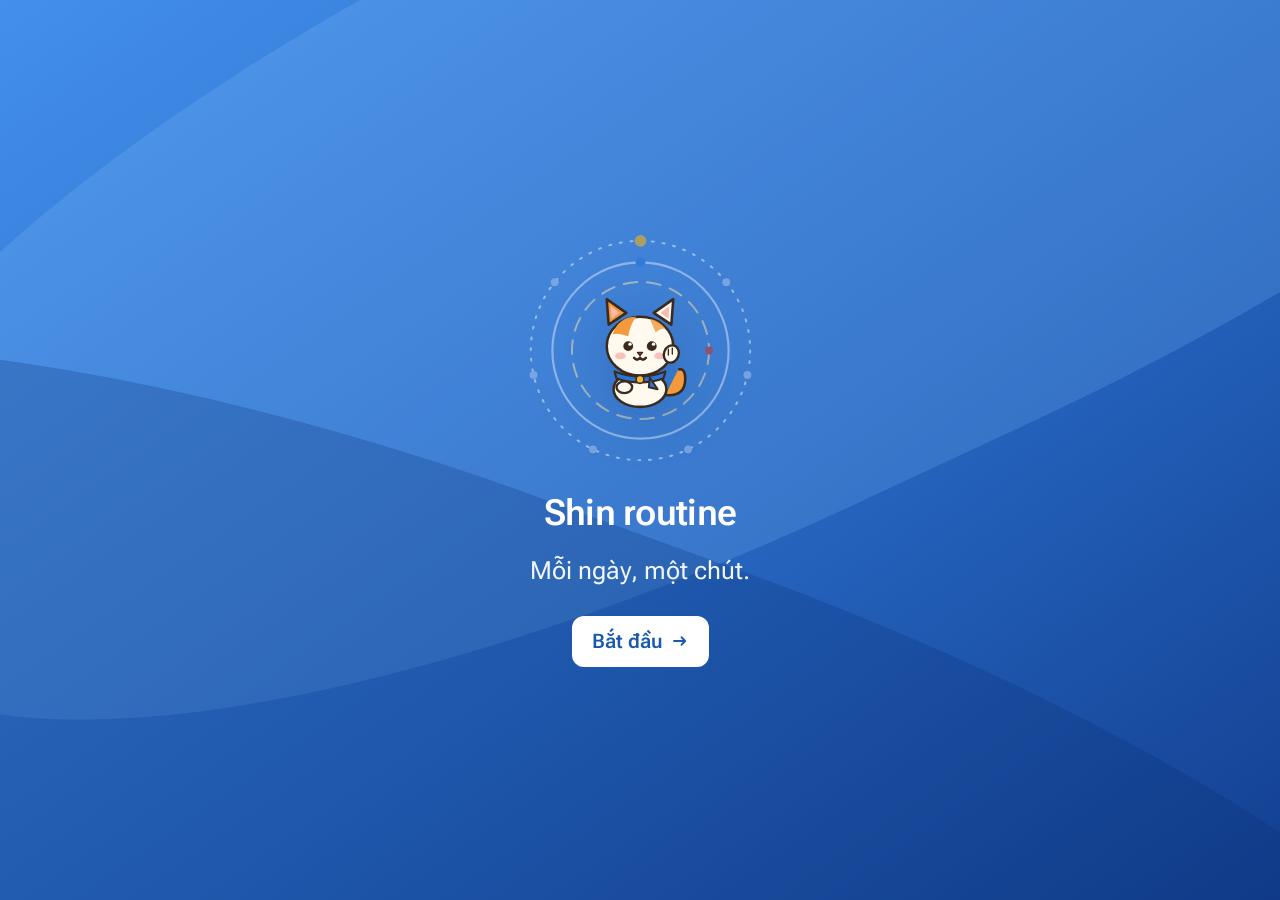
==== index.html @ b43e2373 "M3.3.11" ====
<!doctype html>
<html lang="vi" class="growth-starting">
<head>
<meta charset="utf-8">
<meta name="viewport" content="width=device-width, initial-scale=1, viewport-fit=cover">
<meta name="theme-color" content="#2265C5">
<style>html.growth-starting,html.growth-starting body{background:#2265C5}html.growth-starting #app{visibility:hidden}</style>
<script>setTimeout(function(){document.documentElement.classList.remove("growth-starting");},6000);</script>
<meta name="mobile-web-app-capable" content="yes">
<meta name="apple-mobile-web-app-capable" content="yes">
<meta name="apple-mobile-web-app-title" content="Shin M3">
<title>Shin routine · M3</title>
<meta name="description" content="Rèn luyện thói quen mỗi ngày với Shin. Ghi nhận, nhìn lại và lưu những điều đáng nhớ.">
<link rel="manifest" href="manifest.webmanifest">
<link rel="icon" href="icon-192.png">
<link rel="apple-touch-icon" href="icon-192.png">
<link rel="stylesheet" href="assets.css?v=M3.3.11">
<link rel="stylesheet" href="legacy.css?v=M3.3.11">
<link rel="stylesheet" href="m3.css?v=M3.3.11">
<link rel="stylesheet" href="m3-flows.css?v=M3.3.11">
<link rel="stylesheet" href="m3-cabinet.css?v=M3.3.11">
<link rel="stylesheet" href="m3-final.css?v=M3.3.11">
<link rel="stylesheet" href="release.css?v=M3.3.11">
<link rel="stylesheet" href="mobile-refinement.css?v=M3.3.11">
<link rel="stylesheet" href="routine-flow.css?v=M3.3.11">
<link rel="stylesheet" href="routine-growth.css?v=M3.3.11">
<link rel="stylesheet" href="routine-garden.css?v=M3.3.11">
<link rel="stylesheet" href="routine-card-design.css?v=M3.3.11">
<link rel="stylesheet" href="routine-navigation.css?v=M3.3.11">
<link rel="stylesheet" href="routine-touch.css?v=M3.3.11">
<link rel="stylesheet" href="routine-checkin.css?v=M3.3.11">
<script src="letters.js?v=M3.3.11" defer></script>
<script src="app.js?v=M3.3.11" defer></script>
<script src="m3-ui.js?v=M3.3.11" defer></script>
<script src="m3-flows.js?v=M3.3.11" defer></script>
<script src="m3-cabinet.js?v=M3.3.11" defer></script>
<script src="m3-final.js?v=M3.3.11" defer></script>
<script src="release-compat.js?v=M3.3.11" defer></script>
<script src="routine-flow.js?v=M3.3.11" defer></script>
<script src="routine-growth.js?v=M3.3.11" defer></script>
<script src="routine-templates.js?v=M3.3.11" defer></script>
<script src="routine-garden.js?v=M3.3.11" defer></script>
<script src="routine-card-design.js?v=M3.3.11" defer></script>
<script src="routine-navigation.js?v=M3.3.11" defer></script>
<script src="routine-touch.js?v=M3.3.11" defer></script>
<script src="routine-checkin.js?v=M3.3.11" defer></script>
<script src="boot.js?v=M3.3.11" defer></script>
<script src="typography-approved.js?v=M3.3.11" defer></script>
</head>
<body id="shinTypographyRoot" class="m3-review m3-release">
<div id="app"></div>
<div class="toast" id="toast" role="status" aria-live="polite"></div>
<div id="printArea"></div>
<noscript>Bật JavaScript để mở Shin routine.</noscript>
</body>
</html>
---- assets.css ----
/* Local Roboto Flex · Vietnamese, Latin extended, Latin · fixed optical size 14. */
@font-face {
  font-family: 'Roboto Flex';
  font-style: normal;
  font-weight: 100 1000;
  font-stretch: 100%;
  font-display: swap;
  src: url(assets/fonts/roboto-flex-vietnamese.woff2) format('woff2');
  unicode-range: U+0102-0103, U+0110-0111, U+0128-0129, U+0168-0169, U+01A0-01A1, U+01AF-01B0, U+0300-0301, U+0303-0304, U+0308-0309, U+0323, U+0329, U+1EA0-1EF9, U+20AB;
}
@font-face {
  font-family: 'Roboto Flex';
  font-style: normal;
  font-weight: 100 1000;
  font-stretch: 100%;
  font-display: swap;
  src: url(assets/fonts/roboto-flex-latin-ext.woff2) format('woff2');
  unicode-range: U+0100-02BA, U+02BD-02C5, U+02C7-02CC, U+02CE-02D7, U+02DD-02FF, U+0304, U+0308, U+0329, U+1D00-1DBF, U+1E00-1E9F, U+1EF2-1EFF, U+2020, U+20A0-20AB, U+20AD-20C4, U+2113, U+2C60-2C7F, U+A720-A7FF;
}
@font-face {
  font-family: 'Roboto Flex';
  font-style: normal;
  font-weight: 100 1000;
  font-stretch: 100%;
  font-display: swap;
  src: url(assets/fonts/roboto-flex-latin.woff2) format('woff2');
  unicode-range: U+0000-00FF, U+0131, U+0152-0153, U+02BB-02BC, U+02C6, U+02DA, U+02DC, U+0304, U+0308, U+0329, U+2000-206F, U+20AC, U+2122, U+2191, U+2193, U+2212, U+2215, U+FEFF, U+FFFD;
}
@font-face {
  font-family: 'Material Symbols Rounded';
  font-style: normal;
  font-weight: 400;
  font-display: block;
  src: url(assets/fonts/material-symbols-0.woff2) format('woff2');
}
@font-face {
  font-family: 'Noto Sans JP';
  font-style: normal;
  font-weight: 400 600;
  font-display: swap;
  src: url(assets/fonts/noto-sans-jp-0.woff2) format('woff2');
  unicode-range: U+3001-3002, U+3042, U+3044, U+3046, U+3048, U+304a-304e, U+3051-305c, U+305f-306b, U+306e-3070, U+3072-3073, U+3078-3079, U+307b-307c, U+307e-3082, U+3084, U+3087-308d, U+308f, U+3092-3094, U+3099, U+30e1-30e2, U+4e00, U+4e03, U+4e09-4e0a, U+4e94, U+4eba, U+4f1a, U+4f1d, U+4f53, U+4f55, U+4f7f, U+5143, U+5148, U+516b, U+5206-5207, U+524d, U+529b, U+529f, U+52d5, U+533b, U+5343, U+53cb, U+53e3, U+53e9, U+544a, U+5473, U+554f, U+5584, U+56de, U+5782, U+5831, U+5834, U+5875, U+5931, U+5982, U+5b50, U+5b89, U+5b9f, U+5bdd, U+5c11, U+5c71, U+5e74, U+5ea6, U+5f8c, U+5fb3, U+6025, U+60c5, U+610f, U+6163, U+61b6, U+6210, U+6240, U+624b, U+640d, U+6539, U+6557, U+656c, U+6587, U+65e5, U+65e9, U+6613, U+6628, U+6642, U+6700, U+6709, U+672c, U+6848, U+6a4b, U+6b69, U+6c17, U+6e08, U+6e21, U+6fc1, U+70ba, U+7269, U+751f, U+7523, U+7533, U+767e, U+76ee, U+7740, U+77ed, U+77f3, U+78ba, U+793c, U+7a32, U+7a42, U+7a4d, U+7acb, U+7bc0, U+7d04, U+7d99-7d9a, U+7de0, U+7fd2, U+8005, U+805e, U+80b2, U+8179, U+826f, U+82e6, U+843d, U+85ac, U+884c, U+898b, U+899a, U+8a00, U+8a18, U+8a33, U+8a71, U+8a8d, U+8a9e, U+8cb7, U+8cc7, U+8cea, U+8d77, U+8de1, U+8ee2, U+9053, U+91c8, U+91cc, U+92ad, U+9332, U+9593, U+982d, U+9858, U+9ce5;
}
---- legacy.css ----
/* ===== TOKEN · TQ04: theo phong cách CD49 (giấy ấm, xanh sang, vé tàu) ===== */
:root{
  color-scheme:light;
  --c:#2A74DB; --c-d:#1D5FD1; --c-dd:#163E8C; --c-t:#E5EFFC; --c-t2:#CFE0F8;
  --y:#F2B21B; --y-d:#C98A0B; --y-t:#FFF4D6;
  --seal:#C8372D;
  --ink:#1E2230; --ink-2:#4A4F5E; --muted:#7A7F8C; --rule:#E6E1D6; --card:#fff; --bg:#FBF8F2;
  --tkp:#FFFDF8; --tkb:#D9D2C2; --tkl:#E9E3D4; --stub:#F6F2E8;
  --ok:#22A05E; --ok-t:#E3F5EA; --no:#DE3F35; --no-t:#FCE7E5;
  --fire:#F07F1E; --xp:#D99A0B; --xp-t:#FFF3D1; --ins:#7A55D3; --ins-t:#EFEAFB;
  --l1:#C98B5B; --l2:#9DA9BC; --l3:#E3A916;
  --paper:#FBF4E2; --paper-d:#EADCB8;
  --rainbow:linear-gradient(90deg,#F07F1E,#E0567F,#7A55D3,#22A05E,#2A74DB,#0F9F98);
  --f:"Inter",system-ui,-apple-system,"Segoe UI",Roboto,sans-serif;
  --h:"Be Vietnam Pro",system-ui,sans-serif;
  --jp:"Noto Sans JP","Hiragino Sans","Yu Gothic","Meiryo",sans-serif;
  --ease:cubic-bezier(.32,.72,0,1);
  --sh:0 12px 30px -16px rgba(30,34,48,.35);
}
*,*::before,*::after{box-sizing:border-box}
html{-webkit-text-size-adjust:100%;height:100%;background:var(--bg)}
body{margin:0;min-height:100%;color:var(--ink);font-family:var(--f);font-size:16px;line-height:1.6;font-weight:400;
  background:radial-gradient(900px 520px at -8% -6%, rgba(240,127,30,.12), transparent 60%),radial-gradient(800px 560px at 108% 8%, rgba(122,85,211,.10), transparent 60%),radial-gradient(900px 600px at 50% 112%, rgba(15,159,152,.09), transparent 60%),var(--bg);
  background-attachment:fixed;-webkit-tap-highlight-color:transparent}
b,strong{font-weight:600}
button{font-family:inherit;color:inherit}
:focus-visible{outline:3px solid var(--c);outline-offset:2px;border-radius:10px}
[tabindex="-1"]:focus,[tabindex="-1"]:focus-visible{outline:none}
.jp{font-family:var(--jp);font-weight:500}
.sr{position:absolute;width:1px;height:1px;overflow:hidden;clip:rect(0 0 0 0)}
h1,h2,h3{font-family:var(--h);line-height:1.15;margin:0;letter-spacing:-.02em;font-weight:600}
h1{font-size:28px}h2{font-size:20px}h3{font-size:17px}
p{margin:0 0 10px}
.wrap{max-width:640px;margin:0 auto;padding:0 18px}
main{padding:calc(66px + env(safe-area-inset-top,0px)) 0 calc(104px + env(safe-area-inset-bottom,0px));min-height:100vh}
body.demo main{padding-top:calc(92px + env(safe-area-inset-top,0px))}
.muted{color:var(--muted)}.small{font-size:13.5px}.tiny{font-size:12px}.center{text-align:center}
.enter>*{animation:up .55s var(--ease) both}
.enter>*:nth-child(2){animation-delay:.07s}.enter>*:nth-child(3){animation-delay:.14s}.enter>*:nth-child(4){animation-delay:.21s}.enter>*:nth-child(n+5){animation-delay:.28s}
@keyframes up{from{opacity:0;transform:translateY(12px)}to{opacity:1;transform:none}}

/* ===== Thương hiệu (trái trên) · điểm (phải trên) ===== */
.brand{position:fixed;z-index:50;top:calc(12px + env(safe-area-inset-top,0px));left:12px;display:flex;align-items:center;gap:8px;padding:4px 12px 4px 4px;border-radius:999px;background:rgba(255,255,255,.88);backdrop-filter:blur(12px);-webkit-backdrop-filter:blur(12px);box-shadow:0 8px 22px -14px rgba(30,34,48,.4),0 0 0 1px var(--rule);font-weight:600;font-size:13.5px;border:0;cursor:pointer;color:var(--ink);transition:transform .45s var(--ease),opacity .45s var(--ease)}
.brand i{display:grid;place-items:center;width:30px;height:30px;border-radius:50%;background:var(--rainbow);color:#fff;font-style:normal;font-size:13px;font-family:var(--jp);font-weight:700}
.ptsbar{position:fixed;z-index:50;top:calc(12px + env(safe-area-inset-top,0px));right:12px;display:flex;gap:2px;padding:4px;border-radius:999px;
  background:rgba(255,255,255,.88);backdrop-filter:blur(12px);-webkit-backdrop-filter:blur(12px);
  box-shadow:0 8px 22px -14px rgba(30,34,48,.4),0 0 0 1px var(--rule);transition:transform .45s var(--ease),opacity .45s var(--ease)}
.ptsbar.hide,.brand.hide{transform:translateY(-90px);opacity:0}
.pt{display:inline-flex;align-items:center;gap:3px;border-radius:999px;padding:6px 8px;font-size:13.5px;font-weight:600;border:0;cursor:pointer;white-space:nowrap;background:transparent}
.pt svg{width:16px;height:16px}
.pt.fire{color:#C2560A}.pt.xp{color:#946400}.pt.ins{color:#5A3DB8}
.pt.bump{animation:bump .6s var(--ease)}
@keyframes bump{0%{transform:scale(1)}40%{transform:scale(1.25)}100%{transform:scale(1)}}

/* ===== Thanh điều hướng dưới: 4 nút đều nhau ===== */
.nav{position:fixed;z-index:50;left:50%;bottom:calc(12px + env(safe-area-inset-bottom,0px));transform:translateX(-50%);display:flex;gap:4px;padding:6px;border-radius:24px;
  background:rgba(255,255,255,.92);backdrop-filter:blur(16px) saturate(1.3);-webkit-backdrop-filter:blur(16px) saturate(1.3);
  box-shadow:0 12px 30px -16px rgba(30,34,48,.45),0 0 0 1px var(--rule);transition:transform .45s var(--ease),opacity .45s var(--ease);width:min(380px,calc(100vw - 20px))}
.nav.hide{transform:translate(-50%,110px);opacity:0}
.nav button{position:relative;flex:1;height:54px;border-radius:18px;border:0;background:transparent;display:flex;flex-direction:column;align-items:center;justify-content:center;gap:2px;color:#9297A3;cursor:pointer;padding:0;font-size:11.5px;font-weight:500}
.nav button svg{width:23px;height:23px}
.nav button.on{color:var(--c-d);background:var(--c-t)}
.nav button:active{transform:scale(.95)}
.nav .dot{position:absolute;top:7px;right:calc(50% - 16px);width:8px;height:8px;border-radius:50%;background:var(--fire);box-shadow:0 0 0 2px #fff}
/* ===== Nút ===== */
.btn{position:relative;overflow:hidden;display:inline-flex;align-items:center;justify-content:center;gap:8px;font-weight:600;font-size:16px;line-height:1.25;
  background:var(--c-d);color:#fff;border:0;border-radius:14px;padding:13px 20px;cursor:pointer;text-decoration:none;text-align:center;
  box-shadow:0 4px 0 var(--c-dd),0 8px 18px -12px rgba(29,95,209,.8);transition:transform .18s var(--ease),box-shadow .18s var(--ease)}
.btn:active{transform:translateY(3px);box-shadow:0 1px 0 var(--c-dd)}
.btn:disabled{background:#C5CCDA;box-shadow:0 3px 0 #B0B8C9;cursor:not-allowed;transform:none}
.btn--soft{background:var(--c-t);color:var(--c-d);box-shadow:0 3px 0 var(--c-t2)}
.btn--soft:active{box-shadow:0 1px 0 var(--c-t2)}
.btn--gold{background:var(--y);color:#3B2A00;box-shadow:0 3px 0 var(--y-d),0 8px 18px -12px rgba(201,138,18,.9)}
.btn--gold:active{box-shadow:0 1px 0 var(--y-d)}
.btn--ghost{background:transparent;color:var(--c-d);box-shadow:none;padding:10px 12px}
.btn--wide{width:100%}
.btn--sm{font-size:14px;padding:9px 14px;border-radius:12px}
.btn svg{width:18px;height:18px;flex:none}
.invite::after{content:"";position:absolute;top:0;bottom:0;left:-60%;width:40%;background:linear-gradient(100deg,transparent,rgba(255,255,255,.45),transparent);transform:skewX(-18deg);animation:sheen 5.5s var(--ease) 1.2s infinite}
@keyframes sheen{0%,72%{left:-60%}100%{left:130%}}
.row{display:flex;gap:10px;align-items:center}
.row--wrap{flex-wrap:wrap}
.stack>*+*{margin-top:10px}

/* ===== Thẻ, chip, ô nhập ===== */
.card{background:#fff;border-radius:22px;border:1px solid var(--rule);box-shadow:var(--sh);padding:16px}
.chip{display:inline-flex;align-items:center;gap:5px;border-radius:999px;padding:3px 10px;font-size:12px;font-weight:600;white-space:nowrap}
.chip--ok{background:var(--ok-t);color:#0E7A52}.chip--go{background:var(--c-t);color:var(--c-d)}.chip--y{background:var(--y-t);color:#7A5600}
.chp{display:inline-flex;align-items:center;border:1.5px solid var(--rule);background:#fff;border-radius:14px;padding:8px 12px;font-size:14.5px;cursor:pointer;text-align:left;line-height:1.35;margin:0 6px 8px 0;white-space:normal;box-shadow:0 2px 0 #E6ECF5;transition:background .2s,border-color .2s}
.chp.on{border-color:var(--c);background:var(--c-t);color:var(--c-d);box-shadow:0 2px 0 var(--c-t2)}
.chp:active{transform:translateY(1px)}
.chp--add{border-style:dashed;color:var(--c-d)}
.inp,textarea.inp,select.inp{width:100%;font:inherit;font-size:16px;color:var(--ink);background:#fff;border:1.5px solid var(--rule);border-radius:14px;padding:12px 14px}
textarea.inp{min-height:76px;resize:vertical;line-height:1.45}
.inp:focus{border-color:var(--c);outline:0;box-shadow:0 0 0 3px var(--c-t)}
.lbl{display:block;font-size:13.5px;color:var(--ink-2);margin:0 0 6px;font-weight:600}
.hl{animation:hl 2.4s var(--ease)}
@keyframes hl{0%,60%{box-shadow:0 0 0 3px var(--y)}100%{box-shadow:0 0 0 0 transparent}}
.sec{margin:22px 0 10px;display:flex;align-items:center;gap:8px}
.sec h2{font-size:19px}
.sec .more{margin-left:auto}

/* ===== Biểu tượng tròn ===== */
.hi{--hc:var(--c);--hd:var(--c-d);width:46px;height:46px;flex:none;border-radius:50%;background:var(--hc);display:grid;place-items:center;box-shadow:0 3px 0 var(--hd);position:relative}
.hi svg{width:52%;height:52%}
.hi--lg{width:84px;height:84px;box-shadow:0 4px 0 var(--hd)}
.hi--sm{width:36px;height:36px;box-shadow:0 2px 0 var(--hd)}
.stars{display:inline-flex;gap:1px;vertical-align:middle}

/* ===== Lời nhân vật ===== */
.say{display:flex;gap:10px;align-items:flex-end;margin:10px 0}
.say__av{width:52px;flex:none}
.say__b{background:#fff;border:1px solid var(--rule);border-radius:20px 20px 20px 6px;padding:10px 14px;font-size:15px;line-height:1.45;box-shadow:0 8px 20px -18px rgba(23,32,54,.6)}
.say--senpai .say__b{background:var(--y-t);border-color:#F3DFA9}
.say--virus .say__b{background:#F4F1FB;border-color:#E2DCF3}

/* ===== Màu nhóm (theo màu tuyến CD49) ===== */
.g1{--hc:#2A74DB;--hd:#1D5FD1;--ht:#E5EFFC}.g2{--hc:#22A05E;--hd:#17804A;--ht:#E3F5EA}.g3{--hc:#0F9F98;--hd:#0B7F79;--ht:#DFF4F2}.g4{--hc:#E0567F;--hd:#BE3D65;--ht:#FCE8EF}

/* ===== Hôm nay ===== */
.hello{display:flex;align-items:center;gap:12px;margin:6px 0 2px}
.hello h1{font-size:27px}
.hello .date{color:var(--muted);font-size:13.5px}
.hello .shin{width:58px;margin-left:auto;flex:none}
.week{display:grid;grid-template-columns:repeat(7,1fr);gap:4px;background:#fff;border:1px solid var(--rule);border-radius:20px;padding:10px 8px;margin:10px 0 4px;box-shadow:var(--sh)}
.week div{text-align:center;font-size:11px;color:var(--muted);font-weight:500}
.week b{display:grid;place-items:center;width:34px;height:34px;margin:4px auto 0;border-radius:50%;font-size:14px;font-weight:600;color:var(--ink-2);background:#F4F1EA}
.week .wci b{background:var(--c-t);color:var(--c-d)}
.week .td b{background:var(--ink);color:#fff}
.week .td.wci b{background:var(--c-d)}
.week i{display:block;width:5px;height:5px;border-radius:50%;margin:4px auto 0;background:transparent}
.week .wci i{background:var(--ok)}
.sec{margin:20px 0 8px;display:flex;align-items:center;gap:8px}
.sec h2{font-size:18px}
.sec .more{margin-left:auto}
.carousel{display:flex;gap:12px;overflow-x:auto;-webkit-overflow-scrolling:touch;scroll-snap-type:x mandatory;padding:6px 18px 12px;margin:0 -18px;scrollbar-width:none}
.carousel::-webkit-scrollbar{display:none}
.hc{flex:none;width:min(84%,320px);scroll-snap-align:center;background:var(--tkp);border:1.5px solid var(--tkb);border-radius:20px;box-shadow:var(--sh);overflow:hidden;position:relative;display:flex;flex-direction:column}
.hc::before{content:"";height:6px;background:var(--rainbow);flex:none}
.hc__open{border:0;background:none;padding:14px 16px 8px;text-align:left;font:inherit;color:inherit;cursor:pointer;display:block;width:100%}
.hc__id{display:flex;align-items:center;gap:10px}
.hc__id .hi{width:44px;height:44px}
.hc__id b{display:block;font-size:16.5px;font-weight:600;line-height:1.25}
.hc__khi{display:block;margin-top:10px;font-size:14px;color:var(--ink-2);white-space:nowrap;overflow:hidden;text-overflow:ellipsis}
.hc__khi em{font-style:normal;font-size:11px;letter-spacing:.06em;color:var(--muted);margin-right:6px}
.hc .wdots{margin:10px 0 0}
.evrow{display:flex;gap:6px;overflow-x:auto;-webkit-overflow-scrolling:touch;margin:0;padding:0 16px 10px;scrollbar-width:none}
.evrow::-webkit-scrollbar{display:none}
.evrow .chp{flex:none;margin:0;padding:5px 10px;font-size:12.5px;border-radius:11px;white-space:nowrap}
.cdots{display:flex;justify-content:center;gap:6px;margin:2px 0 0}
.cdots i{width:7px;height:7px;border-radius:50%;background:#DCD6C8;transition:all .3s var(--ease)}
.cdots i.on{width:20px;border-radius:4px;background:var(--c-d)}
.keeprow{display:flex;gap:8px;flex-wrap:wrap}
.keep{display:flex;align-items:center;gap:8px;background:#fff;border:1px solid var(--rule);border-radius:999px;padding:4px 6px 4px 4px;box-shadow:var(--sh)}
.keep .hi{width:30px;height:30px;box-shadow:none}
.keep b{font-size:13.5px;font-weight:500}
.keep .hold,.keep .hold.is svg.hk{width:36px;height:36px;font-size:11px}
.keep .hold svg.hr{display:none}


/* ===== Khối check-in tối ===== */
.ci{display:flex;gap:14px;align-items:center;border-radius:24px;padding:16px;margin:18px 0 6px;background:linear-gradient(135deg,#2A74DB,#1D5FD1 55%,#163E8C);color:#fff;box-shadow:0 4px 0 #12306E,0 16px 30px -18px rgba(29,95,209,.9);border:0;width:100%;text-align:left;cursor:pointer}
.ci .moon{width:46px;height:46px;flex:none;display:grid;place-items:center;background:rgba(255,255,255,.18);border-radius:50%}
.ci .moon svg{width:24px;height:24px}
.ci h3{font-size:18px;color:#fff}.ci p{margin:2px 0 0;font-size:14px;opacity:.9}
.ci .go{margin-left:auto;flex:none;background:var(--y);color:#3B2A00;border-radius:14px;padding:9px 14px;font-weight:600;font-size:14px;box-shadow:0 3px 0 var(--y-d)}
.ci--done{background:var(--ok-t);color:#0E6E4B;box-shadow:none;border:1px solid #A9E2CB}
.ci--done h3{color:#0E6E4B}.ci--done .moon{background:#fff;color:var(--ok)}
.empty{text-align:center;padding:22px 14px}
.banner{background:var(--y-t);border:1px solid #F3DFA9;border-radius:18px;padding:10px 12px;font-size:14px;margin:10px 0;display:flex;gap:10px;align-items:center}

/* ===== Cuống vé (stub) dùng chung ===== */
.stub{position:relative;display:flex;align-items:center;gap:12px;border-top:2px dashed #CFC6B2;background:var(--stub);padding:12px 16px;margin-top:auto}
.stub::before,.stub::after{content:"";position:absolute;top:-12px;width:22px;height:22px;border-radius:50%;background:var(--bg);border:1.5px solid var(--tkb)}
.stub::before{left:-12px}.stub::after{right:-12px}
.stub__n{font-size:24px;font-weight:600;color:var(--c-d);line-height:1}
.stub__n small{font-size:12px;color:var(--muted);font-weight:500}
.stub__k{font-size:11px;color:var(--muted);letter-spacing:.04em;margin-top:2px}
.meter{height:8px;border-radius:999px;background:#EFECE4;overflow:hidden;margin-top:6px}
.meter i{display:block;height:100%;border-radius:999px;background:linear-gradient(90deg,#F07F1E,#E0567F,#7A55D3,#2A74DB)}
.bar{width:64px;height:34px;flex:none;background:repeating-linear-gradient(90deg,#1E2230 0 2px,transparent 2px 4px,#1E2230 4px 5px,transparent 5px 8px,#1E2230 8px 11px,transparent 11px 13px);opacity:.7}
.hold{position:relative;width:60px;height:60px;flex:none;border-radius:50%;border:0;background:var(--y);color:#3B2A00;font-weight:600;font-size:13.5px;cursor:pointer;display:grid;place-items:center;box-shadow:0 4px 0 var(--y-d);touch-action:none;-webkit-user-select:none;user-select:none;-webkit-touch-callout:none;transition:transform .2s var(--ease);margin-left:auto}
.hold svg.hr{position:absolute;inset:-5px;width:70px;height:70px;transform:rotate(-90deg);pointer-events:none}
.hold svg.hr circle{fill:none;stroke:var(--c-d);stroke-width:4;stroke-linecap:round;stroke-dasharray:207;stroke-dashoffset:207;transition:stroke-dashoffset .1s linear}
.hold.holding{transform:scale(.93)}
.hold.holding svg.hr circle{stroke-dashoffset:0;transition:stroke-dashoffset .7s linear}
.hold.is{background:none;box-shadow:none}
.hold.is svg.hk{width:60px;height:60px}

/* ===== Chấm tần suất trong tuần ===== */
.wdots{display:grid;grid-template-columns:repeat(7,1fr);gap:4px}
.wdots span{text-align:center;font-size:10px;color:var(--muted);font-weight:500;line-height:1.2}
.wdots span i{display:block;width:20px;height:20px;margin:0 auto 2px;border-radius:50%;border:1.5px dashed #CFC6B2;background:#fff}
.wdots span i.y{border:0;background:var(--c-d);box-shadow:inset 0 0 0 3px #fff,0 0 0 1.5px var(--c-d)}
.wdots span i.p{border:0;background:linear-gradient(90deg,var(--c-d) 50%,#fff 50%);box-shadow:0 0 0 1.5px var(--c-d)}
.wdots span i.x{border-style:solid;border-color:#E6E1D6}
.wdots span.td{color:var(--ink);font-weight:600}
.wdots span.td i{border-color:var(--c-d);border-style:solid}

/* ===== Bộ thẻ: thẻ nhỏ kiểu vé ===== */
.deck{margin:16px 0 4px}
.deck__h{display:flex;align-items:center;gap:10px;margin:0 0 6px}
.deck__h .hi{width:30px;height:30px;box-shadow:none}
.deck__h h2{font-size:16.5px}
.strip{display:flex;gap:10px;overflow-x:auto;-webkit-overflow-scrolling:touch;scroll-snap-type:x mandatory;padding:6px 18px 12px;margin:0 -18px;scrollbar-width:none}
.strip::-webkit-scrollbar{display:none}
.mc{scroll-snap-align:start;flex:none;width:108px;height:150px;border-radius:14px;border:1.5px solid var(--tkb);cursor:pointer;padding:0;display:flex;flex-direction:column;align-items:center;text-align:center;font:inherit;color:inherit;
  background:var(--tkp);box-shadow:0 8px 18px -14px rgba(30,34,48,.6);position:relative;overflow:hidden;transition:transform .2s var(--ease)}
.mc::before{content:"";display:block;width:100%;height:5px;background:var(--hc);flex:none}
.mc:active{transform:scale(.97)}
.mc .hi{width:50px;height:50px;margin-top:14px}
.mc b{font-size:13px;font-weight:600;line-height:1.25;margin-top:8px;padding:0 6px}
.mc .stars{margin:auto 0 0;padding:6px 0;width:100%;border-top:1.5px dashed #DCD3BF;justify-content:center;background:var(--stub)}
.mc.off{opacity:.78}
.mc.off .hi{filter:saturate(.55)}
.mc .tag{position:absolute;top:10px;right:8px;width:9px;height:9px;border-radius:50%;background:var(--ok);box-shadow:0 0 0 2px #fff}
.mc.lv2{border-color:var(--l2)}.mc.lv3{border-color:var(--l3);box-shadow:0 0 0 2px rgba(227,169,22,.25),0 8px 18px -14px rgba(30,34,48,.6)}

/* ===== Thẻ lớn: mặt trước kiểu vé, mặt sau kiểu bưu thiếp ===== */
.flip{perspective:1600px;width:min(354px,100%);margin:4px auto 0;cursor:pointer}
.flip__in{position:relative;height:476px;transition:transform .7s var(--ease);transform-style:preserve-3d;-webkit-transform-style:preserve-3d}
.flip.flipped .flip__in{transform:rotateY(180deg)}
.tkf,.tkb{position:absolute;inset:0;backface-visibility:hidden;-webkit-backface-visibility:hidden;border-radius:22px;overflow:hidden;display:flex;flex-direction:column}
.tkf{background:var(--tkp);border:1.5px solid var(--tkb);box-shadow:var(--sh)}
.tkf::before{content:"";height:7px;background:var(--rainbow);flex:none}
.tkf.lv2{border-color:var(--l2)}.tkf.lv3{border-color:var(--l3)}
.tk__top{display:flex;align-items:center;gap:8px;padding:10px 14px 8px;border-bottom:1.5px solid var(--tkl)}
.tk__top b{font-size:12px;letter-spacing:.08em;color:var(--c-d);font-weight:600}
.tk__top .jp{font-size:11.5px;color:var(--muted)}
.tk__icons{margin-left:auto;display:flex;gap:6px}
.tk__icons button{width:32px;height:32px;border-radius:50%;border:1.5px solid var(--tkl);background:#fff;display:grid;place-items:center;cursor:pointer;color:var(--ink-2);padding:0}
.tk__icons button svg{width:16px;height:16px}
.tk__icons .run{color:var(--ok);border-color:#BFE3CD;background:var(--ok-t)}
.tk__icons .paused{color:var(--muted);background:#F1EEE7}
.tk__body{padding:12px 16px 10px;display:flex;flex-direction:column;gap:10px;flex:1;min-height:0}
.tk__id{display:flex;align-items:center;gap:12px}
.tk__id .hi{width:52px;height:52px}
.tk__id b{display:block;font-size:18px;font-weight:600;line-height:1.2;letter-spacing:-.01em}
.rank{display:inline-flex;align-items:center;gap:6px;margin-top:3px;font-size:12px;font-weight:500;color:var(--ink-2)}
.rank i{font-style:normal;padding:1px 8px;border-radius:6px;color:#fff;font-size:11px;font-weight:600;background:var(--l1)}
.rank.lv2 i{background:var(--l2)}.rank.lv3 i{background:var(--l3);color:#3B2A00}.rank.lv0 i{background:#B9B3A6}
.route{display:grid;grid-template-columns:minmax(0,1fr) 34px minmax(0,1fr);align-items:center;gap:6px;border:1.5px solid var(--tkl);border-radius:14px;padding:10px 12px;background:#fff}
.route small{display:block;font-size:10.5px;letter-spacing:.08em;color:var(--muted);font-weight:600}
.route b{display:-webkit-box;-webkit-line-clamp:3;-webkit-box-orient:vertical;overflow:hidden;font-size:14px;font-weight:600;line-height:1.35}
.route .to{text-align:right}
.route svg{width:34px;height:14px}
.route--1{grid-template-columns:1fr}
.whoq{font-style:italic;color:var(--c-d);font-size:14.5px;line-height:1.4;border-left:4px solid #E0567F;background:#FDF5F8;border-radius:0 12px 12px 0;padding:6px 10px}
.whoq small{display:block;font-style:normal;font-size:10.5px;letter-spacing:.08em;color:var(--muted);font-weight:600}
.howlink{display:inline-flex;align-items:center;gap:6px;font-weight:600;color:var(--c-d);text-decoration:underline;text-underline-offset:4px;font-size:14.5px;border:0;background:none;padding:2px 0;cursor:pointer;align-self:flex-start}
.howlink svg{width:18px;height:18px}
.tkb{transform:rotateY(180deg);color:#fff;padding:0 0 14px;
  background-color:#1D4FB8;
  background-image:radial-gradient(circle at 50% 100%,transparent 37%,rgba(255,255,255,.07) 38% 41%,transparent 42% 54%,rgba(255,255,255,.07) 55% 58%,transparent 59%),linear-gradient(160deg,#2A74DB,#163E8C);
  background-size:34px 17px,100% 100%;box-shadow:var(--sh)}
.tkb.lv3{box-shadow:0 0 0 2px var(--l3),var(--sh)}
.tkb__top{display:flex;align-items:center;justify-content:space-between;padding:12px 16px 4px;font-size:12px;letter-spacing:.08em;font-weight:600;color:rgba(255,255,255,.8)}
.tkb__art{display:grid;place-items:center;height:132px;margin:2px 0 6px}
.tkb__art svg{height:132px;width:auto;max-width:92%}
.tkb__prov{display:flex;align-items:center;gap:10px;margin:0 14px;background:#FFF6E0;color:var(--ink);border-radius:14px;padding:9px 12px}
.tkb__prov .jp{font-size:17px;line-height:1.3;color:#4A3F25;font-weight:500}
.tkb__prov small{display:block;font-size:11.5px;color:#686E76}
.tkb__prov .vi{font-size:13.5px;color:#52565C}
.tkb__gain{margin:10px 16px 0;font-size:14.5px;line-height:1.45}
.tkb__gain small,.tkb__sp small{display:block;font-size:10.5px;letter-spacing:.08em;color:#FFD772;font-weight:600}
.tkb__sp{display:flex;gap:10px;align-items:flex-start;margin:10px 14px 0;background:rgba(255,255,255,.1);border-radius:14px;padding:8px 10px}
.tkb__sp .av{width:40px;height:40px;flex:none;border-radius:50%;background:#fff;overflow:hidden}
.tkb__sp .av svg{width:46px;height:46px;margin:-1px 0 0 -3px}
.tkb__sp p{margin:0;font-size:13px;line-height:1.45;color:rgba(255,255,255,.92);display:-webkit-box;-webkit-line-clamp:4;-webkit-box-orient:vertical;overflow:hidden}
.tkb .spk{background:#fff;color:var(--c-d);box-shadow:0 2px 0 #E8DDBF}
.master .tkf{box-shadow:0 0 0 3px var(--l3),0 0 0 7px rgba(227,169,22,.22),var(--sh)}
.master .tkf::after{content:"";position:absolute;inset:0;background:linear-gradient(115deg,transparent 30%,rgba(255,255,255,.6) 45%,transparent 60%);transform:translateX(-100%);animation:holo 4s var(--ease) infinite;pointer-events:none}
@keyframes holo{0%,60%{transform:translateX(-100%)}100%{transform:translateX(100%)}}
.fliphint{text-align:center;font-size:12.5px;color:var(--muted);margin:10px 0 0}
.cardact{display:flex;gap:8px;justify-content:center;max-width:354px;margin:12px auto 0}
.cardact .btn{flex:1}

/* ===== Trang Cách làm: nền khác để biết đang ở trang hướng dẫn ===== */
.sheet.howpg{background:#EEF4F1}
.sheet.howpg .sh__h{background:#EEF4F1}
.howhero{display:flex;align-items:center;gap:12px;border-radius:22px;padding:14px;color:#fff;background:linear-gradient(135deg,var(--hc),var(--hd));margin:0 0 12px;position:relative;overflow:hidden}
.howhero::after{content:"";position:absolute;right:-50px;top:-50px;width:160px;height:160px;border-radius:50%;background:rgba(255,255,255,.14)}
.howhero .hi{background:#fff;box-shadow:none}
.howhero small{display:block;font-size:12px;opacity:.9;letter-spacing:.06em}
.howhero b{font-size:19px;font-weight:600}
.hsec{background:#fff;border-radius:20px;padding:12px 14px;margin:0 0 12px;box-shadow:0 8px 20px -18px rgba(30,34,48,.6)}
.hsec__h{display:flex;align-items:center;gap:8px;margin:0 0 8px;font-weight:600;font-size:15px}
.hsec__h i{font-style:normal;display:grid;place-items:center;width:26px;height:26px;border-radius:8px;background:var(--c-t);color:var(--c-d);font-size:13px;font-weight:700}
.hsec .ill{box-shadow:none;border:0;padding:0;margin:0}
.hsec .steps li{background:#FAF8F3;border-color:#EFEAE0}

/* ===== Công thức 3 ô (kiểu điền từng ô) ===== */
.sentence{font-family:var(--h);font-size:22px;line-height:1.45;font-weight:600;margin:6px 0 14px;color:#9AA4B8}
.sentence u{text-decoration:none;color:var(--ink);border-bottom:3px solid #E0E6F0;padding-bottom:1px}
.sentence u.cur{border-bottom-color:var(--y);color:var(--c-d)}
.sentence u.fill{border-bottom-color:var(--c)}
.qlab{font-size:14px;font-weight:600;color:var(--ink-2);margin:0 0 8px}

/* ===== Lớp phủ ===== */
.ov{position:fixed;inset:0;z-index:80;background:rgba(18,26,48,.45);backdrop-filter:blur(2px);-webkit-backdrop-filter:blur(2px);display:flex;align-items:flex-end;justify-content:center;animation:fade .3s var(--ease)}
@keyframes fade{from{opacity:0}to{opacity:1}}
.sheet{background:var(--bg);width:100%;max-width:760px;height:100%;overflow:auto;-webkit-overflow-scrolling:touch;padding:calc(12px + env(safe-area-inset-top,0px)) 18px calc(24px + env(safe-area-inset-bottom,0px));animation:sheetIn .5s var(--ease);position:relative}
@keyframes sheetIn{from{transform:translateY(40px);opacity:.4}to{transform:none;opacity:1}}
@media (min-width:760px){.ov{align-items:center;padding:24px}.sheet{height:auto;max-height:calc(100vh - 48px);border-radius:28px;padding:20px 26px 26px}}
.sheet--mini{height:auto;max-height:88%;border-radius:28px 28px 0 0}
@media (min-width:760px){.sheet--mini{max-width:520px;border-radius:28px}}
.sh__h{display:flex;align-items:center;gap:8px;position:sticky;top:calc(-12px - env(safe-area-inset-top,0px));z-index:3;background:var(--bg);padding:6px 0 10px;margin:0 0 4px}
.x,.back{width:40px;height:40px;border-radius:50%;border:0;background:#E7ECF4;cursor:pointer;display:grid;place-items:center;flex:none;color:var(--ink)}
.x{margin-left:auto}.x svg,.back svg{width:18px;height:18px}
.prog{display:flex;gap:5px;flex:1;max-width:220px}
.prog i{flex:1;height:6px;border-radius:9px;background:#DCE3EE}
.prog i.on{background:var(--y)}.prog i.done{background:var(--c)}
.sbar{position:sticky;bottom:calc(-24px - env(safe-area-inset-bottom,0px));display:flex;justify-content:space-between;align-items:center;gap:12px;margin-top:16px;padding:10px 10px 10px 16px;background:#fff;border:1px solid var(--rule);border-radius:20px;box-shadow:0 -10px 24px -20px rgba(23,32,54,.5);z-index:2}
.sbar .st{font-size:13.5px;color:var(--muted);border:0;background:none;padding:6px 0;cursor:pointer;text-align:left;flex:1;font-weight:600}
.sbar .st.miss{color:#B5402F;text-decoration:underline dotted 2px;text-underline-offset:4px}
.sbar .st.okk{color:#0E7A52}
.sbar .btn{flex:none;min-width:130px}
.lc{animation:slidein .5s var(--ease)}
@keyframes slidein{from{opacity:0;transform:translateX(24px)}to{opacity:1;transform:none}}
.ey{font-size:13px;font-weight:600;color:var(--c-d);margin:4px 0 4px}
.lc h2{font-size:22px;margin-bottom:10px}

/* ===== Cách làm chi tiết ===== */
.jpbox{display:flex;gap:10px;align-items:center;background:#fff;border:1px solid var(--rule);border-radius:18px;padding:10px 12px;margin:10px 0}
.jpbox .jp{font-size:19px;color:var(--c-d);line-height:1.3}
.jpbox small{display:block;color:var(--muted);font-size:12.5px}
.jpbox .vi{font-size:14px;color:var(--ink-2)}
.spk{width:42px;height:42px;border-radius:50%;border:0;background:var(--c-t);color:var(--c-d);display:grid;place-items:center;cursor:pointer;flex:none;margin-left:auto;box-shadow:0 2px 0 var(--c-t2)}
.spk svg{width:20px;height:20px}
.steps{margin:8px 0;padding:0;list-style:none;counter-reset:s}
.steps li{position:relative;padding:9px 12px 9px 46px;background:#fff;border:1px solid var(--rule);border-radius:16px;margin:0 0 7px;font-size:14.5px;line-height:1.4}
.steps li::before{counter-increment:s;content:counter(s);position:absolute;left:11px;top:9px;width:25px;height:25px;border-radius:50%;background:var(--c);color:#fff;font-weight:700;font-size:13.5px;display:grid;place-items:center;box-shadow:0 2px 0 var(--c-d)}
.steps li b{display:block;font-size:15px}
.ill{background:#fff;border:1px solid var(--rule);border-radius:20px;padding:10px;margin:8px 0;box-shadow:var(--sh)}
.ill svg{display:block;width:100%;max-width:460px;margin:0 auto;height:auto}
.ill figcaption{font-size:12.5px;color:var(--muted);text-align:center;margin-top:4px}
.dd{display:grid;grid-template-columns:1fr 1fr;gap:6px;margin:10px 0}
.dd p{margin:0;border-radius:14px;padding:8px 10px;font-size:14px;line-height:1.35}
.dd .yes{background:var(--ok-t);color:#0B5E40}.dd .no{background:var(--no-t);color:#8E2F22}
.dd .hd{font-size:12.5px;font-weight:700;padding:0 4px;background:none}
details.oops{background:var(--y-t);border:1px solid #F3DFA9;border-radius:18px;padding:10px 14px;margin:10px 0}
details.oops summary{font-weight:600;color:#7A5600;cursor:pointer;font-size:14.5px}
details.oops ul{margin:8px 0 2px;padding-left:18px}details.oops li{font-size:14.5px;margin-bottom:4px}
.q{background:#fff;border:1px solid var(--rule);border-radius:22px;padding:14px;margin:10px 0;box-shadow:var(--sh)}
.q p.sc{font-size:15.5px;font-weight:600}
.opt{display:grid;grid-template-columns:30px 1fr;gap:10px;align-items:start;width:100%;text-align:left;background:#fff;border:1.5px solid var(--rule);border-radius:18px;padding:11px 12px;margin:8px 0;font:inherit;font-size:15px;line-height:1.4;cursor:pointer;box-shadow:0 3px 0 #E6ECF5}
.opt i{font-style:normal;width:28px;height:28px;border-radius:50%;background:var(--c-t);color:var(--c-d);font-weight:700;display:grid;place-items:center;font-size:14px}
.opt.good{border-color:#8ED9BC;background:var(--ok-t)}.opt.good i{background:var(--ok);color:#fff}
.opt.bad{border-color:#F3B2A7;background:var(--no-t)}.opt.bad i{background:var(--no);color:#fff}
.opt:disabled{cursor:default;color:inherit}
.out{border-radius:18px;padding:11px 14px;margin:8px 0;font-size:14.5px}
.out--good{background:var(--ok-t);border:1px solid #A9E2CB;color:#0B5E40}.out--bad{background:var(--no-t);border:1px solid #F6C3B9;color:#8E2F22}
.out b{display:block}
.quote{border-left:4px solid var(--y);padding:4px 0 4px 12px;margin:10px 0;font-size:15px;color:var(--ink-2);font-style:italic}
.quote small{display:block;color:var(--muted);font-size:12.5px;font-style:normal;margin-top:2px}
.note{font-size:12.5px;color:var(--muted)}

/* ===== Check-in ===== */
.big3{display:grid;gap:8px;margin:10px 0}
.big3 button{display:flex;align-items:center;gap:12px;border:2px solid var(--rule);background:#fff;border-radius:18px;padding:11px 14px;font:inherit;font-size:16px;font-weight:600;cursor:pointer;text-align:left;box-shadow:0 3px 0 #E6ECF5}
.big3 button svg{width:34px;height:34px;flex:none}
.big3 button.on.y{border-color:var(--ok);background:var(--ok-t)}
.big3 button.on.p{border-color:var(--y);background:var(--y-t)}
.big3 button.on.n{border-color:var(--no);background:var(--no-t)}
.big3 button.on.nx{border-color:var(--c-t2);background:var(--c-t)}
.big3 small{display:block;font-weight:400;font-size:12.5px;color:var(--muted)}
.mini-h{display:flex;gap:10px;align-items:center;background:#fff;border:1px solid var(--rule);border-radius:18px;padding:10px 12px;margin:6px 0}
.mini-h b{display:block;font-size:15.5px;line-height:1.25}
.sum{text-align:center}
.sum .big{font-family:var(--h);font-weight:800;font-size:44px;color:var(--fire);line-height:1}
.prov{background:var(--paper);border:1px solid var(--paper-d);border-radius:20px;padding:12px 14px;margin:12px 0;text-align:left;display:flex;gap:10px;align-items:center}
.prov .jp{font-size:20px;color:#4A3F25;line-height:1.35}
.prov small{display:block;color:#686E76}
.prov .vi{font-size:14.5px;color:#52565C;margin-top:2px}

/* ===== Tiến bộ, Thẻ tuần ===== */
.rc{background:var(--paper);border:1px solid var(--paper-d);border-radius:22px;padding:14px;margin-top:14px}
.rc__h{display:flex;align-items:center;gap:8px;margin-bottom:8px}
.rc__h h3{font-size:16px;color:#1A1A1A}
.rc table{width:100%;border-collapse:separate;border-spacing:3px 4px;table-layout:fixed}
.rc th{font-size:11.5px;color:#686E76;font-weight:600}
.rc th.hn{text-align:left;width:30%}
.rc td{padding:0}
.rc td.hn{font-size:12.5px;font-weight:600;color:#4A3F25;overflow:hidden;text-overflow:ellipsis;white-space:nowrap}
.cell{aspect-ratio:1;border-radius:50%;border:1.5px dashed #D9CBA7;display:grid;place-items:center;background:rgba(255,255,255,.55)}
.cell svg{width:100%;height:100%}
.cell.today{border-color:var(--c);border-style:solid}
.plist{background:#fff;border:1px solid var(--rule);border-radius:22px;box-shadow:var(--sh);overflow:hidden}
.prow{display:flex;gap:12px;align-items:center;padding:12px 14px;border-top:1px solid var(--rule);width:100%;border-left:0;border-right:0;border-bottom:0;background:none;font:inherit;color:inherit;text-align:left;cursor:pointer}
.prow:first-child{border-top:0}
.prow .hi{width:38px;height:38px}
.prow .tt{flex:1;min-width:0}
.prow .tt b{display:block;font-size:15px;font-weight:600}
.prow .b{height:6px;background:#EEF2F8;border-radius:6px;overflow:hidden;margin-top:6px}
.prow .b i{display:block;height:100%;background:var(--c);border-radius:6px}
.prow .ready{background:var(--y);color:#3B2A00;border-radius:999px;padding:3px 10px;font-size:12px;font-weight:600}
.wk{background:var(--paper);border:1px solid var(--paper-d);border-radius:24px;padding:16px}
.wk__h{display:flex;gap:10px;align-items:center;border-bottom:2px dashed var(--paper-d);padding-bottom:10px;margin-bottom:10px}
.wk__h h2{font-size:19px;color:#1A1A1A}
.wk__h small{display:block;color:#686E76;font-size:13px}
.wk__hb{margin:10px 0;padding:10px;background:rgba(255,255,255,.65);border-radius:16px}
.wk__hb h3{font-size:15px;color:#1A1A1A;margin-bottom:6px;display:flex;align-items:center;gap:8px}
.wk .days{display:grid;grid-template-columns:repeat(7,1fr);gap:4px}
.wk .days div{text-align:center;font-size:11px;color:#686E76;font-weight:600}
.scale{display:flex;gap:4px;margin-top:8px}
.scale button{flex:1;border:1.5px solid #E2D6B6;background:#fff;border-radius:10px;padding:6px 2px;font:inherit;font-size:11.5px;font-weight:600;color:#52565C;cursor:pointer;line-height:1.2}
.scale button.on{background:var(--c);border-color:var(--c);color:#fff}
.verif{display:grid;grid-template-columns:1fr 1fr;gap:8px;margin-top:10px}
.verif>div{background:rgba(255,255,255,.65);border-radius:16px;padding:10px;text-align:center;font-size:13px;color:#52565C;min-height:110px;display:flex;flex-direction:column;align-items:center;justify-content:center;gap:4px}
.verif svg{width:58px;height:58px}
.wk7{display:flex;gap:6px;align-items:flex-end;height:84px;margin:8px 0 4px;padding:0 4px}
.wk7 div{flex:1;text-align:center;font-size:11px;color:var(--muted);font-weight:600}
.wk7 i{display:block;margin:0 auto 4px;width:70%;border-radius:8px 8px 4px 4px;background:var(--c-t2)}
.wk7 i.on{background:var(--c)}

/* ===== Sổ tay ===== */
.tabs{display:flex;gap:6px;background:#E8EDF5;border-radius:14px;padding:4px;margin:10px 0 4px}
.tabs button{flex:1;border:0;background:transparent;border-radius:11px;padding:8px 6px;font-weight:600;font-size:14px;color:var(--ink-2);cursor:pointer}
.tabs button.on{background:#fff;color:var(--c-d);box-shadow:0 2px 6px -3px rgba(23,32,54,.35)}
.kpi{display:grid;grid-template-columns:repeat(3,1fr);gap:8px;margin:10px 0}
.kpi div{background:#fff;border:1px solid var(--rule);border-radius:18px;padding:10px 6px;text-align:center;box-shadow:var(--sh)}
.kpi b{display:block;font-family:var(--h);font-size:24px;font-weight:800;line-height:1.1}
.kpi span{font-size:12px;color:var(--muted)}
.kpi .k-f b{color:var(--fire)}.kpi .k-x b{color:var(--xp)}.kpi .k-i b{color:var(--ins)}.kpi .k-s b{color:var(--seal)}.kpi .k-o b{color:var(--ok)}.kpi .k-c b{color:var(--c)}
.setl{background:#fff;border:1px solid var(--rule);border-radius:22px;overflow:hidden;box-shadow:var(--sh);margin:10px 0}
.setr{border-top:1px solid var(--rule)}.setr:first-child{border-top:0}
.setr__h{box-sizing:border-box;display:flex;gap:12px;align-items:center;width:100%;border:0;background:none;padding:12px 14px;font:inherit;color:inherit;cursor:pointer;text-align:left}
.setr__h .hi{width:34px;height:34px;box-shadow:0 2px 0 var(--hd)}
.setr__h .hi svg{width:55%;height:55%}
.setr__h b{flex:1;font-size:15px;font-weight:600}
.setr__h span{font-size:13px;color:var(--muted);max-width:44%;overflow:hidden;text-overflow:ellipsis;white-space:nowrap}
.setr__b{padding:0 14px 14px 60px;font-size:14px;color:var(--ink-2)}
.setr__b p{margin:0 0 8px}
.tog{position:relative;width:52px;height:30px;border-radius:30px;background:#C9D0DE;border:0;cursor:pointer;flex:none;transition:background .2s}
.tog::after{content:"";position:absolute;top:3px;left:3px;width:24px;height:24px;border-radius:50%;background:#fff;transition:left .25s var(--ease);box-shadow:0 1px 3px rgba(0,0,0,.2)}
.tog.on{background:var(--ok)}.tog.on::after{left:25px}
.cast{display:grid;grid-template-columns:repeat(3,1fr);gap:8px}
.cast button{border:1px solid var(--rule);background:#fff;border-radius:16px;padding:8px 4px;cursor:pointer;font:inherit;font-size:12px;line-height:1.3;color:var(--ink-2)}
.cast button svg{width:70px;height:70px;display:block;margin:0 auto 2px}
.cast b{display:block;font-size:13.5px;color:var(--ink);font-weight:600}
.refl{background:#fff;border:1px solid var(--rule);border-radius:16px;padding:10px 12px;margin:6px 0;font-size:14.5px}
.refl small{display:block;color:var(--muted);font-size:12px}
.ver{font-size:12px;color:var(--muted);text-align:center;margin:18px 0 0}
.tcode{font-family:var(--h);font-size:48px;font-weight:800;letter-spacing:.12em;text-align:center;color:var(--c-d);margin:8px 0}

/* ===== Toast, con dấu, demo ===== */
.toast{position:fixed;left:50%;bottom:calc(92px + env(safe-area-inset-bottom,0px));transform:translate(-50%,20px);z-index:95;opacity:0;pointer-events:none;
  width:max-content;max-width:calc(100vw - 28px);background:var(--ink);color:#fff;border-radius:999px;padding:10px 16px;font-size:14.5px;box-shadow:0 14px 30px -14px rgba(0,0,0,.5);transition:opacity .45s var(--ease),transform .45s var(--ease)}
.toast.show{opacity:1;transform:translate(-50%,0);pointer-events:auto}
.toast .pt{cursor:default;padding:2px 8px;margin-left:4px}
.toast .pt.xp{background:var(--xp-t)}.toast .pt.ins{background:var(--ins-t)}
.stampov{position:fixed;inset:0;z-index:92;display:grid;place-items:center;pointer-events:none}
.stampov div{width:170px;animation:stampBig 1.2s var(--ease) forwards}
@keyframes stampBig{0%{transform:scale(2.3) rotate(-14deg);opacity:0}35%{transform:scale(1) rotate(-8deg);opacity:1}75%{transform:scale(1) rotate(-8deg);opacity:1}100%{transform:scale(.9) rotate(-8deg);opacity:0}}
.pop{animation:pop .5s var(--ease)}
@keyframes pop{0%{transform:scale(.4) rotate(-20deg);opacity:0}60%{transform:scale(1.12) rotate(-8deg);opacity:1}100%{transform:scale(1) rotate(-8deg)}}
.deal{animation:deal .8s var(--ease)}
@keyframes deal{0%{transform:translateY(60px) rotate(-8deg) scale(.8);opacity:0}100%{transform:none;opacity:1}}
.demobar{white-space:nowrap;position:fixed;z-index:70;left:50%;transform:translateX(-50%);top:calc(60px + env(safe-area-inset-top,0px));background:var(--y);color:#3B2A00;border-radius:999px;padding:4px 6px 4px 12px;font-size:12.5px;font-weight:600;display:flex;gap:10px;align-items:center;box-shadow:0 3px 0 var(--y-d)}
.demobar button{border:0;background:#fff;border-radius:999px;padding:2px 10px;font-weight:600;font-size:12px;cursor:pointer}
.blink{animation:blink 5s infinite;transform-origin:center;transform-box:fill-box}
@keyframes blink{0%,94%,100%{transform:scaleY(1)}96%{transform:scaleY(.1)}}
.bob{animation:bob 3.6s ease-in-out infinite}
@keyframes bob{0%,100%{transform:translateY(0)}50%{transform:translateY(-3px)}}
.wave{transform-origin:30% 90%;transform-box:fill-box;animation:wave 1.6s ease-in-out infinite}
@keyframes wave{0%,100%{transform:rotate(0)}50%{transform:rotate(-18deg)}}
.tail{transform-origin:10% 90%;transform-box:fill-box;animation:tail 2.4s ease-in-out infinite}
@keyframes tail{0%,100%{transform:rotate(0)}50%{transform:rotate(12deg)}}
@media (prefers-reduced-motion:reduce){*,*::before,*::after{animation-duration:.01ms!important;animation-iteration-count:1!important;transition-duration:.01ms!important}}

#printArea{display:none}
@media print{
  @page{size:A4;margin:14mm 14mm 16mm}
  body{background:#fff}
  body>*:not(#printArea){display:none!important}
  #printArea{display:block;font-size:11pt;color:#111}
  #printArea h1{font-size:18pt;margin:0 0 4pt}
  #printArea h2{font-size:13pt;margin:14pt 0 6pt;border-bottom:1px solid #999;padding-bottom:2pt}
  #printArea table{width:100%;border-collapse:collapse;margin:4pt 0}
  #printArea th,#printArea td{border:1px solid #bbb;padding:3pt 5pt;font-size:9.5pt;vertical-align:top;text-align:left}
  #printArea .pr-h{display:flex;justify-content:space-between;border-bottom:2px solid #2A74DB;padding-bottom:6pt;margin-bottom:8pt}
  #printArea .stats{margin-top:16pt;font-size:8.5pt;color:#777;border-top:1px dashed #bbb;padding-top:6pt}
  #printArea .habit{page-break-inside:avoid}
}

/* =====================================================================
   TQ05 · Trang chủ tối giản: chỉ thẻ là nổi bật
   ===================================================================== */
.ptsbar{background:transparent;box-shadow:none;backdrop-filter:none;-webkit-backdrop-filter:none;padding:0}
.pt{font-size:13px;padding:6px 6px;font-weight:500}
.pt svg{width:15px;height:15px}
.nav{background:transparent;box-shadow:none;backdrop-filter:none;-webkit-backdrop-filter:none;width:min(300px,calc(100vw - 40px));padding:0;gap:0}
.nav button{height:58px;background:transparent!important;color:#A9AEB8;font-size:11px;gap:3px}
.nav button svg{width:27px;height:27px}
.nav button span{display:none}
.nav button.on{color:var(--c-d)}
.nav button.on span{display:block}
body::after{content:"";position:fixed;left:0;right:0;bottom:0;height:calc(84px + env(safe-area-inset-bottom,0px));background:linear-gradient(rgba(251,248,242,0),var(--bg) 70%);pointer-events:none;z-index:40}
html,body{overflow-x:hidden}
main{padding-bottom:calc(96px + env(safe-area-inset-bottom,0px))}
.home{padding-top:0}
.greet{font-size:13.5px;color:var(--muted);margin:2px 0 6px}
.wkr{display:grid;grid-template-columns:repeat(7,1fr);gap:2px;margin:0 -4px 2px}
.wkr>*{border:0;background:none;padding:2px 0;display:flex;flex-direction:column;align-items:center;gap:4px;font:inherit;color:var(--muted);cursor:pointer}
.wkr div{cursor:default}
.wkr span{font-size:12px;font-weight:500}
.wkr .td span{color:var(--c-d);font-weight:700}
.wkr i{display:grid;place-items:center;width:28px;height:28px;border-radius:50%;font-style:normal}
.wkr i svg{width:15px;height:15px}
.wkr i.ok{background:var(--c-t);color:var(--c-d)}
.wkr i.pl{border:1.5px dashed #CFC6B2;color:#A39B88}
.wkr i.fu{border:1.5px solid transparent}
.wkr .sel i{box-shadow:0 0 0 2px var(--c-d)}
.bfnote{text-align:center;font-size:13px;color:var(--ink-2);margin:4px 0 0}
.bfnote button{border:0;background:none;color:var(--c-d);font:inherit;font-weight:600;text-decoration:underline;text-underline-offset:3px;cursor:pointer;padding:0}

/* ---- Sân khấu thẻ: lướt vòng 5 khung ---- */
.stage{position:relative;height:clamp(424px,calc(100vh - 270px),486px);height:clamp(424px,calc(100dvh - 270px),486px);margin:8px 0 0;touch-action:pan-y;outline:none}
.stage:focus-visible{box-shadow:0 0 0 3px var(--c-t2);border-radius:26px}
.track{position:relative;height:100%;transition:transform .32s var(--ease)}
.slide{position:absolute;top:4px;left:7%;width:86%;height:calc(100% - 8px);transition:opacity .3s,transform .32s var(--ease)}
.slide.prev{transform:translateX(-102%) scale(.93);opacity:.5}
.slide.next{transform:translateX(102%) scale(.93);opacity:.5}
.slide .flip{width:100%;margin:0;height:100%}
.slide .flip__in{height:100%}
.sdots{display:flex;justify-content:center;gap:5px;margin:10px 0 0}
.sdots i{width:12px;height:4px;border-radius:3px;background:#E3DDD0;transition:all .3s var(--ease)}
.sdots i.f{background:#C9C1AF}
.sdots i.on{width:24px;background:var(--c-d)}
.ciline{display:flex;align-items:center;justify-content:center;gap:6px;margin:12px auto 0;border:0;background:none;font:inherit;font-size:14.5px;font-weight:500;color:var(--c-d);cursor:pointer;padding:6px 10px}
.ciline svg{width:17px;height:17px}
.ciline.done{color:var(--ok)}

/* ---- Thẻ chứng nhận (mặt trước) ---- */
.flip__in{height:486px}
.sheet .flip__in{height:min(486px,calc(100vh - 120px))}
.ct{--frame:#B8C6DE;position:absolute;inset:0;backface-visibility:hidden;-webkit-backface-visibility:hidden;border-radius:22px;overflow:hidden;display:flex;flex-direction:column;padding:16px 18px 0;
  background-color:#FFFDF7;background-image:radial-gradient(rgba(140,110,60,.055) 1px,transparent 1.3px);background-size:5px 5px;border:1px solid #DCCFB3;
  box-shadow:inset 0 0 0 7px #FFFDF7,inset 0 0 0 8.5px var(--frame),0 18px 36px -22px rgba(30,34,48,.55),0 2px 6px -3px rgba(30,34,48,.18)}
.ct.lv1{--frame:#C98B5B}.ct.lv2{--frame:#9DA9BC}.ct.lv3{--frame:#E3A916}
.ct__top{display:flex;align-items:center;gap:6px;min-height:30px}
.ct__k{font-size:10.5px;letter-spacing:.12em;color:var(--c-d);font-weight:600}
.ct__k .jp{font-size:11px;letter-spacing:.02em}
.ct__ic{margin-left:auto;display:flex;gap:6px}
.ct__ic button{width:30px;height:30px;border-radius:50%;border:1px solid #E3D9C3;background:#fff;display:grid;place-items:center;cursor:pointer;color:var(--ink-2);padding:0}
.ct__ic button svg{width:15px;height:15px}
.ct__ic .run{color:var(--ok);border-color:#BFE3CD;background:var(--ok-t)}
.ct__ic .paused{color:#8A8F9A;background:#F1EEE7}
.ct__mid{display:flex;flex-direction:column;align-items:center;margin-top:8px}
.emb{display:grid;place-items:center;width:82px;height:82px;border-radius:50%;background:var(--hc);flex:none;
  box-shadow:inset 0 3px 0 rgba(255,255,255,.35),inset 0 -5px 0 rgba(0,0,0,.14),0 0 0 5px #FFFDF7,0 0 0 6.5px var(--hc),0 12px 22px -12px rgba(30,34,48,.6)}
.emb svg{width:50%;height:50%}
.ct__t{font-size:19px;font-weight:600;letter-spacing:-.01em;margin:14px 0 6px;text-align:center;line-height:1.25}
.foil{display:inline-flex;align-items:center;gap:6px;padding:3px 12px;border-radius:999px;font-size:11.5px;font-weight:600;letter-spacing:.04em;color:#5A5F6B;background:#EFECE4;box-shadow:inset 0 1px 0 rgba(255,255,255,.7)}
.foil.lv1{color:#4A2E16;background:linear-gradient(120deg,#F3D3B3,#C98B5B 45%,#F6DCC2 70%,#B9773F)}
.foil.lv2{color:#2E3542;background:linear-gradient(120deg,#F7F9FC,#AEB8C8 45%,#EEF2F7 70%,#9AA6B8)}
.foil.lv3{color:#4A3300;background:linear-gradient(120deg,#FFF1BF,#D9A21A 45%,#FFE9A8 70%,#C08A0E)}
.ct__f{margin:14px 0 10px;border-top:1px solid #EAE1CC;border-bottom:1px solid #EAE1CC}
.ct__f div{display:flex;gap:10px;align-items:baseline;padding:7px 0}
.ct__f div+div{border-top:1px dashed #EAE1CC}
.ct__f small{flex:none;width:60px;font-size:10px;letter-spacing:.1em;color:var(--muted);font-weight:600}
.ct__f span{font-size:14px;font-weight:500;line-height:1.38;display:-webkit-box;-webkit-line-clamp:2;-webkit-box-orient:vertical;overflow:hidden}
.d7{display:grid;grid-template-columns:repeat(7,1fr);gap:4px;justify-items:center}
.d7 span{display:grid;place-items:center;width:34px;height:34px;border-radius:50%;font-size:11px;font-weight:600;color:#A39B88;border:1.5px dashed #D9CFB8;background:#fff}
.d7 span.y{border:0;background:var(--c-d);color:#fff;box-shadow:0 2px 0 var(--c-dd)}
.d7 span.p{border:0;color:#fff;background:linear-gradient(90deg,var(--c-d) 50%,#9DBDF0 50%)}
.d7 span.n{border-style:solid;border-color:#F0C5BE;color:#D58A7E;background:#FFF7F5}
.d7 span.x{border-style:solid;border-color:#E6E1D6;color:#B9B3A6}
.d7 span.td{border-style:solid;border-color:var(--c-d);color:var(--c-d)}
.d7 span.td.y{color:#fff}
.d7 span.sel{box-shadow:0 0 0 2px var(--y)}
.d7 span.fu{opacity:.45}
.ct__stub{position:relative;margin:auto -18px 0;padding:14px 18px 16px;border-top:2px dashed #D9CFB8;display:flex;align-items:center;gap:12px;background:rgba(246,242,232,.7)}
.ct__stub::before,.ct__stub::after{content:"";position:absolute;top:-12px;width:22px;height:22px;border-radius:50%;background:var(--bg);border:1px solid #DCCFB3}
.ct__stub::before{left:-12px}.ct__stub::after{right:-12px}
.ct__own{flex:1;min-width:0}
.ct__own small{display:block;font-size:10px;letter-spacing:.1em;color:var(--muted);font-weight:600}
.ct__own small+b{display:block}
.ct__own b{font-size:15px;font-weight:600;line-height:1.3;font-family:var(--f)}
.ct__own b+small{letter-spacing:0;font-weight:500;font-size:11.5px;margin-top:1px}
.meter{height:6px}
.meter i{background:linear-gradient(90deg,#8DB6F2,#1D5FD1)!important}
.ct .hold{width:58px;height:58px;margin-left:0}
.ct .hold.is svg.hk{width:58px;height:58px}
.ct.paused .emb{filter:grayscale(.9);opacity:.7}
.ct.paused .ct__mid::after{content:"TẠM DỪNG";position:absolute;margin-top:30px;transform:rotate(-12deg);border:2px solid #9AA0AC;color:#7A808C;padding:2px 10px;border-radius:6px;font-size:12px;font-weight:700;letter-spacing:.12em;background:rgba(255,253,247,.8)}
.ct.paused .d7{opacity:.5}
.ct--empty{align-items:center;justify-content:center;gap:10px;padding:0;border:2px dashed #D3C8B0;box-shadow:none;background:rgba(255,255,255,.6);font:inherit;color:var(--muted);cursor:pointer;width:100%}
.ct--empty .pl{display:grid;place-items:center;width:72px;height:72px;border-radius:50%;background:#fff;color:var(--c-d);box-shadow:0 8px 20px -12px rgba(30,34,48,.5),0 0 0 1px #E6E1D6}
.ct--empty .pl svg{width:32px;height:32px}
.ct--empty b{font-size:16px;color:var(--ink);font-weight:600}
.ct--empty small{font-size:12.5px}
.flip .tkb{position:absolute;inset:0}
.master .ct{box-shadow:inset 0 0 0 7px #FFFDF7,inset 0 0 0 8.5px var(--l3),0 0 0 4px rgba(227,169,22,.25),0 18px 36px -22px rgba(30,34,48,.55)}
.master .ct::after{content:"";position:absolute;inset:0;background:linear-gradient(115deg,transparent 30%,rgba(255,255,255,.6) 45%,transparent 60%);transform:translateX(-100%);animation:holo 4s var(--ease) infinite;pointer-events:none}
.sheet .flip{width:min(340px,100%)}
/* mặt sau gọn hơn khi nằm trong khung ở trang chủ */
.slide .tkb__art{height:104px;margin:0 0 4px}.slide .tkb__art svg{height:104px}
.slide .tkb__prov .jp{font-size:15.5px}.slide .tkb__gain{font-size:13.5px;margin-top:8px}.slide .tkb__sp{margin-top:8px}.slide .tkb__sp p{-webkit-line-clamp:3}
body.demo .stage{height:clamp(424px,calc(100vh - 296px),486px);height:clamp(424px,calc(100dvh - 296px),486px)}
.wrap.home{max-width:460px}
@media (max-height:760px){ .ct{padding-top:12px} .ct__f div{padding:5px 0} .d7 span{width:30px;height:30px;font-size:10.5px} .ct__stub{padding:10px 18px 12px} .ct__mid{margin-top:2px} .emb{width:70px;height:70px} .ct__t{margin-top:10px} .ct__f{margin:10px 0 8px} }

/* =====================================================================
   TQ06 · dải thẻ mượt, mũi tên, nền "mặt bàn", thanh dưới mờ đục
   ===================================================================== */
html,body{overscroll-behavior-x:none}
body.home{background:radial-gradient(560px 460px at 50% 44%,rgba(255,255,255,.9),transparent 70%),#E9EDF3;background-attachment:fixed}
body.home::after{background:linear-gradient(rgba(233,237,243,0),#E9EDF3 72%)}
.greet{font-size:13.5px;color:var(--muted);margin:2px 0 8px;font-weight:500}
.wkr .td span{color:var(--ink);font-weight:700}
.wkr i.ok{background:#EFE6D8;color:#8A6D47}
.wkr i.pl{border:1.5px dashed #D6C8B0;color:#B3A58C}
.wkr .sel i{box-shadow:0 0 0 2px #B89A6E}
.stage{touch-action:pan-y;overscroll-behavior-x:contain}
.track{position:relative;height:100%}
.cs{position:absolute;top:4px;left:7%;width:86%;height:calc(100% - 8px);will-change:transform,opacity;-webkit-backface-visibility:hidden;backface-visibility:hidden;cursor:pointer}
.cs .flip{width:100%;height:100%;margin:0}
.cs .flip__in{height:100%}
.stage.dragging .ct{background-image:none}
.stage.dragging .cs:not(.cur) .ct{box-shadow:inset 0 0 0 7px #FFFDF7,inset 0 0 0 8.5px var(--frame)}
.arr{position:absolute;top:50%;z-index:6;width:38px;height:38px;margin-top:-19px;border-radius:50%;border:0;background:rgba(255,255,255,.94);color:var(--ink-2);display:grid;place-items:center;cursor:pointer;
  box-shadow:0 6px 16px -8px rgba(30,34,48,.45),0 0 0 1px rgba(220,214,200,.8);transition:transform .2s var(--ease)}
.arr svg{width:18px;height:18px}
.arr.l{left:-8px}.arr.r{right:-8px}.arr.r svg{transform:rotate(180deg)}
.arr:active{transform:scale(.9)}
.ct--solo{left:7%;right:7%;width:auto;top:4px;bottom:4px}
.sdots{align-items:center;gap:6px;margin:12px 0 0}
.addc{width:26px;height:26px;border-radius:50%;border:1.5px dashed #B9AE97;background:rgba(255,255,255,.7);color:var(--c-d);display:grid;place-items:center;cursor:pointer;padding:0;margin-left:4px}
.addc svg{width:14px;height:14px}
.ciline{margin:14px auto 0;border:1.5px solid #CFE0F8;background:#F4F8FE;border-radius:999px;padding:8px 16px;font-size:14px}
.ciline.soon{background:var(--c-d);border-color:var(--c-d);color:#fff;box-shadow:0 8px 18px -10px rgba(29,95,209,.8)}
.ciline.done{background:var(--ok-t);border-color:#BFE3CD;color:#17804A;font-size:13.5px;padding:6px 14px}
/* nút Giữ: tròn tuyệt đối, bóng tỏa đều */
.hold{border-radius:50%;background:radial-gradient(circle at 50% 28%,#FFD873,#F2B21B 62%,#E3A10E);box-shadow:inset 0 2px 0 rgba(255,255,255,.6),inset 0 -3px 6px rgba(150,95,0,.22),0 6px 14px -6px rgba(170,110,0,.55);aspect-ratio:1}
.hold:active{box-shadow:inset 0 2px 0 rgba(255,255,255,.6),inset 0 -2px 4px rgba(150,95,0,.22),0 3px 8px -4px rgba(170,110,0,.55)}
.hold.is{background:none;box-shadow:none}
/* thanh dưới: nền trắng mờ đục, luôn có chữ */
.nav{background:rgba(255,255,255,.78);backdrop-filter:blur(18px) saturate(1.4);-webkit-backdrop-filter:blur(18px) saturate(1.4);
  box-shadow:0 10px 28px -16px rgba(30,34,48,.45),0 0 0 1px rgba(220,214,200,.7);border-radius:22px;padding:6px;gap:4px;width:min(320px,calc(100vw - 32px))}
.nav button{height:56px;border-radius:16px;color:#8F95A1}
.nav button svg{width:25px;height:25px}
.nav button span{display:block;font-size:11px}
.nav button.on{color:var(--c-d);background:var(--c-t)!important}

/* =====================================================================
   TQ07 · phần đầu cố định · 3 trang lướt dọc · thanh dưới + nút check-in
   ===================================================================== */
:root{--hdH:104px;--barH:calc(86px + env(safe-area-inset-bottom,0px))}
body.shell{overflow:hidden;height:100%;background:radial-gradient(560px 460px at 50% 44%,rgba(255,255,255,.9),transparent 70%),#E9EDF3;background-attachment:fixed}
body.shell::after{display:none}
body.shell main{padding:0;min-height:0}
.ahd{position:fixed;top:0;left:0;right:0;z-index:30;padding:calc(10px + env(safe-area-inset-top,0px)) 16px 4px;background:rgba(233,237,243,.9);backdrop-filter:blur(14px);-webkit-backdrop-filter:blur(14px)}
body.demo .ahd{padding-top:calc(40px + env(safe-area-inset-top,0px))}
body.shell .demobar{top:calc(6px + env(safe-area-inset-top,0px))}
.ahd__in{max-width:460px;margin:0 auto}
.r1{display:flex;align-items:center;gap:8px;margin-bottom:6px}
.hdate{font-size:14px;font-weight:600;color:var(--ink-2)}
.hpts{margin-left:auto;display:inline-flex;align-items:center;gap:2px;border:1px solid #D9D2C2;background:rgba(255,255,255,.7);border-radius:999px;padding:1px 6px}
.hpts .pt{padding:3px 4px;font-size:12.5px;cursor:default}
.hpts .pt svg{width:14px;height:14px}
.gear{position:relative;width:34px;height:34px;border-radius:50%;border:1px solid #D9D2C2;background:rgba(255,255,255,.7);display:grid;place-items:center;color:var(--ink-2);cursor:pointer;padding:0;flex:none}
.gear svg{width:18px;height:18px}
.gear .dot{position:absolute;top:2px;right:2px;width:8px;height:8px;border-radius:50%;background:var(--fire);box-shadow:0 0 0 2px #fff}
.ahd .wkr{margin:0 -4px}
.ahd .wkr>*{padding:0}
.ahd .wkr i{width:26px;height:26px}
.pages{position:fixed;left:0;right:0;top:var(--hdH);bottom:0;overflow-y:auto;scroll-snap-type:y mandatory;overscroll-behavior:contain;-webkit-overflow-scrolling:touch;scrollbar-width:none}
.pages::-webkit-scrollbar{display:none}
.page{height:100%;scroll-snap-align:start;scroll-snap-stop:always;position:relative;overflow:hidden}
.page__in{height:100%;max-width:460px;margin:0 auto;padding:10px 18px calc(var(--barH) + 8px);overflow-y:auto;-webkit-overflow-scrolling:touch}
.page__in.p1{display:flex;flex-direction:column;justify-content:center;overflow:hidden;padding-top:4px}
.p1 .stage{flex:1 1 auto;min-height:0;height:auto;max-height:500px}
.p1 .stage .ct--solo{position:absolute}
.p1 .sdots{flex:none;margin:10px 0 2px}
.p1 .bfnote{flex:none;margin:0 0 4px}
/* thanh dưới */
.abar{position:fixed;z-index:35;left:50%;bottom:calc(12px + env(safe-area-inset-bottom,0px));transform:translateX(-50%);width:min(420px,calc(100vw - 24px));display:flex;align-items:center;gap:10px}
.tabs3{flex:1;display:flex;gap:4px;padding:5px;border-radius:999px;background:rgba(255,255,255,.8);backdrop-filter:blur(18px) saturate(1.4);-webkit-backdrop-filter:blur(18px) saturate(1.4);box-shadow:0 10px 28px -16px rgba(30,34,48,.45),0 0 0 1px rgba(220,214,200,.7)}
.tabs3 button{flex:1;height:52px;border-radius:999px;border:0;background:transparent;display:flex;flex-direction:column;align-items:center;justify-content:center;gap:2px;color:#8F95A1;font:inherit;font-size:10.5px;font-weight:500;cursor:pointer;padding:0}
.tabs3 button svg{width:22px;height:22px}
.tabs3 button.on{background:var(--c-t);color:var(--c-d)}
.ckb{position:relative;width:62px;height:62px;flex:none;border-radius:50%;border:1.5px solid #F6CDAE;background:#FFEADC;color:#C2560A;display:flex;flex-direction:column;align-items:center;justify-content:center;gap:0;cursor:pointer;font:inherit;padding:0;
  box-shadow:0 10px 24px -14px rgba(194,86,10,.6)}
.ckb svg{width:22px;height:22px}
.ckb small{font-size:10.5px;font-weight:600;line-height:1.1}
.ckb.soon{background:linear-gradient(160deg,#FFB98A,#F58E52);border-color:#F58E52;color:#fff}
.ckb.soon::after{content:"";position:absolute;top:4px;right:6px;width:9px;height:9px;border-radius:50%;background:#fff;box-shadow:0 0 0 2px #F58E52}
.ckb.done{background:#FFFDF7;border-color:#E7D7BC;color:#9A3A2F;box-shadow:0 10px 24px -16px rgba(30,34,48,.5)}
.ckb.done svg{width:34px;height:34px;margin-bottom:-2px}
.ckb:active{transform:scale(.94)}
/* nút + to hơn */
.addc{width:40px;height:40px;border:1.5px solid var(--c-t2);background:#fff;color:var(--c-d);box-shadow:0 6px 14px -8px rgba(29,95,209,.5);margin-left:8px}
.addc svg{width:20px;height:20px}
/* bỏ ánh sáng lướt qua, dải cấp kim loại phẳng */
.foil.lv1{background:linear-gradient(180deg,#EDCBA9,#C98B5B)}
.foil.lv2{background:linear-gradient(180deg,#F1F4F8,#AEB8C8)}
.foil.lv3{background:linear-gradient(180deg,#FCE6A2,#D9A21A)}
.master .ct::after,.master .tkf::after{display:none!important}
.ct .invite::after{display:none}
.stars{gap:2px}
/* mặt sau chia đôi: trên xanh có hình, dưới giấy kem */
.tkb2{position:absolute;inset:0;transform:rotateY(180deg);backface-visibility:hidden;-webkit-backface-visibility:hidden;border-radius:22px;overflow:hidden;display:flex;flex-direction:column;background:#FFFDF7;border:1px solid #DCCFB3;box-shadow:0 18px 36px -22px rgba(30,34,48,.55)}
.tkb2.lv3{box-shadow:0 0 0 3px var(--l3),0 18px 36px -22px rgba(30,34,48,.55)}
.tb__art{position:relative;flex:0 0 34%;min-height:0;display:flex;flex-direction:column;align-items:center;justify-content:flex-end;padding:8px 12px 4px;color:#fff;
  background-color:#1D4FB8;background-image:radial-gradient(circle at 50% 100%,transparent 37%,rgba(255,255,255,.07) 38% 41%,transparent 42% 54%,rgba(255,255,255,.07) 55% 58%,transparent 59%),linear-gradient(160deg,#2A74DB,#163E8C);background-size:34px 17px,100% 100%}
.tb__top{position:absolute;top:10px;left:14px;right:14px;display:flex;justify-content:space-between;align-items:center;font-size:10.5px;letter-spacing:.1em;font-weight:600;color:rgba(255,255,255,.82)}
.tb__art svg{width:auto;height:100%;max-height:118px;max-width:86%;margin-top:18px}
.tb__body{flex:1;min-height:0;display:flex;flex-direction:column;gap:10px;padding:12px 16px 14px}
.pv{display:flex;align-items:center;gap:10px;border-bottom:1px solid #EAE1CC;padding-bottom:10px}
.pv .jp{font-size:18px;line-height:1.35;color:#1A1A1A;font-weight:500}
.pv .rmj{display:none;font-size:11.5px;color:#686E76}
.pv.r .rmj{display:block}
.pv .vi{font-size:14px;color:var(--ink-2);margin-top:2px}
.pv .spk{background:var(--c-t);color:var(--c-d)}
.gain small,.spk2 small{display:block;font-size:10px;letter-spacing:.1em;color:var(--muted);font-weight:600}
.gain p{margin:2px 0 0;font-size:14.5px;line-height:1.45;color:var(--ink);display:-webkit-box;-webkit-line-clamp:2;-webkit-box-orient:vertical;overflow:hidden}
.spk2{margin-top:auto;display:flex;align-items:center;gap:10px;width:100%;text-align:left;border:1px solid #EAE1CC;background:#F8F4EA;border-radius:16px;padding:8px 10px;font:inherit;color:inherit;cursor:pointer}
.spk2 .av{width:40px;height:40px;flex:none;border-radius:50%;background:#fff;overflow:hidden;box-shadow:0 0 0 1px #EAE1CC}
.spk2 .av svg{width:46px;height:46px;margin:-1px 0 0 -3px}
.sp__t{flex:1;min-width:0}
.sp__t>span{display:-webkit-box;-webkit-line-clamp:2;-webkit-box-orient:vertical;overflow:hidden;font-size:13px;line-height:1.4;color:var(--ink-2)}
.spk2 .more{flex:none;font-size:12px;font-weight:600;color:var(--c-d)}
/* trang 2, 3 */
.ph2{display:flex;align-items:baseline;gap:8px;margin:2px 0 10px}
.ph2 h2{font-size:19px}
.ph2 span{margin-left:auto;font-size:12.5px;color:var(--muted)}
.kp3{display:grid;grid-template-columns:repeat(3,1fr);gap:8px;margin:0 0 10px}
.kp3 div{background:#fff;border-radius:16px;padding:8px 6px;text-align:center;box-shadow:0 6px 16px -14px rgba(30,34,48,.6)}
.kp3 b{display:block;font-size:22px;font-weight:600;color:var(--c-d);line-height:1.15}
.kp3 b small{font-size:13px;color:var(--muted)}
.kp3 span{font-size:11.5px;color:var(--muted)}
.drow{display:flex;align-items:center;gap:12px;width:100%;background:#FFFDF7;border:1px solid #E6DCC6;border-radius:18px;padding:10px 12px;margin:0 0 8px;text-align:left;font:inherit;color:inherit;cursor:pointer}
.drow .emb{box-shadow:inset 0 2px 0 rgba(255,255,255,.35),inset 0 -3px 0 rgba(0,0,0,.14),0 0 0 3px #FFFDF7,0 0 0 4px var(--hc)}
.dr__b{flex:1;min-width:0}
.dr__b b{display:block;font-size:15px;font-weight:600;line-height:1.25}
.d7.sm{margin-top:6px;gap:2px;justify-items:start;grid-template-columns:repeat(7,auto);justify-content:space-between}
.d7.sm span{width:24px;height:24px;font-size:8.5px}
.dr__n{flex:none;font-size:12px;color:var(--muted);text-align:right;width:58px}
.drow .ready{flex:none;background:var(--y);color:#3B2A00;border-radius:999px;padding:3px 10px;font-size:12px;font-weight:600}
.jrow{display:flex;gap:10px;align-items:flex-start;background:#fff;border-radius:16px;padding:10px 12px;margin:0 0 8px;box-shadow:0 6px 16px -14px rgba(30,34,48,.6)}
.jrow .emb{box-shadow:none}
.jr__b{flex:1;min-width:0}
.jr__h{display:flex;align-items:center;gap:6px;flex-wrap:wrap}
.jr__h b{font-size:14.5px;font-weight:600;margin-right:auto}
.jr__b p{margin:3px 0 0;font-size:14px;line-height:1.45;color:var(--ink-2)}
.jc{font-style:normal;font-size:11px;font-weight:600;border-radius:999px;padding:1px 8px;background:#EEF0F4;color:var(--muted)}
.jc.y{background:var(--c-t);color:var(--c-d)}.jc.p{background:#E7EEF9;color:#4A6FA8}.jc.n{background:#FDECE8;color:#B5402F}.jc.x{background:#F1EEE7;color:#8A8F9A}
.jmemo{background:#FFFDF7;border:1px dashed #DCCFB3;border-radius:16px;padding:10px 12px;margin:10px 0 0}
.jmemo small{display:block;font-size:10px;letter-spacing:.1em;color:var(--muted);font-weight:600;margin-bottom:4px}
.jmemo p{margin:0;font-size:14px;line-height:1.5}
@media (max-height:740px){ .ct__mid{margin-top:0} .emb{width:64px;height:64px} .ct__t{margin:8px 0 4px;font-size:17px} .ct__f{margin:8px 0 6px} .ct__f div{padding:4px 0} .d7 span{width:28px;height:28px;font-size:10px} .ct__stub{padding:8px 18px 10px} .ct .hold,.ct .hold.is svg.hk{width:50px;height:50px} .tb__art svg{max-height:92px} .tb__body{gap:6px;padding:10px 14px} }
.foil svg.on path{fill:rgba(40,24,0,.72)}.foil svg.off path{fill:rgba(255,255,255,.55)}
.dr__n{width:70px}
@media (max-height:740px){ .tb__art{flex-basis:27%} .tb__art svg{max-height:80px;margin-top:14px} .pv{padding-bottom:6px} .pv .jp{font-size:16px} .pv .vi{font-size:13px} .gain p{-webkit-line-clamp:1;font-size:13.5px} .spk2{padding:6px 8px} .sp__t>span{-webkit-line-clamp:1} }

/* =====================================================================
   TQ08 · bỏ lướt dọc, cả trang cuộn · thanh trên 1 dòng · thanh dưới kính mờ
   ===================================================================== */
:root{--hd8:calc(56px + env(safe-area-inset-top,0px));--bar8:calc(74px + env(safe-area-inset-bottom,0px))}
body.shell{overflow:visible;height:auto;min-height:100%}
body.shell main{padding:var(--hd8) 0 calc(var(--bar8) + 10px);min-height:100vh;min-height:100dvh}
.ahd{padding:calc(8px + env(safe-area-inset-top,0px)) 16px 8px}
body.demo .ahd{padding-top:calc(38px + env(safe-area-inset-top,0px))}
body.demo.shell main{padding-top:calc(var(--hd8) + 30px)}
.ahd__in{display:flex;align-items:center;gap:10px;max-width:460px;margin:0 auto}
.hdate{font-size:15px;font-weight:600;color:var(--ink)}
.hstreak{margin-left:auto}
.hstreak span{display:inline-flex;align-items:center;gap:4px;border:1.5px solid #D9CFBA;border-radius:999px;padding:3px 11px 3px 8px;font-size:13px;color:var(--ink-2);background:transparent}
.hstreak svg{width:16px;height:16px;color:#E0701A}
.hstreak b{font-size:15px;color:var(--ink);font-weight:700}
.hstreak .bump{animation:bump .6s var(--ease)}
.pview{max-width:460px;margin:0 auto;padding:8px 18px 0;transition:opacity .14s ease,transform .14s ease}
.pview.out{opacity:0;transform:translateY(6px)}
.pview.in{animation:pvIn .26s cubic-bezier(.22,.9,.24,1)}
@keyframes pvIn{from{opacity:0;transform:translateY(8px)}to{opacity:1;transform:none}}
body.pg0 .pview{display:flex;flex-direction:column;justify-content:center;min-height:calc(100vh - var(--hd8) - var(--bar8) - 10px);min-height:calc(100dvh - var(--hd8) - var(--bar8) - 10px)}
body.demo.pg0 .pview{min-height:calc(100dvh - var(--hd8) - var(--bar8) - 40px)}
.pview .stage{flex:none;height:clamp(424px,calc(100vh - 200px),500px);height:clamp(424px,calc(100dvh - 200px),500px);max-height:none}
.pview .stage .ct--solo{position:absolute}
.pview .sdots{margin:12px 0 4px}
/* chạm vòng ngày trên thẻ để ghi bù */
.d7 button{display:grid;place-items:center;width:34px;height:34px;border-radius:50%;font:inherit;font-size:11px;font-weight:600;padding:0;cursor:pointer;color:#A0875F;border:1.5px dashed #C9AE84;background:#FFFBF2}
.d7 button:active{transform:scale(.92)}
@media (max-height:740px){ .d7 button{width:28px;height:28px;font-size:10px} }
/* thanh dưới: kính mờ, thấp hơn */
.abar{bottom:calc(10px + env(safe-area-inset-bottom,0px));gap:8px;width:min(400px,calc(100vw - 24px))}
.tabs3{padding:4px;background:rgba(255,255,255,.5);backdrop-filter:blur(22px) saturate(1.8);-webkit-backdrop-filter:blur(22px) saturate(1.8);
  border:1px solid rgba(255,255,255,.65);box-shadow:inset 0 1px 0 rgba(255,255,255,.85),0 10px 26px -14px rgba(30,34,48,.45)}
.tabs3 button{height:44px;font-size:10px;gap:1px}
.tabs3 button svg{width:20px;height:20px}
.tabs3 button.on{background:rgba(255,255,255,.85);box-shadow:0 2px 8px -4px rgba(30,34,48,.35)}
.ckb{width:52px;height:52px;backdrop-filter:blur(12px);-webkit-backdrop-filter:blur(12px)}
.ckb svg{width:19px;height:19px}.ckb small{font-size:9.5px}
.ckb.done svg{width:28px;height:28px}
/* Tổng quan: mỗi thẻ 2 dòng */
.drow{padding:10px 12px;gap:10px}
.dr__1{display:flex;align-items:center;gap:6px}
.dr__1 b{font-size:15px;font-weight:600}
.dr__1 .dr__n,.dr__1 .ready{margin-left:auto;width:auto}
.dr__2{display:flex;align-items:center;gap:8px;margin-top:6px;font-size:11.5px;color:var(--muted)}
.wbar{flex:1;height:6px;border-radius:6px;background:#EEEAE0;overflow:hidden}
.wbar i{display:block;height:100%;border-radius:6px;background:linear-gradient(90deg,#8DB6F2,#1D5FD1)}
/* Nhật ký: chọn ngày trong trang */
.jdays{display:grid;grid-template-columns:repeat(7,1fr);gap:4px;margin:0 0 12px}
.jd{position:relative;display:flex;flex-direction:column;align-items:center;justify-content:center;gap:2px;border:0;background:none;border-radius:0;padding:4px 0 7px;font:inherit;font-size:15px;line-height:1.15;font-weight:600;color:var(--ink-2);cursor:pointer}
.jd small{font-size:10.5px;font-weight:500;color:var(--muted)}
.jd.on,.jd.on small{color:var(--c-d)}
.jd.on::after{content:"";position:absolute;bottom:1px;left:50%;transform:translateX(-50%);width:17px;height:2px;border-radius:2px;background:var(--c-d)}
.jd.fu{opacity:.4;cursor:default}
.jbf{display:inline-flex;align-items:center;gap:4px;border:1.5px dashed #C9AE84;background:#FFFBF2;color:#8A6D47;border-radius:999px;padding:3px 10px;font:inherit;font-size:12.5px;font-weight:600;cursor:pointer}
.jbf svg{width:13px;height:13px}

/* =====================================================================
   TQ09 · thẻ tự co giãn theo nội dung · không vuốt · tâm trạng · duy trì
   ===================================================================== */
.ov{padding-bottom:var(--kb,0px)}
.sheet--mini{max-height:calc(88% - var(--kb,0px))}
/* thẻ cao theo nội dung: hai mặt xếp chồng trong cùng ô lưới */
.cs{height:auto!important}
.cs .flip,.sheet .flip{height:auto}
.flip__in,.cs .flip__in,.sheet .flip__in{display:grid;height:auto!important}
.flip__in>.ct,.flip__in>.tkb2{grid-area:1/1;position:relative;inset:auto}
.ct{padding-bottom:0}
.ct__f span{display:block;-webkit-line-clamp:unset;overflow:visible}
.stagewrap{overflow:hidden;margin:0 -18px;padding:6px 18px 4px}
.pview .stage{height:auto;min-height:0;max-height:none;transition:height .3s ease}
.stage--solo{height:420px!important}
/* hàng ngày: co theo bề rộng thẻ, không tràn */
.d7{grid-template-columns:repeat(7,minmax(0,1fr));gap:3px}
.d7>span,.d7>button{width:100%;max-width:34px;height:auto;aspect-ratio:1;padding:0;justify-self:center}
.d7>span>span,.d7>button>span{font-size:clamp(8.5px,2.6vw,11px)}
.d7 button{width:100%;height:auto}
/* tiêu đề trang Thẻ + nút thêm */
.ph1{margin:2px 0 4px;align-items:center}
.ph1>span{margin-left:8px!important;font-size:13px}
.addt{margin-left:auto;display:inline-flex;align-items:center;gap:4px;border:1.5px solid var(--c-t2);background:#fff;color:var(--c-d);border-radius:999px;padding:6px 12px 6px 9px;font:inherit;font-size:13.5px;font-weight:600;cursor:pointer;box-shadow:0 4px 12px -8px rgba(29,95,209,.5)}
.addt svg{width:16px;height:16px}
/* mũi tên nằm cùng hàng chấm dưới thẻ */
.arr{display:none}
.sdots{gap:14px;margin:8px 0 0}
.dd2{display:inline-flex;gap:6px;align-items:center}
.dd2 i{width:12px;height:4px;border-radius:3px;background:#C9C1AF;transition:all .3s var(--ease)}
.dd2 i.on{width:24px;background:var(--c-d)}
.arr2{width:38px;height:38px;border-radius:50%;border:1px solid #DCD6C8;background:rgba(255,255,255,.8);color:var(--ink-2);display:grid;place-items:center;cursor:pointer;padding:0}
.arr2 svg{width:18px;height:18px}.arr2.r svg{transform:rotate(180deg)}
.arr2:active{transform:scale(.9)}
/* mặt sau: dải hình cố định, thơ bốn chữ */
.tb__art{flex:none;height:132px}
.tb__body{flex:1}
.poem{display:flex;flex-direction:column;align-items:center;gap:1px;padding:4px 0;font-size:16px;line-height:1.5;color:#1A1A1A;font-style:italic;text-align:center}
.spk2{margin-top:4px}
.kase{margin-top:14px;background:#FFFDF7;border:1px solid #E6DCC6;border-radius:20px;padding:14px}
.kase small{display:block;font-size:10.5px;letter-spacing:.06em;color:#9A7B55;font-weight:600}
.kase h3{margin:4px 0 6px;font-size:16.5px}
.kase p{margin:0 0 10px;font-size:15px;line-height:1.6}
.kase__l{background:var(--c-t);border-radius:14px;padding:8px 12px;font-size:14.5px;color:var(--c-dd)}
.kase__l b{display:block;font-size:11px;letter-spacing:.06em;color:var(--c-d)}
/* nút ⋮ */
.gear svg{width:20px;height:20px}
/* nút check-in dạng viên thuốc có chữ, thanh dưới trong hơn */
.tabs3{background:rgba(255,255,255,.38);backdrop-filter:blur(18px) saturate(1.8);-webkit-backdrop-filter:blur(18px) saturate(1.8)}
.ckb{width:auto;height:52px;border-radius:999px;flex-direction:row;gap:6px;padding:0 14px 0 12px;background:rgba(255,234,220,.72)}
.ckb>span{display:flex;flex-direction:column;align-items:flex-start;line-height:1.1}
.ckb b{font-size:13px;font-weight:700}
.ckb small{font-size:10.5px;font-weight:500;opacity:.85}
.ckb.soon{background:linear-gradient(160deg,rgba(255,185,138,.92),rgba(245,142,82,.92))}
.ckb.done{background:rgba(255,253,247,.75)}
.ckb.done svg{width:28px;height:28px}
/* tâm trạng */
.moods{display:grid;gap:8px;margin:12px 0}
.moods button{display:flex;align-items:center;gap:14px;border:2px solid var(--rule);background:#fff;border-radius:18px;padding:8px 14px;font:inherit;font-size:16px;font-weight:600;cursor:pointer;text-align:left}
.moods button svg{width:42px;height:42px}
.moods button.on{border-color:var(--c);background:var(--c-t)}
.jmood{width:22px;height:22px;vertical-align:-6px;margin-right:4px}
/* duy trì */
.kp3 button{border:0;font:inherit;color:inherit;cursor:pointer;background:#fff;border-radius:16px;padding:8px 6px;text-align:center;box-shadow:0 6px 16px -14px rgba(30,34,48,.6)}
.kp3 button b{display:block;font-size:22px;font-weight:600;color:var(--ok);line-height:1.15}
.kp3 button span{font-size:11.5px;color:var(--c-d);font-weight:600}
.krow{display:flex;align-items:center;gap:12px;background:#fff;border-radius:16px;padding:10px 12px;margin:0 0 8px;box-shadow:0 6px 16px -14px rgba(30,34,48,.6)}
.kr__b{flex:1}
.kr__b b{font-size:15px;font-weight:600}
.kr__b small{font-size:11.5px;color:var(--muted)}
.kdots{display:flex;gap:4px;margin:4px 0 2px}
.kdots i{width:14px;height:14px;border-radius:50%;border:1.5px dashed #CFC6B2}
.kdots i.y{border:0;background:var(--ok)}
.d7>span>span,.d7>button>span{width:auto!important;height:auto!important;border:0!important;background:none!important;box-shadow:none!important;border-radius:0;display:inline;color:inherit;aspect-ratio:auto}
.fx{background:var(--bg);border-radius:14px;padding:8px 12px;margin:6px 0;font-size:14.5px;line-height:1.45}
.fx span{display:block;font-size:11px;letter-spacing:.06em;font-weight:600;color:var(--muted);margin-bottom:2px}
@media (max-height:740px){ body.pg0 .pview{justify-content:flex-start} }

/* =====================================================================
   TQ10 · Cách làm dạng thẻ ngắn + thực tập · xem thẻ rộng hơn · công thức gọn
   ===================================================================== */
.sheet .flip,.cardview .flip{width:min(400px,100%)}
.cardview{padding:4px 0 0}
.howbtn{display:flex;align-items:center;gap:12px;width:min(400px,100%);margin:12px auto 0;border:1.5px solid var(--c-t2);background:#fff;border-radius:18px;padding:12px 14px;font:inherit;color:inherit;text-align:left;cursor:pointer;box-shadow:0 8px 20px -16px rgba(29,95,209,.6)}
.howbtn .hb__i{display:grid;place-items:center;width:40px;height:40px;border-radius:12px;background:var(--c-t);color:var(--c-d);flex:none}
.howbtn .hb__i svg{width:20px;height:20px}
.howbtn>span:nth-child(2){flex:1}
.howbtn b{display:block;font-size:15px;font-weight:600}
.howbtn small{font-size:12.5px;color:var(--muted)}
.howbtn>svg{width:18px;height:18px;color:var(--c-d)}
/* công thức: gạch chấm nhẹ, không rối */
.sentence u{border-bottom:2px dotted #CFC6B2}
.sentence u.fill{border-bottom:2px dotted var(--c)}
.sentence u.cur{border-bottom:2.5px solid var(--y)}
/* Cách làm: thẻ ngắn */
.hwc{background:#fff;border-radius:22px;padding:14px;box-shadow:0 10px 26px -20px rgba(30,34,48,.6);min-height:260px}
.hw__k{font-size:12px;letter-spacing:.08em;font-weight:700;color:var(--c-d);text-transform:uppercase;margin:0 0 10px}
.hw__why{background:var(--bg);border-radius:14px;padding:8px 12px;margin:8px 0;font-size:14.5px;line-height:1.5}
.hw__why small{display:block;font-size:10.5px;letter-spacing:.08em;color:var(--muted);font-weight:600}
.hwsteps{display:flex;flex-direction:column;gap:10px}
.hws{display:flex;gap:12px;align-items:flex-start;background:#FAF8F3;border-radius:16px;padding:12px}
.hws i{font-style:normal;flex:none;display:grid;place-items:center;width:34px;height:34px;border-radius:50%;background:var(--c-d);color:#fff;font-weight:700;font-size:15px}
.hws b{display:block;font-size:16px;font-weight:600}
.hws span{font-size:14px;color:var(--ink-2);line-height:1.45}
.sbar .btn--ghost{min-width:0}
.sbar--one{justify-content:center;padding:10px}
.sbar--one .btn{min-width:0}
/* thực tập */
.pr__q{font-size:15px;line-height:1.5;font-weight:500;margin:0 0 10px}
.pr__seq{display:grid;gap:6px;margin:0 0 10px}
.pr__seq span{display:flex;align-items:center;gap:10px;min-height:42px;border:1.5px dashed #D9CFBA;border-radius:14px;padding:6px 10px;font-weight:600;color:var(--ink)}
.pr__seq span i{font-style:normal;display:grid;place-items:center;width:24px;height:24px;border-radius:50%;background:#EEEAE0;color:var(--muted);font-size:12px;flex:none}
.pr__seq span.on{border-style:solid;border-color:#A9E2CB;background:var(--ok-t)}
.pr__seq span.on i{background:var(--ok);color:#fff}
.pr__pool{min-height:44px}
.pr__time{font-size:40px;font-weight:700;text-align:center;color:var(--c-d);letter-spacing:.02em}
.pr__rng{width:100%;accent-color:var(--c-d);height:30px}
.pr__tl{display:flex;justify-content:space-between;font-size:11px;color:var(--muted);gap:4px}
.pr__sent{line-height:2.2;font-size:16px;margin:0 0 10px}
.tok{border:0;background:#F3EFE6;border-radius:8px;padding:3px 8px;font:inherit;cursor:pointer;margin:0 1px}
.tok.on{background:#FFE7A8;box-shadow:inset 0 -2px 0 var(--y)}
.pr__memo{background:#FFFBEA;border:1px solid #F0E2B3;border-radius:14px;padding:8px 12px;margin:0 0 10px;font-size:14.5px;background-image:repeating-linear-gradient(#FFFBEA 0 26px,#EFE3BE 26px 27px)}
.pr__memo small{display:block;font-size:10.5px;letter-spacing:.08em;color:#9A7B55;font-weight:700}
.pr__desk{position:relative;min-height:150px;border-radius:16px;background:#E9DCC4;padding:14px;display:flex;flex-wrap:wrap;gap:10px;align-items:center;justify-content:center}
.tdi{border:0;background:#fff;border-radius:12px;padding:10px 14px;font:inherit;font-weight:600;font-size:14px;box-shadow:0 4px 0 #CDBB97;cursor:pointer}
.tdi:active{transform:scale(.92)!important}
.pr__shelf{display:flex;flex-wrap:wrap;gap:6px;align-items:center;margin:10px 0 0;padding:8px 10px;border-bottom:4px solid #B99A6A;background:#FAF6EE;border-radius:12px 12px 0 0}
.pr__shelf small{font-size:10.5px;font-weight:700;letter-spacing:.08em;color:#9A7B55;margin-right:4px}
.pr__shelf span{font-size:12.5px;background:var(--ok-t);color:#17804A;border-radius:8px;padding:2px 8px;font-weight:600}
.pr__shelf span.ph{width:44px;height:20px;background:none;border:1.5px dashed #D9CFBA}
.pr__clock{text-align:center;font-weight:700;color:var(--fire);margin-top:8px}
.brc{display:grid;place-items:center;margin:8px 0}
.brc button{position:relative;width:180px;height:180px;border-radius:50%;border:0;background:var(--c-t);cursor:pointer;touch-action:none;-webkit-user-select:none;user-select:none;transition:transform 3.8s ease-in-out}
.brc button.ex{transform:scale(.88)}
.brc button:not(.ex):active{transform:scale(1.08)}
.brc svg{position:absolute;inset:0;width:100%;height:100%;transform:rotate(-90deg)}
.brc .bg{fill:none;stroke:#DCE6F7;stroke-width:8}
.brc .fg{fill:none;stroke:var(--c-d);stroke-width:8;stroke-linecap:round}
.brc span{position:relative;font-weight:700;font-size:17px;color:var(--c-d)}
.howhero .hi{background:rgba(255,255,255,.22)!important;box-shadow:none!important}

/* =====================================================================
   TQ11 · cửa hàng thẻ · tổng quan nhiều tuần · đo tiến bộ thật · thẻ tuần tô màu
   ===================================================================== */
.hstreak{border:0;background:none;padding:0;cursor:pointer;font:inherit}
.dd2 button{width:12px;height:12px;border:0;padding:0;background:none;cursor:pointer;position:relative}
.dd2 button::before{content:"";position:absolute;left:0;right:0;top:4px;height:4px;border-radius:3px;background:#C9C1AF;transition:all .3s var(--ease)}
.dd2 button.on{width:24px}.dd2 button.on::before{background:var(--c-d)}
.wnav{display:flex;align-items:center;gap:10px;margin:2px 0 12px}
.wnav>div{flex:1;text-align:center}
.wnav b{display:block;font-size:18px;font-weight:600}
.wnav small{font-size:12.5px;color:var(--muted)}
.arr2:disabled{opacity:.3;cursor:default}
.shinrv{display:flex;gap:10px;align-items:center;background:#fff;border-radius:18px;padding:10px 12px;margin:0 0 12px;box-shadow:0 8px 20px -18px rgba(30,34,48,.6)}
.shinrv .av{width:52px;flex:none}
.shinrv p{margin:0;font-size:14px;line-height:1.5}
.kp3 button{position:relative}
.kp3 b.ok{color:var(--ok)}
.kp3 em{display:flex;align-items:center;justify-content:center;gap:3px;font-style:normal;font-size:10.5px;color:#6B7280;margin-top:2px}
.vit{display:inline-flex;align-items:center;gap:3px;font-size:11px;font-weight:600;border-radius:999px;padding:1px 8px;vertical-align:2px}
.krow.web{opacity:.85;background:repeating-linear-gradient(135deg,#fff 0 10px,#F6F6F8 10px 11px)}
.kdots i.p{border:0;background:#9DD6B6}
.mcal{display:grid;grid-template-columns:repeat(7,1fr);gap:6px;margin:4px 0 10px}
.mcal span{display:grid;place-items:center;aspect-ratio:1;border-radius:50%;font-size:13px;color:var(--ink-2);background:#fff}
.mcal span:empty{background:none}
.mcal span.h{background:none;font-size:11px;color:var(--muted);font-weight:600;aspect-ratio:auto}
.mcal span.on{background:var(--c-d);color:#fff;font-weight:600}
.mcal span.td{box-shadow:0 0 0 2px var(--y)}
.mcal span.fu{opacity:.4}
/* cửa hàng */
.sgrp{margin:18px 0 6px}
.sg__n{margin-left:auto;font-size:12.5px;font-weight:600;color:var(--muted)}
.sg__bar{height:4px;border-radius:4px;background:#ECE7DC;margin:0 0 8px;overflow:hidden}
.sg__bar i{display:block;height:100%;background:var(--c-d);border-radius:4px}
.slist{background:#fff;border-radius:18px;overflow:hidden;box-shadow:0 8px 20px -18px rgba(30,34,48,.6)}
.srow{display:flex;align-items:center;gap:12px;width:100%;border:0;border-top:1px solid var(--rule);background:none;padding:10px 12px;font:inherit;color:inherit;text-align:left;cursor:pointer}
.srow:first-child{border-top:0}
.srow .emb{box-shadow:none}
.sr__b{flex:1;min-width:0}
.sr__b b{display:block;font-size:15px;font-weight:600;line-height:1.3}
.sr__b small{font-size:12.5px;color:var(--muted)}
.srow>svg{width:16px;height:16px;color:#B9B3A6;flex:none}
.stag{flex:none;font-style:normal;font-size:11px;font-weight:700;border-radius:999px;padding:2px 8px;background:#EEF0F4;color:var(--muted)}
.stag.new{background:#FDE8EF;color:#BE3D65}.stag.on{background:var(--c-t);color:var(--c-d)}.stag.gold{background:#FFF1BF;color:#7A5600}.stag.keep{background:var(--ok-t);color:#17804A}
.mc .stag{position:absolute;top:8px;left:8px;font-size:10px;padding:1px 6px}
.mc--big{width:132px;height:170px}
.strip--big{gap:12px;scroll-snap-type:x mandatory}
.bigc{flex:none;width:280px;scroll-snap-align:center;border:0;background:none;padding:0;text-align:left;font:inherit;color:inherit;cursor:pointer}
.bigc .ct{position:relative;inset:auto;height:auto;min-height:420px}
.bigc .ct__ic{display:none}
/* thẻ tuần tô màu */
.wcell{display:block;aspect-ratio:1;border-radius:50%;border:1.5px dashed #D9CBA7;background:rgba(255,255,255,.55);position:relative;max-width:34px;margin:0 auto 2px}
.wcell.y{border:0;background:#D9473B}
.wcell.p{border:0;background:#F2B21B}
.wcell.today{box-shadow:0 0 0 2px var(--c-d)}
.bfdot{position:absolute;top:-2px;right:-2px;width:8px;height:8px;border-radius:50%;background:#4A4F5E;box-shadow:0 0 0 1.5px #FBF4E2}
.wnotes{margin:8px 0 0;padding:0;list-style:none;font-size:13.5px;color:#4A3F25}
.wnotes li{padding:3px 0;border-top:1px dashed #E5D8B5}
.wnotes li b{display:inline-block;width:28px;color:#686E76}
.wlegend{display:flex;gap:12px;font-size:12px;color:#52565C;margin:0 0 6px}
.wlegend span{display:inline-flex;align-items:center;gap:5px}
.wlegend .wcell{width:14px;height:14px;margin:0;display:inline-block}
.wlegend .bfdot{width:6px;height:6px;top:-1px;right:-1px}

/* ===== TQ12: thẻ tự tạo · Sổ tay theo nhóm · hướng dẫn lần đầu ===== */
.g5{--hc:#7B5BD0;--hd:#5F43AE;--ht:#EEE9FB}
.g6{--hc:#D9731A;--hd:#B25A0E;--ht:#FDEEDD}
.g7{--hc:#D6453D;--hd:#AF332C;--ht:#FCE7E5}
.g8{--hc:#8D6E4B;--hd:#6F5436;--ht:#F1EADF}
.g9{--hc:#5B7083;--hd:#44586A;--ht:#E6ECF1}
.g10{--hc:#B7860B;--hd:#8F6808;--ht:#FBF1D2}
.ct__k--mine{display:inline-flex;align-items:center;background:var(--ht);color:var(--hd);padding:3px 11px;border-radius:999px;letter-spacing:.06em;font-weight:700}
.tkb2--mine .tb__art{background-image:linear-gradient(160deg,var(--hc),var(--hd))}
.mine{flex:1;display:flex;flex-direction:column;justify-content:center;text-align:center;padding:6px 4px}
.mine small{display:block;font-size:10px;letter-spacing:.1em;color:var(--muted);font-weight:600;margin-bottom:10px}
.mine p{font-family:var(--h);font-size:19px;line-height:1.5;color:#1A1A1A;font-weight:500;margin:0}
.cuprev{display:flex;align-items:center;gap:12px;background:#fff;border:1px solid var(--rule);border-radius:20px;padding:12px 14px;margin:6px 0 14px}
.cuprev .emb{width:56px;height:56px;box-shadow:inset 0 2px 0 rgba(255,255,255,.35),inset 0 -3px 0 rgba(0,0,0,.14)}
.cuprev b{flex:1;min-width:0;font-size:17px;line-height:1.3;word-break:break-word}
.igrid{display:grid;grid-template-columns:repeat(6,1fr);gap:8px;margin:0 0 14px}
.igrid button{aspect-ratio:1;min-width:44px;border-radius:50%;border:0;background:var(--hc);box-shadow:0 3px 0 var(--hd);display:grid;place-items:center;padding:0;cursor:pointer;opacity:.5;transition:opacity .15s}
.igrid button svg{width:55%;height:55%}
.igrid button.on{opacity:1;box-shadow:0 0 0 3px var(--bg),0 0 0 5px var(--hc)}
.swrow{display:flex;gap:10px;flex-wrap:wrap;margin:0 0 6px}
.swrow button{width:44px;height:44px;border-radius:50%;border:0;background:var(--hc);box-shadow:0 3px 0 var(--hd);cursor:pointer;padding:0;color:#fff;font-weight:700;font-size:16px}
.swrow button.on{box-shadow:0 0 0 3px var(--bg),0 0 0 5px var(--hc)}
.mkrow{display:flex;align-items:center;gap:12px;width:100%;border:1.5px dashed var(--c-t2);background:#fff;border-radius:18px;padding:12px 14px;margin:12px 0 0;font:inherit;color:inherit;text-align:left;cursor:pointer}
.mkrow .mk__i{width:40px;height:40px;border-radius:50%;background:var(--c-t);color:var(--c-d);display:grid;place-items:center;flex:none}
.mkrow .mk__i svg{width:20px;height:20px}
.mk__b{flex:1;min-width:0}
.mk__b b{display:block;font-size:15px;line-height:1.3}
.mk__b small{display:block;font-size:12.5px;color:var(--muted);line-height:1.4}
.mkrow>svg{width:16px;height:16px;color:#B9B3A6;flex:none}
.mkrow.off{opacity:.6}
.setg{font-size:11.5px;letter-spacing:.1em;text-transform:uppercase;font-weight:700;color:var(--muted);margin:18px 4px 0}
.setg+.setl{margin-top:6px}
.gd{background:#fff;border:1px solid var(--rule);border-radius:20px;margin:6px 0 10px;box-shadow:0 8px 20px -18px rgba(30,34,48,.6);overflow:hidden}
.gd__bar{display:flex;align-items:center;gap:12px;width:100%;min-height:56px;border:0;background:none;padding:10px 14px;font:inherit;color:inherit;text-align:left;cursor:pointer}
.gd__ring{flex:none;width:38px;height:38px;border-radius:50%;background:var(--c-t);color:var(--c-d);display:grid;place-items:center;font-size:12px;font-weight:700}
.gd__t{flex:1;min-width:0}
.gd__t small{display:block;font-size:10.5px;letter-spacing:.1em;color:var(--muted);font-weight:600}
.gd__t b{display:block;font-size:14.5px;line-height:1.3}
.gd__bar>svg{width:16px;height:16px;color:#B9B3A6;flex:none;transition:transform .2s}
.gd.open .gd__bar>svg{transform:rotate(90deg)}
.gd__l{padding:0 14px 6px}
.gd__s{display:flex;gap:10px;align-items:flex-start;padding:9px 0;border-top:1px dashed #E8E2D4}
.gd__s>i{flex:none;width:24px;height:24px;border-radius:50%;border:1.5px dashed #CFC6B2;display:grid;place-items:center;font-style:normal;font-size:12px;font-weight:700;color:#A39B88;margin-top:1px}
.gd__s.done>i{border:0;background:var(--ok);color:#fff}
.gd__s.cur>i{border:2px solid var(--c);color:var(--c-d)}
.gd__s b{display:block;font-size:14.5px;line-height:1.35}
.gd__s span{display:block;font-size:13px;color:var(--muted);line-height:1.4}
.gd__s.done b{color:var(--muted)}
.gd__s .btn{margin-top:6px}
.gd__f{display:flex;justify-content:flex-end;padding:0 10px 8px}
.gd--done .gd__bar{cursor:default}

/* ===== TQ13: nền ngà ấm, thanh dưới to hơn, nút Check-in mới, đóng dấu một chạm, nút lật ===== */
:root{--bg:#FBFAF4;--bgm:#F8F5EE;--bg2:#F4EFE4;--bar8:calc(86px + env(safe-area-inset-bottom,0px))}
html{background:#FBFAF4}
body,body.home,body.shell{background:transparent}
body::before{content:"";position:fixed;inset:0;z-index:-1;pointer-events:none;background:linear-gradient(180deg,#FBFAF4 0%,#F8F5EE 55%,#F4EFE4 100%)}
body::after{background:linear-gradient(rgba(244,239,228,0),#F4EFE4 70%)}
body.home::after{background:linear-gradient(rgba(244,239,228,0),#F4EFE4 72%)}
.ahd{background:rgba(251,250,244,.92)}
.hdate{font-size:13px;font-weight:500;color:var(--muted)}
.ct{box-shadow:inset 0 0 0 7px #FFFDF7,inset 0 0 0 8.5px var(--frame),0 22px 40px -22px rgba(30,34,48,.62),0 3px 9px -3px rgba(30,34,48,.22)}
.ct__stub::before,.ct__stub::after{background:var(--bgm)}
.sheet .ct__stub::before,.sheet .ct__stub::after{background:var(--bg)}
.ct .d7{margin-bottom:14px}
@media (max-height:740px){ .ct .d7{margin-bottom:12px} }
.addt{border-color:#DCCFB3;background:#FFFDF7;color:#7A5A2E;box-shadow:0 3px 8px -6px rgba(90,60,20,.45)}
.kp3 button:active{transform:scale(.97)}
.abar{width:min(440px,calc(100vw - 20px));gap:8px}
.tabs3{padding:5px}
.tabs3 button{height:54px;font-size:11px;gap:2px}
.tabs3 button svg{width:24px;height:24px}
.ckb{height:64px;border:0;border-radius:999px;padding:0 16px 0 13px;color:#fff;background:linear-gradient(160deg,#3A86E8,#1D5FD1);box-shadow:0 10px 24px -12px rgba(29,95,209,.7),inset 0 1px 0 rgba(255,255,255,.35);backdrop-filter:none;-webkit-backdrop-filter:none}
.ckb.soon{background:linear-gradient(160deg,#3A86E8,#1D5FD1)}
.ckb.soon::after{display:none}
.ckb.soon:not(.done)::before{content:"";position:absolute;inset:0;border-radius:inherit;animation:ckPulse 2.6s ease-out infinite;pointer-events:none}
@keyframes ckPulse{0%{box-shadow:0 0 0 0 rgba(42,116,219,.5)}70%{box-shadow:0 0 0 11px rgba(42,116,219,0)}100%{box-shadow:0 0 0 0 rgba(42,116,219,0)}}
.ckb.done{background:rgba(255,253,247,.88);color:#9A3A2F;box-shadow:0 10px 28px -16px rgba(30,34,48,.45),0 0 0 1px rgba(220,214,200,.7)}
.hold.tap{touch-action:manipulation}
.hold.tap span{font-size:12px;line-height:1.1;text-align:center}
.flipb{display:inline-flex;align-items:center;gap:5px;height:38px;padding:0 14px 0 11px;border-radius:999px;border:1px solid #DCD6C8;background:rgba(255,255,255,.8);color:var(--ink-2);font:inherit;font-size:13px;font-weight:600;cursor:pointer}
.flipb svg{width:16px;height:16px}
.flipb:active{transform:scale(.95)}
.fliprow{display:flex;justify-content:center;margin:12px 0 0}
.nep{text-align:center;font-size:12.5px;color:var(--muted);margin:8px 0 0}
.pzrow{display:flex;flex-wrap:wrap;align-items:center;gap:6px 10px;margin-top:18px;padding-top:12px;border-top:1px dashed var(--rule)}
.pzrow .btn svg{width:16px;height:16px}
.mrow{background:#fff;border:1px solid var(--rule);border-radius:16px;padding:8px 6px 6px;margin:0 0 12px}
.mrow small{display:block;font-size:12.5px;font-weight:600;color:var(--ink-2);margin:0 6px 4px}
.mrow small .muted{font-weight:400}
.mrow>div{display:flex;gap:2px}
.mrow button{flex:1;min-width:0;min-height:44px;border:0;background:none;border-radius:12px;padding:4px 0;display:flex;flex-direction:column;align-items:center;font:inherit;font-size:10.5px;color:var(--muted);cursor:pointer}
.mrow button svg{width:32px;height:32px}
.mrow button.on{background:var(--c-t);color:var(--c-d);font-weight:600}
@media (prefers-reduced-motion:reduce){ .ckb::before{animation:none!important} }

/* ===== TQ14: gợi ý công thức, bài học, Shin nhận xét tuần ===== */
.sugt{display:inline-flex;align-items:center;border:1.5px dashed var(--c-t2);background:#fff;color:var(--c-d);border-radius:999px;padding:6px 14px;font:inherit;font-size:13.5px;font-weight:600;cursor:pointer;margin:0 0 10px}
.sugt.on{border-style:solid;background:var(--c-t)}
.sugl{margin:0 0 12px}
.sugc{display:block;width:100%;text-align:left;border:1.5px solid var(--rule);background:#fff;border-radius:14px;padding:10px 12px;margin:0 0 8px;font:inherit;font-size:14.5px;line-height:1.45;color:var(--ink-2);cursor:pointer;box-shadow:0 2px 0 #E6ECF5}
.sugc b{color:var(--ink);font-weight:600}
.sugc:active{transform:translateY(1px)}
.linkb{display:block;margin:10px auto 0;border:0;background:none;color:var(--muted);font:inherit;font-size:13px;text-decoration:underline;text-underline-offset:3px;cursor:pointer;padding:8px}
.ct__ic button{position:relative}
.ct__ic .unseen::after{content:"";position:absolute;top:1px;right:1px;width:8px;height:8px;border-radius:50%;background:var(--c);box-shadow:0 0 0 2px #FFFDF7}
.wkshin{background:rgba(255,255,255,.7);border:1px solid #EADCB8;border-radius:16px;padding:10px 12px;margin:8px 0 10px}
.wkshin small{display:block;font-size:10.5px;letter-spacing:.1em;font-weight:700;color:#136F7E;margin-bottom:2px}
.wkshin p{margin:0;font-size:14.5px;line-height:1.5;color:#1A1A1A}
.lstrip{gap:10px;padding-bottom:6px}
.lsn{flex:none;width:128px;min-height:132px;border:1px solid var(--rule);background:#fff;border-radius:18px;padding:12px 10px;display:flex;flex-direction:column;align-items:flex-start;gap:4px;font:inherit;color:inherit;text-align:left;cursor:pointer;box-shadow:0 8px 20px -18px rgba(30,34,48,.6)}
.lsn .emb{width:40px;height:40px;box-shadow:none;margin-bottom:4px}
.lsn small{font-size:10.5px;letter-spacing:.08em;font-weight:700;color:var(--muted)}
.lsn b{font-size:14px;line-height:1.3}
.lsn.done{background:#FFFDF7}
.lsn.done small{color:var(--ok)}
.lsbig{font-family:var(--h);font-size:19px;line-height:1.4;font-weight:600;color:var(--ink);margin:0 0 10px}
.pair{display:grid;grid-template-columns:1fr 1fr;gap:8px;margin:10px 0}
.pair>div{background:#fff;border:1px solid var(--rule);border-radius:14px;padding:8px 10px;font-size:13.5px;line-height:1.4}
.pair>div.ok{border-color:#BFE3CD;background:var(--ok-t)}
.pair small{display:block;font-size:10px;letter-spacing:.08em;font-weight:700;color:var(--muted);margin-bottom:2px}
.lsq{border-left:3px solid var(--y);background:var(--y-t);border-radius:0 12px 12px 0;padding:8px 12px;font-size:14.5px;font-weight:500;margin-top:10px}
.ladder{display:flex;gap:4px;margin:10px 0 0}
.ladder span{flex:1;text-align:center;font-size:12px;font-weight:600;padding:6px 2px;border-radius:10px;background:#EEF0F4;color:var(--ink-2)}
.ladder span:nth-child(n+3){background:var(--ok-t);color:#17804A}
.say--sp .say__b{background:#FFF8E8}
.lstodo{background:#fff;border:1.5px dashed var(--c-t2);border-radius:14px;padding:10px 12px;margin-top:12px;font-size:14.5px}
.lstodo small{display:block;font-size:10.5px;letter-spacing:.1em;font-weight:700;color:var(--c-d)}
.shr{background:#fff;border:1px solid var(--rule);border-radius:16px;padding:12px 14px;margin:0 0 10px;text-align:center}
.shr small{display:block;font-size:10.5px;letter-spacing:.1em;font-weight:700;color:var(--muted)}
.shr b{display:block;font-size:18px;line-height:1.35;margin:6px 0 10px}
.shr__m{height:8px;border-radius:8px;background:#ECE7DC;overflow:hidden}
.shr__m i{display:block;height:100%;background:linear-gradient(90deg,#F2B21B,#22A05E);border-radius:8px;transition:width .4s var(--ease)}
.shr span{display:block;font-size:13px;color:var(--ink-2);margin-top:6px;font-weight:600}
.cuer{margin:0 0 10px}
.cuer>b{display:block;font-size:14.5px;margin-bottom:6px}
.cuer .chp{padding:6px 10px;font-size:13.5px}
.sortl{background:#fff;border:1px solid var(--rule);border-radius:16px;overflow:hidden;margin:0 0 10px}
.sortr{display:flex;flex-wrap:wrap;align-items:center;gap:6px 10px;padding:9px 12px;border-top:1px solid var(--rule)}
.sortr:first-child{border-top:0}
.sortr>b{flex:1;min-width:120px;font-size:14.5px;font-weight:600}
.sortr span{display:flex;gap:6px}
.sortr span button{border:1.5px solid var(--rule);background:#fff;border-radius:999px;padding:6px 10px;font:inherit;font-size:13px;cursor:pointer;min-height:36px}
.sortr span button.on{border-color:var(--c);background:var(--c-t);color:var(--c-d);font-weight:600}
.sortr small{flex-basis:100%;font-size:12.5px;color:#17804A}
.sortr.good{background:#F3FBF6}.sortr.bad{background:#FFF5F3}
.chain{display:grid;grid-template-columns:repeat(7,1fr);gap:4px;margin:0 0 4px}
.chain span{display:flex;flex-direction:column;align-items:center;gap:3px;font-size:11px;font-weight:600;color:var(--muted)}
.chain span i{width:34px;height:34px;border-radius:50%;border:1.5px dashed #D9CFB8;background:#fff}
.chain span.y i{border:0;background:#D9473B;box-shadow:0 2px 0 #A8322A}
.chain span.n i{border-style:solid;border-color:#F0C5BE;background:#FFF7F5}
.chain span.td i{border-style:solid;border-color:var(--c-d)}
.chain span.pop i{animation:pop .5s var(--ease)}
.votel{display:grid;gap:6px;margin:0 0 8px}
.votel button{display:flex;align-items:center;justify-content:space-between;gap:8px;text-align:left;border:1.5px solid var(--rule);background:#fff;border-radius:14px;padding:9px 12px;font:inherit;font-size:14px;cursor:pointer;min-height:44px}
.votel em{flex:none;font-style:normal;font-size:11.5px;font-weight:700;border-radius:999px;padding:2px 8px}
.votel .pro{border-color:#BFE3CD;background:var(--ok-t)}.votel .pro em{background:#fff;color:#17804A}
.votel .con{border-color:#F0C5BE;background:#FFF5F3}.votel .con em{background:#fff;color:#B5402F}
.vcount{display:flex;gap:10px;justify-content:center;font-size:13px;font-weight:700;margin:4px 0 8px}
.vcount .p{color:#17804A}.vcount .c{color:#B5402F}
@media (prefers-reduced-motion:reduce){ .chain span.pop i,.shr__m i{animation:none;transition:none} }

/* ===== TQ15: màn hình mở đầu ===== */
.splash{position:fixed;inset:0;z-index:300;display:flex;flex-direction:column;align-items:center;justify-content:center;padding:24px 28px calc(24px + env(safe-area-inset-bottom,0px));background:linear-gradient(180deg,#FBFAF4 0%,#F8F5EE 55%,#F4EFE4 100%);transition:opacity .45s ease;text-align:center;cursor:pointer}
.splash.full{cursor:default}
.splash.out{opacity:0;pointer-events:none}
.sp__orb{position:relative;width:min(260px,70vw);aspect-ratio:1;animation:spIn .6s var(--ease) both}
.sp__orb .rings{position:absolute;inset:0;width:100%;height:100%;overflow:visible}
.sp__orb g{transform-origin:120px 120px}
.sp__orb .r1{animation:spin 8s linear infinite}
.sp__orb .r2{animation:spin 13s linear infinite reverse}
.sp__orb .r3{animation:spin 26s linear infinite}
.sp__shin{position:absolute;left:50%;top:50%;width:50%;transform:translate(-50%,-48%)}
.sp__t{font-size:30px;margin:18px 0 2px;animation:up .55s .25s var(--ease) both}
.sp__s{margin:0;color:var(--c-d);font-weight:600;font-size:12.5px;letter-spacing:.08em;animation:up .55s .35s var(--ease) both}
.sp__d{margin:10px 0 0;color:var(--muted);font-size:15px;max-width:300px;animation:up .55s .5s var(--ease) both}
.sp__go{max-width:320px;margin-top:26px;animation:up .55s 1.4s var(--ease) both}
.sp__hi{margin:16px 0 0;font-size:18px;color:var(--ink-2);animation:up .4s .1s var(--ease) both}
@keyframes spin{to{transform:rotate(360deg)}}
@keyframes spIn{from{opacity:0;transform:scale(.86)}to{opacity:1;transform:none}}
.splash.still *{animation:none!important}
@media (prefers-reduced-motion:reduce){ .splash *{animation:none!important} }

/* ===== TQ16: thực tập dạng đếm, ghi chú an toàn ===== */
.pr__cnt{display:flex;align-items:baseline;justify-content:center;gap:6px;margin:4px 0}
.pr__cnt b{font-size:44px;line-height:1;color:var(--c-d)}
.pr__cnt span{font-size:16px;color:var(--muted)}
.pr__dots{display:flex;justify-content:center;gap:5px;margin:4px 0 12px}
.pr__dots i{width:16px;height:16px;border-radius:50%;border:1.5px dashed #D9CFB8;background:#fff}
.pr__dots i.on{border:0;background:var(--ok)}
.safe{margin-top:12px;background:#FFF7F5;border:1px solid #F0C5BE;border-radius:14px;padding:9px 12px;font-size:13.5px;line-height:1.45;color:#5A3A33}
.safe small{display:block;font-size:10.5px;letter-spacing:.1em;font-weight:700;color:#B5402F;margin-bottom:2px}

/* =====================================================================
   TQ19 · bóng thẻ nhẹ · thanh dưới ấm, nhỏ 10% · chữ nâu than · nút gọn
   ===================================================================== */
:root{
  --ink:#2B2622; --ink-2:#5C544B; --muted:#756D61;
  --sh:0 8px 18px -14px rgba(60,44,26,.32);
  --sand:#F0E6D2; --sand-d:#E3D4B4;
}
/* 1 · bóng thẻ: một lớp ngắn, mờ, tông ấm (bỏ vệt dài phía dưới) */
.ct{box-shadow:inset 0 0 0 7px #FFFDF7,inset 0 0 0 8.5px var(--frame),0 8px 16px -11px rgba(60,44,26,.34),0 1px 4px -1px rgba(60,44,26,.16)}
.master .ct{box-shadow:inset 0 0 0 7px #FFFDF7,inset 0 0 0 8.5px var(--l3),0 0 0 4px rgba(227,169,22,.25),0 8px 16px -11px rgba(60,44,26,.34)}
.tkb2{box-shadow:0 8px 16px -11px rgba(60,44,26,.34),0 1px 4px -1px rgba(60,44,26,.16)}
.tkb2.lv3{box-shadow:0 0 0 3px var(--l3),0 8px 16px -11px rgba(60,44,26,.34)}
.ckb.done{box-shadow:0 6px 14px -12px rgba(60,44,26,.4)}
/* 3-5 · thanh điều hướng: nền giấy ấm, không viền, nhỏ lại ~10% */
.abar{width:min(396px,calc(100vw - 20px))}
.tabs3{padding:4px;background:rgba(251,248,242,.84);backdrop-filter:blur(16px) saturate(1.2);-webkit-backdrop-filter:blur(16px) saturate(1.2);border:0;box-shadow:0 6px 16px -14px rgba(60,44,26,.4)}
.tabs3 button{height:49px;font-size:10px;gap:1px;color:#8A8274}
.tabs3 button svg{width:22px;height:22px}
.tabs3 button.on{background:var(--sand);box-shadow:none;color:var(--c-d)}
/* 7 · nút đóng dấu: biểu tượng con dấu, mờ, hài hòa với nút vàng */
.hold.tap svg.sti{width:29px;height:29px;color:rgba(95,62,0,.55);pointer-events:none}
.hold.tap:active svg.sti{color:rgba(95,62,0,.8)}
/* nút lật: chỉ biểu tượng */
.flipb{width:40px;height:40px;padding:0;justify-content:center;gap:0;color:var(--ink-2)}
.flipb svg{width:19px;height:19px}
/* công tắc âm thanh: nút loa tròn, không giống công tắc iOS */
.sndt{font-size:12.5px;color:var(--muted);margin:0 10px 0 auto;white-space:nowrap}
.sndb{position:relative;width:42px;height:42px;flex:none;border-radius:50%;border:0;display:grid;place-items:center;cursor:pointer;padding:0;background:var(--c-t);color:var(--c-d);transition:background .2s,color .2s,transform .15s}
.sndb svg{width:22px;height:22px}
.sndb:active{transform:scale(.94)}
.sndb.off{background:var(--sand);color:#8A8274}
.sndb.off::after{content:"";position:absolute;width:25px;height:2.6px;border-radius:2px;background:currentColor;transform:rotate(-45deg);box-shadow:0 0 0 1.5px var(--sand)}
/* 11 · mở màn hình ghi chú mượt hơn: bỏ làm mờ nền, chỉ chuyển động transform/opacity */
.ov{backdrop-filter:none;-webkit-backdrop-filter:none;animation-duration:.2s}
.sheet{animation-duration:.32s;will-change:transform,opacity;-webkit-backface-visibility:hidden;backface-visibility:hidden}
@media (prefers-reduced-motion:reduce){ .sheet,.ov{animation:none!important} }

/* ===== TQ20 · nhịp thẻ: hằng ngày / khi gặp dịp ===== */
.rhyrow{display:flex;gap:8px;margin:2px 0 6px}
.rhyrow button{flex:1;text-align:left;border:1.5px solid var(--rule);background:#fff;border-radius:14px;padding:10px 12px;font:inherit;color:var(--ink);cursor:pointer;display:flex;flex-direction:column;gap:2px}
.rhyrow button b{font-size:14px}
.rhyrow button small{font-size:12px;color:var(--muted);line-height:1.35}
.rhyrow button.on{background:var(--sand);border-color:var(--sand-d)}
.rhyrow button.on b{color:var(--c-d)}

/* ===== TQ21 · thư viện gọn, nhắc sao lưu ===== */
.fchips{display:flex;gap:6px;overflow-x:auto;margin:14px -2px 6px;padding:2px;-webkit-overflow-scrolling:touch}
.fchips button{flex:none;border:1.5px solid var(--rule);background:#fff;border-radius:999px;padding:6px 13px;font:inherit;font-size:13px;font-weight:600;color:var(--ink-2);cursor:pointer}
.fchips button.on{background:var(--sand);border-color:var(--sand-d);color:var(--c-d)}
.agrp{margin:10px 0 0;background:#fff;border:1px solid var(--rule);border-radius:18px;padding:4px 12px 6px;overflow:hidden}
.agh{display:flex;align-items:center;gap:10px;width:100%;border:0;background:none;padding:8px 0 6px;font:inherit;color:inherit;text-align:left;cursor:pointer}
.agh .deck__h,.agh .hi{flex:none}
.ag__t{flex:1;min-width:0;display:flex;flex-direction:column}
.ag__t b{font-size:15.5px;line-height:1.3}
.ag__t small{font-size:12.5px;color:var(--muted)}
.agh>svg{width:18px;height:18px;color:#A79F8F;flex:none;transition:transform .25s var(--ease)}
.agh.open>svg{transform:rotate(180deg)}
.agrp .sg__bar{margin:0 0 4px}
.agrp .slist{animation:fade .2s var(--ease);background:none;border:0;box-shadow:none;border-radius:0;padding:0;margin:0}
.lchip{flex:none;font-style:normal;font-size:11.5px;font-weight:700;border-radius:999px;padding:3px 9px;background:#EEF0F4;color:var(--muted)}
.lchip.on{background:var(--c-t);color:var(--c-d)}
.lchip.keep{background:var(--ok-t);color:#17804A}
.lchip.todo{background:#F7E6D6;color:#A5521C}
.srow .sr__b{flex:1;min-width:0}
.srow .sr__b b{font-size:15.5px;line-height:1.35;white-space:normal}
.gear .dot.red{background:#DE3F35}
.bkcard{background:#FFF3EC;border:1px solid #F3D3BE;border-radius:18px;padding:12px 14px;margin:6px 0 4px}
.bkcard b{color:#A5391F}
.bkcard p{margin:4px 0 10px;font-size:14px;color:var(--ink-2)}

/* ===== TQ22 · hội thoại hai phía, mặt sau thẻ gọn ===== */
.say--r{flex-direction:row-reverse}
.say--r .say__b{border-radius:20px 20px 6px 20px}
.poem.ben{padding:6px 2px 4px}
.poem.ben span{font-size:15.5px;line-height:1.55;font-style:normal;text-align:center}

/* ===== TQ25 · cùng chất giấy, nền xám dịu ===== */
body::before{background:linear-gradient(180deg,#E3E7ED 0px,#E3E7ED 100px,#EFF0F1 65%,#F2F1EE 100%)}
body::after,body.home::after{background:linear-gradient(rgba(242,241,238,0),rgba(242,241,238,.35) 85%)}
:root{--bgm:#ECEEF0;--bg2:#F2F1EE}
:root{--bg:#E3E7ED;--muted:#68717B;--rule:#D9DDE1;--sh:0 8px 20px -15px rgba(40,55,75,.28)}
html{background:#E3E7ED}
body,.splash{background:linear-gradient(180deg,#E3E7ED 0px,#E3E7ED 100px,#EFF0F1 65%,#F2F1EE 100%);background-attachment:fixed}
body{-webkit-user-select:none;user-select:none;-webkit-touch-callout:none}
input,textarea,[contenteditable="true"]{-webkit-user-select:text;user-select:text;-webkit-touch-callout:default}
.sheet{background:linear-gradient(165deg,#E8EBEF,#F2F1EE)}
.ahd{background:rgba(227,231,237,.9)}
.tabs3{background:rgba(250,251,252,.62);backdrop-filter:blur(22px) saturate(1.25);-webkit-backdrop-filter:blur(22px) saturate(1.25);box-shadow:0 6px 18px -14px rgba(40,55,75,.4),inset 0 1px rgba(255,255,255,.8)}
.ckb{height:57px;background:linear-gradient(160deg,rgba(58,134,232,.76),rgba(29,95,209,.82));backdrop-filter:blur(20px) saturate(1.2);-webkit-backdrop-filter:blur(20px) saturate(1.2)}
.ckb.done{height:57px;background:rgba(255,253,247,.65)}
.hand-title{display:flex;flex-direction:column;gap:3px}.hand-title small{font-size:12px;color:var(--muted);line-height:1.3}.ph1{align-items:center}.ph1 .addt{margin-left:auto}
.flipb{border:0;background:transparent;box-shadow:none;min-width:44px;min-height:44px}
.week-link{font:inherit;font-size:14px;font-weight:700;text-decoration:underline;text-underline-offset:4px;border:0;background:none;color:var(--c-d);cursor:pointer;padding:10px 0;text-align:left;min-height:44px}
.suggest-grid{display:grid;grid-template-columns:repeat(3,minmax(0,1fr));gap:8px;margin:6px 0 10px}
.suggest-grid .mc{width:100%;height:90px;min-width:0;position:relative;border-radius:13px;background:var(--tkp)}
.suggest-grid .mc .hi{width:32px;height:32px;margin-top:8px;box-shadow:none}
.suggest-grid .mc b{font-size:12px;margin-top:6px;padding:0 3px}.suggest-grid .stars{display:none}.suggest-grid .mc::before{height:3px}.suggest-grid .stag{display:none}
.agrp{background:rgba(255,253,248,.88);margin-top:8px;padding:2px 12px 3px}.agh{padding:7px 0 5px}.agh .hi{width:30px;height:30px}.agh .ag__t b{font-size:13px}.agh .ag__t small{font-size:10px}.sg__bar{height:3px}
.mkrow{margin-top:8px;padding:9px 12px;background:var(--tkp)}.fchips{margin:8px 0;gap:5px}.fchips button{padding:6px 9px;font-size:11px}
.jrow{background:rgba(255,253,248,.9);border-color:#DBDAD2;border-left:3px solid var(--hc);box-shadow:var(--sh)}
.kdots i,.wcell{border-color:#B5BDC5}.kdots i.y,.wcell.y{background:#22A05E;border:0}.kdots i.p,.wcell.p{background:#F2B21B;border:0}.kdots i.n,.wcell.n{background:#E7AE84;border:0}.kdots i.x,.wcell.x{background:#B4BDC8;border:0}.kdots i.future,.wcell.future{border:1px solid #D7DCE2;background:transparent;opacity:.5}
.week-dots{display:flex;gap:5px;margin:6px 0 2px}.week-dots i{width:12px;height:12px;flex:none}.dr__2{justify-content:flex-start}
.tree-panel{margin:12px 0 16px;border:1px solid #D9E1D8;border-radius:22px;background:linear-gradient(155deg,#F9FBF5,#EDF2E8);overflow:hidden;padding:16px 16px 10px;box-shadow:var(--sh)}
.tree-head{display:flex;align-items:center;justify-content:space-between;gap:8px}.tree-head small,.tree-award>small{font-size:9px;letter-spacing:.12em;color:#68806B;font-weight:600}.tree-head h3{font-size:18px;margin-top:4px;color:#3C5D49}.tree-head>span{font-size:11px;padding:5px 8px;border-radius:999px;background:#E1EBDD;color:#47624A;white-space:nowrap}
.achievement-tree{display:block;width:100%;max-width:380px;max-height:380px;margin:0 auto}.tree-panel>p{font-size:12px;color:#627265;text-align:center;margin:0 4px 8px}.tree-list{border-top:1px solid #DAE3D5;padding-top:8px;font-size:12px;color:#47624A}.tree-list summary{cursor:pointer;min-height:28px}.tree-list>div{display:flex;align-items:center;gap:8px;padding:6px 0}.tree-list i{width:8px;height:14px;border-radius:2px}.tree-list small{margin-left:auto;color:#687968}
.tree-award h2{font-size:22px;margin:8px 0 0}.tree-award p{font-size:14px}.tree-award .achievement-tree{max-height:300px}.tree-tag.new-tag{animation:hangTag 1.2s var(--ease) both}
@keyframes hangTag{0%{opacity:0;transform:translate(0,60px) rotate(-14deg)}65%{opacity:1;transform:translate(0,-4px) rotate(9deg)}100%{opacity:1;transform:translate(0,0) rotate(0)}}
.kpi>div{position:relative}.kpi-delta{position:absolute;right:8px;top:6px;font-size:12px;color:var(--ok);font-weight:700;font-style:normal;animation:deltaUp 1.2s ease both}@keyframes deltaUp{0%{opacity:0;transform:translateY(8px)}25%,70%{opacity:1}100%{opacity:0;transform:translateY(-12px)}}
.install-box{display:flex;gap:10px;align-items:center;padding:12px;background:#F6F8FA;border:1px solid var(--rule);border-radius:16px;margin:10px 0}.install-box span{flex:1}.install-box b{font-size:13px}.install-box small{display:block;font-size:11px;color:var(--muted)}.install-box .btn{white-space:nowrap}.install-box p{font-size:12px;margin:2px 0}
@media(max-height:760px){.suggest-grid .mc{height:78px}.suggest-grid .mc .hi{width:27px;height:27px;margin-top:6px}.agrp{margin-top:6px}.agh{padding:5px 0}.sheet>.sec{margin-top:10px!important}.mkrow{padding:7px 10px}.sheet .sh__h{margin-bottom:6px}}
@media(prefers-reduced-motion:reduce){.tree-tag,.kpi-delta{animation:none!important}}


/* ===== TQ26 · chữ trung tính, tab xám và chấm tuần cố định ===== */
:root{--ink:#1A1A1A;--ink-2:#52565C;--muted:#686E76;--tab-active:#E1E5E9;--tab-ink:#262A30}
.week-dots>i{display:block;box-sizing:border-box;flex:0 0 12px;width:12px;height:12px;min-width:12px;max-width:12px;min-height:12px;max-height:12px;aspect-ratio:1;padding:0;margin:0;border-radius:50%}
.tabs3 button{color:var(--muted)}
.tabs3 button.on,.tabs button.on,.nav button.on{background:var(--tab-active);color:var(--tab-ink);box-shadow:none}
.tabs3 button svg,.tabs3 button span{color:inherit}
.sheet{background:linear-gradient(180deg,#E3E7ED 0px,#E3E7ED 100px,#EFF0F1 65%,#F2F1EE 100%)}
.sheet .sh__h{background:transparent;backdrop-filter:blur(18px);-webkit-backdrop-filter:blur(18px)}
.sheet .tabs{background:rgba(255,255,255,.24)}
.addt{color:var(--ink-2);border-color:var(--rule)}
.sndb.off{background:var(--tab-active);color:var(--muted)}
.arr2,.back,.x,.flipb,.gear{color:var(--ink-2)}
.hstreak{color:var(--ink-2);border-color:var(--rule)}


/* ===== TQ27 · điểm chọn xanh ghi và khối thói quen đồng bộ ===== */
:root{--tab-active:#DEE7F2;--tab-ink:var(--c-d);--habit-block:rgba(255,253,248,.9)}
.tabs3 button.on,.tabs button.on,.nav button.on{background:var(--tab-active);color:var(--tab-ink)}
.tree-panel,.tree-head small,.tree-head h3,.tree-head>span,.tree-panel>p,.tree-list,.tree-list small,.tree-award>small{color:var(--ink)}
.setr__h[aria-expanded="true"]{background:var(--tab-active)}
.setr__h[aria-expanded="true"] b{color:var(--c-d)}
button.x{background:#D3E2F6;color:var(--c-d);border:1px solid #B4C8E4;box-shadow:0 2px 6px -4px rgba(29,95,209,.3)}
button.x:hover,button.x:focus-visible{background:#C2D7F3}
button.x:active{background:#B8CFEF}
.drow,.jrow{background:var(--habit-block)}
.drow{border-color:transparent;box-shadow:var(--sh)}
.jrow{border:0}


/* ===== TQ28 · Hôm nay: ít lớp hơn, rõ hành động hơn ===== */
:root{--radius-sm:12px;--radius-md:18px;--radius-lg:24px;--surface:rgba(255,255,255,.86);--shadow-soft:0 4px 16px -9px rgba(30,45,65,.16)}
body.pg0 .pview,body.demo.pg0 .pview{display:block;min-height:0;max-width:560px;padding:20px 18px 12px}
body.pg0 .ahd__in{max-width:524px}
.hstreak span{border:1px solid #CDD5DF;background:rgba(255,255,255,.3)}
.btn{box-shadow:0 3px 9px -5px rgba(29,95,209,.4);border-radius:var(--radius-sm);transition:background .15s ease,transform .15s ease}
.btn:active{transform:translateY(1px);box-shadow:none}.btn--soft,.btn--ghost{box-shadow:none}
.drow .emb,.srow .emb,.setr__h .hi{box-shadow:none}
.agrp,.card,.jrow,.drow{box-shadow:var(--shadow-soft)}
.tabs3 button{font-size:11px}.tabs3 button svg{width:22px;height:22px}
.today-heading{display:flex;align-items:center;justify-content:space-between;gap:12px;margin:0 0 20px}
.today-hello{font-size:13px;color:var(--ink-2);margin:0 0 5px;line-height:1.5}.today-heading h1{font-size:30px;letter-spacing:-.035em;line-height:1.15}
.today-library{display:inline-flex;align-items:center;justify-content:center;gap:6px;min-height:44px;border:1px solid rgba(255,255,255,.9);border-radius:14px;background:rgba(255,255,255,.55);padding:0 12px;color:var(--c-d);font:inherit;font-size:13px;font-weight:600;cursor:pointer;flex:none}.today-library svg{width:17px;height:17px}
.today-overview{background:linear-gradient(125deg,rgba(250,253,255,.96),rgba(230,239,252,.86));border-radius:var(--radius-lg);padding:18px 18px 16px;margin-bottom:26px;box-shadow:var(--shadow-soft)}
.today-overview-top{display:flex;gap:8px;align-items:center}.today-overview-top>div:first-child{flex:1}.today-overview h2{font-size:19px;letter-spacing:-.025em;line-height:1.35}.today-overview p{font-size:13px;line-height:1.6;color:var(--ink-2);margin:6px 0 0;max-width:330px}
.today-shin{width:64px;flex:none}.today-shin svg{display:block;width:100%;height:auto}.today-shin .bob,.today-shin .wave{animation:none}
.today-progress-head{display:flex;align-items:baseline;justify-content:space-between;gap:8px;font-size:12px;color:var(--ink-2);margin-top:16px}.today-progress-head b{font-size:16px;color:var(--ink);margin-right:3px;font-weight:700}.today-progress-head small{font-size:12px;color:var(--muted)}
.today-segments{display:flex;gap:5px;margin-top:9px}.today-segments i{height:5px;flex:1;border-radius:999px;background:#D7E1EE}.today-segments i.state-y{background:var(--ok)}.today-segments i.state-p{background:#F2B21B}.today-segments i.state-n{background:#E7AE84}.today-segments i.state-x{background:#B4BDC8}
.today-section-heading{display:flex;align-items:center;justify-content:space-between;gap:8px;margin-bottom:12px;min-height:36px}.today-section-heading h2{font-size:17px;line-height:1.4;letter-spacing:-.02em}.today-section-heading h2>span{font-size:12px;color:var(--muted);font-weight:500;margin-left:6px;white-space:nowrap}
.today-add{display:inline-flex;align-items:center;justify-content:center;gap:4px;background:none;border:0;min-height:44px;padding:0 2px 0 8px;color:var(--c-d);font:inherit;font-size:13px;font-weight:600;cursor:pointer}.today-add svg{width:15px;height:15px}
.today-list{display:grid;gap:10px}.today-habit{background:var(--surface);border-radius:var(--radius-md);box-shadow:var(--shadow-soft);overflow:hidden}
.today-open{display:flex;gap:12px;width:100%;padding:16px 16px 10px;align-items:flex-start;text-align:left;background:none;border:0;color:inherit;font:inherit;cursor:pointer}
.today-habit-icon{display:grid;place-items:center;width:40px;height:40px;flex:0 0 40px;border-radius:14px;background:var(--hc);color:#fff}.today-habit-icon svg{width:24px;height:24px}
.today-habit-content{min-width:0;flex:1;display:block}.today-habit-title{display:flex;align-items:center;gap:8px;flex-wrap:wrap}.today-habit-title>b{display:block;line-height:1.4;font-size:16px;letter-spacing:-.015em;font-weight:600}.today-anchor{display:block;font-size:12px;color:var(--muted);line-height:1.5;margin-top:5px;overflow-wrap:anywhere}.today-action{display:block;font-size:14px;line-height:1.55;color:var(--ink);margin-top:2px;overflow-wrap:anywhere}
.today-chevron{flex:none;color:#8A94A0;padding-top:3px}.today-chevron svg{width:15px;height:15px}
.today-status{display:inline-flex;align-items:center;gap:4px;font-size:10px;line-height:1.4;color:var(--muted);white-space:nowrap}.today-status i{width:5px;height:5px;border-radius:50%;background:#B4BDC8;display:block}.today-status.state-y{color:#17804A}.today-status.state-y i{background:var(--ok)}.today-status.state-p i{background:#F2B21B}.today-status.state-n i{background:#E7AE84}
.today-habit-footer{display:flex;align-items:center;justify-content:space-between;gap:8px;margin:0 16px;padding:10px 0 12px;border-top:1px solid rgba(213,220,228,.45)}
.today-level{display:inline-flex;align-items:center;gap:5px;font:inherit;font-size:11px;line-height:1.5;color:var(--muted);background:none;border:0;padding:0;min-width:0}.today-level .stars{gap:0;flex:none}.ready-level{color:#8A6208;font-weight:600;min-height:36px;cursor:pointer}.ready-level>svg{width:12px;height:12px}
.hold.today-record{display:inline-flex;align-items:center;justify-content:center;gap:5px;width:auto;height:36px;min-width:104px;border-radius:11px;background:#E7EFFB;color:var(--c-d);padding:0 10px;box-shadow:none;margin:0;font:inherit;font-size:12px;font-weight:600;border:0;flex:none;touch-action:manipulation}
.hold.today-record svg.sti{width:17px;height:17px;color:currentColor}.hold.today-record.is{background:#E8F3EC;color:#17804A}.hold.today-record.is svg.hk{width:22px;height:22px;transform:none}.hold.today-record:active{transform:scale(.98)}
.today-tree{display:flex;align-items:center;gap:10px;width:100%;background:linear-gradient(120deg,rgba(249,251,245,.9),rgba(236,243,230,.9));border:0;border-radius:var(--radius-md);padding:12px 16px 12px 8px;margin:22px 0 14px;text-align:left;color:var(--ink);font:inherit;cursor:pointer;box-shadow:var(--shadow-soft)}
.today-tree-art{width:68px;height:74px;flex:none;overflow:hidden}.today-tree-art .achievement-tree{width:100%;height:100%;margin:0}.today-tree-copy{display:flex;flex-direction:column;gap:4px;flex:1}.today-tree-copy>small{font-size:8px;font-weight:600;letter-spacing:.1em;color:var(--muted)}.today-tree-copy>b{font-size:15px;font-weight:600}.today-tree-copy>span{font-size:11px;color:var(--ink-2);line-height:1.5}.today-tree>svg{width:16px;height:16px;color:var(--ink-2);flex:none}
.today-empty{text-align:center;background:var(--surface);border-radius:var(--radius-md);padding:26px 18px;box-shadow:var(--shadow-soft)}.today-empty-icon{width:46px;height:46px;display:grid;place-items:center;margin:0 auto 14px;border-radius:15px;background:var(--c-t);color:var(--c-d)}.today-empty-icon svg{width:22px;height:22px}.today-empty h3{font-size:18px;line-height:1.4}.today-empty p{font-size:13px;line-height:1.6;color:var(--ink-2);max-width:280px;margin:8px auto 18px}.today-empty>small{display:block;margin-top:12px;font-size:11px;color:var(--muted)}
body.pg0 #gdw .gd{margin-top:14px}.today-open:focus-visible,.today-tree:focus-visible{outline-offset:-3px}.today-library:hover,.today-add:hover{background:rgba(255,255,255,.8)}
@media(max-width:359px){body.pg0 .pview{padding-left:14px;padding-right:14px}.today-habit-title{gap:4px}.today-open{padding-left:12px;padding-right:12px;gap:9px}.today-habit-footer{margin:0 12px}.today-level{font-size:10px}.hold.today-record{min-width:94px}.today-heading h1{font-size:28px}}
@media(prefers-reduced-motion:reduce){.today-habit,.today-record{transition:none}}


.hold.today-record{aspect-ratio:auto;white-space:nowrap;min-width:108px;height:40px;min-height:40px}.hold.today-record svg{width:17px;height:17px;flex:none}.hold.today-record span{white-space:nowrap}.today-habit.is-partial .today-record.is{background:#FCF2D8;color:#85630F}

/* ===== TQ29 · hai chế độ xem, ghi nhận nhanh, check-in gọn ===== */
.today-section-heading{gap:8px;margin-bottom:0}.today-section-heading h2{font-size:16px;white-space:nowrap}
.home-view-switch{display:inline-flex;flex:none;gap:2px;padding:3px;border-radius:12px;background:rgba(255,255,255,.48)}
.home-view-switch button{font:inherit;font-size:11px;font-weight:500;color:var(--muted);min-height:34px;border:0;border-radius:9px;padding:0 10px;background:none;cursor:pointer;white-space:nowrap}
.home-view-switch button[aria-pressed="true"]{color:var(--c-d);background:var(--tab-active);font-weight:600}
.today-section-sub{display:flex;align-items:center;justify-content:space-between;min-height:36px;margin:0 0 10px}.today-section-sub>span{font-size:11px;color:var(--muted)}.today-section-sub .today-add{min-height:36px}
.card-overview{padding:14px 16px;margin-bottom:20px}.card-overview .today-shin{width:42px}.card-overview .today-overview-top p{display:none}.card-overview .today-overview-top h2{font-size:17px}.card-overview .today-progress-head{margin-top:10px}
.home-cards{max-width:440px;margin:0 auto}.home-cards .sdots{margin:12px 0 4px}.home-cards .dd2 button{min-height:16px;background-clip:content-box;padding:6px 0;box-sizing:content-box;height:4px}
.hold.tap>svg:not(.sti){width:24px;height:24px}.hold.today-record.tap>svg{width:17px;height:17px}
.record-feedback{display:flex;flex-direction:column;gap:5px;line-height:1.5}.record-feedback>span:first-child{font-size:13px}.record-feedback-actions{display:flex;gap:16px}.record-feedback button{font:inherit;font-weight:600;font-size:12px;color:#BBD7FF;background:none;border:0;padding:4px 0;min-height:30px;cursor:pointer;white-space:nowrap}
.record-editor-title{display:flex;align-items:center;gap:10px;margin:8px 0 12px}.record-editor-title h2{font-size:19px;line-height:1.35}.record-editor-title p{font-size:12px;color:var(--muted);margin:3px 0 0}.record-editor-action{font-size:14px;line-height:1.6;margin-bottom:18px;color:var(--ink-2)}
.record-options{display:grid;grid-template-columns:repeat(3,minmax(0,1fr));gap:7px;margin:10px 0}
.record-option{display:flex;flex-direction:column;align-items:center;justify-content:center;gap:5px;padding:8px 4px;min-height:66px;border:1.5px solid transparent;border-radius:13px;background:rgba(255,255,255,.85);font:inherit;font-size:12px;line-height:1.4;color:var(--ink-2);cursor:pointer;text-align:center}
.record-option svg{width:19px;height:19px;flex:none}.record-option[aria-pressed="true"]{font-weight:600;border-color:#B5C2D2;background:#E8EDF3;color:var(--ink)}
.record-option.state-y[aria-pressed="true"]{background:#E5F3EA;border-color:#7EC69B;color:#137543}.record-option.state-p[aria-pressed="true"]{background:#FFF4DA;border-color:#E6C568;color:#816012}.record-option.state-n[aria-pressed="true"]{background:#F4EADF;border-color:#D9BA98;color:#74583D}.record-option.state-x[aria-pressed="true"]{background:#E7EBF0;border-color:#ADB8C5;color:#4D5B6A}
.record-editor details{border-top:1px solid #D7DEE5;margin-top:16px;padding-top:12px}.record-editor summary{font-size:13px;min-height:34px;cursor:pointer;color:var(--ink-2)}.record-note-extra .lbl{font-size:12px;margin-top:8px}.record-note-extra textarea{margin:4px 0 10px}.record-note-chips .chp,.record-reason-chips .chp{font-size:12px;padding:7px 10px;border-color:#D7DEE5;box-shadow:none}.record-remove{background:none;border:0;font:inherit;font-size:12px;color:var(--muted);min-height:40px;cursor:pointer}.record-remove:disabled{opacity:.4;cursor:default}
.checkin-sheet{max-width:640px}.ci29{max-width:500px;margin:0 auto}.ci29-intro{padding:12px 0 18px}.ci29-intro h2{font-size:23px;line-height:1.35;letter-spacing:-.03em}.ci29-intro p{font-size:13px;line-height:1.6;color:var(--ink-2);margin:7px 0 0}
.ci29-recorded{border-radius:16px;background:rgba(255,255,255,.65);padding:0 12px;margin-bottom:18px}.ci29-recorded>summary{display:flex;align-items:center;gap:6px;min-height:50px;cursor:pointer;font-size:12px;color:var(--ink-2)}.ci29-recorded>summary>svg{width:17px;height:17px;color:var(--ok);flex:none}.ci29-recorded summary>small{font-size:10px;color:var(--c-d);margin-left:auto}.ci29-saved-row{display:flex;align-items:center;gap:8px;min-height:44px;border-top:1px solid #E0E5EB;font-size:12px}.ci29-saved-row>span{flex:1}.ci29-saved-row small{font-size:10px;color:var(--muted)}.ci29-saved-row .saved-state-y{color:#17804A}.ci29-saved-row button{background:none;border:0;color:var(--c-d);font:inherit;font-size:11px;min-height:36px;cursor:pointer}
.ci29-section-label{font-size:10px;font-weight:600;letter-spacing:.08em;color:var(--muted);margin:0 2px 10px}.ci29-list{display:grid;gap:12px}.ci29-row{padding:14px;border-radius:18px;background:rgba(255,255,255,.85);box-shadow:var(--shadow-soft)}
.ci29-row-head{display:flex;gap:9px;align-items:center}.ci29-row-head>.hi{width:32px;height:32px;box-shadow:none}.ci29-row-head>div{flex:1;min-width:0}.ci29-row-head b{font-size:14px;display:block;line-height:1.4}.ci29-row-head small{font-size:11px;line-height:1.5;color:var(--muted);display:block;margin-top:2px;overflow-wrap:anywhere}
.ci29-skip{font:inherit;font-size:10px;border:0;border-radius:8px;background:none;color:var(--muted);min-height:36px;padding:5px;cursor:pointer;flex:none}.ci29-skip.selected{color:var(--c-d);background:var(--c-t)}
.ci29-row .record-option{background:#F1F4F8}.ci29-row .record-option[aria-pressed="true"].state-y{background:#E5F3EA}.ci29-row .record-option[aria-pressed="true"].state-p{background:#FFF4DA}.ci29-row .record-option[aria-pressed="true"].state-n{background:#F4EADF}.ci29-row .record-option[aria-pressed="true"].state-x{background:#E7EBF0}
.ci29-extra{margin-top:6px}.ci29-extra summary{font-size:11px;color:var(--ink-2);cursor:pointer;min-height:28px;padding:4px 0}.ci29-extra summary span{color:var(--muted)}.ci29-extra .inp{font-size:14px;min-height:64px;margin-top:6px}.record-reason-chips{margin-top:8px}
.ci29-keep,.ci29-mood{margin-top:24px}.ci29 h3{font-size:15px;line-height:1.4}.ci29-keep p{font-size:12px;color:var(--muted);margin:4px 0 10px}.ci29-keep .chp{font-size:12px;box-shadow:none;border-color:#D7DEE5}.ci29-caption>small{display:block;font-size:11px;color:var(--muted);margin-top:3px}.ci29-mood-options{display:grid;grid-template-columns:repeat(5,minmax(0,1fr));gap:4px;margin-top:12px}.ci29-mood-options button{display:flex;flex-direction:column;align-items:center;gap:4px;font:inherit;font-size:10px;background:rgba(255,255,255,.55);border:1.5px solid transparent;border-radius:13px;padding:8px 2px;cursor:pointer;color:var(--ink-2)}.ci29-mood-options button svg{width:30px;height:30px}.ci29-mood-options button[aria-pressed="true"]{background:var(--tab-active);border-color:#9CBCE6;color:var(--c-d)}
.ci29-memo{margin-top:22px;border-top:1px solid #D7DEE5;padding-top:14px}.ci29-memo>summary{font-size:13px;line-height:1.6;color:var(--ink-2);cursor:pointer;min-height:36px}.ci29-memo>summary span{font-size:11px;color:var(--muted)}.ci29-memo .lbl{font-size:13px;margin-top:12px}.ci29-memo textarea{font-size:15px}.ci29-draft-note{font-size:10px;color:var(--muted);line-height:1.6;margin:18px 0 0}
.ci29-footer{max-width:500px;margin:20px auto 0;bottom:0;padding:12px;gap:8px;background:rgba(255,255,255,.94);backdrop-filter:blur(14px);-webkit-backdrop-filter:blur(14px);border:0;box-shadow:0 4px 16px -9px rgba(30,45,65,.2)}.ci29-footer>div{flex:1;min-width:0}.ci29-footer b{font-size:11px;line-height:1.5;font-weight:500;display:block;color:var(--ink-2)}.ci29-footer small{font-size:10px;line-height:1.5;display:block;color:var(--muted);margin-top:3px}.ci29-footer>div>button{display:block;background:none;border:0;padding:4px 0;font:inherit;font-size:10px;text-align:left;color:var(--c-d);min-height:28px;cursor:pointer}.ci29-footer>.btn{font-size:13px;padding:12px 13px;white-space:nowrap}
.ci29-summary{text-align:center;max-width:420px;margin:0 auto;padding:20px 4px}.ci29-summary-shin{width:96px;margin:0 auto 12px}.ci29-summary h2{font-size:24px;line-height:1.35}.ci29-summary>p{font-size:13px;line-height:1.6;color:var(--ink-2);margin-top:8px}.ci29-summary-stats{display:grid;grid-template-columns:repeat(3,1fr);gap:8px;margin:24px 0 12px}.ci29-summary-stats>div{background:rgba(255,255,255,.8);padding:14px 4px;border-radius:16px}.ci29-summary-stats b{display:block;font-size:25px;color:var(--ink);line-height:1.3}.ci29-summary-stats span{font-size:11px;color:var(--muted)}.ci29-summary .ci29-summary-other{font-size:12px}.ci29-summary-message{margin:20px 10px!important}
@media(max-width:359px){.today-section-heading h2{font-size:14px}.home-view-switch button{font-size:10px;padding:0 7px}.home-view-switch{gap:0}.ci29-row{padding:11px}.ci29-row-head b{font-size:13px}.record-option{font-size:11px}.ci29-footer{padding:10px}.ci29-footer>.btn{font-size:12px;padding:12px 10px}}


.card-overview .today-overview-top{display:none}.card-overview .today-progress-head{margin-top:0}.card-overview{padding-top:12px;padding-bottom:12px;margin-bottom:16px}

/* ===== TQ30 · cây thành tựu và nội dung dễ đọc ===== */
.pr__sent{display:flex;flex-wrap:wrap;align-items:flex-start;gap:8px;line-height:1.5}.pr__sent .tok{margin:0;padding:8px 11px;min-height:42px;border-radius:10px;background:#EEF1F5;border:1px solid transparent;line-height:1.5;text-align:left;white-space:normal}.pr__sent .tok.on{background:#FFF0C3;border-color:#DFC465;box-shadow:none}.pr__pool{display:flex;flex-wrap:wrap;gap:8px}.pr__pool .chp{margin:0}
.dr__1{align-items:flex-start;gap:10px}.dr__1>b{flex:1;min-width:0;white-space:normal;overflow:visible;text-overflow:clip;overflow-wrap:anywhere}.dr__1>.dr__n,.dr__1>.ready{flex:none;line-height:1.5}.jr__h{align-items:flex-start}.jr__h>b{flex:1 1 130px;min-width:0;white-space:normal;overflow:visible;text-overflow:clip;overflow-wrap:anywhere}.jr__h>.jc{flex:none}
.tree-panel30{padding:18px 16px 12px;background:linear-gradient(150deg,#FAFCF5,#EDF3E7);border:0;box-shadow:var(--shadow-soft)}
.tree-panel30 .tree-head{align-items:center}.tree-panel30 .tree-head h3{font-size:20px;color:var(--ink)}.tree-panel30 .tree-head small{color:var(--ink);font-size:9px}.tree-panel30 .tree-head>span{color:var(--ink);background:#E1EBD9;font-size:11px}
.tree-panel30 .tree-scene30{width:100%;max-width:440px;max-height:none;height:auto;aspect-ratio:420/390;margin:0 auto}.tree-tag[role="button"]{cursor:pointer;outline:none}.tree-tag .tag-hit30{stroke:transparent;stroke-width:1.5}.tree-tag[role="button"]:hover .tag-hit30,.tree-tag[role="button"]:focus-visible .tag-hit30{fill:rgba(255,255,255,.35);stroke:#557B64}
.tree-growth30{text-align:center;margin:-2px 6px 14px;color:var(--ink)}.tree-growth30>b{font-size:16px;font-weight:600}.tree-growth30>p{font-size:12px;line-height:1.6;margin:5px auto 0;max-width:290px;color:var(--ink)}
.tree-stages30{display:grid;grid-template-columns:repeat(5,minmax(0,1fr));gap:0;list-style:none;padding:0;margin:20px 0 12px;color:var(--ink)}.tree-stages30 li{position:relative;text-align:center;font-size:9px;line-height:1.5;padding:0 1px}.tree-stages30 li:before{content:"";height:2px;background:#D5DECF;position:absolute;top:5px;left:0;right:0}.tree-stages30 li:first-child:before{left:50%}.tree-stages30 li:last-child:before{right:50%}.tree-stages30 li>i{display:block;width:11px;height:11px;background:#E6EBE0;border:2px solid #C5D1BC;border-radius:50%;position:relative;margin:0 auto 7px;z-index:1}.tree-stages30 li.passed>i{background:#7B9E75;border-color:#7B9E75}.tree-stages30 li.current>i{background:#5F865D;border-color:#5F865D;box-shadow:0 0 0 4px #DDE7D5}.tree-stages30 li.current{font-weight:600}
.tree-panel30 .tree-hint30,.tree-panel30 .tree-overflow30{font-size:11px;color:var(--ink);line-height:1.6;margin:16px 4px 12px;text-align:center}.tree-panel30 .tree-overflow30{font-size:10px;margin-top:0}
.tree-collection30{margin-top:16px;padding-top:12px;border-top:1px solid #D8E1D1}.tree-collection30>summary{display:flex;align-items:center;gap:8px;min-height:36px;cursor:pointer;font-size:12px;color:var(--ink);list-style:none}.tree-collection30>summary::-webkit-details-marker{display:none}.tree-collection30>summary:before{content:"›";font-size:20px;color:#5F7160;transition:transform .15s}.tree-collection30[open]>summary:before{transform:rotate(90deg)}.tree-collection30 summary>small{margin-left:auto;font-size:10px;background:#E1EBD9;padding:2px 7px;border-radius:999px;color:var(--ink)}
.tree-collection-grid30{display:grid;gap:6px;padding:6px 0 2px}.tree-collection-grid30>button{display:flex;align-items:center;gap:10px;border:0;border-radius:12px;background:rgba(255,255,255,.65);min-height:58px;padding:10px;text-align:left;font:inherit;color:var(--ink);cursor:pointer}.tree-collection-grid30>button>i{display:block;width:14px;height:28px;flex:none;border-radius:3px}.tree-collection-grid30>button>i.gold{outline:2px solid #D9AF43;outline-offset:1px}.tree-collection-grid30>button>span{flex:1;min-width:0}.tree-collection-grid30 b{display:block;font-size:13px;line-height:1.4;font-weight:500;overflow-wrap:anywhere}.tree-collection-grid30 small{font-size:10px;color:var(--ink);display:block;margin-top:3px}.tree-collection-grid30 em{font-size:10px;font-style:normal;flex:none}.tree-collection-grid30>button>svg{width:14px;height:14px;color:var(--ink-2);flex:none}
.tree-save30{display:flex;align-items:center;justify-content:center;gap:6px;width:100%;min-height:44px;margin:12px 0 0;border:0;border-radius:12px;background:rgba(255,255,255,.65);font:inherit;font-size:12px;font-weight:600;color:var(--ink);cursor:pointer}.tree-save30>svg{width:15px;height:15px}
.today-tree-art .tree-scene30{max-height:none;aspect-ratio:420/390}.today-tree{padding-left:10px}.today-tree-art{width:72px;height:76px}.tree-award30 .tree-scene30{max-height:310px;width:100%;height:auto;aspect-ratio:420/390}.tree-award30>small{color:var(--ink)}.tree-award30 h2{font-size:22px;line-height:1.35}.tree-award-stage30{font-size:11px;margin:0 0 18px;color:var(--ink)}.tree-award30>p{font-size:14px;line-height:1.6}
.tree-detail30{max-width:420px;margin:0 auto;text-align:center;padding:10px 4px}.tree-detail-icon30{display:grid;place-items:center;width:60px;height:72px;border-radius:6px;margin:4px auto 18px;box-shadow:0 5px 12px -8px rgba(30,45,65,.35);transform:rotate(-4deg)}.tree-detail-icon30 svg{width:32px;height:32px}.tree-detail-eyebrow30{font-size:9px;letter-spacing:.12em;color:var(--ink);margin:0 0 7px}.tree-detail30 h2{font-size:23px;line-height:1.4;overflow-wrap:anywhere}.tree-detail-level30{display:inline-block;font-size:11px;padding:5px 10px;border-radius:999px;background:#E5EBE0;margin:10px 0 18px;color:var(--ink)}
.tree-detail30 dl{margin:0 0 18px;border-radius:14px;background:rgba(255,255,255,.65);padding:12px 14px}.tree-detail30 dl>div{display:flex;align-items:baseline;justify-content:space-between;gap:12px;font-size:12px;padding:4px 0}.tree-detail30 dt{text-align:left;color:var(--ink-2)}.tree-detail30 dd{margin:0;color:var(--ink);font-weight:500;text-align:right}.tree-memory-action30,.tree-detail30 blockquote{text-align:left;margin:14px 0;padding:14px;border-radius:14px;background:rgba(255,255,255,.65)}.tree-memory-action30>small,.tree-detail30 blockquote small{display:block;font-size:9px;letter-spacing:.07em;color:var(--ink);margin:0 0 6px}.tree-memory-action30 p{font-size:12px;color:var(--ink-2);margin:0 0 4px}.tree-memory-action30 b{font-size:14px;line-height:1.6;font-weight:500;display:block;color:var(--ink)}.tree-detail30 blockquote p{font-size:13px;line-height:1.7;margin:0;color:var(--ink);overflow-wrap:anywhere}.tree-reflection30{text-align:left;padding-top:12px;border-top:1px solid #D7DEE5}.tree-reflection30>summary{font-size:12px;min-height:36px;cursor:pointer;color:var(--ink)}.tree-reflection30 textarea{font-size:14px;line-height:1.6;margin:8px 0 10px}.tree-detail-note30{font-size:11px;line-height:1.6;color:var(--ink-2);margin:16px 6px 4px}
@media(min-width:760px){.tree-panel30 .tree-scene30{max-width:450px}.tree-collection-grid30{grid-template-columns:repeat(2,minmax(0,1fr))}}
@media(prefers-reduced-motion:reduce){.tree-tag.new-tag{animation:none!important}.tree-collection30>summary:before{transition:none}}


/* ===== TQ31 · Hành trình, Nhật ký và điều khiển cân đối ===== */
.today-library,.home-view-switch,.home-view-switch button{border-radius:999px}
.home-cards #sdots{display:flex;align-items:center;justify-content:center;gap:14px;min-height:44px}.home-cards .dd2{display:flex;align-items:center;justify-content:center;height:44px;gap:6px}.home-cards .dd2 button{height:44px;min-height:0;max-height:none;padding:0;box-sizing:border-box;border:0;background:none;flex:none}.home-cards .dd2 button:before{top:50%;height:4px;transform:translateY(-50%)}.home-cards #sdots>.arr2,.home-cards #sdots>.flipb{align-self:center;flex:none;margin:0}.home-cards #sdots .flipb{height:44px}
.today-tree,.tree-panel30{border:1px solid #D1DCCB}.today-tree{box-shadow:var(--shadow-soft)}
.journey-heading31,.journal-heading31{padding:14px 0 16px}.journey-heading31 h1,.journal-heading31 h1{font-size:28px;letter-spacing:-.035em}.journey-heading31 p,.journal-heading31 p{font-size:13px;color:var(--ink-2);line-height:1.6;margin:6px 0 0}
.journey-tabs31{display:flex;gap:3px;padding:4px;border-radius:999px;background:rgba(255,255,255,.5);margin:0 0 20px}.journey-tabs31 button{flex:1;min-width:0;min-height:40px;padding:6px 7px;border:0;border-radius:999px;background:none;color:var(--ink-2);font:inherit;font-size:12px;font-weight:500;line-height:1.4;cursor:pointer}.journey-tabs31 button[aria-selected="true"]{background:var(--tab-active);color:var(--c-d);font-weight:600}
.journey-content31>.wnav{margin:0 0 16px}.journey-content31 .wnav b{font-size:18px}.journey-content31 .wnav small{font-size:12px}
.journey-insight31{display:flex;gap:12px;align-items:center;padding:16px;background:linear-gradient(130deg,rgba(250,253,255,.94),rgba(230,239,252,.86));border-radius:22px;box-shadow:var(--shadow-soft)}.journey-insight31>div{width:52px;flex:none}.journey-insight31>div svg{width:100%;display:block}.journey-insight31>span{flex:1;min-width:0}.journey-insight31 small{font-size:8px;letter-spacing:.08em;color:var(--muted);display:block;margin-bottom:5px}.journey-insight31 b{font-size:15px;font-weight:600;line-height:1.5;display:block}.journey-insight31 p{font-size:11px;line-height:1.6;color:var(--ink-2);margin:5px 0 0}
.journey-numbers31{display:grid;grid-template-columns:repeat(3,minmax(0,1fr));gap:8px;margin:12px 0 24px}.journey-numbers31>div,.journey-numbers31>button{border:0;border-radius:16px;background:rgba(255,255,255,.7);padding:12px 5px;text-align:center;font:inherit;color:var(--ink);min-width:0}.journey-numbers31>button{cursor:pointer}.journey-numbers31 b{font-size:23px;font-weight:600;line-height:1.3;display:block}.journey-numbers31 b>small{font-size:13px;color:var(--muted);font-weight:400}.journey-numbers31 span{font-size:10px;color:var(--ink-2);line-height:1.5;display:block;margin-top:4px}
.journey-section31{display:flex;gap:8px;align-items:center;justify-content:space-between;margin:0 0 12px}.journey-section31 h2{font-size:17px}.journey-section31>span{font-size:11px;color:var(--muted)}
.journey-week-list31 .drow{align-items:flex-start;gap:12px;padding:14px;border-radius:18px}.journey-week-list31 .emb{margin-top:2px;box-shadow:none}.journey-week-list31 .dr__1 b{font-size:15px;line-height:1.5}.journey-week-list31 .ready{font-size:10px;padding:4px 8px;line-height:1.4}.journey-stat31{display:block;font-size:12px;line-height:1.6;margin-top:6px;color:var(--ink)}.journey-stat-secondary31{display:block;font-size:10px;line-height:1.6;margin-top:2px;color:var(--muted)}
.week-dots i.notstarted,.wcell.notstarted{border:1px solid #D7DCE2;background:transparent;opacity:.5}
.journey-legend31,.journey-reflect31{margin:18px 0 0;border-top:1px solid #D5DDE5;padding-top:12px}.journey-legend31 summary,.journey-reflect31 summary{font-size:12px;min-height:34px;color:var(--ink-2);cursor:pointer}.journey-legend31 p{font-size:11px;line-height:1.8;color:var(--ink-2);margin:6px 0}.legend-dot31{display:inline-block;vertical-align:-1px;width:9px;height:9px;border-radius:50%;margin:0 3px 0 6px}.legend-dot31.y{background:#22A05E}.legend-dot31.p{background:#F2B21B}.legend-dot31.n{background:#E7AE84}.legend-dot31.x{background:#B4BDC8}.journey-reflect31 textarea{font-size:14px;line-height:1.6}.journey-reflect31>small{font-size:10px;line-height:1.6;color:var(--muted);display:block;margin-top:7px}
.journey-report31{padding:16px;background:rgba(255,255,255,.65);border-radius:18px;margin-top:22px}.journey-report31 h3{font-size:15px}.journey-report31 p{font-size:12px;line-height:1.6;color:var(--ink-2);margin:6px 0 0}.journey-report31 .week-link{font-size:13px}
.journey-empty31{padding:22px 18px;background:rgba(255,255,255,.65);border-radius:18px;font-size:13px;line-height:1.7;color:var(--ink-2);text-align:center}.journey-milestone-intro31 h2{font-size:20px;line-height:1.4}.journey-milestone-intro31 p{font-size:12px;color:var(--ink-2);line-height:1.7;margin:6px 0 20px}
.journey-timeline31{list-style:none;margin:0;padding:0 0 0 6px}.journey-timeline31 li{position:relative;padding:0 0 14px 25px;border-left:1px solid #C9D7C8}.journey-timeline31 li:last-child{border-left-color:transparent}.journey-timeline31 li>i{position:absolute;left:-5px;top:18px;width:9px;height:9px;border-radius:50%;background:#7B9E75;border:2px solid #E9EFE4}.journey-timeline31 button{display:block;width:100%;text-align:left;padding:14px;background:rgba(255,255,255,.8);border:0;border-radius:16px;font:inherit;color:var(--ink);cursor:pointer}.journey-timeline31 small{display:block;font-size:10px;color:var(--muted);margin-bottom:5px}.journey-timeline31 b{display:block;font-size:14px;font-weight:600;line-height:1.5}.journey-timeline31 span{display:block;font-size:12px;color:var(--ink-2);line-height:1.6;margin-top:4px}.journey-more31{width:100%;min-height:44px;border:0;border-radius:999px;background:rgba(255,255,255,.7);font:inherit;font-size:13px;color:var(--c-d);font-weight:500;cursor:pointer;margin:10px 0}
.journal-heading31{display:flex;align-items:center;justify-content:space-between;gap:12px}.journal-mood31{display:flex;flex-direction:column;align-items:center;flex:none}.journal-mood31 svg{width:35px;height:35px}.journal-mood31 small{font-size:9px;color:var(--muted)}
.journal-filters31{display:flex;gap:8px;align-items:center;margin:0 0 14px;min-width:0}.journal-filters31>label{flex:1;min-width:0}.journal-filters31 select,.journal-filters31 input{width:100%;min-width:0;min-height:42px;border:1px solid #D5DDE5;border-radius:13px;background:rgba(255,255,255,.6);padding:7px 9px;font:inherit;font-size:12px;color:var(--ink-2)}.journal-filters31>.journal-date-picker31{flex:0 0 140px}.journal-date-picker31 input{font-size:11px}
.journal-date-heading31{font-size:12px;font-weight:600;color:var(--ink-2);margin:20px 2px 10px}.journal-results31{font-size:11px;color:var(--muted);margin:0 2px 12px}.journal-row31{padding:0;background:var(--habit-block);border:0;align-items:flex-start;gap:0}.journal-entry31{display:flex;gap:10px;align-items:flex-start;width:100%;flex:1;min-width:0;border:0;background:none;padding:14px 0 14px 14px;text-align:left;font:inherit;color:var(--ink);cursor:pointer}.journal-icon31{display:grid;place-items:center;flex:none;width:34px;height:34px;border-radius:50%;margin-top:1px}.journal-icon31 svg{width:20px;height:20px}.journal-entry31 .jr__b{min-width:0;flex:1}.journal-entry31 .jr__h{gap:5px}.journal-entry31 .jr__h b{flex:1 1 110px;font-size:14px;line-height:1.5}.journal-entry31 .jc{font-size:9px;line-height:1.4;padding:2px 6px}.jc.state-x31{background:#EEF1F4;color:#626D79}.journal-entry-note31{display:block;font-size:12px;color:var(--ink-2);line-height:1.7;margin-top:6px;white-space:pre-wrap;overflow-wrap:anywhere}
.journal-star31{display:grid;place-items:center;border:0;background:none;padding:0;width:40px;height:44px;min-width:40px;flex:none;color:#8C97A3;cursor:pointer}.journal-row31>.journal-star31{margin:8px 4px 0 2px}.journal-star31.selected{color:#B48A23}.journal-star31:disabled{opacity:.25;cursor:default}.journal-memo31{padding:12px 16px 16px;background:rgba(255,253,248,.9);border-radius:18px;margin:0 0 10px}.journal-memo31>div{display:flex;align-items:center;justify-content:space-between;gap:8px}.journal-memo31>div>small{font-size:10px;font-weight:600;letter-spacing:.06em;color:var(--muted)}.journal-memo31>p{font-size:13px;line-height:1.8;white-space:pre-wrap;overflow-wrap:anywhere;margin:6px 0 0;color:var(--ink)}.journal-memo31>.journal-prompt31{font-size:11px;line-height:1.7;color:var(--muted);margin-top:0}
.journal-checkin31,.journal-week-memory31{background:rgba(255,255,255,.55);border-radius:18px;padding:16px;margin:14px 0 0}.journal-checkin31 b{font-size:14px;font-weight:500}.journal-checkin31 p,.journal-week-memory31 p{font-size:12px;color:var(--ink-2);line-height:1.7;margin:5px 0 0}.journal-week-memory31 small{font-size:9px;letter-spacing:.05em;color:var(--muted)}.journal-checkin31 .week-link{font-size:12px}
.week-count-description31{font-size:12px;line-height:1.7;margin:6px 0 10px;color:var(--ink-2)}.wk__hb h3{flex-wrap:wrap;line-height:1.5}.wk__hb h3>.small{font-size:11px}.wlegend{flex-wrap:wrap;row-gap:8px}
@media(max-width:359px){.journey-tabs31 button{font-size:11px;padding-left:5px;padding-right:5px}.journal-filters31>.journal-date-picker31{flex-basis:125px}.journal-filters31 select{font-size:11px;padding-left:7px}.journal-entry31{padding-left:12px;gap:8px}.journal-entry31 .jr__h b{flex-basis:90px}.journal-entry31 .jc{font-size:8px}.journal-row31>.journal-star31{margin-right:0}.journey-insight31{padding:14px;gap:9px}}


@media(max-width:359px){.home-cards .stagewrap{margin-left:-14px;margin-right:-14px;padding-left:14px;padding-right:14px}}

/* ===== TQ32 · bắt đầu nhẹ, lưu rõ ràng, dùng tốt trên nhiều màn hình ===== */
:root{--hd8:calc(64px + env(safe-area-inset-top,0px))}
.ahd__in{gap:8px}.gear{width:40px;height:40px;min-width:40px}.save-status32{display:inline-flex;align-items:center;justify-content:center;gap:4px;min-height:38px;padding:0 4px;border:0;background:none;color:var(--muted);font:inherit;font-size:10px;white-space:nowrap;cursor:pointer}.save-status32>i{display:block;width:5px;height:5px;border-radius:50%;background:#9BA7B4;flex:none}.save-status32[data-state="saved"]>i{background:#5F9471}.save-status32[data-state="saving"]>i{background:#90B2DE}.save-status32[data-state="error"]{color:#8B5B31}.save-status32[data-state="error"]>i{background:#CD8B49}
.runtime32{position:fixed;left:50%;top:calc(var(--hd8) + 2px);transform:translateX(-50%);z-index:31;width:min(1000px,calc(100vw - 32px));border-radius:14px;background:#E5EDF9;box-shadow:var(--shadow-soft);padding:9px 12px;display:flex;align-items:center;gap:8px;color:var(--ink-2);font-size:11px;line-height:1.5}.runtime32[hidden]{display:none}.runtime32>span{flex:1;min-width:0}.runtime32 button{flex:none;border:0;background:#fff;color:var(--c-d);font:inherit;font-size:11px;font-weight:600;border-radius:999px;min-height:32px;padding:5px 10px;cursor:pointer}.runtime32 button.runtime-later32{background:none;color:var(--muted);padding-left:4px;padding-right:0}.runtime32[data-kind="offline"]{background:#E9EDF0}.runtime32[data-kind="error"]{background:#FFF0DC}.runtime-visible32.shell main{padding-top:calc(var(--hd8) + 64px)}body.demo.runtime-visible32.shell main{padding-top:calc(var(--hd8) + 94px)}
.onboard32{width:min(440px,100%);padding:8px 20px 24px;margin:0 auto;color:var(--ink)}.onboard-brand32{display:flex;align-items:center;gap:10px;margin-bottom:20px}.onboard-brand32>span{display:block;width:62px;flex:none}.onboard-brand32 svg{width:100%;display:block}.onboard-brand32>small{font-size:10px;letter-spacing:.08em;color:var(--ink-2);font-weight:600}.onboard-heading32 h1,.recovery32 h1{font-size:30px;line-height:1.25;letter-spacing:-.035em}.onboard-heading32 p,.recovery32>p{font-size:14px;line-height:1.8;color:var(--ink-2);margin:10px 0 22px}.onboard-card32{padding:20px;background:rgba(255,255,255,.85);border-radius:24px;box-shadow:var(--shadow-soft)}.onboard-card32>.lbl{font-size:15px;margin-bottom:10px}.onboard-card32 .inp{background:#FAFCFE}.onboard-card32>.btn{margin-top:20px;font-size:14px;min-height:48px}.onboard-extra32{margin-top:16px}.onboard-extra32>summary{font-size:12px;line-height:1.7;cursor:pointer;color:var(--ink-2);min-height:32px}.onboard-extra32>summary>span{font-size:10px;color:var(--muted)}.onboard-extra32 .lbl{font-size:12px;margin:10px 0 7px}.onboard-local32{font-size:11px;line-height:1.7;color:var(--muted);margin:16px 0 10px;text-align:center}.onboard-restore32{display:block;font-size:12px;line-height:1.7;text-align:center;color:var(--c-d);font-weight:500;cursor:pointer;min-height:40px;padding:8px 0}.onboard-support32{font-size:10px;line-height:1.7;text-align:center;color:var(--muted);margin:8px 10px 0}
.first-choice32,.first-form32{max-width:460px;margin:0 auto;padding:10px 0}.first-choice32>small{font-size:9px;letter-spacing:.1em;color:var(--muted)}.first-choice32 h2{font-size:24px;line-height:1.4;margin:7px 0}.first-choice32>p,.first-form32>p{font-size:13px;line-height:1.8;color:var(--ink-2);margin:8px 0 18px}.first-pick32{display:flex;align-items:center;gap:12px;width:100%;border:0;background:rgba(255,255,255,.85);border-radius:18px;min-height:84px;padding:14px;margin:10px 0;font:inherit;text-align:left;color:var(--ink);cursor:pointer}.first-pick32>.hi{box-shadow:none}.first-pick32>span:not(.hi){flex:1;min-width:0}.first-pick32 b{font-size:15px;display:block;line-height:1.5}.first-pick32 small{font-size:12px;display:block;line-height:1.6;color:var(--muted);margin-top:3px}.first-pick32>svg{width:16px;height:16px;flex:none;color:var(--ink-2)}.first-choice32>.week-link{display:block}.first-custom32{display:block;background:none;border:0;padding:10px 0;min-height:44px;color:var(--ink-2);font:inherit;font-size:12px;text-align:left;cursor:pointer}.first-choice32>.first-note32,.first-note32{font-size:11px!important;line-height:1.7;color:var(--muted)!important;margin:14px 0}.first-form32 .lbl{margin-top:18px}.first-form32 textarea{min-height:90px}
.restore-review32{padding:16px 4px}.restore-review32>small{font-size:9px;letter-spacing:.09em;color:var(--muted)}.restore-review32 h2{font-size:24px;line-height:1.4;margin:10px 0 4px;overflow-wrap:anywhere}.restore-review32>p{font-size:12px;line-height:1.8;color:var(--ink-2);margin:8px 0}.restore-counts32{display:grid;grid-template-columns:repeat(3,minmax(0,1fr));gap:8px;margin:20px 0}.restore-counts32>div{text-align:center;background:rgba(255,255,255,.75);border-radius:14px;padding:14px 4px}.restore-counts32 b{font-size:24px;font-weight:600;display:block}.restore-counts32 span{font-size:10px;line-height:1.5;color:var(--muted)}.recovery-actions32{display:grid;gap:12px;margin-top:24px}.recovery-actions32 .week-link{font-size:12px}
.ov{padding-bottom:calc(var(--kb,0px) + env(safe-area-inset-bottom,0px))}.sheet--mini{max-height:88%}.keyboard-open32 .sheet--mini{max-height:100%}.keyboard-open32 .abar{opacity:0;pointer-events:none}.keyboard-open32 .sheet .sbar{box-shadow:0 -6px 18px -12px rgba(30,45,65,.25)}
.arr2{width:42px;height:42px;min-width:42px}.hold.today-record{height:44px;min-height:44px}.journal-star31{width:44px;min-width:44px}
@media(max-width:900px){input.inp,textarea.inp,select.inp,.ci29-extra .inp,.ci29-memo textarea,.tree-reflection30 textarea,.journal-filters31 select,.journal-filters31 input{font-size:16px}.journal-filters31{flex-wrap:wrap}.journal-filters31>label{flex:1 1 150px}.journal-filters31>.journal-date-picker31{flex:0 1 140px}.ov .sheet textarea{scroll-margin-bottom:100px}.ov .sheet input{scroll-margin-bottom:90px}}
@media(max-width:380px){.save-status32>span{display:none}.save-status32{width:24px;min-width:24px;padding:0}.ahd__in{gap:6px}.hdate{font-size:12px}.journal-filters31>label,.journal-filters31>.journal-date-picker31{flex:1 1 100%}.runtime32{font-size:10px;padding:8px 10px;gap:5px}.runtime32 button{font-size:10px;padding:5px 8px}.onboard32{padding-left:16px;padding-right:16px}.onboard-heading32 h1{font-size:28px}}
@media(min-width:1000px){body.shell .pview{max-width:860px;padding-top:24px;padding-left:28px;padding-right:28px}.ahd__in,body.pg0 .ahd__in{max-width:1000px}.ahd{padding-left:28px;padding-right:28px}.abar{width:480px}.tabs3 button{font-size:12px}.journey-week-list31{display:grid;grid-template-columns:repeat(2,minmax(0,1fr));gap:12px}.journey-week-list31 .drow{margin:0}.journey-content31>.tree-panel30{max-width:650px;margin-left:auto;margin-right:auto}.journey-timeline31{max-width:700px;margin-left:auto;margin-right:auto}.journal-row31,.journal-memo31,.journal-checkin31,.journal-week-memory31{max-width:760px}.journal-filters31{max-width:760px}.journal-heading31,.journal-date-heading31,.journal-results31{max-width:760px}.jdays{max-width:760px}.sheet{padding-left:26px;padding-right:26px}.onboard32{padding-top:20px}}
@media(min-width:1100px){body.pg0 .pview,body.demo.pg0 .pview{display:grid;max-width:1060px;grid-template-columns:minmax(0,1fr) 300px;grid-template-rows:auto auto auto auto 1fr;column-gap:28px;row-gap:16px;align-items:start;padding-top:24px;padding-bottom:24px}.today-heading{grid-column:1/-1;grid-row:1;margin:0 0 8px}.today-practice{grid-column:1;grid-row:2/6}.today-overview{grid-column:2;grid-row:2;margin:0}.today-tree{grid-column:2;grid-row:3;margin:0}.today-tree-copy>span{font-size:11px}.today-tree-art{width:60px}.today-shin{width:48px}#gdw{grid-column:2;grid-row:4}.install-box{grid-column:2;grid-row:5;margin:0}.today-overview h2{font-size:18px}.today-overview p{font-size:12px}.today-progress-head>small{font-size:10px}.today-section-heading{min-height:40px}.today-section-heading h2{font-size:18px}.home-cards{max-width:470px}.today-open{padding:18px 18px 12px}.today-habit-footer{margin-left:18px;margin-right:18px}.today-habit-content .today-action{font-size:15px}.today-habit-title>b{font-size:17px}.today-anchor{font-size:13px}}
@media(prefers-reduced-motion:reduce){*{scroll-behavior:auto!important}.enter>*,.lc,.pview.in,.sheet,.say .bob,.today-shin *{animation:none!important}}


/* ===== TQ33 · readable type, direct content and compact mobile rhythm ===== */
:root{--muted:#606975;--bar8:calc(78px + env(safe-area-inset-bottom,0px))}
.abar{bottom:calc(4px + env(safe-area-inset-bottom,0px));width:min(396px,calc(100vw - 20px))}
.tabs3{border-radius:25px}.tabs3 button{border-radius:20px}
body.shell main{padding-bottom:calc(var(--bar8) + 4px)}
body.pg0 .pview,body.demo.pg0 .pview{padding:6px 18px 0;max-width:460px}
.small{font-size:14.5px}.tiny{font-size:13px}.lbl{font-size:14.5px}.note{font-size:13.5px}
.say__b{font-size:16px}.greet,.hello .date{font-size:14.5px}
.ct__f span{font-size:15px;line-height:1.42;overflow:visible;display:block;overflow-wrap:anywhere}
.ct__f small{font-size:11px;width:48px;letter-spacing:.035em}
.ct__own b+small{font-size:12.5px;line-height:1.4}.ct__own>small:first-child{display:none}
.foil{font-size:12.5px}.pv .vi{font-size:15px}.pv .rmj{font-size:12.5px}
.poem.ben span{font-size:16.5px;line-height:1.5}.sp__t>span{font-size:14px}.gain p{font-size:15.5px}
.hwsteps .hws span,.steps li,.dd p,.oops li,.out{font-size:15.5px;line-height:1.5}
.hws span,.hw__why,.safe{font-size:15.5px;line-height:1.55}.hw__k{font-size:13px}
.jpbox .vi,.qlab,.refl{font-size:15.5px}.jpbox small,.quote small,.refl small{font-size:13.5px}
.setr__b{font-size:15px}.setr__h span{font-size:14px}.kpi span{font-size:13px}
.ci29-intro p,.ci29-row-action,.ci29-summary-message,.record-editor-action{font-size:15px;line-height:1.55}
.ci29-memo summary,.record-editor summary{font-size:14.5px}.ci29-caption small{font-size:13px}
.runtime32{font-size:12.5px}.week-count-description31{font-size:13.5px}
.tree-detail30 dl>div,.tree-memory-action30 p{font-size:13.5px}.tree-detail30 blockquote p{font-size:14.5px}
.tree-memory-action30 b{font-size:15px}.tree-reflection30 textarea,.journey-reflect31 textarea{font-size:16px}
.tree-detail-eyebrow30,.tree-detail-note30{display:none}.tree-detail-level30{font-size:12px}
.today-heading{margin:0 0 6px;min-height:40px}.today-heading h1{font-size:28px}
.today-library{border:0;background:transparent;min-width:44px;padding:0}.today-library svg{width:21px;height:21px}
.today-toolbar33{display:flex;align-items:center;gap:8px;margin-bottom:5px;min-height:44px}
.today-count33{font-size:14px;color:var(--ink-2);margin-right:auto}.today-count33 b{color:var(--ink);font-weight:600}
.home-view-switch{padding:2px;border-radius:13px;gap:0}.home-view-switch button{width:42px;height:40px;min-height:40px;padding:0;display:grid;place-items:center;border-radius:11px}.home-view-switch svg{width:20px;height:20px}
.today-toolbar33 .today-add{min-width:36px;padding:0;min-height:44px}.today-add svg{width:19px;height:19px}
.today-empty-shin33{width:110px;margin:4px auto 18px}.today-empty-shin33 svg{width:100%}.today-empty .btn{margin-top:20px}
.home-cards .stagewrap{padding-top:calc(5px + var(--today-card-drop,5px));padding-bottom:3px}
.home-cards .ct{padding:11px 16px 0}.home-cards .ct__top{min-height:26px}
.home-cards .ct__mid{margin-top:4px}.home-cards .emb{width:64px;height:64px}
.home-cards .ct__t{font-size:19px;margin:10px 0 5px}.home-cards .foil{padding:2px 9px}
.home-cards .ct__f{margin:10px 0 8px}.home-cards .ct__f div{padding:5px 0;gap:8px}
.home-cards .d7>span,.home-cards .d7>button{max-width:30px;min-height:28px}.home-cards .d7>button>span,.home-cards .d7>span>span{font-size:11.5px}
.home-cards .ct__stub{margin:10px -16px 0;padding:10px 16px 12px;min-height:76px}
.home-cards .ct .hold,.home-cards .ct .hold.is svg.hk{width:52px;height:52px}
.home-cards .ct__own b{font-size:15px}.home-cards .ct__own b+small{font-size:12.5px}
.home-cards .tb__art{flex:0 0 auto;height:118px;padding-top:20px}.home-cards .tb__art svg{height:90px;max-height:90px;margin:0}
.home-cards .tb__body{padding:12px 15px 14px;gap:8px}.home-cards .pv{padding-bottom:8px}.home-cards .pv .jp{font-size:18px}
.home-cards .spk2{margin-top:auto}.home-cards .spk2 .sp__t>small{display:block;margin:0 0 2px}
.home-cards #sdots{margin:3px 0 0;gap:12px;min-height:44px}.home-cards #sdots .flipb{color:var(--c-d)}
.compact-habit33{display:flex;align-items:center;padding:8px 10px;gap:8px;overflow:visible}
.compact-habit33 .today-open{flex:1;min-width:0;align-items:center;gap:10px;padding:4px 0;min-height:50px}
.compact-habit33 .today-habit-icon{width:34px;height:34px;flex-basis:34px;border-radius:12px}
.compact-habit33 .today-habit-content b{display:block;font-size:15.5px;font-weight:600;line-height:1.4;overflow-wrap:anywhere}
.compact-habit33 .today-record{min-width:44px;width:44px;height:44px;padding:0;border-radius:13px;flex:none}
.compact-habit33 .today-record>span{display:none}.compact-habit33 .today-record svg{width:24px;height:24px}
.habit-hint33{position:fixed;z-index:500;max-width:min(330px,calc(100vw - 24px));padding:11px 14px;border-radius:14px;background:#26394D;color:#fff;box-shadow:0 8px 25px -10px rgba(0,0,0,.4);font-size:14.5px;line-height:1.5;pointer-events:none;overflow-wrap:anywhere}
.journey-heading31,.journal-heading31{margin:4px 0 14px;min-height:38px}.journey-heading31 h1,.journal-heading31 h1{margin:0}
.journey-tabs31{margin-bottom:16px}.journey-tabs31 button{min-height:44px}
.journey-content31>.wnav,.journal-week-nav33{margin:0 0 12px}.journey-content31 .wnav small,.journal-week-nav33 small{font-size:13px}
.journey-section31{margin-bottom:5px}.journey-week-list31 .drow{padding:10px 12px;gap:10px;align-items:center;margin-bottom:7px}
.journey-week-list31 .dr__1 b{font-size:15px}.journey-week-list31 .emb{margin:0}
.journey-week-list31 .week-dots{gap:10px;margin:3px 0 0}.journey-week-list31 .dr__2{margin-top:4px}
.week-days-label33{display:flex;gap:10px;padding-left:58px;margin:0 0 5px}.week-days-label33 span{font-size:11px;width:12px;text-align:center;color:var(--ink-2);flex:none}
.journey-reflect31{margin-top:16px;padding-top:12px}.journey-reflect31>label{display:block;font-size:15px;font-weight:600;margin-bottom:8px}
.journey-reflect31 textarea{min-height:76px}.journey-legend31{margin-top:8px;padding-top:5px}.journey-legend31 summary{font-size:13.5px;min-height:44px}.journey-legend31 p{font-size:13.5px;line-height:1.7}
.journey-empty31{font-size:14.5px}.journey-past33{margin-top:10px;border-top:1px solid #D1DBCF;padding-top:5px}
.journey-past33>summary{font-size:15px;font-weight:600;min-height:48px;padding:12px 2px;cursor:pointer}
.journey-timeline31 small{font-size:12px}.journey-timeline31 span{font-size:13px}.journey-timeline31 button{padding:11px 12px}
.tree-panel30{border:0;padding:10px 12px 8px;margin:0;background:linear-gradient(155deg,#F7FAF3,#EAF1E3);box-shadow:none}
.tree-count33{text-align:right;font-size:13px;color:#506A53;padding:0 3px}
.tree-panel30 .tree-scene30{max-width:360px;margin:-8px auto 0}.tree-growth30{margin:-2px 0 5px}.tree-panel>p{font-size:14px}
.tree-save30{margin-top:6px;background:none;min-height:36px}.tree-collection30{margin-top:8px}.tree-collection30>summary{font-size:14px}.tree-collection-grid30 b{font-size:14px}.tree-collection-grid30 small{font-size:12px}
.tree-panel30 .tree-wind33{transform-origin:210px 352px;animation:treeBreeze33 7s ease-in-out infinite}
.tree-panel30 .tree-leaf33{animation:leafBreeze33 4.7s ease-in-out infinite}
.tree-panel30 .tree-tag{animation:tagBreeze33 5s ease-in-out infinite}
@keyframes treeBreeze33{0%,100%{transform:rotate(-.35deg)}50%{transform:rotate(.6deg)}}
@keyframes leafBreeze33{0%,100%{transform:rotate(-2deg)}50%{transform:rotate(3deg)}}
@keyframes tagBreeze33{0%,100%{transform:rotate(-2deg)}50%{transform:rotate(2.5deg)}}
.journal-toggle33{width:44px;min-width:44px;height:44px;margin-right:auto;margin-left:8px}
.journal-heading31{justify-content:flex-start;gap:0;margin-bottom:10px}.journal-week-nav33 .arr2{min-width:44px;min-height:44px}
.jdays{gap:3px;margin-bottom:10px}.jd{min-height:44px;font-size:16px}.jd small{font-size:12px;line-height:1.15}
.journal-date-heading31{font-size:14px;margin:12px 2px 9px}.journal-entry31 .jr__h b{font-size:15px}.journal-entry31 .jc{font-size:10px}.journal-entry-note31{font-size:14px;line-height:1.55;margin-top:5px}
.journal-entry31{padding-top:11px;padding-bottom:11px}.journal-memo31{padding:11px 14px}.journal-memo31>div>b{font-size:15px;font-weight:600}.journal-memo31>p{font-size:15px;line-height:1.6}.journal-results31{font-size:13px;margin-bottom:8px}
.habit-sheet33{padding-top:12px}.habit-heading33{margin-bottom:10px!important;min-height:38px}.habit-heading33>b{font-size:18px;font-weight:600}
.habit-tabs33{display:flex;padding:4px;gap:3px;background:rgba(255,255,255,.55);border-radius:15px;margin:0 0 14px}
.habit-tabs33>button{flex:1;min-width:0;min-height:44px;padding:7px 4px;border:0;border-radius:11px;background:none;font:inherit;font-size:13px;font-weight:600;color:var(--ink-2);cursor:pointer;white-space:nowrap}
.habit-tabs33>button[aria-selected=true]{background:var(--tab-active);color:var(--c-d)}
.habit-sheet33 .cardview{margin-top:0}.habit-sheet33 .fliprow{margin:4px 0 0}.habit-sheet33 .howbtn{display:none}
.habit-how-nav33{display:flex;align-items:center;justify-content:space-between;gap:8px;margin:0 0 10px}.habit-how-nav33 b{font-size:15px}.nav-space33{width:44px}.habit-how-nav33 .arr2{min-width:44px;min-height:44px}
.habit-sheet33 .hwc{margin-top:0}.habit-sheet33 .hwc>.hw__k:first-child{display:none}.habit-sheet33 .sbar{margin-top:12px}
.habit-timeline33{padding-top:2px}.habit-week33{margin-bottom:12px;background:rgba(255,253,248,.9);border-radius:17px;padding:0 12px}
.habit-week33>summary{display:flex;align-items:center;justify-content:space-between;gap:8px;min-height:54px;font-size:15px;font-weight:600;cursor:pointer;list-style:none}
.habit-week33>summary::-webkit-details-marker{display:none}.habit-week33>summary:after{content:'›';font-size:21px;color:var(--muted)}.habit-week33[open]>summary:after{transform:rotate(90deg)}
.habit-week33>summary small{font-size:12.5px;color:var(--ink-2);font-weight:400;margin-left:auto;white-space:nowrap}
.habit-week-days33{border-top:1px solid var(--rule);padding:0 0 6px 9px}.habit-day33{position:relative;border-left:2px solid #D4DBE1;padding:10px 0 12px 14px}
.habit-day33:before{content:'';position:absolute;left:-5px;top:27px;width:8px;height:8px;border-radius:50%;background:#BCC6D0}.habit-day33.state-y:before{background:var(--ok)}.habit-day33.state-p:before{background:var(--y)}
.habit-day-head33{display:flex;align-items:center;gap:4px}.habit-day-head33>button:first-child{flex:1;text-align:left;border:0;background:none;font:inherit;color:var(--ink);padding:0;min-height:44px;cursor:pointer}
.habit-day-head33 time{font-size:12.5px;display:block;color:var(--ink-2)}.habit-day-head33 b{display:block;font-size:14.5px;font-weight:600;margin-top:2px}
.habit-day33>p{font-size:14.5px;line-height:1.6;margin:5px 0 0;white-space:pre-wrap;overflow-wrap:anywhere}.habit-day33>p.habit-no-memo33,.habit-day33>p.habit-reason33{font-size:13px;color:var(--ink-2)}.habit-backfill33{font-size:12px;color:var(--c-d)}
.splash.splash33{isolation:isolate;overflow:hidden;background:linear-gradient(145deg,#438FEA,#2564BE 60%,#123F90);color:#fff}
.splash33:before,.splash33:after{content:'';position:absolute;z-index:-1;pointer-events:none;inset:-20% -45% 45% -20%;border-radius:45%;background:rgba(139,196,255,.19);transform:rotate(-25deg)}
.splash33:after{inset:57% -30% -45% -50%;background:rgba(9,45,111,.24);transform:rotate(20deg)}
.splash33 .sp__orb{flex:none}.splash33 .sp__t{flex:none}.splash33 .sp__d{color:#F1F7FF;font-size:17px;margin-top:10px}.splash33 .sp__t{color:#fff}.splash33 .sp__go{background:#fff;color:#1959AE;animation-delay:.2s}.splash33 .sp__orb{width:min(235px,65vw)}
.splash33 .rings{opacity:.6}.splash33 .sp__shin{filter:drop-shadow(0 12px 25px rgba(12,48,110,.2))}
@media(max-height:740px){
  .home-cards .ct{padding-top:8px}.home-cards .emb{width:54px;height:54px}.home-cards .ct__t{font-size:19px;margin-top:8px}.home-cards .ct__mid{margin-top:0}
  .home-cards .ct__f{margin-top:8px;margin-bottom:6px}.home-cards .ct__f div{padding:4px 0}.home-cards .ct__stub{margin-top:8px;padding-top:8px;padding-bottom:10px;min-height:70px}
  .home-cards .tb__art{height:96px}.home-cards .tb__art svg{height:70px}.home-cards .tb__body{gap:6px;padding-top:10px}.home-cards .pv .jp{font-size:17px}.home-cards .pv .vi{font-size:15px}
  .home-cards .spk2{padding:6px 8px}.home-cards .spk2 .av{width:32px;height:32px}.home-cards .poem.ben span{font-size:16.5px}
}
@media(max-width:359px){
  body.pg0 .pview,body.demo.pg0 .pview{padding-left:14px;padding-right:14px}
  .compact-habit33 .today-habit-content b{font-size:15px}.compact-habit33 .today-habit-icon{width:30px;height:30px;flex-basis:30px}
  .journey-tabs31 button{font-size:13px}.journal-entry31 .jc{font-size:10px}.habit-tabs33>button{font-size:12px;padding-left:2px;padding-right:2px}.habit-week33>summary{font-size:14px}
  .habit-week33>summary small{font-size:12px}.home-cards .ct__f small{width:42px}.home-cards .ct__f span{font-size:15px}
}
@media(prefers-reduced-motion:reduce){.tree-panel30 .tree-wind33,.tree-panel30 .tree-leaf33,.tree-panel30 .tree-tag{animation:none!important}}


@media(max-height:760px){body.demo.pg0 .today-heading{min-height:34px;margin-bottom:2px}body.demo.pg0 .today-toolbar33{margin-bottom:0;min-height:40px}body.demo.pg0 .home-cards .ct__mid .emb{width:48px;height:48px}body.demo.pg0 .home-cards .ct__t{margin-top:6px}body.demo.pg0 .home-cards .tb__art{height:84px}body.demo.pg0 .home-cards .tb__art svg{height:62px}}


/* ===== TQ34 · approved refinements ===== */
@media(max-width:999px){
  :root{--hd8:calc(54px + env(safe-area-inset-top,0px))}
  .journey-heading31,.journal-heading31{margin-top:2px}
}
.tabs3 button>span{font-size:10.5px}.ckb span>b{font-size:11.5px}.ckb span>small{font-size:9.5px}
.journey-tabs31 button{font-size:14px}.tree-growth30>b{font-size:18px}
.today-toolbar33{margin-bottom:14px}.cards-view34 .today-toolbar33{margin-bottom:4px}
.today-action34{display:block;font-size:14.5px;line-height:1.45;font-weight:400;color:var(--ink-2);margin-top:4px;overflow-wrap:anywhere}
.compact-habit33 .today-open{align-items:center}.compact-habit33 .today-habit-content b{font-size:15.5px}
.compact-habit33 .today-record{width:auto;min-width:65px;padding:0 8px;height:38px;min-height:38px;border-radius:11px;font-size:11.5px}
.compact-habit33 .today-record>span{display:block;white-space:normal;max-width:55px;line-height:1.2}
.shin-line34{display:flex;align-items:center;gap:9px;margin:6px 0 10px}
.shin-avatar34{display:block;flex:0 0 38px;width:38px;line-height:0}.shin-avatar34>svg{width:100%;height:auto;display:block}
.shin-line34>p{margin:0;flex:1;min-width:0;font-size:14px;line-height:1.4;color:var(--ink);background:rgba(255,255,255,.64);border-radius:15px 15px 15px 4px;padding:8px 11px;overflow-wrap:anywhere}
.shin-tree34{margin:8px auto 4px;max-width:360px}.shin-tree34>p{background:rgba(255,255,255,.64)}
.shin-weekly34{margin:0 0 13px}.shin-today34{margin:3px 0 7px}
/* Scope artwork sizing to the illustration; small level marks keep their size. */
.home-cards .tb__art>svg{height:90px;max-height:90px;width:auto;max-width:86%;margin:0}
.tkb2 .tb__top{align-items:center;top:11px;left:15px;right:15px}
.tkb2 .tb__top .stars{display:inline-flex;align-items:center;gap:2px;flex:none}
.tkb2 .tb__top .stars>svg{width:11px!important;height:11px!important;min-width:11px;max-width:11px;max-height:11px!important;margin:0!important;flex:none}
.tkb2 .spk2 .av{width:42px;height:42px;flex:0 0 42px;overflow:hidden;display:grid;place-items:center}
.tkb2 .spk2 .av>svg{width:100%;height:100%;max-width:100%;max-height:100%;margin:0;display:block;object-fit:contain}
.tkb2 .sp__t{font-size:inherit;margin:0;animation:none;line-height:1.4}.tkb2 .spk2{align-items:center}
.home-cards .ct__top,.habit-sheet33 .ct__top{padding:2px 4px 0 1px;min-height:32px}
.ct__ic{padding-right:2px;gap:7px}.ct__ic button{flex:none}
/* Card body copy is 95% of TQ33; card titles keep their original sizes. */
.ct__f span,.home-cards .ct__f span{font-size:14.25px}.ct__f small{font-size:10.45px}
.ct__own b,.home-cards .ct__own b{font-size:14.25px}.ct__own b+small,.home-cards .ct__own b+small{font-size:11.875px}
.foil{font-size:11.875px}.ct__k{font-size:9.975px}.ct__k .jp{font-size:10.45px}
.pv .jp,.home-cards .pv .jp{font-size:17.1px}.pv .vi,.home-cards .pv .vi{font-size:14.25px}.pv .rmj{font-size:11.875px}
.poem.ben span,.home-cards .poem.ben span{font-size:15.675px}.tb__top{font-size:9.975px}
.sp__t>span{font-size:13.3px}.spk2 small{font-size:9.5px}.spk2 .more{font-size:11.4px}.gain p{font-size:14.725px}
.mine small{font-size:9.5px}.mine p{font-size:18.05px}
.home-cards .d7>button>span,.home-cards .d7>span>span{font-size:10.925px}
/* Plain action button, with the required note collected before recording. */
.ct .hold.stamp-simple34{width:auto;height:auto;min-width:80px;min-height:42px;padding:9px 12px;border-radius:12px;box-shadow:0 2px 0 var(--y-d);font-size:13px;line-height:1.2;touch-action:manipulation}
.ct .hold.stamp-simple34>span{display:block;max-width:66px;font-size:13px;font-weight:600;white-space:normal;text-align:center}
.ct .hold.stamp-simple34.is{background:#E7F2E9;color:#1C7246;box-shadow:none}
.record-note-required34,.ci34-note{margin-top:14px}.record-note-required34 .lbl>span,.ci34-note .lbl>span{font-size:.95em;font-weight:400;color:var(--ink-2)}
.record-note-required34 textarea{margin-bottom:9px}.ci34-note .inp{min-height:66px}
.ci34-note-chips{display:flex;flex-wrap:wrap;gap:6px;margin-top:8px}.ci34-note-chips .chp{margin:0;padding:7px 10px;font-size:12.5px;box-shadow:none;border-color:#D7DEE5}
.note-error34{color:#A32D27;font-size:13px;margin:5px 0 8px}.note-error34[hidden]{display:none}
.ci29-row-head small{font-size:12px}.ci29-skip{font-size:11px}.ci29-section-label{font-size:11px}
.ci29-mood-options button{font-size:11px}.ci29-caption>small{font-size:13.5px}.ci29-keep p{font-size:13px}.ci29-keep .chp{font-size:13px}
.ci29-memo>summary>span{font-size:12px}.ci29-memo .lbl{font-size:14px}.ci29-footer b{font-size:12px}.ci29-footer small{font-size:11px}.ci29-footer>div>button{font-size:11px}
.ci29-saved-row small{font-size:12px}.ci34-note .lbl{font-size:14.5px}.ci29-keep-note34{padding:12px;background:rgba(255,255,255,.64);border-radius:15px;margin-top:10px}.ci29-keep-note34>b{font-size:14px}
/* One stable control dock, with space reserved so content can scroll clear of it. */
.cards-view34 #sdots.card-dock34{position:fixed;left:50%;bottom:calc(70px + env(safe-area-inset-bottom,0px));transform:translateX(-50%);z-index:34;width:min(396px,calc(100vw - 24px));margin:0;padding:0 10px;min-height:44px;border-radius:18px;background:rgba(241,242,241,.94);backdrop-filter:blur(12px);-webkit-backdrop-filter:blur(12px);gap:14px}
.cards-view34 .today-practice{padding-bottom:54px}.keyboard-open32 #sdots.card-dock34{visibility:hidden}
body.pg0 .home-cards.deck-tight34 .ct__mid .emb{width:42px;height:42px}.deck-tight34 .ct__mid{margin-top:0}.deck-tight34 .ct__t{margin-top:6px}
body.pg0 .home-cards.deck-tight34 .tb__art{height:80px}body.pg0 .home-cards.deck-tight34 .tb__art>svg{height:55px;max-height:55px}
body.pg0 .home-cards.deck-tighter34 .ct__f{margin-top:6px;margin-bottom:5px}body.pg0 .home-cards.deck-tighter34 .ct__f div{padding:3px 0}
body.pg0 .home-cards.deck-tighter34 .ct__stub{margin-top:6px;padding-top:6px;padding-bottom:7px;min-height:62px}
body.pg0 .home-cards.deck-tighter34 .tb__art{height:64px}body.pg0 .home-cards.deck-tighter34 .tb__art>svg{height:40px;max-height:40px}
/* Notebook uses a single horizontal inset rather than two nested insets. */
@media(max-width:759px){.sheet.notebook34{padding-left:12px;padding-right:12px}.notebook34>.wrap{padding-left:0;padding-right:0}.notebook34 .setr__b{padding-left:48px;padding-right:10px}}
.notebook34{font-size:15.2px}.notebook34 .setr__b{font-size:14.25px}.notebook34 .setr__h span{font-size:13.3px}.notebook34 .kpi span{font-size:12.35px}.notebook34 .refl{font-size:14.725px}.notebook34 .refl small{font-size:12.825px}.notebook34 .small{font-size:13.775px}
.habit-sheet33 .hwsteps .hws span{font-size:15.035px}.habit-sheet33 .hwsteps .hws b{font-size:15.52px}.habit-sheet33 .hwsteps .hws i{font-size:14.55px}
/* Growth and tag appearance are separate from touch wind and the existing award. */
.tree-panel34 .tree-growth-art34{transform-origin:210px 352px}
.tree-panel34.revealing34 .tree-growth-art34{animation:treeGrow34 1500ms cubic-bezier(.2,.65,.25,1) both}
.tree-panel34.revealing34 .tree-tag{animation:tagBreeze33 5s ease-in-out infinite,treeTagAppear34 850ms ease-out both;animation-delay:0s,calc(1550ms + var(--tag-order34,0)*70ms)}
@keyframes treeGrow34{0%{transform:scale(.18,.06);opacity:.25}45%{transform:scale(.64,.6);opacity:1}80%{transform:scale(.94,.96)}100%{transform:scale(1)}}
@keyframes treeTagAppear34{from{opacity:0;filter:blur(2px);pointer-events:none}99%{pointer-events:none}to{opacity:1;filter:blur(0);pointer-events:auto}}
@media(max-height:740px){.home-cards .tb__art>svg{height:70px;max-height:70px}.home-cards .pv .jp{font-size:16.15px}.shin-today34>p{padding-top:6px;padding-bottom:6px}.shin-today34 .shin-avatar34{width:34px;flex-basis:34px}}
@media(max-width:359px){.journey-tabs31 button{font-size:14px}.compact-habit33 .today-habit-content b{font-size:15px}.today-action34{font-size:14px}.home-cards .ct__f span{font-size:14.25px}}
@media(prefers-reduced-motion:reduce){.tree-panel34.revealing34 .tree-growth-art34,.tree-panel34.revealing34 .tree-tag{animation:none!important;opacity:1;filter:none}}


body.pg0 .home-cards.deck-tighter34 .ct{padding-top:6px}
body.pg0 .home-cards.deck-tighter34 .ct__t{margin-top:5px;margin-bottom:3px}
body.pg0 .home-cards.deck-tighter34 .ct__f{margin-top:5px;margin-bottom:4px}
body.pg0 .home-cards.deck-tighter34 .ct__f div{padding-top:2px;padding-bottom:2px}
body.pg0 .home-cards.deck-tighter34 .ct__stub{padding:4px 12px 5px;min-height:56px;gap:6px}

body.pg0:not(.cards-view34) .today-toolbar33{margin-bottom:14px}
body.pg0.cards-view34 .today-toolbar33{margin-bottom:4px}

#sdots.card-dock34{display:flex;align-items:center;justify-content:center}
.card-dock34 .dd2{display:flex;align-items:center;justify-content:center;height:44px;gap:6px}
.card-dock34 .dd2 button{height:44px;min-height:0;max-height:none;padding:0;box-sizing:border-box;border:0;background:none;flex:none}
.card-dock34 .dd2 button:before{top:50%;height:4px;transform:translateY(-50%)}
.card-dock34>.arr2,.card-dock34>.flipb{align-self:center;flex:none;margin:0}
.card-dock34 .flipb{height:44px;color:var(--c-d)}


/* ===== TQ35 · the six requested layout refinements ===== */
:root{--hd8:calc(64px + env(safe-area-inset-top,0px))}
.ahd__in{align-items:center}
.header-heading35{flex:1;min-width:0}
.header-title-line35{display:flex;align-items:center;gap:2px;min-width:0}
#pageTitle35{font-size:25px;font-weight:600;line-height:1.15;letter-spacing:-.025em;margin:0;white-space:nowrap}
.header-heading35 .hdate{display:block;margin-top:1px;font-size:12px;font-weight:400;line-height:1.3;color:var(--muted)}
#headerAction35{display:flex;align-items:center;flex:none}
#headerAction35 .journal-toggle33{width:32px;min-width:32px;height:32px;margin:0;padding:5px}
#headerAction35 .journal-toggle33 svg{width:19px;height:19px}
.header-heading35~.hstreak{margin-left:0}
.today-toolbar33 .today-library{width:36px;min-width:36px;min-height:44px;padding:0;flex:none}
.today-toolbar33 .today-library svg{width:20px;height:20px}
.pview>.journey-tabs31{margin-top:4px}
@media(max-width:759px){.sheet.notebook34{padding-left:18px;padding-right:18px}.notebook34>.wrap{padding-left:0;padding-right:0}}
@media(max-width:359px){.sheet.notebook34{padding-left:14px;padding-right:14px}}
.habit-sheet33 .howbtn{display:flex}
.howpg .hwsteps .hws span{font-size:15.035px}.howpg .hwsteps .hws b{font-size:15.52px}.howpg .hwsteps .hws i{font-size:14.55px}
.ct .hold.stamp-simple34,.home-cards .ct .hold.stamp-simple34{width:60px;height:60px;min-width:60px;min-height:60px;max-width:60px;padding:4px;border-radius:50%;border:1px solid rgba(255,255,255,.8);background:linear-gradient(160deg,rgba(58,134,232,.86),rgba(29,95,209,.94));color:#fff;box-shadow:0 6px 14px -9px rgba(29,95,209,.5);backdrop-filter:blur(12px);-webkit-backdrop-filter:blur(12px);flex:none}
.ct .hold.stamp-simple34>span{max-width:48px;font-size:12.5px;line-height:1.2;font-weight:600}
.ct .hold.stamp-simple34.is{background:#E7F2E9;border-color:#C8E0D0;color:#1C7246;box-shadow:none}
.cards-view34 #sdots.card-dock34{bottom:calc(84px + env(safe-area-inset-bottom,0px));width:min(304px,calc(100vw - 40px));padding:0 8px;gap:12px}

/* TQ36 · approved fonts: main tabs and reading text only */
#pageTitle35,.abar .tabs3 button,.abar .ckb{font-family:"Nunito Sans",system-ui,sans-serif}
/* TQ36.1 · approved finishing adjustments */
.howpg .how-step-link{display:inline-flex;align-items:center;justify-content:center;gap:6px;min-width:44px;min-height:44px;padding:0 5px;border:0;background:none;box-shadow:none;font:inherit;font-size:14px;font-weight:600;color:var(--c-d);cursor:pointer}
.howpg .how-step-link svg{width:17px;height:17px}
.howpg .how-step-nav{padding:0;background:none;border:0;border-radius:0;box-shadow:none}
.ckb.due{background:var(--y);color:#3B2A00;box-shadow:0 6px 16px -12px rgba(201,138,11,.55)}
/* TQ36.2 · Today's single-column content replaces the retired desktop sidebar. */
@media(min-width:1100px){body.pg0 .pview,body.demo.pg0 .pview{display:block}}
/* TQ37 · personal stamps and letters */
.postage37{--stamp-paper:#EEF0DC;--stamp-ink:#496D54;display:flex;flex-direction:column;align-items:center;justify-content:center;gap:3px;width:132px;min-height:158px;padding:10px 8px;background:var(--stamp-paper);border:4px dotted #B8A46B;box-shadow:inset 0 0 0 3px #FFFDF7;color:var(--stamp-ink);text-align:center;flex:none}
.postage37 small{font-size:9px;letter-spacing:.07em}.postage37 b{font-size:13px;font-weight:600;line-height:1.3}.postage37 em{font-size:10.5px;font-style:normal;line-height:1.3}.postage37>svg{display:block;width:90px;height:76px;flex:none}
.postage37.stamp-3{--stamp-paper:#F1E8D5}.postage37.stamp-6{--stamp-paper:#F8EFCD}.postage37.stamp-11{--stamp-paper:#E3EDDE}
.postage37.postage-small37{width:56px;min-height:68px;padding:4px;border-width:2px;gap:0}.postage-small37>svg{width:43px;height:36px}
.postage37.postage-small37 small,.postage37.postage-small37 em,.postage37.postage-small37 b{display:none}
.letter-sheet37{max-width:560px!important;background:#EEF3EC}.letter-sheet37 .sh__h{background:transparent}.letter-content37{max-width:410px;margin:0 auto}.letter-content37 h2{font-size:23px;line-height:1.4}.letter-gift37{text-align:center;padding:10px 0 2px}.letter-gift37>.postage37{margin:2px auto 22px;transform:rotate(-4deg)}.letter-gift37>p{font-size:14px;color:var(--ink-2);line-height:1.7;margin:10px 0}.letter-gift37>.letter-invite37{color:var(--ink);margin:20px auto 8px;max-width:320px}
.stamp-award37{display:flex;align-items:center;gap:12px;margin:16px 0;padding:12px 14px;text-align:left;background:#F8F5E9;border-radius:16px}.stamp-award37>span{flex:1;min-width:0}.stamp-award37 b{display:block;font-size:13px;font-weight:600}.stamp-award37 small{display:block;color:var(--ink-2);font-size:12px;line-height:1.5;margin-top:4px}.stamp-award37+.btn{margin-top:0}
.letter-stamp-heading37{display:flex;align-items:center;gap:13px;margin:8px 0 22px}.letter-stamp-heading37>div:last-child{min-width:0}.letter-stamp-heading37 b{font-size:16px;font-weight:600}.letter-stamp-heading37 small{font-size:12px;color:var(--ink-2);display:block;margin-top:3px}.letter-hint37{font-size:13px;color:var(--ink-2);margin:4px 0 12px;line-height:1.6}.letter-compose37 textarea{min-height:184px;resize:vertical;line-height:1.7;background:#FFFDF7}.letter-error37{color:#A32D27;font-size:13px;line-height:1.5;margin:8px 0}.letter-error37[hidden]{display:none}
.letter-footer37{margin-top:18px;text-align:center}.letter-footer37>.btn{width:100%;min-height:46px}.letter-footer37>.week-link{margin:6px auto 0;min-height:44px;padding:9px 6px;display:block}
.stamp-pending37{display:flex;align-items:center;gap:12px;width:100%;min-height:68px;border:0;border-radius:15px;background:rgba(255,253,247,.85);padding:10px 12px;color:var(--ink);font:inherit;text-align:left;margin:16px 0 2px;cursor:pointer}.stamp-pending37>span{flex:1;min-width:0}.stamp-pending37 b{display:block;font-size:13px;font-weight:600}.stamp-pending37 small{display:block;font-size:12px;line-height:1.5;color:var(--ink-2);margin-top:3px}.stamp-pending37>svg{width:17px;height:17px;flex:none;color:var(--c-d)}
.stamp-choices37{display:grid;gap:10px}.stamp-choices37 .stamp-pending37{margin:0;background:#FFFDF7}.letter-list37{margin-top:14px;border-top:1px solid #D7DFD0;padding-top:8px;text-align:left}.letter-list37 summary{font-size:12px;color:var(--ink-2);min-height:44px;padding:12px 0;cursor:pointer}.letter-list37 button{display:flex;align-items:center;gap:9px;min-height:48px;padding:8px 0;width:100%;border:0;background:none;color:var(--ink);font:inherit;text-align:left;cursor:pointer}.letter-list37 button>svg{width:25px;height:19px;flex:none}.letter-list37 button>span{flex:1;font-size:13px}.letter-list37 time{display:block;font-size:11px;color:var(--ink-2);margin-top:2px}
.letter-paper37{padding:20px 18px;background:#FFFDF7;border:1px solid #DFD9C6;border-radius:16px;margin-top:8px}.letter-read-head37{display:flex;align-items:center;gap:16px}.letter-read-head37 .postage37{width:112px;min-height:140px}.letter-read-head37 .postage37>svg{width:76px;height:63px}.letter-read-head37>div:last-child{min-width:0;font-size:13px;line-height:1.6;color:var(--ink-2)}.letter-read-head37 small{display:block;font-size:11px;letter-spacing:.06em;color:var(--muted)}.letter-meaning37{font-size:13px;line-height:1.7;color:var(--ink-2);margin:18px 0;padding-bottom:16px;border-bottom:1px solid #E7E1D2}.letter-body37{font-size:15px;line-height:1.9;white-space:pre-wrap;overflow-wrap:anywhere;margin:0}.letter-date37{display:block;color:var(--muted);font-size:12px;margin-top:24px}
.tree-letter37{animation:tagBreeze33 5s ease-in-out infinite;cursor:pointer}.tree-letter37:focus{outline:none}.tree-letter37:hover .letter-hit37,.tree-letter37:focus-visible .letter-hit37{fill:rgba(255,255,255,.35);stroke:#557B64;stroke-width:1.5}.tree-letter37 .letter-hit37{fill:transparent;stroke:transparent}.tree-panel34.revealing34 .tree-letter37{animation:tagBreeze33 5s ease-in-out infinite,treeTagAppear34 850ms ease-out both;animation-delay:0s,calc(1550ms + var(--tag-order34,0)*70ms)}.tree-letter37.letter-fresh37{animation:letterHang37 900ms var(--ease) both}
.letter-fold37{position:relative;min-height:310px;display:flex;flex-direction:column;align-items:center;justify-content:center;text-align:center}.letter-fold37>p{font-size:14px;color:var(--ink-2);margin-top:30px}.letter-fold-paper37{width:210px;max-width:100%;height:160px;background:#FFFDF7;border:1px solid #DDD8C8;border-radius:5px;display:flex;flex-direction:column;align-items:center;gap:12px;padding:20px;transform-origin:center bottom;animation:letterFold37 650ms ease-in forwards}.letter-fold-paper37>svg{width:48px;height:42px}.letter-fold-paper37>i{display:block;width:130px;height:2px;background:#E2DDCF}.letter-fold-envelope37{position:absolute;width:152px;height:102px;left:50%;top:122px;opacity:0;animation:letterSeal37 500ms 450ms ease-out forwards}.letter-fold-envelope37>svg{width:100%;height:100%}
@keyframes letterFold37{0%{transform:scaleY(1);opacity:1}75%{transform:scaleY(.25);opacity:.8}100%{transform:scaleY(.04);opacity:0}}
@keyframes letterSeal37{0%{opacity:0;transform:translate(-50%,14px) scale(.85)}100%{opacity:1;transform:translate(-50%,0) scale(1)}}
@keyframes letterHang37{0%{opacity:0;transform:translateY(-16px) rotate(-8deg)}65%{opacity:1;transform:translateY(0) rotate(5deg)}100%{opacity:1;transform:translateY(0) rotate(0)}}
@media(max-width:359px){.letter-paper37{padding:16px 14px}.letter-read-head37{gap:10px}.letter-read-head37 .postage37{width:98px;min-height:126px}.letter-read-head37 .postage37>svg{width:65px;height:54px}.letter-read-head37>div:last-child{font-size:12px}}
@media(prefers-reduced-motion:reduce){.tree-letter37,.tree-panel34.revealing34 .tree-letter37,.letter-fold-paper37,.letter-fold-envelope37{animation:none!important;opacity:1}}
---- m3.css ----
/* Shin blue · Material 3 Expressive, restrained web adaptation. */
:root{--primary:#2265C5;--on-primary:#FFF;--primary-container:#D6E3FF;--on-primary-container:#10366D;--surface:#F9F9FF;--surface-low:#F1F3FA;--surface-container:#ECEEF5;--surface-high:#E5E8F1;--on-surface:#1A1C22;--on-surface-variant:#444A57;--outline:#747B89;--outline-variant:#C5CAD5;--secondary-container:#DEE5F3;--tertiary-container:#DBEFDC;--on-tertiary-container:#214C32;--error:#BA1A1A;--amber:#F2B21B;--c:var(--primary);--c-d:#1654AD;--c-dd:var(--on-primary-container);--c-t:var(--primary-container);--bg:var(--surface);--ink:var(--on-surface);--ink-2:var(--on-surface-variant);--muted:#626977;--rule:var(--outline-variant);--f:'Roboto Flex',system-ui,sans-serif;--h:var(--f);--ease:cubic-bezier(.2,0,0,1);--hd8:115px;--kb:0px}
html{background:var(--surface);scroll-padding-top:24px}body.m3-review,body.m3-review.shell{background:var(--surface);font-family:var(--f);font-size:16px;line-height:1.5;color:var(--on-surface);padding:0;margin:0;min-height:100dvh}body.m3-review #app{padding:0;max-width:none;min-height:100dvh}button,input,textarea,select{font:inherit}button{cursor:pointer}button:disabled{cursor:default;opacity:.38}button:focus-visible,[role=button]:focus-visible,summary:focus-visible{outline:3px solid var(--primary);outline-offset:3px}button{touch-action:manipulation}h1,h2,h3,p{overflow-wrap:break-word}.material-symbols-rounded{display:inline-block;width:24px;height:24px;flex:0 0 24px;font-family:'Material Symbols Rounded';font-weight:400;font-style:normal;font-size:24px;line-height:1;letter-spacing:normal;text-transform:none;white-space:nowrap;word-wrap:normal;direction:ltr;font-feature-settings:'liga';-webkit-font-smoothing:antialiased;font-variation-settings:'FILL' 0,'wght' 400,'GRAD' 0,'opsz' 24}.m3-icon-button{position:relative;display:inline-flex;align-items:center;justify-content:center;width:48px;height:48px;min-width:48px;border:0;border-radius:50%;background:transparent;color:var(--on-surface-variant);padding:12px}.m3-icon-button:hover{background:color-mix(in srgb,var(--on-surface) 8%,transparent)}.m3-button{display:inline-flex;gap:8px;align-items:center;justify-content:center;min-height:48px;padding:12px 24px;border:0;border-radius:28px;background:var(--primary);color:var(--on-primary);font-size:15px;font-weight:600;text-decoration:none;line-height:24px;transition:filter .18s,border-radius .18s;cursor:pointer}.m3-button:hover{filter:brightness(.95)}.m3-button:active{border-radius:16px}.m3-button.text{background:transparent;color:var(--primary);padding:12px 16px}.m3-button.tonal{background:var(--secondary-container);color:var(--on-primary-container)}.m3-button.recorded{background:var(--tertiary-container);color:var(--on-tertiary-container)}
.m3-review-strip{height:36px;padding:0 20px;display:flex;align-items:center;justify-content:space-between;gap:8px;background:var(--primary-container);color:var(--on-primary-container);font-size:12px;letter-spacing:.15px}.m3-review-strip b{font-weight:750;margin-right:7px}.m3-review-strip button{display:flex;align-items:center;gap:6px;align-self:stretch;background:none;border:0;color:inherit;font-size:12px;padding:0 6px}.m3-review-strip .material-symbols-rounded{font-size:16px;width:16px;height:16px;flex-basis:16px}.m3-appbar{display:flex;align-items:center;justify-content:space-between;gap:16px;max-width:1264px;margin:auto;padding:22px 24px 14px;background:var(--surface)}.m3-heading>span{font-size:13px;color:var(--muted);display:block;margin-bottom:2px}.m3-heading>div{display:flex;align-items:center;gap:6px}.m3-heading h1,#pageTitle35{margin:0;font-family:var(--f);font-weight:650;line-height:1.2;font-size:32px;letter-spacing:-.7px;outline:none}.m3-top-actions{display:flex;align-items:center;gap:4px}.m3-streak{display:flex;align-items:center;gap:3px;min-height:48px;border:0;background:transparent;color:var(--on-surface-variant);font-size:13px;padding:0 10px}.m3-streak>.material-symbols-rounded{color:#AF5A27}.m3-streak b{font-size:16px}.m3-review .save-status32{min-height:48px;font-size:12px;padding:0 8px}.m3-review #gdot{top:9px;right:9px;background:var(--primary)}.m3-main{max-width:1264px;margin:0 auto;padding:8px 24px 200px;min-height:calc(100dvh - 148px)}.m3-page{animation:none}.m3-page-intro{display:flex;justify-content:space-between;align-items:center;gap:16px;margin:2px 0 26px}.m3-page-intro p{margin:4px 0;color:var(--on-surface-variant);font-size:16px}.m3-kicker,.m3-page-intro .m3-kicker{font-size:11px;font-weight:700;letter-spacing:1.4px;color:var(--primary);margin:0 0 5px}.m3-count{display:flex;align-items:center;gap:7px;white-space:nowrap;font-size:13px;color:var(--on-surface-variant)}.m3-count b{font-size:16px;color:var(--primary)}.m3-today-toolbar{display:flex;justify-content:space-between;align-items:center;gap:12px;margin-bottom:18px}.m3-today-toolbar h2{font-size:18px;font-weight:600;margin:0}.m3-view-switch{display:flex;border:1px solid var(--outline);border-radius:28px;overflow:hidden}.m3-view-switch button{display:grid;place-items:center;width:56px;height:46px;border:0;background:transparent;color:var(--on-surface-variant)}.m3-view-switch button+button{border-left:1px solid var(--outline)}.m3-view-switch button[aria-pressed=true]{background:var(--secondary-container);color:var(--on-primary-container)}
.m3-workspace{display:grid;gap:24px;align-items:start}.m3-card-area{min-width:0}.m3-habit-card{background:var(--primary-container);color:var(--on-primary-container);padding:28px;border-radius:32px;min-width:0;box-shadow:none;position:relative;margin-top:5px}.m3-card-top{display:flex;align-items:center;gap:12px}.m3-emblem{display:grid;place-items:center;width:52px;height:52px;background:var(--primary);color:white;border-radius:19px;flex:none}.m3-emblem .material-symbols-rounded{font-variation-settings:'FILL' 1}.m3-eyebrow{font-size:11px;font-weight:650;letter-spacing:.9px;flex:1}.m3-card-top .m3-icon-button{color:var(--on-primary-container)}.m3-card-title{display:flex;align-items:center;gap:14px;justify-content:space-between;width:100%;padding:0;min-height:64px;text-align:left;border:0;background:none;color:inherit;margin:20px 0 24px}.m3-card-title h2{font-size:32px;line-height:1.2;font-weight:650;letter-spacing:-.6px;margin:0}.m3-card-title>.material-symbols-rounded{opacity:.65;font-size:20px}.m3-practice>span{font-size:11px;font-weight:700;letter-spacing:1.3px;opacity:.75}.m3-practice>p{font-size:18px;line-height:1.5;margin:4px 0 18px}.m3-practice>p.m3-action-text{font-size:23px;line-height:1.35;font-weight:550;margin-bottom:22px;letter-spacing:-.2px}.m3-intention{display:flex;align-items:flex-start;gap:8px;font-size:14px;line-height:1.5;color:#355176;margin:8px 0 24px}.m3-intention .material-symbols-rounded{font-size:19px;width:19px;height:19px;flex-basis:19px;margin-top:1px}.m3-progress{margin-top:24px}.m3-progress>div:first-child{display:flex;align-items:center;justify-content:space-between;margin-bottom:10px;font-size:13px}.m3-progress b{font-weight:700;font-size:18px}.m3-progress b>span{font-size:13px;font-weight:400}.m3-progress-track{height:6px;border-radius:4px;background:#B2C7EE;overflow:hidden}.m3-progress-track>i{display:block;height:100%;border-radius:4px;background:var(--primary)}.m3-card-actions{display:flex;justify-content:space-between;align-items:center;gap:8px;margin-top:28px}.m3-card-actions>.text{padding-left:0}.m3-card-actions>.text .material-symbols-rounded{order:2}.m3-card-pagination{display:flex;align-items:center;justify-content:center;gap:22px;padding:10px 0}.m3-card-pagination>span{font-weight:650;font-size:15px}.m3-card-pagination small{font-weight:400;color:var(--muted);font-size:13px}.m3-card-back blockquote{margin:0;padding:12px 0 22px;border-bottom:1px solid #B3C7EA}.m3-card-back blockquote>[lang=ja]{display:block;font-family:var(--jp);font-size:26px;line-height:1.6}.m3-card-back blockquote>small{display:block;font-size:12px;margin:8px 0;opacity:.7}.m3-card-back blockquote>p{font-size:19px;margin:0}.m3-card-back>p{font-size:16px;line-height:1.6;margin:22px 0}.m3-senpai{display:flex;align-items:center;gap:12px;width:100%;border:0;background:#C2D5FA;color:inherit;text-align:left;border-radius:24px;padding:16px;margin-top:24px}.m3-senpai>span:first-child{width:52px;height:56px;flex:none}.m3-senpai svg{width:100%;height:100%}.m3-senpai>span:nth-child(2){flex:1}.m3-senpai small{display:block;font-size:10px;letter-spacing:1px;font-weight:700;margin-bottom:4px}.m3-senpai b{font-size:15px;font-weight:600}.m3-routine-list{min-width:0}.m3-routine-row{display:flex;align-items:center;gap:0;border-radius:24px;margin-bottom:8px;background:var(--surface-low);padding:4px 8px 4px 4px}.m3-routine-row.selected{background:var(--secondary-container)}.m3-select-habit{display:flex;gap:12px;align-items:center;flex:1;min-width:0;padding:14px 12px;background:none;border:0;text-align:left;border-radius:20px;min-height:80px}.m3-select-habit>span:nth-child(2){min-width:0;flex:1}.m3-select-habit b{display:block;font-size:16px;font-weight:600;line-height:1.4}.m3-select-habit small{display:block;font-size:13px;line-height:1.4;color:var(--muted);margin-top:4px;overflow:hidden;text-overflow:ellipsis;white-space:nowrap}.m3-row-icon{display:grid;place-items:center;flex:0 0 42px;width:42px;height:42px;background:var(--primary-container);color:var(--primary);border-radius:15px}.m3-row-record{display:grid;place-items:center;width:48px;height:48px;flex:0 0 48px;border:0;border-radius:50%;background:transparent;color:var(--primary)}.m3-row-record.recorded{color:#2D6B46}.m3-row-record.recorded .material-symbols-rounded{font-variation-settings:'FILL' 1}.cards-mode .m3-routine-list{display:none}.list-mode .m3-card-area{display:none}.m3-empty{text-align:center;padding:40px 12px;background:var(--surface-low);border-radius:32px}.m3-empty>svg{width:100px;height:120px}.m3-empty h2{font-size:22px;margin:16px 0 24px}
.m3-navigation{position:fixed;z-index:30;inset:auto 0 0;display:flex;justify-content:center;gap:0;min-height:80px;padding:8px 12px calc(8px + env(safe-area-inset-bottom));background:#ECEEF5;box-shadow:none;border:0}.m3-navigation>button{display:flex;align-items:center;justify-content:flex-start;flex-direction:column;gap:4px;flex:1;max-width:200px;border:0;background:transparent;border-radius:20px;color:var(--on-surface-variant);font-size:12px;line-height:16px;font-weight:550;padding:0 4px;min-height:64px}.m3-nav-indicator{display:grid;place-items:center;width:64px;height:32px;border-radius:20px;transition:background .2s,width .2s}.m3-navigation [aria-current=page]{color:var(--on-primary-container);font-weight:700}.m3-navigation [aria-current=page] .m3-nav-indicator{background:var(--primary-container)}.m3-navigation [aria-current=page] .material-symbols-rounded{font-variation-settings:'FILL' 1}.m3-rail-brand{display:none}.m3-floating-action{position:fixed;right:24px;bottom:calc(98px + env(safe-area-inset-bottom));z-index:28}.m3-review .m3-floating-action .ckb{position:relative;display:flex;align-items:center;justify-content:center;gap:12px;width:auto;min-width:148px;height:64px;min-height:64px;padding:12px 22px;border:0;border-radius:22px;background:var(--secondary-container);color:var(--on-primary-container);box-shadow:0 3px 8px #172A4C22;font-family:var(--f);animation:none;backdrop-filter:none;transform:none}.m3-review .ckb>span:not(.material-symbols-rounded){display:flex;flex-direction:column;gap:1px;align-items:flex-start}.m3-review .ckb span>b{font-size:15px;font-weight:650;line-height:20px}.m3-review .ckb span>small{font-size:11px;line-height:15px;opacity:.8}.m3-review .ckb::before,.m3-review .ckb::after{display:none}.m3-review .ckb[data-ci-state=soon]{background:var(--primary-container);animation:m3Checkin 2.8s ease-in-out infinite}.m3-review .ckb[data-ci-state=due]{background:var(--amber);color:#392A00;animation:none}.m3-review .ckb[data-ci-state=done]{background:var(--tertiary-container);color:var(--on-tertiary-container)}@keyframes m3Checkin{50%{box-shadow:0 0 0 7px #2265c51c,0 3px 8px #172a4c22}}
.m3-subtitle{margin:4px 0 24px;color:var(--on-surface-variant);font-size:16px}.m3-tabs{display:flex;border-bottom:1px solid var(--outline-variant);margin-bottom:24px;gap:12px}.m3-tabs>button{position:relative;display:flex;align-items:center;justify-content:center;gap:8px;min-height:56px;border:0;padding:12px 24px;background:none;color:var(--on-surface-variant);font-size:14px;font-weight:550}.m3-tabs>button[aria-selected=true]{color:var(--primary);font-weight:650}.m3-tabs>button[aria-selected=true]::after{content:'';position:absolute;bottom:0;height:3px;background:var(--primary);border-radius:4px 4px 0 0;left:24px;right:24px}.m3-tabs [aria-selected=true] .material-symbols-rounded{font-variation-settings:'FILL' 1}.m3-tree-layout{display:grid;gap:24px;align-items:start}.m3-tree-panel{padding:24px 24px 16px;border-radius:32px;background:#E6F0E5;overflow:hidden;text-align:center;min-width:0}.m3-tree-heading{display:flex;justify-content:space-between;gap:12px;align-items:center;text-align:left}.m3-tree-heading .m3-kicker{color:#4F6D50}.m3-tree-heading h2{font-size:22px;line-height:1.3;margin:0;font-weight:600;letter-spacing:-.4px}.m3-tree-heading>span{font-size:12px;color:#4F6D50;white-space:nowrap}.m3-tree-panel>svg{display:block;width:100%;height:auto;max-height:475px;margin:4px auto 0}.m3-review .shin-tree34{margin:0 auto 12px;max-width:350px}.m3-review .shin-tree34>p{background:#F3F8EE;font-size:14px;color:#38573B;box-shadow:none;border:0}.m3-tree-panel>.text{font-size:13px;color:#395E40}.m3-tree-notes{min-width:0;border-radius:28px;padding:24px;background:var(--surface-low)}.m3-reflection-heading{display:flex;gap:10px;align-items:center;color:var(--primary)}.m3-reflection-heading h2{font-size:20px;line-height:1.3;font-weight:600;margin:0;letter-spacing:-.3px}.m3-tree-notes>p{font-size:14px;color:var(--on-surface-variant);margin:12px 0 24px}.m3-review .stamp-pending37{background:var(--primary-container);border:0;border-radius:24px;padding:16px;min-height:112px;gap:12px;margin:0 0 16px;text-align:left}.m3-review .stamp-pending37 b{font-size:15px;line-height:1.4;color:var(--on-primary-container)}.m3-review .stamp-pending37 small{font-size:12px;line-height:1.5;color:#3E567C}.m3-review .letter-list37{margin:16px 0;border:0}.m3-review .letter-list37 summary,.m3-milestones>summary{font-size:14px;font-weight:600;min-height:48px;padding:12px 0;cursor:pointer}.m3-review .letter-list37>button{border:0;background:var(--surface-high);border-radius:16px;padding:12px;min-height:80px;margin-bottom:8px}.m3-review .letter-list37>button>span{font-size:14px;text-align:left}.m3-milestones{margin-top:12px;border-top:1px solid var(--outline-variant)}.m3-review .journey-timeline31{padding:4px 0 0 14px;margin:0}.m3-review .journey-timeline31 button{background:transparent;min-height:72px;padding:8px 12px;text-align:left;font-size:14px}.m3-review .journey-timeline31 b{font-size:14px}.m3-review .journey-timeline31 small,.m3-review .journey-timeline31 span{font-size:12px}.m3-review .tree-panel34.revealing34 .tree-growth-art34{animation-duration:650ms}.m3-review .tree-panel34.revealing34 .tree-tag,.m3-review .tree-panel34.revealing34 .tree-letter37{animation-duration:5s,500ms;animation-delay:0s,calc(250ms + var(--tag-order34,0)*45ms)}
.m3-week-surface,.m3-journal-surface{border-radius:28px;background:var(--surface-low);padding:20px 24px}.m3-week-nav{display:flex;align-items:center;justify-content:space-between;gap:16px;max-width:700px;margin:0 auto 16px}.m3-week-nav>div{text-align:center}.m3-week-nav b{font-size:17px;font-weight:600;display:block}.m3-week-nav small{display:block;color:var(--muted);font-size:12px;margin-top:1px}.m3-week-list{display:grid;gap:16px}.m3-week-row{background:var(--surface);border-radius:24px;padding:16px}.m3-week-row>button{border:0;background:none;padding:0;display:flex;align-items:center;gap:12px;width:100%;min-height:48px;text-align:left}.m3-week-row>button>span:nth-child(2){flex:1}.m3-week-row b{display:block;font-size:16px;font-weight:600}.m3-week-row small{display:block;font-size:12px;color:var(--muted);margin-top:2px}.m3-week-row>button>.material-symbols-rounded{color:var(--muted)}.m3-week-dots{display:grid;grid-template-columns:repeat(7,minmax(0,1fr));gap:4px;margin:16px 0 0}.m3-week-dots>span{display:flex;align-items:center;flex-direction:column;gap:6px}.m3-week-dots small{font-size:11px;margin:0}.m3-week-dots i{font-style:normal;display:grid;place-items:center;width:26px;height:26px;border-radius:50%;border:1px solid var(--outline-variant);font-size:20px;line-height:1}.m3-week-dots i.y{background:var(--primary);border-color:var(--primary);color:white}.m3-week-dots i.y .material-symbols-rounded{width:18px;height:18px;font-size:18px;flex-basis:18px}.m3-week-dots i.p{background:var(--primary-container);border-color:var(--primary-container);color:var(--primary)}.m3-week-dots i.n{background:#FFE1DC;border-color:#FFE1DC;color:#8F3A30}.m3-week-dots i.x{background:var(--outline-variant);border-color:var(--outline-variant)}.m3-week-dots i.future{opacity:.28}.m3-week-secondary{font-size:12px;color:var(--muted);margin:12px 0 0}.m3-week-reflect{margin:28px 0 12px}.m3-week-reflect label{display:block;font-size:16px;font-weight:550;margin-bottom:12px}.m3-week-legend{margin-top:20px;border-top:1px solid var(--outline-variant);font-size:13px;color:var(--on-surface-variant)}.m3-week-legend summary{min-height:48px;padding-top:16px;cursor:pointer}.m3-week-legend p{line-height:1.8}.m3-journal-days{display:grid;grid-template-columns:repeat(7,minmax(0,1fr));gap:0;padding:0 0 14px;border-bottom:1px solid var(--outline-variant);margin:0 0 24px}.m3-journal-days button{display:flex;align-items:center;flex-direction:column;gap:2px;border:0;border-radius:16px;background:transparent;color:var(--on-surface-variant);min-height:70px;padding:8px 0 6px;position:relative}.m3-journal-days small{font-size:11px;line-height:16px}.m3-journal-days b{font-size:20px;font-weight:550;line-height:26px}.m3-journal-days i{display:block;width:4px;height:4px;border-radius:50%;margin-top:2px;background:transparent}.m3-journal-days i.logged{background:var(--muted)}.m3-journal-days [aria-pressed=true]{color:var(--primary);background:var(--primary-container)}.m3-journal-days [aria-pressed=true]::after{content:'';position:absolute;bottom:-15px;height:3px;width:24px;border-radius:4px;background:var(--primary)}.m3-journal-entries{min-width:0}.m3-review .journal-date-heading31{font-size:13px;color:var(--muted);font-weight:550;margin:24px 0 12px;max-width:none}.m3-journal-row{display:flex;align-items:flex-start;gap:4px;background:var(--surface);padding:8px 8px 8px 0;border-radius:24px;margin-bottom:12px;min-width:0}.m3-journal-entry{display:flex;align-items:flex-start;gap:14px;text-align:left;flex:1;min-width:0;border:0;background:transparent;border-radius:20px;padding:16px}.m3-journal-content{flex:1;min-width:0}.m3-journal-meta{display:flex;flex-wrap:wrap;gap:6px 10px;align-items:center;min-height:26px}.m3-journal-meta>b{font-size:16px;line-height:1.4;font-weight:600}.m3-status{display:inline-block;font-size:11px;border-radius:8px;padding:3px 8px;white-space:nowrap;background:var(--surface-container);color:var(--muted)}.m3-status.y{background:var(--tertiary-container);color:var(--on-tertiary-container)}.m3-status.p{background:var(--primary-container);color:var(--on-primary-container)}.m3-status.n{background:#FFE1DC;color:#8F3A30}.m3-journal-note{display:block;margin-top:9px;font-size:16px;line-height:1.6;white-space:pre-wrap;overflow-wrap:anywhere;color:var(--on-surface-variant)}.m3-journal-placeholder{display:block;color:var(--muted);font-size:13px;line-height:1.5;margin-top:6px}.m3-review .journal-star31{position:static;flex:0 0 48px;border:0;background:none;padding:12px;color:var(--muted);width:48px;height:48px;margin:3px 0 0}.m3-review .journal-star31.selected,.m3-saved-toggle.selected{color:#8B6500;background:#F8E7B5}.m3-review .journal-star31.selected .material-symbols-rounded,.m3-saved-toggle.selected .material-symbols-rounded{font-variation-settings:'FILL' 1}.m3-memo{padding:16px 20px;border-radius:24px;background:var(--secondary-container);margin:20px 0}.m3-memo>div{display:flex;align-items:center;justify-content:space-between}.m3-memo>div>span{display:flex;gap:10px;align-items:center;font-size:15px}.m3-memo p{font-size:16px;line-height:1.6;white-space:pre-wrap;overflow-wrap:anywhere;margin:12px 0;color:var(--on-surface-variant)}.m3-saved-heading{display:flex;align-items:center;gap:12px;color:#8B6500}.m3-saved-heading h2{font-size:24px;font-weight:600;letter-spacing:-.3px;margin:8px 0}.m3-review .journal-results31{font-size:13px;color:var(--muted);margin:16px 0}.m3-review .week-link,.m3-review .journey-more31{min-height:48px;display:inline-flex;align-items:center;background:none;border:0;color:var(--primary);font-size:14px;font-weight:600;padding:12px 8px;border-radius:24px}.m3-review .journey-empty31{font-size:15px;color:var(--muted);line-height:1.6;padding:24px 8px}
.m3-review .ov{background:#161E3066;backdrop-filter:none;padding:24px;align-items:center;z-index:100}.m3-review .sheet,.m3-review .sheet.sheet--mini{width:min(100%,560px);max-height:calc(100dvh - 48px - var(--kb));border-radius:28px;background:var(--surface-low);padding:24px;border:0;box-shadow:0 16px 48px #16223B30;font-family:var(--f);font-size:16px;line-height:1.5}.m3-review .sheet *{font-family:inherit}.m3-review .sheet [lang=ja],.m3-review .sheet .jp{font-family:var(--jp)}.m3-review .sheet .material-symbols-rounded{font-family:'Material Symbols Rounded'}.m3-review .sh__h{padding:0;margin:0 0 12px;min-height:48px;align-items:center}.m3-review .sh__h>b{font-size:20px;font-weight:600}.m3-review .x{display:grid;place-items:center;border:0;background:transparent;min-width:48px;width:48px;min-height:48px;height:48px;border-radius:50%}.m3-review .sheet h2{font-size:24px;font-weight:600;line-height:1.35}.m3-review .sheet .btn{min-height:48px;line-height:24px;border-radius:28px;background:var(--primary);color:white;border:0;font-size:15px;font-weight:600;padding:12px 20px;box-shadow:none}.m3-review .sheet .btn--soft{background:var(--secondary-container);color:var(--on-primary-container)}.m3-review .sheet .btn--ghost{background:none;color:var(--primary)}.m3-review .sheet .btn--sm{min-height:44px;font-size:13px;padding:10px 16px}.m3-review .sheet .inp,.m3-review .m3-week-reflect .inp{width:100%;font-size:16px;line-height:1.6;background:transparent;border:1px solid var(--outline);border-radius:12px;padding:14px 16px;color:var(--on-surface);box-shadow:none;resize:vertical;min-height:56px}.m3-review .sheet .inp:focus,.m3-review .m3-week-reflect .inp:focus{outline:2px solid var(--primary);outline-offset:-2px;border-color:var(--primary)}.m3-review .sheet .lbl{font-size:14px;margin-bottom:8px}.m3-review .sbar{position:sticky;bottom:-24px;background:var(--surface-low);border:0;padding:16px 0 0;margin:20px 0 0;box-shadow:none}.m3-review .sheet .chip,.m3-review .sheet .ans,.m3-review .sheet .nt-chip29{min-height:44px;border-radius:16px;font-size:13px}.m3-review .sheet .nt-status29 button{min-height:48px}.m3-review .sheet .nt-suggestions29 button{min-height:44px}.m3-review .sheet .letter-body37{font-size:17px;line-height:1.8}.m3-data-info>.material-symbols-rounded{display:block;color:var(--primary);width:40px;height:40px;font-size:40px;margin:0 auto}.m3-data-info>h2{text-align:center}.m3-data-info>p{font-size:15px;color:var(--on-surface-variant);line-height:1.65}.m3-data-info>.m3-button{display:flex;width:100%;margin-top:12px}.m3-review .toast{z-index:120;left:16px;right:16px;bottom:calc(176px + env(safe-area-inset-bottom));width:auto;max-width:560px;margin:0 auto;transform:translateY(12px);border-radius:12px;background:#2D3039;color:#F1F0F7;padding:14px 18px;font-size:14px;line-height:1.5;box-shadow:0 3px 12px #17203825}.m3-review .toast.show{transform:translateY(0)}.m3-review .toast button{color:#B8D0FF;min-height:44px;font-size:14px}.m3-review.m3-dialog-open .toast{top:16px;bottom:auto}.m3-review .runtime32{top:38px;font-size:13px;background:var(--primary-container);z-index:80;padding:12px 16px}.m3-review.runtime-visible32.shell .m3-main{padding-top:48px}.m3-review .runtime32 button{min-height:40px;font-size:12px;background:var(--surface)}
@media(min-width:700px){.m3-review-strip{margin-left:96px;padding:0 32px}.m3-appbar{margin-left:96px;padding:28px 32px 20px;max-width:none}.m3-main{margin-left:96px;padding:12px 32px 160px;max-width:none}.m3-page{max-width:1160px;margin:auto}.m3-navigation{inset:0 auto 0 0;width:96px;flex-direction:column;justify-content:flex-start;gap:10px;padding:28px 8px;background:var(--surface-low)}.m3-navigation>button{flex:0 0 auto;width:80px;max-width:none;min-height:76px;padding:8px 0}.m3-rail-brand{display:flex;align-items:center;flex-direction:column;gap:8px;color:var(--primary);font-size:17px;font-weight:650;margin-bottom:28px}.m3-rail-brand .material-symbols-rounded{font-variation-settings:'FILL' 1;width:32px;height:32px;font-size:32px}.m3-floating-action{bottom:28px;right:32px}.m3-review .toast{left:128px;right:32px;bottom:112px}.m3-page-today{max-width:1040px}.m3-card-area{max-width:600px;width:100%;margin:auto}.m3-page-journal{max-width:900px}.m3-week-list{grid-template-columns:repeat(2,minmax(0,1fr))}.m3-journal-surface{padding:24px 32px}.m3-tree-panel>svg{max-height:540px}.m3-review .runtime32{width:min(900px,calc(100vw - 160px));left:calc(50% + 48px)}}
@media(min-width:1024px){.m3-appbar{padding:32px 40px 20px}.m3-main{padding:12px 40px 140px}.m3-workspace{grid-template-columns:300px minmax(0,1fr);gap:28px}.m3-workspace .m3-routine-list,.m3-workspace .m3-card-area{display:block}.m3-today-toolbar .m3-view-switch{display:none}.m3-habit-card{padding:32px}.m3-card-title h2{font-size:36px}.m3-card-title{margin:24px 0 28px}.m3-practice>p{font-size:19px}.m3-practice>p.m3-action-text{font-size:26px}.m3-tree-layout{grid-template-columns:minmax(0,1.55fr) minmax(300px,1fr);gap:24px}.m3-tree-panel{padding:28px}.m3-tree-notes{padding:24px}.m3-page-intro{margin-bottom:32px}.m3-heading h1,#pageTitle35{font-size:36px}.m3-journal-entry{padding:20px}.m3-journal-row{margin-bottom:16px}.m3-journal-entries{max-width:800px;margin:auto}}
@media(min-width:1500px){.m3-appbar{max-width:1320px;margin-left:auto;margin-right:auto;padding-left:96px}.m3-main{max-width:1320px;margin-left:auto;margin-right:auto;padding-left:96px}.m3-tree-panel>svg{max-height:570px}}
@media(max-width:699px){.m3-appbar{padding:18px 20px 14px;gap:8px}.m3-top-actions{gap:0}.m3-review .save-status32{width:28px;padding:0;min-width:28px}.m3-review .save-status32>span{display:none}.m3-streak{padding:0 5px}.m3-streak>span:last-child{display:none}.m3-top-actions>.m3-icon-button[data-act=collection]{display:none}.m3-main{padding:8px 20px 196px}.m3-page-intro{align-items:flex-start;margin-bottom:20px;gap:8px}.m3-page-intro>div>p:last-child{max-width:220px;font-size:14px;line-height:1.5}.m3-count{flex-direction:column;align-items:flex-end;gap:0;font-size:11px;padding-top:3px}.m3-today-toolbar{margin-bottom:12px}.m3-habit-card{padding:24px;border-radius:28px}.m3-card-title{margin:18px 0 22px;min-height:48px}.m3-card-title h2{font-size:29px}.m3-emblem{width:46px;height:46px;border-radius:16px}.m3-card-top{gap:10px}.m3-card-top .m3-icon-button{margin-right:-8px;width:44px;min-width:44px}.m3-practice>p{font-size:17px;margin-bottom:16px}.m3-practice>p.m3-action-text{font-size:22px;margin-bottom:18px}.m3-card-actions{margin-top:24px;gap:4px}.m3-card-actions .m3-button{font-size:14px;padding:12px 18px;white-space:nowrap}.m3-card-actions .m3-button.text{padding:12px 8px 12px 0}.m3-intention{margin-bottom:20px}.m3-tabs{gap:0}.m3-tabs>button{flex:1;padding:12px 8px;font-size:13px}.m3-subtitle{font-size:14px;margin-bottom:16px}.m3-tree-panel{padding:20px 16px 12px}.m3-tree-heading{gap:6px}.m3-tree-heading h2{font-size:20px}.m3-tree-heading>span{font-size:11px}.m3-tree-notes{padding:24px 20px}.m3-week-surface,.m3-journal-surface{padding:16px 12px;border-radius:24px}.m3-journal-days{margin-bottom:20px}.m3-journal-entry{gap:10px;padding:14px 8px 14px 12px}.m3-journal-entry>.m3-row-icon{width:34px;height:34px;flex-basis:34px;border-radius:12px}.m3-journal-entry>.m3-row-icon .material-symbols-rounded{font-size:20px;width:20px;height:20px}.m3-journal-row{gap:0;padding-right:2px}.m3-review .m3-journal-row>.journal-star31{flex-basis:40px;min-width:40px;width:40px;padding:8px}.m3-journal-meta{gap:5px 8px}.m3-journal-note{font-size:15px;line-height:1.65}.m3-memo{padding:12px 16px}.m3-week-row{padding:16px 12px}.m3-week-reflect{padding:0 4px}.m3-review .ov{padding:16px;align-items:center}.m3-review .sheet,.m3-review .sheet.sheet--mini{padding:20px;max-height:calc(100dvh - 32px - var(--kb));border-radius:28px}.m3-review .sbar{bottom:-20px}.m3-review .sheet .sh__h>b{font-size:18px}.m3-floating-action{right:20px}.m3-review .m3-floating-action .ckb{min-width:140px;padding:12px 20px}.m3-saved-heading h2{font-size:21px}}
@media(max-width:359px){.m3-review-strip{padding:0 14px;font-size:11px}.m3-appbar{padding:16px 16px 12px}.m3-heading h1,#pageTitle35{font-size:28px}.m3-heading>span{font-size:12px}.m3-top-actions .save-status32{display:none}.m3-main{padding:8px 14px 196px}.m3-habit-card{padding:22px 20px}.m3-card-title h2{font-size:27px}.m3-practice>p.m3-action-text{font-size:21px}.m3-card-actions .m3-button{padding:12px 14px;font-size:13px}.m3-card-actions .m3-button.text{padding:12px 0}.m3-card-actions .material-symbols-rounded{font-size:20px;width:20px;height:20px;flex-basis:20px}.m3-journal-entry>.m3-row-icon{display:none}.m3-count{font-size:10px}.m3-count b{font-size:15px}.m3-page-intro>div>p:last-child{max-width:180px}.m3-today-toolbar h2{font-size:17px}.m3-review .ov{padding:8px}.m3-review .sheet,.m3-review .sheet.sheet--mini{padding:20px 16px;max-height:calc(100dvh - 16px - var(--kb))}.m3-review .sbar{bottom:-20px}.m3-tabs>button{font-size:12px;gap:6px}.m3-tabs .material-symbols-rounded{width:20px;height:20px;font-size:20px;flex-basis:20px}.m3-tree-heading{flex-wrap:wrap}.m3-tree-heading>span{width:100%}.m3-week-dots{gap:0}}
.m3-week-dots i.empty{padding:0;min-height:0}.m3-status.empty{padding:3px 8px;text-align:left}
.m3-card-title h2{min-width:0;overflow-wrap:anywhere}.m3-journal-meta>b{max-width:100%;overflow-wrap:anywhere}.m3-week-row>button>span:nth-child(2){min-width:0;overflow-wrap:anywhere}
.m3-level-ready{display:flex;align-items:center;justify-content:center;gap:6px;min-height:44px;border:0;border-radius:14px;background:#C1D4F6;color:var(--on-primary-container);padding:8px 10px;text-align:left}.m3-level-ready .material-symbols-rounded{font-size:16px;width:16px;height:16px;flex-basis:16px}
.m3-review .sheet .chp{min-height:44px;font-size:13px;border-radius:12px;border-width:1px;box-shadow:none;background:var(--surface);color:var(--on-surface-variant);padding:10px 12px}.m3-review .sheet .chp.on{background:var(--secondary-container);color:var(--on-primary-container);border-color:var(--primary)}.m3-review .sheet .record-option{border-radius:16px;min-height:66px;font-size:13px;background:var(--surface)}.m3-review .sheet .record-remove{min-height:48px;font-size:13px;padding:12px 8px}.m3-review .sheet .record-editor summary{min-height:48px;padding-top:12px}
.m3-review .ov{animation-duration:180ms}.m3-review .sheet{animation-duration:260ms}
@media(max-width:699px){.m3-top-actions .m3-streak,.m3-top-actions #saveStatus32{display:none}.m3-floating-action{position:static;right:auto;bottom:auto}.m3-review .m3-floating-action .ckb{min-width:100px;min-height:52px;height:52px;padding:8px 12px;border-radius:18px;gap:7px;box-shadow:none}.m3-review .ckb span>b{font-size:12px;line-height:18px}.m3-review .ckb span>small{font-size:10px;line-height:14px}.m3-floating-action .material-symbols-rounded{font-size:21px;width:21px;height:21px;flex-basis:21px}.m3-top-actions>#gear{width:40px;min-width:40px;padding:8px}.m3-review .toast{bottom:calc(96px + env(safe-area-inset-bottom));padding:12px 16px}.m3-review .record-feedback{gap:4px}.m3-review .record-feedback-actions{gap:12px}}
@media(max-width:359px){.m3-review .m3-floating-action .ckb{min-width:90px;padding:8px;gap:5px}.m3-top-actions>#gear{width:36px;min-width:36px;padding:6px}}
@media(max-width:699px){.m3-page-intro .m3-kicker{display:none}.m3-page-intro>div>p:last-child{font-size:14px;max-width:240px;margin:0}.m3-page-intro{min-height:34px;align-items:center;margin-bottom:12px}.m3-count{padding-top:0}.m3-card-title{margin:14px 0 18px}.m3-card-title h2{font-size:28px}.m3-habit-card{padding-top:22px;padding-bottom:22px}.m3-progress{margin-top:20px}.m3-card-actions{margin-top:20px}}
@media(prefers-reduced-motion:reduce){*,*::before,*::after{animation:none!important;transition:none!important;scroll-behavior:auto!important}}
---- m3-flows.css ----
/* Shared M3 flow scaffold. The sheet is the sole scroll area, including on mobile. */
.m3-review .sheet.f2-sheet{display:flex;flex-direction:column;max-width:100%}.m3-review .f2-sheet>.f2-head,.m3-review .f2-sheet>.f2-footer,.m3-review .f2-sheet>.f2-detail-tabs,.m3-review .f2-sheet>.f2-step-progress{flex:none}.m3-review .f2-sheet>.f2-body{flex:1 0 auto}.m3-review .f2-sheet>.f2-footer{border-radius:0;max-width:none;width:100%;align-self:stretch}.m3-review .f2-how-content .say--r .say__b{background:var(--secondary-container);border-radius:22px 22px 6px 22px}
.m3-review .ov.f2-overlay{padding:24px;align-items:center;background:#18233D66}.m3-review .sheet.f2-sheet{padding:0;width:min(100%,600px);height:auto;max-height:calc(100dvh - 48px - var(--kb));border-radius:28px;overflow:auto;overscroll-behavior:contain;scroll-padding:92px 0 130px;background:var(--surface-low);box-shadow:0 14px 48px #18233D33;isolation:isolate}.m3-review .sheet.f2-checkin{width:min(100%,760px);height:calc(100dvh - 64px - var(--kb))}.m3-review .sheet.f2-how,.m3-review .sheet.f2-detail{width:min(100%,640px);height:calc(100dvh - 64px - var(--kb))}.m3-review .f2-sheet .f2-head{position:sticky;z-index:8;top:0;display:flex;align-items:center;gap:8px;padding:12px 16px 12px 24px;min-height:76px;margin:0;background:var(--surface-low);border:0;backdrop-filter:none;-webkit-backdrop-filter:none;box-shadow:none}.f2-head>div{flex:1;min-width:0}.m3-review .f2-head b{font-size:20px;line-height:1.3;font-weight:600;display:block;overflow-wrap:anywhere}.f2-head small{display:block;font-size:12px;color:var(--muted);line-height:1.5;margin-top:3px}.f2-head>.m3-icon-button{flex:none;color:var(--on-surface-variant)}.f2-head>.m3-icon-button:first-child{margin-left:-12px}.m3-review .f2-sheet .f2-body{padding:16px 24px 24px;min-width:0}.m3-review .f2-sheet .f2-footer{position:sticky;z-index:7;bottom:0;display:flex;align-items:center;justify-content:space-between;gap:16px;background:var(--surface-low);padding:16px 24px;margin:0;min-height:80px;border-top:1px solid var(--outline-variant);box-shadow:0 -6px 16px #1B254508;backdrop-filter:none}.m3-review .f2-footer>.btn,.m3-review .f2-footer>.m3-button{display:inline-flex;align-items:center;justify-content:center;gap:8px;min-height:48px;flex:none;margin:0}.m3-review .f2-footer>.btn--wide{width:100%}.m3-review .f2-sheet .btn:disabled{background:var(--surface-high);color:#777E8B;opacity:1}.f2-text-button{display:inline-flex;align-items:center;justify-content:center;gap:8px;min-height:48px;padding:10px 12px;border:0;border-radius:24px;background:none;color:var(--primary);font-size:14px;font-weight:600;line-height:1.4;cursor:pointer}.f2-text-button:hover{background:#2265c50b}.f2-text-button.selected{background:var(--secondary-container);color:var(--on-primary-container)}.f2-text-button:disabled{opacity:.4}.f2-identity{display:flex;align-items:flex-start;gap:14px;margin:0 0 24px}.f2-identity>.m3-row-icon{width:48px;height:48px;flex-basis:48px;border-radius:16px;margin-top:2px}.f2-identity>div{min-width:0;flex:1}.m3-review .f2-identity h2{font-size:24px;font-weight:600;line-height:1.3;letter-spacing:-.3px;margin:0 0 8px;overflow-wrap:anywhere}.f2-identity p{font-size:15px;line-height:1.6;color:var(--on-surface-variant);margin:0}.m3-review .f2-options{display:grid;grid-template-columns:repeat(3,minmax(0,1fr));gap:8px;margin:16px 0 24px}.m3-review .f2-options .record-option{min-height:72px;border:1px solid var(--outline-variant);background:var(--surface);border-radius:18px;gap:6px;color:var(--on-surface-variant);padding:12px 6px;font-size:13px;font-weight:500}.m3-review .f2-options .record-option[aria-pressed=true]{background:var(--primary-container);border-color:var(--primary);color:var(--on-primary-container);font-weight:650}.m3-review .f2-options .state-n[aria-pressed=true]{background:#FFE2DD;border-color:#A65A50;color:#7E3028}.m3-review .f2-options .state-x[aria-pressed=true]{background:var(--secondary-container);border-color:var(--outline);color:var(--on-surface)}.f2-options .f2-partial{font-size:28px;line-height:24px;font-weight:450;height:24px}.m3-review .f2-sheet .f2-note-field{margin:22px 0 0;padding:0}.m3-review .f2-note-field .lbl{display:block;font-size:15px;font-weight:550;line-height:1.5;margin:0 0 10px;color:var(--on-surface)}.f2-note-field .lbl small{font-size:12px;font-weight:400;color:var(--muted);white-space:nowrap}.m3-review .f2-sheet textarea.inp{display:block;font-size:16px;line-height:1.6;border-radius:12px;background:var(--surface);padding:14px 16px;min-height:106px;margin:0;resize:vertical}.m3-review .f2-error{font-size:13px;line-height:1.5;margin:10px 0 0;color:var(--error)}.m3-review .f2-error[hidden]{display:none}.f2-suggestions,.f2-reasons{margin:12px 0 0;border:0;padding:0}.f2-suggestions>summary,.f2-reasons>summary{display:flex;align-items:center;justify-content:space-between;gap:12px;list-style:none;min-height:48px;padding:10px 0;color:var(--on-surface-variant);font-size:13px;font-weight:550;cursor:pointer}.f2-suggestions>summary::-webkit-details-marker,.f2-reasons>summary::-webkit-details-marker{display:none}.f2-suggestions>summary>.material-symbols-rounded,.f2-reasons>summary>.material-symbols-rounded{color:var(--muted);transition:transform .18s}.f2-suggestions[open]>summary>.material-symbols-rounded,.f2-reasons[open]>summary>.material-symbols-rounded{transform:rotate(180deg)}.f2-suggestions>div,.f2-reasons>div{display:flex;flex-wrap:wrap;gap:8px;padding:0 0 8px}.m3-review .f2-sheet .chp{display:inline-flex;gap:6px;align-items:center;margin:0;min-height:44px;border-radius:12px;border:1px solid var(--outline-variant);background:var(--surface);font-size:13px;line-height:1.5;font-weight:450;padding:10px 12px;color:var(--on-surface-variant);box-shadow:none}.m3-review .f2-sheet .chp.on{background:var(--secondary-container);border-color:var(--primary);color:var(--on-primary-container)}.f2-record-footer .f2-remove{color:var(--muted);font-weight:450;padding-left:0}.f2-record-footer>.btn{margin-left:auto}
/* Check-in: keep the existing recorded/pending, notes, mood and memo flow. */
.f2-ci-intro{margin:0 0 28px;padding-top:2px}.f2-moon{display:grid;place-items:center;width:48px;height:48px;background:var(--primary-container);border-radius:17px;color:var(--primary);margin-bottom:16px}.m3-review .f2-ci-intro h2{font-size:28px;line-height:1.25;letter-spacing:-.5px;margin:0 0 12px;font-weight:600}.f2-ci-intro p{font-size:15px;line-height:1.65;color:var(--on-surface-variant);max-width:560px;margin:0}.m3-review .f2-sheet .f2-recorded{margin:0 0 24px;border:0;border-radius:20px;background:var(--tertiary-container);padding:0;color:var(--on-tertiary-container)}.m3-review .f2-recorded>summary{display:flex;align-items:center;gap:10px;min-height:64px;list-style:none;padding:14px 18px;font-size:14px;font-weight:550;cursor:pointer;color:inherit}.f2-recorded>summary::-webkit-details-marker{display:none}.f2-recorded>summary>span:not(.material-symbols-rounded){flex:1}.m3-review .f2-recorded>summary small{font-size:11px;color:inherit;opacity:.8}.f2-recorded>summary>.material-symbols-rounded:first-child{font-variation-settings:'FILL' 1}.f2-recorded>div{padding:0 16px 8px}.f2-recorded-row{display:flex;align-items:center;gap:12px;border-top:1px solid #214c3220;padding:8px 0}.f2-recorded-row>b{font-size:14px;font-weight:550;flex:1;min-width:0;overflow-wrap:anywhere}.f2-recorded-row>.f2-text-button{font-size:13px;min-height:44px;padding:10px 8px;color:var(--on-tertiary-container)}.f2-recorded-row .m3-status{background:#F2F8ED;color:var(--on-tertiary-container)}.m3-review .f2-section-label{font-size:14px;font-weight:600;line-height:1.5;margin:0 0 12px;letter-spacing:0;color:var(--on-surface-variant)}.f2-ci-list{display:grid;gap:16px}.m3-review .f2-ci-row{background:var(--surface);border:1px solid var(--outline-variant);border-radius:24px;padding:20px;margin:0;box-shadow:none}.f2-ci-row-head{display:flex;gap:12px;align-items:flex-start}.f2-ci-row-head>.m3-row-icon{width:40px;height:40px;flex-basis:40px;border-radius:14px}.f2-ci-row-head>div{flex:1;min-width:0}.m3-review .f2-ci-row-head h3{font-size:17px;font-weight:600;line-height:1.4;margin:0 0 4px;overflow-wrap:anywhere}.f2-ci-row-head p{font-size:13px;line-height:1.55;color:var(--on-surface-variant);margin:0}.f2-ci-row-head>.f2-text-button{font-size:12px;min-height:44px;padding:8px;margin-top:-4px;max-width:92px;flex:none}.m3-review .f2-ci-row .f2-options{margin:18px 0 0}.m3-review .f2-ci-row .record-option{min-height:66px;border-radius:16px;background:var(--surface-low)}.m3-review .f2-ci-row .record-option[aria-pressed=true]{background:var(--primary-container)}.m3-review .f2-ci-row .record-option.state-n[aria-pressed=true]{background:#FFE2DD}.m3-review .f2-ci-row .f2-note-field{margin-top:20px}.m3-review .f2-ci-row .f2-note-field .lbl{font-size:14px}.m3-review .f2-ci-row textarea.inp{background:var(--surface-low);min-height:98px}.f2-ci-keeps,.f2-ci-mood{margin-top:32px;padding-top:24px;border-top:1px solid var(--outline-variant)}.m3-review .f2-section-heading h3{font-size:18px;line-height:1.4;font-weight:550;margin:0 0 6px}.f2-section-heading p{font-size:13px;color:var(--muted);line-height:1.6;margin:0 0 16px}.f2-keep-chips{display:flex;flex-wrap:wrap;gap:8px}.f2-ci-keep-note{padding:16px;background:var(--surface);border-radius:20px;margin-top:16px}.f2-ci-keep-note>b{font-size:15px;font-weight:600}.m3-review .f2-ci-mood .ci29-mood-options{display:grid;grid-template-columns:repeat(5,minmax(0,1fr));gap:8px;margin:0}.m3-review .f2-ci-mood .ci29-mood-options>button{background:var(--surface);border:1px solid transparent;border-radius:18px;padding:12px 4px;min-height:84px;color:var(--on-surface-variant);font-size:12px;line-height:1.4;gap:8px}.m3-review .f2-ci-mood .ci29-mood-options>button[aria-pressed=true]{background:var(--primary-container);border-color:var(--primary);color:var(--on-primary-container)}.m3-review .f2-ci-mood .ci29-mood-options svg{width:34px;height:34px}.m3-review .f2-sheet .f2-ci-memo{margin:28px 0 0;padding:0;border:0;border-top:1px solid var(--outline-variant)}.f2-ci-memo>summary{display:flex;align-items:center;justify-content:space-between;gap:16px;min-height:76px;padding:16px 0;list-style:none;cursor:pointer;color:var(--on-surface)}.f2-ci-memo>summary::-webkit-details-marker{display:none}.f2-ci-memo>summary>span:not(.material-symbols-rounded){font-size:16px;font-weight:550}.f2-ci-memo>summary small{display:block;font-size:12px;color:var(--muted);font-weight:400;margin-top:4px}.f2-ci-memo[open]>summary>.material-symbols-rounded{transform:rotate(180deg)}.m3-review .f2-ci-memo .lbl{font-size:14px;line-height:1.5;margin-bottom:10px}.m3-review .f2-sheet .f2-ci-footer{align-items:center}.f2-ci-footer>div{display:flex;flex:1;min-width:0;flex-direction:column;align-items:flex-start;gap:2px}.m3-review .f2-ci-footer>div>b{font-size:14px;font-weight:600;line-height:1.5}.m3-review .f2-ci-footer>div>small{font-size:11px;color:var(--muted);line-height:1.6}.m3-review .f2-ci-footer>div>.f2-text-button{font-size:12px;min-height:36px;line-height:1.4;padding:6px 0;color:var(--primary);background:none}.f2-ci-success{text-align:center;padding:12px 0}.f2-success-shin{width:112px;height:132px;margin:0 auto 12px}.f2-success-shin svg{width:100%;height:100%}.f2-success-label{display:inline-flex;gap:7px;align-items:center;color:var(--on-tertiary-container);font-size:13px;background:var(--tertiary-container);padding:8px 14px;border-radius:20px}.f2-success-label .material-symbols-rounded{font-size:18px;width:18px;height:18px;flex-basis:18px;font-variation-settings:'FILL' 1}.m3-review .f2-ci-success h2{font-size:30px;line-height:1.3;font-weight:600;margin:20px 0 12px;letter-spacing:-.5px}.f2-ci-success>p{font-size:15px;line-height:1.7;color:var(--on-surface-variant);margin:0 0 24px}.f2-success-counts{display:grid;grid-template-columns:repeat(3,minmax(0,1fr));gap:8px;margin:28px 0 16px}.f2-success-counts>div{display:flex;flex-direction:column;gap:6px;align-items:center;padding:20px 8px;background:var(--primary-container);border-radius:24px;color:var(--on-primary-container)}.f2-success-counts b{font-size:32px;font-weight:600;line-height:1.2}.f2-success-counts span{font-size:13px}.f2-ci-success>p.f2-success-other{font-size:13px;margin:16px 0}.f2-ci-success>p.f2-success-message{margin:20px auto 0;max-width:430px;padding:16px 20px;border-radius:20px;background:var(--surface-high);font-size:14px}
/* Habit detail replaces the fixed ticket and preserves the two existing tabs. */
.f2-save-error{padding:32px 12px;text-align:center;margin:auto;max-width:440px}.f2-save-error>span{display:grid;place-items:center;width:64px;height:64px;border-radius:24px;background:#F8E9D5;color:#7B5426;margin:0 auto 24px}.f2-save-error>span .material-symbols-rounded{font-size:32px;width:32px;height:32px}.m3-review .f2-save-error h2{font-size:28px;line-height:1.3;margin:0 0 16px}.f2-save-error p{font-size:15px;line-height:1.7;color:var(--on-surface-variant);margin:0}
.m3-review .f2-detail .f2-head{min-height:68px}.m3-review .f2-detail-tabs{position:sticky;top:68px;z-index:8;display:flex;gap:0;border:0;border-bottom:1px solid var(--outline-variant);border-radius:0;padding:0 20px;margin:0;background:var(--surface-low);box-shadow:none}.m3-review .f2-detail-tabs>button{position:relative;display:flex;align-items:center;justify-content:center;gap:8px;flex:1;min-height:56px;border:0;border-radius:0;background:none;color:var(--on-surface-variant);font-size:14px;font-weight:500;padding:12px 8px}.m3-review .f2-detail-tabs>button[aria-selected=true]{color:var(--primary);background:none;font-weight:650}.f2-detail-tabs>button[aria-selected=true]::after{content:'';position:absolute;left:24px;right:24px;bottom:0;height:3px;border-radius:4px 4px 0 0;background:var(--primary)}.f2-detail-tabs>button[aria-selected=true] .material-symbols-rounded{font-variation-settings:'FILL' 1}.m3-review .f2-detail #habit-body33{padding-top:24px}.f2-detail-paper{background:var(--primary-container);border-radius:28px;padding:24px;color:var(--on-primary-container)}.f2-paper-top{display:flex;align-items:center;gap:12px}.f2-paper-top>.m3-icon-button{color:var(--on-primary-container);margin-right:-8px}.m3-review .f2-detail-paper h2{font-size:30px;line-height:1.25;letter-spacing:-.5px;font-weight:600;margin:24px 0 28px;overflow-wrap:anywhere}.f2-formula>small{font-size:11px;font-weight:650;letter-spacing:1.2px;color:#4D6790}.f2-formula>p{font-size:18px;line-height:1.5;margin:4px 0 20px;overflow-wrap:anywhere}.f2-formula>p.f2-formula-action{font-size:23px;line-height:1.4;font-weight:550;margin-bottom:24px}.f2-card-week{border-top:1px solid #10366d26;padding-top:20px;margin-top:28px}.f2-card-week>span{font-size:12px;font-weight:550;display:block;margin-bottom:12px}.f2-card-week>div{display:grid;grid-template-columns:repeat(7,minmax(0,1fr));gap:0}.f2-day{display:flex;align-items:center;flex-direction:column;gap:8px;border:0;border-radius:12px;background:transparent;min-height:58px;padding:4px 0;min-width:0;color:inherit}.f2-day small{font-size:11px;font-weight:400;line-height:16px}.f2-day i{display:grid;place-items:center;font-style:normal;width:24px;height:24px;border-radius:50%;border:1px solid #A2B9DC;font-size:18px;line-height:1}.f2-day.y i{background:var(--primary);color:white;border-color:var(--primary)}.f2-day.y .material-symbols-rounded{font-size:18px;width:18px;height:18px;flex-basis:18px}.f2-day.p i{background:#B8CFF5}.f2-day.n i{background:#F6D7D2;border-color:#F6D7D2;color:#8C3E33}.f2-day.x i{background:#B6C3D9;border-color:#B6C3D9}.f2-day.future{opacity:.35}.f2-day.today small{font-weight:700;text-decoration:underline;text-underline-offset:3px}.f2-owner{display:flex;align-items:center;justify-content:space-between;gap:16px;margin:24px 0 12px}.f2-owner>div{display:flex;flex-direction:column;gap:3px;min-width:0}.f2-owner b{font-size:14px;font-weight:600;overflow-wrap:anywhere}.f2-owner small,.f2-owner>span{font-size:12px;line-height:1.5}.f2-owner small{color:#4D6790}.f2-owner>span{flex:none}.f2-unowned{font-size:14px;border-top:1px solid #10366d26;padding-top:20px;margin:24px 0 0}.f2-how-link{display:flex;align-items:center;gap:12px;width:100%;min-height:88px;padding:20px;border:0;border-radius:24px;background:var(--surface-high);color:var(--primary);text-align:left;margin:20px 0 0}.f2-how-link>span:not(.material-symbols-rounded){flex:1;min-width:0}.f2-how-link b{display:block;font-size:15px;font-weight:600;line-height:1.4}.f2-how-link small{display:block;font-size:12px;line-height:1.5;margin-top:5px;color:var(--muted)}.f2-detail-footer>.f2-text-button{padding-left:0}.f2-detail-footer>.m3-button{margin-left:auto}.f2-detail-meaning{background:var(--surface);border-radius:28px;padding:24px}.f2-meaning-art{display:flex;justify-content:center;height:130px;padding-bottom:12px;margin-bottom:16px}.f2-meaning-art svg{max-width:220px;width:auto;height:100%}.f2-detail-meaning>.m3-kicker{margin:0 0 20px}.f2-japanese{display:flex;align-items:flex-start;gap:8px}.f2-japanese>div{flex:1;min-width:0}.f2-japanese p[lang=ja]{font-family:var(--jp);font-size:26px;line-height:1.6;margin:0 0 8px;word-break:normal;overflow-wrap:anywhere}.f2-japanese small{font-size:12px;color:var(--muted);line-height:1.6;display:block}.f2-japanese p:not([lang]){font-size:18px;line-height:1.55;margin:12px 0 0}.f2-japanese>.m3-icon-button{background:var(--secondary-container);color:var(--primary)}.f2-meaning-benefit{font-size:16px;line-height:1.7;border-top:1px solid var(--outline-variant);padding-top:20px;margin:24px 0;color:var(--on-surface-variant)}.f2-senpai{display:flex;gap:12px;align-items:center;width:100%;padding:16px;border:0;border-radius:20px;background:var(--primary-container);color:var(--on-primary-container);text-align:left}.f2-senpai>span:first-child{width:48px;flex:0 0 48px;display:flex;justify-content:center;align-items:center}.f2-senpai svg{max-width:48px;height:64px}.f2-senpai>span:nth-child(2){flex:1;min-width:0}.f2-senpai small{display:block;font-size:10px;font-weight:650;letter-spacing:1px;line-height:1.5;margin-bottom:6px}.f2-senpai b{display:block;font-size:14px;font-weight:500;line-height:1.6}.f2-detail-meaning blockquote{padding:0;margin:0}.f2-detail-meaning blockquote>small{font-size:11px;color:var(--muted);letter-spacing:.5px}.f2-detail-meaning blockquote>p{font-size:20px;line-height:1.7;white-space:pre-wrap;overflow-wrap:anywhere;margin:12px 0 0}.m3-review .f2-detail .habit-timeline33{margin:0}.m3-review .f2-detail .habit-week33{border:0;background:var(--surface);border-radius:20px;margin:0 0 16px;padding:0;overflow:hidden}.m3-review .f2-detail .habit-week33>summary{min-height:64px;display:flex;align-items:center;justify-content:space-between;gap:12px;padding:16px 18px;background:var(--secondary-container);color:var(--on-surface);font-size:15px;line-height:1.4}.m3-review .f2-detail .habit-week33>summary small{font-size:11px;color:var(--on-surface-variant);white-space:nowrap}.m3-review .f2-detail .habit-week-days33{padding:8px 16px}.m3-review .f2-detail .habit-day33{padding:12px 0;border:0;border-bottom:1px solid var(--outline-variant);background:transparent;border-radius:0;margin:0}.m3-review .f2-detail .habit-day33:last-child{border-bottom:0}.m3-review .f2-detail .habit-day-head33{display:flex;align-items:center;gap:8px}.m3-review .f2-detail .habit-day-head33>button:first-child{background:none;min-height:48px;padding:4px 0;flex:1;min-width:0}.m3-review .f2-detail .habit-day-head33 time{font-size:12px;color:var(--muted)}.m3-review .f2-detail .habit-day-head33 b{font-size:14px;font-weight:550;color:var(--on-surface)}.m3-review .f2-detail .habit-day33>p{font-size:15px;line-height:1.65;margin:8px 0 6px;white-space:pre-wrap;overflow-wrap:anywhere}.m3-review .f2-detail .habit-day33>.habit-no-memo33,.m3-review .f2-detail .habit-day33>.habit-reason33{font-size:13px;color:var(--muted)}
/* How-to content and exercises keep all original words and interactions. */
.m3-review .f2-how .f2-head{min-height:76px}.f2-step-progress{position:sticky;top:76px;z-index:8;display:flex;gap:6px;padding:0 24px 12px;background:var(--surface-low)}.f2-step-progress>i{display:block;height:4px;flex:1;border-radius:4px;background:var(--surface-high)}.f2-step-progress>i.complete{background:#93B5E8}.f2-step-progress>i.current{background:var(--primary)}.f2-how-title{display:flex;gap:14px;align-items:center;margin:0 0 24px}.m3-review .f2-how-title h2{font-size:24px;font-weight:600;line-height:1.35;letter-spacing:-.3px;margin:0;flex:1;min-width:0}.f2-how-title>.m3-row-icon{width:48px;height:48px;flex-basis:48px;border-radius:16px}.f2-how-content{font-size:16px;line-height:1.65;color:var(--on-surface-variant)}.m3-review .f2-how-content .hw__k{font-size:12px;line-height:1.5;letter-spacing:.5px;color:var(--primary);margin:0 0 16px;font-weight:650}.m3-review .f2-how-content .talk{padding:0;margin:0;background:none;border:0;box-shadow:none}.m3-review .f2-how-content .say{display:flex;align-items:flex-end;gap:12px;margin:0 0 16px}.m3-review .f2-how-content .say__b{background:var(--surface);border:0;box-shadow:none;font-size:16px;line-height:1.65;padding:16px;border-radius:22px 22px 22px 6px;color:var(--on-surface)}.m3-review .f2-how-content .say.r .say__b{background:var(--secondary-container);border-radius:22px 22px 6px 22px}.m3-review .f2-how-content .say__b b{font-weight:600}.m3-review .f2-how-content .say__av{width:40px;flex-basis:40px}.m3-review .f2-how-content .ill{margin:8px 0 24px;padding:16px;background:var(--surface);border:0;border-radius:24px;box-shadow:none}.m3-review .f2-how-content .ill svg{max-height:180px;width:100%}.m3-review .f2-how-content figcaption{font-size:12px;line-height:1.65;margin-top:12px;color:var(--muted)}.m3-review .f2-how-content .hw__why{border:0;border-radius:20px;background:var(--surface);font-size:16px;line-height:1.65;padding:18px;margin:12px 0}.m3-review .f2-how-content .hw__why small{font-size:11px;letter-spacing:.8px;display:block;color:var(--primary);margin-bottom:8px}.m3-review .f2-how-content .quote{font-size:18px;line-height:1.65;border:0;border-radius:20px;padding:20px;background:var(--primary-container);color:var(--on-primary-container);margin:24px 0}.m3-review .f2-how-content .quote small{font-size:12px;display:block;margin-top:12px;opacity:.75}.m3-review .f2-how-content .hwsteps{display:grid;gap:12px}.m3-review .f2-how-content .hws{display:flex;gap:14px;padding:18px;border:0;border-radius:20px;background:var(--surface);margin:0;box-shadow:none}.m3-review .f2-how-content .hws>i{display:grid;place-items:center;font-size:15px;font-weight:600;font-style:normal;width:32px;height:32px;flex:0 0 32px;border-radius:12px;background:var(--primary-container);color:var(--primary);box-shadow:none}.m3-review .f2-how-content .hws>div{flex:1;min-width:0}.m3-review .f2-how-content .hws b{font-size:17px;line-height:1.45;display:block;margin-bottom:5px}.m3-review .f2-how-content .hws span{font-size:15px;line-height:1.65}.m3-review .f2-how-content .dd{border-radius:20px;overflow:hidden;background:var(--surface);gap:0;border:0}.m3-review .f2-how-content .dd p{font-size:15px;line-height:1.65;background:none;border:0;border-top:1px solid var(--surface-high);padding:14px;min-width:0;overflow-wrap:anywhere;margin:0}.m3-review .f2-how-content .dd p.hd{font-size:13px;background:var(--secondary-container);font-weight:600}.m3-review .f2-how-content .dd .yes{color:#285B3B}.m3-review .f2-how-content .dd .no{color:#8A4139}.m3-review .f2-how-content .jpbox{background:var(--surface);border:0;border-radius:20px;padding:20px;margin:16px 0;box-shadow:none}.m3-review .f2-how-content .jpbox .jp{font-family:var(--jp);font-size:23px;line-height:1.65}.m3-review .f2-how-content .jpbox .rmj{font-size:12px;line-height:1.65}.m3-review .f2-how-content .jpbox .vi{font-size:16px;line-height:1.65}.m3-review .f2-how-content .oops{background:var(--surface);border:0;border-radius:20px;padding:0 18px;margin-top:20px}.m3-review .f2-how-content .oops summary{min-height:56px;font-size:15px;padding:16px 0}.m3-review .f2-how-content .oops ul{padding:0 0 18px 20px;margin:0;font-size:15px;line-height:1.8}.m3-review .f2-how-content .safe{background:#F8E9CF;border:0;border-radius:20px;padding:18px;font-size:15px;line-height:1.65}.m3-review .f2-how-content .safe small{display:block;font-size:11px;font-weight:600;margin-bottom:8px}.m3-review .f2-how-content .pr__q{font-size:17px;line-height:1.65;margin:0 0 24px;color:var(--on-surface);font-weight:500}.m3-review .f2-how-content .pr__seq{gap:8px;margin-bottom:20px}.m3-review .f2-how-content .pr__seq>span{font-size:15px;line-height:1.5;min-height:52px;background:var(--surface);border:1px solid var(--outline-variant);border-radius:16px;padding:12px;box-shadow:none}.m3-review .f2-how-content .pr__seq>span.on{background:var(--primary-container);border-color:var(--primary-container);color:var(--on-primary-container)}.m3-review .f2-how-content .pr__pool{gap:8px}.m3-review .f2-how-content .pr__pool .chp{min-height:48px;font-size:15px;padding:12px 16px}.m3-review .f2-how-content .out{border:0;border-radius:20px;padding:20px;font-size:15px;line-height:1.7;background:var(--tertiary-container);color:var(--on-tertiary-container);margin-top:24px;box-shadow:none}.m3-review .f2-how-content .out--bad{background:#FFE3DD;color:#843B31}.m3-review .f2-how-content .opt{display:flex;gap:12px;align-items:flex-start;min-height:56px;padding:18px;background:var(--surface);border:1px solid var(--outline-variant);border-radius:20px;margin:0 0 12px;box-shadow:none;font-size:16px;line-height:1.6}.m3-review .f2-how-content .opt>i{background:var(--secondary-container);color:var(--on-surface-variant);width:28px;height:28px;flex:0 0 28px;line-height:28px;border-radius:10px;font-size:13px}.m3-review .f2-how-content .opt>span{flex:1;min-width:0}.m3-review .f2-how-content .opt.good{background:var(--tertiary-container);border-color:#5E8C68;color:var(--on-tertiary-container);opacity:1}.m3-review .f2-how-content .opt.bad{background:#FFE3DD;border-color:#A66055}.m3-review .f2-how-content .pr__sent .tok{min-height:48px;padding:12px 14px;border-radius:12px;border:1px solid var(--outline-variant);background:var(--surface);font-size:15px;line-height:1.5}.m3-review .f2-how-content .pr__sent .tok.on{background:var(--primary-container);border-color:var(--primary);color:var(--on-primary-container)}.m3-review .f2-how-content .pr__memo{background:var(--surface);border:0;border-radius:20px;font-size:16px;padding:20px;margin:24px 0;box-shadow:none}.m3-review .f2-how-content .pr__memo small{font-size:11px;color:var(--primary);margin-bottom:12px}.m3-review .f2-how-content .pr__time{font-size:48px;font-weight:550;letter-spacing:-1px;color:var(--primary);margin:16px 0}.m3-review .f2-how-content .pr__rng{width:100%;accent-color:var(--primary);min-height:48px}.m3-review .f2-how-content .pr__tl{font-size:11px;line-height:1.6}.m3-review .f2-how-content .pr__desk{background:var(--surface-high);border:0;border-radius:24px;padding:20px;min-height:160px;box-shadow:none}.m3-review .f2-how-content .tdi{transform:none!important;background:var(--surface);border:1px solid var(--outline-variant);border-radius:14px;min-height:48px;padding:12px 16px;font-size:15px;box-shadow:none}.m3-review .f2-how-content .pr__shelf{background:var(--tertiary-container);border:0;border-radius:24px;margin-top:20px;padding:20px;box-shadow:none}.m3-review .f2-how-content .pr__shelf>span{font-size:14px;border-radius:12px;background:#F1F8EB;border:0;min-height:40px;padding:8px 12px}.m3-review .f2-how-content .pr__shelf>.ph{background:#C5DBC6}.m3-review .f2-how-content .pr__cnt>b{font-size:56px;color:var(--primary)}.m3-review .f2-how-content .brc button{box-shadow:none;background:var(--primary-container)}.m3-review .f2-how-footer{min-height:80px}.f2-how-footer .f2-step-link{border:0;border-radius:0;background:transparent;padding:12px 4px;font-size:15px;color:var(--primary);box-shadow:none}
@media(min-width:1000px){.m3-review .f2-checkin>.f2-body{padding:20px 32px 32px}.m3-review .f2-checkin>.f2-head,.m3-review .f2-checkin>.f2-footer{padding-left:32px;padding-right:32px}.f2-ci-row-head p{font-size:14px}.m3-review .f2-ci-row{padding:24px}.m3-review .f2-ci-intro h2{font-size:32px}}
@media(max-width:699px){.m3-review .ov.f2-overlay{padding:0;align-items:flex-end}.m3-review .sheet.f2-sheet{max-height:calc(100dvh - 16px - var(--kb));border-radius:28px 28px 0 0;width:100%;padding:0}.m3-review .sheet.f2-checkin,.m3-review .sheet.f2-detail,.m3-review .sheet.f2-how{height:calc(100dvh - var(--kb));max-height:calc(100dvh - var(--kb));border-radius:0}.m3-review .f2-sheet .f2-head{min-height:72px;padding:12px 12px 12px 20px}.m3-review .f2-head b{font-size:19px}.m3-review .f2-sheet .f2-body{padding:12px 20px 24px}.m3-review .f2-sheet .f2-footer{padding:12px 20px calc(12px + env(safe-area-inset-bottom));min-height:76px;gap:12px;bottom:0}.m3-review .f2-identity h2{font-size:22px}.f2-identity{gap:12px;margin-bottom:20px}.f2-identity>.m3-row-icon{width:42px;height:42px;flex-basis:42px;border-radius:15px}.f2-identity p{font-size:14px}.m3-review .f2-options{gap:8px;margin:16px 0 22px}.m3-review .f2-options .record-option{min-height:70px;font-size:12px;padding:12px 4px}.m3-review .f2-note-field .lbl{font-size:14px}.m3-review .f2-sheet .f2-record-footer>.btn{padding:12px 20px;font-size:14px}.f2-record-footer .f2-remove{font-size:12px}.f2-ci-intro{margin-bottom:24px}.m3-review .f2-ci-intro h2{font-size:27px}.f2-ci-intro p{font-size:14px}.m3-review .f2-ci-row{padding:16px;border-radius:24px}.f2-ci-row-head{gap:10px;flex-wrap:wrap}.f2-ci-row-head>.m3-row-icon{width:36px;height:36px;flex-basis:36px;border-radius:12px}.m3-review .f2-ci-row-head h3{font-size:16px}.f2-ci-row-head p{font-size:13px}.f2-ci-row-head>.f2-text-button{max-width:76px;font-size:11px;padding:8px 4px;min-height:44px}.m3-review .f2-ci-row .record-option{min-height:64px;font-size:12px;border-radius:14px}.m3-review .f2-ci-row .f2-options{gap:6px}.m3-review .f2-ci-row textarea.inp{padding:12px;font-size:16px}.m3-review .f2-ci-row .f2-note-field .lbl{font-size:14px}.f2-note-field .lbl small{font-size:11px}.m3-review .f2-recorded>summary{padding:12px 14px;gap:8px;font-size:13px;min-height:60px}.m3-review .f2-recorded>summary small{font-size:10px}.m3-review .f2-recorded>summary .material-symbols-rounded{width:20px;height:20px;font-size:20px;flex-basis:20px}.f2-recorded-row{gap:8px}.f2-recorded-row>b{font-size:13px}.f2-recorded-row .m3-status{font-size:10px;padding:4px 6px}.f2-section-heading p{font-size:12px}.m3-review .f2-section-heading h3{font-size:17px}.m3-review .f2-ci-mood .ci29-mood-options{gap:5px}.m3-review .f2-ci-mood .ci29-mood-options>button{font-size:10px;min-height:80px;padding:10px 2px;border-radius:16px}.m3-review .f2-ci-mood .ci29-mood-options svg{width:32px;height:32px}.m3-review .f2-sheet .f2-ci-footer{display:grid;grid-template-columns:1fr;gap:10px;padding-top:12px}.m3-review .f2-ci-footer>div{width:100%;gap:0;flex-direction:row;justify-content:space-between;align-items:center;flex-wrap:wrap}.m3-review .f2-ci-footer>div>b{font-size:12px;line-height:1.5}.m3-review .f2-ci-footer>div>.f2-text-button{font-size:11px;min-height:36px;max-width:185px;padding:6px 0;text-align:right}.m3-review .f2-ci-footer>div>small{font-size:10px;line-height:1.5}.m3-review .f2-ci-footer>.btn{width:100%;font-size:14px}.m3-review .f2-ci-success h2{font-size:28px}.f2-success-counts>div{border-radius:20px;padding:18px 6px}.f2-success-counts span{font-size:12px}.f2-success-counts b{font-size:29px}.f2-ci-success>p{font-size:14px}.m3-review .f2-detail .f2-head{min-height:68px}.m3-review .f2-detail-tabs{top:68px;padding:0 16px}.m3-review .f2-detail-tabs>button{font-size:13px;min-height:54px;gap:7px}.m3-review .f2-detail #habit-body33{padding-top:20px}.f2-detail-paper{padding:22px 20px;border-radius:26px}.f2-paper-top{gap:8px}.f2-paper-top>.m3-emblem{width:44px;height:44px;border-radius:16px}.f2-paper-top>.m3-eyebrow{font-size:10px;letter-spacing:.6px}.m3-review .f2-detail-paper h2{font-size:28px;line-height:1.3;margin:22px 0 26px}.f2-formula>p{font-size:17px}.f2-formula>p.f2-formula-action{font-size:22px;line-height:1.4}.f2-owner{gap:8px;margin-top:20px}.f2-owner b{font-size:13px}.f2-owner small,.f2-owner>span{font-size:10px}.f2-how-link{padding:18px 16px;gap:10px;border-radius:22px}.f2-how-link b{font-size:14px}.f2-how-link small{font-size:12px}.f2-detail-meaning{padding:22px 20px;border-radius:26px}.f2-meaning-art{height:120px}.f2-japanese p[lang=ja]{font-size:23px}.f2-japanese p:not([lang]){font-size:17px}.f2-japanese .m3-icon-button{width:44px;height:44px;min-width:44px}.f2-senpai{padding:14px;gap:10px}.f2-senpai b{font-size:13px}.f2-senpai small{font-size:9px}.f2-senpai>span:first-child{width:40px;flex-basis:40px}.f2-senpai svg{max-width:40px;height:58px}.m3-review .f2-detail-footer>.m3-button{font-size:14px;padding:12px 20px}.f2-detail-footer>.f2-text-button{font-size:13px}.m3-review .f2-detail .habit-week33>summary{font-size:14px;padding:14px 16px}.m3-review .f2-detail .habit-week-days33{padding:8px 14px}.m3-review .f2-how .f2-head{min-height:76px}.m3-review .f2-how .f2-head b{font-size:18px}.f2-how .f2-head small{font-size:11px}.f2-step-progress{top:76px;padding:0 20px 12px}.m3-review .f2-how-title h2{font-size:23px}.f2-how-title{gap:12px;margin-bottom:22px}.f2-how-title>.m3-row-icon{width:44px;height:44px;flex-basis:44px;border-radius:15px}.m3-review .f2-how-content .say{gap:10px}.m3-review .f2-how-content .say__b{font-size:15px;line-height:1.65;padding:14px}.m3-review .f2-how-content .say__av{width:36px;flex-basis:36px}.m3-review .f2-how-content .hws{padding:16px;gap:12px}.m3-review .f2-how-content .hws b{font-size:16px}.m3-review .f2-how-content .hws span{font-size:15px}.m3-review .f2-how-content .dd p{font-size:14px;padding:12px}.m3-review .f2-how-content .hw__why{font-size:15px}.m3-review .f2-how-content .quote{font-size:17px;padding:18px}.m3-review .f2-how-content .opt{font-size:15px;padding:16px;gap:10px}.m3-review .f2-how-content .pr__q{font-size:16px}.m3-review .f2-how-content .pr__seq>span{font-size:14px;padding:12px}.m3-review .f2-how-content .pr__pool .chp{font-size:14px}.m3-review .f2-how-content .pr__sent .tok{font-size:14px}.m3-review .f2-how-content .out{font-size:14px}.m3-review .f2-how-footer .f2-step-link{font-size:15px}}
@media(max-width:359px){.m3-review .f2-sheet .f2-head{padding-left:16px;padding-right:8px}.m3-review .f2-sheet .f2-body{padding:12px 16px 20px}.m3-review .f2-sheet .f2-footer{padding-left:16px;padding-right:16px;gap:8px}.m3-review .f2-identity h2{font-size:21px}.f2-identity>.m3-row-icon{width:38px;height:38px;flex-basis:38px}.f2-identity{gap:10px}.m3-review .f2-ci-row{padding:14px}.f2-ci-row-head>.m3-row-icon{display:none}.f2-ci-row-head p{font-size:12px}.m3-review .f2-ci-row-head h3{font-size:16px}.m3-review .f2-ci-row .record-option{font-size:11px;padding:10px 2px}.m3-review .f2-ci-row .f2-note-field .lbl{font-size:13px}.f2-ci-row-head>.f2-text-button{max-width:72px}.m3-review .f2-ci-mood .ci29-mood-options>button{font-size:9px}.m3-review .f2-ci-mood .ci29-mood-options svg{width:28px;height:28px}.m3-review .f2-ci-footer>div>.f2-text-button{max-width:155px;font-size:10px}.m3-review .f2-ci-footer>div>b{font-size:11px}.m3-review .f2-sheet .f2-record-footer>.btn{font-size:13px;padding:12px 16px}.f2-detail-paper,.f2-detail-meaning{padding:20px 16px}.m3-review .f2-detail-paper h2{font-size:26px}.f2-formula>p.f2-formula-action{font-size:21px}.f2-day small{font-size:10px}.f2-day i{width:22px;height:22px}.f2-day{min-height:56px}.m3-review .f2-detail-footer>.m3-button{padding:12px 18px;font-size:13px}.f2-detail-footer>.f2-text-button{font-size:12px;gap:6px}.m3-review .f2-detail-tabs>button{font-size:12px;gap:6px}.f2-detail-tabs .material-symbols-rounded{width:20px;height:20px;font-size:20px;flex-basis:20px}.f2-how-title>.m3-row-icon{width:40px;height:40px;flex-basis:40px}.m3-review .f2-how-title h2{font-size:22px}.m3-review .f2-how-content .say__b{padding:12px;font-size:15px}.m3-review .f2-how-content .say{gap:8px}.m3-review .f2-how-content .say__av{width:30px;flex-basis:30px}.f2-head small{font-size:11px}.f2-step-progress{padding-left:16px;padding-right:16px}.f2-senpai>.material-symbols-rounded{display:none}}
@media(max-width:699px){.m3-review .f2-sheet .f2-failure-footer{flex-direction:column}.m3-review .f2-failure-footer>.m3-button{width:100%}}
@media(max-width:699px){.m3-review .f2-ci-footer>div>b{font-size:12px}.m3-review .f2-ci-footer>div>.f2-text-button{font-size:12px;min-height:44px;max-width:190px}.m3-review .f2-ci-footer>div>small{font-size:11px}}
@media(prefers-reduced-motion:reduce){.f2-sheet,.f2-overlay,.f2-suggestions>summary>.material-symbols-rounded{animation:none!important;transition:none!important}}
---- m3-cabinet.css ----
/* Review 03 shares the flow scaffold, type scale and Shin color roles. */
.m3-review .sheet.f2-library,.m3-review .sheet.f2-notebook{width:min(100%,800px);max-width:100%;height:calc(100dvh - 64px - var(--kb))}.m3-review .sheet.f2-stamps{width:min(100%,580px)}.m3-review .sheet.f2-letter{width:min(100%,640px)}.m3-review .f2-sheet>.f3-tabs{flex:none}.f3-tabs{position:sticky;top:76px;z-index:8;display:flex;gap:0;padding:0 24px;background:var(--surface-low);border-bottom:1px solid var(--outline-variant)}.f3-tabs>button{position:relative;display:flex;align-items:center;justify-content:center;gap:8px;min-height:56px;flex:1;min-width:0;border:0;border-radius:0;background:none;padding:12px 8px;color:var(--on-surface-variant);font-size:14px;line-height:1.4;font-weight:500}.f3-tabs>button[aria-selected=true]{color:var(--primary);font-weight:650}.f3-tabs>button[aria-selected=true]::after{content:'';position:absolute;left:24px;right:24px;bottom:0;height:3px;border-radius:4px 4px 0 0;background:var(--primary)}.f3-tabs>button[aria-selected=true] .material-symbols-rounded{font-variation-settings:'FILL' 1}.f3-intro,.f3-empty{font-size:15px;line-height:1.7;color:var(--on-surface-variant);margin:0 0 24px}.f3-empty{padding:20px 0;text-align:center;color:var(--muted)}.f3-section-heading{display:flex;align-items:center;justify-content:space-between;gap:16px;margin:24px 0 12px}.m3-review .f3-section-heading h2{font-size:18px;line-height:1.4;font-weight:600;letter-spacing:0;margin:0}.f3-section-heading>small{font-size:13px;color:var(--muted)}
/* The stamp artwork, four meanings and horizontal envelope remain unchanged. */
.m3-review .stamp-pending37{display:flex;align-items:center;gap:16px;width:100%;border:0;border-radius:24px;padding:18px;background:var(--primary-container);color:var(--on-primary-container);box-shadow:none;margin:0 0 16px;text-align:left;min-height:112px}.m3-review .stamp-pending37>span:not(.material-symbols-rounded){flex:1;min-width:0}.m3-review .stamp-pending37 b{font-size:15px;line-height:1.5;font-weight:600;display:block}.m3-review .stamp-pending37 small{font-size:12px;line-height:1.6;color:#40587A;display:block;margin-top:4px}.m3-review .stamp-pending37>.material-symbols-rounded{color:var(--primary)}.m3-review .letter-list37>button{display:flex;align-items:center;gap:14px;padding:16px;background:var(--surface-high);border:0;border-radius:18px;width:100%;min-height:80px;margin-bottom:8px;text-align:left;color:var(--on-surface-variant)}.m3-review .letter-list37>button>svg{width:54px;height:36px;flex:none}.m3-review .letter-list37>button>span:not(.material-symbols-rounded){flex:1;min-width:0}.m3-review .letter-list37 b{display:block;font-size:14px;font-weight:550;line-height:1.5}.m3-review .letter-list37 time{display:block;font-size:11px;color:var(--muted);margin-top:4px}.m3-review .letter-list37>.material-symbols-rounded{color:var(--primary)}.f3-letter-gift{text-align:center;padding:4px 12px 8px}.f3-stamp-stage{display:flex;align-items:center;justify-content:center;background:var(--primary-container);border-radius:32px;padding:28px;margin:0 auto 24px;max-width:360px;min-height:240px}.m3-review .f3-stamp-stage .postage37{transform:rotate(-4deg);width:154px;max-width:100%;margin:0;box-shadow:0 5px 12px #10366d16}.m3-review .postage37 b{font-size:14px;line-height:1.3;font-weight:600}.m3-review .postage37 em{font-size:10px;line-height:1.5;font-style:normal}.m3-review .postage37 small{font-size:8px;letter-spacing:1.3px}.m3-review .postage-small37{width:58px;flex:0 0 58px;margin:0}.m3-review .postage-small37 b,.m3-review .postage-small37 em,.m3-review .postage-small37 small{display:none}.m3-review .f3-letter-gift h2{font-size:28px;line-height:1.3;letter-spacing:-.4px;font-weight:600;margin:10px 0 16px}.f3-letter-gift>p:not(.m3-kicker){font-size:16px;line-height:1.75;color:var(--on-surface-variant);max-width:450px;margin:0 auto 20px}.f3-letter-gift>.m3-kicker{font-size:11px;letter-spacing:1px;line-height:1.6;margin:0}.f3-letter-gift>p.f3-letter-invite{font-size:14px;color:var(--muted);margin:20px auto 0}.m3-review .f2-letter .f3-letter-footer{gap:12px;flex-wrap:wrap}.m3-review .f3-letter-footer>.btn,.m3-review .f3-letter-footer>.m3-button{font-size:14px;padding:12px 20px;gap:8px;min-width:0}.f3-letter-footer>.f2-text-button{font-size:13px;padding:12px 0}.m3-review .f3-letter-read .f3-letter-footer{justify-content:center}.f3-compose-stamp{display:flex;align-items:center;gap:18px;padding:18px;border-radius:24px;background:var(--primary-container);margin:0 0 28px;color:var(--on-primary-container)}.f3-compose-stamp>div:last-child{min-width:0;flex:1}.f3-compose-stamp b{font-size:19px;line-height:1.4;font-weight:600}.f3-compose-stamp p{font-size:13px;line-height:1.6;margin:6px 0 0;color:#40587A}.m3-review .f2-letter .f3-letter-field{margin:0}.f3-letter-hint{font-size:14px;color:var(--on-surface-variant);line-height:1.65;margin:0 0 14px}.m3-review .f3-letter-field textarea.inp{font-size:17px;line-height:1.75;min-height:260px;background:var(--surface);padding:18px;resize:vertical}.m3-review .f3-letter-field>.letter-error37{font-size:13px;line-height:1.6;margin:12px 0 0;color:var(--error)}.f3-letter-paper{border:0;border-radius:28px;padding:28px;background:var(--surface);box-shadow:none}.f3-letter-read-top{display:flex;align-items:center;gap:24px;margin-bottom:24px}.f3-letter-read-top>.postage37{width:120px;flex:0 0 120px;margin:0;box-shadow:none;transform:rotate(-3deg)}.f3-letter-read-top>div:last-child{flex:1;min-width:0}.f3-letter-read-top .m3-kicker{font-size:10px;letter-spacing:1px;line-height:1.6;margin:0 0 8px}.m3-review .f3-letter-read-top h2{font-size:25px;line-height:1.3;letter-spacing:-.4px;margin:0 0 8px;font-weight:600}.f3-letter-read-top>div:last-child>small{font-size:12px;line-height:1.6;color:var(--muted)}.f3-letter-meaning{font-size:14px;line-height:1.75;color:var(--muted);border-top:1px solid var(--outline-variant);border-bottom:1px solid var(--outline-variant);padding:20px 0;margin:0 0 28px}.m3-review .f3-letter-paper>.f3-letter-body{font-size:18px;line-height:1.85;white-space:pre-wrap;overflow-wrap:anywhere;margin:0 0 32px;color:var(--on-surface)}.f3-letter-date{display:block;font-size:12px;line-height:1.5;color:var(--muted);text-align:right}.f3-letter-fold{min-height:320px;margin:0 auto;padding:32px 0 0}.f3-letter-fold>p{font-size:16px;line-height:1.65;color:var(--on-surface-variant)}
/* Library: the existing groups, suggestions, filters, custom cards and lessons. */
.f3-create{display:flex;gap:14px;align-items:center;width:100%;padding:20px;border:0;border-radius:24px;background:var(--primary-container);color:var(--on-primary-container);text-align:left}.f3-create-icon{display:grid;place-items:center;flex:0 0 44px;width:44px;height:44px;border-radius:16px;background:#BED3F8;color:var(--primary)}.f3-create>span:nth-child(2){flex:1;min-width:0}.f3-create b{font-size:17px;font-weight:550;line-height:1.5;display:block}.f3-create small{font-size:12px;line-height:1.6;color:#40587A;display:block;margin-top:4px}.f3-create>.material-symbols-rounded{color:var(--primary)}.f3-library-list{overflow:hidden;border-radius:20px;background:var(--surface)}.f3-library-row{display:flex;align-items:center;gap:12px;width:100%;min-height:80px;text-align:left;background:transparent;border:0;border-bottom:1px solid var(--surface-high);padding:16px;color:var(--on-surface)}.f3-library-row:last-child{border-bottom:0}.f3-library-row>.m3-row-icon{width:40px;height:40px;flex-basis:40px;border-radius:14px}.f3-library-row-title{min-width:0;flex:1}.f3-library-row-title b{display:block;font-size:15px;line-height:1.55;font-weight:550;overflow-wrap:anywhere}.f3-library-row>.material-symbols-rounded{color:var(--muted);width:20px;height:20px;font-size:20px;flex-basis:20px}.f3-status{display:inline-block;flex:none;padding:5px 8px;border-radius:8px;line-height:1.5;font-size:10px;font-weight:500;background:var(--surface-container);color:var(--muted);white-space:nowrap}.f3-status.on{background:var(--primary-container);color:var(--on-primary-container)}.f3-status.keep{background:var(--tertiary-container);color:var(--on-tertiary-container)}.f3-suggestions{margin:28px 0}.f3-suggestions>div:last-child{display:grid;grid-template-columns:repeat(3,minmax(0,1fr));gap:12px}.f3-suggestions button{display:flex;flex-direction:column;align-items:flex-start;gap:16px;min-width:0;min-height:140px;border:0;border-radius:24px;padding:18px;background:var(--secondary-container);color:var(--on-primary-container);text-align:left}.f3-suggestions button>.m3-row-icon{background:var(--primary-container)}.f3-suggestions button>b{font-size:15px;font-weight:550;line-height:1.5;flex:1;overflow-wrap:anywhere}.f3-suggestions button>.material-symbols-rounded{width:20px;height:20px;font-size:20px;flex-basis:20px;align-self:flex-end}.f3-filters{display:flex;flex-wrap:wrap;gap:8px;margin:28px 0 20px}.f3-filters>button{display:inline-flex;align-items:center;justify-content:center;gap:6px;min-height:44px;border:1px solid var(--outline-variant);background:transparent;color:var(--on-surface-variant);border-radius:12px;padding:10px 14px;line-height:1.4;font-size:13px;font-weight:500}.f3-filters>button[aria-selected=true]{background:var(--secondary-container);border-color:var(--secondary-container);color:var(--on-primary-container);font-weight:600}.f3-filters .material-symbols-rounded{width:18px;height:18px;font-size:18px;flex-basis:18px}.f3-library-group{border-radius:24px;background:var(--surface);overflow:hidden;border:1px solid var(--outline-variant);margin-bottom:16px}.f3-group-heading{display:flex;align-items:center;gap:14px;width:100%;border:0;padding:20px;background:transparent;text-align:left;min-height:88px;color:var(--on-surface)}.f3-group-heading>span:nth-child(2){flex:1;min-width:0}.f3-group-heading .m3-row-icon{color:var(--primary)}.f3-group-heading .m3-row-icon>svg{width:26px;height:26px}.f3-group-heading b{display:block;font-size:17px;line-height:1.5;font-weight:600;overflow-wrap:anywhere}.f3-group-heading small{display:block;font-size:12px;color:var(--muted);line-height:1.5;margin-top:4px}.f3-group-heading>.material-symbols-rounded{color:var(--muted)}.f3-group-progress{height:3px;background:var(--surface-high);margin:0 20px 16px;border-radius:4px;overflow:hidden}.f3-group-progress>i{display:block;height:100%;background:var(--primary);border-radius:4px}.f3-library-group>.f3-library-list{border-radius:0;padding:0 4px}.f3-library-group .f3-library-row{padding:16px;min-height:76px}.f3-library-group .f3-library-list[hidden]{display:none}.f3-pick-note{display:flex;align-items:center;gap:16px;margin:0 0 24px;background:var(--surface-high);border-radius:24px;padding:16px}.f3-pick-note>svg{width:52px;height:64px;flex:none}.f3-pick-note>p{font-size:14px;line-height:1.7;color:var(--on-surface-variant);margin:0}.f3-lesson-list{display:grid;gap:12px}.f3-lesson-row{display:flex;align-items:center;gap:16px;width:100%;min-height:104px;background:var(--surface);border:1px solid var(--outline-variant);border-radius:24px;padding:20px;text-align:left;color:var(--on-surface)}.f3-lesson-row>span:nth-child(2){flex:1;min-width:0}.f3-lesson-row b{font-size:17px;line-height:1.5;font-weight:550;display:block;overflow-wrap:anywhere}.f3-lesson-row small{display:block;font-size:12px;line-height:1.5;color:var(--muted);margin-bottom:6px}.f3-lesson-row>.material-symbols-rounded{color:var(--primary)}.f3-lesson-content .lc{background:none}.m3-review .f3-lesson-content .cuer,.m3-review .f3-lesson-content .sortr{border:0;border-radius:20px;background:var(--surface);padding:16px;margin:0 0 12px;box-shadow:none;min-width:0}.m3-review .f3-lesson-content .cuer b,.m3-review .f3-lesson-content .sortr b{font-size:16px;line-height:1.5;display:block;margin-bottom:12px}.f3-lesson-content .cuer>div{display:flex;flex-wrap:wrap;gap:8px}.m3-review .f3-lesson-content .sortr{display:block}.f3-lesson-content .sortr>span{display:flex;gap:8px}.m3-review .f3-lesson-content .sortr button{min-height:48px;font-size:14px;background:var(--surface-container);border:1px solid var(--outline-variant);border-radius:12px;padding:12px 16px}.m3-review .f3-lesson-content .sortr button.on{background:var(--primary-container);border-color:var(--primary);color:var(--on-primary-container)}.m3-review .f3-lesson-content .shr{border:0;border-radius:24px;box-shadow:none;background:var(--primary-container);padding:24px}.m3-review .f3-lesson-content .shr b{font-size:23px;line-height:1.5;overflow-wrap:anywhere}.m3-review .f3-lesson-content .votes{border:0;background:var(--surface);border-radius:20px;padding:16px}.m3-review .f3-lesson-content .votes button{min-height:48px;border-radius:12px;font-size:14px;line-height:1.6}.m3-review .f3-lesson-content .lc__p{font-size:16px;line-height:1.75}
/* Notebook: preserve the existing three tabs, all settings and report actions. */
.m3-review .f3-setting-header span{max-width:none;overflow:visible;text-overflow:clip;white-space:normal}.m3-review .f3-setting-label>b{color:var(--on-surface)}.m3-review .f3-setting-header>.material-symbols-rounded{font-size:24px;width:24px;height:24px;flex:0 0 24px}.m3-review .f3-setting-header>.m3-row-icon{color:var(--primary)}.m3-review .f3-setting-header .sndb::after{width:auto;height:auto;background:transparent;transform:none;box-shadow:none}.m3-review .f2-notebook .steps{counter-reset:s}.m3-review .f2-notebook .steps>li{background:transparent;border:0;border-radius:0}
.m3-review .sheet.f2-notebook .f3-notebook-body{padding-top:24px}.f3-stats{display:grid;grid-template-columns:repeat(3,minmax(0,1fr));gap:12px;margin:0 0 32px}.f3-stats>div{display:flex;flex-direction:column;gap:10px;padding:24px 18px;min-height:126px;border-radius:24px;background:var(--primary-container);color:var(--on-primary-container)}.f3-stats>div:nth-child(n+4){background:var(--secondary-container)}.f3-stats b{font-size:34px;line-height:1.2;font-weight:600;letter-spacing:-.6px}.f3-stats span{font-size:12px;line-height:1.6;overflow-wrap:anywhere}.f3-memo{background:var(--surface);border:0;border-radius:24px;padding:20px 24px;margin-bottom:12px}.f3-memo>small{display:block;font-size:12px;line-height:1.6;color:var(--muted);margin-bottom:12px}.f3-memo>p{font-size:16px;line-height:1.75;white-space:pre-wrap;overflow-wrap:anywhere;color:var(--on-surface);margin:0}.m3-review .f2-notebook .ver{font-size:11px;line-height:1.7;color:var(--muted);margin:28px 0 4px;text-align:center}.f3-setting-group{margin:0 0 28px}.m3-review .f3-setting-group>h2{font-size:14px;line-height:1.5;font-weight:600;color:var(--primary);margin:0 0 12px;letter-spacing:0}.m3-review .f3-setting-group>.setl{border:0;border-radius:24px;background:var(--surface);padding:0;overflow:hidden;box-shadow:none}.m3-review .f3-setting-row{border:0;border-bottom:1px solid var(--surface-high);border-radius:0;background:transparent;margin:0;padding:0;box-shadow:none}.m3-review .f3-setting-row:last-child{border-bottom:0}.m3-review .f3-setting-header{display:flex;gap:14px;align-items:center;text-align:left;width:100%;padding:18px;min-height:80px;background:transparent;border:0;border-radius:0;box-shadow:none;color:var(--on-surface)}.f3-setting-header>.m3-row-icon{width:40px;height:40px;flex-basis:40px;border-radius:14px;background:var(--surface-container);color:var(--primary)}.f3-setting-label{display:block;flex:1;min-width:0}.m3-review .f3-setting-label>b{display:block;font-size:16px;line-height:1.5;font-weight:550;overflow-wrap:anywhere}.f3-setting-label>small{display:block;color:var(--muted);font-size:12px;line-height:1.6;margin-top:4px;overflow-wrap:anywhere}.f3-setting-header>.material-symbols-rounded{color:var(--muted)}.m3-review .f3-setting-row.expanded{background:var(--surface-low)}.m3-review .f3-setting-row .f3-setting-body{padding:4px 20px 24px 72px;border:0;margin:0;font-size:15px;line-height:1.7;color:var(--on-surface-variant);background:transparent}.m3-review .f3-setting-body[hidden]{display:none}.m3-review .f3-setting-body>p{font-size:14px;line-height:1.7;margin:0 0 16px}.m3-review .f3-setting-body .lbl{font-size:14px;line-height:1.5;margin-bottom:8px}.m3-review .f3-setting-body .inp{max-width:100%;min-height:52px;font-size:16px;background:var(--surface);border-radius:12px}.m3-review .f3-setting-body .stack{display:grid;grid-template-columns:repeat(2,minmax(0,1fr));gap:16px}.m3-review .f3-setting-body .row--wrap{display:flex;flex-wrap:wrap;gap:10px}.m3-review .f3-setting-body .btn,.m3-review .f3-setting-header .btn{display:inline-flex;gap:8px;align-items:center;justify-content:center;min-height:44px;font-size:13px;padding:10px 16px;border-radius:24px;line-height:24px}.m3-review .f3-setting-header .sndt{font-size:11px;color:var(--muted);white-space:nowrap}.m3-review .f3-setting-header .sndb{position:relative;display:block;flex:0 0 52px;width:52px;height:32px;min-height:32px;border:2px solid var(--outline);border-radius:18px;background:var(--surface-high);padding:0;box-shadow:none;overflow:visible}.m3-review .f3-setting-header .sndb::before{content:'';display:block;position:absolute;top:4px;left:4px;width:20px;height:20px;border-radius:50%;background:var(--outline);transition:transform .2s,background .2s}.m3-review .f3-setting-header .sndb::after{content:'';position:absolute;inset:-8px -2px}.m3-review .f3-setting-header .sndb[aria-checked=true]{background:var(--primary);border-color:var(--primary)}.m3-review .f3-setting-header .sndb[aria-checked=true]::before{background:white;transform:translateX(20px)}.m3-review .f3-setting-header .sndb>svg{display:none}.m3-review .f2-notebook .bkcard,.m3-review .f2-notebook .install-box{background:var(--primary-container);border:0;border-radius:24px;padding:20px;margin:0 0 24px;box-shadow:none;color:var(--on-primary-container)}.m3-review .f2-notebook .bkcard b{font-size:18px;line-height:1.5}.m3-review .f2-notebook .bkcard p{font-size:14px;line-height:1.7}.m3-review .f2-notebook .card{background:var(--surface);border:0;border-radius:24px;padding:24px;margin:0 0 20px!important;box-shadow:none}.m3-review .f2-notebook .card h3{font-size:21px;line-height:1.4;font-weight:600;margin:0 0 12px;letter-spacing:-.2px}.m3-review .f2-notebook .card p{font-size:15px;line-height:1.7}.m3-review .f2-notebook .steps{counter-reset:s;padding:0;margin:24px 0 0!important;list-style:none}.m3-review .f2-notebook .steps>li{font-size:15px;line-height:1.75;margin:0 0 24px;padding:0 0 0 46px;position:relative;min-width:0;overflow-wrap:anywhere}.m3-review .f2-notebook .steps>li::before{width:30px;height:30px;line-height:30px;position:absolute;left:0;top:0;border:0;border-radius:11px;background:var(--primary-container);color:var(--primary);font-size:13px;box-shadow:none}.m3-review .f2-notebook .steps>li>b{display:block;font-size:16px;line-height:1.5;font-weight:550;margin-bottom:8px}.m3-review .f2-notebook .steps .row{display:flex;flex-wrap:wrap;gap:8px}.m3-review .f2-notebook .cast{display:grid;grid-template-columns:repeat(3,minmax(0,1fr));gap:8px}.m3-review .f2-notebook .cast>button{min-width:0;border:0;border-radius:16px;background:var(--surface);padding:16px 8px;font-size:11px;line-height:1.6;box-shadow:none}.m3-review .f2-notebook .cast svg{max-width:64px;height:82px}.m3-review .f2-notebook .cast b{font-size:14px;line-height:1.5;margin-top:8px}.m3-review .f2-notebook .tcode{border:0;border-radius:20px;background:var(--primary-container);color:var(--on-primary-container);font-size:32px;letter-spacing:6px;padding:16px;margin-top:16px}
@media(min-width:1100px){.m3-review .f2-library>.f2-body,.m3-review .f2-notebook>.f2-body{padding-left:32px;padding-right:32px}.f3-suggestions>div:last-child{gap:16px}.f3-stats{gap:16px}.f3-lesson-list{gap:16px}.m3-review .f3-setting-header{padding:20px 24px}.m3-review .f3-setting-row .f3-setting-body{padding-left:78px;padding-right:24px}}
@media(max-width:699px){.m3-review .sheet.f2-library,.m3-review .sheet.f2-notebook{width:100%;height:calc(100dvh - var(--kb));max-height:calc(100dvh - var(--kb));border-radius:0}.m3-review .sheet.f2-letter{width:100%;max-height:calc(100dvh - 16px - var(--kb));border-radius:28px 28px 0 0}.m3-review .sheet.f3-letter-compose,.m3-review .sheet.f3-letter-read{height:calc(100dvh - var(--kb));max-height:calc(100dvh - var(--kb));border-radius:0}.f3-tabs{top:72px;padding:0 16px}.f3-tabs>button{font-size:13px;gap:6px;min-height:56px}.f3-tabs .material-symbols-rounded{font-size:21px;width:21px;height:21px;flex-basis:21px}.f3-tabs>button[aria-selected=true]::after{left:16px;right:16px}.f3-intro,.f3-empty{font-size:14px}.f3-section-heading{margin-top:24px}.m3-review .f3-section-heading h2{font-size:17px}.f3-create{padding:18px 16px;gap:12px;border-radius:24px}.f3-create-icon{width:40px;height:40px;flex-basis:40px;border-radius:14px}.f3-create b{font-size:16px}.f3-create small{font-size:11px;line-height:1.6}.f3-library-row{padding:14px;gap:10px;min-height:80px}.f3-library-row>.m3-row-icon{width:34px;height:34px;flex-basis:34px;border-radius:12px}.f3-library-row>.m3-row-icon .material-symbols-rounded{font-size:21px;width:21px;height:21px}.f3-library-row-title b{font-size:14px;line-height:1.55}.f3-status{font-size:9px;padding:4px 6px;border-radius:7px}.f3-library-row>.material-symbols-rounded{width:18px;height:18px;font-size:18px;flex-basis:18px}.f3-suggestions>div:last-child{gap:8px}.f3-suggestions button{padding:14px 12px;border-radius:20px;gap:12px;min-height:148px}.f3-suggestions button>b{font-size:13px;line-height:1.5}.f3-suggestions button>.m3-row-icon{width:36px;height:36px;flex-basis:36px;border-radius:13px}.f3-filters{gap:8px;margin-top:24px}.f3-filters>button{padding:10px 12px;font-size:12px;min-height:44px}.f3-group-heading{min-height:84px;padding:18px 16px;gap:12px}.f3-group-heading b{font-size:16px;line-height:1.5}.f3-group-heading small{font-size:11px}.f3-group-heading>.m3-row-icon{width:40px;height:40px;flex-basis:40px}.f3-library-group .f3-library-row{padding:14px 12px;gap:8px}.f3-group-progress{margin:0 16px 14px}.f3-lesson-row{padding:18px 16px;gap:12px;min-height:104px}.f3-lesson-row>.m3-row-icon{width:38px;height:38px;flex-basis:38px}.f3-lesson-row b{font-size:16px;line-height:1.5}.f3-lesson-row small{font-size:11px}.f3-lesson-row>.material-symbols-rounded{width:20px;height:20px;font-size:20px;flex-basis:20px}.f3-stats{grid-template-columns:repeat(2,minmax(0,1fr));gap:10px;margin-bottom:28px}.f3-stats>div{padding:20px 16px;min-height:118px;border-radius:24px;gap:10px}.f3-stats b{font-size:31px}.f3-stats span{font-size:11px;line-height:1.6}.f3-memo{padding:20px 18px;border-radius:24px}.f3-memo>small{font-size:11px;line-height:1.7}.f3-memo>p{font-size:15px;line-height:1.75}.m3-review .sheet.f2-notebook .f3-notebook-body{padding-top:20px}.m3-review .f3-setting-group>h2{font-size:13px}.m3-review .f3-setting-header{padding:16px;gap:12px;min-height:78px}.m3-review .f3-setting-label>b{font-size:15px;line-height:1.5}.f3-setting-label>small{font-size:11px}.f3-setting-header>.m3-row-icon{width:36px;height:36px;flex-basis:36px;border-radius:12px}.f3-setting-header>.m3-row-icon .material-symbols-rounded{font-size:21px;width:21px;height:21px;flex-basis:21px}.m3-review .f3-setting-row .f3-setting-body{padding:0 16px 20px;font-size:14px}.m3-review .f3-setting-body .stack{grid-template-columns:1fr;gap:16px}.m3-review .f3-setting-body>p{font-size:14px;line-height:1.7}.m3-review .f3-setting-header .btn{font-size:11px;padding:10px 12px;min-height:44px}.m3-review .f3-setting-header .sndt{font-size:10px}.m3-review .f2-notebook .card{padding:20px}.m3-review .f2-notebook .card h3{font-size:20px}.m3-review .f2-notebook .steps>li{padding-left:40px;font-size:14px;line-height:1.8}.m3-review .f2-notebook .steps>li>b{font-size:15px}.m3-review .f2-notebook .steps .btn{font-size:13px;padding:12px 16px}.m3-review .f2-notebook .cast>button{padding:14px 6px;font-size:10px}.m3-review .f2-notebook .cast svg{max-width:52px;height:72px}.m3-review .f2-notebook .cast b{font-size:12px}.m3-review .stamp-pending37{gap:12px;padding:16px;border-radius:22px}.m3-review .stamp-pending37 b{font-size:14px}.m3-review .stamp-pending37 small{font-size:11px;line-height:1.6}.f3-letter-gift{padding:0 0 4px}.f3-stamp-stage{border-radius:28px;padding:24px;min-height:220px}.m3-review .f3-letter-gift h2{font-size:27px}.f3-letter-gift>p:not(.m3-kicker){font-size:15px;line-height:1.75}.f3-letter-gift>p.f3-letter-invite{font-size:13px;margin-top:16px}.m3-review .f2-letter .f3-letter-footer{flex-direction:column;gap:4px}.m3-review .f3-letter-footer>.btn,.m3-review .f3-letter-footer>.m3-button{width:100%;font-size:14px;flex:0 0 auto}.f3-letter-footer>.f2-text-button{font-size:12px;min-height:44px}.f3-letter-gift .f3-letter-footer>.f2-text-button,.f3-letter-compose .f3-letter-footer>.f2-text-button{order:2}.f3-compose-stamp{padding:18px;gap:16px;margin-bottom:24px}.f3-compose-stamp b{font-size:19px}.f3-compose-stamp p{font-size:12px;line-height:1.6}.f3-letter-hint{font-size:14px}.m3-review .f3-letter-field textarea.inp{font-size:16px;line-height:1.8;min-height:260px;padding:16px}.f3-letter-paper{padding:22px 20px;border-radius:24px}.f3-letter-read-top{gap:16px;margin-bottom:24px}.f3-letter-read-top>.postage37{width:100px;flex-basis:100px}.f3-letter-read-top .m3-kicker{font-size:9px;letter-spacing:.6px}.m3-review .f3-letter-read-top h2{font-size:23px}.f3-letter-read-top>div:last-child>small{font-size:11px}.f3-letter-meaning{font-size:13px;line-height:1.8;padding:18px 0;margin-bottom:24px}.m3-review .f3-letter-paper>.f3-letter-body{font-size:17px;line-height:1.85;margin-bottom:28px}.f3-letter-date{font-size:11px}.f3-letter-fold{min-height:300px}.f3-letter-fold>p{font-size:15px}}
@media(max-width:359px){.f3-tabs{padding:0 10px}.f3-tabs>button{font-size:12px;gap:5px;padding:12px 4px}.f3-tabs .material-symbols-rounded{font-size:19px;width:19px;height:19px;flex-basis:19px}.f3-library-row>.m3-row-icon{display:none}.f3-create{padding:16px 14px;gap:10px}.f3-create-icon{width:36px;height:36px;flex-basis:36px}.f3-create b{font-size:15px}.f3-suggestions button{padding:14px 10px}.f3-suggestions button>b{font-size:12px}.f3-filters>button{font-size:11px;padding:10px}.f3-group-heading{padding:16px 14px}.f3-group-heading b{font-size:15px}.f3-group-heading>.m3-row-icon{width:36px;height:36px;flex-basis:36px}.f3-lesson-row{padding:16px 14px;gap:10px}.f3-lesson-row b{font-size:15px}.f3-lesson-row .f3-status{display:inline-block;font-size:9px;padding:4px}.f3-stats>div{padding:18px 14px}.f3-stats b{font-size:29px}.f3-stats span{font-size:11px}.m3-review .f3-setting-header{padding:16px 14px;gap:10px}.f3-setting-header>.m3-row-icon{width:32px;height:32px;flex-basis:32px}.m3-review .f3-setting-label>b{font-size:14px}.m3-review .f3-setting-header .sndt{display:none}.m3-review .f3-setting-header .btn{font-size:10px;padding:10px 11px}.m3-review .stamp-pending37{padding:14px;gap:10px}.m3-review .stamp-pending37>.material-symbols-rounded{width:20px;height:20px;font-size:20px;flex-basis:20px}.f3-letter-read-top{gap:12px}.f3-letter-read-top>.postage37{width:82px;flex-basis:82px}.m3-review .f3-letter-read-top h2{font-size:21px}.f3-letter-read-top>div:last-child>small{font-size:10px}.m3-review .f3-letter-read-top .postage37 b{font-size:11px}.m3-review .f3-letter-read-top .postage37 em{font-size:8px}.m3-review .f3-letter-read-top .postage37 small{font-size:6px}.f3-letter-paper{padding:20px 16px}.m3-review .f3-letter-footer>.btn{font-size:13px}.f3-stamp-stage{min-height:200px;padding:20px}.f3-compose-stamp{padding:16px;gap:14px}.f3-compose-stamp b{font-size:18px}.m3-review .f3-letter-field textarea.inp{min-height:240px}.f3-letter-hint{font-size:13px}}
@media(max-width:699px){.m3-review .f2-library>.f2-head,.m3-review .f2-notebook>.f2-head,.m3-review .f2-letter>.f2-head,.m3-review .f2-stamps>.f2-head{padding-top:calc(12px + env(safe-area-inset-top));min-height:calc(72px + env(safe-area-inset-top))}.f3-tabs{top:calc(72px + env(safe-area-inset-top))}.m3-review .f2-library>.f2-body,.m3-review .f2-notebook>.f2-body{padding-bottom:calc(24px + env(safe-area-inset-bottom))}}
@media(prefers-reduced-motion:reduce){.m3-review .f3-setting-header .sndb::before{transition:none}}
---- m3-final.css ----
/* Final audit: bounded fixes to overflow, readable text and leftover week surfaces. */
.m3-review .sheet .igrid{grid-template-columns:repeat(6,minmax(0,1fr))}.m3-review .sheet .igrid button{min-width:0;min-height:44px;opacity:1}.m3-review .sheet #wkBud,.m3-review .sheet #wkCode{font-size:16px!important}
.m3-review input::placeholder,.m3-review textarea::placeholder{color:var(--muted);opacity:1}.m3-habit-card .m3-button.text,.m3-journal-days button[aria-pressed=true]{color:var(--on-primary-container)}
.m3-review .sheet .wk{background:var(--surface-low);border:0;box-shadow:none}.m3-review .sheet .wkshin{background:var(--surface);border:1px solid var(--outline-variant)}.m3-review .sheet .wkshin small{color:var(--primary)}.m3-review .sheet .wk__hb{background:var(--surface);box-shadow:none}.m3-review .sheet .wnotes{border-color:var(--outline-variant)}
@media(max-width:359px){.m3-review .sheet .igrid{grid-template-columns:repeat(5,minmax(0,1fr))}}
---- release.css ----
/* Deployment-only presentation; normal use has no review banner. */
.m3-release-demo{display:flex;align-items:center;justify-content:space-between;gap:12px;min-height:36px;padding:0 20px;background:var(--primary-container);color:var(--on-primary-container);font-size:12px}.m3-release-demo button{background:none;border:0;min-height:36px;color:inherit;font:inherit;font-weight:600;padding:0 8px}
.m3-release .runtime32{position:relative;left:auto;right:auto;top:auto;transform:none;width:auto;max-width:none;margin:8px 20px 12px}.m3-release.runtime-visible32.shell .m3-main{padding-top:8px}
@media(min-width:700px){.m3-release-demo{margin-left:96px;padding-left:32px;padding-right:32px}.m3-release .runtime32{margin-left:128px;margin-right:32px}.m3-release.runtime-visible32.shell .m3-main{padding-top:12px}}
---- mobile-refinement.css ----
/* M3.1.7: three approved mobile-only refinements. No desktop rules. */
@media (max-width:767px) {
  /* Weekly card only; exported canvas uses its existing independent typography. */
  .m3-review .sheet.shin-week-sheet>.sh__h>b {font-size:20px!important;line-height:1.3!important;min-width:0;}
  .m3-review .shin-week-sheet .wk__h h2 {font-size:28px!important;line-height:1.3!important;}
  .m3-review .shin-week-sheet .wk__h small,
  .m3-review .shin-week-sheet .wkshin>small {font-size:16px!important;line-height:1.4!important;}
  .m3-review .shin-week-sheet .wkshin>p {font-size:20px!important;line-height:1.45!important;}
  .m3-review .shin-week-sheet .wlegend {display:grid;grid-template-columns:repeat(2,minmax(0,1fr));gap:8px 10px;}
  .m3-review .shin-week-sheet .wlegend>span {font-size:16px!important;line-height:1.4!important;justify-content:flex-start;min-width:0;}
  .m3-review .shin-week-sheet .wlegend .wcell {flex:none;width:14px;height:14px;min-width:14px;min-height:14px;}
  .m3-review .shin-week-sheet .days .wcell {min-width:0;min-height:0;}
  .m3-review .shin-week-sheet .wk__hb h3 {font-size:22px!important;line-height:1.3!important;}
  .m3-review .shin-week-sheet .wk__hb h3>.small {font-size:16px!important;line-height:1.4!important;margin-left:0!important;flex-basis:100%;}
  .m3-review .shin-week-sheet .week-count-description31,
  .m3-review .shin-week-sheet .wnotes,
  .m3-review .shin-week-sheet .wnotes li,
  .m3-review .shin-week-sheet .wnotes li>b {font-size:18px!important;line-height:1.45!important;}
  .m3-review .shin-week-sheet .days>div {font-size:16px!important;line-height:1.4!important;}
  .m3-review .shin-week-sheet .wk>.lbl,
  .m3-review .shin-week-sheet .verif>div,
  .m3-review .shin-week-sheet .verif>div>b,
  .m3-review .shin-week-sheet #wkWin,
  .m3-review .shin-week-sheet #wkBud,
  .m3-review .shin-week-sheet #wkCode {font-size:20px!important;line-height:1.4!important;}
  .m3-review .shin-week-sheet .verif {grid-template-columns:minmax(0,1fr);}
  .m3-review .shin-week-sheet .verif .inp {width:100%;min-width:0;}
  .m3-review .shin-week-sheet>.note {font-size:16px!important;line-height:1.4!important;}

  /* Settings only: same role, same size, same weight. */
  .m3-review [data-notebook-tab=set] .f3-setting-label>b {font-size:21px!important;line-height:1.4!important;font-weight:550!important;}
  .m3-review [data-notebook-tab=set] .f3-setting-label>small,
  .m3-review [data-notebook-tab=set] .f3-setting-header>.sndt {font-size:15px!important;line-height:1.4!important;}
  .m3-review [data-notebook-tab=set] .f3-setting-group>h2 {font-size:20px!important;line-height:1.3!important;}
  .m3-review [data-notebook-tab=set] .f3-setting-header:not(button) {display:grid;grid-template-columns:32px minmax(0,1fr) auto;column-gap:10px;row-gap:4px;}
  .m3-review [data-notebook-tab=set] .f3-setting-header:not(button)>.m3-row-icon {grid-column:1;grid-row:1 / span 2;}
  .m3-review [data-notebook-tab=set] .f3-setting-header:not(button)>.f3-setting-label {grid-column:2;grid-row:1;}
  .m3-review [data-notebook-tab=set] .f3-setting-header>.sndt {display:block!important;grid-column:2;grid-row:2;white-space:normal;text-align:left;justify-self:start;margin:0;}
  .m3-review [data-notebook-tab=set] .f3-setting-header>.sndb {grid-column:3;grid-row:1 / span 2;}

  /* Line spacing only: keep approved font sizes and all block spacing. */
  .m3-review .f2-how-content .say__b,
  .m3-review .f2-how-content .say__b b {line-height:1.5!important;}
  .m3-review .m3-practice>p,
  .m3-review .m3-intention>span:not(.material-symbols-rounded),
  .m3-review .f2-formula>p {line-height:1.45!important;}
  .m3-review .m3-journal-placeholder,
  .m3-review .m3-journal-note,
  .m3-review .m3-week-row>button>span>small,
  .m3-review .m3-week-secondary {line-height:1.45!important;}
  .m3-review .m3-week-reflect>textarea {line-height:1.45!important;}
}

/* M3.1.9: approved mobile how-to memory layout. */
@media(max-width:767px){
 .m3-review .f2-how-content .dd.mobile-do-dont{display:grid;grid-template-columns:minmax(0,1fr);gap:12px;background:transparent;border-radius:0;overflow:visible;}
 .m3-review .mobile-do-dont>section{min-width:0;overflow:hidden;border-radius:16px;background:var(--surface);}
 .m3-review .f2-how-content .dd.mobile-do-dont .yes,.m3-review .f2-how-content .dd.mobile-do-dont .no{color:var(--on-surface);}
 .m3-review .f2-how-content .mobile-oops{padding:16px;margin-top:20px;background:var(--surface);border-radius:16px;}
 .m3-review .f2-how-content .mobile-oops .hw__k{margin:0 0 10px;}
 .m3-review .f2-how-content .mobile-oops ul{padding:0 0 0 20px;margin:0;}
}
---- routine-flow.css ----
/* Approved M3.3.0 flow; new compact surfaces have a local typography scale. */
.flow-group-1{--flow-fill:#D6E3FF;--flow-ink:#224B85;--flow-paper:#ECF2FF}
.flow-group-2{--flow-fill:#DDEDDC;--flow-ink:#365F3C;--flow-paper:#EFF6EC}
.flow-group-3{--flow-fill:#F4E8C5;--flow-ink:#705825;--flow-paper:#FBF5E6}
.flow-group-4{--flow-fill:#E9DEF6;--flow-ink:#65477B;--flow-paper:#F5EFFB}
.flow-group-custom{--flow-fill:var(--primary-container);--flow-ink:var(--on-primary-container);--flow-paper:var(--surface-low)}
.flow-link{display:inline-flex;align-items:center;justify-content:center;gap:6px;min-height:44px;border:0;border-radius:16px;background:none;color:var(--primary);font:500 14px/1.4 var(--f);padding:8px}
.flow-today-toolbar{display:flex;align-items:center;justify-content:space-between;gap:8px;margin-bottom:8px;color:var(--muted);font:400 13px/1.4 var(--f)}
.flow-today-list{display:grid;gap:9px;overflow-x:clip;padding:2px 0}
.flow-today-row{display:flex;align-items:center;gap:6px;min-height:86px;padding:8px;background:var(--surface-low);border-radius:22px;touch-action:pan-y;transition:transform .15s,background .15s;min-width:0}
.flow-today-row.is-pending{background:var(--secondary-container)}
.flow-today-row.swipe-yes{background:var(--tertiary-container)}.flow-today-row.swipe-no{background:#FFE1DC}
.flow-card-entry{display:flex;align-items:center;justify-content:center;flex-direction:column;gap:3px;flex:0 0 48px;min-height:64px;padding:0;border:0;border-radius:13px;background:none;color:var(--flow-ink)}
.flow-card-entry small{font:500 10px/1.2 var(--f);color:var(--muted)}
.flow-emblem{display:grid;place-items:center;width:38px;height:38px;flex:0 0 38px;border-radius:13px;background:var(--flow-fill,var(--primary-container));color:var(--flow-ink,var(--primary));overflow:hidden}
.flow-emblem svg{width:29px;height:29px}.flow-emblem .material-symbols-rounded{font-size:23px;width:23px;height:23px;flex-basis:23px}
.flow-row-main{display:block;flex:1;min-width:0;min-height:62px;border:0;background:none;padding:8px 2px;text-align:left}
.flow-row-main b{display:block;font:650 18px/1.35 var(--f);overflow-wrap:anywhere}.flow-row-main small{display:block;margin-top:4px;font:400 13px/1.45 var(--f);color:var(--muted);overflow-wrap:anywhere}
.flow-row-plus{display:grid;place-items:center;flex:0 0 44px;width:44px;min-height:44px;padding:8px;border:0;border-radius:50%;background:none;color:var(--primary)}
.flow-add{margin-top:8px}.flow-empty{text-align:center;padding:35px 14px 22px}.flow-empty>svg{width:88px;height:100px}.flow-empty h2{font:600 22px/1.4 var(--f);margin:16px 0 12px}.flow-empty p{font:400 15px/1.6 var(--f);margin:0 0 12px;color:var(--muted)}
.flow-view-card{margin:-12px 0 8px;display:inline-flex;align-items:center;gap:6px}.flow-view-card .material-symbols-rounded{font-size:20px}
.flow-week-list{display:grid;gap:12px}.flow-week-row{min-width:0;padding:14px 12px;border-radius:23px;background:var(--surface-low)}
.flow-week-title{display:flex;align-items:center;gap:10px;width:100%;min-height:48px;padding:0;border:0;background:none;text-align:left}.flow-week-title>span:nth-child(2){flex:1;min-width:0}.flow-week-title b{display:block;font:600 17px/1.35 var(--f);overflow-wrap:anywhere}.flow-week-title small{display:block;font:400 12px/1.4 var(--f);color:var(--muted);margin-top:3px;overflow-wrap:anywhere}.flow-week-title>.material-symbols-rounded{color:var(--muted)}
.flow-week-dots{display:grid;grid-template-columns:repeat(7,minmax(0,1fr));gap:0;margin-top:10px}
.flow-week-day{display:flex;align-items:center;justify-content:center;flex-direction:column;gap:6px;min-width:0;min-height:56px;padding:3px 0;border:0;border-radius:12px;background:none;color:var(--muted)}
.flow-week-day small{font:400 11px/1.2 var(--f)}.flow-week-day i{display:grid;place-items:center;width:27px;height:27px;border:1px solid var(--outline-variant);border-radius:50%;font:400 20px/1 var(--f)}
.flow-week-day .material-symbols-rounded{font-size:18px;width:18px;height:18px;flex-basis:18px}.flow-week-day.y i{background:var(--primary);color:var(--on-primary);border-color:transparent}.flow-week-day.p i{background:var(--primary-container);color:var(--on-primary-container);border-color:transparent}.flow-week-day.n i{background:#FFE1DC;color:#8F3A30;border-color:transparent}.flow-week-day.x i{background:var(--outline-variant)}.flow-week-day.future{opacity:.3}.flow-week-day[aria-pressed=true]{background:var(--primary-container);color:var(--on-primary-container)}
.flow-day-entry{border-top:1px solid var(--outline-variant);margin-top:12px;padding-top:8px}.flow-entry-meta{display:flex;align-items:center;gap:8px;flex-wrap:wrap}.flow-entry-meta>time{flex:1;font-size:13px;color:var(--muted)}.flow-entry-meta .journal-star31{margin:0;width:44px;min-width:44px;flex-basis:44px}.flow-day-entry>p{white-space:pre-wrap;overflow-wrap:anywhere;margin:8px 0;font-size:16px;line-height:1.55}.flow-day-journal{margin-top:20px}.flow-day-journal h2{font-size:18px;line-height:1.4;margin:0 0 12px}.flow-day-journal:has(>h2:first-child:last-child){display:none}.flow-week-link{font-weight:650!important;text-decoration:underline!important;padding-left:0!important}.flow-day-mood{color:var(--muted);font-size:14px}
.m3-page-week{max-width:850px;margin:auto}.m3-page-today{max-width:700px;margin:auto}.flow-saved>h2{font-size:22px;margin:0 0 18px}
/* Group color carries through the library without recoloring status indicators. */
.f3-library-group.flow-group-1{--flow-fill:#D6E3FF;--flow-ink:#224B85}.f3-library-group.flow-group-2{--flow-fill:#DDEDDC;--flow-ink:#365F3C}.f3-library-group.flow-group-3{--flow-fill:#F4E8C5;--flow-ink:#705825}.f3-library-group.flow-group-4{--flow-fill:#E9DEF6;--flow-ink:#65477B}
.f3-library-group .m3-row-icon{background:var(--flow-fill);color:var(--flow-ink)}
/* The whole card and its flip action share the available screen. */
.m3-review .sheet.flow-card-mode{display:flex;flex-direction:column;overflow:hidden}
.m3-review .flow-card-mode #habit-body33{display:flex;flex:1 1 0;min-height:0;padding:12px 20px;overflow:auto}
.flow-card-stage{--card-scale:1;display:flex;flex:1;min-width:0;min-height:0}
.flow-paper{position:relative;isolation:isolate;display:flex;flex-direction:column;flex:1;min-width:0;border-radius:25px;background:var(--flow-paper,var(--surface));padding:calc(16px * var(--card-scale));color:var(--on-surface)}
.flow-paper-top{display:flex;align-items:center;justify-content:space-between;gap:8px;min-height:40px;flex-shrink:0}.flow-card-level{font:650 calc(11px * var(--card-scale))/1.3 var(--f);letter-spacing:.4px;color:var(--flow-ink,var(--primary))}
.flow-card-how{display:inline-flex;align-items:center;justify-content:center;gap:5px;min-height:44px;border:0;background:none;padding:5px 0 5px 7px;color:var(--primary);font:500 12px/1.3 var(--f);white-space:nowrap;border-radius:12px}.flow-card-how .material-symbols-rounded{font-size:19px;width:19px;height:19px;flex-basis:19px}
.flow-card-heading{display:flex;align-items:center;justify-content:space-between;gap:8px;margin-top:calc(5px * var(--card-scale))}.flow-card-edit,.flow-card-speak{display:grid;place-items:center;width:44px;min-height:44px;border:0;background:none;padding:8px;border-radius:50%;color:var(--primary)}
.flow-paper h2{font:650 calc(26px * var(--card-scale))/1.25 var(--f);margin:calc(12px * var(--card-scale)) 0 calc(18px * var(--card-scale));letter-spacing:-.4px;overflow-wrap:anywhere}
.flow-formula>small{display:block;font:600 calc(11px * var(--card-scale))/1.3 var(--f);letter-spacing:.7px;color:var(--muted);margin:calc(10px * var(--card-scale)) 0 4px}
.flow-formula>p{font:400 calc(17px * var(--card-scale))/1.4 var(--f);margin:0;overflow-wrap:anywhere}.flow-formula>.flow-action{font-size:calc(19px * var(--card-scale));font-weight:500}.flow-formula>.flow-who{font-size:calc(13px * var(--card-scale));color:var(--muted);margin-top:calc(12px * var(--card-scale))}
.flow-card-days{margin-top:auto;padding-top:calc(14px * var(--card-scale))}.flow-card-days .f2-card-week{margin:0;padding:0;border:0}.flow-card-days .f2-card-week>span{display:none}.flow-card-days .f2-card-week>div{gap:0}.flow-card-days .f2-day{min-height:44px;padding:0;gap:4px}.flow-card-days .f2-day small{font:400 10px/1.2 var(--f)}.flow-card-days .f2-day i{width:22px;height:22px;font-size:17px}.flow-card-days .f2-day .material-symbols-rounded{font-size:16px;width:16px;height:16px;flex-basis:16px}
.flow-card-owner{display:flex;justify-content:space-between;align-items:center;gap:8px;padding-top:calc(12px * var(--card-scale));font:400 11px/1.4 var(--f);color:var(--muted)}.flow-card-owner b{display:block;color:var(--on-surface);font-weight:600;max-width:175px;overflow-wrap:anywhere}.flow-card-owner small{display:block;font-size:10px;margin-top:2px}.flow-card-owner>span:last-child{white-space:nowrap}.flow-paper>.m3-progress-track{height:5px;margin-top:8px;flex-shrink:0}
.flow-paper.flow-back{background:var(--primary-container);color:var(--on-primary-container);overflow:hidden}.flow-back::before,.flow-back::after{content:'';position:absolute;pointer-events:none;z-index:-1;width:150%;height:100%;border-radius:45%;border:20px solid #2265C512;left:-45%;top:50%;transform:rotate(-18deg)}.flow-back::after{top:65%;left:-20%}
.flow-back-label{display:block;margin-top:calc(15px * var(--card-scale));font:600 calc(11px * var(--card-scale))/1.3 var(--f);letter-spacing:.7px}.flow-japanese{position:relative;margin-top:calc(18px * var(--card-scale));padding-right:0}.flow-japanese p[lang=ja]{font:400 calc(21px * var(--card-scale))/1.5 var(--jp);margin:0 0 6px;overflow-wrap:anywhere}.flow-japanese>small{font:400 calc(11px * var(--card-scale))/1.5 var(--f);display:block;color:#3D567C;padding-right:30px}.flow-japanese .flow-translation{font:500 calc(16px * var(--card-scale))/1.45 var(--f);margin:calc(13px * var(--card-scale)) 0 0}.flow-card-speak{position:absolute;right:-8px;top:0;background:#FFFFFF55}
.flow-benefit{font:400 calc(14px * var(--card-scale))/1.55 var(--f);margin:calc(18px * var(--card-scale)) 0;overflow-wrap:anywhere}.flow-back>blockquote{margin:24px 0;font:400 calc(20px * var(--card-scale))/1.55 var(--f);overflow-wrap:anywhere;white-space:pre-wrap}
.flow-card-level,.flow-formula>small,.flow-back-label,.flow-japanese>small{font-size:max(11px,calc(11px * var(--card-scale)))}
.flow-senpai{display:flex;align-items:center;gap:9px;min-height:64px;width:100%;border:0;border-radius:18px;background:#C2D5FA;color:var(--on-primary-container);padding:10px;text-align:left;margin-top:auto}.flow-senpai>span:first-child{width:36px;flex:0 0 36px}.flow-senpai svg{width:36px;height:46px}.flow-senpai>span:nth-child(2){flex:1;min-width:0}.flow-senpai small{display:block;font:600 9px/1.3 var(--f);letter-spacing:.7px;margin-bottom:4px}.flow-senpai b{display:block;font:500 calc(13px * var(--card-scale))/1.4 var(--f);overflow-wrap:anywhere}.flow-senpai>.material-symbols-rounded{font-size:20px;width:20px;flex-basis:20px}
.m3-review .flow-card-footer{min-height:70px;padding-top:10px;padding-bottom:calc(10px + env(safe-area-inset-bottom))}.flow-flip{display:inline-flex;align-items:center;justify-content:center;gap:6px;min-height:44px;border:0;background:none;color:var(--primary);font:500 14px/1.3 var(--f);padding:8px 0}.m3-review .flow-card-footer>.m3-button{font:600 14px/1.4 var(--f);min-height:46px;padding:11px 18px}
@media(max-width:767px){
 .m3-review .m3-main{margin-left:0;padding:0 16px calc(116px + env(safe-area-inset-bottom));min-height:calc(100dvh - 100px)}
 .m3-review .m3-appbar{margin-left:0;padding:calc(16px + env(safe-area-inset-top)) 16px 10px}
 .m3-review .m3-navigation{inset:auto 14px calc(12px + env(safe-area-inset-bottom));width:auto;min-height:68px;padding:6px 8px;gap:2px;border-radius:30px;background:rgba(236,238,245,.95);backdrop-filter:blur(12px);-webkit-backdrop-filter:blur(12px);box-shadow:0 4px 18px #17203820}
 .m3-review .m3-navigation>button{min-height:56px;gap:3px;padding:2px 4px;font-size:12px;line-height:16px}
 .m3-review .m3-nav-indicator{width:56px;height:30px}
 .m3-review .m3-rail-brand{display:none}
 .m3-review .m3-floating-action .ckb b{font-size:12px;line-height:17px;white-space:nowrap}.m3-review .m3-floating-action .ckb small{font-size:10px;line-height:14px}
 .m3-review .flow-week-surface>.m3-week-nav{margin-bottom:12px}
 .m3-review .sheet.flow-card-mode{height:calc(100dvh - var(--kb));max-height:calc(100dvh - var(--kb));border-radius:0}
 .m3-review .flow-card-mode #habit-body33{padding:10px 16px}
 .m3-review .flow-card-mode .f2-head{min-height:60px;padding-top:calc(6px + env(safe-area-inset-top));padding-bottom:6px}
 .m3-review .flow-card-mode .f2-detail-tabs{top:60px}.m3-review .flow-card-mode .f2-detail-tabs>button{min-height:46px}
 .m3-review .flow-card-footer{padding-left:16px;padding-right:16px}
 .m3-review .flow-day-entry .journal-star31{width:44px;min-width:44px;flex-basis:44px}
 .m3-review.keyboard-open32 .m3-navigation{display:none}
}
@media(min-width:768px){.flow-week-list{grid-template-columns:repeat(2,minmax(0,1fr))}.flow-card-stage{min-height:0}.m3-review .flow-card-mode #habit-body33{padding:12px 24px}.m3-review .sheet.flow-card-mode{height:min(860px,calc(100dvh - 48px - var(--kb)))}}
@media(max-width:359px){.flow-row-main b{font-size:17px}.flow-row-main small{font-size:12px}.flow-today-row{gap:3px}.flow-week-row{padding:12px 9px}.flow-week-title b{font-size:16px}.flow-paper{padding:calc(14px * var(--card-scale))}.flow-card-how{font-size:11px}.flow-flip{font-size:13px}.m3-review .ckb[data-ci-state=done] small{display:none}}
@media(prefers-reduced-motion:reduce){.flow-today-row,.flow-paper{transition:none!important;animation:none!important}}

/* Full Today titles wrap without changing their font or surrounding layout. */
.flow-row-main b{white-space:normal;overflow:visible;text-overflow:clip;max-height:none;-webkit-line-clamp:unset;line-clamp:unset}
---- routine-growth.css ----
/* M3.3.1 · tonal cards and compact evidence surfaces. */
.flow-group-1{--flow-paper:#D9E5F7;--flow-ink:#203E65;--flow-secondary:#4C6481}
.flow-group-2{--flow-paper:#E2E9E8;--flow-ink:#304C50;--flow-secondary:#53686C}
.flow-group-3{--flow-paper:#F3E7C8;--flow-ink:#59451D;--flow-secondary:#76623C}
.flow-group-4{--flow-paper:#EADFF2;--flow-ink:#543565;--flow-secondary:#715A7E}
.flow-custom-5,.swrow .g5,.igrid .g5,.cuprev .g5{--flow-paper:#E7DDF3;--flow-ink:#51376D;--flow-fill:#D9C8EC;--flow-secondary:#6C587E}
.flow-custom-6,.swrow .g6,.igrid .g6,.cuprev .g6{--flow-paper:#F5DFCF;--flow-ink:#6C4327;--flow-fill:#EFC9AE;--flow-secondary:#795E49}
.flow-custom-7,.swrow .g7,.igrid .g7,.cuprev .g7{--flow-paper:#F3DDE0;--flow-ink:#713D46;--flow-fill:#EDC6CC;--flow-secondary:#805A61}
.flow-custom-8,.swrow .g8,.igrid .g8,.cuprev .g8{--flow-paper:#E8E0D4;--flow-ink:#5C4732;--flow-fill:#D9CCBB;--flow-secondary:#746453}
.flow-custom-9,.swrow .g9,.igrid .g9,.cuprev .g9{--flow-paper:#DFE6EB;--flow-ink:#354F61;--flow-fill:#C9D8E2;--flow-secondary:#5A6E7C}
.flow-custom-10,.swrow .g10,.igrid .g10,.cuprev .g10{--flow-paper:#EFE5C8;--flow-ink:#5E4B1F;--flow-fill:#E4D49F;--flow-secondary:#756439}
.m3-review .swrow button,.m3-review .igrid button,.m3-review .cuprev .emb{background:var(--flow-paper);color:var(--flow-ink);border:1px solid color-mix(in srgb,var(--flow-ink) 20%,transparent)}
.m3-review .swrow button.on{outline:2px solid var(--flow-ink);outline-offset:3px}
.flow-front{color:var(--flow-ink);border:1px solid color-mix(in srgb,var(--flow-ink) 18%,transparent);box-shadow:0 3px 7px #24354A12;overflow:hidden}
.flow-front:before,.flow-front:after{content:'';position:absolute;z-index:-1;pointer-events:none;box-sizing:content-box;width:155%;height:90%;border-radius:46%;border:16px solid currentColor;left:-43%;top:65%;transform:rotate(-21deg);opacity:.045}
.flow-front:after{width:145%;height:100%;left:-12%;top:77%;transform:rotate(-17deg);border-width:19px;opacity:.035}
.flow-front h2,.flow-front .flow-action,.flow-front .flow-card-owner b{color:var(--flow-ink)}
.flow-front .flow-formula>p,.flow-front .flow-card-owner,.flow-front .flow-formula>small{color:var(--flow-secondary)}
.flow-front .flow-formula>.flow-action{color:var(--flow-ink)}
.flow-front .flow-card-how,.flow-front .flow-card-edit{color:var(--flow-ink)}
.growth-personal{display:flex;align-items:center;gap:5px;font:500 calc(11px * var(--card-scale))/1.3 var(--f);margin-top:7px;color:var(--flow-ink)}.growth-personal .material-symbols-rounded{font-size:15px;width:15px;height:15px;flex-basis:15px}.flow-paper:has(.growth-personal) h2{margin-top:8px}
.flow-card-entry small{color:#7A818D}.m3-review .m3-week-legend,.m3-review .m3-week-legend summary,.m3-review .m3-week-legend p{color:#777D88}
/* Both stars keep a square hit area regardless of their flex row. */
.m3-review .journal-star31,.m3-review .m3-saved-toggle{box-sizing:border-box!important;display:grid!important;place-items:center!important;width:44px!important;min-width:44px!important;max-width:44px!important;height:44px!important;min-height:44px!important;max-height:44px!important;flex:0 0 44px!important;aspect-ratio:1!important;border-radius:50%!important;padding:0!important;align-self:center!important;margin:0!important}
.m3-review .journal-star31 .material-symbols-rounded,.m3-review .m3-saved-toggle .material-symbols-rounded{font-size:24px!important;width:24px!important;height:24px!important;line-height:24px!important;flex:0 0 24px!important}
.growth-swipe-shell{position:relative;isolation:isolate;border-radius:22px;overflow:hidden;touch-action:pan-y;background:#DCE7F8}
.growth-swipe-under{position:absolute;inset:0;display:flex;align-items:center;justify-content:space-between;padding:0 12px;color:#294E82;font:600 12px/1.3 var(--f);z-index:-1;background:linear-gradient(90deg,#DCE7F8 50%,#F2DCD9 50%)}.growth-swipe-under>span{width:61px;white-space:normal}.growth-swipe-under>span:last-child{text-align:right;color:#803D35}
.flow-today-row,.flow-today-row.swipe-yes,.flow-today-row.swipe-no{background:var(--surface-low);transition:transform .15s}.flow-today-row.is-pending,.flow-today-row.is-pending.swipe-yes,.flow-today-row.is-pending.swipe-no{background:var(--secondary-container)}
.growth-optional{margin-top:14px}.growth-optional>summary{font:600 14px/1.5 var(--f);min-height:48px;padding:14px 4px;color:var(--on-surface-variant);cursor:pointer}.growth-optional>summary small{float:right;font-size:12px;font-weight:400}
.growth-goal{margin:18px 0}.growth-goal label{display:block;font:600 15px/1.4 var(--f);margin-bottom:8px}.growth-goal select{width:100%;font:400 16px/1.4 var(--f)}.growth-goal small{display:block;font:400 12px/1.5 var(--f);color:var(--muted);margin-top:7px}
.growth-shin-tip{display:flex;align-items:flex-start;gap:10px;padding:14px 12px;background:#EAF0F8;border-radius:20px;margin:16px 0;color:#344C6C}.growth-shin-tip>svg{width:42px;height:54px;flex:0 0 42px}.growth-shin-tip p{margin:0;font:400 13px/1.5 var(--f);min-width:0;overflow-wrap:anywhere}.growth-shin-tip b{display:block;font-weight:600;font-size:12px;margin-bottom:4px}.growth-shin-tip small{display:block;font-size:11px;color:#61718A;margin-top:7px}
.growth-diary{font:400 15px/1.5 var(--f);color:var(--on-surface);max-width:670px;margin:auto}.growth-dashboard{padding:14px 12px;border-radius:23px;background:var(--surface-low)}
.growth-range{display:flex;gap:4px;background:var(--surface-high);border-radius:16px;padding:3px}.growth-range button{flex:1;min-height:42px;background:none;border:0;border-radius:13px;font:500 12px/1.3 var(--f);color:var(--muted)}.growth-range button[aria-pressed=true]{background:var(--primary-container);color:var(--on-primary-container)}
.growth-month-head{display:flex;align-items:center;justify-content:space-between;margin:12px 0 4px}.growth-month-head b{font:600 15px/1.4 var(--f)}.growth-month-head button{display:grid;place-items:center;width:44px;height:44px;border:0;border-radius:50%;background:none;color:var(--primary)}.growth-month-head button:disabled{opacity:.25}
.growth-calendar{display:grid;grid-template-columns:repeat(7,minmax(0,1fr));gap:5px 3px;align-items:center}.growth-calendar>small{text-align:center;color:var(--muted);font:400 11px/1.4 var(--f);padding:6px 0}.growth-calendar>[hidden]{display:none}.growth-cell{position:relative;display:grid;place-items:center;min-width:0;width:100%;aspect-ratio:1;border:1px solid #CFD5DF;border-radius:50%;background:transparent;font:500 12px/1 var(--f);color:#596273;padding:0}.growth-cell.y{background:#DCE7F8;color:#294E82;border-color:transparent}.growth-cell.p{background:#F5E6BF;color:#725421;border-color:transparent}.growth-cell.n{background:#F2DCD9;color:#803D35;border-color:transparent}.growth-cell.x{background:#DFE2E7;color:#555D69;border-color:transparent}.growth-cell.future{opacity:.3}.growth-cell[aria-pressed=true]{outline:2px solid var(--primary);outline-offset:1px}.growth-cell>i{position:absolute;width:4px;height:4px;border-radius:50%;background:var(--primary);bottom:3px}
.growth-key{display:flex;gap:5px 9px;flex-wrap:wrap;font:400 10px/1.5 var(--f);color:#69717E;margin:13px 0}.growth-key .y,.growth-status.y{color:#345D93}.growth-key .p,.growth-status.p{color:#84651E}.growth-key .n,.growth-status.n{color:#934E44}.growth-key .x,.growth-status.x{color:#606977}
.growth-totals{display:grid;grid-template-columns:repeat(3,1fr);gap:6px;text-align:center;padding:10px 0;border-top:1px solid #D8DDE5}.growth-totals span{font:400 11px/1.5 var(--f);color:var(--muted)}.growth-totals b{display:block;font:600 23px/1.4 var(--f);color:var(--on-surface)}.growth-week-goal{font:400 12px/1.5 var(--f);margin:8px 0 0;color:var(--muted)}
.growth-week>summary{display:flex;justify-content:space-between;align-items:center;gap:10px;min-height:48px;cursor:pointer;font:600 14px/1.4 var(--f)}.growth-week>summary small{font:400 10px/1.5 var(--f);color:var(--muted)}.growth-week{border-top:1px solid var(--outline-variant);padding:8px 0}.growth-week ol{list-style:none;margin:0 0 0 6px;padding:0 0 0 22px;border-left:2px solid #D8DEE8}.growth-week li{position:relative;padding:0 0 15px}.growth-week li:before{content:'';position:absolute;width:10px;height:10px;left:-30px;top:15px;border:2px solid var(--surface);border-radius:50%;background:#AAB2BE;box-sizing:content-box}.growth-week li.state-y:before{background:#6389BB}.growth-week li.state-p:before{background:#BA963D}.growth-week li.state-n:before{background:#B57065}.growth-entry header{display:flex;align-items:center;justify-content:space-between;gap:6px;min-height:44px}.growth-entry time{font:500 12px/1.4 var(--f);color:var(--muted)}.growth-status{font:600 13px/1.4 var(--f)}.growth-entry p{font:400 14px/1.6 var(--f);white-space:pre-wrap;overflow-wrap:anywhere;margin:8px 0}.growth-entry .flow-link{padding-left:0;font-size:12px}.growth-selected{border-radius:18px;background:var(--surface-low);padding:8px 12px;margin-bottom:16px}.growth-muted{font:400 12px/1.5 var(--f);color:var(--muted)}
.growth-experience{border-left:3px solid #AEBFDC;background:#EAF0F8;border-radius:0 12px 12px 0;padding:10px 12px;margin-top:12px}.growth-experience small{font:500 10px/1.5 var(--f);color:#576A87}.growth-experience p{font:400 14px/1.55 var(--f);margin:5px 0;white-space:pre-wrap;overflow-wrap:anywhere}
.growth-praise{display:flex;align-items:center;gap:10px;background:#E5EDF9;border-radius:18px;padding:12px;margin-top:14px;color:#36567F}.growth-praise p{font:400 13px/1.5 var(--f);margin:0}
.growth-challenge-panel{background:var(--surface-low);border-radius:22px;padding:10px 14px;margin-top:20px}.growth-challenge-heading{display:flex;align-items:center;justify-content:space-between;gap:8px}.growth-challenge-heading>span{display:flex;align-items:center;gap:6px;font:500 12px/1.4 var(--f);color:var(--primary)}.growth-challenge-heading .material-symbols-rounded{font-size:18px;width:18px}.growth-challenge-heading .flow-link{font-size:12px}.growth-challenge-panel h3{font:600 16px/1.4 var(--f);margin:4px 0 8px}.growth-challenge-panel p{font:400 13px/1.5 var(--f);margin:0 0 8px;color:var(--muted)}.growth-challenge-panel>small{display:block;font:400 11px/1.5 var(--f);color:var(--muted);margin-bottom:7px}.growth-challenge-panel>div:last-child{display:flex;gap:12px}.growth-challenge-editor h2{font:600 22px/1.35 var(--f);margin:0 0 12px}.growth-challenge-editor p{font:400 14px/1.55 var(--f)}.growth-challenge-editor .lbl{font:500 14px/1.5 var(--f)}.growth-challenge-editor .inp{font:400 16px/1.5 var(--f)}.growth-challenge-editor .growth-mapping{font-size:12px;color:var(--primary)}.growth-formula-check{padding:10px;background:var(--surface-low);border-radius:12px}.growth-check{display:flex;gap:10px;align-items:flex-start;font:400 13px/1.5 var(--f);margin:12px 0}.growth-check input{width:20px;height:20px;flex:0 0 20px;accent-color:var(--primary)}.growth-editor-actions{display:flex;justify-content:space-between;gap:12px;margin-top:20px}.growth-editor-actions .btn{font:600 14px/1.5 var(--f)}
.flow-week-day.y i{background:#DCE7F8;color:#294E82}.flow-week-day.p i{background:#F5E6BF;color:#725421}
/* The earlier phases keep their geometry; the largest cluster fans from common roots. */
.m3-review .m3-tree-panel{background:radial-gradient(ellipse at 50% 48%,#DCE6F680,transparent 66%),#EDF0F6}
.m3-review .shin-tree34>p{background:#E3EAF3;color:#3F5774}.m3-review .m3-tree-heading .m3-kicker,.m3-review .m3-tree-heading>span{color:#607087}
.m3-review .tree-panel34 .tree-growth-art34{animation:none!important;transform:none!important}
.tree-panel34 .tree-wind33{transform-origin:210px 352px;animation:growthBreeze 6.8s ease-in-out infinite}
.tree-panel34 .tree-leaf33{animation:growthLeafWind 4.2s ease-in-out infinite}
.tree-panel34 .tree-tag:not(.new-tag),.tree-panel34 .tree-letter37:not(.letter-fresh37){animation:growthTagWind 5.3s ease-in-out infinite;animation-delay:calc(var(--tag-order34,0)*-170ms)}
.m3-review .tree-panel34.revealing34 .tree-trunks-growth{transform-origin:210px 352px;animation:growthTrunks 650ms cubic-bezier(.2,.65,.25,1) both}
.m3-review .tree-panel34.revealing34 .tree-branches-growth{animation:growthFade 480ms 420ms both}
.m3-review .tree-panel34.revealing34 .tree-leaves-growth{animation:growthFade 650ms 720ms both}
.m3-review .tree-panel34.revealing34 .tree-tag:not(.new-tag),.m3-review .tree-panel34.revealing34 .tree-letter37:not(.letter-fresh37){animation:growthTagWind 5.3s ease-in-out infinite,growthFade 400ms both;animation-delay:calc(var(--tag-order34,0)*-170ms),calc(1150ms + var(--tag-order34,0)*35ms)}
@keyframes growthTrunks{from{clip-path:inset(100% 0 0)}to{clip-path:inset(0)}}@keyframes growthFade{from{opacity:0}to{opacity:1}}@keyframes growthBreeze{0%,100%{transform:rotate(-.8deg)}50%{transform:rotate(1.4deg)}}@keyframes growthLeafWind{0%,100%{transform:rotate(-3deg)}50%{transform:rotate(5deg)}}@keyframes growthTagWind{0%,100%{transform:rotate(-2deg)}50%{transform:rotate(3.4deg)}}
@media(max-width:767px){.m3-review .m3-navigation{background:rgba(220,230,244,.85);box-shadow:none;backdrop-filter:blur(24px) saturate(1.2);-webkit-backdrop-filter:blur(24px) saturate(1.2);transition:transform 460ms cubic-bezier(.22,.61,.36,1),opacity 380ms ease}.m3-review .m3-navigation button[aria-current=page] .m3-nav-indicator,.m3-review .m3-navigation button.active .m3-nav-indicator{background:#BBD2F6}.m3-review.growth-nav-away .m3-navigation{transform:translateY(calc(100% + 30px));opacity:0;pointer-events:none}.growth-diary .growth-shin-tip{padding:12px 10px}.growth-diary .growth-shin-tip p{font-size:12px}.growth-calendar{gap:6px 4px}}
@media(prefers-reduced-motion:reduce){.tree-panel34 *, .m3-review .tree-panel34.revealing34 *, .m3-review .m3-navigation{animation:none!important;transition:none!important;opacity:1!important;clip-path:none!important;transform:none!important}}

.growth-rhythm{background:#E8EEF6;border-radius:18px;padding:12px;margin:14px 0;color:#3F5774}.growth-rhythm b{font:600 12px/1.4 var(--f)}.growth-rhythm p{font:400 12px/1.5 var(--f);margin:5px 0 0}.m3-review .shin-tree34[data-flow-type]>p{font:400 14px/1.55 var(--f)}.growth-reflection-question{display:block;font:400 12px/1.5 var(--f);color:var(--muted);margin:12px 0 0}

.growth-challenge-panel{padding:0;background:none;margin-top:14px}.growth-challenge-panel>summary{display:flex;align-items:center;justify-content:space-between;min-height:48px;padding:10px 4px;cursor:pointer;list-style:none;color:var(--primary);font:600 14px/1.4 var(--f)}.growth-challenge-panel>summary::-webkit-details-marker{display:none}.growth-challenge-panel>summary:after{content:'⌄';font-size:18px;transition:transform 220ms ease}.growth-challenge-panel[open]>summary:after{transform:rotate(180deg)}.growth-challenge-content{display:block!important;padding:10px 14px;border-radius:22px;background:var(--surface-low)}.growth-challenge-content>small{display:block;font:400 11px/1.5 var(--f);color:var(--muted);margin-bottom:7px}.growth-challenge-actions{display:flex;gap:12px}
---- routine-garden.css ----
/* All scenery and palette changes stay within the journey tree panel. */
.m3-review .m3-tree-panel.garden-panel{--garden-sky-top:#E1EDF6;--garden-sky-bottom:#F0F2F5;--garden-ground:#CEDCCB;--garden-grass:#98B09C;--garden-flower:#EDE0BB;--garden-sun:#F3DB9D;--garden-cloud:#FFF;--garden-rain:#91A9BE;background:var(--garden-sky-top);transition:background-color 12s ease,color 12s ease}
.m3-review .garden-panel[data-garden-time=dawn]{--garden-sky-top:#E7E9F3;--garden-sky-bottom:#F5EDE3;--garden-sun:#F0D0A0}
.m3-review .garden-panel[data-garden-time=dusk]{--garden-sky-top:#E4E6F0;--garden-sky-bottom:#F1E2D7;--garden-sun:#E9C29C}
.m3-review .garden-panel[data-garden-weather=cloudy]{--garden-sky-top:#DFE5ED;--garden-sky-bottom:#EAEDF1}
.m3-review .garden-panel[data-garden-weather=rain]{--garden-sky-top:#CAD3DF;--garden-sky-bottom:#E3E7EB;--garden-ground:#BFCEC9;--garden-cloud:#EFF2F6}
.m3-review .garden-panel[data-garden-time=night]{--garden-sky-top:#283C56;--garden-sky-bottom:#52657B;--garden-ground:#859F9B;--garden-grass:#9EB8AB;--garden-flower:#C2C2AB;--garden-cloud:#9CABBF;--garden-rain:#BCCDDD;color:#E9EFF8}
.m3-review .garden-panel[data-garden-time=night][data-garden-weather=cloudy]{--garden-sky-top:#2D3E53;--garden-sky-bottom:#4B5C70}
.m3-review .garden-panel[data-garden-time=night][data-garden-weather=rain]{--garden-sky-top:#253447;--garden-sky-bottom:#435366;--garden-cloud:#8E9CAC}
.garden-panel .garden-sky-top{stop-color:var(--garden-sky-top)}.garden-panel .garden-sky-bottom{stop-color:var(--garden-sky-bottom)}.garden-panel .garden-sky-top,.garden-panel .garden-sky-bottom{transition:stop-color 12s ease}
.garden-panel .garden-back,.garden-panel .garden-front{pointer-events:none}.garden-panel .garden-cloud{fill:var(--garden-cloud);animation:gardenCloud 28s ease-in-out infinite alternate}.garden-panel .garden-clouds{opacity:.8}.garden-panel .garden-birds{color:#93A4AF;opacity:.55}.garden-panel .garden-grass{color:var(--garden-grass);opacity:.6;transform-origin:210px 360px;animation:gardenGrass 8s ease-in-out infinite}.garden-panel .garden-flower{opacity:.65}
.garden-panel .garden-rain{color:var(--garden-rain);opacity:.55}.garden-panel .garden-rain-streak{animation:gardenRain 2s linear infinite;animation-delay:var(--garden-delay)}.garden-panel .garden-splash{transform-box:fill-box;transform-origin:center bottom;animation:gardenSplash 2.8s ease-out infinite;animation-delay:var(--garden-delay)}.garden-panel .garden-ripple{transform-box:fill-box;transform-origin:center;animation:gardenRipple 3.4s ease-out infinite;animation-delay:var(--garden-delay)}
.garden-panel .garden-star{color:#F4F4E7;fill:currentColor;animation:gardenStar 6s ease-in-out infinite;animation-delay:var(--garden-delay)}.garden-panel .garden-celestial-glow,.garden-panel .garden-moon-halo{transform-box:fill-box;transform-origin:center;animation:gardenGlow 8s ease-in-out infinite}.garden-panel .garden-moon-halo{animation-delay:-4s}.garden-panel .garden-cricket{fill:currentColor;color:#A6B7A1;opacity:.7}
.m3-review .garden-panel[data-garden-time=night]>.achievement-tree>ellipse:first-of-type{opacity:.12}
.m3-review .garden-panel[data-garden-time=night] .m3-tree-heading h2{color:#E9EFF8}.m3-review .garden-panel[data-garden-time=night] .m3-tree-heading .m3-kicker,.m3-review .garden-panel[data-garden-time=night] .m3-tree-heading>span,.m3-review .garden-panel[data-garden-time=night]>.m3-button,.m3-review .garden-panel[data-garden-time=night]>p{color:#CFDCEB}.m3-review .garden-panel[data-garden-time=night] .shin-tree34>p{background:#3A506A;color:#E2EBF6}
.garden-panel.garden-paused *{animation-play-state:paused!important}
@keyframes gardenCloud{from{transform:translateX(-5px)}to{transform:translateX(12px)}}
@keyframes gardenGrass{0%,100%{transform:skewX(-1deg)}50%{transform:skewX(1.5deg)}}
@keyframes gardenRain{0%{transform:translate(5px,-38px);opacity:0}12%,80%{opacity:.65}100%{transform:translate(-5px,53px);opacity:0}}
@keyframes gardenSplash{0%,65%,100%{transform:translateY(0) scale(.3);opacity:0}70%{opacity:.5}85%{transform:translateY(-4px) scale(1);opacity:.4}96%{transform:translateY(1px) scale(1.1);opacity:0}}
@keyframes gardenRipple{0%,40%{transform:scale(.3);opacity:0}50%{opacity:.4}100%{transform:scale(1.3);opacity:0}}
@keyframes gardenStar{0%,100%{filter:opacity(.4)}50%{filter:opacity(.9)}}
@keyframes gardenGlow{0%,100%{transform:scale(.96);filter:opacity(.7)}50%{transform:scale(1.07);filter:opacity(1)}}
@media(prefers-reduced-motion:reduce){.m3-review .garden-panel *{animation:none!important;transition:none!important}.m3-review .garden-panel{transition:none!important}.garden-panel .garden-splash{opacity:0}.garden-panel .garden-rain-streak{opacity:.35}.garden-panel .garden-ripple{opacity:.15}}

/* One continuous sky across the whole panel; no rectangular picture background. */
.m3-review .m3-tree-panel.garden-panel{background:linear-gradient(180deg,var(--garden-sky-top),var(--garden-sky-bottom) 78%,color-mix(in srgb,var(--garden-sky-bottom) 88%,var(--garden-ground)));display:flex;flex-direction:column;align-items:stretch}
.m3-review .garden-panel>.achievement-tree{max-height:none;max-width:560px;width:100%;height:auto;margin:12px auto 22px;flex:0 0 auto}
.m3-review .garden-panel>.shin-tree34{width:100%;max-width:380px;margin:0 auto 16px;flex-shrink:0;align-items:center}
.m3-review .garden-panel>.m3-tree-heading,.m3-review .garden-panel>.m3-button,.m3-review .garden-panel>p{flex-shrink:0}
.m3-review .garden-panel[data-garden-weather=storm]{--garden-sky-top:#A9B7C8;--garden-sky-bottom:#CBD4DE;--garden-cloud:#D8E0E8;--garden-ground:#A4B9B0;--garden-rain:#7C96AF}
.m3-review .garden-panel[data-garden-time=night][data-garden-weather=storm]{--garden-sky-top:#243141;--garden-sky-bottom:#3F5165;--garden-cloud:#8D9BAA;--garden-rain:#BDCDDD}
.garden-panel[data-garden-weather=storm] .tree-wind33{animation-name:gardenStormWind;animation-duration:5s}
.garden-panel[data-garden-weather=storm] .garden-cloud{animation-duration:14s}
.garden-panel[data-garden-weather=storm] .garden-rain-streak{animation-duration:1.4s}
.garden-panel .garden-lightning{opacity:0;pointer-events:none}
.garden-panel.garden-flashing .garden-lightning{animation:gardenLightning 1.8s ease-out both}
@keyframes gardenStormWind{0%,100%{transform:rotate(-1.4deg)}50%{transform:rotate(2.4deg)}}
@keyframes gardenLightning{0%,100%{opacity:0}18%{opacity:.65}55%{opacity:.15}}
@media(max-width:767px){
 .m3-review .m3-tree-layout:has(>.garden-panel){gap:0}
 .m3-review .m3-tree-panel.garden-panel{box-sizing:border-box;height:var(--garden-phone-height,calc(100svh - 184px));min-height:440px;padding:20px 16px 14px}
 .m3-review .garden-panel>.achievement-tree{flex:1 1 0;min-height:140px;max-height:none;max-width:none;width:calc(100% + 24px);margin:12px -12px 22px}
 .m3-review .garden-panel>.shin-tree34{margin-bottom:10px}
 .m3-review .garden-panel>.m3-button{align-self:center;min-height:40px;padding-top:8px;padding-bottom:8px}
 .m3-review .m3-tree-layout:has(>.garden-panel)>.m3-tree-notes{margin-top:var(--garden-nav-space,104px)}
}
@media(prefers-reduced-motion:reduce){.garden-panel .garden-lightning{display:none}.garden-panel[data-garden-weather=storm] .tree-wind33{animation:none!important}}
---- routine-card-design.css ----
/* Same group palettes, quieter outlines, approved left-rail patterns. */
.flow-front.band-front{padding-left:calc(44px * var(--card-scale));border-color:color-mix(in srgb,var(--flow-ink) 8%,transparent)}
.band-front:before,.band-front:after{content:none}
.band-front .band-rail{position:absolute;inset:0 auto 0 0;width:calc(27px * var(--card-scale));background:color-mix(in srgb,var(--flow-ink) 4.5%,transparent);pointer-events:none;color:var(--flow-ink)}
.band-front .band-icon{position:absolute;top:calc(22px * var(--card-scale));left:0;width:100%;display:flex;justify-content:center;opacity:.72}
.band-front .band-icon .material-symbols-rounded{font-size:calc(21px * var(--card-scale));width:calc(21px * var(--card-scale));height:calc(21px * var(--card-scale));flex-basis:calc(21px * var(--card-scale))}
.band-front .band-label{position:absolute;bottom:calc(22px * var(--card-scale));left:calc(7px * var(--card-scale));writing-mode:vertical-rl;transform:rotate(180deg);font:600 max(9px,calc(10px * var(--card-scale)))/1.3 var(--f);letter-spacing:1.8px;opacity:.36;white-space:nowrap}
.band-front .band-pattern{position:absolute;inset:0;overflow:hidden;color:var(--flow-ink);opacity:.055;pointer-events:none;z-index:-1}
.band-front .flow-paper-top{gap:4px}.band-front .flow-card-level{letter-spacing:0}
.band-front .band-title{display:flex;align-items:flex-start;gap:4px;margin:calc(15px * var(--card-scale)) 0 calc(20px * var(--card-scale));flex-shrink:0}
.band-front .band-title h2{flex:1;min-width:0;margin:0;font-size:calc(25px * var(--card-scale));line-height:1.25}
.band-front .band-title .flow-card-edit{flex:0 0 36px;width:36px;min-height:40px;padding:7px}
.band-front .band-block>small{display:block;font:600 max(11px,calc(11px * var(--card-scale)))/1.3 var(--f);letter-spacing:.7px;color:var(--flow-secondary);margin:0 0 5px}
.band-front .band-block>p{margin:0;font:400 calc(17px * var(--card-scale))/1.4 var(--f);color:var(--flow-secondary);overflow-wrap:anywhere}
.band-front .band-block>.flow-action{font-size:calc(19px * var(--card-scale));font-weight:500;color:var(--flow-ink)}
.band-front .band-anchor{margin-top:calc(19px * var(--card-scale))}
.band-front .band-formula>.flow-who{margin-top:calc(12px * var(--card-scale));font-size:calc(13px * var(--card-scale))}
.band-front .flow-card-owner{flex-shrink:0}.band-front .flow-card-days{flex-shrink:0}
.band-waves .band-pattern:before,.band-waves .band-pattern:after{content:'';position:absolute;width:165%;height:80%;left:-38%;top:70%;border:17px solid currentColor;border-radius:45%;transform:rotate(-18deg)}
.band-waves .band-pattern:after{top:85%;left:-12%}
.band-ruled .band-title,.band-ruled .band-block{padding-bottom:calc(12px * var(--card-scale));border-bottom:1px solid color-mix(in srgb,var(--flow-ink) 9%,transparent)}
.band-ruled .band-title{margin-bottom:calc(13px * var(--card-scale))}.band-ruled .band-anchor{margin-top:calc(13px * var(--card-scale))}
.band-grid .band-pattern{top:61%;left:46%;background:linear-gradient(currentColor 1px,transparent 1px) 0 0/20px 20px,linear-gradient(90deg,currentColor 1px,transparent 1px) 0 0/20px 20px;mask-image:linear-gradient(140deg,transparent 5%,#000 100%)}
.band-light .band-pattern{background:radial-gradient(ellipse at 92% 8%,#FFF 0%,#FFF 20%,transparent 65%);opacity:.28}
.band-front .band-title-copy{flex:1;min-width:0}
.band-front .band-personal{margin:0 0 calc(7px * var(--card-scale));font-size:max(11px,calc(11px * var(--card-scale)));letter-spacing:0}
.band-front .band-personal .material-symbols-rounded{font-size:14px;width:14px;height:14px;flex-basis:14px}
.band-front .band-icon svg{width:calc(21px * var(--card-scale));height:calc(21px * var(--card-scale))}
.band-petals .band-pattern{opacity:.09}
.band-petals .band-pattern>span{position:absolute;bottom:calc(92px * var(--card-scale));right:-4px;width:53px;height:102px;background:currentColor;border-radius:80% 80% 0 80%;transform-origin:bottom right;transform:rotate(-28deg)}
.band-petals .band-pattern>span:nth-child(2){transform:rotate(-78deg)}
.band-petals .band-pattern>span:nth-child(3){transform:rotate(-128deg)}
.band-petals .band-pattern>span:nth-child(4){transform:rotate(-178deg)}

/* Approved: progress follows each group; the reverse is only slightly deeper. */
.flow-paper>.m3-progress-track{background:color-mix(in srgb,var(--flow-ink) 16%,var(--flow-paper))}
.flow-paper>.m3-progress-track>i{background:var(--flow-ink)}
.flow-paper.flow-back{background:color-mix(in srgb,var(--flow-paper) 96%,var(--flow-ink) 4%);color:var(--flow-ink)}
.flow-back::before,.flow-back::after{border-color:color-mix(in srgb,var(--flow-ink) 8%,transparent)}
.flow-back .flow-japanese>small,.flow-back .flow-back-label,.flow-back .flow-benefit{color:var(--flow-secondary)}
.flow-back .flow-card-how,.flow-back .flow-card-speak{color:var(--flow-ink)}
.flow-back .flow-senpai{background:color-mix(in srgb,var(--flow-ink) 8%,var(--flow-paper));color:var(--flow-ink)}

/* Three reading sizes on both faces. The card follows its content and the
   existing body scrolls on a small phone; the footer stays reachable. */
html:has(.flow-card-mode){overflow:hidden}
.m3-review .flow-card-mode #habit-body33{display:block;flex:1 1 auto;min-height:0;overflow:auto}
.flow-card-stage{display:block;flex:none;width:100%;--balance-title:26px;--balance-body:20px;--balance-meta:13px}
.flow-card-stage .flow-paper{display:flex;flex-direction:column;flex:none;width:100%;height:auto;min-height:0;padding:22px;color:var(--flow-ink);align-self:flex-start}
.flow-card-stage .band-front{padding-left:48px}
.flow-card-stage .band-front .band-rail{width:30px}
.flow-card-stage .band-front .band-icon{top:24px}
.flow-card-stage .band-front .band-label{font:500 var(--balance-meta)/1.4 var(--f);letter-spacing:1.4px;left:6px;bottom:24px}
.flow-card-stage .flow-paper-top{gap:8px;min-height:44px;flex-wrap:wrap;margin:0 0 18px}
.flow-card-stage .flow-card-level{font:600 var(--balance-meta)/1.5 var(--f);letter-spacing:0}
.flow-card-stage .flow-card-how{font:500 var(--balance-meta)/1.5 var(--f);min-height:44px;color:var(--flow-ink)}
.flow-card-stage .band-front .band-title{gap:6px;margin:0 0 24px;padding:0;border:0}
.flow-card-stage .flow-paper h2,.flow-card-stage .band-front .band-title h2{font:650 var(--balance-title)/1.25 var(--f);letter-spacing:-.4px;color:var(--flow-ink);margin:0;overflow-wrap:anywhere}
.flow-card-stage .band-front .band-title .flow-card-edit{width:44px;flex-basis:44px;min-height:44px;margin-top:-6px;margin-right:-8px;color:var(--flow-ink)}
.flow-card-stage .band-front .band-block{padding:0;border:0;margin:0}
.flow-card-stage .band-front .band-block>small{font:600 var(--balance-meta)/1.5 var(--f);letter-spacing:.5px;margin:0 0 6px}
.flow-card-stage .band-front .band-block>p{font:400 var(--balance-body)/1.5 var(--f);margin:0;color:var(--flow-secondary)}
.flow-card-stage .band-front .band-block>.flow-action{font-weight:500;color:var(--flow-ink)}
.flow-card-stage .band-front .band-anchor{margin-top:22px}
.flow-card-stage .band-front .band-formula>.flow-who{font:400 var(--balance-body)/1.5 var(--f);margin:20px 0 0;color:var(--flow-secondary)}
.flow-card-stage .band-ruled .band-block{padding-bottom:16px;border-bottom:1px solid color-mix(in srgb,var(--flow-ink) 9%,transparent)}
.flow-card-stage .band-front .band-personal{font:500 var(--balance-meta)/1.5 var(--f);margin:0 0 8px}
.flow-card-stage .flow-paper .flow-card-days{margin-top:26px;padding-top:0}
.flow-card-stage .flow-card-days .f2-day{min-height:48px;gap:7px}
.flow-card-stage .flow-card-days .f2-day small{font:400 var(--balance-meta)/1.4 var(--f)}
.flow-card-stage .flow-card-owner{font:400 var(--balance-meta)/1.5 var(--f);padding-top:18px;flex-wrap:wrap;gap:8px 12px}
.flow-card-stage .flow-card-owner small{font:400 var(--balance-meta)/1.5 var(--f);margin-top:3px}
.flow-card-stage .flow-card-owner b{max-width:none;overflow-wrap:anywhere}
.flow-card-stage .flow-card-owner>span:first-child{flex:1 1 120px;min-width:0}
.flow-card-stage .flow-paper>.m3-progress-track{height:6px;margin-top:12px}
.flow-card-stage .flow-back .balance-back-title{margin:0 0 24px}
.flow-card-stage .flow-back-label{font:600 var(--balance-meta)/1.5 var(--f);letter-spacing:.5px;margin:0 0 12px}
/* The pronunciation button has a real grid column. No absolute positioning
   crosses Japanese, romaji, translation, or enlarged text. */
.flow-card-stage .flow-japanese{position:static;display:grid;grid-template-columns:minmax(0,1fr) 44px;gap:8px 12px;align-items:start;padding:0;margin:0;min-width:0}
.flow-card-stage .flow-japanese>p[lang=ja]{grid-column:1;grid-row:1;font:400 var(--balance-body)/1.65 var(--jp);margin:0;min-width:0;overflow-wrap:anywhere}
.flow-card-stage .flow-japanese>small{grid-column:1;grid-row:2;font:400 var(--balance-meta)/1.5 var(--f);margin:0;padding:0;min-width:0;overflow-wrap:anywhere}
.flow-card-stage .flow-japanese>.flow-translation{grid-column:1/-1;grid-row:3;font:500 var(--balance-body)/1.5 var(--f);margin:12px 0 0;min-width:0;overflow-wrap:anywhere}
.flow-card-stage .flow-japanese>.flow-card-speak{position:static;grid-column:2;grid-row:1/span 2;align-self:start;justify-self:end;width:44px;min-width:44px;height:44px;min-height:44px;margin:0;padding:10px;background:color-mix(in srgb,var(--flow-ink) 7%,var(--flow-paper));color:var(--flow-ink)}
.flow-card-stage .flow-benefit{font:400 var(--balance-body)/1.5 var(--f);margin:22px 0 0;color:var(--flow-secondary)}
.flow-card-stage .flow-back>blockquote,.flow-card-stage .flow-back>blockquote p{font:400 var(--balance-body)/1.5 var(--f);margin:20px 0 0;overflow-wrap:anywhere}
.flow-card-stage .flow-senpai{margin-top:26px;padding:15px 14px;gap:12px}
.flow-card-stage .flow-senpai small,.flow-card-stage .flow-senpai b{font:500 var(--balance-meta)/1.5 var(--f)}
/* Today: the icon is the separate card entry; the text still opens check-in. */
.flow-card-entry{flex-basis:48px;min-height:64px;gap:0}
.flow-card-entry .flow-emblem{width:44px;height:44px;flex-basis:44px;border-radius:15px}
.flow-card-entry .flow-emblem .material-symbols-rounded{font-size:28px;width:28px;height:28px;flex-basis:28px}
.flow-card-entry .flow-emblem svg{width:32px;height:32px}
@media(max-width:359px){.flow-card-stage{--balance-title:24px;--balance-body:19px}.flow-card-stage .flow-paper{padding:20px}.flow-card-stage .band-front{padding-left:44px}.flow-card-stage .band-front .band-title{gap:2px}.flow-card-stage .flow-paper-top{gap:4px}.flow-card-stage .flow-card-how{gap:4px;padding-left:4px}}
---- routine-navigation.css ----
/* Approved neutral navigation. Geometry, visibility and keyboard behavior remain unchanged. */
.m3-review .m3-navigation{background:rgba(237,238,240,.85);box-shadow:none}
.m3-review .m3-navigation>button{color:#62666D}
.m3-review .m3-navigation>button[aria-current=page]{color:#353B45;font-weight:600}
.m3-review .m3-navigation .m3-nav-indicator{position:relative;isolation:isolate;background:transparent}
.m3-review .m3-navigation>button[aria-current=page] .m3-nav-indicator,.m3-review .m3-navigation>button.active .m3-nav-indicator{background:transparent}
.m3-review .m3-navigation .m3-nav-indicator:before{content:'';position:absolute;inset:0;border-radius:20px;background:#D9DCE1;z-index:-1;opacity:0;transform:scaleX(.72);transition:opacity .2s ease,transform .26s ease;pointer-events:none}
.m3-review .m3-navigation>button[aria-current=page] .m3-nav-indicator:before{opacity:1;transform:scaleX(1)}
.m3-review .m3-navigation .shin-nav-icon{display:block;width:24px;height:24px;flex:0 0 24px;stroke-width:1.7;transition:stroke-width .2s ease}
.m3-review .m3-navigation>button[aria-current=page] .shin-nav-icon{stroke-width:2}
@media(display-mode:standalone){html{color-scheme:light}}
@media(prefers-reduced-motion:reduce){.m3-review .m3-navigation .m3-nav-indicator:before,.m3-review .m3-navigation .shin-nav-icon{transition:none!important}}
---- routine-touch.css ----
/* Only the approved menu, swipe feedback, card gesture, letter body and invitation. */
@font-face{font-family:'Dancing Script';font-style:normal;font-weight:400;font-display:swap;src:url('assets/fonts/dancing-script-regular.ttf') format('truetype')}
.m3-review #gear{width:48px;height:48px;min-width:48px;min-height:48px;flex-shrink:0;border-radius:50%;background:#ECEEF3;color:#414752;transition:background 160ms ease,transform 160ms ease}
.m3-review #gear>.material-symbols-rounded{width:24px;height:24px;flex-basis:24px;font-size:24px}
.m3-review #gear>.touch-menu-icon{display:block;width:24px;height:24px;flex:0 0 24px}
.m3-review #gear:active{background:#DCE1E8;transform:scale(.96)}
.growth-swipe-shell{background:#DCE8FC}
.growth-swipe-under{z-index:0;padding:0;background:linear-gradient(90deg,#DCE8FC 50%,#F6EDC9 50%);font:500 12px/1.3 var(--f);pointer-events:none}
.growth-swipe-under>span{align-self:stretch;display:flex;flex-direction:column;align-items:center;justify-content:center;gap:6px;width:82px;flex:0 0 82px;text-align:center;color:#244D84}
.growth-swipe-under>span:last-child{text-align:center;color:#6A551C}
.growth-swipe-under img{display:block;width:32px;height:32px;flex:0 0 32px;transition:transform 160ms cubic-bezier(.2,.8,.2,1)}
.growth-swipe-under>span:first-child img{filter:invert(25%) sepia(24%) saturate(1637%) hue-rotate(175deg) brightness(95%) contrast(91%)}
.growth-swipe-under>span:last-child img{filter:invert(30%) sepia(28%) saturate(889%) hue-rotate(7deg) brightness(94%) contrast(88%)}
.growth-swipe-under small{font:500 12px/1.3 var(--f);color:inherit;white-space:nowrap}
.growth-swipe-shell>.flow-today-row{position:relative;z-index:1;transition:transform 230ms cubic-bezier(.2,.8,.2,1)}
.growth-swipe-shell.touch-swiping>.flow-today-row{transition:none;user-select:none}
.growth-swipe-shell.touch-ready:not(.touch-left) .growth-swipe-under>span:first-child img,.growth-swipe-shell.touch-ready.touch-left .growth-swipe-under>span:last-child img{transform:scale(1.12)}
.flow-card-stage .flow-paper{touch-action:pan-y}
.m3-review .letter-body37.f3-letter-body{font-family:'Dancing Script',cursive!important;font-weight:400!important;line-height:1.65!important}
.touch-challenge{position:relative;padding-top:50px;margin:26px 0 8px;min-width:0}
.touch-challenge>svg{position:absolute;top:0;left:14px;width:66px;height:78px;z-index:1;pointer-events:none}
.touch-challenge-bubble{background:#EBEFF8;border-radius:26px;padding:30px 24px 24px;min-width:0;color:#304E76}
.touch-challenge h3{font:600 21px/1.35 var(--f);margin:0 0 18px;overflow-wrap:anywhere;color:#304E76}
.touch-challenge p{font:400 16px/1.6 var(--f);margin:0;color:#56657A;overflow-wrap:anywhere}
.touch-challenge .touch-challenge-question{margin-top:18px;font-size:14px;color:#304E76}
.touch-challenge-bubble>small{display:block;font:500 11px/1.5 var(--f);letter-spacing:.6px;margin-bottom:12px;color:#5C7396}
.touch-challenge-actions{display:flex;align-items:center;justify-content:space-between;flex-wrap:wrap;gap:8px;margin-top:14px}
.touch-challenge-actions .btn{display:inline-flex;align-items:center;justify-content:center;gap:8px;min-height:48px;border-radius:28px;padding:12px 20px;font:600 15px/1.4 var(--f)}
.touch-challenge-actions .flow-link{font-size:14px;padding:10px}
@media(max-width:359px){.m3-review .m3-heading{min-width:0}.m3-review #pageTitle35{white-space:normal;overflow-wrap:anywhere}.touch-challenge-bubble{padding:29px 20px 22px}.touch-challenge h3{font-size:20px}.touch-challenge-actions .btn{font-size:14px;padding:12px 16px}}
@media(prefers-reduced-motion:reduce){.m3-review #gear,.growth-swipe-shell>.flow-today-row,.growth-swipe-under img{transition:none!important}}

/* Hide the action layer at rest: the two antialiased rounded edges must never
   paint a colored seam around an otherwise stationary row. */
.growth-swipe-shell{background:transparent}
.growth-swipe-under{visibility:hidden;opacity:0}
.growth-swipe-shell.touch-swiping .growth-swipe-under{visibility:visible;opacity:1}
.growth-swipe-shell>.flow-today-row{width:100%;margin:0;box-sizing:border-box}
.growth-swipe-shell .flow-row-main{touch-action:pan-y;user-select:none;-webkit-user-select:none}
---- routine-checkin.css ----
/* M3.3.10 · only the approved check-in surfaces, swipe colors and menu target. */
html:has(.ci40-sheet){overflow:hidden}
.m3-review .sheet.ci40-sheet{width:min(100%,560px);height:calc(100dvh - 64px - var(--kb));max-height:calc(100dvh - 48px - var(--kb));padding:0;display:flex;flex-direction:column;overflow:hidden;background:var(--surface);scroll-padding:0;--ci40-hero:#173F79;--ci40-on-hero:#F5F8FF;--ci40-subtitle:#C7DBFA}
.ci40-sheet .ci40-top{flex:none;background:var(--ci40-hero);color:var(--ci40-on-hero);padding:8px 16px 18px}
.ci40-bar{display:flex;align-items:center;gap:8px;min-height:48px}.ci40-bar>b{flex:1;min-width:0;font:600 15px/1.4 var(--f)}
.ci40-bar .m3-icon-button{width:44px;height:44px;min-width:44px;color:inherit;padding:10px}.ci40-bar .m3-icon-button:hover{background:#FFFFFF18}.ci40-top-symbol{display:grid;place-items:center;width:36px;flex:none}
.ci40-progress-meta{display:flex;justify-content:space-between;gap:12px;margin:10px 8px;color:var(--ci40-subtitle);font:400 12px/1.5 var(--f)}
.ci40-progress{height:6px;border-radius:10px;background:#FFFFFF26;overflow:hidden;margin:0 8px}.ci40-progress>i{display:block;height:100%;border-radius:10px;background:#BED8FF;transition:width .2s ease}
.ci40-scroll{flex:1 1 auto;min-height:0;overflow-y:auto;overflow-x:hidden;overscroll-behavior:contain;scroll-padding:16px}
.ci40-hero{padding:8px 24px 26px;background:var(--ci40-hero);color:var(--ci40-on-hero)}
.ci40-emblem{display:grid;place-items:center;width:48px;height:48px;border-radius:17px;background:#FFFFFF1C;margin-bottom:16px}.ci40-emblem .material-symbols-rounded{font-size:26px;width:26px;height:26px;flex-basis:26px}
.ci40-emblem>svg{width:38px;height:38px}
.ci40-sheet .ci40-kicker{font:600 11px/1.5 var(--f);letter-spacing:1.1px;color:var(--ci40-subtitle);margin:0 0 6px}
.ci40-sheet .ci40-hero h2{font:650 29px/1.25 var(--f);letter-spacing:-.4px;overflow-wrap:anywhere;margin:0 0 10px;color:inherit}
.ci40-sheet .ci40-hero>p:not(.ci40-kicker){font:400 14px/1.6 var(--f);color:var(--ci40-subtitle);margin:0}
.ci40-sheet .ci40-hero-link{display:inline-flex;align-items:center;gap:7px;min-height:44px;padding:8px 0;margin:6px 0 -12px;border:0;background:transparent;color:var(--ci40-on-hero);font:500 13px/1.5 var(--f)}
.ci40-hero-link .material-symbols-rounded{font-size:18px;width:18px;height:18px;flex-basis:18px}
.ci40-body{padding:24px;min-width:0}
.ci40-sheet .ci40-question{margin:0 0 14px;font:550 16px/1.5 var(--f);color:var(--on-surface)}
.m3-review .ci40-sheet .f2-options{display:grid;grid-template-columns:repeat(3,minmax(0,1fr));gap:8px;margin:0 0 24px}
.m3-review .ci40-sheet .f2-options .record-option{display:flex;flex-direction:column;align-items:center;justify-content:center;gap:8px;min-width:0;min-height:82px;padding:12px 4px;border:1px solid var(--outline-variant);border-radius:20px;background:var(--surface);color:var(--on-surface-variant);font:500 13px/1.4 var(--f)}
.m3-review .ci40-sheet .f2-options .record-option>span:not(.material-symbols-rounded):not(.f2-partial){font:inherit;white-space:normal;overflow-wrap:anywhere}
.m3-review .ci40-sheet .f2-options .record-option[aria-pressed=true]{border-width:2px;padding:11px 3px;font-weight:600}
.m3-review .ci40-sheet .f2-options .state-y[aria-pressed=true]{background:var(--tertiary-container);color:var(--on-tertiary-container);border-color:#5E8C68}
.m3-review .ci40-sheet .f2-options .state-p[aria-pressed=true]{background:var(--primary-container);color:var(--on-primary-container);border-color:var(--primary)}
.m3-review .ci40-sheet .f2-options .state-n[aria-pressed=true]{background:#FFE2DD;color:#7E3028;border-color:#A65A50}
.m3-review .ci40-sheet .f2-options .state-x[aria-pressed=true]{background:var(--secondary-container);color:var(--on-surface);border-color:var(--outline)}
.m3-review .ci40-sheet .ci40-keep-option{grid-template-columns:1fr}
.m3-review .ci40-sheet .f2-note-field{margin:0}
.m3-review .ci40-sheet .lbl{display:block;margin:0 0 10px;font:550 14px/1.55 var(--f);color:var(--on-surface)}
.m3-review .ci40-sheet .lbl small{font:400 11px/1.5 var(--f);color:var(--muted);white-space:normal}
.m3-review .ci40-sheet textarea.inp{display:block;width:100%;margin:0;min-height:106px;padding:14px;font:400 16px/1.6 var(--f);border:1px solid var(--outline-variant);border-radius:16px;background:var(--surface);color:var(--on-surface);resize:vertical}
.ci40-sheet textarea::placeholder{color:var(--muted);opacity:1}
.m3-review .ci40-sheet .f2-suggestions{margin:8px 0 0}
.ci40-sheet .f2-suggestions>summary{font:500 13px/1.5 var(--f)}
.m3-review .ci40-sheet .chp{font:450 13px/1.5 var(--f);min-height:44px;padding:10px 12px;border-radius:14px;max-width:100%;white-space:normal;text-align:left}
.ci40-sheet .ci40-footer{flex:none;display:flex;flex-direction:column;align-items:stretch;padding:12px 24px calc(12px + env(safe-area-inset-bottom));background:var(--surface);border:0}
.m3-review .ci40-sheet .ci40-primary{display:flex;align-items:center;justify-content:center;gap:8px;width:100%;min-height:52px;padding:12px 16px;margin:0;border-radius:28px;border:0;background:var(--primary);color:var(--on-primary);font:600 15px/1.5 var(--f);box-shadow:none;white-space:normal}
.ci40-sheet .ci40-skip{align-self:center;min-height:44px;font:500 14px/1.5 var(--f);margin:2px 0 0;padding:8px 12px}
.ci40-sheet .ci40-save-hint{font:400 11px/1.5 var(--f);text-align:center;color:var(--muted);margin:0}
.ci40-sheet .ci40-remove{font:400 13px/1.5 var(--f);color:var(--muted);padding-left:0}
.ci40-sheet .ci40-optional-text{font:400 12px/1.6 var(--f);color:var(--muted);margin:14px 0 0}
.ci40-sheet .ci40-moods{display:grid;gap:8px}
.ci40-sheet:has(.ci40-moods) .ci40-emblem{display:none}
.ci40-sheet .ci40-moods>button{display:flex;align-items:center;gap:14px;min-height:58px;border:1px solid var(--outline-variant);border-radius:18px;background:var(--surface);color:var(--on-surface);padding:8px 16px;text-align:left;font:500 16px/1.5 var(--f)}
.ci40-moods>button>svg{width:38px;height:38px;flex:0 0 38px}.ci40-moods>button>span:not(.ci40-mood-check){flex:1;min-width:0}.ci40-mood-check{width:24px;flex:0 0 24px}
.ci40-sheet .ci40-moods>button[aria-pressed=true]{background:var(--primary-container);border-color:var(--primary);color:var(--on-primary-container)}
.ci40-sheet .ci40-extra{margin-top:18px;border-top:1px solid var(--outline-variant);padding-top:4px}
.ci40-extra>summary{display:flex;align-items:center;gap:8px;min-height:48px;padding:8px 0;list-style:none;cursor:pointer;font:500 13px/1.5 var(--f);color:var(--on-surface-variant)}
.ci40-extra>summary::-webkit-details-marker{display:none}.ci40-extra>summary>.material-symbols-rounded:first-child{font-size:20px;width:20px;height:20px;flex-basis:20px}.ci40-extra>summary>.material-symbols-rounded:last-child{margin-left:auto}.ci40-extra[open]>summary>.material-symbols-rounded:last-child{transform:rotate(180deg)}
.ci40-extra-row{display:flex;align-items:center;gap:8px;padding:6px 0}.ci40-extra-row>span{flex:1;min-width:0;overflow-wrap:anywhere;font:500 14px/1.5 var(--f)}.ci40-extra-row small{display:block;font:400 12px/1.5 var(--f);color:var(--muted)}.ci40-extra-row .f2-text-button{font:500 13px/1.5 var(--f);flex:none}
.ci40-sheet .ci40-error{font:400 13px/1.5 var(--f);color:var(--error);margin:12px 0}.ci40-error[hidden]{display:none}
/* Stronger swipe colors retain the current interaction and 32px icons. */
.growth-swipe-shell{background:transparent}.growth-swipe-under{background:linear-gradient(90deg,#3F6B50 50%,#A95C4D 50%)}
.growth-swipe-under>span{color:#F5F8FF}.growth-swipe-under>span:last-child{color:#FFFFFF}.growth-swipe-under>span:first-child img{filter:brightness(0) invert(1)}.growth-swipe-under>span:last-child img{filter:brightness(0) invert(1);opacity:1}
/* A quiet 20px overflow icon inside an accessible 44px target. */
.m3-review #gear{width:44px;min-width:44px;height:44px;min-height:44px;padding:10px;background:transparent;color:var(--on-surface-variant)}.m3-review #gear>.touch-menu-icon{width:20px;height:20px;flex-basis:20px;stroke-width:3.2}.m3-review #gear:active{background:var(--surface-high)}
@media(max-width:767px){.m3-review .ov:has(.ci40-sheet){padding:0;align-items:flex-end}.m3-review .sheet.ci40-sheet{width:100%;height:calc(100dvh - var(--kb));max-height:calc(100dvh - var(--kb));border-radius:0}.m3-review .sheet.ci40-sheet.f2-record{height:auto;max-height:calc(100dvh - 12px - var(--kb));border-radius:28px 28px 0 0}.ci40-sheet.f2-record .ci40-scroll{flex:1 1 auto}.ci40-sheet .ci40-top{padding-top:6px}.ci40-sheet .ci40-body{padding:22px 24px}.ci40-sheet .ci40-footer{padding-top:10px}}
@media(max-width:359px){.ci40-sheet .ci40-top{padding-left:12px;padding-right:12px}.ci40-sheet .ci40-hero{padding-left:20px;padding-right:20px}.ci40-sheet .ci40-hero h2{font-size:26px}.ci40-sheet .ci40-body{padding:20px}.ci40-sheet .ci40-footer{padding-left:20px;padding-right:20px}.m3-review .ci40-sheet .f2-options .record-option{font-size:12px;min-height:80px}.ci40-sheet .ci40-bar>b{font-size:14px}}
@media(max-height:700px){.ci40-sheet .ci40-top{padding-bottom:12px}.ci40-progress-meta{margin:4px 8px 6px}.ci40-sheet .ci40-emblem{display:none}.ci40-sheet .ci40-hero{padding-top:4px;padding-bottom:18px}.ci40-sheet .ci40-hero h2{font-size:24px}.ci40-sheet .ci40-save-hint{display:none}.ci40-sheet .ci40-footer{padding-top:8px}}
@media(prefers-reduced-motion:reduce){.ci40-progress>i{transition:none}}
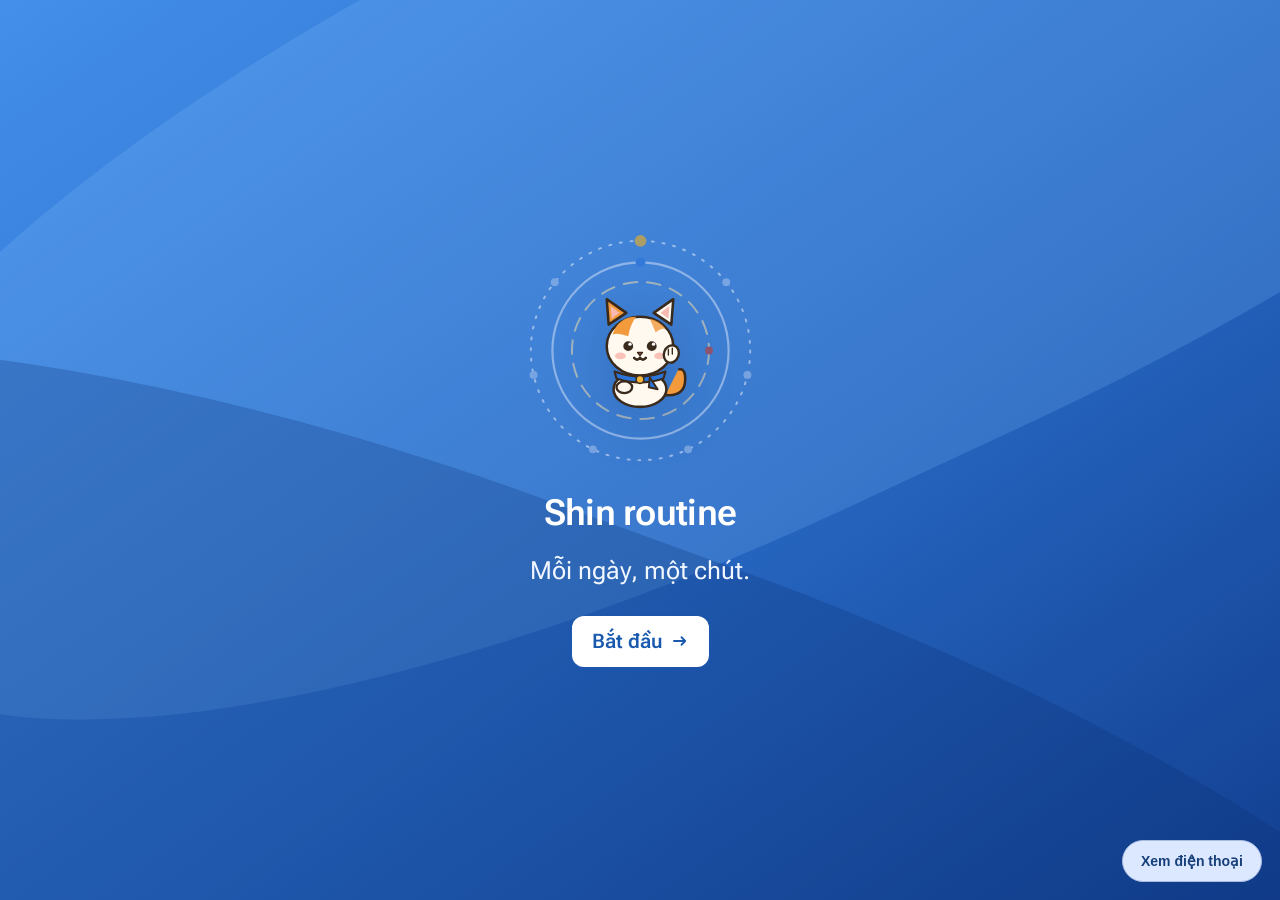
==== commit f5a03cdf: "M3.3.16" ====
--- a/index.html
+++ b/index.html
@@ -1,56 +1,68 @@
-<!doctype html>
-<html lang="vi" class="growth-starting">
-<head>
-<meta charset="utf-8">
-<meta name="viewport" content="width=device-width, initial-scale=1, viewport-fit=cover">
-<meta name="theme-color" content="#2265C5">
-<style>html.growth-starting,html.growth-starting body{background:#2265C5}html.growth-starting #app{visibility:hidden}</style>
-<script>setTimeout(function(){document.documentElement.classList.remove("growth-starting");},6000);</script>
-<meta name="mobile-web-app-capable" content="yes">
-<meta name="apple-mobile-web-app-capable" content="yes">
-<meta name="apple-mobile-web-app-title" content="Shin M3">
-<title>Shin routine · M3</title>
-<meta name="description" content="Rèn luyện thói quen mỗi ngày với Shin. Ghi nhận, nhìn lại và lưu những điều đáng nhớ.">
-<link rel="manifest" href="manifest.webmanifest">
-<link rel="icon" href="icon-192.png">
-<link rel="apple-touch-icon" href="icon-192.png">
-<link rel="stylesheet" href="assets.css?v=M3.3.11">
-<link rel="stylesheet" href="legacy.css?v=M3.3.11">
-<link rel="stylesheet" href="m3.css?v=M3.3.11">
-<link rel="stylesheet" href="m3-flows.css?v=M3.3.11">
-<link rel="stylesheet" href="m3-cabinet.css?v=M3.3.11">
-<link rel="stylesheet" href="m3-final.css?v=M3.3.11">
-<link rel="stylesheet" href="release.css?v=M3.3.11">
-<link rel="stylesheet" href="mobile-refinement.css?v=M3.3.11">
-<link rel="stylesheet" href="routine-flow.css?v=M3.3.11">
-<link rel="stylesheet" href="routine-growth.css?v=M3.3.11">
-<link rel="stylesheet" href="routine-garden.css?v=M3.3.11">
-<link rel="stylesheet" href="routine-card-design.css?v=M3.3.11">
-<link rel="stylesheet" href="routine-navigation.css?v=M3.3.11">
-<link rel="stylesheet" href="routine-touch.css?v=M3.3.11">
-<link rel="stylesheet" href="routine-checkin.css?v=M3.3.11">
-<script src="letters.js?v=M3.3.11" defer></script>
-<script src="app.js?v=M3.3.11" defer></script>
-<script src="m3-ui.js?v=M3.3.11" defer></script>
-<script src="m3-flows.js?v=M3.3.11" defer></script>
-<script src="m3-cabinet.js?v=M3.3.11" defer></script>
-<script src="m3-final.js?v=M3.3.11" defer></script>
-<script src="release-compat.js?v=M3.3.11" defer></script>
-<script src="routine-flow.js?v=M3.3.11" defer></script>
-<script src="routine-growth.js?v=M3.3.11" defer></script>
-<script src="routine-templates.js?v=M3.3.11" defer></script>
-<script src="routine-garden.js?v=M3.3.11" defer></script>
-<script src="routine-card-design.js?v=M3.3.11" defer></script>
-<script src="routine-navigation.js?v=M3.3.11" defer></script>
-<script src="routine-touch.js?v=M3.3.11" defer></script>
-<script src="routine-checkin.js?v=M3.3.11" defer></script>
-<script src="boot.js?v=M3.3.11" defer></script>
-<script src="typography-approved.js?v=M3.3.11" defer></script>
-</head>
-<body id="shinTypographyRoot" class="m3-review m3-release">
-<div id="app"></div>
-<div class="toast" id="toast" role="status" aria-live="polite"></div>
-<div id="printArea"></div>
-<noscript>Bật JavaScript để mở Shin routine.</noscript>
-</body>
-</html>
+<!doctype html>
+<html lang="vi" class="growth-starting">
+<head>
+<meta charset="utf-8">
+<meta name="viewport" content="width=device-width, initial-scale=1, viewport-fit=cover">
+<meta name="theme-color" content="#2265C5">
+<style>html.growth-starting,html.growth-starting body{background:#2265C5}html.growth-starting #app{visibility:hidden}</style>
+<script>setTimeout(function(){document.documentElement.classList.remove("growth-starting");},6000);</script>
+<meta name="mobile-web-app-capable" content="yes">
+<meta name="apple-mobile-web-app-capable" content="yes">
+<meta name="apple-mobile-web-app-title" content="Shin M3">
+<title>Shin routine · M3</title>
+<meta name="description" content="Rèn luyện thói quen mỗi ngày với Shin. Ghi nhận, nhìn lại và lưu những điều đáng nhớ.">
+<link rel="manifest" href="manifest.webmanifest">
+<link rel="icon" href="icon-192.png">
+<link rel="apple-touch-icon" href="icon-192.png">
+<link rel="stylesheet" href="assets.css?v=M3.3.16">
+<link rel="stylesheet" href="legacy.css?v=M3.3.16">
+<link rel="stylesheet" href="m3.css?v=M3.3.16">
+<link rel="stylesheet" href="m3-flows.css?v=M3.3.16">
+<link rel="stylesheet" href="m3-cabinet.css?v=M3.3.16">
+<link rel="stylesheet" href="m3-final.css?v=M3.3.16">
+<link rel="stylesheet" href="release.css?v=M3.3.16">
+<link rel="stylesheet" href="mobile-refinement.css?v=M3.3.16">
+<link rel="stylesheet" href="routine-flow.css?v=M3.3.16">
+<link rel="stylesheet" href="routine-growth.css?v=M3.3.16">
+<link rel="stylesheet" href="routine-garden.css?v=M3.3.16">
+<link rel="stylesheet" href="routine-card-design.css?v=M3.3.16">
+<link rel="stylesheet" href="routine-navigation.css?v=M3.3.16">
+<link rel="stylesheet" href="routine-touch.css?v=M3.3.16">
+<link rel="stylesheet" href="routine-checkin.css?v=M3.3.16">
+<link rel="stylesheet" href="routine-refinements.css?v=M3.3.16">
+<link rel="stylesheet" href="routine-evening.css?v=M3.3.16">
+<link rel="stylesheet" href="routine-play.css?v=M3.3.16">
+<link rel="stylesheet" href="routine-sheets.css?v=M3.3.16">
+<script src="letters.js?v=M3.3.16" defer></script>
+<script src="app.js?v=M3.3.16" defer></script>
+<script src="m3-ui.js?v=M3.3.16" defer></script>
+<script src="m3-flows.js?v=M3.3.16" defer></script>
+<script src="m3-cabinet.js?v=M3.3.16" defer></script>
+<script src="m3-final.js?v=M3.3.16" defer></script>
+<script src="release-compat.js?v=M3.3.16" defer></script>
+<script src="routine-flow.js?v=M3.3.16" defer></script>
+<script src="routine-growth.js?v=M3.3.16" defer></script>
+<script src="routine-templates.js?v=M3.3.16" defer></script>
+<script src="routine-garden.js?v=M3.3.16" defer></script>
+<script src="routine-card-design.js?v=M3.3.16" defer></script>
+<script src="routine-navigation.js?v=M3.3.16" defer></script>
+<script src="routine-touch.js?v=M3.3.16" defer></script>
+<script src="routine-checkin.js?v=M3.3.16" defer></script>
+<script src="routine-refinements.js?v=M3.3.16" defer></script>
+<script src="routine-evening.js?v=M3.3.16" defer></script>
+<script src="routine-pomodoro.js?v=M3.3.16" defer></script>
+<script src="routine-play.js?v=M3.3.16" defer></script>
+<script src="routine-sheets.js?v=M3.3.16" defer></script>
+<script src="curriculum14.js?v=M3.3.16" defer></script>
+<link rel="stylesheet" href="refinement16.css?v=M3.3.16">
+<script src="refinement16.js?v=M3.3.16" defer></script>
+<script src="boot.js?v=M3.3.16" defer></script>
+<script src="typography-approved.js?v=M3.3.16" defer></script>
+</head>
+<body id="shinTypographyRoot" class="m3-review m3-release">
+<div id="app"></div>
+<div class="toast" id="toast" role="status" aria-live="polite"></div>
+<div id="printArea"></div>
+<noscript>Bật JavaScript để mở Shin routine.</noscript>
+</body>
+</html>
--- a/routine-refinements.css
+++ b/routine-refinements.css
@@ -0,0 +1,107 @@
+/* The greeting's inherited nowrap was wider than the viewport once the
+   completed check-in button grew. Fix that layout before containing overflow. */
+@media(max-width:767px){
+ html,body.m3-review{overflow-x:clip}
+ .m3-review .m3-appbar{display:grid;grid-template-columns:minmax(0,1fr) auto;align-items:center;gap:8px;width:100%;max-width:100%;box-sizing:border-box}
+ .m3-review .m3-heading,.m3-review .m3-heading>div{min-width:0}
+ .m3-review .m3-heading>div{display:grid;grid-template-columns:minmax(0,1fr) auto;gap:4px}
+ .m3-review #pageTitle35{white-space:normal;overflow-wrap:anywhere;min-width:0;max-width:100%}
+ .m3-review .m3-top-actions{min-width:0;max-width:186px;gap:0}
+ .m3-review .m3-floating-action .ckb{max-width:142px;min-width:90px}
+ .m3-review .ckb>span:not(.material-symbols-rounded){min-width:0}
+ .m3-review .ckb span>small{white-space:normal;overflow-wrap:anywhere}
+ .m3-review #app,.m3-review #pv,.flow-today-list,.flow-empty{min-width:0;max-width:100%;box-sizing:border-box}
+ .m3-review .m3-navigation{left:14px;right:14px;width:auto;max-width:calc(100% - 28px);box-sizing:border-box}
+ .flow-empty h2,.flow-empty p{overflow-wrap:anywhere}
+}
+.ci40-sheet .ci40-hero-link{border:1px solid #F5F8FF99;border-radius:24px;padding:8px 14px;margin:12px 0 0;gap:8px;min-height:44px}
+.ci40-sheet .ci40-hero-link:hover{background:#FFFFFF12}
+.m3-review .ref12-week-open{display:flex;align-items:center;justify-content:center;gap:10px;width:100%;min-height:52px;background:var(--primary-container);color:var(--on-primary-container);border-radius:24px;padding:12px 18px!important;text-decoration:none!important;margin-top:20px;font:600 16px/1.4 var(--f)!important}
+.ref12-week-open>.material-symbols-rounded:last-child{margin-left:auto}
+.m3-review .ref12-letters{display:grid;gap:8px;margin:0 0 16px;padding:0}
+.m3-review .ref12-letters>button{display:flex;align-items:center;gap:12px;width:100%;min-height:80px;margin:0;padding:14px;border-radius:22px;background:var(--surface-high);text-align:left}
+.ref12-letters>button>span{flex:1;min-width:0;overflow-wrap:anywhere}.ref12-letters time{display:block}
+.m3-review .ref12-letter-read .f3-letter-paper{background:#FFF4D6;border:1px solid #E8D9AF;border-radius:22px;box-shadow:0 3px 10px #78613B0C}
+.ref12-letter-read .f3-letter-meaning,.ref12-letter-read .f3-letter-date{color:#746044}
+.ref12-reveal{opacity:0;transform:translateY(14px);transition:opacity 320ms ease var(--ref12-delay,0ms),transform 380ms ease var(--ref12-delay,0ms)}
+.ref12-reveal.ref12-shown{opacity:1;transform:none}
+/* A smaller, focused achievement keeps the original memory and edit action. */
+.m3-review .sheet.ref12-achievement{padding:0;overflow:auto;background:var(--surface);border-radius:28px}
+.ref12-achievement>.sh__h{position:sticky;top:0;z-index:2;background:var(--surface);padding:12px 18px;margin:0;min-height:64px}
+.m3-review .ref12-achievement>.sh__h>b{font:600 18px/1.4 var(--f)}
+.ref12-achievement .tree-detail30{padding:20px 24px;text-align:left}
+.ref12-achievement .tree-detail-icon30{width:72px;height:72px;border-radius:24px;display:grid;place-items:center;margin:0 auto 18px;box-shadow:0 8px 22px #24354A12;animation:ref12-award-in 360ms ease both}
+.ref12-achievement .tree-detail-icon30 svg{width:52px;height:52px}
+.ref12-achievement .tree-detail-eyebrow30{font:600 12px/1.5 var(--f);letter-spacing:1px;color:var(--primary);text-align:center;margin:0 0 8px}
+.m3-review .ref12-achievement h2{font:650 24px/1.25 var(--f);text-align:center;margin:0 0 12px;overflow-wrap:anywhere}
+.ref12-achievement .tree-detail-level30{display:block;width:fit-content;margin:0 auto 22px;padding:8px 14px;border-radius:20px;background:var(--primary-container);color:var(--on-primary-container);font:500 13px/1.4 var(--f)}
+.ref12-achievement dl{margin:0 0 20px;display:grid;gap:10px}.ref12-achievement dl>div{display:flex;justify-content:space-between;gap:12px;padding:10px 0;border-bottom:1px solid var(--outline-variant)}
+.ref12-achievement dt{font:400 13px/1.5 var(--f);color:var(--muted)}.ref12-achievement dd{font:500 15px/1.5 var(--f);margin:0;text-align:right}
+.ref12-achievement .tree-memory-action30,.ref12-achievement blockquote{padding:18px;border:0;border-radius:20px;background:var(--surface-low);margin:0 0 16px}
+.ref12-achievement .tree-memory-action30 small,.ref12-achievement blockquote small{font:600 12px/1.5 var(--f);color:var(--muted);letter-spacing:.4px}
+.ref12-achievement .tree-memory-action30 p,.ref12-achievement .tree-memory-action30 b,.ref12-achievement blockquote p{font:400 17px/1.5 var(--f);margin:8px 0 0;display:block;overflow-wrap:anywhere}.ref12-achievement .tree-memory-action30 b{font-weight:500}
+.ref12-achievement .tree-reflection30 summary{font:500 15px/1.5 var(--f);min-height:48px;padding:12px 0;cursor:pointer}.ref12-achievement textarea.inp{font:400 16px/1.5 var(--f);margin:10px 0}
+.ref12-achievement .tree-detail-note30{font:400 13px/1.5 var(--f);color:var(--muted);margin:18px 0 0}
+.ref12-achievement .sbar{position:sticky;bottom:0;margin:0;padding:12px 20px;background:var(--surface)}
+@keyframes ref12-award-in{from{opacity:.4;transform:translateY(8px) scale(.92)}to{opacity:1;transform:none}}
+@media(max-width:767px){
+ /* Keep every card field visible; its type and spacing adapt to usable height. */
+ .m3-review .flow-card-mode #habit-body33{overflow:hidden;padding:6px 12px}
+ .flow-card-stage{--ref12-s:1;--balance-title:max(18px,calc(24px * var(--ref12-s)));--balance-body:max(13.5px,calc(18px * var(--ref12-s)));--balance-meta:max(10px,calc(12px * var(--ref12-s)))}
+ .flow-card-stage .flow-paper{padding:calc(14px * var(--ref12-s));min-height:0}
+ .flow-card-stage .growth-personal{min-width:0;max-width:100%;white-space:normal;overflow-wrap:anywhere}
+ .flow-card-stage .band-front{padding-left:calc(30px + 10px * var(--ref12-s))}
+ .flow-card-stage .band-front .band-rail{width:24px}.flow-card-stage .band-front .band-icon{top:16px}.flow-card-stage .band-front .band-icon .material-symbols-rounded{font-size:19px;width:19px;height:19px;flex-basis:19px}
+ .flow-card-stage .band-front .band-label{font-size:var(--balance-meta);left:4px;bottom:16px;letter-spacing:1px}
+ .flow-card-stage .flow-paper-top{min-height:34px;margin-bottom:calc(8px * var(--ref12-s));gap:4px}
+ .flow-card-stage .flow-card-how{min-height:34px;padding:4px 0 4px 4px}
+ .flow-card-stage .band-front .band-title{margin-bottom:calc(14px * var(--ref12-s))}
+ .flow-card-stage .band-front .band-title .flow-card-edit{min-height:36px;width:36px;flex-basis:36px;margin-top:-4px;padding:6px}
+ .flow-card-stage .band-front .band-block>small{margin-bottom:3px;line-height:1.25}
+ .flow-card-stage .band-front .band-block>p,.flow-card-stage .band-front .band-formula>.flow-who{line-height:1.3}
+ .flow-card-stage .band-front .band-anchor{margin-top:calc(12px * var(--ref12-s))}
+ .flow-card-stage .band-front .band-formula>.flow-who{margin-top:calc(12px * var(--ref12-s))}
+ .flow-card-stage .band-ruled .band-block{padding-bottom:calc(8px * var(--ref12-s))}
+ .flow-card-stage .flow-paper .flow-card-days{margin-top:calc(14px * var(--ref12-s))}
+ .flow-card-stage .flow-card-days .f2-day{min-height:34px;gap:3px}.flow-card-stage .flow-card-days .f2-day i{width:20px;height:20px}
+ .flow-card-stage .flow-card-owner{padding-top:calc(8px * var(--ref12-s));gap:4px 8px;line-height:1.3}.flow-card-stage .flow-card-owner small{line-height:1.3;margin-top:1px}
+ .flow-card-stage .flow-paper>.m3-progress-track{height:5px;margin-top:6px}
+ .flow-card-stage .flow-back .balance-back-title{margin-bottom:calc(14px * var(--ref12-s))}
+ .flow-card-stage .flow-back-label{margin-bottom:6px}.flow-card-stage .flow-japanese{gap:4px 10px}
+ .flow-card-stage .flow-japanese>p[lang=ja]{line-height:1.4}.flow-card-stage .flow-japanese>small{line-height:1.3}
+ .flow-card-stage .flow-japanese>.flow-translation{line-height:1.3;margin-top:6px}
+ .flow-card-stage .flow-benefit{line-height:1.35;margin-top:calc(12px * var(--ref12-s))}
+ .flow-card-stage .flow-senpai{margin-top:calc(14px * var(--ref12-s));padding:8px 10px;gap:8px;min-height:54px}.flow-card-stage .flow-senpai>span:first-child{width:28px;flex-basis:28px}.flow-card-stage .flow-senpai svg{width:28px;height:36px}
+ .flow-card-stage .flow-back>blockquote,.flow-card-stage .flow-back>blockquote p{line-height:1.35;margin-top:calc(12px * var(--ref12-s))}
+ /* Diary only: increase reading text without changing card/lesson typography. */
+ .growth-diary .growth-entry p{font-size:17px;line-height:1.5}.growth-diary .growth-entry time,.growth-diary .growth-muted{font-size:14px}.growth-diary .growth-status{font-size:15px}
+ .growth-diary .growth-week>summary,.growth-diary .growth-month-head b{font-size:16px}.growth-diary .growth-week>summary small{font-size:12px}
+ .growth-diary .growth-cell{font-size:15px}.growth-diary .growth-calendar>small{font-size:12px}.growth-diary .growth-shin-tip p{font-size:15px}.growth-diary .growth-shin-tip b{font-size:14px}
+ /* Lesson-specific: keep the rest of the app's approved typography untouched. */
+ .m3-review .ref12-lesson .f3-lesson-content p,.m3-review .ref12-lesson .f3-lesson-content li,.m3-review .ref12-lesson .f3-lesson-content blockquote,.m3-review .ref12-lesson .f3-lesson-content .lsbig,.m3-review .ref12-lesson .f3-lesson-content .say__b{font-size:17px!important;line-height:1.5!important}
+ .m3-review .ref12-lesson .f3-lesson-content .hw__k,.m3-review .ref12-lesson .f3-lesson-content .hd{font-size:13px!important;line-height:1.4!important}
+ .m3-review .ref12-lesson .f3-lesson-content h3{font-size:19px!important;line-height:1.35!important}
+ .m3-review .ref12-lesson .f2-how-title h2{font-size:23px!important;line-height:1.3!important}
+ /* Weekly report: full viewport and useful width, with quiet M3 surfaces. */
+ html:has(.ref12-week){overflow:hidden}.m3-review .ov:has(.ref12-week){padding:0;align-items:stretch}
+ .m3-review .sheet.ref12-week{width:100%;max-width:100%;height:calc(100dvh - var(--kb));max-height:calc(100dvh - var(--kb));border-radius:0;padding:0;background:var(--surface);overflow:auto}
+ .m3-review .sheet.ref12-week>.sh__h{position:sticky;top:0;z-index:8;min-height:64px;margin:0;padding:8px 12px;background:var(--surface);gap:8px}
+ .m3-review .sheet.ref12-week>.sh__h>b{font-size:18px!important;line-height:1.35!important;overflow-wrap:anywhere}
+ .m3-review .ref12-week .wk{padding:12px;margin:0}.ref12-week .wk__h{border:0;padding:4px 4px 16px;margin:0;gap:12px}
+ .m3-review .ref12-week .wk__h h2{font-size:24px!important;line-height:1.3!important}.m3-review .ref12-week .wk__h small{font-size:14px!important;line-height:1.4!important;overflow-wrap:anywhere}
+ .m3-review .sheet.ref12-week .wkshin{border:0;border-radius:22px;background:var(--primary-container);padding:18px;margin:0 0 16px}
+ .m3-review .ref12-week .wkshin>small{font-size:12px!important;color:var(--on-primary-container)}.m3-review .ref12-week .wkshin>p{font-size:17px!important;line-height:1.5!important;color:var(--on-primary-container)}
+ .m3-review .ref12-week .wlegend{gap:8px 12px;margin-bottom:18px}.m3-review .ref12-week .wlegend>span{font-size:13px!important;line-height:1.4!important}
+ .ref12-week .wk__hb{border:0;border-radius:22px;background:var(--surface-low);padding:16px;margin:0 0 12px;min-width:0}
+ .m3-review .ref12-week .wk__hb h3{font-size:19px!important;line-height:1.35!important;overflow-wrap:anywhere}.m3-review .ref12-week .wk__hb h3>.small{font-size:13px!important}
+ .m3-review .ref12-week .week-count-description31,.m3-review .ref12-week .wnotes,.m3-review .ref12-week .wnotes li,.m3-review .ref12-week .wnotes li>b{font-size:16px!important;line-height:1.5!important;overflow-wrap:anywhere}
+ .m3-review .ref12-week .days>div{font-size:13px!important}.ref12-week .wnotes li{border-bottom:1px solid var(--outline-variant)}
+ .m3-review .ref12-week .wk>.lbl,.m3-review .ref12-week .verif>div,.m3-review .ref12-week .verif>div>b{font-size:15px!important;line-height:1.5!important}
+ .m3-review .ref12-week #wkWin,.m3-review .ref12-week #wkBud,.m3-review .ref12-week #wkCode{font-size:16px!important;line-height:1.5!important}
+ .ref12-week>.btn{width:calc(100% - 24px);margin:0 12px 12px!important}.m3-review .ref12-week>.note{font-size:13px!important;margin:0 12px 20px!important}
+}
+@media(max-width:767px){
+ .m3-review .ref12-lesson .f3-lesson-content .pair>div,.m3-review .ref12-lesson .f3-lesson-content .lsq{font-size:16px!important;line-height:1.45!important}
+ .m3-review .ref12-lesson .f3-lesson-content .pair small{font-size:12px!important;line-height:1.4!important}
+}
+@media(prefers-reduced-motion:reduce){.ref12-reveal{opacity:1;transform:none;transition:none}.ref12-achievement .tree-detail-icon30{animation:none}}
--- a/routine-evening.css
+++ b/routine-evening.css
@@ -0,0 +1,68 @@
+/* Local component styles only. Approved reading sizes elsewhere remain unchanged. */
+.evening-disclosure{margin:14px 0;border-radius:24px;background:var(--surface-low);overflow:clip}
+.evening-disclosure>summary{display:flex;align-items:center;gap:12px;min-height:56px;padding:14px 16px;list-style:none;cursor:pointer;color:var(--on-primary-container);font:600 15px/1.4 var(--f)}
+.evening-disclosure>summary::-webkit-details-marker{display:none}.evening-disclosure>summary>span:not(.material-symbols-rounded){flex:1;min-width:0}.evening-disclosure>summary>.material-symbols-rounded:last-child{transition:transform 300ms cubic-bezier(.2,.8,.2,1)}
+.evening-disclosure[open]>summary>.material-symbols-rounded:last-child{transform:rotate(90deg)}
+.evening-disclosure-body{padding:0 12px 12px}.evening-disclosure[open]>.evening-disclosure-body{animation:evening-reveal 320ms ease both}
+.evening-done{background:var(--secondary-container)}.evening-done .flow-today-row{min-height:74px;background:color-mix(in srgb,var(--surface) 75%,transparent)}.evening-done .flow-row-main b{font-size:16px}.evening-done .flow-row-main small{font-size:12px}
+.evening-result.state-y{color:#356440}.evening-result.state-p{color:#836424}.evening-result.state-n{color:#964D40}.evening-result.state-x{color:#606977}
+.evening-today-empty{padding:20px 14px 14px}.evening-today-empty h2{font-size:20px}.evening-today-empty>svg{width:104px;height:112px}
+.evening-week-tools{display:flex;justify-content:flex-end;margin-bottom:6px}.evening-week-tools .flow-link{border:1px solid var(--outline-variant);padding:7px 13px;font-size:13px;min-height:44px}.evening-week-tools [aria-pressed=true]{background:var(--secondary-container)}
+.evening-day-review{background:var(--primary-container);margin-top:18px}.evening-day-review .evening-disclosure-body{background:var(--surface-low);padding:12px;border-radius:0 0 24px 24px}.evening-day-review .m3-journal-row{margin-bottom:8px}
+.evening-week-challenge{display:flex;align-items:flex-start;gap:12px;padding:18px 16px;border-radius:24px;background:#F1EAD9;color:#594B30;margin:18px 0}
+.evening-week-challenge>svg{width:54px;height:64px;flex:none}.evening-week-challenge>div{flex:1;min-width:0}.evening-week-challenge small{font:600 10px/1.4 var(--f);letter-spacing:.6px}.evening-week-challenge h3{font:600 17px/1.35 var(--f);margin:7px 0}.evening-week-challenge p{font:400 14px/1.5 var(--f);margin:0 0 8px}.evening-week-challenge .evening-challenge-note{font-size:12px;opacity:.85}.evening-week-challenge>div>div{display:flex;flex-wrap:wrap;justify-content:space-between;gap:4px}.evening-week-challenge .flow-link{font-size:13px;color:#695422;padding:6px 0}
+.m3-review .m3-milestones>summary{display:flex;align-items:center;gap:12px;min-height:56px;list-style:none;cursor:pointer;padding:14px 16px;border:0;border-radius:24px;background:var(--primary-container);color:var(--on-primary-container);font:600 15px/1.4 var(--f)}
+.m3-milestones>summary::-webkit-details-marker{display:none}.m3-review .m3-milestones>summary:before{content:none}.m3-review .m3-milestones>summary:after{content:none}.m3-review .m3-milestones>summary>span:not(.material-symbols-rounded){flex:1}.m3-review .m3-milestones>summary>.material-symbols-rounded:last-child{transition:rotate 300ms}.m3-review .m3-milestones[open]>summary>.material-symbols-rounded:last-child{rotate:90deg}
+/* A real legend dot has a stable visual size and never splits its label. */
+.growth-diary .growth-key{display:flex;flex-wrap:wrap;gap:9px 14px;margin:16px 0;font:400 12px/1.4 var(--f)}.growth-key>span{display:inline-flex;align-items:center;gap:6px;white-space:nowrap}.growth-key i{display:block;width:12px;height:12px;flex:none;border-radius:50%;background:currentColor}.growth-key .empty i{background:none;border:1.5px solid currentColor}.growth-diary .growth-selected{margin:14px 0 0;padding:10px 12px;background:var(--surface);border:1px solid var(--outline-variant);animation:evening-reveal 280ms ease}.growth-selected .growth-entry p{margin-bottom:4px}
+.growth-rhythm p{font-size:14px}.growth-rhythm b{font-size:14px}
+.m3-review .garden-panel{--evening-talk:#E0E8EB;--evening-talk-ink:#3B535E}.m3-review .garden-panel[data-garden-time=dawn]{--evening-talk:#E9E4E5;--evening-talk-ink:#5C505C}.m3-review .garden-panel[data-garden-time=dusk]{--evening-talk:#EADDD7;--evening-talk-ink:#654D49}.m3-review .garden-panel[data-garden-weather=rain],.m3-review .garden-panel[data-garden-weather=storm]{--evening-talk:#C7D4DD;--evening-talk-ink:#344D5C}.m3-review .garden-panel[data-garden-time=night]{--evening-talk:#3A506A;--evening-talk-ink:#E2EBF6}
+.m3-review .garden-panel .shin-tree34>p{background:var(--evening-talk);color:var(--evening-talk-ink);transition:background-color 12s ease,color 12s ease}
+.evening-nudge{display:flex;align-items:center;gap:12px;border-radius:24px;padding:16px 12px;margin:0 0 18px;background:#FFF0C9;color:#675423;animation:evening-reveal 380ms ease}.evening-nudge>svg{width:68px;height:78px;flex:none}.evening-nudge>div{min-width:0;flex:1}.evening-nudge b{font:600 15px/1.4 var(--f)}.evening-nudge p{font:400 14px/1.5 var(--f);margin:5px 0 0}.evening-nudge.orange{background:#F8DEC5;color:#774C2F}.evening-nudge.red{background:#F0D7D3;color:#7C403A}.evening-nudge.welcome{background:#E0EDDF;color:#365D40}.evening-nudge>.m3-icon-button{align-self:flex-start;width:32px;min-width:32px;height:32px;min-height:32px;padding:4px;color:inherit}
+/* Maintain the current text sizes; distribute free space in the physical card. */
+.m3-review .flow-card-mode #habit-body33{overflow:hidden;padding:8px 12px;display:flex;min-height:0}.flow-card-stage{position:relative;display:block;flex:1 1 0;min-height:0;width:100%;perspective:1100px}
+.flow-card-stage>.flow-paper,.evening-flip-layer>.flow-paper{height:100%;min-height:100%;max-height:100%;overflow-x:hidden;overflow-y:auto;overscroll-behavior:contain;scrollbar-width:thin;flex-shrink:0;backface-visibility:hidden;-webkit-backface-visibility:hidden;transition:transform 340ms cubic-bezier(.2,.8,.2,1),box-shadow 240ms ease}
+.flow-card-stage .flow-paper>*{flex-shrink:0}.flow-card-stage .band-front .band-title{margin-bottom:24px}.flow-card-stage .band-front .band-anchor{margin-top:24px}.flow-card-stage .band-front .band-formula>.flow-who{margin-top:22px}.flow-card-stage .band-front .band-block>p,.flow-card-stage .band-front .band-formula>.flow-who{line-height:1.5}
+.flow-card-stage .flow-paper .flow-card-days{margin-top:auto;padding-top:24px}.flow-card-stage .flow-card-owner{padding-top:14px;padding-bottom:4px}.flow-card-stage .flow-paper>.m3-progress-track{margin-top:8px}
+.flow-card-stage .flow-paper.flow-back{background:color-mix(in srgb,var(--flow-paper) 79%,var(--flow-ink) 21%)}.flow-card-stage .flow-back .balance-back-title{margin-bottom:24px}.flow-card-stage .flow-japanese>.flow-translation{margin-top:16px;line-height:1.5}.flow-card-stage .flow-benefit{margin-top:24px;line-height:1.5}.flow-card-stage .flow-senpai{margin-top:auto;padding-top:12px;padding-bottom:12px;flex-shrink:0}.flow-card-stage .flow-benefit+.flow-senpai{margin-top:auto;transform:translateY(0);margin-bottom:0}.flow-card-stage .flow-back>.flow-benefit{margin-bottom:24px}
+.flow-card-stage .flow-paper.evening-pressed{transition:transform 140ms ease,box-shadow 140ms ease;box-shadow:0 1px 3px #24354A24;will-change:transform}.evening-flip-layer{position:absolute;inset:0;pointer-events:none;perspective:1100px}.evening-flip-layer>.flow-paper{width:100%;height:100%;pointer-events:none}
+/* Reference: two compact cards per row; group headings are secondary. */
+.m3-page-library{max-width:850px;margin:auto}.evening-library>.f3-tabs{position:relative;top:auto;margin:0 0 20px;background:var(--surface);padding:0}.evening-library>.f3-tabs button{padding:10px 8px;gap:6px;min-width:0;flex:1;font:600 14px/1.4 var(--f)}.evening-library>.f3-tabs .material-symbols-rounded{font-size:20px;width:20px;height:20px;flex-basis:20px}.evening-library>.f3-tabs button>span:not(.material-symbols-rounded){font:inherit}
+.evening-group-label{font:600 14px/1.4 var(--f);color:#747B85;margin:24px 3px 12px}.evening-mini-grid,.evening-library .f3-library-list{display:grid;grid-template-columns:repeat(2,minmax(0,1fr));gap:12px;border:0;background:none;overflow:visible;padding:0}
+.evening-mini{position:relative;display:flex;flex-direction:column;align-items:flex-start;gap:0;min-height:174px;width:100%;min-width:0;border:1px solid color-mix(in srgb,var(--flow-ink) 7%,transparent);border-radius:28px;background:var(--flow-paper,var(--surface-low));color:var(--flow-ink,var(--on-surface));padding:16px;text-align:left;transition:transform 180ms,box-shadow 180ms;box-shadow:0 2px 5px #24354A05}
+.evening-mini:hover{box-shadow:0 4px 14px #24354A12}.evening-mini:active{transform:scale(.97)}.evening-mini>.flow-emblem{width:42px;height:42px;flex-basis:42px;border-radius:50%;margin-bottom:24px;background:color-mix(in srgb,var(--flow-ink) 12%,var(--flow-paper))}.evening-mini b{font:600 16px/1.35 var(--f);margin-top:auto;overflow-wrap:anywhere}.evening-mini small{font:400 11px/1.4 var(--f);margin-top:7px;color:var(--flow-secondary,var(--muted))}.evening-mini-open{position:absolute;right:13px;top:14px;opacity:.7}.evening-mini-open .material-symbols-rounded{font-size:18px;width:18px;height:18px}
+.evening-library .f3-filters{gap:6px;margin:20px 0 10px}.evening-library .f3-filters>button{padding:7px 10px;min-height:40px;font:500 12px/1.4 var(--f);border-radius:14px}.evening-library .f3-filters>[aria-pressed=true]{background:var(--secondary-container);border-color:transparent}
+.evening-library-intro{font:400 14px/1.5 var(--f);color:var(--muted);margin:8px 0 18px}.evening-library-heading{font:600 19px/1.4 var(--f);margin:26px 0 14px}.evening-library-heading small{display:block;font:400 12px/1.5 var(--f);color:var(--muted);margin-top:4px}.evening-library .f3-lesson-row{min-height:84px;padding:16px}.evening-library .f3-lesson-row b{font:600 16px/1.4 var(--f)}.evening-library .f3-lesson-row small{font:400 12px/1.4 var(--f)}.evening-library .f3-status{font:500 11px/1.4 var(--f)}
+.evening-library .f3-create b{font:600 16px/1.4 var(--f)}.evening-library .f3-create small{font:400 12px/1.4 var(--f)}.evening-library .f3-create{padding:16px;min-height:82px}.evening-library .f3-section-heading h2{font:600 18px/1.4 var(--f)}
+.evening-tool{display:flex;align-items:center;gap:12px;width:100%;min-height:118px;padding:16px;background:#F8E5DF;border:0;border-radius:28px;text-align:left;color:#6D3430}.evening-tomato-mini{width:76px;flex:none}.evening-tomato-mini svg{display:block;width:100%}.evening-tool>span:nth-child(2){flex:1;min-width:0}.evening-tool b{display:block;font:650 20px/1.4 var(--f)}.evening-tool small{display:block;font:400 13px/1.5 var(--f);margin-top:5px}
+.m3-review .evening-skip-choice{display:flex;width:fit-content;min-height:44px;margin-top:16px;padding:8px 0;border:0;background:none;border-radius:12px;color:var(--muted);text-decoration:underline;text-underline-offset:4px}
+/* Pomodoro is entirely scoped to its own sheet. */
+.m3-review .sheet.f2-pomodoro{display:flex;flex-direction:column;overflow:hidden}.m3-review .sheet.f2-pomodoro>.f2-body{overflow:auto;min-height:0;flex:1 1 0;padding:20px 24px 30px!important}.m3-review .f2-pomodoro .evening-pomodoro{padding:20px 24px 30px!important}.m3-review .f2-pomodoro .evening-pomo-eyebrow{text-align:center;color:#8D6357;font:600 10px/1.4 var(--f);letter-spacing:.8px;margin:4px 0 0}.m3-review .f2-pomodoro .evening-tomato-stage{position:relative;width:min(100%,300px);margin:0 auto}.m3-review .f2-pomodoro .evening-tomato-stage>svg{width:100%;display:block}.m3-review .f2-pomodoro .evening-clock{position:absolute;inset:45% 0 auto;display:flex;align-items:center;flex-direction:column;color:#FFF9EF;text-shadow:0 2px 3px #8F272830;pointer-events:none}.m3-review .f2-pomodoro .evening-clock>span{font:650 clamp(38px,12vw,54px)/1.05 var(--f);font-variant-numeric:tabular-nums;letter-spacing:-2px}.m3-review .f2-pomodoro .evening-clock small{font:500 11px/1.3 var(--f);margin-top:8px;max-width:180px;text-align:center}
+.m3-review .f2-pomodoro .evening-pomo-progress{height:5px;max-width:230px;margin:0 auto 24px;background:#F1DDD5;border-radius:6px;overflow:hidden}.m3-review .f2-pomodoro .evening-pomo-progress>i{display:block;height:100%;background:#C84A40;border-radius:6px;transition:width 500ms linear}.m3-review .f2-pomodoro .evening-duration{display:flex;align-items:center;justify-content:space-between;gap:12px;font:500 14px/1.4 var(--f)}.m3-review .f2-pomodoro .evening-duration>span{display:flex;align-items:center;gap:8px;color:var(--muted);font:400 13px/1.4 var(--f)}.m3-review .f2-pomodoro .evening-duration input{width:72px;min-height:46px;padding:8px;border:1px solid var(--outline-variant);border-radius:14px;background:var(--surface-low);font:600 18px/1.4 var(--f);text-align:center;color:var(--on-surface)}
+.m3-review .f2-pomodoro .evening-pomo-actions{display:flex;align-items:center;gap:12px;margin-top:20px}.m3-review .f2-pomodoro .evening-pomo-actions>.btn{display:flex;align-items:center;justify-content:center;gap:8px;flex:1;font:600 15px/1.4 var(--f);min-height:50px;border-radius:25px;background:#AF3B33;color:#FFF7F1}.m3-review .f2-pomodoro .evening-pomo-actions>.flow-link{font-size:13px;padding:8px 0}.m3-review .f2-pomodoro .evening-pomo-error{font:400 13px/1.4 var(--f);color:#9D3A32}.m3-review .f2-pomodoro .evening-pomo-status{font:500 13px/1.5 var(--f);color:#6F5445;margin-top:12px}.m3-review .f2-pomodoro .evening-pomo-status:empty{display:none}.m3-review .f2-pomodoro .evening-pomo-shin{display:flex;align-items:center;gap:12px;background:#EEE9DF;color:#635845;padding:14px;border-radius:24px;margin:24px 0}.m3-review .f2-pomodoro .evening-pomo-shin svg{width:62px;height:72px;flex:none}.m3-review .f2-pomodoro .evening-pomo-shin p{font:400 13px/1.5 var(--f);margin:0}.m3-review .f2-pomodoro .evening-pomo-shin b{display:block;margin-bottom:4px;font-weight:600}.m3-review .f2-pomodoro .evening-pomo-habits h2{font:600 17px/1.4 var(--f);margin:0 0 8px}.m3-review .f2-pomodoro .evening-pomo-habits p{font:400 14px/1.5 var(--f);margin:0 0 8px;color:var(--muted)}.m3-review .f2-pomodoro .evening-pomo-habits>div{display:grid;gap:2px}.m3-review .f2-pomodoro .evening-pomo-habits .flow-link{justify-content:flex-start;font-size:13px;text-align:left}.m3-review .f2-pomodoro .evening-pomo-habits .flow-link>.material-symbols-rounded:last-child{margin-left:auto}.m3-review .f2-pomodoro .evening-pomo-habits .evening-pomo-note{font-size:12px;margin-top:12px}
+@keyframes evening-reveal{from{opacity:0;transform:translateY(10px)}to{opacity:1;transform:none}}
+@keyframes evening-focus{0%,100%{transform:translateY(0) rotate(-1deg)}50%{transform:translateY(2px) rotate(1deg)}}
+@keyframes evening-wait{0%,75%,100%{transform:rotate(0)}82%{transform:rotate(-6deg)}90%{transform:rotate(5deg)}}
+@keyframes evening-pout{0%,70%,100%{transform:translateX(0)}76%{transform:translateX(-2px) rotate(-3deg)}82%{transform:translateX(2px) rotate(3deg)}88%{transform:translateX(0)}}
+@keyframes evening-welcome{0%,100%{transform:translateY(0) rotate(0)}25%{transform:translateY(-6px) rotate(-4deg)}65%{transform:translateY(-3px) rotate(4deg)}}
+.evening-shin.expression-focused>.bob{transform-origin:60px 112px;animation:evening-focus 3.8s ease-in-out infinite}.evening-shin.expression-waiting>.bob{transform-origin:60px 110px;animation:evening-wait 5s ease-in-out infinite}.evening-shin.expression-pout>.bob{transform-origin:60px 110px;animation:evening-pout 4.5s ease-in-out infinite}.evening-shin.expression-determined>.bob{transform-origin:60px 112px;animation:evening-focus 2.2s ease-in-out infinite}.evening-shin.expression-welcome>.bob,.evening-today-empty>.evening-shin>.bob{transform-origin:60px 112px;animation:evening-welcome 1.2s ease-in-out 2}.ci29-summary-shin .evening-shin{animation:evening-welcome 1.2s ease-in-out 2}.evening-shin .blink{transform-box:fill-box;transform-origin:center}
+.flow-today-list>.growth-swipe-shell,.evening-mini-grid>.evening-mini{animation:evening-reveal 340ms cubic-bezier(.2,.8,.2,1) both}.flow-today-list>:nth-child(2),.evening-mini-grid>:nth-child(2){animation-delay:40ms}.flow-today-list>:nth-child(3),.evening-mini-grid>:nth-child(3){animation-delay:80ms}.flow-today-list>:nth-child(n+4),.evening-mini-grid>:nth-child(n+4){animation-delay:120ms}
+@media(max-width:767px){
+ .m3-review .m3-navigation{bottom:calc(3px + env(safe-area-inset-bottom));display:grid;grid-template-columns:repeat(4,minmax(0,1fr));padding:5px 6px;gap:0;min-height:66px}.m3-review .m3-navigation>button{min-width:0;font-size:12px}.m3-review .m3-nav-indicator{width:50px}.m3-review .m3-main{padding-bottom:calc(96px + env(safe-area-inset-bottom))}
+ .m3-review .f2-notebook .f3-notebook-body{padding-top:16px}.m3-review .f2-notebook .f3-stats{grid-template-columns:repeat(3,minmax(0,1fr));gap:8px;margin-bottom:22px}.m3-review .f2-notebook .f3-stats>div{min-height:90px;padding:10px 8px;gap:4px;border-radius:20px;justify-content:center}.m3-review .f2-notebook .f3-section-heading{margin-top:18px;margin-bottom:12px}.m3-review .f2-notebook .f3-memo{padding:14px;margin-bottom:10px}.m3-review .f2-notebook .f3-memo>p{margin-top:7px}.m3-review .f2-notebook .f3-setting-header{padding:14px 12px;min-height:74px}.m3-review .f2-notebook .f3-setting-body{padding:0 14px 16px}.m3-review .f2-notebook .f3-setting-body p{margin-top:8px;margin-bottom:10px}.m3-review .f2-notebook .f3-setting-group{margin-bottom:20px}
+ .ci40-sheet .ci40-memo-question{font-size:16px}.ci40-sheet #ciMemo29{font-size:18px;line-height:1.5}
+ .m3-review .ci40-extra>summary{display:flex;align-items:center;gap:10px;min-width:0}.ci40-extra>summary>.material-symbols-rounded{width:24px;height:24px;flex:0 0 24px;font-size:24px;line-height:24px;overflow:hidden}.ci40-extra>summary>.material-symbols-rounded:last-child{margin-left:auto}
+ .flow-card-stage{--balance-title:24px;--balance-body:18px;--balance-meta:12px;--ref12-s:1}.flow-card-stage .flow-paper{padding:18px}.flow-card-stage .band-front{padding-left:40px}.flow-card-stage .flow-card-how{min-height:40px}.flow-card-stage .flow-paper-top{margin-bottom:12px;min-height:40px}
+ .m3-review .sheet.f2-pomodoro{height:calc(100dvh - var(--kb));max-height:calc(100dvh - var(--kb));border-radius:0}
+}
+@media(min-width:768px){.evening-mini-grid,.evening-library .f3-library-list{grid-template-columns:repeat(3,minmax(0,1fr))}}
+@media(max-height:700px){.flow-card-stage .flow-paper{padding-top:14px;padding-bottom:14px}.flow-card-stage .band-front .band-title{margin-bottom:18px}.flow-card-stage .band-front .band-anchor{margin-top:18px}.flow-card-stage .band-front .band-formula>.flow-who{margin-top:16px}.flow-card-stage .flow-paper .flow-card-days{padding-top:18px}.flow-card-stage .flow-benefit{margin-top:18px}}
+@media(prefers-reduced-motion:reduce){.evening-disclosure-body,.evening-nudge,.evening-shin,.evening-shin *,.flow-today-list>*,.evening-mini-grid>*,.growth-selected{animation:none!important;transition:none!important}.flow-card-stage .flow-paper,.evening-mini,.evening-disclosure>summary>.material-symbols-rounded:last-child{transition:none!important}.evening-pomo-progress>i{transition:none}}
+
+.evening-symbol{display:inline-block;flex-shrink:0;vertical-align:middle}.evening-symbol path,.evening-symbol rect,.evening-symbol circle{vector-effect:non-scaling-stroke}
+.growth-diary .growth-key>span{display:inline-flex;position:static;align-items:center;justify-content:flex-start;gap:6px;width:auto;height:auto;min-width:0;min-height:0;max-width:none;padding:0;margin:0;border:0;background:none;border-radius:0;flex:none;font:400 12px/1.4 var(--f);white-space:nowrap}
+@keyframes evening-tail{0%,65%,100%{transform:rotate(0)}75%{transform:rotate(-9deg)}88%{transform:rotate(7deg)}}
+.evening-shin .tail{transform-origin:88px 105px;animation:evening-tail 3.2s ease-in-out infinite}.evening-shin.expression-think>.bob,.evening-shin.expression-curious>.bob{transform-origin:60px 110px;animation:evening-wait 4.5s ease-in-out infinite}.evening-shin.expression-cheer>.bob{transform-origin:60px 112px;animation:evening-welcome 2.6s ease-in-out infinite}.evening-shin.expression-hi .wave{animation-duration:1.8s}.evening-shin.expression-worry>.bob{transform-origin:60px 110px;animation:evening-focus 3.2s ease-in-out infinite}
+@media(prefers-reduced-motion:reduce){.evening-shin *{animation:none!important}}
+@media(max-width:767px){.m3-review .ci40-sheet .ci40-body>.ci40-memo-question{font-size:16px;line-height:1.5}.m3-review .ci40-sheet #ciMemo29{font-size:18px;line-height:1.5}}
+@media(min-width:768px){.m3-review .f2-notebook .f3-notebook-body :is(p,li,label,small,.f3-setting-label b){line-height:1.45!important}}
--- a/routine-play.css
+++ b/routine-play.css
@@ -0,0 +1,20 @@
+/* Compact library cards retain two columns, full names and the original group colors. */
+.evening-mini-grid,.evening-library .f3-library-list{gap:8px}
+.evening-mini{display:grid;grid-template-columns:30px minmax(0,1fr);grid-template-rows:auto auto;column-gap:9px;row-gap:4px;align-content:center;align-items:center;min-height:94px;border-radius:20px;padding:12px 10px}
+.evening-mini>.flow-emblem{grid-column:1;grid-row:1 / 3;width:30px;height:30px;flex-basis:30px;margin:0;align-self:center}
+.evening-mini>.flow-emblem>.material-symbols-rounded{font-size:19px;width:19px;height:19px;flex-basis:19px}
+.evening-mini b{grid-column:2;grid-row:1;font-size:15px;line-height:1.3;margin:0;font-weight:600;overflow-wrap:normal;word-break:normal}
+.evening-mini small{grid-column:2;grid-row:2;font-size:11px;line-height:1.3;margin:0}
+.evening-mini-open{display:none}.evening-group-label{margin:17px 3px 9px}
+.play14-week-toolbar{display:flex;align-items:center;gap:5px;max-width:700px;margin:0 auto 14px}
+.m3-review .play14-week-toolbar>.m3-week-nav{flex:1;min-width:0;gap:3px;margin:0}
+.play14-week-toolbar .m3-week-nav>div{flex:1;min-width:0}
+.play14-saved{display:flex;flex-direction:column;align-items:center;justify-content:center;gap:3px;align-self:stretch;min-width:62px;min-height:52px;padding:6px;border:0;border-radius:18px;background:var(--secondary-container);color:var(--primary);font:600 11px/1.3 var(--f)}
+.play14-saved .material-symbols-rounded{font-size:22px;width:22px;height:22px;flex-basis:22px}
+.play14-saved-head{margin-bottom:8px}.play14-saved-head .flow-link{font-size:14px;padding-left:0}
+.play14-tool{margin-top:12px}.play14-tool-art{flex:0 0 64px;width:64px;height:64px;display:grid;place-items:center}.play14-tool-art svg{width:60px;height:60px}
+.m3-review .sheet.f2-game14{width:min(100%,560px);height:calc(100dvh - 56px);overflow:hidden;display:flex;flex-direction:column}
+.play14-intro{flex:none;margin:0;padding:0 20px 10px;font:400 14px/1.5 var(--f);color:var(--on-surface-variant)}
+.play14-frame{display:block;width:100%;flex:1;min-height:0;border:0;background:#F9F9FF}
+@media(max-width:767px){.m3-review .sheet.f2-game14{height:calc(100dvh - 14px - env(safe-area-inset-top));max-height:calc(100dvh - 14px - env(safe-area-inset-top));border-radius:28px 28px 0 0}.m3-review .ov:has(.f2-game14){align-items:flex-end;padding:14px 0 0}.play14-intro{font-size:13px;padding:0 16px 8px}.play14-week-toolbar .m3-week-nav>div>b{font-size:17px}.play14-week-toolbar .m3-week-nav>div>small{font-size:14px}.play14-week-toolbar .m3-week-nav>.m3-icon-button{width:40px;min-width:40px}.play14-saved{min-width:58px}}
+@media(max-width:359px){.evening-mini{padding:10px 8px;grid-template-columns:25px minmax(0,1fr);column-gap:7px}.evening-mini b{font-size:14px}.evening-mini>.flow-emblem{width:25px;height:25px}.play14-saved{min-width:50px;font-size:10px}}
--- a/routine-sheets.css
+++ b/routine-sheets.css
@@ -0,0 +1,12 @@
+.sheet14-grip{position:sticky;top:0;z-index:12;display:flex;align-items:center;justify-content:center;flex:0 0 24px;width:100%;height:24px;min-height:24px;border:0;background:var(--surface-low,#F9F9FF);padding:0;margin:0;border-radius:26px 26px 0 0;cursor:grab;touch-action:none;user-select:none}
+.sheet14-grip>span{display:block;width:36px;height:5px;border-radius:4px;background:#C7CBD1}
+.sheet14-grip:active{cursor:grabbing}.sheet14-grip:focus-visible{outline:2px solid var(--primary);outline-offset:-4px}
+.sheet14-ready>.sh__h,.sheet14-ready>.ci40-top>.ci40-bar{touch-action:pan-x}
+.m3-review .sheet14-ready.f2-sheet>.f2-head{top:24px}
+.m3-review .sheet14-ready>.f2-detail-tabs{top:92px}
+.m3-review .sheet14-ready>.f2-step-progress{top:100px}
+.sheet14-dragging{will-change:transform;user-select:none;animation:none!important}
+.m3-review .sheet14-ready:not(.f2-sheet){padding-top:0}
+.sheet14-ready:not(.f2-sheet)>.sheet14-grip{width:100%;margin-left:0}
+@media(max-width:767px){.m3-review .ov:has(.sheet14-ready):not(:has(.habit-sheet33,.ref12-week,.f2-game14)){align-items:flex-end;padding-bottom:0}.m3-review .sheet14-ready{border-radius:28px 28px 0 0}.m3-review .sheet14-ready>.sh__h:not(.f2-head){top:24px}.m3-review .sheet14-ready>.f2-detail-tabs{top:92px}}
+@media(prefers-reduced-motion:reduce){.sheet14-ready{scroll-behavior:auto!important}}
--- a/refinement16.css
+++ b/refinement16.css
@@ -0,0 +1,23 @@
+/* Every font rule below belongs to an explicitly requested surface. */
+.runtime32[data-kind=offline]{box-shadow:none!important;padding:8px 12px!important;white-space:nowrap;overflow:hidden}.runtime32[data-kind=offline]>span{white-space:nowrap}
+.evening-library .f3-custom-section{margin-bottom:24px}.evening-library .f3-section-heading{margin:20px 0 12px}.evening-library .f3-filters{margin-top:24px}
+.evening-mini.training16{background:color-mix(in srgb,var(--flow-paper) 78%,var(--flow-ink) 22%);border:2px solid color-mix(in srgb,var(--flow-ink) 50%,transparent);box-shadow:none}.training16 small{font-weight:700}.training16:after{content:'✓';position:absolute;top:6px;right:8px;font-size:12px;color:var(--flow-ink)}
+.m3-review .record16 .ci40-top,.m3-review .ci40-sheet .ci40-top{position:relative!important;top:auto;min-height:0;padding:5px 16px 8px}.m3-review .ci40-sheet .ci40-hero{padding:8px 20px 16px}.m3-review .ci40-sheet .ci40-hero h2{font-size:23px!important;line-height:1.3}.m3-review .ci40-sheet .ci40-emblem{width:36px;height:36px;margin-bottom:8px}.m3-review .ci40-sheet .ci40-body{padding:16px 20px}.m3-review .ci40-sheet .ci40-kicker{font-size:10px!important}.m3-review .ci40-sheet .ci40-hero>p:not(.ci40-kicker){font-size:13px!important}.m3-review .ci40-sheet .ci40-question{font-size:15px!important}.m3-review .ci40-sheet textarea.inp{font-size:16px!important;min-height:92px}.m3-review .ci40-sheet .f2-options .record-option{min-height:64px;gap:5px;padding:8px 4px}.m3-review .ci40-sheet .ci40-footer{padding:8px 20px calc(8px + env(safe-area-inset-bottom))}.m3-review .ci40-sheet .ci40-primary{min-height:48px;font-size:15px!important}
+.hints16 .hint16-extra{display:none!important}.hints16.expanded16 .hint16-extra{display:inline-flex!important}.hints16>div{display:flex;gap:6px;flex-wrap:wrap}.hint16-more{font-size:13px!important;min-height:40px}.hint16-more[hidden]{display:none}
+.m3-review .sheet.quick16{height:auto;max-height:calc(100dvh - 16px - var(--kb));width:min(100%,480px)}.quick16 .ci40-top{background:var(--surface);color:var(--on-surface)}.quick16-status{padding:8px 20px;display:flex;align-items:center;justify-content:space-between;gap:8px}.quick16-status b{font-size:14px}.quick16 .ci40-body{padding-top:4px}.quick16 .ci40-scroll{min-height:100px}
+.wizard16 .sh__h{position:relative!important;top:auto;flex:none}.wizard16 .lc{min-height:0;overflow-y:auto;overscroll-behavior:contain}.wizard16 .sbar{position:relative;flex:none;min-height:64px;gap:12px;padding:12px 20px calc(12px + env(safe-area-inset-bottom));align-items:center}.wizard16 .sbar .st{min-width:0;flex:1;line-height:1.35}.wizard16 .sbar>.btn{flex:none}.wizard16.quiz16 [data-act=stSkipQ]{display:inline-flex;align-items:center;gap:8px;color:var(--primary)!important;text-decoration:none!important;font-size:15px!important;min-height:44px}.wizard16.quiz16 [data-act=stSkipQ] .material-symbols-rounded{font-size:20px}
+.m3-review .sheet.custom16 .lc{font-size:16px;line-height:1.5}.m3-review .custom16 h2{font-size:22px!important}.m3-review .custom16 .qlab,.m3-review .custom16 .lbl{font-size:15px!important}.m3-review .custom16 .inp{font-size:16px!important}.m3-review .custom16 .chp{font-size:15px!important;min-height:44px}.m3-review .custom16 .cuprev b{font-size:19px!important}.m3-review .custom16 .note,.m3-review .custom16 .tiny{font-size:13px!important}.custom16 .igrid button,.custom16 .swrow button,.custom16 .cuprev,.custom16 .cuprev .emb,.custom16 .rhyrow button{box-shadow:none!important;filter:none!important}.custom16 .swrow button.on,.custom16 .igrid button.on{outline:2px solid var(--primary);outline-offset:3px}
+.goal16{padding:12px 0;font:400 16px/1.5 var(--f)}.goal16-buttons{display:flex;flex-wrap:wrap;gap:6px;margin:24px 0}.goal16-buttons button{width:44px;height:44px;min-height:44px;min-width:44px;border:1px solid var(--outline-variant);border-radius:50%;background:var(--surface);color:var(--on-surface);font:600 16px var(--f);padding:0;box-shadow:none}.goal16-buttons button[aria-checked=true]{background:var(--primary);color:var(--on-primary);border-color:var(--primary)}.goal16 .note{font-size:13px}.goal16-label{margin-top:12px}
+.m3-review .detail16{display:flex;flex-direction:column;overflow:hidden}.m3-review .detail16 #habit-body33{min-height:0;flex:1 1 0;position:relative;top:auto}.m3-review .detail16.flow-card-mode #habit-body33{padding:14px 16px!important}.m3-review .detail16 .f2-detail-tabs{position:relative!important;top:auto!important;flex:none}.m3-review .detail16 .f2-head{position:relative!important;top:auto;flex:none}.detail16 .flow-card-stage{min-height:0;overflow:hidden}.detail16 .flow-paper{box-sizing:border-box!important;margin:0!important;max-height:100%;min-height:0!important}.detail16 .f2-detail-footer{flex:none;position:relative!important;bottom:auto}.detail16 #habit-body33:has(.growth-diary){overflow-y:auto!important;display:block!important}.detail16 #habit-body33{animation:none!important;transition:none!important}
+.detail16 .flow-card-stage{height:auto!important;flex:1 1 0!important;align-self:stretch}.detail16 .flow-paper{height:100%!important}
+.growth-rhythm{margin:16px 0!important}.garden-panel .m3-milestones,.tree-panel .m3-milestones,.journey-past33{margin-top:20px!important}.review16{margin-top:24px;border-top:1px solid var(--outline-variant);padding:16px 0;font-size:14px;line-height:1.5}.review16 summary{display:flex;align-items:center;gap:8px;cursor:pointer;font-weight:600}.review16 ul{list-style:none;padding:0}.review16 li{display:flex;gap:14px;padding:10px 0;border-bottom:1px solid var(--outline-variant)}.review16 li>b{flex:none}.review16 li>span{min-width:0}.review16 input{width:20px;height:20px;vertical-align:middle;margin-right:8px}
+#saved16{margin-left:8px;flex:none;color:var(--primary);background:none}.header-title-line35{align-items:center}
+.header-title-line35:has(#saved16) #pageTitle35{flex:0 1 auto;width:auto;max-width:fit-content}.header-title-line35:has(#saved16){justify-content:flex-start;gap:0}
+.m3-review .m3-heading>.week-title16{justify-content:flex-start!important;gap:0!important}.m3-review .week-title16 #pageTitle35{flex:0 1 auto!important;width:auto!important}.week-title16 #headerAction35{margin-left:0}.week-title16 #saved16{margin-left:4px}
+.m3-review .m3-heading>.week-title16{display:flex!important;width:fit-content}.m3-review .week-title16 #pageTitle35{flex:none!important;width:max-content!important;max-width:max-content!important}
+.m3-review .ov:has(.f2-game14),.m3-review .ov:has(.f2-pomodoro){padding:0!important;align-items:stretch}.m3-review .sheet.f2-game14,.m3-review .sheet.f2-pomodoro{height:calc(100dvh - var(--kb))!important;max-height:calc(100dvh - var(--kb))!important;width:100%!important;max-width:none!important;border-radius:0!important;margin:0!important}.f2-game14{display:flex;flex-direction:column}.f2-game14 .play14-frame{flex:1 1 auto;min-height:0;width:100%;height:auto!important}.f2-game14 .play14-intro{order:5;margin:8px 20px;font-size:13px}.f2-game14 .f2-head{flex:none}
+.evening-tool{position:relative;overflow:hidden;background:#DCE8FF!important;border:1px solid #C6D7F4!important;color:#234D83}.evening-tool:before{content:'';position:absolute;inset:0;pointer-events:none;background:radial-gradient(circle at 88% 50%,transparent 30px,#547FC31A 31px,#547FC31A 33px,transparent 34px),radial-gradient(circle at 80% 12%,#547FC315 2px,transparent 3px);background-size:auto,18px 18px}.evening-tool.play14-tool:before{background:repeating-linear-gradient(135deg,transparent 0 24px,#547FC30D 25px 27px,transparent 28px 44px)}.evening-tool>*{position:relative}
+#preview16{position:fixed;right:18px;bottom:18px;z-index:99999;border:1px solid #A9BDE1;border-radius:24px;background:#DCE8FF;color:#173F79;padding:12px 18px;font:600 14px Arial;box-shadow:none}#phone16{position:fixed;inset:0;z-index:99990;background:#E4E8EF;display:flex;justify-content:center;align-items:center;padding:16px}#phone16 iframe{width:390px;height:min(844px,calc(100dvh - 32px));border:1px solid #A4ADBB;border-radius:24px;background:#F9F9FF}
+@media(prefers-reduced-motion:reduce){.detail16 *{animation:none!important;transition:none!important}}
+.back16 .sheet,.back16 .ov,.back16 .m3-page{animation:none!important;transition:none!important}
+.goal16-buttons{gap:5px}
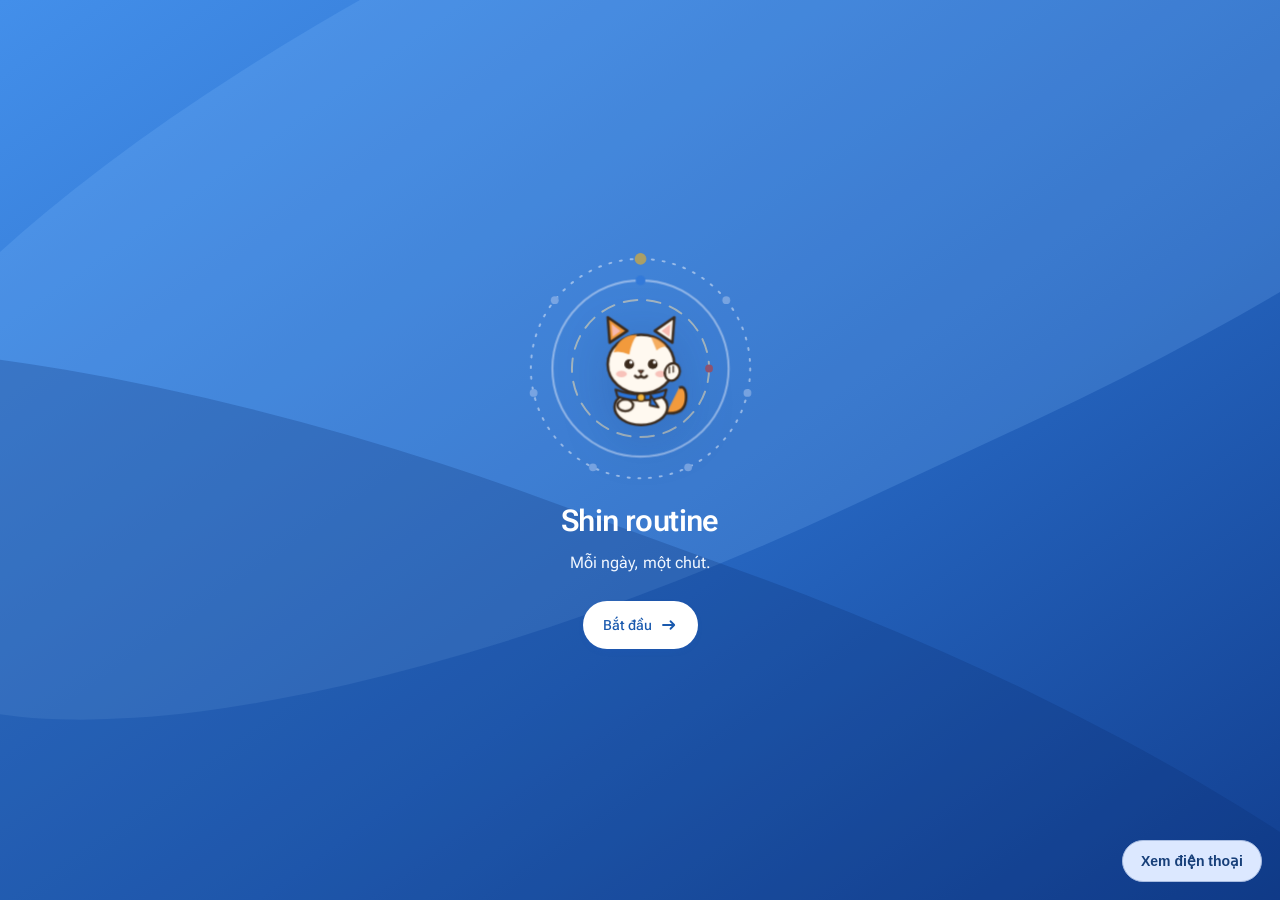
==== commit 67889736: "M3.3.19" ====
--- a/index.html
+++ b/index.html
@@ -1,68 +1,71 @@
-<!doctype html>
-<html lang="vi" class="growth-starting">
-<head>
-<meta charset="utf-8">
-<meta name="viewport" content="width=device-width, initial-scale=1, viewport-fit=cover">
-<meta name="theme-color" content="#2265C5">
-<style>html.growth-starting,html.growth-starting body{background:#2265C5}html.growth-starting #app{visibility:hidden}</style>
-<script>setTimeout(function(){document.documentElement.classList.remove("growth-starting");},6000);</script>
-<meta name="mobile-web-app-capable" content="yes">
-<meta name="apple-mobile-web-app-capable" content="yes">
-<meta name="apple-mobile-web-app-title" content="Shin M3">
-<title>Shin routine · M3</title>
-<meta name="description" content="Rèn luyện thói quen mỗi ngày với Shin. Ghi nhận, nhìn lại và lưu những điều đáng nhớ.">
-<link rel="manifest" href="manifest.webmanifest">
-<link rel="icon" href="icon-192.png">
-<link rel="apple-touch-icon" href="icon-192.png">
-<link rel="stylesheet" href="assets.css?v=M3.3.16">
-<link rel="stylesheet" href="legacy.css?v=M3.3.16">
-<link rel="stylesheet" href="m3.css?v=M3.3.16">
-<link rel="stylesheet" href="m3-flows.css?v=M3.3.16">
-<link rel="stylesheet" href="m3-cabinet.css?v=M3.3.16">
-<link rel="stylesheet" href="m3-final.css?v=M3.3.16">
-<link rel="stylesheet" href="release.css?v=M3.3.16">
-<link rel="stylesheet" href="mobile-refinement.css?v=M3.3.16">
-<link rel="stylesheet" href="routine-flow.css?v=M3.3.16">
-<link rel="stylesheet" href="routine-growth.css?v=M3.3.16">
-<link rel="stylesheet" href="routine-garden.css?v=M3.3.16">
-<link rel="stylesheet" href="routine-card-design.css?v=M3.3.16">
-<link rel="stylesheet" href="routine-navigation.css?v=M3.3.16">
-<link rel="stylesheet" href="routine-touch.css?v=M3.3.16">
-<link rel="stylesheet" href="routine-checkin.css?v=M3.3.16">
-<link rel="stylesheet" href="routine-refinements.css?v=M3.3.16">
-<link rel="stylesheet" href="routine-evening.css?v=M3.3.16">
-<link rel="stylesheet" href="routine-play.css?v=M3.3.16">
-<link rel="stylesheet" href="routine-sheets.css?v=M3.3.16">
-<script src="letters.js?v=M3.3.16" defer></script>
-<script src="app.js?v=M3.3.16" defer></script>
-<script src="m3-ui.js?v=M3.3.16" defer></script>
-<script src="m3-flows.js?v=M3.3.16" defer></script>
-<script src="m3-cabinet.js?v=M3.3.16" defer></script>
-<script src="m3-final.js?v=M3.3.16" defer></script>
-<script src="release-compat.js?v=M3.3.16" defer></script>
-<script src="routine-flow.js?v=M3.3.16" defer></script>
-<script src="routine-growth.js?v=M3.3.16" defer></script>
-<script src="routine-templates.js?v=M3.3.16" defer></script>
-<script src="routine-garden.js?v=M3.3.16" defer></script>
-<script src="routine-card-design.js?v=M3.3.16" defer></script>
-<script src="routine-navigation.js?v=M3.3.16" defer></script>
-<script src="routine-touch.js?v=M3.3.16" defer></script>
-<script src="routine-checkin.js?v=M3.3.16" defer></script>
-<script src="routine-refinements.js?v=M3.3.16" defer></script>
-<script src="routine-evening.js?v=M3.3.16" defer></script>
-<script src="routine-pomodoro.js?v=M3.3.16" defer></script>
-<script src="routine-play.js?v=M3.3.16" defer></script>
-<script src="routine-sheets.js?v=M3.3.16" defer></script>
-<script src="curriculum14.js?v=M3.3.16" defer></script>
-<link rel="stylesheet" href="refinement16.css?v=M3.3.16">
-<script src="refinement16.js?v=M3.3.16" defer></script>
-<script src="boot.js?v=M3.3.16" defer></script>
-<script src="typography-approved.js?v=M3.3.16" defer></script>
-</head>
-<body id="shinTypographyRoot" class="m3-review m3-release">
-<div id="app"></div>
-<div class="toast" id="toast" role="status" aria-live="polite"></div>
-<div id="printArea"></div>
-<noscript>Bật JavaScript để mở Shin routine.</noscript>
-</body>
-</html>
+<!doctype html>
+<html lang="vi" class="growth-starting">
+<head>
+<meta charset="utf-8">
+<meta name="viewport" content="width=device-width, initial-scale=1, viewport-fit=cover">
+<meta name="theme-color" content="#2265C5">
+<style>html.growth-starting,html.growth-starting body{background:#2265C5}html.growth-starting #app{visibility:hidden}</style>
+<script>setTimeout(function(){document.documentElement.classList.remove("growth-starting");},6000);</script>
+<meta name="mobile-web-app-capable" content="yes">
+<meta name="apple-mobile-web-app-capable" content="yes">
+<meta name="apple-mobile-web-app-title" content="Shin M3">
+<title>Shin routine · M3</title>
+<meta name="description" content="Rèn luyện thói quen mỗi ngày với Shin. Ghi nhận, nhìn lại và lưu những điều đáng nhớ.">
+<link rel="manifest" href="manifest.webmanifest">
+<link rel="icon" href="icon-192.png">
+<link rel="apple-touch-icon" href="icon-192.png">
+<link rel="stylesheet" href="assets.css?v=M3.3.19">
+<link rel="stylesheet" href="legacy.css?v=M3.3.19">
+<link rel="stylesheet" href="m3.css?v=M3.3.19">
+<link rel="stylesheet" href="m3-flows.css?v=M3.3.19">
+<link rel="stylesheet" href="m3-cabinet.css?v=M3.3.19">
+<link rel="stylesheet" href="m3-final.css?v=M3.3.19">
+<link rel="stylesheet" href="release.css?v=M3.3.19">
+<link rel="stylesheet" href="mobile-refinement.css?v=M3.3.19">
+<link rel="stylesheet" href="routine-flow.css?v=M3.3.19">
+<link rel="stylesheet" href="routine-growth.css?v=M3.3.19">
+<link rel="stylesheet" href="routine-garden.css?v=M3.3.19">
+<link rel="stylesheet" href="routine-card-design.css?v=M3.3.19">
+<link rel="stylesheet" href="routine-navigation.css?v=M3.3.19">
+<link rel="stylesheet" href="routine-touch.css?v=M3.3.19">
+<link rel="stylesheet" href="routine-checkin.css?v=M3.3.19">
+<link rel="stylesheet" href="routine-refinements.css?v=M3.3.19">
+<link rel="stylesheet" href="routine-evening.css?v=M3.3.19">
+<link rel="stylesheet" href="routine-play.css?v=M3.3.19">
+<link rel="stylesheet" href="routine-sheets.css?v=M3.3.19">
+<script src="letters.js?v=M3.3.19" defer></script>
+<script src="app.js?v=M3.3.19" defer></script>
+<script src="m3-ui.js?v=M3.3.19" defer></script>
+<script src="m3-flows.js?v=M3.3.19" defer></script>
+<script src="m3-cabinet.js?v=M3.3.19" defer></script>
+<script src="m3-final.js?v=M3.3.19" defer></script>
+<script src="release-compat.js?v=M3.3.19" defer></script>
+<script src="routine-flow.js?v=M3.3.19" defer></script>
+<script src="routine-growth.js?v=M3.3.19" defer></script>
+<script src="routine-templates.js?v=M3.3.19" defer></script>
+<script src="routine-garden.js?v=M3.3.19" defer></script>
+<script src="routine-card-design.js?v=M3.3.19" defer></script>
+<script src="routine-navigation.js?v=M3.3.19" defer></script>
+<script src="routine-touch.js?v=M3.3.19" defer></script>
+<script src="routine-checkin.js?v=M3.3.19" defer></script>
+<script src="routine-refinements.js?v=M3.3.19" defer></script>
+<script src="routine-evening.js?v=M3.3.19" defer></script>
+<script src="routine-pomodoro.js?v=M3.3.19" defer></script>
+<script src="routine-play.js?v=M3.3.19" defer></script>
+<script src="routine-sheets.js?v=M3.3.19" defer></script>
+<script src="curriculum14.js?v=M3.3.19" defer></script>
+<link rel="stylesheet" href="refinement16.css?v=M3.3.19">
+<script src="refinement16.js?v=M3.3.19" defer></script>
+<link rel="stylesheet" href="breath18.css?v=M3.3.19">
+<script src="breath18.js?v=M3.3.19" defer></script>
+<link rel="stylesheet" href="design-system.css?v=M3.3.19">
+<script src="design-system.js?v=M3.3.19" defer></script>
+<script src="boot.js?v=M3.3.19" defer></script>
+</head>
+<body id="shinTypographyRoot" class="m3-review m3-release">
+<div id="app"></div>
+<div class="toast" id="toast" role="status" aria-live="polite"></div>
+<div id="printArea"></div>
+<noscript>Bật JavaScript để mở Shin routine.</noscript>
+</body>
+</html>
--- a/breath18.css
+++ b/breath18.css
@@ -0,0 +1,80 @@
+/* All typography and colour rules are scoped to the breathing tool. */
+.m3-review .ov:has(.f2-breathe18){padding:0!important;align-items:stretch}
+.m3-review .sheet.f2-breathe18{width:100%!important;max-width:none!important;height:calc(100dvh - var(--kb))!important;max-height:calc(100dvh - var(--kb))!important;border-radius:0!important;margin:0!important;padding:0!important;display:flex;flex-direction:column;overflow:hidden;background:#F3F7FF;color:#25436E}
+.m3-review .sheet.f2-breathe18>.sheet14-grip{display:none!important}
+.m3-review:has(.f2-breathe18) #preview16{display:none}
+.breath18-sr{position:absolute!important;width:1px!important;height:1px!important;padding:0!important;margin:-1px!important;overflow:hidden!important;clip:rect(0,0,0,0)!important;white-space:nowrap!important;border:0!important}
+.breath18-body{position:relative;overflow:auto;min-height:0;flex:1;overscroll-behavior:contain;font:400 14px/1.5 var(--f);scrollbar-width:thin;scrollbar-color:#8EACD5 #EDF4FF}
+.breath18-stage{--ink:#234A7F;--button:#F2F7FFDB;--button-border:#FFFFFF80;position:relative;isolation:isolate;height:calc(100dvh - var(--kb));min-height:420px;width:100%;overflow:hidden;background:#D6E9FF;color:var(--ink)}
+.breath18-stage[data-scene=night]{--ink:#E4F0FF;--button:#264879B8;--button-border:#9BC1F44D;background:#152D59}
+.breath18-scene{position:absolute;inset:0;width:100%;height:100%;object-fit:cover;object-position:50% 35%;z-index:-2;user-select:none;pointer-events:none}
+.breath18-top{position:absolute;z-index:3;top:max(16px,env(safe-area-inset-top));left:20px;right:20px;display:flex;justify-content:space-between;align-items:center}
+.breath18-top-actions{display:flex;gap:10px}
+.breath18-stage .breath18-icon{display:grid;place-items:center;border:1px solid var(--button-border);background:var(--button);color:var(--ink);border-radius:50%;width:42px;height:42px;min-height:42px;padding:9px;box-shadow:none;backdrop-filter:blur(8px);cursor:pointer}
+.breath18-icon>svg{width:22px;height:22px;flex:none}
+.breath18-stage .breath18-icon .mi{font-size:22px!important}
+.breath18-stage .breath18-icon[aria-pressed=true]{background:#315F9F;color:#F1F7FF;border-color:#82ADE6}
+.breath18-remaining{position:absolute;z-index:1;top:clamp(94px,14dvh,154px);left:24px;right:24px;color:var(--ink);font:600 clamp(38px,9vw,64px)/1.15 var(--f);font-variant-numeric:tabular-nums;text-align:center;letter-spacing:-1.5px}
+.breath18-shin{position:absolute;left:50%;bottom:11%;width:min(77vw,410px,48dvh);height:auto;aspect-ratio:120/124;transform:translateX(-50%) scale(.96);transform-origin:50% 96%;will-change:transform;pointer-events:none}
+.breath18-shin>svg{width:100%;height:100%;overflow:visible}
+.breath18-shin:before{content:'';position:absolute;z-index:-1;bottom:1%;left:26%;width:48%;height:3%;background:#234F8938;border-radius:50%}
+.breath18-shin .tail,.breath18-shin .blink,.breath18-shin .bob,.breath18-shin .wave{animation:none!important}
+.breath18-hat,.breath18-glasses,.breath18-mouth-in,.breath18-mouth-out,.breath18-mouth-hold,.breath18-air{display:none}
+.breath18-shin[data-hat=true] .breath18-hat,.breath18-shin[data-glasses=true] .breath18-glasses{display:block}
+.breath18-shin[data-phase=in] .breath18-mouth-rest,.breath18-shin[data-phase=out] .breath18-mouth-rest,.breath18-shin[data-phase=holdIn] .breath18-mouth-rest,.breath18-shin[data-phase=holdOut] .breath18-mouth-rest{display:none}
+.breath18-shin[data-phase=in] .breath18-mouth-in,.breath18-shin[data-phase=out] .breath18-mouth-out,.breath18-shin[data-phase=out] .breath18-air,.breath18-shin[data-phase=holdIn] .breath18-mouth-hold,.breath18-shin[data-phase=holdOut] .breath18-mouth-hold{display:block}
+.breath18-shin[data-phase=out] .breath18-air{opacity:.85}
+.breath18-stage-controls{position:absolute;z-index:3;bottom:max(24px,env(safe-area-inset-bottom));left:50%;transform:translateX(-50%);display:flex;align-items:center;gap:22px}
+.breath18-stage .breath18-play{width:64px;height:64px;min-height:64px;display:grid;place-items:center;border-radius:50%;border:1px solid #B5D0F8;background:#2D64B6;color:#F8FBFF;padding:12px;box-shadow:0 4px 18px #1D477D20;cursor:pointer}
+.breath18-play .breath18-glyph{width:30px;height:30px}
+.breath18-stage[data-scene=night] .breath18-play{background:#BBD9FF;color:#173966}
+.breath18-stage :is(button):focus-visible,.breath18-panel :is(button,summary):focus-visible{outline:3px solid #3D76BD;outline-offset:4px}
+.breath18-stage[data-scene=night] :is(button):focus-visible{outline-color:#D0E7FF}
+.breath18-stage:fullscreen,.breath18-stage.breath18-immersive{width:100vw!important;height:100dvh!important;max-width:none!important;max-height:none!important;background:#CDE2FF}
+.breath18-stage.breath18-immersive{position:fixed!important;inset:0!important;z-index:2147483645}
+.breath18-stage:fullscreen .breath18-settings,.breath18-stage.breath18-immersive .breath18-settings{visibility:hidden}
+.breath18-panel{box-sizing:border-box;min-height:calc(100dvh - var(--kb));max-width:660px;margin:0 auto;padding:28px 24px max(38px,env(safe-area-inset-bottom));color:#284B79;font:400 14px/1.5 var(--f)}
+.breath18-panel-head{display:flex;justify-content:space-between;align-items:center;gap:12px;margin-bottom:12px}
+.breath18-panel-head small{font:600 10px/1.4 var(--f);letter-spacing:1.8px;color:#6281AB}
+.breath18-panel .breath18-panel-head h2{font:650 23px/1.3 var(--f);letter-spacing:-.4px;margin:4px 0;color:#284B79}
+.breath18-to-scene{width:40px;height:40px;display:grid;place-items:center;border:1px solid #BCD0EA;background:transparent;color:#3B659C;border-radius:50%;padding:7px}
+.breath18-panel .breath18-safety{font:400 12px/1.6 var(--f);color:#597297;margin:0 0 24px}
+.breath18-options{padding:0;border:0;margin:0;min-width:0}
+.breath18-options legend,.breath18-panel h3{font:600 15px/1.4 var(--f);margin:0 0 12px;color:#2C4F7D}
+.breath18-modes{display:grid;grid-template-columns:1fr 1fr;gap:10px}
+.breath18-modes>button{display:flex;flex-direction:column;gap:3px;border:1px solid #B8CCEA;border-radius:18px;background:#F8FAFF;color:#345783;text-align:left;padding:12px 14px;min-height:68px;box-shadow:none}
+.breath18-modes b{font:600 14px/1.4 var(--f)}.breath18-modes small{font:400 12px/1.4 var(--f)}
+.breath18-modes [aria-pressed=true]{background:#DCE9FF;border:2px solid #4A79B9;padding:11px 13px}
+.breath18-panel .breath18-pattern{font:400 12px/1.5 var(--f);color:#5F7B9F;margin:9px 0 18px}
+.breath18-unit{display:flex;background:#DFEAF9;border-radius:26px;padding:4px;gap:4px}
+.breath18-unit button{flex:1;min-height:42px;border:0;border-radius:24px;background:transparent;color:#456791;font:500 13px/1.4 var(--f);padding:8px}
+.breath18-unit [aria-pressed=true]{background:#FAFCFF;color:#285898}
+.breath18-values{display:flex;gap:8px;margin-top:12px}
+.breath18-values button{flex:1;min-height:44px;border:1px solid #BCD0EA;border-radius:24px;background:transparent;font:500 13px/1.4 var(--f);color:#456791}
+.breath18-values [aria-pressed=true]{background:#376CB6;border-color:#376CB6;color:#fff}
+.breath18-panel .breath18-definition{font:400 11px/1.55 var(--f);color:#617DA1;margin:9px 0 0}
+.breath18-options:disabled{opacity:.55}
+.breath18-appearance{border-top:1px solid #CFDFF2;margin-top:24px;padding-top:22px}
+.breath18-scenes{display:grid;grid-template-columns:repeat(3,minmax(0,1fr));gap:10px}
+.breath18-scenes button{position:relative;overflow:hidden;padding:0 0 8px;border:2px solid transparent;border-radius:16px;background:#E2ECFB;color:#456791;box-shadow:none;font:500 12px/1.4 var(--f)}
+.breath18-scenes img{display:block;width:100%;height:88px;object-fit:cover;object-position:50% 57%;margin-bottom:7px}
+.breath18-scenes button>.breath18-glyph{position:absolute;right:5px;top:5px;border-radius:50%;background:#376CB6;color:#fff;padding:2px;width:18px;height:18px;opacity:0}
+.breath18-scenes [aria-pressed=true]{border-color:#376CB6;background:#D6E6FF;color:#204B85}
+.breath18-scenes [aria-pressed=true]>.breath18-glyph{opacity:1}
+.breath18-accessories{display:flex;gap:8px;flex-wrap:wrap;margin-top:14px}
+.breath18-accessories button{display:flex;gap:6px;align-items:center;justify-content:center;min-height:40px;padding:8px 12px;border-radius:22px;border:1px solid #B7CCE8;background:transparent;color:#456791;font:500 12px/1.4 var(--f);box-shadow:none}
+.breath18-accessories button>.breath18-glyph{width:16px;height:16px;opacity:.15}
+.breath18-accessories button>svg{width:17px;height:17px}
+.breath18-accessories [aria-pressed=true]{background:#DAE8FD;border-color:#7499CB;color:#285898}
+.breath18-accessories [aria-pressed=true]>.breath18-glyph{opacity:1}
+.breath18-related{margin-top:24px;border-top:1px solid #CFDFF2;padding-top:16px;font-size:12px}
+.breath18-related summary{display:flex;justify-content:space-between;gap:8px;align-items:center;font-weight:600;cursor:pointer;list-style:none}
+.breath18-related p{margin:12px 0;line-height:1.65}
+.breath18-panel .flow-link{font:500 13px/1.5 var(--f);color:#3269B4}
+.breath18-reflect{margin-top:22px;padding:18px;border-radius:20px;background:#DFEBFE}
+.breath18-reflect p{font-size:13px;margin:0 0 10px}.breath18-reflect small{display:block;font-size:11px;margin-top:8px}.breath18-reflect[hidden]{display:none}
+.breath18-tool:before{background:radial-gradient(ellipse at 85% 50%,transparent 25px,#547FC31A 26px,#547FC31A 28px,transparent 29px,transparent 38px,#547FC312 39px,#547FC312 41px,transparent 42px)!important}
+.breath18-tool .play14-tool-art>svg{width:60px;height:60px}
+@media(min-aspect-ratio:6/5){.breath18-shin{width:min(42vw,45dvh,470px);bottom:11%}.breath18-remaining{top:12%}.breath18-scene{object-position:50% 30%}.breath18-top{left:28px;right:28px;top:24px}}
+@media(max-height:560px){.breath18-stage{min-height:300px}.breath18-remaining{top:64px;font-size:34px}.breath18-shin{width:min(40vw,48dvh);bottom:16%}.breath18-stage-controls{bottom:12px;gap:18px}.breath18-stage .breath18-play{width:48px;height:48px;min-height:48px;padding:8px}.breath18-play .mi{font-size:28px!important}}
+@media(prefers-reduced-motion:reduce){.breath18-shin{will-change:auto}.breath18-air{display:none!important}}
--- a/design-system.css
+++ b/design-system.css
@@ -0,0 +1,223 @@
+/* Shin M3.3.19: one semantic type scale and one flow scaffold.
+   Explicit roles replace typography-approved.js and its per-element !important
+   styles. Important type declarations below bridge older component styles. */
+:root{
+ --shin-title:1.375rem;--shin-dialog:1.25rem;--shin-section:1.125rem;
+ --shin-body:1rem;--shin-label:.875rem;--shin-meta:.75rem;
+ --shin-space:16px;--shin-sheet-radius:28px;--shin-target:48px;
+}
+html{-webkit-text-size-adjust:100%;text-size-adjust:100%}
+#shinTypographyRoot{font-size:var(--shin-body);line-height:1.5}
+#shinTypographyRoot :is(#app,.ov){font-size:var(--shin-body);line-height:1.5}
+#shinTypographyRoot :is(p,li,blockquote,label,.lbl,.qlab,.sentence,.sentence u,.say__b,.hw__why,.safe,.out,.quote,.steps,.f3-memo>p,.m3-journal-note,.flow-day-entry>p,.letter-body37):not(:where(.flow-paper *,.postage37 *)){
+ font-size:var(--shin-body)!important;line-height:1.5!important;
+}
+#shinTypographyRoot :is(h2,h3,.f3-section-heading h2,.f3-setting-group h2,.f2-how-title h2,.f2-ci-row-head h3,.flow-empty h2):not(:where(.flow-paper *,.postage37 *)){
+ font-size:var(--shin-section)!important;line-height:1.3334!important;font-weight:600;
+}
+#shinTypographyRoot :is(small,time,.note,.tiny,.ver,.m3-status,.f3-status,.m3-kicker,.ey,.hw__k,.ci40-kicker,.ci40-save-hint,.evening-pomo-eyebrow,.breath18-panel-head small,.review16 li):not(:where(.flow-paper *,.postage37 *)){
+ font-size:var(--shin-meta)!important;line-height:1.3334!important;
+}
+#shinTypographyRoot :is(.m3-subtitle,.flow-row-main small,.flow-week-title small,.evening-mini small,.f3-setting-label small,.f3-setting-header>.sndt,.f2-head small,.ci40-hero>p:not(.ci40-kicker),.f3-empty,.letter-hint37,.letter-meaning37,.week-count-description31,.wnotes,.wnotes li,.wnotes li>b,.review16 p,.review16 summary,.runtime32 span,.runtime32 button,.m3-week-legend p):not(:where(.flow-paper *)){
+ font-size:var(--shin-label)!important;line-height:1.4286!important;
+}
+#shinTypographyRoot :is(input:not([type=checkbox]):not([type=radio]):not([type=range]),textarea,select){font-size:var(--shin-body)!important;line-height:1.5!important;max-width:100%;min-width:0}
+#shinTypographyRoot :is(.btn,.m3-button,.chp,.flow-link,.f2-text-button,.linkb,.week-link,.f3-tabs button,.f3-filters button,.m3-tabs button,.evening-skip-choice,.ci40-primary,.flow-flip){
+ font-size:var(--shin-label)!important;line-height:1.4286!important;font-weight:500;
+}
+#shinTypographyRoot :is(.f3-tabs button span,.m3-tabs button span,.chp span):not(.material-symbols-rounded){font-size:inherit!important;line-height:inherit!important}
+#shinTypographyRoot :is(.flow-row-main b,.flow-week-title b,.evening-mini b,.f3-lesson-row b,.f3-library-row-title b,.f3-setting-label>b,.f2-recorded-row>b,.f2-identity p,.ci40-extra-row>span,.ci40-moods>button){font-size:var(--shin-body)!important;line-height:1.5!important}
+#shinTypographyRoot :is(.evening-group-label,.m3-heading>#hdate,.flow-today-toolbar,.flow-entry-meta time,.growth-key,.growth-key span){font-size:var(--shin-meta)!important;line-height:1.3334!important;color:var(--on-surface-variant)}
+#shinTypographyRoot :is(.evening-tool b,.f3-create b,.m3-week-nav b){font-size:var(--shin-section)!important;line-height:1.3334!important}
+#shinTypographyRoot :is(.sh__h>b,.sh__h>h2,.f2-head b,.shin-wizard-head b,.ci40-bar>b){
+ font-size:var(--shin-dialog)!important;line-height:1.4!important;font-weight:600;min-width:0;
+}
+#shinTypographyRoot :is(.ci40-hero h2,.onboard-heading32 h1,.onboard32 h1,.first-choice32 h2,.wk__h h2,.tree-award h2){font-size:var(--shin-title)!important;line-height:1.2728!important}
+#shinTypographyRoot #pageTitle35{font-size:var(--shin-title)!important;line-height:1.2728!important;letter-spacing:0;font-weight:600;margin:0;min-width:0;max-width:100%;white-space:nowrap;overflow:hidden;text-overflow:ellipsis}
+#shinTypographyRoot .flow-card-stage{--balance-title:22px;--balance-body:18px;--balance-meta:12px}
+#shinTypographyRoot .flow-card-stage :is(.flow-paper h2,.band-title h2){font-size:var(--balance-title)!important;line-height:1.2728!important}
+#shinTypographyRoot .flow-card-stage :is(.band-block>p,.band-formula>.flow-who,.flow-japanese>p,.flow-benefit,.flow-back>blockquote,.flow-back>blockquote p){font-size:var(--balance-body)!important;line-height:1.5!important}
+#shinTypographyRoot .flow-card-stage :is(.flow-card-level,.flow-card-how,.band-block>small,.flow-back-label,.flow-japanese>small,.flow-card-owner,.flow-card-owner b,.flow-card-owner small,.f2-day small,.flow-senpai small,.flow-senpai b,.band-personal){font-size:var(--balance-meta)!important;line-height:1.5!important}
+#shinTypographyRoot :is(.sh__h,.ci40-bar)>:is(b,h2),#shinTypographyRoot .f2-head>div,#shinTypographyRoot .shin-wizard-head>div{flex:1;min-width:0}
+#shinTypographyRoot :is(.sh__h,.ci40-bar)>:is(b,h2),#shinTypographyRoot .f2-head b,#shinTypographyRoot .shin-wizard-head b{display:block;white-space:nowrap;overflow:hidden;text-overflow:ellipsis}
+#shinTypographyRoot :is(.btn,.m3-button,.flow-link,.f2-text-button,.chp,.linkb,.week-link,.evening-skip-choice){min-height:48px;border-radius:24px;max-width:100%;white-space:normal;overflow-wrap:anywhere}
+#shinTypographyRoot :is(.m3-icon-button,button.x,button.back,.flow-row-plus,.flow-card-edit,.flow-card-speak,.breath18-icon,.breath18-to-scene,#gear){width:48px;min-width:48px;height:48px;min-height:48px;flex-shrink:0;padding:12px;box-sizing:border-box}
+#shinTypographyRoot .sheet .igrid button{min-height:48px;min-width:0}
+#shinTypographyRoot .sheet .swrow button{min-width:0;min-height:48px}
+#shinTypographyRoot .sheet14-grip{height:24px;min-height:24px;flex:0 0 24px;cursor:grab}
+#shinTypographyRoot :is(.sh__h,.f2-sheet .f2-head,.ci40-top){backdrop-filter:none;-webkit-backdrop-filter:none}
+.shin-flow-progress{flex:none;position:relative;padding:0 16px 16px;background:var(--surface-low);--shin-track:var(--surface-high);--shin-active:var(--primary);color:var(--on-surface-variant)}
+.shin-flow-progress__meta{display:flex;align-items:baseline;justify-content:space-between;gap:12px;margin-bottom:8px;font:400 var(--shin-meta)/1.3334 var(--f)}
+.shin-flow-progress__meta>span:first-child{min-width:0;overflow:hidden;text-overflow:ellipsis;white-space:nowrap}
+.shin-flow-progress__meta>span:last-child{flex:none;white-space:nowrap;font-variant-numeric:tabular-nums}
+.shin-flow-progress__track{height:4px;border-radius:4px;background:var(--shin-track);overflow:hidden}
+.shin-flow-progress__track>i{display:block;height:100%;border-radius:inherit;background:var(--shin-active);transition:width .2s var(--ease)}
+.shin-flow-progress--inverse{--shin-track:#FFFFFF33;--shin-active:#BED8FF;background:var(--ci40-hero);color:var(--ci40-subtitle)}
+#shinTypographyRoot .shin-wizard-head{top:auto!important;margin:0;padding:8px 8px 8px 16px;min-height:64px;gap:4px;background:var(--surface-low)}
+#shinTypographyRoot .shin-wizard-head>.m3-icon-button:first-child{margin-left:-8px}
+#shinTypographyRoot .wizard16{display:flex;flex-direction:column;height:auto;min-height:0;overflow:hidden;padding:0;scroll-padding:0}
+#shinTypographyRoot .wizard16>.lc{flex:0 1 auto;min-height:0;overflow:auto;padding:8px 16px 24px;overscroll-behavior:contain;scroll-padding:16px}
+#shinTypographyRoot .wizard16>.sbar{position:static;margin:0;border:0;border-top:1px solid var(--outline-variant);border-radius:0;box-shadow:none;flex:none;gap:12px;padding:12px 16px calc(12px + env(safe-area-inset-bottom));background:var(--surface-low)}
+#shinTypographyRoot .wizard16 .sbar .st{font-size:var(--shin-meta)!important;line-height:1.3334!important;font-weight:400;flex:1;min-width:0;color:var(--on-surface-variant)}
+#shinTypographyRoot .wizard16 .sbar>.btn{flex:0 1 auto;min-width:96px}
+#shinTypographyRoot .goal16{padding:8px 0;font-size:var(--shin-body);line-height:1.5}
+#shinTypographyRoot .goal16-buttons{display:grid;grid-template-columns:repeat(7,minmax(0,1fr));gap:4px;max-width:420px;margin:24px 0 16px}
+#shinTypographyRoot .goal16-buttons button{width:100%;min-width:0;min-height:48px;height:48px;border-radius:24px;font-size:var(--shin-body);padding:0}
+#shinTypographyRoot .goal16-label{margin:12px 0}
+#shinTypographyRoot .sheet.f2-sheet:not(.f2-detail):not(.f2-breathe18):not(.f2-game14){display:flex;flex-direction:column;overflow:hidden;scroll-padding:0}
+#shinTypographyRoot .f2-sheet>.f2-head{position:relative;top:auto;flex:none;min-height:64px;margin:0;padding:8px 8px 8px 16px;gap:4px;z-index:2}
+#shinTypographyRoot .f2-sheet>.f2-body{flex:1 1 auto;min-height:0;overflow-y:auto;overflow-x:hidden;overscroll-behavior:contain;scroll-padding:16px;padding:16px}
+#shinTypographyRoot .f2-sheet>.f3-tabs,#shinTypographyRoot .f2-sheet>.f2-detail-tabs{position:relative;top:auto;flex:none;min-width:0}
+#shinTypographyRoot .f2-sheet>.f2-footer{position:relative;bottom:auto;flex:none;margin:0;min-height:72px;gap:8px;padding:12px 16px calc(12px + env(safe-area-inset-bottom));box-shadow:none}
+#shinTypographyRoot .f2-sheet>.f2-footer .f2-step-link{white-space:nowrap}
+#shinTypographyRoot .f2-how-title{margin-bottom:16px;align-items:flex-start;gap:12px}
+#shinTypographyRoot .f2-how-title h2{margin:0}
+#shinTypographyRoot .f2-how-content :is(p,li,.say__b,.hw__why,.quote,.safe,.out){font-size:var(--shin-body)!important;line-height:1.5!important}
+#shinTypographyRoot .f2-how-content .say__b b{font-size:inherit;line-height:inherit}
+#shinTypographyRoot .f2-how-content .hw__k{font-size:var(--shin-label)!important;line-height:1.4286!important}
+#shinTypographyRoot .ci40-sheet .ci40-top{padding:0;background:var(--ci40-hero)}
+#shinTypographyRoot .ci40-bar{padding:4px 8px 4px 16px;gap:4px;min-height:56px}
+#shinTypographyRoot .ci40-top .shin-flow-progress{padding-bottom:12px}
+#shinTypographyRoot .ci40-hero{padding:12px 16px 20px}
+#shinTypographyRoot .ci40-hero .ci40-emblem{display:none}
+#shinTypographyRoot .ci40-hero h2{margin:4px 0 8px;overflow-wrap:anywhere}
+#shinTypographyRoot .ci40-body{padding:16px}
+#shinTypographyRoot .ci40-question,#shinTypographyRoot .ci40-sheet .lbl{font-size:var(--shin-body)!important;line-height:1.5!important}
+#shinTypographyRoot .ci40-footer{padding:8px 16px calc(8px + env(safe-area-inset-bottom));gap:0;background:var(--surface);border-top:1px solid var(--outline-variant);flex:none}
+#shinTypographyRoot .ci40-footer :is(.ci40-primary,.ci40-skip){min-height:48px;margin:0}
+#shinTypographyRoot .ci40-sheet .ci40-primary{font-size:var(--shin-label)!important;line-height:1.4286!important}
+#shinTypographyRoot .ci40-save-hint{margin:0 0 4px}
+#shinTypographyRoot .ci40-scroll{min-height:0;scroll-padding:16px}
+#shinTypographyRoot .ci40-sheet textarea.inp{font-size:var(--shin-body)!important;line-height:1.5!important;min-height:96px;resize:vertical}
+#shinTypographyRoot .ci40-sheet .f2-options .record-option{min-height:72px;font-size:var(--shin-label)!important;line-height:1.4286!important}
+#shinTypographyRoot .ci40-extra-row{flex-wrap:wrap;min-width:0}
+#shinTypographyRoot .ci40-extra-row>span{flex:1 1 140px}
+#shinTypographyRoot .quick16 .ci40-top{background:var(--surface);color:var(--on-surface)}
+#shinTypographyRoot .quick16-status{padding:12px 16px;flex-wrap:wrap}
+#shinTypographyRoot .quick16 .ci40-scroll{min-height:0}
+#shinTypographyRoot .f3-setting-header .f3-setting-label{min-width:0;flex:1}
+#shinTypographyRoot .f3-setting-header .f3-setting-label>b{overflow-wrap:anywhere}
+#shinTypographyRoot .f3-setting-header .f3-setting-label>small{white-space:normal}
+#shinTypographyRoot .f3-setting-header>.m3-row-icon{flex-shrink:0}
+#shinTypographyRoot .f3-setting-header>.m3-button,#shinTypographyRoot .f3-setting-header>.btn{flex-shrink:0}
+#shinTypographyRoot .f3-stats b{font-size:var(--shin-title)!important;line-height:1.2728!important}
+#shinTypographyRoot .f3-stats span{font-size:var(--shin-meta)!important;line-height:1.3334!important}
+#shinTypographyRoot .f3-tabs{gap:0;padding:0 8px}
+#shinTypographyRoot .f3-tabs>button{min-width:0;padding:12px 8px;flex:1}
+#shinTypographyRoot .evening-library>.f3-tabs{display:grid;grid-template-columns:repeat(3,minmax(0,1fr));padding:0;gap:0}
+#shinTypographyRoot .evening-library>.f3-tabs>button{padding:12px 4px;gap:4px}
+#shinTypographyRoot .evening-library>.f3-tabs>button>span:not(.material-symbols-rounded){white-space:nowrap}
+#shinTypographyRoot .f3-filters{flex-wrap:wrap;gap:8px}
+#shinTypographyRoot .f3-filters button{min-height:48px}
+#shinTypographyRoot .letter-sheet37{display:flex;flex-direction:column;padding:0;overflow:hidden}
+#shinTypographyRoot .letter-sheet37>.sh__h{position:relative;top:auto;flex:none;min-height:64px;padding:8px 8px 8px 16px;margin:0;background:var(--surface-low)}
+#shinTypographyRoot .letter-content37{flex:1 1 auto;min-height:0;overflow:auto;overscroll-behavior:contain;width:100%;max-width:none;padding:16px;box-sizing:border-box}
+#shinTypographyRoot .letter-footer37{position:relative;bottom:auto;display:flex;flex-direction:column;gap:4px;margin-top:16px;padding:12px 0 calc(8px + env(safe-area-inset-bottom));background:var(--surface-low)}
+#shinTypographyRoot .letter-footer37 .btn{width:100%}
+#shinTypographyRoot .letter-compose37 .letter-hint37{margin:8px 0 16px}
+#shinTypographyRoot .sheet .wk__hb h3{font-size:var(--shin-section)!important;line-height:1.3334!important}
+#shinTypographyRoot .sheet .wk__hb h3>.small{font-size:var(--shin-meta)!important;line-height:1.3334!important}
+#shinTypographyRoot .sheet .days>div{font-size:var(--shin-meta)!important;line-height:1.3334!important;min-width:0}
+#shinTypographyRoot .sheet .wlegend>span{font-size:var(--shin-meta)!important;line-height:1.3334!important}
+#shinTypographyRoot .runtime32[data-kind=offline]{white-space:normal;overflow:visible}
+#shinTypographyRoot .runtime32[data-kind=offline]>span{white-space:normal}
+#shinTypographyRoot .flow-week-dots,#shinTypographyRoot .f2-card-week>div{display:grid;grid-template-columns:repeat(7,minmax(0,1fr));gap:0}
+#shinTypographyRoot .flow-week-day{min-width:0;min-height:56px}
+#shinTypographyRoot .flow-week-day small{white-space:nowrap;font-size:var(--shin-meta)!important;line-height:1.3334!important}
+#shinTypographyRoot :is(.flow-paper,.flow-week-row,.evening-mini,.m3-week-surface,.m3-page,.f3-setting-group,.wk){min-width:0;max-width:100%;box-sizing:border-box}
+#shinTypographyRoot :is(.flow-day-entry p,.m3-journal-note,.growth-entry p,.letter-body37,.review16 li span){overflow-wrap:anywhere;word-break:normal}
+#shinTypographyRoot .breath18-panel{font-size:var(--shin-label);line-height:1.4286}
+#shinTypographyRoot .breath18-panel-head h2{font-size:var(--shin-dialog)!important;line-height:1.4!important}
+#shinTypographyRoot .breath18-panel :is(button,summary){font-size:var(--shin-label)!important;line-height:1.4286!important;min-height:48px}
+#shinTypographyRoot .breath18-stage .breath18-icon{width:48px;height:48px;min-height:48px}
+#shinTypographyRoot :is(button,a,input,textarea,select,summary):focus-visible{outline:2px solid var(--primary);outline-offset:3px}
+#shinTypographyRoot .sheet14-grip:focus-visible{outline-offset:-4px}
+@media(max-width:767px){
+ #shinTypographyRoot .m3-appbar{container:shin-header / inline-size;display:grid;grid-template-columns:minmax(0,1fr) auto;grid-template-rows:auto auto;gap:0 8px;padding:max(8px,env(safe-area-inset-top)) 16px 12px;margin:0;align-items:center;max-width:100%;box-sizing:border-box}
+ #shinTypographyRoot .m3-heading{display:contents}
+ #shinTypographyRoot .m3-heading>#hdate{grid-column:1;grid-row:1;min-width:0;margin:0;overflow-wrap:anywhere}
+ #shinTypographyRoot .m3-heading>div{grid-column:1/-1;grid-row:2;display:flex;align-items:center;gap:4px;min-width:0;width:100%!important;max-width:100%}
+ #shinTypographyRoot .m3-top-actions{grid-column:2;grid-row:1;display:flex;align-items:center;justify-content:flex-end;gap:0;min-width:0;flex-wrap:wrap}
+ #shinTypographyRoot .m3-top-actions :is(#saveStatus32,#hpts,[data-act=collection]){display:none}
+ #shinTypographyRoot .m3-floating-action{position:static}
+ #shinTypographyRoot .ckb{width:auto;min-width:0;min-height:48px;height:auto;padding:6px 12px;gap:6px;border-radius:24px}
+ #shinTypographyRoot .ckb span>b{font-size:var(--shin-label)!important;line-height:1.4286!important}
+ #shinTypographyRoot .ckb span>small{font-size:var(--shin-meta)!important;line-height:1.3334!important}
+ #shinTypographyRoot .m3-main{padding:8px 16px calc(112px + env(safe-area-inset-bottom));margin:0;min-width:0}
+ #shinTypographyRoot .m3-release-demo{margin:0;padding:4px 16px;min-height:40px;font-size:var(--shin-meta);line-height:1.3334;gap:12px;box-sizing:border-box}
+ #shinTypographyRoot .m3-release-demo button{min-height:40px;flex-shrink:0}
+ #shinTypographyRoot .m3-navigation{container:shin-nav / inline-size;inset:auto 8px 8px;width:auto;max-width:none;min-height:76px;padding:4px 4px calc(4px + env(safe-area-inset-bottom));display:flex;flex-direction:row;gap:0;border-radius:28px;box-sizing:border-box}
+ #shinTypographyRoot .m3-navigation>button{flex:1;min-width:0;max-width:none;min-height:64px;gap:4px;padding:4px 0;border-radius:24px}
+ #shinTypographyRoot .m3-navigation>button>span:not(.m3-nav-indicator){font-size:var(--shin-meta)!important;line-height:1.3334!important;white-space:nowrap}
+ #shinTypographyRoot .m3-navigation .m3-nav-indicator{width:56px;max-width:100%;height:32px;min-height:32px}
+ #shinTypographyRoot .m3-navigation .m3-rail-brand{display:none}
+ #shinTypographyRoot .ov,#shinTypographyRoot .ov.f2-overlay{padding:0!important;align-items:flex-end}
+ #shinTypographyRoot .sheet,#shinTypographyRoot .sheet.sheet--mini{width:100%;max-width:none;max-height:calc(100dvh - max(12px,env(safe-area-inset-top)) - var(--kb));height:auto;min-height:0;border-radius:28px 28px 0 0;padding:16px;box-sizing:border-box;overscroll-behavior:contain}
+ #shinTypographyRoot .sheet14-ready:not(.f2-sheet):not(.wizard16):not(.letter-sheet37):not(.ref12-achievement):not(.ref12-week)>.sheet14-grip{width:calc(100% + 32px);margin-left:-16px;margin-top:-16px}
+ #shinTypographyRoot .sheet.wizard16,#shinTypographyRoot .sheet.letter-sheet37{padding:0}
+ #shinTypographyRoot .sheet.f2-sheet{padding:0}
+ #shinTypographyRoot .sheet:is(.f2-how,.f2-lesson,.f2-notebook,.f2-detail,.f2-pomodoro,.f2-game14,.f2-breathe18,.f2-checkin,.ref12-week){height:calc(100dvh - var(--kb));max-height:calc(100dvh - var(--kb));border-radius:0}
+ #shinTypographyRoot .sheet.f2-record,#shinTypographyRoot .sheet.quick16{height:auto;max-height:calc(100dvh - 12px - var(--kb));width:100%;border-radius:28px 28px 0 0}
+ #shinTypographyRoot .sheet.letter-sheet37{height:auto;max-height:calc(100dvh - 12px - var(--kb))}
+ #shinTypographyRoot .sheet.f3-letter-compose{height:calc(100dvh - var(--kb));max-height:calc(100dvh - var(--kb));border-radius:0}
+ #shinTypographyRoot .sheet:is(.f2-how,.f2-lesson,.f2-notebook,.f2-detail,.f2-pomodoro,.f2-game14,.f2-checkin,.f3-letter-compose)>.sheet14-grip{height:calc(24px + env(safe-area-inset-top));min-height:calc(24px + env(safe-area-inset-top));flex-basis:calc(24px + env(safe-area-inset-top));padding-top:env(safe-area-inset-top);box-sizing:border-box}
+ #shinTypographyRoot .f2-pomodoro .evening-pomodoro{padding:16px!important}
+ #shinTypographyRoot .sheet.ref12-week{padding:0 16px 16px}
+ #shinTypographyRoot .sheet.ref12-week>.sheet14-grip{width:calc(100% + 32px);margin-left:-16px}
+ #shinTypographyRoot .sheet.ref12-week>.sh__h{padding-left:0;padding-right:0;top:24px}
+ #shinTypographyRoot .sheet.ref12-achievement{padding:0}
+ #shinTypographyRoot .detail16 .f2-detail-footer{padding:8px 16px calc(8px + env(safe-area-inset-bottom));gap:8px}
+ #shinTypographyRoot .detail16.flow-card-mode #habit-body33{padding:12px 16px!important}
+ #shinTypographyRoot .m3-heading>.week-title16 #pageTitle35{flex:0 1 auto!important;width:auto!important;max-width:calc(100% - 56px)!important}
+ #shinTypographyRoot #saved16{margin:0;flex:none}
+}
+/* Container queries also respond to browser zoom and large text, where the
+   layout's actual available width is smaller than the viewport media query. */
+#shinTypographyRoot :is(.m3-page-week,.m3-page-library){container:shin-content / inline-size}
+@container shin-header (max-width:240px){
+ #shinTypographyRoot .m3-heading>#hdate{grid-column:1/-1;grid-row:1;overflow-wrap:normal;margin:4px 0}
+ #shinTypographyRoot .m3-heading>div{grid-column:1/-1;grid-row:2}
+ #shinTypographyRoot .m3-top-actions{grid-column:1/-1;grid-row:3;justify-content:flex-start;margin-top:8px}
+}
+@container shin-nav (max-width:260px){
+ #shinTypographyRoot .m3-navigation>button>span:not(.m3-nav-indicator){white-space:normal;overflow-wrap:normal;text-align:center;width:100%}
+}
+@container shin-content (max-width:240px){
+ #shinTypographyRoot .m3-week-nav{display:grid;grid-template-columns:48px minmax(0,1fr) 48px;gap:4px}
+ #shinTypographyRoot .m3-week-nav>div{grid-row:1;grid-column:1/-1}
+ #shinTypographyRoot .m3-week-nav>button{grid-row:2}
+ #shinTypographyRoot .m3-week-nav>button:last-child{grid-column:3}
+ #shinTypographyRoot .flow-week-title>.flow-emblem{display:none}
+ #shinTypographyRoot .flow-week-title>.material-symbols-rounded{display:none}
+ #shinTypographyRoot .evening-mini-grid{grid-template-columns:minmax(0,1fr)}
+ #shinTypographyRoot .evening-week-challenge{display:block}
+ #shinTypographyRoot .evening-week-challenge>svg{display:none}
+}
+@media(max-width:359px){
+ #shinTypographyRoot .f3-tabs>button{padding:12px 4px;gap:4px}
+ #shinTypographyRoot .f3-tabs .material-symbols-rounded{width:20px;height:20px;font-size:20px;flex-basis:20px}
+ #shinTypographyRoot .ci40-sheet .f2-options{gap:6px}
+ #shinTypographyRoot .ci40-sheet .f2-options .record-option{font-size:var(--shin-meta)!important;padding:8px 4px}
+ #shinTypographyRoot .flow-card-stage .band-front{padding-left:40px}
+ #shinTypographyRoot .flow-card-stage .flow-paper{padding-right:16px}
+}
+@media(max-height:700px){
+ #shinTypographyRoot .ci40-hero{padding:8px 16px 12px}
+ #shinTypographyRoot .ci40-hero .ci40-kicker{display:none}
+ #shinTypographyRoot .ci40-top .shin-flow-progress{padding-bottom:8px}
+ #shinTypographyRoot .ci40-footer{padding-top:8px}
+}
+@media(max-height:500px){
+ #shinTypographyRoot .ci40-hero>p,#shinTypographyRoot .ci40-hero-link{display:none}
+ #shinTypographyRoot .ci40-hero h2{font-size:var(--shin-section)!important;line-height:1.3334!important;margin:0}
+ #shinTypographyRoot .ci40-body{padding:12px 16px 16px}
+ #shinTypographyRoot .ci40-bar{min-height:48px;padding-top:0;padding-bottom:0}
+ #shinTypographyRoot .ci40-footer{padding:4px 16px calc(4px + env(safe-area-inset-bottom))}
+ #shinTypographyRoot .ci40-save-hint{display:none}
+}
+#shinTypographyRoot.keyboard-open32 .ci40-hero>p,#shinTypographyRoot.keyboard-open32 .ci40-hero-link,#shinTypographyRoot.keyboard-open32 .ci40-kicker{display:none}
+#shinTypographyRoot.keyboard-open32 .ci40-hero{padding:8px 16px}
+#shinTypographyRoot.keyboard-open32 .m3-navigation{display:none}
+@media(prefers-reduced-motion:reduce){.shin-flow-progress__track>i{transition:none}}
+
+#shinTypographyRoot .f2-how-title h2{text-wrap:balance}
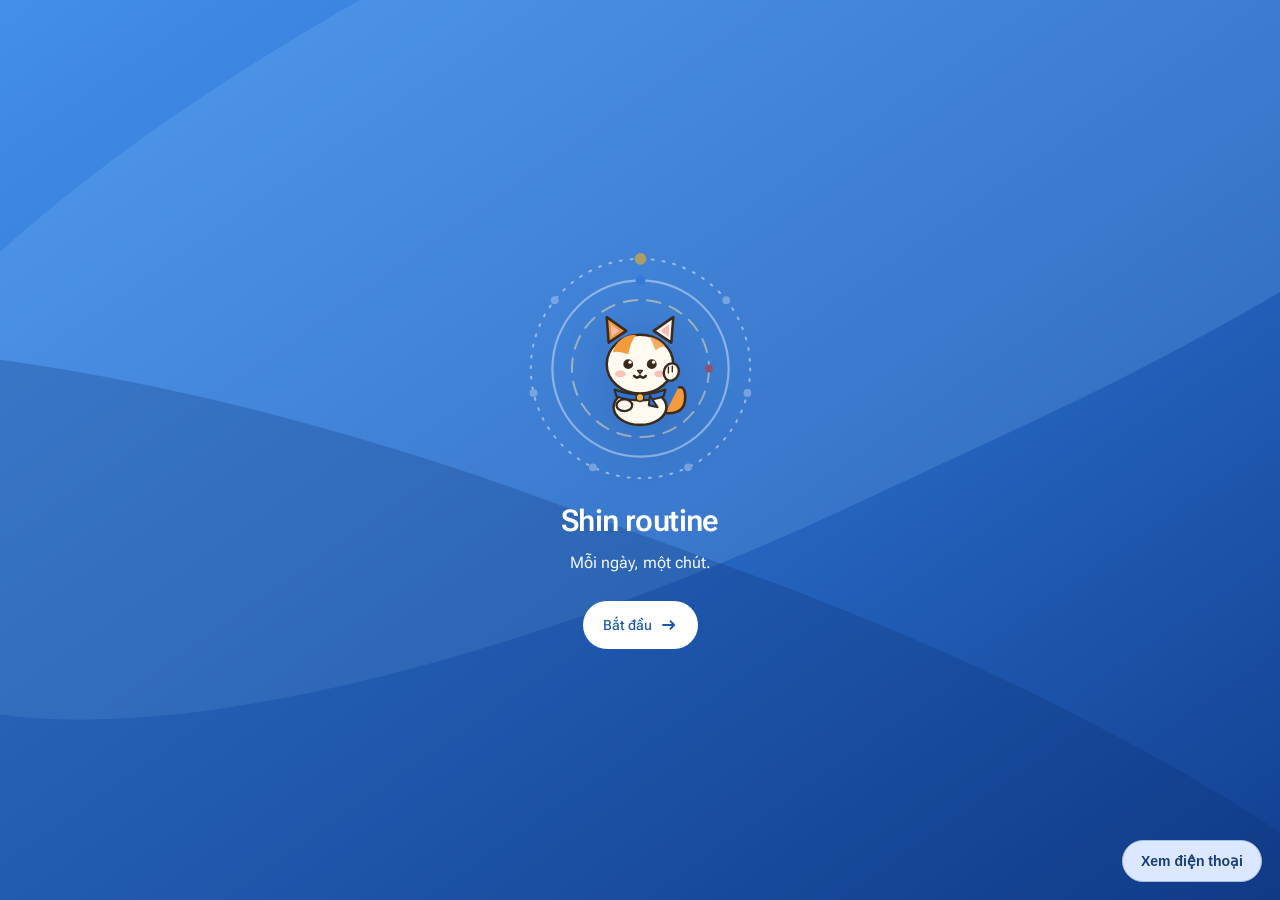
==== commit 5922651b: "M3.3.19-5S" ====
--- a/index.html
+++ b/index.html
@@ -14,53 +14,27 @@
 <link rel="manifest" href="manifest.webmanifest">
 <link rel="icon" href="icon-192.png">
 <link rel="apple-touch-icon" href="icon-192.png">
-<link rel="stylesheet" href="assets.css?v=M3.3.19">
-<link rel="stylesheet" href="legacy.css?v=M3.3.19">
-<link rel="stylesheet" href="m3.css?v=M3.3.19">
-<link rel="stylesheet" href="m3-flows.css?v=M3.3.19">
-<link rel="stylesheet" href="m3-cabinet.css?v=M3.3.19">
-<link rel="stylesheet" href="m3-final.css?v=M3.3.19">
-<link rel="stylesheet" href="release.css?v=M3.3.19">
-<link rel="stylesheet" href="mobile-refinement.css?v=M3.3.19">
-<link rel="stylesheet" href="routine-flow.css?v=M3.3.19">
-<link rel="stylesheet" href="routine-growth.css?v=M3.3.19">
-<link rel="stylesheet" href="routine-garden.css?v=M3.3.19">
-<link rel="stylesheet" href="routine-card-design.css?v=M3.3.19">
-<link rel="stylesheet" href="routine-navigation.css?v=M3.3.19">
-<link rel="stylesheet" href="routine-touch.css?v=M3.3.19">
-<link rel="stylesheet" href="routine-checkin.css?v=M3.3.19">
-<link rel="stylesheet" href="routine-refinements.css?v=M3.3.19">
-<link rel="stylesheet" href="routine-evening.css?v=M3.3.19">
-<link rel="stylesheet" href="routine-play.css?v=M3.3.19">
-<link rel="stylesheet" href="routine-sheets.css?v=M3.3.19">
-<script src="letters.js?v=M3.3.19" defer></script>
-<script src="app.js?v=M3.3.19" defer></script>
-<script src="m3-ui.js?v=M3.3.19" defer></script>
-<script src="m3-flows.js?v=M3.3.19" defer></script>
-<script src="m3-cabinet.js?v=M3.3.19" defer></script>
-<script src="m3-final.js?v=M3.3.19" defer></script>
-<script src="release-compat.js?v=M3.3.19" defer></script>
-<script src="routine-flow.js?v=M3.3.19" defer></script>
-<script src="routine-growth.js?v=M3.3.19" defer></script>
-<script src="routine-templates.js?v=M3.3.19" defer></script>
-<script src="routine-garden.js?v=M3.3.19" defer></script>
-<script src="routine-card-design.js?v=M3.3.19" defer></script>
-<script src="routine-navigation.js?v=M3.3.19" defer></script>
-<script src="routine-touch.js?v=M3.3.19" defer></script>
-<script src="routine-checkin.js?v=M3.3.19" defer></script>
-<script src="routine-refinements.js?v=M3.3.19" defer></script>
-<script src="routine-evening.js?v=M3.3.19" defer></script>
-<script src="routine-pomodoro.js?v=M3.3.19" defer></script>
-<script src="routine-play.js?v=M3.3.19" defer></script>
-<script src="routine-sheets.js?v=M3.3.19" defer></script>
-<script src="curriculum14.js?v=M3.3.19" defer></script>
-<link rel="stylesheet" href="refinement16.css?v=M3.3.19">
-<script src="refinement16.js?v=M3.3.19" defer></script>
-<link rel="stylesheet" href="breath18.css?v=M3.3.19">
-<script src="breath18.js?v=M3.3.19" defer></script>
-<link rel="stylesheet" href="design-system.css?v=M3.3.19">
-<script src="design-system.js?v=M3.3.19" defer></script>
-<script src="boot.js?v=M3.3.19" defer></script>
+<link rel="stylesheet" href="styles/base.css?v=M3.3.19-5S.1">
+
+<link rel="stylesheet" href="styles/components.css?v=M3.3.19-5S.1">
+
+<link rel="stylesheet" href="styles/habits.css?v=M3.3.19-5S.1">
+
+<script src="scripts/core.js?v=M3.3.19-5S.1" defer></script>
+
+<script src="scripts/interface.js?v=M3.3.19-5S.1" defer></script>
+
+<script src="scripts/habits.js?v=M3.3.19-5S.1" defer></script>
+
+<script src="scripts/interaction.js?v=M3.3.19-5S.1" defer></script>
+
+<script src="scripts/extensions.js?v=M3.3.19-5S.1" defer></script>
+
+<link rel="stylesheet" href="styles/extensions.css?v=M3.3.19-5S.1">
+
+<link rel="stylesheet" href="design-system.css?v=M3.3.19-5S.1">
+<script src="design-system.js?v=M3.3.19-5S.1" defer></script>
+<script src="boot.js?v=M3.3.19-5S.1" defer></script>
 </head>
 <body id="shinTypographyRoot" class="m3-review m3-release">
 <div id="app"></div>
--- a/styles/base.css
+++ b/styles/base.css
@@ -0,0 +1,1792 @@
+/* Canonical editable source. Section names record provenance, not imports. */
+
+/* ===== SECTION: assets.css ===== */
+/* Local Roboto Flex · Vietnamese, Latin extended, Latin · fixed optical size 14. */
+@font-face {
+  font-family: 'Roboto Flex';
+  font-style: normal;
+  font-weight: 100 1000;
+  font-stretch: 100%;
+  font-display: swap;
+  src: url(../assets/fonts/roboto-flex-vietnamese.woff2) format('woff2');
+  unicode-range: U+0102-0103, U+0110-0111, U+0128-0129, U+0168-0169, U+01A0-01A1, U+01AF-01B0, U+0300-0301, U+0303-0304, U+0308-0309, U+0323, U+0329, U+1EA0-1EF9, U+20AB;
+}
+@font-face {
+  font-family: 'Roboto Flex';
+  font-style: normal;
+  font-weight: 100 1000;
+  font-stretch: 100%;
+  font-display: swap;
+  src: url(../assets/fonts/roboto-flex-latin-ext.woff2) format('woff2');
+  unicode-range: U+0100-02BA, U+02BD-02C5, U+02C7-02CC, U+02CE-02D7, U+02DD-02FF, U+0304, U+0308, U+0329, U+1D00-1DBF, U+1E00-1E9F, U+1EF2-1EFF, U+2020, U+20A0-20AB, U+20AD-20C4, U+2113, U+2C60-2C7F, U+A720-A7FF;
+}
+@font-face {
+  font-family: 'Roboto Flex';
+  font-style: normal;
+  font-weight: 100 1000;
+  font-stretch: 100%;
+  font-display: swap;
+  src: url(../assets/fonts/roboto-flex-latin.woff2) format('woff2');
+  unicode-range: U+0000-00FF, U+0131, U+0152-0153, U+02BB-02BC, U+02C6, U+02DA, U+02DC, U+0304, U+0308, U+0329, U+2000-206F, U+20AC, U+2122, U+2191, U+2193, U+2212, U+2215, U+FEFF, U+FFFD;
+}
+@font-face {
+  font-family: 'Material Symbols Rounded';
+  font-style: normal;
+  font-weight: 400;
+  font-display: block;
+  src: url(../assets/fonts/material-symbols-0.woff2) format('woff2');
+}
+@font-face {
+  font-family: 'Noto Sans JP';
+  font-style: normal;
+  font-weight: 400 600;
+  font-display: swap;
+  src: url(../assets/fonts/noto-sans-jp-0.woff2) format('woff2');
+  unicode-range: U+3001-3002, U+3042, U+3044, U+3046, U+3048, U+304a-304e, U+3051-305c, U+305f-306b, U+306e-3070, U+3072-3073, U+3078-3079, U+307b-307c, U+307e-3082, U+3084, U+3087-308d, U+308f, U+3092-3094, U+3099, U+30e1-30e2, U+4e00, U+4e03, U+4e09-4e0a, U+4e94, U+4eba, U+4f1a, U+4f1d, U+4f53, U+4f55, U+4f7f, U+5143, U+5148, U+516b, U+5206-5207, U+524d, U+529b, U+529f, U+52d5, U+533b, U+5343, U+53cb, U+53e3, U+53e9, U+544a, U+5473, U+554f, U+5584, U+56de, U+5782, U+5831, U+5834, U+5875, U+5931, U+5982, U+5b50, U+5b89, U+5b9f, U+5bdd, U+5c11, U+5c71, U+5e74, U+5ea6, U+5f8c, U+5fb3, U+6025, U+60c5, U+610f, U+6163, U+61b6, U+6210, U+6240, U+624b, U+640d, U+6539, U+6557, U+656c, U+6587, U+65e5, U+65e9, U+6613, U+6628, U+6642, U+6700, U+6709, U+672c, U+6848, U+6a4b, U+6b69, U+6c17, U+6e08, U+6e21, U+6fc1, U+70ba, U+7269, U+751f, U+7523, U+7533, U+767e, U+76ee, U+7740, U+77ed, U+77f3, U+78ba, U+793c, U+7a32, U+7a42, U+7a4d, U+7acb, U+7bc0, U+7d04, U+7d99-7d9a, U+7de0, U+7fd2, U+8005, U+805e, U+80b2, U+8179, U+826f, U+82e6, U+843d, U+85ac, U+884c, U+898b, U+899a, U+8a00, U+8a18, U+8a33, U+8a71, U+8a8d, U+8a9e, U+8cb7, U+8cc7, U+8cea, U+8d77, U+8de1, U+8ee2, U+9053, U+91c8, U+91cc, U+92ad, U+9332, U+9593, U+982d, U+9858, U+9ce5;
+}
+
+
+/* ===== SECTION: legacy.css ===== */
+
+/* ===== TOKEN · TQ04: theo phong cách CD49 (giấy ấm, xanh sang, vé tàu) ===== */
+:root{
+  color-scheme:light;
+  --c:#2A74DB; --c-d:#1D5FD1; --c-dd:#163E8C; --c-t:#E5EFFC; --c-t2:#CFE0F8;
+  --y:#F2B21B; --y-d:#C98A0B; --y-t:#FFF4D6;
+  --seal:#C8372D;
+  --ink:#1E2230; --ink-2:#4A4F5E; --muted:#7A7F8C; --rule:#E6E1D6; --card:#fff; --bg:#FBF8F2;
+  --tkp:#FFFDF8; --tkb:#D9D2C2; --tkl:#E9E3D4; --stub:#F6F2E8;
+  --ok:#22A05E; --ok-t:#E3F5EA; --no:#DE3F35; --no-t:#FCE7E5;
+  --fire:#F07F1E; --xp:#D99A0B; --xp-t:#FFF3D1; --ins:#7A55D3; --ins-t:#EFEAFB;
+  --l1:#C98B5B; --l2:#9DA9BC; --l3:#E3A916;
+  --paper:#FBF4E2; --paper-d:#EADCB8;
+  --rainbow:linear-gradient(90deg,#F07F1E,#E0567F,#7A55D3,#22A05E,#2A74DB,#0F9F98);
+  --f:"Inter",system-ui,-apple-system,"Segoe UI",Roboto,sans-serif;
+  --h:"Be Vietnam Pro",system-ui,sans-serif;
+  --jp:"Noto Sans JP","Hiragino Sans","Yu Gothic","Meiryo",sans-serif;
+  --ease:cubic-bezier(.32,.72,0,1);
+  --sh:0 12px 30px -16px rgba(30,34,48,.35);
+}
+*,*::before,*::after{box-sizing:border-box}
+html{-webkit-text-size-adjust:100%;height:100%;background:var(--bg)}
+body{margin:0;min-height:100%;color:var(--ink);font-family:var(--f);font-size:16px;line-height:1.6;font-weight:400;
+  background:radial-gradient(900px 520px at -8% -6%, rgba(240,127,30,.12), transparent 60%),radial-gradient(800px 560px at 108% 8%, rgba(122,85,211,.10), transparent 60%),radial-gradient(900px 600px at 50% 112%, rgba(15,159,152,.09), transparent 60%),var(--bg);
+  background-attachment:fixed;-webkit-tap-highlight-color:transparent}
+b,strong{font-weight:600}
+button{font-family:inherit;color:inherit}
+:focus-visible{outline:3px solid var(--c);outline-offset:2px;border-radius:10px}
+[tabindex="-1"]:focus,[tabindex="-1"]:focus-visible{outline:none}
+.jp{font-family:var(--jp);font-weight:500}
+.sr{position:absolute;width:1px;height:1px;overflow:hidden;clip:rect(0 0 0 0)}
+h1,h2,h3{font-family:var(--h);line-height:1.15;margin:0;letter-spacing:-.02em;font-weight:600}
+h1{font-size:28px}h2{font-size:20px}h3{font-size:17px}
+p{margin:0 0 10px}
+.wrap{max-width:640px;margin:0 auto;padding:0 18px}
+main{padding:calc(66px + env(safe-area-inset-top,0px)) 0 calc(104px + env(safe-area-inset-bottom,0px));min-height:100vh}
+body.demo main{padding-top:calc(92px + env(safe-area-inset-top,0px))}
+.muted{color:var(--muted)}.small{font-size:13.5px}.tiny{font-size:12px}.center{text-align:center}
+.enter>*{animation:up .55s var(--ease) both}
+.enter>*:nth-child(2){animation-delay:.07s}.enter>*:nth-child(3){animation-delay:.14s}.enter>*:nth-child(4){animation-delay:.21s}.enter>*:nth-child(n+5){animation-delay:.28s}
+@keyframes up{from{opacity:0;transform:translateY(12px)}to{opacity:1;transform:none}}
+
+/* ===== Thương hiệu (trái trên) · điểm (phải trên) ===== */
+.brand{position:fixed;z-index:50;top:calc(12px + env(safe-area-inset-top,0px));left:12px;display:flex;align-items:center;gap:8px;padding:4px 12px 4px 4px;border-radius:999px;background:rgba(255,255,255,.88);backdrop-filter:blur(12px);-webkit-backdrop-filter:blur(12px);box-shadow:0 8px 22px -14px rgba(30,34,48,.4),0 0 0 1px var(--rule);font-weight:600;font-size:13.5px;border:0;cursor:pointer;color:var(--ink);transition:transform .45s var(--ease),opacity .45s var(--ease)}
+.brand i{display:grid;place-items:center;width:30px;height:30px;border-radius:50%;background:var(--rainbow);color:#fff;font-style:normal;font-size:13px;font-family:var(--jp);font-weight:700}
+.ptsbar{position:fixed;z-index:50;top:calc(12px + env(safe-area-inset-top,0px));right:12px;display:flex;gap:2px;padding:4px;border-radius:999px;
+  background:rgba(255,255,255,.88);backdrop-filter:blur(12px);-webkit-backdrop-filter:blur(12px);
+  box-shadow:0 8px 22px -14px rgba(30,34,48,.4),0 0 0 1px var(--rule);transition:transform .45s var(--ease),opacity .45s var(--ease)}
+.ptsbar.hide,.brand.hide{transform:translateY(-90px);opacity:0}
+.pt{display:inline-flex;align-items:center;gap:3px;border-radius:999px;padding:6px 8px;font-size:13.5px;font-weight:600;border:0;cursor:pointer;white-space:nowrap;background:transparent}
+.pt svg{width:16px;height:16px}
+.pt.fire{color:#C2560A}.pt.xp{color:#946400}.pt.ins{color:#5A3DB8}
+.pt.bump{animation:bump .6s var(--ease)}
+@keyframes bump{0%{transform:scale(1)}40%{transform:scale(1.25)}100%{transform:scale(1)}}
+
+/* ===== Thanh điều hướng dưới: 4 nút đều nhau ===== */
+.nav{position:fixed;z-index:50;left:50%;bottom:calc(12px + env(safe-area-inset-bottom,0px));transform:translateX(-50%);display:flex;gap:4px;padding:6px;border-radius:24px;
+  background:rgba(255,255,255,.92);backdrop-filter:blur(16px) saturate(1.3);-webkit-backdrop-filter:blur(16px) saturate(1.3);
+  box-shadow:0 12px 30px -16px rgba(30,34,48,.45),0 0 0 1px var(--rule);transition:transform .45s var(--ease),opacity .45s var(--ease);width:min(380px,calc(100vw - 20px))}
+.nav.hide{transform:translate(-50%,110px);opacity:0}
+.nav button{position:relative;flex:1;height:54px;border-radius:18px;border:0;background:transparent;display:flex;flex-direction:column;align-items:center;justify-content:center;gap:2px;color:#9297A3;cursor:pointer;padding:0;font-size:11.5px;font-weight:500}
+.nav button svg{width:23px;height:23px}
+.nav button.on{color:var(--c-d);background:var(--c-t)}
+.nav button:active{transform:scale(.95)}
+.nav .dot{position:absolute;top:7px;right:calc(50% - 16px);width:8px;height:8px;border-radius:50%;background:var(--fire);box-shadow:0 0 0 2px #fff}
+/* ===== Nút ===== */
+.btn{position:relative;overflow:hidden;display:inline-flex;align-items:center;justify-content:center;gap:8px;font-weight:600;font-size:16px;line-height:1.25;
+  background:var(--c-d);color:#fff;border:0;border-radius:14px;padding:13px 20px;cursor:pointer;text-decoration:none;text-align:center;
+  box-shadow:0 4px 0 var(--c-dd),0 8px 18px -12px rgba(29,95,209,.8);transition:transform .18s var(--ease),box-shadow .18s var(--ease)}
+.btn:active{transform:translateY(3px);box-shadow:0 1px 0 var(--c-dd)}
+.btn:disabled{background:#C5CCDA;box-shadow:0 3px 0 #B0B8C9;cursor:not-allowed;transform:none}
+.btn--soft{background:var(--c-t);color:var(--c-d);box-shadow:0 3px 0 var(--c-t2)}
+.btn--soft:active{box-shadow:0 1px 0 var(--c-t2)}
+.btn--gold{background:var(--y);color:#3B2A00;box-shadow:0 3px 0 var(--y-d),0 8px 18px -12px rgba(201,138,18,.9)}
+.btn--gold:active{box-shadow:0 1px 0 var(--y-d)}
+.btn--ghost{background:transparent;color:var(--c-d);box-shadow:none;padding:10px 12px}
+.btn--wide{width:100%}
+.btn--sm{font-size:14px;padding:9px 14px;border-radius:12px}
+.btn svg{width:18px;height:18px;flex:none}
+.invite::after{content:"";position:absolute;top:0;bottom:0;left:-60%;width:40%;background:linear-gradient(100deg,transparent,rgba(255,255,255,.45),transparent);transform:skewX(-18deg);animation:sheen 5.5s var(--ease) 1.2s infinite}
+@keyframes sheen{0%,72%{left:-60%}100%{left:130%}}
+.row{display:flex;gap:10px;align-items:center}
+.row--wrap{flex-wrap:wrap}
+.stack>*+*{margin-top:10px}
+
+/* ===== Thẻ, chip, ô nhập ===== */
+.card{background:#fff;border-radius:22px;border:1px solid var(--rule);box-shadow:var(--sh);padding:16px}
+.chip{display:inline-flex;align-items:center;gap:5px;border-radius:999px;padding:3px 10px;font-size:12px;font-weight:600;white-space:nowrap}
+.chip--ok{background:var(--ok-t);color:#0E7A52}.chip--go{background:var(--c-t);color:var(--c-d)}.chip--y{background:var(--y-t);color:#7A5600}
+.chp{display:inline-flex;align-items:center;border:1.5px solid var(--rule);background:#fff;border-radius:14px;padding:8px 12px;font-size:14.5px;cursor:pointer;text-align:left;line-height:1.35;margin:0 6px 8px 0;white-space:normal;box-shadow:0 2px 0 #E6ECF5;transition:background .2s,border-color .2s}
+.chp.on{border-color:var(--c);background:var(--c-t);color:var(--c-d);box-shadow:0 2px 0 var(--c-t2)}
+.chp:active{transform:translateY(1px)}
+.chp--add{border-style:dashed;color:var(--c-d)}
+.inp,textarea.inp,select.inp{width:100%;font:inherit;font-size:16px;color:var(--ink);background:#fff;border:1.5px solid var(--rule);border-radius:14px;padding:12px 14px}
+textarea.inp{min-height:76px;resize:vertical;line-height:1.45}
+.inp:focus{border-color:var(--c);outline:0;box-shadow:0 0 0 3px var(--c-t)}
+.lbl{display:block;font-size:13.5px;color:var(--ink-2);margin:0 0 6px;font-weight:600}
+.hl{animation:hl 2.4s var(--ease)}
+@keyframes hl{0%,60%{box-shadow:0 0 0 3px var(--y)}100%{box-shadow:0 0 0 0 transparent}}
+.sec{margin:22px 0 10px;display:flex;align-items:center;gap:8px}
+.sec h2{font-size:19px}
+.sec .more{margin-left:auto}
+
+/* ===== Biểu tượng tròn ===== */
+.hi{--hc:var(--c);--hd:var(--c-d);width:46px;height:46px;flex:none;border-radius:50%;background:var(--hc);display:grid;place-items:center;box-shadow:0 3px 0 var(--hd);position:relative}
+.hi svg{width:52%;height:52%}
+.hi--lg{width:84px;height:84px;box-shadow:0 4px 0 var(--hd)}
+.hi--sm{width:36px;height:36px;box-shadow:0 2px 0 var(--hd)}
+.stars{display:inline-flex;gap:1px;vertical-align:middle}
+
+/* ===== Lời nhân vật ===== */
+.say{display:flex;gap:10px;align-items:flex-end;margin:10px 0}
+.say__av{width:52px;flex:none}
+.say__b{background:#fff;border:1px solid var(--rule);border-radius:20px 20px 20px 6px;padding:10px 14px;font-size:15px;line-height:1.45;box-shadow:0 8px 20px -18px rgba(23,32,54,.6)}
+.say--senpai .say__b{background:var(--y-t);border-color:#F3DFA9}
+.say--virus .say__b{background:#F4F1FB;border-color:#E2DCF3}
+
+/* ===== Màu nhóm (theo màu tuyến CD49) ===== */
+.g1{--hc:#2A74DB;--hd:#1D5FD1;--ht:#E5EFFC}.g2{--hc:#22A05E;--hd:#17804A;--ht:#E3F5EA}.g3{--hc:#0F9F98;--hd:#0B7F79;--ht:#DFF4F2}.g4{--hc:#E0567F;--hd:#BE3D65;--ht:#FCE8EF}
+
+/* ===== Hôm nay ===== */
+.hello{display:flex;align-items:center;gap:12px;margin:6px 0 2px}
+.hello h1{font-size:27px}
+.hello .date{color:var(--muted);font-size:13.5px}
+.hello .shin{width:58px;margin-left:auto;flex:none}
+.week{display:grid;grid-template-columns:repeat(7,1fr);gap:4px;background:#fff;border:1px solid var(--rule);border-radius:20px;padding:10px 8px;margin:10px 0 4px;box-shadow:var(--sh)}
+.week div{text-align:center;font-size:11px;color:var(--muted);font-weight:500}
+.week b{display:grid;place-items:center;width:34px;height:34px;margin:4px auto 0;border-radius:50%;font-size:14px;font-weight:600;color:var(--ink-2);background:#F4F1EA}
+.week .wci b{background:var(--c-t);color:var(--c-d)}
+.week .td b{background:var(--ink);color:#fff}
+.week .td.wci b{background:var(--c-d)}
+.week i{display:block;width:5px;height:5px;border-radius:50%;margin:4px auto 0;background:transparent}
+.week .wci i{background:var(--ok)}
+.sec{margin:20px 0 8px;display:flex;align-items:center;gap:8px}
+.sec h2{font-size:18px}
+.sec .more{margin-left:auto}
+.carousel{display:flex;gap:12px;overflow-x:auto;-webkit-overflow-scrolling:touch;scroll-snap-type:x mandatory;padding:6px 18px 12px;margin:0 -18px;scrollbar-width:none}
+.carousel::-webkit-scrollbar{display:none}
+.hc{flex:none;width:min(84%,320px);scroll-snap-align:center;background:var(--tkp);border:1.5px solid var(--tkb);border-radius:20px;box-shadow:var(--sh);overflow:hidden;position:relative;display:flex;flex-direction:column}
+.hc::before{content:"";height:6px;background:var(--rainbow);flex:none}
+.hc__open{border:0;background:none;padding:14px 16px 8px;text-align:left;font:inherit;color:inherit;cursor:pointer;display:block;width:100%}
+.hc__id{display:flex;align-items:center;gap:10px}
+.hc__id .hi{width:44px;height:44px}
+.hc__id b{display:block;font-size:16.5px;font-weight:600;line-height:1.25}
+.hc__khi{display:block;margin-top:10px;font-size:14px;color:var(--ink-2);white-space:nowrap;overflow:hidden;text-overflow:ellipsis}
+.hc__khi em{font-style:normal;font-size:11px;letter-spacing:.06em;color:var(--muted);margin-right:6px}
+.hc .wdots{margin:10px 0 0}
+.evrow{display:flex;gap:6px;overflow-x:auto;-webkit-overflow-scrolling:touch;margin:0;padding:0 16px 10px;scrollbar-width:none}
+.evrow::-webkit-scrollbar{display:none}
+.evrow .chp{flex:none;margin:0;padding:5px 10px;font-size:12.5px;border-radius:11px;white-space:nowrap}
+.cdots{display:flex;justify-content:center;gap:6px;margin:2px 0 0}
+.cdots i{width:7px;height:7px;border-radius:50%;background:#DCD6C8;transition:all .3s var(--ease)}
+.cdots i.on{width:20px;border-radius:4px;background:var(--c-d)}
+.keeprow{display:flex;gap:8px;flex-wrap:wrap}
+.keep{display:flex;align-items:center;gap:8px;background:#fff;border:1px solid var(--rule);border-radius:999px;padding:4px 6px 4px 4px;box-shadow:var(--sh)}
+.keep .hi{width:30px;height:30px;box-shadow:none}
+.keep b{font-size:13.5px;font-weight:500}
+.keep .hold,.keep .hold.is svg.hk{width:36px;height:36px;font-size:11px}
+.keep .hold svg.hr{display:none}
+
+
+/* ===== Khối check-in tối ===== */
+.ci{display:flex;gap:14px;align-items:center;border-radius:24px;padding:16px;margin:18px 0 6px;background:linear-gradient(135deg,#2A74DB,#1D5FD1 55%,#163E8C);color:#fff;box-shadow:0 4px 0 #12306E,0 16px 30px -18px rgba(29,95,209,.9);border:0;width:100%;text-align:left;cursor:pointer}
+.ci .moon{width:46px;height:46px;flex:none;display:grid;place-items:center;background:rgba(255,255,255,.18);border-radius:50%}
+.ci .moon svg{width:24px;height:24px}
+.ci h3{font-size:18px;color:#fff}.ci p{margin:2px 0 0;font-size:14px;opacity:.9}
+.ci .go{margin-left:auto;flex:none;background:var(--y);color:#3B2A00;border-radius:14px;padding:9px 14px;font-weight:600;font-size:14px;box-shadow:0 3px 0 var(--y-d)}
+.ci--done{background:var(--ok-t);color:#0E6E4B;box-shadow:none;border:1px solid #A9E2CB}
+.ci--done h3{color:#0E6E4B}.ci--done .moon{background:#fff;color:var(--ok)}
+.empty{text-align:center;padding:22px 14px}
+.banner{background:var(--y-t);border:1px solid #F3DFA9;border-radius:18px;padding:10px 12px;font-size:14px;margin:10px 0;display:flex;gap:10px;align-items:center}
+
+/* ===== Cuống vé (stub) dùng chung ===== */
+.stub{position:relative;display:flex;align-items:center;gap:12px;border-top:2px dashed #CFC6B2;background:var(--stub);padding:12px 16px;margin-top:auto}
+.stub::before,.stub::after{content:"";position:absolute;top:-12px;width:22px;height:22px;border-radius:50%;background:var(--bg);border:1.5px solid var(--tkb)}
+.stub::before{left:-12px}.stub::after{right:-12px}
+.stub__n{font-size:24px;font-weight:600;color:var(--c-d);line-height:1}
+.stub__n small{font-size:12px;color:var(--muted);font-weight:500}
+.stub__k{font-size:11px;color:var(--muted);letter-spacing:.04em;margin-top:2px}
+.meter{height:8px;border-radius:999px;background:#EFECE4;overflow:hidden;margin-top:6px}
+.meter i{display:block;height:100%;border-radius:999px;background:linear-gradient(90deg,#F07F1E,#E0567F,#7A55D3,#2A74DB)}
+.bar{width:64px;height:34px;flex:none;background:repeating-linear-gradient(90deg,#1E2230 0 2px,transparent 2px 4px,#1E2230 4px 5px,transparent 5px 8px,#1E2230 8px 11px,transparent 11px 13px);opacity:.7}
+.hold{position:relative;width:60px;height:60px;flex:none;border-radius:50%;border:0;background:var(--y);color:#3B2A00;font-weight:600;font-size:13.5px;cursor:pointer;display:grid;place-items:center;box-shadow:0 4px 0 var(--y-d);touch-action:none;-webkit-user-select:none;user-select:none;-webkit-touch-callout:none;transition:transform .2s var(--ease);margin-left:auto}
+.hold svg.hr{position:absolute;inset:-5px;width:70px;height:70px;transform:rotate(-90deg);pointer-events:none}
+.hold svg.hr circle{fill:none;stroke:var(--c-d);stroke-width:4;stroke-linecap:round;stroke-dasharray:207;stroke-dashoffset:207;transition:stroke-dashoffset .1s linear}
+.hold.holding{transform:scale(.93)}
+.hold.holding svg.hr circle{stroke-dashoffset:0;transition:stroke-dashoffset .7s linear}
+.hold.is{background:none;box-shadow:none}
+.hold.is svg.hk{width:60px;height:60px}
+
+/* ===== Chấm tần suất trong tuần ===== */
+.wdots{display:grid;grid-template-columns:repeat(7,1fr);gap:4px}
+.wdots span{text-align:center;font-size:10px;color:var(--muted);font-weight:500;line-height:1.2}
+.wdots span i{display:block;width:20px;height:20px;margin:0 auto 2px;border-radius:50%;border:1.5px dashed #CFC6B2;background:#fff}
+.wdots span i.y{border:0;background:var(--c-d);box-shadow:inset 0 0 0 3px #fff,0 0 0 1.5px var(--c-d)}
+.wdots span i.p{border:0;background:linear-gradient(90deg,var(--c-d) 50%,#fff 50%);box-shadow:0 0 0 1.5px var(--c-d)}
+.wdots span i.x{border-style:solid;border-color:#E6E1D6}
+.wdots span.td{color:var(--ink);font-weight:600}
+.wdots span.td i{border-color:var(--c-d);border-style:solid}
+
+/* ===== Bộ thẻ: thẻ nhỏ kiểu vé ===== */
+.deck{margin:16px 0 4px}
+.deck__h{display:flex;align-items:center;gap:10px;margin:0 0 6px}
+.deck__h .hi{width:30px;height:30px;box-shadow:none}
+.deck__h h2{font-size:16.5px}
+.strip{display:flex;gap:10px;overflow-x:auto;-webkit-overflow-scrolling:touch;scroll-snap-type:x mandatory;padding:6px 18px 12px;margin:0 -18px;scrollbar-width:none}
+.strip::-webkit-scrollbar{display:none}
+.mc{scroll-snap-align:start;flex:none;width:108px;height:150px;border-radius:14px;border:1.5px solid var(--tkb);cursor:pointer;padding:0;display:flex;flex-direction:column;align-items:center;text-align:center;font:inherit;color:inherit;
+  background:var(--tkp);box-shadow:0 8px 18px -14px rgba(30,34,48,.6);position:relative;overflow:hidden;transition:transform .2s var(--ease)}
+.mc::before{content:"";display:block;width:100%;height:5px;background:var(--hc);flex:none}
+.mc:active{transform:scale(.97)}
+.mc .hi{width:50px;height:50px;margin-top:14px}
+.mc b{font-size:13px;font-weight:600;line-height:1.25;margin-top:8px;padding:0 6px}
+.mc .stars{margin:auto 0 0;padding:6px 0;width:100%;border-top:1.5px dashed #DCD3BF;justify-content:center;background:var(--stub)}
+.mc.off{opacity:.78}
+.mc.off .hi{filter:saturate(.55)}
+.mc .tag{position:absolute;top:10px;right:8px;width:9px;height:9px;border-radius:50%;background:var(--ok);box-shadow:0 0 0 2px #fff}
+.mc.lv2{border-color:var(--l2)}.mc.lv3{border-color:var(--l3);box-shadow:0 0 0 2px rgba(227,169,22,.25),0 8px 18px -14px rgba(30,34,48,.6)}
+
+/* ===== Thẻ lớn: mặt trước kiểu vé, mặt sau kiểu bưu thiếp ===== */
+.flip{perspective:1600px;width:min(354px,100%);margin:4px auto 0;cursor:pointer}
+.flip__in{position:relative;height:476px;transition:transform .7s var(--ease);transform-style:preserve-3d;-webkit-transform-style:preserve-3d}
+.flip.flipped .flip__in{transform:rotateY(180deg)}
+.tkf,.tkb{position:absolute;inset:0;backface-visibility:hidden;-webkit-backface-visibility:hidden;border-radius:22px;overflow:hidden;display:flex;flex-direction:column}
+.tkf{background:var(--tkp);border:1.5px solid var(--tkb);box-shadow:var(--sh)}
+.tkf::before{content:"";height:7px;background:var(--rainbow);flex:none}
+.tkf.lv2{border-color:var(--l2)}.tkf.lv3{border-color:var(--l3)}
+.tk__top{display:flex;align-items:center;gap:8px;padding:10px 14px 8px;border-bottom:1.5px solid var(--tkl)}
+.tk__top b{font-size:12px;letter-spacing:.08em;color:var(--c-d);font-weight:600}
+.tk__top .jp{font-size:11.5px;color:var(--muted)}
+.tk__icons{margin-left:auto;display:flex;gap:6px}
+.tk__icons button{width:32px;height:32px;border-radius:50%;border:1.5px solid var(--tkl);background:#fff;display:grid;place-items:center;cursor:pointer;color:var(--ink-2);padding:0}
+.tk__icons button svg{width:16px;height:16px}
+.tk__icons .run{color:var(--ok);border-color:#BFE3CD;background:var(--ok-t)}
+.tk__icons .paused{color:var(--muted);background:#F1EEE7}
+.tk__body{padding:12px 16px 10px;display:flex;flex-direction:column;gap:10px;flex:1;min-height:0}
+.tk__id{display:flex;align-items:center;gap:12px}
+.tk__id .hi{width:52px;height:52px}
+.tk__id b{display:block;font-size:18px;font-weight:600;line-height:1.2;letter-spacing:-.01em}
+.rank{display:inline-flex;align-items:center;gap:6px;margin-top:3px;font-size:12px;font-weight:500;color:var(--ink-2)}
+.rank i{font-style:normal;padding:1px 8px;border-radius:6px;color:#fff;font-size:11px;font-weight:600;background:var(--l1)}
+.rank.lv2 i{background:var(--l2)}.rank.lv3 i{background:var(--l3);color:#3B2A00}.rank.lv0 i{background:#B9B3A6}
+.route{display:grid;grid-template-columns:minmax(0,1fr) 34px minmax(0,1fr);align-items:center;gap:6px;border:1.5px solid var(--tkl);border-radius:14px;padding:10px 12px;background:#fff}
+.route small{display:block;font-size:10.5px;letter-spacing:.08em;color:var(--muted);font-weight:600}
+.route b{display:-webkit-box;-webkit-line-clamp:3;-webkit-box-orient:vertical;overflow:hidden;font-size:14px;font-weight:600;line-height:1.35}
+.route .to{text-align:right}
+.route svg{width:34px;height:14px}
+.route--1{grid-template-columns:1fr}
+.whoq{font-style:italic;color:var(--c-d);font-size:14.5px;line-height:1.4;border-left:4px solid #E0567F;background:#FDF5F8;border-radius:0 12px 12px 0;padding:6px 10px}
+.whoq small{display:block;font-style:normal;font-size:10.5px;letter-spacing:.08em;color:var(--muted);font-weight:600}
+.howlink{display:inline-flex;align-items:center;gap:6px;font-weight:600;color:var(--c-d);text-decoration:underline;text-underline-offset:4px;font-size:14.5px;border:0;background:none;padding:2px 0;cursor:pointer;align-self:flex-start}
+.howlink svg{width:18px;height:18px}
+.tkb{transform:rotateY(180deg);color:#fff;padding:0 0 14px;
+  background-color:#1D4FB8;
+  background-image:radial-gradient(circle at 50% 100%,transparent 37%,rgba(255,255,255,.07) 38% 41%,transparent 42% 54%,rgba(255,255,255,.07) 55% 58%,transparent 59%),linear-gradient(160deg,#2A74DB,#163E8C);
+  background-size:34px 17px,100% 100%;box-shadow:var(--sh)}
+.tkb.lv3{box-shadow:0 0 0 2px var(--l3),var(--sh)}
+.tkb__top{display:flex;align-items:center;justify-content:space-between;padding:12px 16px 4px;font-size:12px;letter-spacing:.08em;font-weight:600;color:rgba(255,255,255,.8)}
+.tkb__art{display:grid;place-items:center;height:132px;margin:2px 0 6px}
+.tkb__art svg{height:132px;width:auto;max-width:92%}
+.tkb__prov{display:flex;align-items:center;gap:10px;margin:0 14px;background:#FFF6E0;color:var(--ink);border-radius:14px;padding:9px 12px}
+.tkb__prov .jp{font-size:17px;line-height:1.3;color:#4A3F25;font-weight:500}
+.tkb__prov small{display:block;font-size:11.5px;color:#686E76}
+.tkb__prov .vi{font-size:13.5px;color:#52565C}
+.tkb__gain{margin:10px 16px 0;font-size:14.5px;line-height:1.45}
+.tkb__gain small,.tkb__sp small{display:block;font-size:10.5px;letter-spacing:.08em;color:#FFD772;font-weight:600}
+.tkb__sp{display:flex;gap:10px;align-items:flex-start;margin:10px 14px 0;background:rgba(255,255,255,.1);border-radius:14px;padding:8px 10px}
+.tkb__sp .av{width:40px;height:40px;flex:none;border-radius:50%;background:#fff;overflow:hidden}
+.tkb__sp .av svg{width:46px;height:46px;margin:-1px 0 0 -3px}
+.tkb__sp p{margin:0;font-size:13px;line-height:1.45;color:rgba(255,255,255,.92);display:-webkit-box;-webkit-line-clamp:4;-webkit-box-orient:vertical;overflow:hidden}
+.tkb .spk{background:#fff;color:var(--c-d);box-shadow:0 2px 0 #E8DDBF}
+.master .tkf{box-shadow:0 0 0 3px var(--l3),0 0 0 7px rgba(227,169,22,.22),var(--sh)}
+.master .tkf::after{content:"";position:absolute;inset:0;background:linear-gradient(115deg,transparent 30%,rgba(255,255,255,.6) 45%,transparent 60%);transform:translateX(-100%);animation:holo 4s var(--ease) infinite;pointer-events:none}
+@keyframes holo{0%,60%{transform:translateX(-100%)}100%{transform:translateX(100%)}}
+.fliphint{text-align:center;font-size:12.5px;color:var(--muted);margin:10px 0 0}
+.cardact{display:flex;gap:8px;justify-content:center;max-width:354px;margin:12px auto 0}
+.cardact .btn{flex:1}
+
+/* ===== Trang Cách làm: nền khác để biết đang ở trang hướng dẫn ===== */
+.sheet.howpg{background:#EEF4F1}
+.sheet.howpg .sh__h{background:#EEF4F1}
+.howhero{display:flex;align-items:center;gap:12px;border-radius:22px;padding:14px;color:#fff;background:linear-gradient(135deg,var(--hc),var(--hd));margin:0 0 12px;position:relative;overflow:hidden}
+.howhero::after{content:"";position:absolute;right:-50px;top:-50px;width:160px;height:160px;border-radius:50%;background:rgba(255,255,255,.14)}
+.howhero .hi{background:#fff;box-shadow:none}
+.howhero small{display:block;font-size:12px;opacity:.9;letter-spacing:.06em}
+.howhero b{font-size:19px;font-weight:600}
+.hsec{background:#fff;border-radius:20px;padding:12px 14px;margin:0 0 12px;box-shadow:0 8px 20px -18px rgba(30,34,48,.6)}
+.hsec__h{display:flex;align-items:center;gap:8px;margin:0 0 8px;font-weight:600;font-size:15px}
+.hsec__h i{font-style:normal;display:grid;place-items:center;width:26px;height:26px;border-radius:8px;background:var(--c-t);color:var(--c-d);font-size:13px;font-weight:700}
+.hsec .ill{box-shadow:none;border:0;padding:0;margin:0}
+.hsec .steps li{background:#FAF8F3;border-color:#EFEAE0}
+
+/* ===== Công thức 3 ô (kiểu điền từng ô) ===== */
+.sentence{font-family:var(--h);font-size:22px;line-height:1.45;font-weight:600;margin:6px 0 14px;color:#9AA4B8}
+.sentence u{text-decoration:none;color:var(--ink);border-bottom:3px solid #E0E6F0;padding-bottom:1px}
+.sentence u.cur{border-bottom-color:var(--y);color:var(--c-d)}
+.sentence u.fill{border-bottom-color:var(--c)}
+.qlab{font-size:14px;font-weight:600;color:var(--ink-2);margin:0 0 8px}
+
+/* ===== Lớp phủ ===== */
+.ov{position:fixed;inset:0;z-index:80;background:rgba(18,26,48,.45);backdrop-filter:blur(2px);-webkit-backdrop-filter:blur(2px);display:flex;align-items:flex-end;justify-content:center;animation:fade .3s var(--ease)}
+@keyframes fade{from{opacity:0}to{opacity:1}}
+.sheet{background:var(--bg);width:100%;max-width:760px;height:100%;overflow:auto;-webkit-overflow-scrolling:touch;padding:calc(12px + env(safe-area-inset-top,0px)) 18px calc(24px + env(safe-area-inset-bottom,0px));animation:sheetIn .5s var(--ease);position:relative}
+@keyframes sheetIn{from{transform:translateY(40px);opacity:.4}to{transform:none;opacity:1}}
+@media (min-width:760px){.ov{align-items:center;padding:24px}.sheet{height:auto;max-height:calc(100vh - 48px);border-radius:28px;padding:20px 26px 26px}}
+.sheet--mini{height:auto;max-height:88%;border-radius:28px 28px 0 0}
+@media (min-width:760px){.sheet--mini{max-width:520px;border-radius:28px}}
+.sh__h{display:flex;align-items:center;gap:8px;position:sticky;top:calc(-12px - env(safe-area-inset-top,0px));z-index:3;background:var(--bg);padding:6px 0 10px;margin:0 0 4px}
+.x,.back{width:40px;height:40px;border-radius:50%;border:0;background:#E7ECF4;cursor:pointer;display:grid;place-items:center;flex:none;color:var(--ink)}
+.x{margin-left:auto}.x svg,.back svg{width:18px;height:18px}
+.sbar{position:sticky;bottom:calc(-24px - env(safe-area-inset-bottom,0px));display:flex;justify-content:space-between;align-items:center;gap:12px;margin-top:16px;padding:10px 10px 10px 16px;background:#fff;border:1px solid var(--rule);border-radius:20px;box-shadow:0 -10px 24px -20px rgba(23,32,54,.5);z-index:2}
+.sbar .st{font-size:13.5px;color:var(--muted);border:0;background:none;padding:6px 0;cursor:pointer;text-align:left;flex:1;font-weight:600}
+.sbar .st.miss{color:#B5402F;text-decoration:underline dotted 2px;text-underline-offset:4px}
+.sbar .st.okk{color:#0E7A52}
+.sbar .btn{flex:none;min-width:130px}
+.lc{animation:slidein .5s var(--ease)}
+@keyframes slidein{from{opacity:0;transform:translateX(24px)}to{opacity:1;transform:none}}
+.ey{font-size:13px;font-weight:600;color:var(--c-d);margin:4px 0 4px}
+.lc h2{font-size:22px;margin-bottom:10px}
+
+/* ===== Cách làm chi tiết ===== */
+.jpbox{display:flex;gap:10px;align-items:center;background:#fff;border:1px solid var(--rule);border-radius:18px;padding:10px 12px;margin:10px 0}
+.jpbox .jp{font-size:19px;color:var(--c-d);line-height:1.3}
+.jpbox small{display:block;color:var(--muted);font-size:12.5px}
+.jpbox .vi{font-size:14px;color:var(--ink-2)}
+.spk{width:42px;height:42px;border-radius:50%;border:0;background:var(--c-t);color:var(--c-d);display:grid;place-items:center;cursor:pointer;flex:none;margin-left:auto;box-shadow:0 2px 0 var(--c-t2)}
+.spk svg{width:20px;height:20px}
+.steps{margin:8px 0;padding:0;list-style:none;counter-reset:s}
+.steps li{position:relative;padding:9px 12px 9px 46px;background:#fff;border:1px solid var(--rule);border-radius:16px;margin:0 0 7px;font-size:14.5px;line-height:1.4}
+.steps li::before{counter-increment:s;content:counter(s);position:absolute;left:11px;top:9px;width:25px;height:25px;border-radius:50%;background:var(--c);color:#fff;font-weight:700;font-size:13.5px;display:grid;place-items:center;box-shadow:0 2px 0 var(--c-d)}
+.steps li b{display:block;font-size:15px}
+.ill{background:#fff;border:1px solid var(--rule);border-radius:20px;padding:10px;margin:8px 0;box-shadow:var(--sh)}
+.ill svg{display:block;width:100%;max-width:460px;margin:0 auto;height:auto}
+.ill figcaption{font-size:12.5px;color:var(--muted);text-align:center;margin-top:4px}
+.dd{display:grid;grid-template-columns:1fr 1fr;gap:6px;margin:10px 0}
+.dd p{margin:0;border-radius:14px;padding:8px 10px;font-size:14px;line-height:1.35}
+.dd .yes{background:var(--ok-t);color:#0B5E40}.dd .no{background:var(--no-t);color:#8E2F22}
+.dd .hd{font-size:12.5px;font-weight:700;padding:0 4px;background:none}
+details.oops{background:var(--y-t);border:1px solid #F3DFA9;border-radius:18px;padding:10px 14px;margin:10px 0}
+details.oops summary{font-weight:600;color:#7A5600;cursor:pointer;font-size:14.5px}
+details.oops ul{margin:8px 0 2px;padding-left:18px}details.oops li{font-size:14.5px;margin-bottom:4px}
+.q{background:#fff;border:1px solid var(--rule);border-radius:22px;padding:14px;margin:10px 0;box-shadow:var(--sh)}
+.q p.sc{font-size:15.5px;font-weight:600}
+.opt{display:grid;grid-template-columns:30px 1fr;gap:10px;align-items:start;width:100%;text-align:left;background:#fff;border:1.5px solid var(--rule);border-radius:18px;padding:11px 12px;margin:8px 0;font:inherit;font-size:15px;line-height:1.4;cursor:pointer;box-shadow:0 3px 0 #E6ECF5}
+.opt i{font-style:normal;width:28px;height:28px;border-radius:50%;background:var(--c-t);color:var(--c-d);font-weight:700;display:grid;place-items:center;font-size:14px}
+.opt.good{border-color:#8ED9BC;background:var(--ok-t)}.opt.good i{background:var(--ok);color:#fff}
+.opt.bad{border-color:#F3B2A7;background:var(--no-t)}.opt.bad i{background:var(--no);color:#fff}
+.opt:disabled{cursor:default;color:inherit}
+.out{border-radius:18px;padding:11px 14px;margin:8px 0;font-size:14.5px}
+.out--good{background:var(--ok-t);border:1px solid #A9E2CB;color:#0B5E40}.out--bad{background:var(--no-t);border:1px solid #F6C3B9;color:#8E2F22}
+.out b{display:block}
+.quote{border-left:4px solid var(--y);padding:4px 0 4px 12px;margin:10px 0;font-size:15px;color:var(--ink-2);font-style:italic}
+.quote small{display:block;color:var(--muted);font-size:12.5px;font-style:normal;margin-top:2px}
+.note{font-size:12.5px;color:var(--muted)}
+
+/* ===== Check-in ===== */
+.big3{display:grid;gap:8px;margin:10px 0}
+.big3 button{display:flex;align-items:center;gap:12px;border:2px solid var(--rule);background:#fff;border-radius:18px;padding:11px 14px;font:inherit;font-size:16px;font-weight:600;cursor:pointer;text-align:left;box-shadow:0 3px 0 #E6ECF5}
+.big3 button svg{width:34px;height:34px;flex:none}
+.big3 button.on.y{border-color:var(--ok);background:var(--ok-t)}
+.big3 button.on.p{border-color:var(--y);background:var(--y-t)}
+.big3 button.on.n{border-color:var(--no);background:var(--no-t)}
+.big3 button.on.nx{border-color:var(--c-t2);background:var(--c-t)}
+.big3 small{display:block;font-weight:400;font-size:12.5px;color:var(--muted)}
+.mini-h{display:flex;gap:10px;align-items:center;background:#fff;border:1px solid var(--rule);border-radius:18px;padding:10px 12px;margin:6px 0}
+.mini-h b{display:block;font-size:15.5px;line-height:1.25}
+.sum{text-align:center}
+.sum .big{font-family:var(--h);font-weight:800;font-size:44px;color:var(--fire);line-height:1}
+.prov{background:var(--paper);border:1px solid var(--paper-d);border-radius:20px;padding:12px 14px;margin:12px 0;text-align:left;display:flex;gap:10px;align-items:center}
+.prov .jp{font-size:20px;color:#4A3F25;line-height:1.35}
+.prov small{display:block;color:#686E76}
+.prov .vi{font-size:14.5px;color:#52565C;margin-top:2px}
+
+/* ===== Tiến bộ, Thẻ tuần ===== */
+.rc{background:var(--paper);border:1px solid var(--paper-d);border-radius:22px;padding:14px;margin-top:14px}
+.rc__h{display:flex;align-items:center;gap:8px;margin-bottom:8px}
+.rc__h h3{font-size:16px;color:#1A1A1A}
+.rc table{width:100%;border-collapse:separate;border-spacing:3px 4px;table-layout:fixed}
+.rc th{font-size:11.5px;color:#686E76;font-weight:600}
+.rc th.hn{text-align:left;width:30%}
+.rc td{padding:0}
+.rc td.hn{font-size:12.5px;font-weight:600;color:#4A3F25;overflow:hidden;text-overflow:ellipsis;white-space:nowrap}
+.cell{aspect-ratio:1;border-radius:50%;border:1.5px dashed #D9CBA7;display:grid;place-items:center;background:rgba(255,255,255,.55)}
+.cell svg{width:100%;height:100%}
+.cell.today{border-color:var(--c);border-style:solid}
+.plist{background:#fff;border:1px solid var(--rule);border-radius:22px;box-shadow:var(--sh);overflow:hidden}
+.prow{display:flex;gap:12px;align-items:center;padding:12px 14px;border-top:1px solid var(--rule);width:100%;border-left:0;border-right:0;border-bottom:0;background:none;font:inherit;color:inherit;text-align:left;cursor:pointer}
+.prow:first-child{border-top:0}
+.prow .hi{width:38px;height:38px}
+.prow .tt{flex:1;min-width:0}
+.prow .tt b{display:block;font-size:15px;font-weight:600}
+.prow .b{height:6px;background:#EEF2F8;border-radius:6px;overflow:hidden;margin-top:6px}
+.prow .b i{display:block;height:100%;background:var(--c);border-radius:6px}
+.prow .ready{background:var(--y);color:#3B2A00;border-radius:999px;padding:3px 10px;font-size:12px;font-weight:600}
+.wk{background:var(--paper);border:1px solid var(--paper-d);border-radius:24px;padding:16px}
+.wk__h{display:flex;gap:10px;align-items:center;border-bottom:2px dashed var(--paper-d);padding-bottom:10px;margin-bottom:10px}
+.wk__h h2{font-size:19px;color:#1A1A1A}
+.wk__h small{display:block;color:#686E76;font-size:13px}
+.wk__hb{margin:10px 0;padding:10px;background:rgba(255,255,255,.65);border-radius:16px}
+.wk__hb h3{font-size:15px;color:#1A1A1A;margin-bottom:6px;display:flex;align-items:center;gap:8px}
+.wk .days{display:grid;grid-template-columns:repeat(7,1fr);gap:4px}
+.wk .days div{text-align:center;font-size:11px;color:#686E76;font-weight:600}
+.scale{display:flex;gap:4px;margin-top:8px}
+.scale button{flex:1;border:1.5px solid #E2D6B6;background:#fff;border-radius:10px;padding:6px 2px;font:inherit;font-size:11.5px;font-weight:600;color:#52565C;cursor:pointer;line-height:1.2}
+.scale button.on{background:var(--c);border-color:var(--c);color:#fff}
+.verif{display:grid;grid-template-columns:1fr 1fr;gap:8px;margin-top:10px}
+.verif>div{background:rgba(255,255,255,.65);border-radius:16px;padding:10px;text-align:center;font-size:13px;color:#52565C;min-height:110px;display:flex;flex-direction:column;align-items:center;justify-content:center;gap:4px}
+.verif svg{width:58px;height:58px}
+.wk7{display:flex;gap:6px;align-items:flex-end;height:84px;margin:8px 0 4px;padding:0 4px}
+.wk7 div{flex:1;text-align:center;font-size:11px;color:var(--muted);font-weight:600}
+.wk7 i{display:block;margin:0 auto 4px;width:70%;border-radius:8px 8px 4px 4px;background:var(--c-t2)}
+.wk7 i.on{background:var(--c)}
+
+/* ===== Sổ tay ===== */
+.tabs{display:flex;gap:6px;background:#E8EDF5;border-radius:14px;padding:4px;margin:10px 0 4px}
+.tabs button{flex:1;border:0;background:transparent;border-radius:11px;padding:8px 6px;font-weight:600;font-size:14px;color:var(--ink-2);cursor:pointer}
+.tabs button.on{background:#fff;color:var(--c-d);box-shadow:0 2px 6px -3px rgba(23,32,54,.35)}
+.kpi{display:grid;grid-template-columns:repeat(3,1fr);gap:8px;margin:10px 0}
+.kpi div{background:#fff;border:1px solid var(--rule);border-radius:18px;padding:10px 6px;text-align:center;box-shadow:var(--sh)}
+.kpi b{display:block;font-family:var(--h);font-size:24px;font-weight:800;line-height:1.1}
+.kpi span{font-size:12px;color:var(--muted)}
+.kpi .k-f b{color:var(--fire)}.kpi .k-x b{color:var(--xp)}.kpi .k-i b{color:var(--ins)}.kpi .k-s b{color:var(--seal)}.kpi .k-o b{color:var(--ok)}.kpi .k-c b{color:var(--c)}
+.setl{background:#fff;border:1px solid var(--rule);border-radius:22px;overflow:hidden;box-shadow:var(--sh);margin:10px 0}
+.setr{border-top:1px solid var(--rule)}.setr:first-child{border-top:0}
+.setr__h{box-sizing:border-box;display:flex;gap:12px;align-items:center;width:100%;border:0;background:none;padding:12px 14px;font:inherit;color:inherit;cursor:pointer;text-align:left}
+.setr__h .hi{width:34px;height:34px;box-shadow:0 2px 0 var(--hd)}
+.setr__h .hi svg{width:55%;height:55%}
+.setr__h b{flex:1;font-size:15px;font-weight:600}
+.setr__h span{font-size:13px;color:var(--muted);max-width:44%;overflow:hidden;text-overflow:ellipsis;white-space:nowrap}
+.setr__b{padding:0 14px 14px 60px;font-size:14px;color:var(--ink-2)}
+.setr__b p{margin:0 0 8px}
+.tog{position:relative;width:52px;height:30px;border-radius:30px;background:#C9D0DE;border:0;cursor:pointer;flex:none;transition:background .2s}
+.tog::after{content:"";position:absolute;top:3px;left:3px;width:24px;height:24px;border-radius:50%;background:#fff;transition:left .25s var(--ease);box-shadow:0 1px 3px rgba(0,0,0,.2)}
+.tog.on{background:var(--ok)}.tog.on::after{left:25px}
+.cast{display:grid;grid-template-columns:repeat(3,1fr);gap:8px}
+.cast button{border:1px solid var(--rule);background:#fff;border-radius:16px;padding:8px 4px;cursor:pointer;font:inherit;font-size:12px;line-height:1.3;color:var(--ink-2)}
+.cast button svg{width:70px;height:70px;display:block;margin:0 auto 2px}
+.cast b{display:block;font-size:13.5px;color:var(--ink);font-weight:600}
+.refl{background:#fff;border:1px solid var(--rule);border-radius:16px;padding:10px 12px;margin:6px 0;font-size:14.5px}
+.refl small{display:block;color:var(--muted);font-size:12px}
+.ver{font-size:12px;color:var(--muted);text-align:center;margin:18px 0 0}
+.tcode{font-family:var(--h);font-size:48px;font-weight:800;letter-spacing:.12em;text-align:center;color:var(--c-d);margin:8px 0}
+
+/* ===== Toast, con dấu, demo ===== */
+.toast{position:fixed;left:50%;bottom:calc(92px + env(safe-area-inset-bottom,0px));transform:translate(-50%,20px);z-index:95;opacity:0;pointer-events:none;
+  width:max-content;max-width:calc(100vw - 28px);background:var(--ink);color:#fff;border-radius:999px;padding:10px 16px;font-size:14.5px;box-shadow:0 14px 30px -14px rgba(0,0,0,.5);transition:opacity .45s var(--ease),transform .45s var(--ease)}
+.toast.show{opacity:1;transform:translate(-50%,0);pointer-events:auto}
+.toast .pt{cursor:default;padding:2px 8px;margin-left:4px}
+.toast .pt.xp{background:var(--xp-t)}.toast .pt.ins{background:var(--ins-t)}
+.stampov{position:fixed;inset:0;z-index:92;display:grid;place-items:center;pointer-events:none}
+.stampov div{width:170px;animation:stampBig 1.2s var(--ease) forwards}
+@keyframes stampBig{0%{transform:scale(2.3) rotate(-14deg);opacity:0}35%{transform:scale(1) rotate(-8deg);opacity:1}75%{transform:scale(1) rotate(-8deg);opacity:1}100%{transform:scale(.9) rotate(-8deg);opacity:0}}
+.pop{animation:pop .5s var(--ease)}
+@keyframes pop{0%{transform:scale(.4) rotate(-20deg);opacity:0}60%{transform:scale(1.12) rotate(-8deg);opacity:1}100%{transform:scale(1) rotate(-8deg)}}
+.deal{animation:deal .8s var(--ease)}
+@keyframes deal{0%{transform:translateY(60px) rotate(-8deg) scale(.8);opacity:0}100%{transform:none;opacity:1}}
+.demobar{white-space:nowrap;position:fixed;z-index:70;left:50%;transform:translateX(-50%);top:calc(60px + env(safe-area-inset-top,0px));background:var(--y);color:#3B2A00;border-radius:999px;padding:4px 6px 4px 12px;font-size:12.5px;font-weight:600;display:flex;gap:10px;align-items:center;box-shadow:0 3px 0 var(--y-d)}
+.demobar button{border:0;background:#fff;border-radius:999px;padding:2px 10px;font-weight:600;font-size:12px;cursor:pointer}
+.blink{animation:blink 5s infinite;transform-origin:center;transform-box:fill-box}
+@keyframes blink{0%,94%,100%{transform:scaleY(1)}96%{transform:scaleY(.1)}}
+.bob{animation:bob 3.6s ease-in-out infinite}
+@keyframes bob{0%,100%{transform:translateY(0)}50%{transform:translateY(-3px)}}
+.wave{transform-origin:30% 90%;transform-box:fill-box;animation:wave 1.6s ease-in-out infinite}
+@keyframes wave{0%,100%{transform:rotate(0)}50%{transform:rotate(-18deg)}}
+.tail{transform-origin:10% 90%;transform-box:fill-box;animation:tail 2.4s ease-in-out infinite}
+@keyframes tail{0%,100%{transform:rotate(0)}50%{transform:rotate(12deg)}}
+@media (prefers-reduced-motion:reduce){*,*::before,*::after{animation-duration:.01ms!important;animation-iteration-count:1!important;transition-duration:.01ms!important}}
+
+#printArea{display:none}
+@media print{
+  @page{size:A4;margin:14mm 14mm 16mm}
+  body{background:#fff}
+  body>*:not(#printArea){display:none!important}
+  #printArea{display:block;font-size:11pt;color:#111}
+  #printArea h1{font-size:18pt;margin:0 0 4pt}
+  #printArea h2{font-size:13pt;margin:14pt 0 6pt;border-bottom:1px solid #999;padding-bottom:2pt}
+  #printArea table{width:100%;border-collapse:collapse;margin:4pt 0}
+  #printArea th,#printArea td{border:1px solid #bbb;padding:3pt 5pt;font-size:9.5pt;vertical-align:top;text-align:left}
+  #printArea .pr-h{display:flex;justify-content:space-between;border-bottom:2px solid #2A74DB;padding-bottom:6pt;margin-bottom:8pt}
+  #printArea .stats{margin-top:16pt;font-size:8.5pt;color:#777;border-top:1px dashed #bbb;padding-top:6pt}
+  #printArea .habit{page-break-inside:avoid}
+}
+
+/* =====================================================================
+   TQ05 · Trang chủ tối giản: chỉ thẻ là nổi bật
+   ===================================================================== */
+.ptsbar{background:transparent;box-shadow:none;backdrop-filter:none;-webkit-backdrop-filter:none;padding:0}
+.pt{font-size:13px;padding:6px 6px;font-weight:500}
+.pt svg{width:15px;height:15px}
+.nav{background:transparent;box-shadow:none;backdrop-filter:none;-webkit-backdrop-filter:none;width:min(300px,calc(100vw - 40px));padding:0;gap:0}
+.nav button{height:58px;background:transparent!important;color:#A9AEB8;font-size:11px;gap:3px}
+.nav button svg{width:27px;height:27px}
+.nav button span{display:none}
+.nav button.on{color:var(--c-d)}
+.nav button.on span{display:block}
+body::after{content:"";position:fixed;left:0;right:0;bottom:0;height:calc(84px + env(safe-area-inset-bottom,0px));background:linear-gradient(rgba(251,248,242,0),var(--bg) 70%);pointer-events:none;z-index:40}
+html,body{overflow-x:hidden}
+main{padding-bottom:calc(96px + env(safe-area-inset-bottom,0px))}
+.home{padding-top:0}
+.greet{font-size:13.5px;color:var(--muted);margin:2px 0 6px}
+.wkr{display:grid;grid-template-columns:repeat(7,1fr);gap:2px;margin:0 -4px 2px}
+.wkr>*{border:0;background:none;padding:2px 0;display:flex;flex-direction:column;align-items:center;gap:4px;font:inherit;color:var(--muted);cursor:pointer}
+.wkr div{cursor:default}
+.wkr span{font-size:12px;font-weight:500}
+.wkr .td span{color:var(--c-d);font-weight:700}
+.wkr i{display:grid;place-items:center;width:28px;height:28px;border-radius:50%;font-style:normal}
+.wkr i svg{width:15px;height:15px}
+.wkr i.ok{background:var(--c-t);color:var(--c-d)}
+.wkr i.pl{border:1.5px dashed #CFC6B2;color:#A39B88}
+.wkr i.fu{border:1.5px solid transparent}
+.wkr .sel i{box-shadow:0 0 0 2px var(--c-d)}
+.bfnote{text-align:center;font-size:13px;color:var(--ink-2);margin:4px 0 0}
+.bfnote button{border:0;background:none;color:var(--c-d);font:inherit;font-weight:600;text-decoration:underline;text-underline-offset:3px;cursor:pointer;padding:0}
+
+/* ---- Sân khấu thẻ: lướt vòng 5 khung ---- */
+.stage{position:relative;height:clamp(424px,calc(100vh - 270px),486px);height:clamp(424px,calc(100dvh - 270px),486px);margin:8px 0 0;touch-action:pan-y;outline:none}
+.stage:focus-visible{box-shadow:0 0 0 3px var(--c-t2);border-radius:26px}
+.track{position:relative;height:100%;transition:transform .32s var(--ease)}
+.slide{position:absolute;top:4px;left:7%;width:86%;height:calc(100% - 8px);transition:opacity .3s,transform .32s var(--ease)}
+.slide.prev{transform:translateX(-102%) scale(.93);opacity:.5}
+.slide.next{transform:translateX(102%) scale(.93);opacity:.5}
+.slide .flip{width:100%;margin:0;height:100%}
+.slide .flip__in{height:100%}
+.sdots{display:flex;justify-content:center;gap:5px;margin:10px 0 0}
+.sdots i{width:12px;height:4px;border-radius:3px;background:#E3DDD0;transition:all .3s var(--ease)}
+.sdots i.f{background:#C9C1AF}
+.sdots i.on{width:24px;background:var(--c-d)}
+.ciline{display:flex;align-items:center;justify-content:center;gap:6px;margin:12px auto 0;border:0;background:none;font:inherit;font-size:14.5px;font-weight:500;color:var(--c-d);cursor:pointer;padding:6px 10px}
+.ciline svg{width:17px;height:17px}
+.ciline.done{color:var(--ok)}
+
+/* ---- Thẻ chứng nhận (mặt trước) ---- */
+.flip__in{height:486px}
+.sheet .flip__in{height:min(486px,calc(100vh - 120px))}
+.ct{--frame:#B8C6DE;position:absolute;inset:0;backface-visibility:hidden;-webkit-backface-visibility:hidden;border-radius:22px;overflow:hidden;display:flex;flex-direction:column;padding:16px 18px 0;
+  background-color:#FFFDF7;background-image:radial-gradient(rgba(140,110,60,.055) 1px,transparent 1.3px);background-size:5px 5px;border:1px solid #DCCFB3;
+  box-shadow:inset 0 0 0 7px #FFFDF7,inset 0 0 0 8.5px var(--frame),0 18px 36px -22px rgba(30,34,48,.55),0 2px 6px -3px rgba(30,34,48,.18)}
+.ct.lv1{--frame:#C98B5B}.ct.lv2{--frame:#9DA9BC}.ct.lv3{--frame:#E3A916}
+.ct__top{display:flex;align-items:center;gap:6px;min-height:30px}
+.ct__k{font-size:10.5px;letter-spacing:.12em;color:var(--c-d);font-weight:600}
+.ct__k .jp{font-size:11px;letter-spacing:.02em}
+.ct__ic{margin-left:auto;display:flex;gap:6px}
+.ct__ic button{width:30px;height:30px;border-radius:50%;border:1px solid #E3D9C3;background:#fff;display:grid;place-items:center;cursor:pointer;color:var(--ink-2);padding:0}
+.ct__ic button svg{width:15px;height:15px}
+.ct__ic .run{color:var(--ok);border-color:#BFE3CD;background:var(--ok-t)}
+.ct__ic .paused{color:#8A8F9A;background:#F1EEE7}
+.ct__mid{display:flex;flex-direction:column;align-items:center;margin-top:8px}
+.emb{display:grid;place-items:center;width:82px;height:82px;border-radius:50%;background:var(--hc);flex:none;
+  box-shadow:inset 0 3px 0 rgba(255,255,255,.35),inset 0 -5px 0 rgba(0,0,0,.14),0 0 0 5px #FFFDF7,0 0 0 6.5px var(--hc),0 12px 22px -12px rgba(30,34,48,.6)}
+.emb svg{width:50%;height:50%}
+.ct__t{font-size:19px;font-weight:600;letter-spacing:-.01em;margin:14px 0 6px;text-align:center;line-height:1.25}
+.foil{display:inline-flex;align-items:center;gap:6px;padding:3px 12px;border-radius:999px;font-size:11.5px;font-weight:600;letter-spacing:.04em;color:#5A5F6B;background:#EFECE4;box-shadow:inset 0 1px 0 rgba(255,255,255,.7)}
+.foil.lv1{color:#4A2E16;background:linear-gradient(120deg,#F3D3B3,#C98B5B 45%,#F6DCC2 70%,#B9773F)}
+.foil.lv2{color:#2E3542;background:linear-gradient(120deg,#F7F9FC,#AEB8C8 45%,#EEF2F7 70%,#9AA6B8)}
+.foil.lv3{color:#4A3300;background:linear-gradient(120deg,#FFF1BF,#D9A21A 45%,#FFE9A8 70%,#C08A0E)}
+.ct__f{margin:14px 0 10px;border-top:1px solid #EAE1CC;border-bottom:1px solid #EAE1CC}
+.ct__f div{display:flex;gap:10px;align-items:baseline;padding:7px 0}
+.ct__f div+div{border-top:1px dashed #EAE1CC}
+.ct__f small{flex:none;width:60px;font-size:10px;letter-spacing:.1em;color:var(--muted);font-weight:600}
+.ct__f span{font-size:14px;font-weight:500;line-height:1.38;display:-webkit-box;-webkit-line-clamp:2;-webkit-box-orient:vertical;overflow:hidden}
+.d7{display:grid;grid-template-columns:repeat(7,1fr);gap:4px;justify-items:center}
+.d7 span{display:grid;place-items:center;width:34px;height:34px;border-radius:50%;font-size:11px;font-weight:600;color:#A39B88;border:1.5px dashed #D9CFB8;background:#fff}
+.d7 span.y{border:0;background:var(--c-d);color:#fff;box-shadow:0 2px 0 var(--c-dd)}
+.d7 span.p{border:0;color:#fff;background:linear-gradient(90deg,var(--c-d) 50%,#9DBDF0 50%)}
+.d7 span.n{border-style:solid;border-color:#F0C5BE;color:#D58A7E;background:#FFF7F5}
+.d7 span.x{border-style:solid;border-color:#E6E1D6;color:#B9B3A6}
+.d7 span.td{border-style:solid;border-color:var(--c-d);color:var(--c-d)}
+.d7 span.td.y{color:#fff}
+.d7 span.sel{box-shadow:0 0 0 2px var(--y)}
+.d7 span.fu{opacity:.45}
+.ct__stub{position:relative;margin:auto -18px 0;padding:14px 18px 16px;border-top:2px dashed #D9CFB8;display:flex;align-items:center;gap:12px;background:rgba(246,242,232,.7)}
+.ct__stub::before,.ct__stub::after{content:"";position:absolute;top:-12px;width:22px;height:22px;border-radius:50%;background:var(--bg);border:1px solid #DCCFB3}
+.ct__stub::before{left:-12px}.ct__stub::after{right:-12px}
+.ct__own{flex:1;min-width:0}
+.ct__own small{display:block;font-size:10px;letter-spacing:.1em;color:var(--muted);font-weight:600}
+.ct__own small+b{display:block}
+.ct__own b{font-size:15px;font-weight:600;line-height:1.3;font-family:var(--f)}
+.ct__own b+small{letter-spacing:0;font-weight:500;font-size:11.5px;margin-top:1px}
+.meter{height:6px}
+.meter i{background:linear-gradient(90deg,#8DB6F2,#1D5FD1)!important}
+.ct .hold{width:58px;height:58px;margin-left:0}
+.ct .hold.is svg.hk{width:58px;height:58px}
+.ct.paused .emb{filter:grayscale(.9);opacity:.7}
+.ct.paused .ct__mid::after{content:"TẠM DỪNG";position:absolute;margin-top:30px;transform:rotate(-12deg);border:2px solid #9AA0AC;color:#7A808C;padding:2px 10px;border-radius:6px;font-size:12px;font-weight:700;letter-spacing:.12em;background:rgba(255,253,247,.8)}
+.ct.paused .d7{opacity:.5}
+.ct--empty{align-items:center;justify-content:center;gap:10px;padding:0;border:2px dashed #D3C8B0;box-shadow:none;background:rgba(255,255,255,.6);font:inherit;color:var(--muted);cursor:pointer;width:100%}
+.ct--empty .pl{display:grid;place-items:center;width:72px;height:72px;border-radius:50%;background:#fff;color:var(--c-d);box-shadow:0 8px 20px -12px rgba(30,34,48,.5),0 0 0 1px #E6E1D6}
+.ct--empty .pl svg{width:32px;height:32px}
+.ct--empty b{font-size:16px;color:var(--ink);font-weight:600}
+.ct--empty small{font-size:12.5px}
+.flip .tkb{position:absolute;inset:0}
+.master .ct{box-shadow:inset 0 0 0 7px #FFFDF7,inset 0 0 0 8.5px var(--l3),0 0 0 4px rgba(227,169,22,.25),0 18px 36px -22px rgba(30,34,48,.55)}
+.master .ct::after{content:"";position:absolute;inset:0;background:linear-gradient(115deg,transparent 30%,rgba(255,255,255,.6) 45%,transparent 60%);transform:translateX(-100%);animation:holo 4s var(--ease) infinite;pointer-events:none}
+.sheet .flip{width:min(340px,100%)}
+/* mặt sau gọn hơn khi nằm trong khung ở trang chủ */
+.slide .tkb__art{height:104px;margin:0 0 4px}.slide .tkb__art svg{height:104px}
+.slide .tkb__prov .jp{font-size:15.5px}.slide .tkb__gain{font-size:13.5px;margin-top:8px}.slide .tkb__sp{margin-top:8px}.slide .tkb__sp p{-webkit-line-clamp:3}
+body.demo .stage{height:clamp(424px,calc(100vh - 296px),486px);height:clamp(424px,calc(100dvh - 296px),486px)}
+.wrap.home{max-width:460px}
+@media (max-height:760px){ .ct{padding-top:12px} .ct__f div{padding:5px 0} .d7 span{width:30px;height:30px;font-size:10.5px} .ct__stub{padding:10px 18px 12px} .ct__mid{margin-top:2px} .emb{width:70px;height:70px} .ct__t{margin-top:10px} .ct__f{margin:10px 0 8px} }
+
+/* =====================================================================
+   TQ06 · dải thẻ mượt, mũi tên, nền "mặt bàn", thanh dưới mờ đục
+   ===================================================================== */
+html,body{overscroll-behavior-x:none}
+body.home{background:radial-gradient(560px 460px at 50% 44%,rgba(255,255,255,.9),transparent 70%),#E9EDF3;background-attachment:fixed}
+body.home::after{background:linear-gradient(rgba(233,237,243,0),#E9EDF3 72%)}
+.greet{font-size:13.5px;color:var(--muted);margin:2px 0 8px;font-weight:500}
+.wkr .td span{color:var(--ink);font-weight:700}
+.wkr i.ok{background:#EFE6D8;color:#8A6D47}
+.wkr i.pl{border:1.5px dashed #D6C8B0;color:#B3A58C}
+.wkr .sel i{box-shadow:0 0 0 2px #B89A6E}
+.stage{touch-action:pan-y;overscroll-behavior-x:contain}
+.track{position:relative;height:100%}
+.cs{position:absolute;top:4px;left:7%;width:86%;height:calc(100% - 8px);will-change:transform,opacity;-webkit-backface-visibility:hidden;backface-visibility:hidden;cursor:pointer}
+.cs .flip{width:100%;height:100%;margin:0}
+.cs .flip__in{height:100%}
+.stage.dragging .ct{background-image:none}
+.stage.dragging .cs:not(.cur) .ct{box-shadow:inset 0 0 0 7px #FFFDF7,inset 0 0 0 8.5px var(--frame)}
+.arr{position:absolute;top:50%;z-index:6;width:38px;height:38px;margin-top:-19px;border-radius:50%;border:0;background:rgba(255,255,255,.94);color:var(--ink-2);display:grid;place-items:center;cursor:pointer;
+  box-shadow:0 6px 16px -8px rgba(30,34,48,.45),0 0 0 1px rgba(220,214,200,.8);transition:transform .2s var(--ease)}
+.arr svg{width:18px;height:18px}
+.arr.l{left:-8px}.arr.r{right:-8px}.arr.r svg{transform:rotate(180deg)}
+.arr:active{transform:scale(.9)}
+.ct--solo{left:7%;right:7%;width:auto;top:4px;bottom:4px}
+.sdots{align-items:center;gap:6px;margin:12px 0 0}
+.addc{width:26px;height:26px;border-radius:50%;border:1.5px dashed #B9AE97;background:rgba(255,255,255,.7);color:var(--c-d);display:grid;place-items:center;cursor:pointer;padding:0;margin-left:4px}
+.addc svg{width:14px;height:14px}
+.ciline{margin:14px auto 0;border:1.5px solid #CFE0F8;background:#F4F8FE;border-radius:999px;padding:8px 16px;font-size:14px}
+.ciline.soon{background:var(--c-d);border-color:var(--c-d);color:#fff;box-shadow:0 8px 18px -10px rgba(29,95,209,.8)}
+.ciline.done{background:var(--ok-t);border-color:#BFE3CD;color:#17804A;font-size:13.5px;padding:6px 14px}
+/* nút Giữ: tròn tuyệt đối, bóng tỏa đều */
+.hold{border-radius:50%;background:radial-gradient(circle at 50% 28%,#FFD873,#F2B21B 62%,#E3A10E);box-shadow:inset 0 2px 0 rgba(255,255,255,.6),inset 0 -3px 6px rgba(150,95,0,.22),0 6px 14px -6px rgba(170,110,0,.55);aspect-ratio:1}
+.hold:active{box-shadow:inset 0 2px 0 rgba(255,255,255,.6),inset 0 -2px 4px rgba(150,95,0,.22),0 3px 8px -4px rgba(170,110,0,.55)}
+.hold.is{background:none;box-shadow:none}
+/* thanh dưới: nền trắng mờ đục, luôn có chữ */
+.nav{background:rgba(255,255,255,.78);backdrop-filter:blur(18px) saturate(1.4);-webkit-backdrop-filter:blur(18px) saturate(1.4);
+  box-shadow:0 10px 28px -16px rgba(30,34,48,.45),0 0 0 1px rgba(220,214,200,.7);border-radius:22px;padding:6px;gap:4px;width:min(320px,calc(100vw - 32px))}
+.nav button{height:56px;border-radius:16px;color:#8F95A1}
+.nav button svg{width:25px;height:25px}
+.nav button span{display:block;font-size:11px}
+.nav button.on{color:var(--c-d);background:var(--c-t)!important}
+
+/* =====================================================================
+   TQ07 · phần đầu cố định · 3 trang lướt dọc · thanh dưới + nút check-in
+   ===================================================================== */
+:root{--hdH:104px;--barH:calc(86px + env(safe-area-inset-bottom,0px))}
+body.shell{overflow:hidden;height:100%;background:radial-gradient(560px 460px at 50% 44%,rgba(255,255,255,.9),transparent 70%),#E9EDF3;background-attachment:fixed}
+body.shell::after{display:none}
+body.shell main{padding:0;min-height:0}
+.ahd{position:fixed;top:0;left:0;right:0;z-index:30;padding:calc(10px + env(safe-area-inset-top,0px)) 16px 4px;background:rgba(233,237,243,.9);backdrop-filter:blur(14px);-webkit-backdrop-filter:blur(14px)}
+body.demo .ahd{padding-top:calc(40px + env(safe-area-inset-top,0px))}
+body.shell .demobar{top:calc(6px + env(safe-area-inset-top,0px))}
+.ahd__in{max-width:460px;margin:0 auto}
+.r1{display:flex;align-items:center;gap:8px;margin-bottom:6px}
+.hdate{font-size:14px;font-weight:600;color:var(--ink-2)}
+.hpts{margin-left:auto;display:inline-flex;align-items:center;gap:2px;border:1px solid #D9D2C2;background:rgba(255,255,255,.7);border-radius:999px;padding:1px 6px}
+.hpts .pt{padding:3px 4px;font-size:12.5px;cursor:default}
+.hpts .pt svg{width:14px;height:14px}
+.gear{position:relative;width:34px;height:34px;border-radius:50%;border:1px solid #D9D2C2;background:rgba(255,255,255,.7);display:grid;place-items:center;color:var(--ink-2);cursor:pointer;padding:0;flex:none}
+.gear svg{width:18px;height:18px}
+.gear .dot{position:absolute;top:2px;right:2px;width:8px;height:8px;border-radius:50%;background:var(--fire);box-shadow:0 0 0 2px #fff}
+.ahd .wkr{margin:0 -4px}
+.ahd .wkr>*{padding:0}
+.ahd .wkr i{width:26px;height:26px}
+.pages{position:fixed;left:0;right:0;top:var(--hdH);bottom:0;overflow-y:auto;scroll-snap-type:y mandatory;overscroll-behavior:contain;-webkit-overflow-scrolling:touch;scrollbar-width:none}
+.pages::-webkit-scrollbar{display:none}
+.page{height:100%;scroll-snap-align:start;scroll-snap-stop:always;position:relative;overflow:hidden}
+.page__in{height:100%;max-width:460px;margin:0 auto;padding:10px 18px calc(var(--barH) + 8px);overflow-y:auto;-webkit-overflow-scrolling:touch}
+.page__in.p1{display:flex;flex-direction:column;justify-content:center;overflow:hidden;padding-top:4px}
+.p1 .stage{flex:1 1 auto;min-height:0;height:auto;max-height:500px}
+.p1 .stage .ct--solo{position:absolute}
+.p1 .sdots{flex:none;margin:10px 0 2px}
+.p1 .bfnote{flex:none;margin:0 0 4px}
+/* thanh dưới */
+.abar{position:fixed;z-index:35;left:50%;bottom:calc(12px + env(safe-area-inset-bottom,0px));transform:translateX(-50%);width:min(420px,calc(100vw - 24px));display:flex;align-items:center;gap:10px}
+.tabs3{flex:1;display:flex;gap:4px;padding:5px;border-radius:999px;background:rgba(255,255,255,.8);backdrop-filter:blur(18px) saturate(1.4);-webkit-backdrop-filter:blur(18px) saturate(1.4);box-shadow:0 10px 28px -16px rgba(30,34,48,.45),0 0 0 1px rgba(220,214,200,.7)}
+.tabs3 button{flex:1;height:52px;border-radius:999px;border:0;background:transparent;display:flex;flex-direction:column;align-items:center;justify-content:center;gap:2px;color:#8F95A1;font:inherit;font-size:10.5px;font-weight:500;cursor:pointer;padding:0}
+.tabs3 button svg{width:22px;height:22px}
+.tabs3 button.on{background:var(--c-t);color:var(--c-d)}
+.ckb{position:relative;width:62px;height:62px;flex:none;border-radius:50%;border:1.5px solid #F6CDAE;background:#FFEADC;color:#C2560A;display:flex;flex-direction:column;align-items:center;justify-content:center;gap:0;cursor:pointer;font:inherit;padding:0;
+  box-shadow:0 10px 24px -14px rgba(194,86,10,.6)}
+.ckb svg{width:22px;height:22px}
+.ckb small{font-size:10.5px;font-weight:600;line-height:1.1}
+.ckb.soon{background:linear-gradient(160deg,#FFB98A,#F58E52);border-color:#F58E52;color:#fff}
+.ckb.soon::after{content:"";position:absolute;top:4px;right:6px;width:9px;height:9px;border-radius:50%;background:#fff;box-shadow:0 0 0 2px #F58E52}
+.ckb.done{background:#FFFDF7;border-color:#E7D7BC;color:#9A3A2F;box-shadow:0 10px 24px -16px rgba(30,34,48,.5)}
+.ckb.done svg{width:34px;height:34px;margin-bottom:-2px}
+.ckb:active{transform:scale(.94)}
+/* nút + to hơn */
+.addc{width:40px;height:40px;border:1.5px solid var(--c-t2);background:#fff;color:var(--c-d);box-shadow:0 6px 14px -8px rgba(29,95,209,.5);margin-left:8px}
+.addc svg{width:20px;height:20px}
+/* bỏ ánh sáng lướt qua, dải cấp kim loại phẳng */
+.foil.lv1{background:linear-gradient(180deg,#EDCBA9,#C98B5B)}
+.foil.lv2{background:linear-gradient(180deg,#F1F4F8,#AEB8C8)}
+.foil.lv3{background:linear-gradient(180deg,#FCE6A2,#D9A21A)}
+.master .ct::after,.master .tkf::after{display:none!important}
+.ct .invite::after{display:none}
+.stars{gap:2px}
+/* mặt sau chia đôi: trên xanh có hình, dưới giấy kem */
+.tkb2{position:absolute;inset:0;transform:rotateY(180deg);backface-visibility:hidden;-webkit-backface-visibility:hidden;border-radius:22px;overflow:hidden;display:flex;flex-direction:column;background:#FFFDF7;border:1px solid #DCCFB3;box-shadow:0 18px 36px -22px rgba(30,34,48,.55)}
+.tkb2.lv3{box-shadow:0 0 0 3px var(--l3),0 18px 36px -22px rgba(30,34,48,.55)}
+.tb__art{position:relative;flex:0 0 34%;min-height:0;display:flex;flex-direction:column;align-items:center;justify-content:flex-end;padding:8px 12px 4px;color:#fff;
+  background-color:#1D4FB8;background-image:radial-gradient(circle at 50% 100%,transparent 37%,rgba(255,255,255,.07) 38% 41%,transparent 42% 54%,rgba(255,255,255,.07) 55% 58%,transparent 59%),linear-gradient(160deg,#2A74DB,#163E8C);background-size:34px 17px,100% 100%}
+.tb__top{position:absolute;top:10px;left:14px;right:14px;display:flex;justify-content:space-between;align-items:center;font-size:10.5px;letter-spacing:.1em;font-weight:600;color:rgba(255,255,255,.82)}
+.tb__art svg{width:auto;height:100%;max-height:118px;max-width:86%;margin-top:18px}
+.tb__body{flex:1;min-height:0;display:flex;flex-direction:column;gap:10px;padding:12px 16px 14px}
+.pv{display:flex;align-items:center;gap:10px;border-bottom:1px solid #EAE1CC;padding-bottom:10px}
+.pv .jp{font-size:18px;line-height:1.35;color:#1A1A1A;font-weight:500}
+.pv .rmj{display:none;font-size:11.5px;color:#686E76}
+.pv.r .rmj{display:block}
+.pv .vi{font-size:14px;color:var(--ink-2);margin-top:2px}
+.pv .spk{background:var(--c-t);color:var(--c-d)}
+.gain small,.spk2 small{display:block;font-size:10px;letter-spacing:.1em;color:var(--muted);font-weight:600}
+.gain p{margin:2px 0 0;font-size:14.5px;line-height:1.45;color:var(--ink);display:-webkit-box;-webkit-line-clamp:2;-webkit-box-orient:vertical;overflow:hidden}
+.spk2{margin-top:auto;display:flex;align-items:center;gap:10px;width:100%;text-align:left;border:1px solid #EAE1CC;background:#F8F4EA;border-radius:16px;padding:8px 10px;font:inherit;color:inherit;cursor:pointer}
+.spk2 .av{width:40px;height:40px;flex:none;border-radius:50%;background:#fff;overflow:hidden;box-shadow:0 0 0 1px #EAE1CC}
+.spk2 .av svg{width:46px;height:46px;margin:-1px 0 0 -3px}
+.sp__t{flex:1;min-width:0}
+.sp__t>span{display:-webkit-box;-webkit-line-clamp:2;-webkit-box-orient:vertical;overflow:hidden;font-size:13px;line-height:1.4;color:var(--ink-2)}
+.spk2 .more{flex:none;font-size:12px;font-weight:600;color:var(--c-d)}
+/* trang 2, 3 */
+.ph2{display:flex;align-items:baseline;gap:8px;margin:2px 0 10px}
+.ph2 h2{font-size:19px}
+.ph2 span{margin-left:auto;font-size:12.5px;color:var(--muted)}
+.kp3{display:grid;grid-template-columns:repeat(3,1fr);gap:8px;margin:0 0 10px}
+.kp3 div{background:#fff;border-radius:16px;padding:8px 6px;text-align:center;box-shadow:0 6px 16px -14px rgba(30,34,48,.6)}
+.kp3 b{display:block;font-size:22px;font-weight:600;color:var(--c-d);line-height:1.15}
+.kp3 b small{font-size:13px;color:var(--muted)}
+.kp3 span{font-size:11.5px;color:var(--muted)}
+.drow{display:flex;align-items:center;gap:12px;width:100%;background:#FFFDF7;border:1px solid #E6DCC6;border-radius:18px;padding:10px 12px;margin:0 0 8px;text-align:left;font:inherit;color:inherit;cursor:pointer}
+.drow .emb{box-shadow:inset 0 2px 0 rgba(255,255,255,.35),inset 0 -3px 0 rgba(0,0,0,.14),0 0 0 3px #FFFDF7,0 0 0 4px var(--hc)}
+.dr__b{flex:1;min-width:0}
+.dr__b b{display:block;font-size:15px;font-weight:600;line-height:1.25}
+.d7.sm{margin-top:6px;gap:2px;justify-items:start;grid-template-columns:repeat(7,auto);justify-content:space-between}
+.d7.sm span{width:24px;height:24px;font-size:8.5px}
+.dr__n{flex:none;font-size:12px;color:var(--muted);text-align:right;width:58px}
+.drow .ready{flex:none;background:var(--y);color:#3B2A00;border-radius:999px;padding:3px 10px;font-size:12px;font-weight:600}
+.jrow{display:flex;gap:10px;align-items:flex-start;background:#fff;border-radius:16px;padding:10px 12px;margin:0 0 8px;box-shadow:0 6px 16px -14px rgba(30,34,48,.6)}
+.jrow .emb{box-shadow:none}
+.jr__b{flex:1;min-width:0}
+.jr__h{display:flex;align-items:center;gap:6px;flex-wrap:wrap}
+.jr__h b{font-size:14.5px;font-weight:600;margin-right:auto}
+.jr__b p{margin:3px 0 0;font-size:14px;line-height:1.45;color:var(--ink-2)}
+.jc{font-style:normal;font-size:11px;font-weight:600;border-radius:999px;padding:1px 8px;background:#EEF0F4;color:var(--muted)}
+.jc.y{background:var(--c-t);color:var(--c-d)}.jc.p{background:#E7EEF9;color:#4A6FA8}.jc.n{background:#FDECE8;color:#B5402F}.jc.x{background:#F1EEE7;color:#8A8F9A}
+.jmemo{background:#FFFDF7;border:1px dashed #DCCFB3;border-radius:16px;padding:10px 12px;margin:10px 0 0}
+.jmemo small{display:block;font-size:10px;letter-spacing:.1em;color:var(--muted);font-weight:600;margin-bottom:4px}
+.jmemo p{margin:0;font-size:14px;line-height:1.5}
+@media (max-height:740px){ .ct__mid{margin-top:0} .emb{width:64px;height:64px} .ct__t{margin:8px 0 4px;font-size:17px} .ct__f{margin:8px 0 6px} .ct__f div{padding:4px 0} .d7 span{width:28px;height:28px;font-size:10px} .ct__stub{padding:8px 18px 10px} .ct .hold,.ct .hold.is svg.hk{width:50px;height:50px} .tb__art svg{max-height:92px} .tb__body{gap:6px;padding:10px 14px} }
+.foil svg.on path{fill:rgba(40,24,0,.72)}.foil svg.off path{fill:rgba(255,255,255,.55)}
+.dr__n{width:70px}
+@media (max-height:740px){ .tb__art{flex-basis:27%} .tb__art svg{max-height:80px;margin-top:14px} .pv{padding-bottom:6px} .pv .jp{font-size:16px} .pv .vi{font-size:13px} .gain p{-webkit-line-clamp:1;font-size:13.5px} .spk2{padding:6px 8px} .sp__t>span{-webkit-line-clamp:1} }
+
+/* =====================================================================
+   TQ08 · bỏ lướt dọc, cả trang cuộn · thanh trên 1 dòng · thanh dưới kính mờ
+   ===================================================================== */
+:root{--hd8:calc(56px + env(safe-area-inset-top,0px));--bar8:calc(74px + env(safe-area-inset-bottom,0px))}
+body.shell{overflow:visible;height:auto;min-height:100%}
+body.shell main{padding:var(--hd8) 0 calc(var(--bar8) + 10px);min-height:100vh;min-height:100dvh}
+.ahd{padding:calc(8px + env(safe-area-inset-top,0px)) 16px 8px}
+body.demo .ahd{padding-top:calc(38px + env(safe-area-inset-top,0px))}
+body.demo.shell main{padding-top:calc(var(--hd8) + 30px)}
+.ahd__in{display:flex;align-items:center;gap:10px;max-width:460px;margin:0 auto}
+.hdate{font-size:15px;font-weight:600;color:var(--ink)}
+.hstreak{margin-left:auto}
+.hstreak span{display:inline-flex;align-items:center;gap:4px;border:1.5px solid #D9CFBA;border-radius:999px;padding:3px 11px 3px 8px;font-size:13px;color:var(--ink-2);background:transparent}
+.hstreak svg{width:16px;height:16px;color:#E0701A}
+.hstreak b{font-size:15px;color:var(--ink);font-weight:700}
+.hstreak .bump{animation:bump .6s var(--ease)}
+.pview{max-width:460px;margin:0 auto;padding:8px 18px 0;transition:opacity .14s ease,transform .14s ease}
+.pview.out{opacity:0;transform:translateY(6px)}
+.pview.in{animation:pvIn .26s cubic-bezier(.22,.9,.24,1)}
+@keyframes pvIn{from{opacity:0;transform:translateY(8px)}to{opacity:1;transform:none}}
+body.pg0 .pview{display:flex;flex-direction:column;justify-content:center;min-height:calc(100vh - var(--hd8) - var(--bar8) - 10px);min-height:calc(100dvh - var(--hd8) - var(--bar8) - 10px)}
+body.demo.pg0 .pview{min-height:calc(100dvh - var(--hd8) - var(--bar8) - 40px)}
+.pview .stage{flex:none;height:clamp(424px,calc(100vh - 200px),500px);height:clamp(424px,calc(100dvh - 200px),500px);max-height:none}
+.pview .stage .ct--solo{position:absolute}
+.pview .sdots{margin:12px 0 4px}
+/* chạm vòng ngày trên thẻ để ghi bù */
+.d7 button{display:grid;place-items:center;width:34px;height:34px;border-radius:50%;font:inherit;font-size:11px;font-weight:600;padding:0;cursor:pointer;color:#A0875F;border:1.5px dashed #C9AE84;background:#FFFBF2}
+.d7 button:active{transform:scale(.92)}
+@media (max-height:740px){ .d7 button{width:28px;height:28px;font-size:10px} }
+/* thanh dưới: kính mờ, thấp hơn */
+.abar{bottom:calc(10px + env(safe-area-inset-bottom,0px));gap:8px;width:min(400px,calc(100vw - 24px))}
+.tabs3{padding:4px;background:rgba(255,255,255,.5);backdrop-filter:blur(22px) saturate(1.8);-webkit-backdrop-filter:blur(22px) saturate(1.8);
+  border:1px solid rgba(255,255,255,.65);box-shadow:inset 0 1px 0 rgba(255,255,255,.85),0 10px 26px -14px rgba(30,34,48,.45)}
+.tabs3 button{height:44px;font-size:10px;gap:1px}
+.tabs3 button svg{width:20px;height:20px}
+.tabs3 button.on{background:rgba(255,255,255,.85);box-shadow:0 2px 8px -4px rgba(30,34,48,.35)}
+.ckb{width:52px;height:52px;backdrop-filter:blur(12px);-webkit-backdrop-filter:blur(12px)}
+.ckb svg{width:19px;height:19px}.ckb small{font-size:9.5px}
+.ckb.done svg{width:28px;height:28px}
+/* Tổng quan: mỗi thẻ 2 dòng */
+.drow{padding:10px 12px;gap:10px}
+.dr__1{display:flex;align-items:center;gap:6px}
+.dr__1 b{font-size:15px;font-weight:600}
+.dr__1 .dr__n,.dr__1 .ready{margin-left:auto;width:auto}
+.dr__2{display:flex;align-items:center;gap:8px;margin-top:6px;font-size:11.5px;color:var(--muted)}
+.wbar{flex:1;height:6px;border-radius:6px;background:#EEEAE0;overflow:hidden}
+.wbar i{display:block;height:100%;border-radius:6px;background:linear-gradient(90deg,#8DB6F2,#1D5FD1)}
+/* Nhật ký: chọn ngày trong trang */
+.jdays{display:grid;grid-template-columns:repeat(7,1fr);gap:4px;margin:0 0 12px}
+.jd{position:relative;display:flex;flex-direction:column;align-items:center;justify-content:center;gap:2px;border:0;background:none;border-radius:0;padding:4px 0 7px;font:inherit;font-size:15px;line-height:1.15;font-weight:600;color:var(--ink-2);cursor:pointer}
+.jd small{font-size:10.5px;font-weight:500;color:var(--muted)}
+.jd.on,.jd.on small{color:var(--c-d)}
+.jd.on::after{content:"";position:absolute;bottom:1px;left:50%;transform:translateX(-50%);width:17px;height:2px;border-radius:2px;background:var(--c-d)}
+.jd.fu{opacity:.4;cursor:default}
+.jbf{display:inline-flex;align-items:center;gap:4px;border:1.5px dashed #C9AE84;background:#FFFBF2;color:#8A6D47;border-radius:999px;padding:3px 10px;font:inherit;font-size:12.5px;font-weight:600;cursor:pointer}
+.jbf svg{width:13px;height:13px}
+
+/* =====================================================================
+   TQ09 · thẻ tự co giãn theo nội dung · không vuốt · tâm trạng · duy trì
+   ===================================================================== */
+.ov{padding-bottom:var(--kb,0px)}
+.sheet--mini{max-height:calc(88% - var(--kb,0px))}
+/* thẻ cao theo nội dung: hai mặt xếp chồng trong cùng ô lưới */
+.cs{height:auto!important}
+.cs .flip,.sheet .flip{height:auto}
+.flip__in,.cs .flip__in,.sheet .flip__in{display:grid;height:auto!important}
+.flip__in>.ct,.flip__in>.tkb2{grid-area:1/1;position:relative;inset:auto}
+.ct{padding-bottom:0}
+.ct__f span{display:block;-webkit-line-clamp:unset;overflow:visible}
+.stagewrap{overflow:hidden;margin:0 -18px;padding:6px 18px 4px}
+.pview .stage{height:auto;min-height:0;max-height:none;transition:height .3s ease}
+.stage--solo{height:420px!important}
+/* hàng ngày: co theo bề rộng thẻ, không tràn */
+.d7{grid-template-columns:repeat(7,minmax(0,1fr));gap:3px}
+.d7>span,.d7>button{width:100%;max-width:34px;height:auto;aspect-ratio:1;padding:0;justify-self:center}
+.d7>span>span,.d7>button>span{font-size:clamp(8.5px,2.6vw,11px)}
+.d7 button{width:100%;height:auto}
+/* tiêu đề trang Thẻ + nút thêm */
+.ph1{margin:2px 0 4px;align-items:center}
+.ph1>span{margin-left:8px!important;font-size:13px}
+.addt{margin-left:auto;display:inline-flex;align-items:center;gap:4px;border:1.5px solid var(--c-t2);background:#fff;color:var(--c-d);border-radius:999px;padding:6px 12px 6px 9px;font:inherit;font-size:13.5px;font-weight:600;cursor:pointer;box-shadow:0 4px 12px -8px rgba(29,95,209,.5)}
+.addt svg{width:16px;height:16px}
+/* mũi tên nằm cùng hàng chấm dưới thẻ */
+.arr{display:none}
+.sdots{gap:14px;margin:8px 0 0}
+.dd2{display:inline-flex;gap:6px;align-items:center}
+.dd2 i{width:12px;height:4px;border-radius:3px;background:#C9C1AF;transition:all .3s var(--ease)}
+.dd2 i.on{width:24px;background:var(--c-d)}
+.arr2{width:38px;height:38px;border-radius:50%;border:1px solid #DCD6C8;background:rgba(255,255,255,.8);color:var(--ink-2);display:grid;place-items:center;cursor:pointer;padding:0}
+.arr2 svg{width:18px;height:18px}.arr2.r svg{transform:rotate(180deg)}
+.arr2:active{transform:scale(.9)}
+/* mặt sau: dải hình cố định, thơ bốn chữ */
+.tb__art{flex:none;height:132px}
+.tb__body{flex:1}
+.poem{display:flex;flex-direction:column;align-items:center;gap:1px;padding:4px 0;font-size:16px;line-height:1.5;color:#1A1A1A;font-style:italic;text-align:center}
+.spk2{margin-top:4px}
+.kase{margin-top:14px;background:#FFFDF7;border:1px solid #E6DCC6;border-radius:20px;padding:14px}
+.kase small{display:block;font-size:10.5px;letter-spacing:.06em;color:#9A7B55;font-weight:600}
+.kase h3{margin:4px 0 6px;font-size:16.5px}
+.kase p{margin:0 0 10px;font-size:15px;line-height:1.6}
+.kase__l{background:var(--c-t);border-radius:14px;padding:8px 12px;font-size:14.5px;color:var(--c-dd)}
+.kase__l b{display:block;font-size:11px;letter-spacing:.06em;color:var(--c-d)}
+/* nút ⋮ */
+.gear svg{width:20px;height:20px}
+/* nút check-in dạng viên thuốc có chữ, thanh dưới trong hơn */
+.tabs3{background:rgba(255,255,255,.38);backdrop-filter:blur(18px) saturate(1.8);-webkit-backdrop-filter:blur(18px) saturate(1.8)}
+.ckb{width:auto;height:52px;border-radius:999px;flex-direction:row;gap:6px;padding:0 14px 0 12px;background:rgba(255,234,220,.72)}
+.ckb>span{display:flex;flex-direction:column;align-items:flex-start;line-height:1.1}
+.ckb b{font-size:13px;font-weight:700}
+.ckb small{font-size:10.5px;font-weight:500;opacity:.85}
+.ckb.soon{background:linear-gradient(160deg,rgba(255,185,138,.92),rgba(245,142,82,.92))}
+.ckb.done{background:rgba(255,253,247,.75)}
+.ckb.done svg{width:28px;height:28px}
+/* tâm trạng */
+.moods{display:grid;gap:8px;margin:12px 0}
+.moods button{display:flex;align-items:center;gap:14px;border:2px solid var(--rule);background:#fff;border-radius:18px;padding:8px 14px;font:inherit;font-size:16px;font-weight:600;cursor:pointer;text-align:left}
+.moods button svg{width:42px;height:42px}
+.moods button.on{border-color:var(--c);background:var(--c-t)}
+.jmood{width:22px;height:22px;vertical-align:-6px;margin-right:4px}
+/* duy trì */
+.kp3 button{border:0;font:inherit;color:inherit;cursor:pointer;background:#fff;border-radius:16px;padding:8px 6px;text-align:center;box-shadow:0 6px 16px -14px rgba(30,34,48,.6)}
+.kp3 button b{display:block;font-size:22px;font-weight:600;color:var(--ok);line-height:1.15}
+.kp3 button span{font-size:11.5px;color:var(--c-d);font-weight:600}
+.krow{display:flex;align-items:center;gap:12px;background:#fff;border-radius:16px;padding:10px 12px;margin:0 0 8px;box-shadow:0 6px 16px -14px rgba(30,34,48,.6)}
+.kr__b{flex:1}
+.kr__b b{font-size:15px;font-weight:600}
+.kr__b small{font-size:11.5px;color:var(--muted)}
+.kdots{display:flex;gap:4px;margin:4px 0 2px}
+.kdots i{width:14px;height:14px;border-radius:50%;border:1.5px dashed #CFC6B2}
+.kdots i.y{border:0;background:var(--ok)}
+.d7>span>span,.d7>button>span{width:auto!important;height:auto!important;border:0!important;background:none!important;box-shadow:none!important;border-radius:0;display:inline;color:inherit;aspect-ratio:auto}
+.fx{background:var(--bg);border-radius:14px;padding:8px 12px;margin:6px 0;font-size:14.5px;line-height:1.45}
+.fx span{display:block;font-size:11px;letter-spacing:.06em;font-weight:600;color:var(--muted);margin-bottom:2px}
+@media (max-height:740px){ body.pg0 .pview{justify-content:flex-start} }
+
+/* =====================================================================
+   TQ10 · Cách làm dạng thẻ ngắn + thực tập · xem thẻ rộng hơn · công thức gọn
+   ===================================================================== */
+.sheet .flip,.cardview .flip{width:min(400px,100%)}
+.cardview{padding:4px 0 0}
+.howbtn{display:flex;align-items:center;gap:12px;width:min(400px,100%);margin:12px auto 0;border:1.5px solid var(--c-t2);background:#fff;border-radius:18px;padding:12px 14px;font:inherit;color:inherit;text-align:left;cursor:pointer;box-shadow:0 8px 20px -16px rgba(29,95,209,.6)}
+.howbtn .hb__i{display:grid;place-items:center;width:40px;height:40px;border-radius:12px;background:var(--c-t);color:var(--c-d);flex:none}
+.howbtn .hb__i svg{width:20px;height:20px}
+.howbtn>span:nth-child(2){flex:1}
+.howbtn b{display:block;font-size:15px;font-weight:600}
+.howbtn small{font-size:12.5px;color:var(--muted)}
+.howbtn>svg{width:18px;height:18px;color:var(--c-d)}
+/* công thức: gạch chấm nhẹ, không rối */
+.sentence u{border-bottom:2px dotted #CFC6B2}
+.sentence u.fill{border-bottom:2px dotted var(--c)}
+.sentence u.cur{border-bottom:2.5px solid var(--y)}
+/* Cách làm: thẻ ngắn */
+.hwc{background:#fff;border-radius:22px;padding:14px;box-shadow:0 10px 26px -20px rgba(30,34,48,.6);min-height:260px}
+.hw__k{font-size:12px;letter-spacing:.08em;font-weight:700;color:var(--c-d);text-transform:uppercase;margin:0 0 10px}
+.hw__why{background:var(--bg);border-radius:14px;padding:8px 12px;margin:8px 0;font-size:14.5px;line-height:1.5}
+.hw__why small{display:block;font-size:10.5px;letter-spacing:.08em;color:var(--muted);font-weight:600}
+.hwsteps{display:flex;flex-direction:column;gap:10px}
+.hws{display:flex;gap:12px;align-items:flex-start;background:#FAF8F3;border-radius:16px;padding:12px}
+.hws i{font-style:normal;flex:none;display:grid;place-items:center;width:34px;height:34px;border-radius:50%;background:var(--c-d);color:#fff;font-weight:700;font-size:15px}
+.hws b{display:block;font-size:16px;font-weight:600}
+.hws span{font-size:14px;color:var(--ink-2);line-height:1.45}
+.sbar .btn--ghost{min-width:0}
+.sbar--one{justify-content:center;padding:10px}
+.sbar--one .btn{min-width:0}
+/* thực tập */
+.pr__q{font-size:15px;line-height:1.5;font-weight:500;margin:0 0 10px}
+.pr__seq{display:grid;gap:6px;margin:0 0 10px}
+.pr__seq span{display:flex;align-items:center;gap:10px;min-height:42px;border:1.5px dashed #D9CFBA;border-radius:14px;padding:6px 10px;font-weight:600;color:var(--ink)}
+.pr__seq span i{font-style:normal;display:grid;place-items:center;width:24px;height:24px;border-radius:50%;background:#EEEAE0;color:var(--muted);font-size:12px;flex:none}
+.pr__seq span.on{border-style:solid;border-color:#A9E2CB;background:var(--ok-t)}
+.pr__seq span.on i{background:var(--ok);color:#fff}
+.pr__pool{min-height:44px}
+.pr__time{font-size:40px;font-weight:700;text-align:center;color:var(--c-d);letter-spacing:.02em}
+.pr__rng{width:100%;accent-color:var(--c-d);height:30px}
+.pr__tl{display:flex;justify-content:space-between;font-size:11px;color:var(--muted);gap:4px}
+.pr__sent{line-height:2.2;font-size:16px;margin:0 0 10px}
+.tok{border:0;background:#F3EFE6;border-radius:8px;padding:3px 8px;font:inherit;cursor:pointer;margin:0 1px}
+.tok.on{background:#FFE7A8;box-shadow:inset 0 -2px 0 var(--y)}
+.pr__memo{background:#FFFBEA;border:1px solid #F0E2B3;border-radius:14px;padding:8px 12px;margin:0 0 10px;font-size:14.5px;background-image:repeating-linear-gradient(#FFFBEA 0 26px,#EFE3BE 26px 27px)}
+.pr__memo small{display:block;font-size:10.5px;letter-spacing:.08em;color:#9A7B55;font-weight:700}
+.pr__desk{position:relative;min-height:150px;border-radius:16px;background:#E9DCC4;padding:14px;display:flex;flex-wrap:wrap;gap:10px;align-items:center;justify-content:center}
+.tdi{border:0;background:#fff;border-radius:12px;padding:10px 14px;font:inherit;font-weight:600;font-size:14px;box-shadow:0 4px 0 #CDBB97;cursor:pointer}
+.tdi:active{transform:scale(.92)!important}
+.pr__shelf{display:flex;flex-wrap:wrap;gap:6px;align-items:center;margin:10px 0 0;padding:8px 10px;border-bottom:4px solid #B99A6A;background:#FAF6EE;border-radius:12px 12px 0 0}
+.pr__shelf small{font-size:10.5px;font-weight:700;letter-spacing:.08em;color:#9A7B55;margin-right:4px}
+.pr__shelf span{font-size:12.5px;background:var(--ok-t);color:#17804A;border-radius:8px;padding:2px 8px;font-weight:600}
+.pr__shelf span.ph{width:44px;height:20px;background:none;border:1.5px dashed #D9CFBA}
+.pr__clock{text-align:center;font-weight:700;color:var(--fire);margin-top:8px}
+.brc{display:grid;place-items:center;margin:8px 0}
+.brc button{position:relative;width:180px;height:180px;border-radius:50%;border:0;background:var(--c-t);cursor:pointer;touch-action:none;-webkit-user-select:none;user-select:none;transition:transform 3.8s ease-in-out}
+.brc button.ex{transform:scale(.88)}
+.brc button:not(.ex):active{transform:scale(1.08)}
+.brc svg{position:absolute;inset:0;width:100%;height:100%;transform:rotate(-90deg)}
+.brc .bg{fill:none;stroke:#DCE6F7;stroke-width:8}
+.brc .fg{fill:none;stroke:var(--c-d);stroke-width:8;stroke-linecap:round}
+.brc span{position:relative;font-weight:700;font-size:17px;color:var(--c-d)}
+.howhero .hi{background:rgba(255,255,255,.22)!important;box-shadow:none!important}
+
+/* =====================================================================
+   TQ11 · cửa hàng thẻ · tổng quan nhiều tuần · đo tiến bộ thật · thẻ tuần tô màu
+   ===================================================================== */
+.hstreak{border:0;background:none;padding:0;cursor:pointer;font:inherit}
+.dd2 button{width:12px;height:12px;border:0;padding:0;background:none;cursor:pointer;position:relative}
+.dd2 button::before{content:"";position:absolute;left:0;right:0;top:4px;height:4px;border-radius:3px;background:#C9C1AF;transition:all .3s var(--ease)}
+.dd2 button.on{width:24px}.dd2 button.on::before{background:var(--c-d)}
+.wnav{display:flex;align-items:center;gap:10px;margin:2px 0 12px}
+.wnav>div{flex:1;text-align:center}
+.wnav b{display:block;font-size:18px;font-weight:600}
+.wnav small{font-size:12.5px;color:var(--muted)}
+.arr2:disabled{opacity:.3;cursor:default}
+.shinrv{display:flex;gap:10px;align-items:center;background:#fff;border-radius:18px;padding:10px 12px;margin:0 0 12px;box-shadow:0 8px 20px -18px rgba(30,34,48,.6)}
+.shinrv .av{width:52px;flex:none}
+.shinrv p{margin:0;font-size:14px;line-height:1.5}
+.kp3 button{position:relative}
+.kp3 b.ok{color:var(--ok)}
+.kp3 em{display:flex;align-items:center;justify-content:center;gap:3px;font-style:normal;font-size:10.5px;color:#6B7280;margin-top:2px}
+.vit{display:inline-flex;align-items:center;gap:3px;font-size:11px;font-weight:600;border-radius:999px;padding:1px 8px;vertical-align:2px}
+.krow.web{opacity:.85;background:repeating-linear-gradient(135deg,#fff 0 10px,#F6F6F8 10px 11px)}
+.kdots i.p{border:0;background:#9DD6B6}
+.mcal{display:grid;grid-template-columns:repeat(7,1fr);gap:6px;margin:4px 0 10px}
+.mcal span{display:grid;place-items:center;aspect-ratio:1;border-radius:50%;font-size:13px;color:var(--ink-2);background:#fff}
+.mcal span:empty{background:none}
+.mcal span.h{background:none;font-size:11px;color:var(--muted);font-weight:600;aspect-ratio:auto}
+.mcal span.on{background:var(--c-d);color:#fff;font-weight:600}
+.mcal span.td{box-shadow:0 0 0 2px var(--y)}
+.mcal span.fu{opacity:.4}
+/* cửa hàng */
+.sgrp{margin:18px 0 6px}
+.sg__n{margin-left:auto;font-size:12.5px;font-weight:600;color:var(--muted)}
+.sg__bar{height:4px;border-radius:4px;background:#ECE7DC;margin:0 0 8px;overflow:hidden}
+.sg__bar i{display:block;height:100%;background:var(--c-d);border-radius:4px}
+.slist{background:#fff;border-radius:18px;overflow:hidden;box-shadow:0 8px 20px -18px rgba(30,34,48,.6)}
+.srow{display:flex;align-items:center;gap:12px;width:100%;border:0;border-top:1px solid var(--rule);background:none;padding:10px 12px;font:inherit;color:inherit;text-align:left;cursor:pointer}
+.srow:first-child{border-top:0}
+.srow .emb{box-shadow:none}
+.sr__b{flex:1;min-width:0}
+.sr__b b{display:block;font-size:15px;font-weight:600;line-height:1.3}
+.sr__b small{font-size:12.5px;color:var(--muted)}
+.srow>svg{width:16px;height:16px;color:#B9B3A6;flex:none}
+.stag{flex:none;font-style:normal;font-size:11px;font-weight:700;border-radius:999px;padding:2px 8px;background:#EEF0F4;color:var(--muted)}
+.stag.new{background:#FDE8EF;color:#BE3D65}.stag.on{background:var(--c-t);color:var(--c-d)}.stag.gold{background:#FFF1BF;color:#7A5600}.stag.keep{background:var(--ok-t);color:#17804A}
+.mc .stag{position:absolute;top:8px;left:8px;font-size:10px;padding:1px 6px}
+.mc--big{width:132px;height:170px}
+.strip--big{gap:12px;scroll-snap-type:x mandatory}
+.bigc{flex:none;width:280px;scroll-snap-align:center;border:0;background:none;padding:0;text-align:left;font:inherit;color:inherit;cursor:pointer}
+.bigc .ct{position:relative;inset:auto;height:auto;min-height:420px}
+.bigc .ct__ic{display:none}
+/* thẻ tuần tô màu */
+.wcell{display:block;aspect-ratio:1;border-radius:50%;border:1.5px dashed #D9CBA7;background:rgba(255,255,255,.55);position:relative;max-width:34px;margin:0 auto 2px}
+.wcell.y{border:0;background:#D9473B}
+.wcell.p{border:0;background:#F2B21B}
+.wcell.today{box-shadow:0 0 0 2px var(--c-d)}
+.bfdot{position:absolute;top:-2px;right:-2px;width:8px;height:8px;border-radius:50%;background:#4A4F5E;box-shadow:0 0 0 1.5px #FBF4E2}
+.wnotes{margin:8px 0 0;padding:0;list-style:none;font-size:13.5px;color:#4A3F25}
+.wnotes li{padding:3px 0;border-top:1px dashed #E5D8B5}
+.wnotes li b{display:inline-block;width:28px;color:#686E76}
+.wlegend{display:flex;gap:12px;font-size:12px;color:#52565C;margin:0 0 6px}
+.wlegend span{display:inline-flex;align-items:center;gap:5px}
+.wlegend .wcell{width:14px;height:14px;margin:0;display:inline-block}
+.wlegend .bfdot{width:6px;height:6px;top:-1px;right:-1px}
+
+/* ===== TQ12: thẻ tự tạo · Sổ tay theo nhóm · hướng dẫn lần đầu ===== */
+.g5{--hc:#7B5BD0;--hd:#5F43AE;--ht:#EEE9FB}
+.g6{--hc:#D9731A;--hd:#B25A0E;--ht:#FDEEDD}
+.g7{--hc:#D6453D;--hd:#AF332C;--ht:#FCE7E5}
+.g8{--hc:#8D6E4B;--hd:#6F5436;--ht:#F1EADF}
+.g9{--hc:#5B7083;--hd:#44586A;--ht:#E6ECF1}
+.g10{--hc:#B7860B;--hd:#8F6808;--ht:#FBF1D2}
+.ct__k--mine{display:inline-flex;align-items:center;background:var(--ht);color:var(--hd);padding:3px 11px;border-radius:999px;letter-spacing:.06em;font-weight:700}
+.tkb2--mine .tb__art{background-image:linear-gradient(160deg,var(--hc),var(--hd))}
+.mine{flex:1;display:flex;flex-direction:column;justify-content:center;text-align:center;padding:6px 4px}
+.mine small{display:block;font-size:10px;letter-spacing:.1em;color:var(--muted);font-weight:600;margin-bottom:10px}
+.mine p{font-family:var(--h);font-size:19px;line-height:1.5;color:#1A1A1A;font-weight:500;margin:0}
+.cuprev{display:flex;align-items:center;gap:12px;background:#fff;border:1px solid var(--rule);border-radius:20px;padding:12px 14px;margin:6px 0 14px}
+.cuprev .emb{width:56px;height:56px;box-shadow:inset 0 2px 0 rgba(255,255,255,.35),inset 0 -3px 0 rgba(0,0,0,.14)}
+.cuprev b{flex:1;min-width:0;font-size:17px;line-height:1.3;word-break:break-word}
+.igrid{display:grid;grid-template-columns:repeat(6,1fr);gap:8px;margin:0 0 14px}
+.igrid button{aspect-ratio:1;min-width:44px;border-radius:50%;border:0;background:var(--hc);box-shadow:0 3px 0 var(--hd);display:grid;place-items:center;padding:0;cursor:pointer;opacity:.5;transition:opacity .15s}
+.igrid button svg{width:55%;height:55%}
+.igrid button.on{opacity:1;box-shadow:0 0 0 3px var(--bg),0 0 0 5px var(--hc)}
+.swrow{display:flex;gap:10px;flex-wrap:wrap;margin:0 0 6px}
+.swrow button{width:44px;height:44px;border-radius:50%;border:0;background:var(--hc);box-shadow:0 3px 0 var(--hd);cursor:pointer;padding:0;color:#fff;font-weight:700;font-size:16px}
+.swrow button.on{box-shadow:0 0 0 3px var(--bg),0 0 0 5px var(--hc)}
+.mkrow{display:flex;align-items:center;gap:12px;width:100%;border:1.5px dashed var(--c-t2);background:#fff;border-radius:18px;padding:12px 14px;margin:12px 0 0;font:inherit;color:inherit;text-align:left;cursor:pointer}
+.mkrow .mk__i{width:40px;height:40px;border-radius:50%;background:var(--c-t);color:var(--c-d);display:grid;place-items:center;flex:none}
+.mkrow .mk__i svg{width:20px;height:20px}
+.mk__b{flex:1;min-width:0}
+.mk__b b{display:block;font-size:15px;line-height:1.3}
+.mk__b small{display:block;font-size:12.5px;color:var(--muted);line-height:1.4}
+.mkrow>svg{width:16px;height:16px;color:#B9B3A6;flex:none}
+.mkrow.off{opacity:.6}
+.setg{font-size:11.5px;letter-spacing:.1em;text-transform:uppercase;font-weight:700;color:var(--muted);margin:18px 4px 0}
+.setg+.setl{margin-top:6px}
+.gd{background:#fff;border:1px solid var(--rule);border-radius:20px;margin:6px 0 10px;box-shadow:0 8px 20px -18px rgba(30,34,48,.6);overflow:hidden}
+.gd__bar{display:flex;align-items:center;gap:12px;width:100%;min-height:56px;border:0;background:none;padding:10px 14px;font:inherit;color:inherit;text-align:left;cursor:pointer}
+.gd__ring{flex:none;width:38px;height:38px;border-radius:50%;background:var(--c-t);color:var(--c-d);display:grid;place-items:center;font-size:12px;font-weight:700}
+.gd__t{flex:1;min-width:0}
+.gd__t small{display:block;font-size:10.5px;letter-spacing:.1em;color:var(--muted);font-weight:600}
+.gd__t b{display:block;font-size:14.5px;line-height:1.3}
+.gd__bar>svg{width:16px;height:16px;color:#B9B3A6;flex:none;transition:transform .2s}
+.gd.open .gd__bar>svg{transform:rotate(90deg)}
+.gd__l{padding:0 14px 6px}
+.gd__s{display:flex;gap:10px;align-items:flex-start;padding:9px 0;border-top:1px dashed #E8E2D4}
+.gd__s>i{flex:none;width:24px;height:24px;border-radius:50%;border:1.5px dashed #CFC6B2;display:grid;place-items:center;font-style:normal;font-size:12px;font-weight:700;color:#A39B88;margin-top:1px}
+.gd__s.done>i{border:0;background:var(--ok);color:#fff}
+.gd__s.cur>i{border:2px solid var(--c);color:var(--c-d)}
+.gd__s b{display:block;font-size:14.5px;line-height:1.35}
+.gd__s span{display:block;font-size:13px;color:var(--muted);line-height:1.4}
+.gd__s.done b{color:var(--muted)}
+.gd__s .btn{margin-top:6px}
+.gd__f{display:flex;justify-content:flex-end;padding:0 10px 8px}
+.gd--done .gd__bar{cursor:default}
+
+/* ===== TQ13: nền ngà ấm, thanh dưới to hơn, nút Check-in mới, đóng dấu một chạm, nút lật ===== */
+:root{--bg:#FBFAF4;--bgm:#F8F5EE;--bg2:#F4EFE4;--bar8:calc(86px + env(safe-area-inset-bottom,0px))}
+html{background:#FBFAF4}
+body,body.home,body.shell{background:transparent}
+body::before{content:"";position:fixed;inset:0;z-index:-1;pointer-events:none;background:linear-gradient(180deg,#FBFAF4 0%,#F8F5EE 55%,#F4EFE4 100%)}
+body::after{background:linear-gradient(rgba(244,239,228,0),#F4EFE4 70%)}
+body.home::after{background:linear-gradient(rgba(244,239,228,0),#F4EFE4 72%)}
+.ahd{background:rgba(251,250,244,.92)}
+.hdate{font-size:13px;font-weight:500;color:var(--muted)}
+.ct{box-shadow:inset 0 0 0 7px #FFFDF7,inset 0 0 0 8.5px var(--frame),0 22px 40px -22px rgba(30,34,48,.62),0 3px 9px -3px rgba(30,34,48,.22)}
+.ct__stub::before,.ct__stub::after{background:var(--bgm)}
+.sheet .ct__stub::before,.sheet .ct__stub::after{background:var(--bg)}
+.ct .d7{margin-bottom:14px}
+@media (max-height:740px){ .ct .d7{margin-bottom:12px} }
+.addt{border-color:#DCCFB3;background:#FFFDF7;color:#7A5A2E;box-shadow:0 3px 8px -6px rgba(90,60,20,.45)}
+.kp3 button:active{transform:scale(.97)}
+.abar{width:min(440px,calc(100vw - 20px));gap:8px}
+.tabs3{padding:5px}
+.tabs3 button{height:54px;font-size:11px;gap:2px}
+.tabs3 button svg{width:24px;height:24px}
+.ckb{height:64px;border:0;border-radius:999px;padding:0 16px 0 13px;color:#fff;background:linear-gradient(160deg,#3A86E8,#1D5FD1);box-shadow:0 10px 24px -12px rgba(29,95,209,.7),inset 0 1px 0 rgba(255,255,255,.35);backdrop-filter:none;-webkit-backdrop-filter:none}
+.ckb.soon{background:linear-gradient(160deg,#3A86E8,#1D5FD1)}
+.ckb.soon::after{display:none}
+.ckb.soon:not(.done)::before{content:"";position:absolute;inset:0;border-radius:inherit;animation:ckPulse 2.6s ease-out infinite;pointer-events:none}
+@keyframes ckPulse{0%{box-shadow:0 0 0 0 rgba(42,116,219,.5)}70%{box-shadow:0 0 0 11px rgba(42,116,219,0)}100%{box-shadow:0 0 0 0 rgba(42,116,219,0)}}
+.ckb.done{background:rgba(255,253,247,.88);color:#9A3A2F;box-shadow:0 10px 28px -16px rgba(30,34,48,.45),0 0 0 1px rgba(220,214,200,.7)}
+.hold.tap{touch-action:manipulation}
+.hold.tap span{font-size:12px;line-height:1.1;text-align:center}
+.flipb{display:inline-flex;align-items:center;gap:5px;height:38px;padding:0 14px 0 11px;border-radius:999px;border:1px solid #DCD6C8;background:rgba(255,255,255,.8);color:var(--ink-2);font:inherit;font-size:13px;font-weight:600;cursor:pointer}
+.flipb svg{width:16px;height:16px}
+.flipb:active{transform:scale(.95)}
+.fliprow{display:flex;justify-content:center;margin:12px 0 0}
+.nep{text-align:center;font-size:12.5px;color:var(--muted);margin:8px 0 0}
+.pzrow{display:flex;flex-wrap:wrap;align-items:center;gap:6px 10px;margin-top:18px;padding-top:12px;border-top:1px dashed var(--rule)}
+.pzrow .btn svg{width:16px;height:16px}
+.mrow{background:#fff;border:1px solid var(--rule);border-radius:16px;padding:8px 6px 6px;margin:0 0 12px}
+.mrow small{display:block;font-size:12.5px;font-weight:600;color:var(--ink-2);margin:0 6px 4px}
+.mrow small .muted{font-weight:400}
+.mrow>div{display:flex;gap:2px}
+.mrow button{flex:1;min-width:0;min-height:44px;border:0;background:none;border-radius:12px;padding:4px 0;display:flex;flex-direction:column;align-items:center;font:inherit;font-size:10.5px;color:var(--muted);cursor:pointer}
+.mrow button svg{width:32px;height:32px}
+.mrow button.on{background:var(--c-t);color:var(--c-d);font-weight:600}
+@media (prefers-reduced-motion:reduce){ .ckb::before{animation:none!important} }
+
+/* ===== TQ14: gợi ý công thức, bài học, Shin nhận xét tuần ===== */
+.sugt{display:inline-flex;align-items:center;border:1.5px dashed var(--c-t2);background:#fff;color:var(--c-d);border-radius:999px;padding:6px 14px;font:inherit;font-size:13.5px;font-weight:600;cursor:pointer;margin:0 0 10px}
+.sugt.on{border-style:solid;background:var(--c-t)}
+.sugl{margin:0 0 12px}
+.sugc{display:block;width:100%;text-align:left;border:1.5px solid var(--rule);background:#fff;border-radius:14px;padding:10px 12px;margin:0 0 8px;font:inherit;font-size:14.5px;line-height:1.45;color:var(--ink-2);cursor:pointer;box-shadow:0 2px 0 #E6ECF5}
+.sugc b{color:var(--ink);font-weight:600}
+.sugc:active{transform:translateY(1px)}
+.linkb{display:block;margin:10px auto 0;border:0;background:none;color:var(--muted);font:inherit;font-size:13px;text-decoration:underline;text-underline-offset:3px;cursor:pointer;padding:8px}
+.ct__ic button{position:relative}
+.ct__ic .unseen::after{content:"";position:absolute;top:1px;right:1px;width:8px;height:8px;border-radius:50%;background:var(--c);box-shadow:0 0 0 2px #FFFDF7}
+.wkshin{background:rgba(255,255,255,.7);border:1px solid #EADCB8;border-radius:16px;padding:10px 12px;margin:8px 0 10px}
+.wkshin small{display:block;font-size:10.5px;letter-spacing:.1em;font-weight:700;color:#136F7E;margin-bottom:2px}
+.wkshin p{margin:0;font-size:14.5px;line-height:1.5;color:#1A1A1A}
+.lstrip{gap:10px;padding-bottom:6px}
+.lsn{flex:none;width:128px;min-height:132px;border:1px solid var(--rule);background:#fff;border-radius:18px;padding:12px 10px;display:flex;flex-direction:column;align-items:flex-start;gap:4px;font:inherit;color:inherit;text-align:left;cursor:pointer;box-shadow:0 8px 20px -18px rgba(30,34,48,.6)}
+.lsn .emb{width:40px;height:40px;box-shadow:none;margin-bottom:4px}
+.lsn small{font-size:10.5px;letter-spacing:.08em;font-weight:700;color:var(--muted)}
+.lsn b{font-size:14px;line-height:1.3}
+.lsn.done{background:#FFFDF7}
+.lsn.done small{color:var(--ok)}
+.lsbig{font-family:var(--h);font-size:19px;line-height:1.4;font-weight:600;color:var(--ink);margin:0 0 10px}
+.pair{display:grid;grid-template-columns:1fr 1fr;gap:8px;margin:10px 0}
+.pair>div{background:#fff;border:1px solid var(--rule);border-radius:14px;padding:8px 10px;font-size:13.5px;line-height:1.4}
+.pair>div.ok{border-color:#BFE3CD;background:var(--ok-t)}
+.pair small{display:block;font-size:10px;letter-spacing:.08em;font-weight:700;color:var(--muted);margin-bottom:2px}
+.lsq{border-left:3px solid var(--y);background:var(--y-t);border-radius:0 12px 12px 0;padding:8px 12px;font-size:14.5px;font-weight:500;margin-top:10px}
+.ladder{display:flex;gap:4px;margin:10px 0 0}
+.ladder span{flex:1;text-align:center;font-size:12px;font-weight:600;padding:6px 2px;border-radius:10px;background:#EEF0F4;color:var(--ink-2)}
+.ladder span:nth-child(n+3){background:var(--ok-t);color:#17804A}
+.say--sp .say__b{background:#FFF8E8}
+.lstodo{background:#fff;border:1.5px dashed var(--c-t2);border-radius:14px;padding:10px 12px;margin-top:12px;font-size:14.5px}
+.lstodo small{display:block;font-size:10.5px;letter-spacing:.1em;font-weight:700;color:var(--c-d)}
+.shr{background:#fff;border:1px solid var(--rule);border-radius:16px;padding:12px 14px;margin:0 0 10px;text-align:center}
+.shr small{display:block;font-size:10.5px;letter-spacing:.1em;font-weight:700;color:var(--muted)}
+.shr b{display:block;font-size:18px;line-height:1.35;margin:6px 0 10px}
+.shr__m{height:8px;border-radius:8px;background:#ECE7DC;overflow:hidden}
+.shr__m i{display:block;height:100%;background:linear-gradient(90deg,#F2B21B,#22A05E);border-radius:8px;transition:width .4s var(--ease)}
+.shr span{display:block;font-size:13px;color:var(--ink-2);margin-top:6px;font-weight:600}
+.cuer{margin:0 0 10px}
+.cuer>b{display:block;font-size:14.5px;margin-bottom:6px}
+.cuer .chp{padding:6px 10px;font-size:13.5px}
+.sortl{background:#fff;border:1px solid var(--rule);border-radius:16px;overflow:hidden;margin:0 0 10px}
+.sortr{display:flex;flex-wrap:wrap;align-items:center;gap:6px 10px;padding:9px 12px;border-top:1px solid var(--rule)}
+.sortr:first-child{border-top:0}
+.sortr>b{flex:1;min-width:120px;font-size:14.5px;font-weight:600}
+.sortr span{display:flex;gap:6px}
+.sortr span button{border:1.5px solid var(--rule);background:#fff;border-radius:999px;padding:6px 10px;font:inherit;font-size:13px;cursor:pointer;min-height:36px}
+.sortr span button.on{border-color:var(--c);background:var(--c-t);color:var(--c-d);font-weight:600}
+.sortr small{flex-basis:100%;font-size:12.5px;color:#17804A}
+.sortr.good{background:#F3FBF6}.sortr.bad{background:#FFF5F3}
+.chain{display:grid;grid-template-columns:repeat(7,1fr);gap:4px;margin:0 0 4px}
+.chain span{display:flex;flex-direction:column;align-items:center;gap:3px;font-size:11px;font-weight:600;color:var(--muted)}
+.chain span i{width:34px;height:34px;border-radius:50%;border:1.5px dashed #D9CFB8;background:#fff}
+.chain span.y i{border:0;background:#D9473B;box-shadow:0 2px 0 #A8322A}
+.chain span.n i{border-style:solid;border-color:#F0C5BE;background:#FFF7F5}
+.chain span.td i{border-style:solid;border-color:var(--c-d)}
+.chain span.pop i{animation:pop .5s var(--ease)}
+.votel{display:grid;gap:6px;margin:0 0 8px}
+.votel button{display:flex;align-items:center;justify-content:space-between;gap:8px;text-align:left;border:1.5px solid var(--rule);background:#fff;border-radius:14px;padding:9px 12px;font:inherit;font-size:14px;cursor:pointer;min-height:44px}
+.votel em{flex:none;font-style:normal;font-size:11.5px;font-weight:700;border-radius:999px;padding:2px 8px}
+.votel .pro{border-color:#BFE3CD;background:var(--ok-t)}.votel .pro em{background:#fff;color:#17804A}
+.votel .con{border-color:#F0C5BE;background:#FFF5F3}.votel .con em{background:#fff;color:#B5402F}
+.vcount{display:flex;gap:10px;justify-content:center;font-size:13px;font-weight:700;margin:4px 0 8px}
+.vcount .p{color:#17804A}.vcount .c{color:#B5402F}
+@media (prefers-reduced-motion:reduce){ .chain span.pop i,.shr__m i{animation:none;transition:none} }
+
+/* ===== TQ15: màn hình mở đầu ===== */
+.splash{position:fixed;inset:0;z-index:300;display:flex;flex-direction:column;align-items:center;justify-content:center;padding:24px 28px calc(24px + env(safe-area-inset-bottom,0px));background:linear-gradient(180deg,#FBFAF4 0%,#F8F5EE 55%,#F4EFE4 100%);transition:opacity .45s ease;text-align:center;cursor:pointer}
+.splash.full{cursor:default}
+.splash.out{opacity:0;pointer-events:none}
+.sp__orb{position:relative;width:min(260px,70vw);aspect-ratio:1;animation:spIn .6s var(--ease) both}
+.sp__orb .rings{position:absolute;inset:0;width:100%;height:100%;overflow:visible}
+.sp__orb g{transform-origin:120px 120px}
+.sp__orb .r1{animation:spin 8s linear infinite}
+.sp__orb .r2{animation:spin 13s linear infinite reverse}
+.sp__orb .r3{animation:spin 26s linear infinite}
+.sp__shin{position:absolute;left:50%;top:50%;width:50%;transform:translate(-50%,-48%)}
+.sp__t{font-size:30px;margin:18px 0 2px;animation:up .55s .25s var(--ease) both}
+.sp__s{margin:0;color:var(--c-d);font-weight:600;font-size:12.5px;letter-spacing:.08em;animation:up .55s .35s var(--ease) both}
+.sp__d{margin:10px 0 0;color:var(--muted);font-size:15px;max-width:300px;animation:up .55s .5s var(--ease) both}
+.sp__go{max-width:320px;margin-top:26px;animation:up .55s 1.4s var(--ease) both}
+.sp__hi{margin:16px 0 0;font-size:18px;color:var(--ink-2);animation:up .4s .1s var(--ease) both}
+@keyframes spin{to{transform:rotate(360deg)}}
+@keyframes spIn{from{opacity:0;transform:scale(.86)}to{opacity:1;transform:none}}
+.splash.still *{animation:none!important}
+@media (prefers-reduced-motion:reduce){ .splash *{animation:none!important} }
+
+/* ===== TQ16: thực tập dạng đếm, ghi chú an toàn ===== */
+.pr__cnt{display:flex;align-items:baseline;justify-content:center;gap:6px;margin:4px 0}
+.pr__cnt b{font-size:44px;line-height:1;color:var(--c-d)}
+.pr__cnt span{font-size:16px;color:var(--muted)}
+.pr__dots{display:flex;justify-content:center;gap:5px;margin:4px 0 12px}
+.pr__dots i{width:16px;height:16px;border-radius:50%;border:1.5px dashed #D9CFB8;background:#fff}
+.pr__dots i.on{border:0;background:var(--ok)}
+.safe{margin-top:12px;background:#FFF7F5;border:1px solid #F0C5BE;border-radius:14px;padding:9px 12px;font-size:13.5px;line-height:1.45;color:#5A3A33}
+.safe small{display:block;font-size:10.5px;letter-spacing:.1em;font-weight:700;color:#B5402F;margin-bottom:2px}
+
+/* =====================================================================
+   TQ19 · bóng thẻ nhẹ · thanh dưới ấm, nhỏ 10% · chữ nâu than · nút gọn
+   ===================================================================== */
+:root{
+  --ink:#2B2622; --ink-2:#5C544B; --muted:#756D61;
+  --sh:0 8px 18px -14px rgba(60,44,26,.32);
+  --sand:#F0E6D2; --sand-d:#E3D4B4;
+}
+/* 1 · bóng thẻ: một lớp ngắn, mờ, tông ấm (bỏ vệt dài phía dưới) */
+.ct{box-shadow:inset 0 0 0 7px #FFFDF7,inset 0 0 0 8.5px var(--frame),0 8px 16px -11px rgba(60,44,26,.34),0 1px 4px -1px rgba(60,44,26,.16)}
+.master .ct{box-shadow:inset 0 0 0 7px #FFFDF7,inset 0 0 0 8.5px var(--l3),0 0 0 4px rgba(227,169,22,.25),0 8px 16px -11px rgba(60,44,26,.34)}
+.tkb2{box-shadow:0 8px 16px -11px rgba(60,44,26,.34),0 1px 4px -1px rgba(60,44,26,.16)}
+.tkb2.lv3{box-shadow:0 0 0 3px var(--l3),0 8px 16px -11px rgba(60,44,26,.34)}
+.ckb.done{box-shadow:0 6px 14px -12px rgba(60,44,26,.4)}
+/* 3-5 · thanh điều hướng: nền giấy ấm, không viền, nhỏ lại ~10% */
+.abar{width:min(396px,calc(100vw - 20px))}
+.tabs3{padding:4px;background:rgba(251,248,242,.84);backdrop-filter:blur(16px) saturate(1.2);-webkit-backdrop-filter:blur(16px) saturate(1.2);border:0;box-shadow:0 6px 16px -14px rgba(60,44,26,.4)}
+.tabs3 button{height:49px;font-size:10px;gap:1px;color:#8A8274}
+.tabs3 button svg{width:22px;height:22px}
+.tabs3 button.on{background:var(--sand);box-shadow:none;color:var(--c-d)}
+/* 7 · nút đóng dấu: biểu tượng con dấu, mờ, hài hòa với nút vàng */
+.hold.tap svg.sti{width:29px;height:29px;color:rgba(95,62,0,.55);pointer-events:none}
+.hold.tap:active svg.sti{color:rgba(95,62,0,.8)}
+/* nút lật: chỉ biểu tượng */
+.flipb{width:40px;height:40px;padding:0;justify-content:center;gap:0;color:var(--ink-2)}
+.flipb svg{width:19px;height:19px}
+/* công tắc âm thanh: nút loa tròn, không giống công tắc iOS */
+.sndt{font-size:12.5px;color:var(--muted);margin:0 10px 0 auto;white-space:nowrap}
+.sndb{position:relative;width:42px;height:42px;flex:none;border-radius:50%;border:0;display:grid;place-items:center;cursor:pointer;padding:0;background:var(--c-t);color:var(--c-d);transition:background .2s,color .2s,transform .15s}
+.sndb svg{width:22px;height:22px}
+.sndb:active{transform:scale(.94)}
+.sndb.off{background:var(--sand);color:#8A8274}
+.sndb.off::after{content:"";position:absolute;width:25px;height:2.6px;border-radius:2px;background:currentColor;transform:rotate(-45deg);box-shadow:0 0 0 1.5px var(--sand)}
+/* 11 · mở màn hình ghi chú mượt hơn: bỏ làm mờ nền, chỉ chuyển động transform/opacity */
+.ov{backdrop-filter:none;-webkit-backdrop-filter:none;animation-duration:.2s}
+.sheet{animation-duration:.32s;will-change:transform,opacity;-webkit-backface-visibility:hidden;backface-visibility:hidden}
+@media (prefers-reduced-motion:reduce){ .sheet,.ov{animation:none!important} }
+
+/* ===== TQ20 · nhịp thẻ: hằng ngày / khi gặp dịp ===== */
+.rhyrow{display:flex;gap:8px;margin:2px 0 6px}
+.rhyrow button{flex:1;text-align:left;border:1.5px solid var(--rule);background:#fff;border-radius:14px;padding:10px 12px;font:inherit;color:var(--ink);cursor:pointer;display:flex;flex-direction:column;gap:2px}
+.rhyrow button b{font-size:14px}
+.rhyrow button small{font-size:12px;color:var(--muted);line-height:1.35}
+.rhyrow button.on{background:var(--sand);border-color:var(--sand-d)}
+.rhyrow button.on b{color:var(--c-d)}
+
+/* ===== TQ21 · thư viện gọn, nhắc sao lưu ===== */
+.fchips{display:flex;gap:6px;overflow-x:auto;margin:14px -2px 6px;padding:2px;-webkit-overflow-scrolling:touch}
+.fchips button{flex:none;border:1.5px solid var(--rule);background:#fff;border-radius:999px;padding:6px 13px;font:inherit;font-size:13px;font-weight:600;color:var(--ink-2);cursor:pointer}
+.fchips button.on{background:var(--sand);border-color:var(--sand-d);color:var(--c-d)}
+.agrp{margin:10px 0 0;background:#fff;border:1px solid var(--rule);border-radius:18px;padding:4px 12px 6px;overflow:hidden}
+.agh{display:flex;align-items:center;gap:10px;width:100%;border:0;background:none;padding:8px 0 6px;font:inherit;color:inherit;text-align:left;cursor:pointer}
+.agh .deck__h,.agh .hi{flex:none}
+.ag__t{flex:1;min-width:0;display:flex;flex-direction:column}
+.ag__t b{font-size:15.5px;line-height:1.3}
+.ag__t small{font-size:12.5px;color:var(--muted)}
+.agh>svg{width:18px;height:18px;color:#A79F8F;flex:none;transition:transform .25s var(--ease)}
+.agh.open>svg{transform:rotate(180deg)}
+.agrp .sg__bar{margin:0 0 4px}
+.agrp .slist{animation:fade .2s var(--ease);background:none;border:0;box-shadow:none;border-radius:0;padding:0;margin:0}
+.lchip{flex:none;font-style:normal;font-size:11.5px;font-weight:700;border-radius:999px;padding:3px 9px;background:#EEF0F4;color:var(--muted)}
+.lchip.on{background:var(--c-t);color:var(--c-d)}
+.lchip.keep{background:var(--ok-t);color:#17804A}
+.lchip.todo{background:#F7E6D6;color:#A5521C}
+.srow .sr__b{flex:1;min-width:0}
+.srow .sr__b b{font-size:15.5px;line-height:1.35;white-space:normal}
+.gear .dot.red{background:#DE3F35}
+.bkcard{background:#FFF3EC;border:1px solid #F3D3BE;border-radius:18px;padding:12px 14px;margin:6px 0 4px}
+.bkcard b{color:#A5391F}
+.bkcard p{margin:4px 0 10px;font-size:14px;color:var(--ink-2)}
+
+/* ===== TQ22 · hội thoại hai phía, mặt sau thẻ gọn ===== */
+.say--r{flex-direction:row-reverse}
+.say--r .say__b{border-radius:20px 20px 6px 20px}
+.poem.ben{padding:6px 2px 4px}
+.poem.ben span{font-size:15.5px;line-height:1.55;font-style:normal;text-align:center}
+
+/* ===== TQ25 · cùng chất giấy, nền xám dịu ===== */
+body::before{background:linear-gradient(180deg,#E3E7ED 0px,#E3E7ED 100px,#EFF0F1 65%,#F2F1EE 100%)}
+body::after,body.home::after{background:linear-gradient(rgba(242,241,238,0),rgba(242,241,238,.35) 85%)}
+:root{--bgm:#ECEEF0;--bg2:#F2F1EE}
+:root{--bg:#E3E7ED;--muted:#68717B;--rule:#D9DDE1;--sh:0 8px 20px -15px rgba(40,55,75,.28)}
+html{background:#E3E7ED}
+body,.splash{background:linear-gradient(180deg,#E3E7ED 0px,#E3E7ED 100px,#EFF0F1 65%,#F2F1EE 100%);background-attachment:fixed}
+body{-webkit-user-select:none;user-select:none;-webkit-touch-callout:none}
+input,textarea,[contenteditable="true"]{-webkit-user-select:text;user-select:text;-webkit-touch-callout:default}
+.sheet{background:linear-gradient(165deg,#E8EBEF,#F2F1EE)}
+.ahd{background:rgba(227,231,237,.9)}
+.tabs3{background:rgba(250,251,252,.62);backdrop-filter:blur(22px) saturate(1.25);-webkit-backdrop-filter:blur(22px) saturate(1.25);box-shadow:0 6px 18px -14px rgba(40,55,75,.4),inset 0 1px rgba(255,255,255,.8)}
+.ckb{height:57px;background:linear-gradient(160deg,rgba(58,134,232,.76),rgba(29,95,209,.82));backdrop-filter:blur(20px) saturate(1.2);-webkit-backdrop-filter:blur(20px) saturate(1.2)}
+.ckb.done{height:57px;background:rgba(255,253,247,.65)}
+.hand-title{display:flex;flex-direction:column;gap:3px}.hand-title small{font-size:12px;color:var(--muted);line-height:1.3}.ph1{align-items:center}.ph1 .addt{margin-left:auto}
+.flipb{border:0;background:transparent;box-shadow:none;min-width:44px;min-height:44px}
+.week-link{font:inherit;font-size:14px;font-weight:700;text-decoration:underline;text-underline-offset:4px;border:0;background:none;color:var(--c-d);cursor:pointer;padding:10px 0;text-align:left;min-height:44px}
+.suggest-grid{display:grid;grid-template-columns:repeat(3,minmax(0,1fr));gap:8px;margin:6px 0 10px}
+.suggest-grid .mc{width:100%;height:90px;min-width:0;position:relative;border-radius:13px;background:var(--tkp)}
+.suggest-grid .mc .hi{width:32px;height:32px;margin-top:8px;box-shadow:none}
+.suggest-grid .mc b{font-size:12px;margin-top:6px;padding:0 3px}.suggest-grid .stars{display:none}.suggest-grid .mc::before{height:3px}.suggest-grid .stag{display:none}
+.agrp{background:rgba(255,253,248,.88);margin-top:8px;padding:2px 12px 3px}.agh{padding:7px 0 5px}.agh .hi{width:30px;height:30px}.agh .ag__t b{font-size:13px}.agh .ag__t small{font-size:10px}.sg__bar{height:3px}
+.mkrow{margin-top:8px;padding:9px 12px;background:var(--tkp)}.fchips{margin:8px 0;gap:5px}.fchips button{padding:6px 9px;font-size:11px}
+.jrow{background:rgba(255,253,248,.9);border-color:#DBDAD2;border-left:3px solid var(--hc);box-shadow:var(--sh)}
+.kdots i,.wcell{border-color:#B5BDC5}.kdots i.y,.wcell.y{background:#22A05E;border:0}.kdots i.p,.wcell.p{background:#F2B21B;border:0}.kdots i.n,.wcell.n{background:#E7AE84;border:0}.kdots i.x,.wcell.x{background:#B4BDC8;border:0}.kdots i.future,.wcell.future{border:1px solid #D7DCE2;background:transparent;opacity:.5}
+.week-dots{display:flex;gap:5px;margin:6px 0 2px}.week-dots i{width:12px;height:12px;flex:none}.dr__2{justify-content:flex-start}
+.tree-panel{margin:12px 0 16px;border:1px solid #D9E1D8;border-radius:22px;background:linear-gradient(155deg,#F9FBF5,#EDF2E8);overflow:hidden;padding:16px 16px 10px;box-shadow:var(--sh)}
+.tree-head{display:flex;align-items:center;justify-content:space-between;gap:8px}.tree-head small,.tree-award>small{font-size:9px;letter-spacing:.12em;color:#68806B;font-weight:600}.tree-head h3{font-size:18px;margin-top:4px;color:#3C5D49}.tree-head>span{font-size:11px;padding:5px 8px;border-radius:999px;background:#E1EBDD;color:#47624A;white-space:nowrap}
+.achievement-tree{display:block;width:100%;max-width:380px;max-height:380px;margin:0 auto}.tree-panel>p{font-size:12px;color:#627265;text-align:center;margin:0 4px 8px}.tree-list{border-top:1px solid #DAE3D5;padding-top:8px;font-size:12px;color:#47624A}.tree-list summary{cursor:pointer;min-height:28px}.tree-list>div{display:flex;align-items:center;gap:8px;padding:6px 0}.tree-list i{width:8px;height:14px;border-radius:2px}.tree-list small{margin-left:auto;color:#687968}
+.tree-award h2{font-size:22px;margin:8px 0 0}.tree-award p{font-size:14px}.tree-award .achievement-tree{max-height:300px}.tree-tag.new-tag{animation:hangTag 1.2s var(--ease) both}
+@keyframes hangTag{0%{opacity:0;transform:translate(0,60px) rotate(-14deg)}65%{opacity:1;transform:translate(0,-4px) rotate(9deg)}100%{opacity:1;transform:translate(0,0) rotate(0)}}
+.kpi>div{position:relative}.kpi-delta{position:absolute;right:8px;top:6px;font-size:12px;color:var(--ok);font-weight:700;font-style:normal;animation:deltaUp 1.2s ease both}@keyframes deltaUp{0%{opacity:0;transform:translateY(8px)}25%,70%{opacity:1}100%{opacity:0;transform:translateY(-12px)}}
+.install-box{display:flex;gap:10px;align-items:center;padding:12px;background:#F6F8FA;border:1px solid var(--rule);border-radius:16px;margin:10px 0}.install-box span{flex:1}.install-box b{font-size:13px}.install-box small{display:block;font-size:11px;color:var(--muted)}.install-box .btn{white-space:nowrap}.install-box p{font-size:12px;margin:2px 0}
+@media(max-height:760px){.suggest-grid .mc{height:78px}.suggest-grid .mc .hi{width:27px;height:27px;margin-top:6px}.agrp{margin-top:6px}.agh{padding:5px 0}.sheet>.sec{margin-top:10px!important}.mkrow{padding:7px 10px}.sheet .sh__h{margin-bottom:6px}}
+@media(prefers-reduced-motion:reduce){.tree-tag,.kpi-delta{animation:none!important}}
+
+
+/* ===== TQ26 · chữ trung tính, tab xám và chấm tuần cố định ===== */
+:root{--ink:#1A1A1A;--ink-2:#52565C;--muted:#686E76;--tab-active:#E1E5E9;--tab-ink:#262A30}
+.week-dots>i{display:block;box-sizing:border-box;flex:0 0 12px;width:12px;height:12px;min-width:12px;max-width:12px;min-height:12px;max-height:12px;aspect-ratio:1;padding:0;margin:0;border-radius:50%}
+.tabs3 button{color:var(--muted)}
+.tabs3 button.on,.tabs button.on,.nav button.on{background:var(--tab-active);color:var(--tab-ink);box-shadow:none}
+.tabs3 button svg,.tabs3 button span{color:inherit}
+.sheet{background:linear-gradient(180deg,#E3E7ED 0px,#E3E7ED 100px,#EFF0F1 65%,#F2F1EE 100%)}
+.sheet .sh__h{background:transparent;backdrop-filter:blur(18px);-webkit-backdrop-filter:blur(18px)}
+.sheet .tabs{background:rgba(255,255,255,.24)}
+.addt{color:var(--ink-2);border-color:var(--rule)}
+.sndb.off{background:var(--tab-active);color:var(--muted)}
+.arr2,.back,.x,.flipb,.gear{color:var(--ink-2)}
+.hstreak{color:var(--ink-2);border-color:var(--rule)}
+
+
+/* ===== TQ27 · điểm chọn xanh ghi và khối thói quen đồng bộ ===== */
+:root{--tab-active:#DEE7F2;--tab-ink:var(--c-d);--habit-block:rgba(255,253,248,.9)}
+.tabs3 button.on,.tabs button.on,.nav button.on{background:var(--tab-active);color:var(--tab-ink)}
+.tree-panel,.tree-head small,.tree-head h3,.tree-head>span,.tree-panel>p,.tree-list,.tree-list small,.tree-award>small{color:var(--ink)}
+.setr__h[aria-expanded="true"]{background:var(--tab-active)}
+.setr__h[aria-expanded="true"] b{color:var(--c-d)}
+button.x{background:#D3E2F6;color:var(--c-d);border:1px solid #B4C8E4;box-shadow:0 2px 6px -4px rgba(29,95,209,.3)}
+button.x:hover,button.x:focus-visible{background:#C2D7F3}
+button.x:active{background:#B8CFEF}
+.drow,.jrow{background:var(--habit-block)}
+.drow{border-color:transparent;box-shadow:var(--sh)}
+.jrow{border:0}
+
+
+/* ===== TQ28 · Hôm nay: ít lớp hơn, rõ hành động hơn ===== */
+:root{--radius-sm:12px;--radius-md:18px;--radius-lg:24px;--surface:rgba(255,255,255,.86);--shadow-soft:0 4px 16px -9px rgba(30,45,65,.16)}
+body.pg0 .pview,body.demo.pg0 .pview{display:block;min-height:0;max-width:560px;padding:20px 18px 12px}
+body.pg0 .ahd__in{max-width:524px}
+.hstreak span{border:1px solid #CDD5DF;background:rgba(255,255,255,.3)}
+.btn{box-shadow:0 3px 9px -5px rgba(29,95,209,.4);border-radius:var(--radius-sm);transition:background .15s ease,transform .15s ease}
+.btn:active{transform:translateY(1px);box-shadow:none}.btn--soft,.btn--ghost{box-shadow:none}
+.drow .emb,.srow .emb,.setr__h .hi{box-shadow:none}
+.agrp,.card,.jrow,.drow{box-shadow:var(--shadow-soft)}
+.tabs3 button{font-size:11px}.tabs3 button svg{width:22px;height:22px}
+.today-heading{display:flex;align-items:center;justify-content:space-between;gap:12px;margin:0 0 20px}
+.today-hello{font-size:13px;color:var(--ink-2);margin:0 0 5px;line-height:1.5}.today-heading h1{font-size:30px;letter-spacing:-.035em;line-height:1.15}
+.today-library{display:inline-flex;align-items:center;justify-content:center;gap:6px;min-height:44px;border:1px solid rgba(255,255,255,.9);border-radius:14px;background:rgba(255,255,255,.55);padding:0 12px;color:var(--c-d);font:inherit;font-size:13px;font-weight:600;cursor:pointer;flex:none}.today-library svg{width:17px;height:17px}
+.today-overview{background:linear-gradient(125deg,rgba(250,253,255,.96),rgba(230,239,252,.86));border-radius:var(--radius-lg);padding:18px 18px 16px;margin-bottom:26px;box-shadow:var(--shadow-soft)}
+.today-overview-top{display:flex;gap:8px;align-items:center}.today-overview-top>div:first-child{flex:1}.today-overview h2{font-size:19px;letter-spacing:-.025em;line-height:1.35}.today-overview p{font-size:13px;line-height:1.6;color:var(--ink-2);margin:6px 0 0;max-width:330px}
+.today-shin{width:64px;flex:none}.today-shin svg{display:block;width:100%;height:auto}.today-shin .bob,.today-shin .wave{animation:none}
+.today-progress-head{display:flex;align-items:baseline;justify-content:space-between;gap:8px;font-size:12px;color:var(--ink-2);margin-top:16px}.today-progress-head b{font-size:16px;color:var(--ink);margin-right:3px;font-weight:700}.today-progress-head small{font-size:12px;color:var(--muted)}
+.today-segments{display:flex;gap:5px;margin-top:9px}.today-segments i{height:5px;flex:1;border-radius:999px;background:#D7E1EE}.today-segments i.state-y{background:var(--ok)}.today-segments i.state-p{background:#F2B21B}.today-segments i.state-n{background:#E7AE84}.today-segments i.state-x{background:#B4BDC8}
+.today-section-heading{display:flex;align-items:center;justify-content:space-between;gap:8px;margin-bottom:12px;min-height:36px}.today-section-heading h2{font-size:17px;line-height:1.4;letter-spacing:-.02em}.today-section-heading h2>span{font-size:12px;color:var(--muted);font-weight:500;margin-left:6px;white-space:nowrap}
+.today-add{display:inline-flex;align-items:center;justify-content:center;gap:4px;background:none;border:0;min-height:44px;padding:0 2px 0 8px;color:var(--c-d);font:inherit;font-size:13px;font-weight:600;cursor:pointer}.today-add svg{width:15px;height:15px}
+.today-list{display:grid;gap:10px}.today-habit{background:var(--surface);border-radius:var(--radius-md);box-shadow:var(--shadow-soft);overflow:hidden}
+.today-open{display:flex;gap:12px;width:100%;padding:16px 16px 10px;align-items:flex-start;text-align:left;background:none;border:0;color:inherit;font:inherit;cursor:pointer}
+.today-habit-icon{display:grid;place-items:center;width:40px;height:40px;flex:0 0 40px;border-radius:14px;background:var(--hc);color:#fff}.today-habit-icon svg{width:24px;height:24px}
+.today-habit-content{min-width:0;flex:1;display:block}.today-habit-title{display:flex;align-items:center;gap:8px;flex-wrap:wrap}.today-habit-title>b{display:block;line-height:1.4;font-size:16px;letter-spacing:-.015em;font-weight:600}.today-anchor{display:block;font-size:12px;color:var(--muted);line-height:1.5;margin-top:5px;overflow-wrap:anywhere}.today-action{display:block;font-size:14px;line-height:1.55;color:var(--ink);margin-top:2px;overflow-wrap:anywhere}
+.today-chevron{flex:none;color:#8A94A0;padding-top:3px}.today-chevron svg{width:15px;height:15px}
+.today-status{display:inline-flex;align-items:center;gap:4px;font-size:10px;line-height:1.4;color:var(--muted);white-space:nowrap}.today-status i{width:5px;height:5px;border-radius:50%;background:#B4BDC8;display:block}.today-status.state-y{color:#17804A}.today-status.state-y i{background:var(--ok)}.today-status.state-p i{background:#F2B21B}.today-status.state-n i{background:#E7AE84}
+.today-habit-footer{display:flex;align-items:center;justify-content:space-between;gap:8px;margin:0 16px;padding:10px 0 12px;border-top:1px solid rgba(213,220,228,.45)}
+.today-level{display:inline-flex;align-items:center;gap:5px;font:inherit;font-size:11px;line-height:1.5;color:var(--muted);background:none;border:0;padding:0;min-width:0}.today-level .stars{gap:0;flex:none}.ready-level{color:#8A6208;font-weight:600;min-height:36px;cursor:pointer}.ready-level>svg{width:12px;height:12px}
+.hold.today-record{display:inline-flex;align-items:center;justify-content:center;gap:5px;width:auto;height:36px;min-width:104px;border-radius:11px;background:#E7EFFB;color:var(--c-d);padding:0 10px;box-shadow:none;margin:0;font:inherit;font-size:12px;font-weight:600;border:0;flex:none;touch-action:manipulation}
+.hold.today-record svg.sti{width:17px;height:17px;color:currentColor}.hold.today-record.is{background:#E8F3EC;color:#17804A}.hold.today-record.is svg.hk{width:22px;height:22px;transform:none}.hold.today-record:active{transform:scale(.98)}
+.today-tree{display:flex;align-items:center;gap:10px;width:100%;background:linear-gradient(120deg,rgba(249,251,245,.9),rgba(236,243,230,.9));border:0;border-radius:var(--radius-md);padding:12px 16px 12px 8px;margin:22px 0 14px;text-align:left;color:var(--ink);font:inherit;cursor:pointer;box-shadow:var(--shadow-soft)}
+.today-tree-art{width:68px;height:74px;flex:none;overflow:hidden}.today-tree-art .achievement-tree{width:100%;height:100%;margin:0}.today-tree-copy{display:flex;flex-direction:column;gap:4px;flex:1}.today-tree-copy>small{font-size:8px;font-weight:600;letter-spacing:.1em;color:var(--muted)}.today-tree-copy>b{font-size:15px;font-weight:600}.today-tree-copy>span{font-size:11px;color:var(--ink-2);line-height:1.5}.today-tree>svg{width:16px;height:16px;color:var(--ink-2);flex:none}
+.today-empty{text-align:center;background:var(--surface);border-radius:var(--radius-md);padding:26px 18px;box-shadow:var(--shadow-soft)}.today-empty-icon{width:46px;height:46px;display:grid;place-items:center;margin:0 auto 14px;border-radius:15px;background:var(--c-t);color:var(--c-d)}.today-empty-icon svg{width:22px;height:22px}.today-empty h3{font-size:18px;line-height:1.4}.today-empty p{font-size:13px;line-height:1.6;color:var(--ink-2);max-width:280px;margin:8px auto 18px}.today-empty>small{display:block;margin-top:12px;font-size:11px;color:var(--muted)}
+body.pg0 #gdw .gd{margin-top:14px}.today-open:focus-visible,.today-tree:focus-visible{outline-offset:-3px}.today-library:hover,.today-add:hover{background:rgba(255,255,255,.8)}
+@media(max-width:359px){body.pg0 .pview{padding-left:14px;padding-right:14px}.today-habit-title{gap:4px}.today-open{padding-left:12px;padding-right:12px;gap:9px}.today-habit-footer{margin:0 12px}.today-level{font-size:10px}.hold.today-record{min-width:94px}.today-heading h1{font-size:28px}}
+@media(prefers-reduced-motion:reduce){.today-habit,.today-record{transition:none}}
+
+
+.hold.today-record{aspect-ratio:auto;white-space:nowrap;min-width:108px;height:40px;min-height:40px}.hold.today-record svg{width:17px;height:17px;flex:none}.hold.today-record span{white-space:nowrap}.today-habit.is-partial .today-record.is{background:#FCF2D8;color:#85630F}
+
+/* ===== TQ29 · hai chế độ xem, ghi nhận nhanh, check-in gọn ===== */
+.today-section-heading{gap:8px;margin-bottom:0}.today-section-heading h2{font-size:16px;white-space:nowrap}
+.home-view-switch{display:inline-flex;flex:none;gap:2px;padding:3px;border-radius:12px;background:rgba(255,255,255,.48)}
+.home-view-switch button{font:inherit;font-size:11px;font-weight:500;color:var(--muted);min-height:34px;border:0;border-radius:9px;padding:0 10px;background:none;cursor:pointer;white-space:nowrap}
+.home-view-switch button[aria-pressed="true"]{color:var(--c-d);background:var(--tab-active);font-weight:600}
+.today-section-sub{display:flex;align-items:center;justify-content:space-between;min-height:36px;margin:0 0 10px}.today-section-sub>span{font-size:11px;color:var(--muted)}.today-section-sub .today-add{min-height:36px}
+.card-overview{padding:14px 16px;margin-bottom:20px}.card-overview .today-shin{width:42px}.card-overview .today-overview-top p{display:none}.card-overview .today-overview-top h2{font-size:17px}.card-overview .today-progress-head{margin-top:10px}
+.home-cards{max-width:440px;margin:0 auto}.home-cards .sdots{margin:12px 0 4px}.home-cards .dd2 button{min-height:16px;background-clip:content-box;padding:6px 0;box-sizing:content-box;height:4px}
+.hold.tap>svg:not(.sti){width:24px;height:24px}.hold.today-record.tap>svg{width:17px;height:17px}
+.record-feedback{display:flex;flex-direction:column;gap:5px;line-height:1.5}.record-feedback>span:first-child{font-size:13px}.record-feedback-actions{display:flex;gap:16px}.record-feedback button{font:inherit;font-weight:600;font-size:12px;color:#BBD7FF;background:none;border:0;padding:4px 0;min-height:30px;cursor:pointer;white-space:nowrap}
+.record-editor-title{display:flex;align-items:center;gap:10px;margin:8px 0 12px}.record-editor-title h2{font-size:19px;line-height:1.35}.record-editor-title p{font-size:12px;color:var(--muted);margin:3px 0 0}.record-editor-action{font-size:14px;line-height:1.6;margin-bottom:18px;color:var(--ink-2)}
+.record-options{display:grid;grid-template-columns:repeat(3,minmax(0,1fr));gap:7px;margin:10px 0}
+.record-option{display:flex;flex-direction:column;align-items:center;justify-content:center;gap:5px;padding:8px 4px;min-height:66px;border:1.5px solid transparent;border-radius:13px;background:rgba(255,255,255,.85);font:inherit;font-size:12px;line-height:1.4;color:var(--ink-2);cursor:pointer;text-align:center}
+.record-option svg{width:19px;height:19px;flex:none}.record-option[aria-pressed="true"]{font-weight:600;border-color:#B5C2D2;background:#E8EDF3;color:var(--ink)}
+.record-option.state-y[aria-pressed="true"]{background:#E5F3EA;border-color:#7EC69B;color:#137543}.record-option.state-p[aria-pressed="true"]{background:#FFF4DA;border-color:#E6C568;color:#816012}.record-option.state-n[aria-pressed="true"]{background:#F4EADF;border-color:#D9BA98;color:#74583D}.record-option.state-x[aria-pressed="true"]{background:#E7EBF0;border-color:#ADB8C5;color:#4D5B6A}
+.record-editor details{border-top:1px solid #D7DEE5;margin-top:16px;padding-top:12px}.record-editor summary{font-size:13px;min-height:34px;cursor:pointer;color:var(--ink-2)}.record-note-extra .lbl{font-size:12px;margin-top:8px}.record-note-extra textarea{margin:4px 0 10px}.record-note-chips .chp,.record-reason-chips .chp{font-size:12px;padding:7px 10px;border-color:#D7DEE5;box-shadow:none}.record-remove{background:none;border:0;font:inherit;font-size:12px;color:var(--muted);min-height:40px;cursor:pointer}.record-remove:disabled{opacity:.4;cursor:default}
+.checkin-sheet{max-width:640px}.ci29{max-width:500px;margin:0 auto}.ci29-intro{padding:12px 0 18px}.ci29-intro h2{font-size:23px;line-height:1.35;letter-spacing:-.03em}.ci29-intro p{font-size:13px;line-height:1.6;color:var(--ink-2);margin:7px 0 0}
+.ci29-recorded{border-radius:16px;background:rgba(255,255,255,.65);padding:0 12px;margin-bottom:18px}.ci29-recorded>summary{display:flex;align-items:center;gap:6px;min-height:50px;cursor:pointer;font-size:12px;color:var(--ink-2)}.ci29-recorded>summary>svg{width:17px;height:17px;color:var(--ok);flex:none}.ci29-recorded summary>small{font-size:10px;color:var(--c-d);margin-left:auto}.ci29-saved-row{display:flex;align-items:center;gap:8px;min-height:44px;border-top:1px solid #E0E5EB;font-size:12px}.ci29-saved-row>span{flex:1}.ci29-saved-row small{font-size:10px;color:var(--muted)}.ci29-saved-row .saved-state-y{color:#17804A}.ci29-saved-row button{background:none;border:0;color:var(--c-d);font:inherit;font-size:11px;min-height:36px;cursor:pointer}
+.ci29-section-label{font-size:10px;font-weight:600;letter-spacing:.08em;color:var(--muted);margin:0 2px 10px}.ci29-list{display:grid;gap:12px}.ci29-row{padding:14px;border-radius:18px;background:rgba(255,255,255,.85);box-shadow:var(--shadow-soft)}
+.ci29-row-head{display:flex;gap:9px;align-items:center}.ci29-row-head>.hi{width:32px;height:32px;box-shadow:none}.ci29-row-head>div{flex:1;min-width:0}.ci29-row-head b{font-size:14px;display:block;line-height:1.4}.ci29-row-head small{font-size:11px;line-height:1.5;color:var(--muted);display:block;margin-top:2px;overflow-wrap:anywhere}
+.ci29-skip{font:inherit;font-size:10px;border:0;border-radius:8px;background:none;color:var(--muted);min-height:36px;padding:5px;cursor:pointer;flex:none}.ci29-skip.selected{color:var(--c-d);background:var(--c-t)}
+.ci29-row .record-option{background:#F1F4F8}.ci29-row .record-option[aria-pressed="true"].state-y{background:#E5F3EA}.ci29-row .record-option[aria-pressed="true"].state-p{background:#FFF4DA}.ci29-row .record-option[aria-pressed="true"].state-n{background:#F4EADF}.ci29-row .record-option[aria-pressed="true"].state-x{background:#E7EBF0}
+.ci29-extra{margin-top:6px}.ci29-extra summary{font-size:11px;color:var(--ink-2);cursor:pointer;min-height:28px;padding:4px 0}.ci29-extra summary span{color:var(--muted)}.ci29-extra .inp{font-size:14px;min-height:64px;margin-top:6px}.record-reason-chips{margin-top:8px}
+.ci29-keep,.ci29-mood{margin-top:24px}.ci29 h3{font-size:15px;line-height:1.4}.ci29-keep p{font-size:12px;color:var(--muted);margin:4px 0 10px}.ci29-keep .chp{font-size:12px;box-shadow:none;border-color:#D7DEE5}.ci29-caption>small{display:block;font-size:11px;color:var(--muted);margin-top:3px}.ci29-mood-options{display:grid;grid-template-columns:repeat(5,minmax(0,1fr));gap:4px;margin-top:12px}.ci29-mood-options button{display:flex;flex-direction:column;align-items:center;gap:4px;font:inherit;font-size:10px;background:rgba(255,255,255,.55);border:1.5px solid transparent;border-radius:13px;padding:8px 2px;cursor:pointer;color:var(--ink-2)}.ci29-mood-options button svg{width:30px;height:30px}.ci29-mood-options button[aria-pressed="true"]{background:var(--tab-active);border-color:#9CBCE6;color:var(--c-d)}
+.ci29-memo{margin-top:22px;border-top:1px solid #D7DEE5;padding-top:14px}.ci29-memo>summary{font-size:13px;line-height:1.6;color:var(--ink-2);cursor:pointer;min-height:36px}.ci29-memo>summary span{font-size:11px;color:var(--muted)}.ci29-memo .lbl{font-size:13px;margin-top:12px}.ci29-memo textarea{font-size:15px}.ci29-draft-note{font-size:10px;color:var(--muted);line-height:1.6;margin:18px 0 0}
+.ci29-footer{max-width:500px;margin:20px auto 0;bottom:0;padding:12px;gap:8px;background:rgba(255,255,255,.94);backdrop-filter:blur(14px);-webkit-backdrop-filter:blur(14px);border:0;box-shadow:0 4px 16px -9px rgba(30,45,65,.2)}.ci29-footer>div{flex:1;min-width:0}.ci29-footer b{font-size:11px;line-height:1.5;font-weight:500;display:block;color:var(--ink-2)}.ci29-footer small{font-size:10px;line-height:1.5;display:block;color:var(--muted);margin-top:3px}.ci29-footer>div>button{display:block;background:none;border:0;padding:4px 0;font:inherit;font-size:10px;text-align:left;color:var(--c-d);min-height:28px;cursor:pointer}.ci29-footer>.btn{font-size:13px;padding:12px 13px;white-space:nowrap}
+.ci29-summary{text-align:center;max-width:420px;margin:0 auto;padding:20px 4px}.ci29-summary-shin{width:96px;margin:0 auto 12px}.ci29-summary h2{font-size:24px;line-height:1.35}.ci29-summary>p{font-size:13px;line-height:1.6;color:var(--ink-2);margin-top:8px}.ci29-summary-stats{display:grid;grid-template-columns:repeat(3,1fr);gap:8px;margin:24px 0 12px}.ci29-summary-stats>div{background:rgba(255,255,255,.8);padding:14px 4px;border-radius:16px}.ci29-summary-stats b{display:block;font-size:25px;color:var(--ink);line-height:1.3}.ci29-summary-stats span{font-size:11px;color:var(--muted)}.ci29-summary .ci29-summary-other{font-size:12px}.ci29-summary-message{margin:20px 10px!important}
+@media(max-width:359px){.today-section-heading h2{font-size:14px}.home-view-switch button{font-size:10px;padding:0 7px}.home-view-switch{gap:0}.ci29-row{padding:11px}.ci29-row-head b{font-size:13px}.record-option{font-size:11px}.ci29-footer{padding:10px}.ci29-footer>.btn{font-size:12px;padding:12px 10px}}
+
+
+.card-overview .today-overview-top{display:none}.card-overview .today-progress-head{margin-top:0}.card-overview{padding-top:12px;padding-bottom:12px;margin-bottom:16px}
+
+/* ===== TQ30 · cây thành tựu và nội dung dễ đọc ===== */
+.pr__sent{display:flex;flex-wrap:wrap;align-items:flex-start;gap:8px;line-height:1.5}.pr__sent .tok{margin:0;padding:8px 11px;min-height:42px;border-radius:10px;background:#EEF1F5;border:1px solid transparent;line-height:1.5;text-align:left;white-space:normal}.pr__sent .tok.on{background:#FFF0C3;border-color:#DFC465;box-shadow:none}.pr__pool{display:flex;flex-wrap:wrap;gap:8px}.pr__pool .chp{margin:0}
+.dr__1{align-items:flex-start;gap:10px}.dr__1>b{flex:1;min-width:0;white-space:normal;overflow:visible;text-overflow:clip;overflow-wrap:anywhere}.dr__1>.dr__n,.dr__1>.ready{flex:none;line-height:1.5}.jr__h{align-items:flex-start}.jr__h>b{flex:1 1 130px;min-width:0;white-space:normal;overflow:visible;text-overflow:clip;overflow-wrap:anywhere}.jr__h>.jc{flex:none}
+.tree-panel30{padding:18px 16px 12px;background:linear-gradient(150deg,#FAFCF5,#EDF3E7);border:0;box-shadow:var(--shadow-soft)}
+.tree-panel30 .tree-head{align-items:center}.tree-panel30 .tree-head h3{font-size:20px;color:var(--ink)}.tree-panel30 .tree-head small{color:var(--ink);font-size:9px}.tree-panel30 .tree-head>span{color:var(--ink);background:#E1EBD9;font-size:11px}
+.tree-panel30 .tree-scene30{width:100%;max-width:440px;max-height:none;height:auto;aspect-ratio:420/390;margin:0 auto}.tree-tag[role="button"]{cursor:pointer;outline:none}.tree-tag .tag-hit30{stroke:transparent;stroke-width:1.5}.tree-tag[role="button"]:hover .tag-hit30,.tree-tag[role="button"]:focus-visible .tag-hit30{fill:rgba(255,255,255,.35);stroke:#557B64}
+.tree-growth30{text-align:center;margin:-2px 6px 14px;color:var(--ink)}.tree-growth30>b{font-size:16px;font-weight:600}.tree-growth30>p{font-size:12px;line-height:1.6;margin:5px auto 0;max-width:290px;color:var(--ink)}
+.tree-stages30{display:grid;grid-template-columns:repeat(5,minmax(0,1fr));gap:0;list-style:none;padding:0;margin:20px 0 12px;color:var(--ink)}.tree-stages30 li{position:relative;text-align:center;font-size:9px;line-height:1.5;padding:0 1px}.tree-stages30 li:before{content:"";height:2px;background:#D5DECF;position:absolute;top:5px;left:0;right:0}.tree-stages30 li:first-child:before{left:50%}.tree-stages30 li:last-child:before{right:50%}.tree-stages30 li>i{display:block;width:11px;height:11px;background:#E6EBE0;border:2px solid #C5D1BC;border-radius:50%;position:relative;margin:0 auto 7px;z-index:1}.tree-stages30 li.passed>i{background:#7B9E75;border-color:#7B9E75}.tree-stages30 li.current>i{background:#5F865D;border-color:#5F865D;box-shadow:0 0 0 4px #DDE7D5}.tree-stages30 li.current{font-weight:600}
+.tree-panel30 .tree-hint30,.tree-panel30 .tree-overflow30{font-size:11px;color:var(--ink);line-height:1.6;margin:16px 4px 12px;text-align:center}.tree-panel30 .tree-overflow30{font-size:10px;margin-top:0}
+.tree-collection30{margin-top:16px;padding-top:12px;border-top:1px solid #D8E1D1}.tree-collection30>summary{display:flex;align-items:center;gap:8px;min-height:36px;cursor:pointer;font-size:12px;color:var(--ink);list-style:none}.tree-collection30>summary::-webkit-details-marker{display:none}.tree-collection30>summary:before{content:"›";font-size:20px;color:#5F7160;transition:transform .15s}.tree-collection30[open]>summary:before{transform:rotate(90deg)}.tree-collection30 summary>small{margin-left:auto;font-size:10px;background:#E1EBD9;padding:2px 7px;border-radius:999px;color:var(--ink)}
+.tree-collection-grid30{display:grid;gap:6px;padding:6px 0 2px}.tree-collection-grid30>button{display:flex;align-items:center;gap:10px;border:0;border-radius:12px;background:rgba(255,255,255,.65);min-height:58px;padding:10px;text-align:left;font:inherit;color:var(--ink);cursor:pointer}.tree-collection-grid30>button>i{display:block;width:14px;height:28px;flex:none;border-radius:3px}.tree-collection-grid30>button>i.gold{outline:2px solid #D9AF43;outline-offset:1px}.tree-collection-grid30>button>span{flex:1;min-width:0}.tree-collection-grid30 b{display:block;font-size:13px;line-height:1.4;font-weight:500;overflow-wrap:anywhere}.tree-collection-grid30 small{font-size:10px;color:var(--ink);display:block;margin-top:3px}.tree-collection-grid30 em{font-size:10px;font-style:normal;flex:none}.tree-collection-grid30>button>svg{width:14px;height:14px;color:var(--ink-2);flex:none}
+.tree-save30{display:flex;align-items:center;justify-content:center;gap:6px;width:100%;min-height:44px;margin:12px 0 0;border:0;border-radius:12px;background:rgba(255,255,255,.65);font:inherit;font-size:12px;font-weight:600;color:var(--ink);cursor:pointer}.tree-save30>svg{width:15px;height:15px}
+.today-tree-art .tree-scene30{max-height:none;aspect-ratio:420/390}.today-tree{padding-left:10px}.today-tree-art{width:72px;height:76px}.tree-award30 .tree-scene30{max-height:310px;width:100%;height:auto;aspect-ratio:420/390}.tree-award30>small{color:var(--ink)}.tree-award30 h2{font-size:22px;line-height:1.35}.tree-award-stage30{font-size:11px;margin:0 0 18px;color:var(--ink)}.tree-award30>p{font-size:14px;line-height:1.6}
+.tree-detail30{max-width:420px;margin:0 auto;text-align:center;padding:10px 4px}.tree-detail-icon30{display:grid;place-items:center;width:60px;height:72px;border-radius:6px;margin:4px auto 18px;box-shadow:0 5px 12px -8px rgba(30,45,65,.35);transform:rotate(-4deg)}.tree-detail-icon30 svg{width:32px;height:32px}.tree-detail-eyebrow30{font-size:9px;letter-spacing:.12em;color:var(--ink);margin:0 0 7px}.tree-detail30 h2{font-size:23px;line-height:1.4;overflow-wrap:anywhere}.tree-detail-level30{display:inline-block;font-size:11px;padding:5px 10px;border-radius:999px;background:#E5EBE0;margin:10px 0 18px;color:var(--ink)}
+.tree-detail30 dl{margin:0 0 18px;border-radius:14px;background:rgba(255,255,255,.65);padding:12px 14px}.tree-detail30 dl>div{display:flex;align-items:baseline;justify-content:space-between;gap:12px;font-size:12px;padding:4px 0}.tree-detail30 dt{text-align:left;color:var(--ink-2)}.tree-detail30 dd{margin:0;color:var(--ink);font-weight:500;text-align:right}.tree-memory-action30,.tree-detail30 blockquote{text-align:left;margin:14px 0;padding:14px;border-radius:14px;background:rgba(255,255,255,.65)}.tree-memory-action30>small,.tree-detail30 blockquote small{display:block;font-size:9px;letter-spacing:.07em;color:var(--ink);margin:0 0 6px}.tree-memory-action30 p{font-size:12px;color:var(--ink-2);margin:0 0 4px}.tree-memory-action30 b{font-size:14px;line-height:1.6;font-weight:500;display:block;color:var(--ink)}.tree-detail30 blockquote p{font-size:13px;line-height:1.7;margin:0;color:var(--ink);overflow-wrap:anywhere}.tree-reflection30{text-align:left;padding-top:12px;border-top:1px solid #D7DEE5}.tree-reflection30>summary{font-size:12px;min-height:36px;cursor:pointer;color:var(--ink)}.tree-reflection30 textarea{font-size:14px;line-height:1.6;margin:8px 0 10px}.tree-detail-note30{font-size:11px;line-height:1.6;color:var(--ink-2);margin:16px 6px 4px}
+@media(min-width:760px){.tree-panel30 .tree-scene30{max-width:450px}.tree-collection-grid30{grid-template-columns:repeat(2,minmax(0,1fr))}}
+@media(prefers-reduced-motion:reduce){.tree-tag.new-tag{animation:none!important}.tree-collection30>summary:before{transition:none}}
+
+
+/* ===== TQ31 · Hành trình, Nhật ký và điều khiển cân đối ===== */
+.today-library,.home-view-switch,.home-view-switch button{border-radius:999px}
+.home-cards #sdots{display:flex;align-items:center;justify-content:center;gap:14px;min-height:44px}.home-cards .dd2{display:flex;align-items:center;justify-content:center;height:44px;gap:6px}.home-cards .dd2 button{height:44px;min-height:0;max-height:none;padding:0;box-sizing:border-box;border:0;background:none;flex:none}.home-cards .dd2 button:before{top:50%;height:4px;transform:translateY(-50%)}.home-cards #sdots>.arr2,.home-cards #sdots>.flipb{align-self:center;flex:none;margin:0}.home-cards #sdots .flipb{height:44px}
+.today-tree,.tree-panel30{border:1px solid #D1DCCB}.today-tree{box-shadow:var(--shadow-soft)}
+.journey-heading31,.journal-heading31{padding:14px 0 16px}.journey-heading31 h1,.journal-heading31 h1{font-size:28px;letter-spacing:-.035em}.journey-heading31 p,.journal-heading31 p{font-size:13px;color:var(--ink-2);line-height:1.6;margin:6px 0 0}
+.journey-tabs31{display:flex;gap:3px;padding:4px;border-radius:999px;background:rgba(255,255,255,.5);margin:0 0 20px}.journey-tabs31 button{flex:1;min-width:0;min-height:40px;padding:6px 7px;border:0;border-radius:999px;background:none;color:var(--ink-2);font:inherit;font-size:12px;font-weight:500;line-height:1.4;cursor:pointer}.journey-tabs31 button[aria-selected="true"]{background:var(--tab-active);color:var(--c-d);font-weight:600}
+.journey-content31>.wnav{margin:0 0 16px}.journey-content31 .wnav b{font-size:18px}.journey-content31 .wnav small{font-size:12px}
+.journey-insight31{display:flex;gap:12px;align-items:center;padding:16px;background:linear-gradient(130deg,rgba(250,253,255,.94),rgba(230,239,252,.86));border-radius:22px;box-shadow:var(--shadow-soft)}.journey-insight31>div{width:52px;flex:none}.journey-insight31>div svg{width:100%;display:block}.journey-insight31>span{flex:1;min-width:0}.journey-insight31 small{font-size:8px;letter-spacing:.08em;color:var(--muted);display:block;margin-bottom:5px}.journey-insight31 b{font-size:15px;font-weight:600;line-height:1.5;display:block}.journey-insight31 p{font-size:11px;line-height:1.6;color:var(--ink-2);margin:5px 0 0}
+.journey-numbers31{display:grid;grid-template-columns:repeat(3,minmax(0,1fr));gap:8px;margin:12px 0 24px}.journey-numbers31>div,.journey-numbers31>button{border:0;border-radius:16px;background:rgba(255,255,255,.7);padding:12px 5px;text-align:center;font:inherit;color:var(--ink);min-width:0}.journey-numbers31>button{cursor:pointer}.journey-numbers31 b{font-size:23px;font-weight:600;line-height:1.3;display:block}.journey-numbers31 b>small{font-size:13px;color:var(--muted);font-weight:400}.journey-numbers31 span{font-size:10px;color:var(--ink-2);line-height:1.5;display:block;margin-top:4px}
+.journey-section31{display:flex;gap:8px;align-items:center;justify-content:space-between;margin:0 0 12px}.journey-section31 h2{font-size:17px}.journey-section31>span{font-size:11px;color:var(--muted)}
+.journey-week-list31 .drow{align-items:flex-start;gap:12px;padding:14px;border-radius:18px}.journey-week-list31 .emb{margin-top:2px;box-shadow:none}.journey-week-list31 .dr__1 b{font-size:15px;line-height:1.5}.journey-week-list31 .ready{font-size:10px;padding:4px 8px;line-height:1.4}.journey-stat31{display:block;font-size:12px;line-height:1.6;margin-top:6px;color:var(--ink)}.journey-stat-secondary31{display:block;font-size:10px;line-height:1.6;margin-top:2px;color:var(--muted)}
+.week-dots i.notstarted,.wcell.notstarted{border:1px solid #D7DCE2;background:transparent;opacity:.5}
+.journey-legend31,.journey-reflect31{margin:18px 0 0;border-top:1px solid #D5DDE5;padding-top:12px}.journey-legend31 summary,.journey-reflect31 summary{font-size:12px;min-height:34px;color:var(--ink-2);cursor:pointer}.journey-legend31 p{font-size:11px;line-height:1.8;color:var(--ink-2);margin:6px 0}.legend-dot31{display:inline-block;vertical-align:-1px;width:9px;height:9px;border-radius:50%;margin:0 3px 0 6px}.legend-dot31.y{background:#22A05E}.legend-dot31.p{background:#F2B21B}.legend-dot31.n{background:#E7AE84}.legend-dot31.x{background:#B4BDC8}.journey-reflect31 textarea{font-size:14px;line-height:1.6}.journey-reflect31>small{font-size:10px;line-height:1.6;color:var(--muted);display:block;margin-top:7px}
+.journey-report31{padding:16px;background:rgba(255,255,255,.65);border-radius:18px;margin-top:22px}.journey-report31 h3{font-size:15px}.journey-report31 p{font-size:12px;line-height:1.6;color:var(--ink-2);margin:6px 0 0}.journey-report31 .week-link{font-size:13px}
+.journey-empty31{padding:22px 18px;background:rgba(255,255,255,.65);border-radius:18px;font-size:13px;line-height:1.7;color:var(--ink-2);text-align:center}.journey-milestone-intro31 h2{font-size:20px;line-height:1.4}.journey-milestone-intro31 p{font-size:12px;color:var(--ink-2);line-height:1.7;margin:6px 0 20px}
+.journey-timeline31{list-style:none;margin:0;padding:0 0 0 6px}.journey-timeline31 li{position:relative;padding:0 0 14px 25px;border-left:1px solid #C9D7C8}.journey-timeline31 li:last-child{border-left-color:transparent}.journey-timeline31 li>i{position:absolute;left:-5px;top:18px;width:9px;height:9px;border-radius:50%;background:#7B9E75;border:2px solid #E9EFE4}.journey-timeline31 button{display:block;width:100%;text-align:left;padding:14px;background:rgba(255,255,255,.8);border:0;border-radius:16px;font:inherit;color:var(--ink);cursor:pointer}.journey-timeline31 small{display:block;font-size:10px;color:var(--muted);margin-bottom:5px}.journey-timeline31 b{display:block;font-size:14px;font-weight:600;line-height:1.5}.journey-timeline31 span{display:block;font-size:12px;color:var(--ink-2);line-height:1.6;margin-top:4px}.journey-more31{width:100%;min-height:44px;border:0;border-radius:999px;background:rgba(255,255,255,.7);font:inherit;font-size:13px;color:var(--c-d);font-weight:500;cursor:pointer;margin:10px 0}
+.journal-heading31{display:flex;align-items:center;justify-content:space-between;gap:12px}.journal-mood31{display:flex;flex-direction:column;align-items:center;flex:none}.journal-mood31 svg{width:35px;height:35px}.journal-mood31 small{font-size:9px;color:var(--muted)}
+.journal-filters31{display:flex;gap:8px;align-items:center;margin:0 0 14px;min-width:0}.journal-filters31>label{flex:1;min-width:0}.journal-filters31 select,.journal-filters31 input{width:100%;min-width:0;min-height:42px;border:1px solid #D5DDE5;border-radius:13px;background:rgba(255,255,255,.6);padding:7px 9px;font:inherit;font-size:12px;color:var(--ink-2)}.journal-filters31>.journal-date-picker31{flex:0 0 140px}.journal-date-picker31 input{font-size:11px}
+.journal-date-heading31{font-size:12px;font-weight:600;color:var(--ink-2);margin:20px 2px 10px}.journal-results31{font-size:11px;color:var(--muted);margin:0 2px 12px}.journal-row31{padding:0;background:var(--habit-block);border:0;align-items:flex-start;gap:0}.journal-entry31{display:flex;gap:10px;align-items:flex-start;width:100%;flex:1;min-width:0;border:0;background:none;padding:14px 0 14px 14px;text-align:left;font:inherit;color:var(--ink);cursor:pointer}.journal-icon31{display:grid;place-items:center;flex:none;width:34px;height:34px;border-radius:50%;margin-top:1px}.journal-icon31 svg{width:20px;height:20px}.journal-entry31 .jr__b{min-width:0;flex:1}.journal-entry31 .jr__h{gap:5px}.journal-entry31 .jr__h b{flex:1 1 110px;font-size:14px;line-height:1.5}.journal-entry31 .jc{font-size:9px;line-height:1.4;padding:2px 6px}.jc.state-x31{background:#EEF1F4;color:#626D79}.journal-entry-note31{display:block;font-size:12px;color:var(--ink-2);line-height:1.7;margin-top:6px;white-space:pre-wrap;overflow-wrap:anywhere}
+.journal-star31{display:grid;place-items:center;border:0;background:none;padding:0;width:40px;height:44px;min-width:40px;flex:none;color:#8C97A3;cursor:pointer}.journal-row31>.journal-star31{margin:8px 4px 0 2px}.journal-star31.selected{color:#B48A23}.journal-star31:disabled{opacity:.25;cursor:default}.journal-memo31{padding:12px 16px 16px;background:rgba(255,253,248,.9);border-radius:18px;margin:0 0 10px}.journal-memo31>div{display:flex;align-items:center;justify-content:space-between;gap:8px}.journal-memo31>div>small{font-size:10px;font-weight:600;letter-spacing:.06em;color:var(--muted)}.journal-memo31>p{font-size:13px;line-height:1.8;white-space:pre-wrap;overflow-wrap:anywhere;margin:6px 0 0;color:var(--ink)}.journal-memo31>.journal-prompt31{font-size:11px;line-height:1.7;color:var(--muted);margin-top:0}
+.journal-checkin31,.journal-week-memory31{background:rgba(255,255,255,.55);border-radius:18px;padding:16px;margin:14px 0 0}.journal-checkin31 b{font-size:14px;font-weight:500}.journal-checkin31 p,.journal-week-memory31 p{font-size:12px;color:var(--ink-2);line-height:1.7;margin:5px 0 0}.journal-week-memory31 small{font-size:9px;letter-spacing:.05em;color:var(--muted)}.journal-checkin31 .week-link{font-size:12px}
+.week-count-description31{font-size:12px;line-height:1.7;margin:6px 0 10px;color:var(--ink-2)}.wk__hb h3{flex-wrap:wrap;line-height:1.5}.wk__hb h3>.small{font-size:11px}.wlegend{flex-wrap:wrap;row-gap:8px}
+@media(max-width:359px){.journey-tabs31 button{font-size:11px;padding-left:5px;padding-right:5px}.journal-filters31>.journal-date-picker31{flex-basis:125px}.journal-filters31 select{font-size:11px;padding-left:7px}.journal-entry31{padding-left:12px;gap:8px}.journal-entry31 .jr__h b{flex-basis:90px}.journal-entry31 .jc{font-size:8px}.journal-row31>.journal-star31{margin-right:0}.journey-insight31{padding:14px;gap:9px}}
+
+
+@media(max-width:359px){.home-cards .stagewrap{margin-left:-14px;margin-right:-14px;padding-left:14px;padding-right:14px}}
+
+/* ===== TQ32 · bắt đầu nhẹ, lưu rõ ràng, dùng tốt trên nhiều màn hình ===== */
+:root{--hd8:calc(64px + env(safe-area-inset-top,0px))}
+.ahd__in{gap:8px}.gear{width:40px;height:40px;min-width:40px}.save-status32{display:inline-flex;align-items:center;justify-content:center;gap:4px;min-height:38px;padding:0 4px;border:0;background:none;color:var(--muted);font:inherit;font-size:10px;white-space:nowrap;cursor:pointer}.save-status32>i{display:block;width:5px;height:5px;border-radius:50%;background:#9BA7B4;flex:none}.save-status32[data-state="saved"]>i{background:#5F9471}.save-status32[data-state="saving"]>i{background:#90B2DE}.save-status32[data-state="error"]{color:#8B5B31}.save-status32[data-state="error"]>i{background:#CD8B49}
+.runtime32{position:fixed;left:50%;top:calc(var(--hd8) + 2px);transform:translateX(-50%);z-index:31;width:min(1000px,calc(100vw - 32px));border-radius:14px;background:#E5EDF9;box-shadow:var(--shadow-soft);padding:9px 12px;display:flex;align-items:center;gap:8px;color:var(--ink-2);font-size:11px;line-height:1.5}.runtime32[hidden]{display:none}.runtime32>span{flex:1;min-width:0}.runtime32 button{flex:none;border:0;background:#fff;color:var(--c-d);font:inherit;font-size:11px;font-weight:600;border-radius:999px;min-height:32px;padding:5px 10px;cursor:pointer}.runtime32 button.runtime-later32{background:none;color:var(--muted);padding-left:4px;padding-right:0}.runtime32[data-kind="offline"]{background:#E9EDF0}.runtime32[data-kind="error"]{background:#FFF0DC}.runtime-visible32.shell main{padding-top:calc(var(--hd8) + 64px)}body.demo.runtime-visible32.shell main{padding-top:calc(var(--hd8) + 94px)}
+.onboard32{width:min(440px,100%);padding:8px 20px 24px;margin:0 auto;color:var(--ink)}.onboard-brand32{display:flex;align-items:center;gap:10px;margin-bottom:20px}.onboard-brand32>span{display:block;width:62px;flex:none}.onboard-brand32 svg{width:100%;display:block}.onboard-brand32>small{font-size:10px;letter-spacing:.08em;color:var(--ink-2);font-weight:600}.onboard-heading32 h1,.recovery32 h1{font-size:30px;line-height:1.25;letter-spacing:-.035em}.onboard-heading32 p,.recovery32>p{font-size:14px;line-height:1.8;color:var(--ink-2);margin:10px 0 22px}.onboard-card32{padding:20px;background:rgba(255,255,255,.85);border-radius:24px;box-shadow:var(--shadow-soft)}.onboard-card32>.lbl{font-size:15px;margin-bottom:10px}.onboard-card32 .inp{background:#FAFCFE}.onboard-card32>.btn{margin-top:20px;font-size:14px;min-height:48px}.onboard-extra32{margin-top:16px}.onboard-extra32>summary{font-size:12px;line-height:1.7;cursor:pointer;color:var(--ink-2);min-height:32px}.onboard-extra32>summary>span{font-size:10px;color:var(--muted)}.onboard-extra32 .lbl{font-size:12px;margin:10px 0 7px}.onboard-local32{font-size:11px;line-height:1.7;color:var(--muted);margin:16px 0 10px;text-align:center}.onboard-restore32{display:block;font-size:12px;line-height:1.7;text-align:center;color:var(--c-d);font-weight:500;cursor:pointer;min-height:40px;padding:8px 0}.onboard-support32{font-size:10px;line-height:1.7;text-align:center;color:var(--muted);margin:8px 10px 0}
+.first-choice32,.first-form32{max-width:460px;margin:0 auto;padding:10px 0}.first-choice32>small{font-size:9px;letter-spacing:.1em;color:var(--muted)}.first-choice32 h2{font-size:24px;line-height:1.4;margin:7px 0}.first-choice32>p,.first-form32>p{font-size:13px;line-height:1.8;color:var(--ink-2);margin:8px 0 18px}.first-pick32{display:flex;align-items:center;gap:12px;width:100%;border:0;background:rgba(255,255,255,.85);border-radius:18px;min-height:84px;padding:14px;margin:10px 0;font:inherit;text-align:left;color:var(--ink);cursor:pointer}.first-pick32>.hi{box-shadow:none}.first-pick32>span:not(.hi){flex:1;min-width:0}.first-pick32 b{font-size:15px;display:block;line-height:1.5}.first-pick32 small{font-size:12px;display:block;line-height:1.6;color:var(--muted);margin-top:3px}.first-pick32>svg{width:16px;height:16px;flex:none;color:var(--ink-2)}.first-choice32>.week-link{display:block}.first-custom32{display:block;background:none;border:0;padding:10px 0;min-height:44px;color:var(--ink-2);font:inherit;font-size:12px;text-align:left;cursor:pointer}.first-choice32>.first-note32,.first-note32{font-size:11px!important;line-height:1.7;color:var(--muted)!important;margin:14px 0}.first-form32 .lbl{margin-top:18px}.first-form32 textarea{min-height:90px}
+.restore-review32{padding:16px 4px}.restore-review32>small{font-size:9px;letter-spacing:.09em;color:var(--muted)}.restore-review32 h2{font-size:24px;line-height:1.4;margin:10px 0 4px;overflow-wrap:anywhere}.restore-review32>p{font-size:12px;line-height:1.8;color:var(--ink-2);margin:8px 0}.restore-counts32{display:grid;grid-template-columns:repeat(3,minmax(0,1fr));gap:8px;margin:20px 0}.restore-counts32>div{text-align:center;background:rgba(255,255,255,.75);border-radius:14px;padding:14px 4px}.restore-counts32 b{font-size:24px;font-weight:600;display:block}.restore-counts32 span{font-size:10px;line-height:1.5;color:var(--muted)}.recovery-actions32{display:grid;gap:12px;margin-top:24px}.recovery-actions32 .week-link{font-size:12px}
+.ov{padding-bottom:calc(var(--kb,0px) + env(safe-area-inset-bottom,0px))}.sheet--mini{max-height:88%}.keyboard-open32 .sheet--mini{max-height:100%}.keyboard-open32 .abar{opacity:0;pointer-events:none}.keyboard-open32 .sheet .sbar{box-shadow:0 -6px 18px -12px rgba(30,45,65,.25)}
+.arr2{width:42px;height:42px;min-width:42px}.hold.today-record{height:44px;min-height:44px}.journal-star31{width:44px;min-width:44px}
+@media(max-width:900px){input.inp,textarea.inp,select.inp,.ci29-extra .inp,.ci29-memo textarea,.tree-reflection30 textarea,.journal-filters31 select,.journal-filters31 input{font-size:16px}.journal-filters31{flex-wrap:wrap}.journal-filters31>label{flex:1 1 150px}.journal-filters31>.journal-date-picker31{flex:0 1 140px}.ov .sheet textarea{scroll-margin-bottom:100px}.ov .sheet input{scroll-margin-bottom:90px}}
+@media(max-width:380px){.save-status32>span{display:none}.save-status32{width:24px;min-width:24px;padding:0}.ahd__in{gap:6px}.hdate{font-size:12px}.journal-filters31>label,.journal-filters31>.journal-date-picker31{flex:1 1 100%}.runtime32{font-size:10px;padding:8px 10px;gap:5px}.runtime32 button{font-size:10px;padding:5px 8px}.onboard32{padding-left:16px;padding-right:16px}.onboard-heading32 h1{font-size:28px}}
+@media(min-width:1000px){body.shell .pview{max-width:860px;padding-top:24px;padding-left:28px;padding-right:28px}.ahd__in,body.pg0 .ahd__in{max-width:1000px}.ahd{padding-left:28px;padding-right:28px}.abar{width:480px}.tabs3 button{font-size:12px}.journey-week-list31{display:grid;grid-template-columns:repeat(2,minmax(0,1fr));gap:12px}.journey-week-list31 .drow{margin:0}.journey-content31>.tree-panel30{max-width:650px;margin-left:auto;margin-right:auto}.journey-timeline31{max-width:700px;margin-left:auto;margin-right:auto}.journal-row31,.journal-memo31,.journal-checkin31,.journal-week-memory31{max-width:760px}.journal-filters31{max-width:760px}.journal-heading31,.journal-date-heading31,.journal-results31{max-width:760px}.jdays{max-width:760px}.sheet{padding-left:26px;padding-right:26px}.onboard32{padding-top:20px}}
+@media(min-width:1100px){body.pg0 .pview,body.demo.pg0 .pview{display:grid;max-width:1060px;grid-template-columns:minmax(0,1fr) 300px;grid-template-rows:auto auto auto auto 1fr;column-gap:28px;row-gap:16px;align-items:start;padding-top:24px;padding-bottom:24px}.today-heading{grid-column:1/-1;grid-row:1;margin:0 0 8px}.today-practice{grid-column:1;grid-row:2/6}.today-overview{grid-column:2;grid-row:2;margin:0}.today-tree{grid-column:2;grid-row:3;margin:0}.today-tree-copy>span{font-size:11px}.today-tree-art{width:60px}.today-shin{width:48px}#gdw{grid-column:2;grid-row:4}.install-box{grid-column:2;grid-row:5;margin:0}.today-overview h2{font-size:18px}.today-overview p{font-size:12px}.today-progress-head>small{font-size:10px}.today-section-heading{min-height:40px}.today-section-heading h2{font-size:18px}.home-cards{max-width:470px}.today-open{padding:18px 18px 12px}.today-habit-footer{margin-left:18px;margin-right:18px}.today-habit-content .today-action{font-size:15px}.today-habit-title>b{font-size:17px}.today-anchor{font-size:13px}}
+@media(prefers-reduced-motion:reduce){*{scroll-behavior:auto!important}.enter>*,.lc,.pview.in,.sheet,.say .bob,.today-shin *{animation:none!important}}
+
+
+/* ===== TQ33 · readable type, direct content and compact mobile rhythm ===== */
+:root{--muted:#606975;--bar8:calc(78px + env(safe-area-inset-bottom,0px))}
+.abar{bottom:calc(4px + env(safe-area-inset-bottom,0px));width:min(396px,calc(100vw - 20px))}
+.tabs3{border-radius:25px}.tabs3 button{border-radius:20px}
+body.shell main{padding-bottom:calc(var(--bar8) + 4px)}
+body.pg0 .pview,body.demo.pg0 .pview{padding:6px 18px 0;max-width:460px}
+.small{font-size:14.5px}.tiny{font-size:13px}.lbl{font-size:14.5px}.note{font-size:13.5px}
+.say__b{font-size:16px}.greet,.hello .date{font-size:14.5px}
+.ct__f span{font-size:15px;line-height:1.42;overflow:visible;display:block;overflow-wrap:anywhere}
+.ct__f small{font-size:11px;width:48px;letter-spacing:.035em}
+.ct__own b+small{font-size:12.5px;line-height:1.4}.ct__own>small:first-child{display:none}
+.foil{font-size:12.5px}.pv .vi{font-size:15px}.pv .rmj{font-size:12.5px}
+.poem.ben span{font-size:16.5px;line-height:1.5}.sp__t>span{font-size:14px}.gain p{font-size:15.5px}
+.hwsteps .hws span,.steps li,.dd p,.oops li,.out{font-size:15.5px;line-height:1.5}
+.hws span,.hw__why,.safe{font-size:15.5px;line-height:1.55}.hw__k{font-size:13px}
+.jpbox .vi,.qlab,.refl{font-size:15.5px}.jpbox small,.quote small,.refl small{font-size:13.5px}
+.setr__b{font-size:15px}.setr__h span{font-size:14px}.kpi span{font-size:13px}
+.ci29-intro p,.ci29-row-action,.ci29-summary-message,.record-editor-action{font-size:15px;line-height:1.55}
+.ci29-memo summary,.record-editor summary{font-size:14.5px}.ci29-caption small{font-size:13px}
+.runtime32{font-size:12.5px}.week-count-description31{font-size:13.5px}
+.tree-detail30 dl>div,.tree-memory-action30 p{font-size:13.5px}.tree-detail30 blockquote p{font-size:14.5px}
+.tree-memory-action30 b{font-size:15px}.tree-reflection30 textarea,.journey-reflect31 textarea{font-size:16px}
+.tree-detail-eyebrow30,.tree-detail-note30{display:none}.tree-detail-level30{font-size:12px}
+.today-heading{margin:0 0 6px;min-height:40px}.today-heading h1{font-size:28px}
+.today-library{border:0;background:transparent;min-width:44px;padding:0}.today-library svg{width:21px;height:21px}
+.today-toolbar33{display:flex;align-items:center;gap:8px;margin-bottom:5px;min-height:44px}
+.today-count33{font-size:14px;color:var(--ink-2);margin-right:auto}.today-count33 b{color:var(--ink);font-weight:600}
+.home-view-switch{padding:2px;border-radius:13px;gap:0}.home-view-switch button{width:42px;height:40px;min-height:40px;padding:0;display:grid;place-items:center;border-radius:11px}.home-view-switch svg{width:20px;height:20px}
+.today-toolbar33 .today-add{min-width:36px;padding:0;min-height:44px}.today-add svg{width:19px;height:19px}
+.today-empty-shin33{width:110px;margin:4px auto 18px}.today-empty-shin33 svg{width:100%}.today-empty .btn{margin-top:20px}
+.home-cards .stagewrap{padding-top:calc(5px + var(--today-card-drop,5px));padding-bottom:3px}
+.home-cards .ct{padding:11px 16px 0}.home-cards .ct__top{min-height:26px}
+.home-cards .ct__mid{margin-top:4px}.home-cards .emb{width:64px;height:64px}
+.home-cards .ct__t{font-size:19px;margin:10px 0 5px}.home-cards .foil{padding:2px 9px}
+.home-cards .ct__f{margin:10px 0 8px}.home-cards .ct__f div{padding:5px 0;gap:8px}
+.home-cards .d7>span,.home-cards .d7>button{max-width:30px;min-height:28px}.home-cards .d7>button>span,.home-cards .d7>span>span{font-size:11.5px}
+.home-cards .ct__stub{margin:10px -16px 0;padding:10px 16px 12px;min-height:76px}
+.home-cards .ct .hold,.home-cards .ct .hold.is svg.hk{width:52px;height:52px}
+.home-cards .ct__own b{font-size:15px}.home-cards .ct__own b+small{font-size:12.5px}
+.home-cards .tb__art{flex:0 0 auto;height:118px;padding-top:20px}.home-cards .tb__art svg{height:90px;max-height:90px;margin:0}
+.home-cards .tb__body{padding:12px 15px 14px;gap:8px}.home-cards .pv{padding-bottom:8px}.home-cards .pv .jp{font-size:18px}
+.home-cards .spk2{margin-top:auto}.home-cards .spk2 .sp__t>small{display:block;margin:0 0 2px}
+.home-cards #sdots{margin:3px 0 0;gap:12px;min-height:44px}.home-cards #sdots .flipb{color:var(--c-d)}
+.compact-habit33{display:flex;align-items:center;padding:8px 10px;gap:8px;overflow:visible}
+.compact-habit33 .today-open{flex:1;min-width:0;align-items:center;gap:10px;padding:4px 0;min-height:50px}
+.compact-habit33 .today-habit-icon{width:34px;height:34px;flex-basis:34px;border-radius:12px}
+.compact-habit33 .today-habit-content b{display:block;font-size:15.5px;font-weight:600;line-height:1.4;overflow-wrap:anywhere}
+.compact-habit33 .today-record{min-width:44px;width:44px;height:44px;padding:0;border-radius:13px;flex:none}
+.compact-habit33 .today-record>span{display:none}.compact-habit33 .today-record svg{width:24px;height:24px}
+.habit-hint33{position:fixed;z-index:500;max-width:min(330px,calc(100vw - 24px));padding:11px 14px;border-radius:14px;background:#26394D;color:#fff;box-shadow:0 8px 25px -10px rgba(0,0,0,.4);font-size:14.5px;line-height:1.5;pointer-events:none;overflow-wrap:anywhere}
+.journey-heading31,.journal-heading31{margin:4px 0 14px;min-height:38px}.journey-heading31 h1,.journal-heading31 h1{margin:0}
+.journey-tabs31{margin-bottom:16px}.journey-tabs31 button{min-height:44px}
+.journey-content31>.wnav,.journal-week-nav33{margin:0 0 12px}.journey-content31 .wnav small,.journal-week-nav33 small{font-size:13px}
+.journey-section31{margin-bottom:5px}.journey-week-list31 .drow{padding:10px 12px;gap:10px;align-items:center;margin-bottom:7px}
+.journey-week-list31 .dr__1 b{font-size:15px}.journey-week-list31 .emb{margin:0}
+.journey-week-list31 .week-dots{gap:10px;margin:3px 0 0}.journey-week-list31 .dr__2{margin-top:4px}
+.week-days-label33{display:flex;gap:10px;padding-left:58px;margin:0 0 5px}.week-days-label33 span{font-size:11px;width:12px;text-align:center;color:var(--ink-2);flex:none}
+.journey-reflect31{margin-top:16px;padding-top:12px}.journey-reflect31>label{display:block;font-size:15px;font-weight:600;margin-bottom:8px}
+.journey-reflect31 textarea{min-height:76px}.journey-legend31{margin-top:8px;padding-top:5px}.journey-legend31 summary{font-size:13.5px;min-height:44px}.journey-legend31 p{font-size:13.5px;line-height:1.7}
+.journey-empty31{font-size:14.5px}.journey-past33{margin-top:10px;border-top:1px solid #D1DBCF;padding-top:5px}
+.journey-past33>summary{font-size:15px;font-weight:600;min-height:48px;padding:12px 2px;cursor:pointer}
+.journey-timeline31 small{font-size:12px}.journey-timeline31 span{font-size:13px}.journey-timeline31 button{padding:11px 12px}
+.tree-panel30{border:0;padding:10px 12px 8px;margin:0;background:linear-gradient(155deg,#F7FAF3,#EAF1E3);box-shadow:none}
+.tree-count33{text-align:right;font-size:13px;color:#506A53;padding:0 3px}
+.tree-panel30 .tree-scene30{max-width:360px;margin:-8px auto 0}.tree-growth30{margin:-2px 0 5px}.tree-panel>p{font-size:14px}
+.tree-save30{margin-top:6px;background:none;min-height:36px}.tree-collection30{margin-top:8px}.tree-collection30>summary{font-size:14px}.tree-collection-grid30 b{font-size:14px}.tree-collection-grid30 small{font-size:12px}
+.tree-panel30 .tree-wind33{transform-origin:210px 352px;animation:treeBreeze33 7s ease-in-out infinite}
+.tree-panel30 .tree-leaf33{animation:leafBreeze33 4.7s ease-in-out infinite}
+.tree-panel30 .tree-tag{animation:tagBreeze33 5s ease-in-out infinite}
+@keyframes treeBreeze33{0%,100%{transform:rotate(-.35deg)}50%{transform:rotate(.6deg)}}
+@keyframes leafBreeze33{0%,100%{transform:rotate(-2deg)}50%{transform:rotate(3deg)}}
+@keyframes tagBreeze33{0%,100%{transform:rotate(-2deg)}50%{transform:rotate(2.5deg)}}
+.journal-toggle33{width:44px;min-width:44px;height:44px;margin-right:auto;margin-left:8px}
+.journal-heading31{justify-content:flex-start;gap:0;margin-bottom:10px}.journal-week-nav33 .arr2{min-width:44px;min-height:44px}
+.jdays{gap:3px;margin-bottom:10px}.jd{min-height:44px;font-size:16px}.jd small{font-size:12px;line-height:1.15}
+.journal-date-heading31{font-size:14px;margin:12px 2px 9px}.journal-entry31 .jr__h b{font-size:15px}.journal-entry31 .jc{font-size:10px}.journal-entry-note31{font-size:14px;line-height:1.55;margin-top:5px}
+.journal-entry31{padding-top:11px;padding-bottom:11px}.journal-memo31{padding:11px 14px}.journal-memo31>div>b{font-size:15px;font-weight:600}.journal-memo31>p{font-size:15px;line-height:1.6}.journal-results31{font-size:13px;margin-bottom:8px}
+.habit-sheet33{padding-top:12px}.habit-heading33{margin-bottom:10px!important;min-height:38px}.habit-heading33>b{font-size:18px;font-weight:600}
+.habit-tabs33{display:flex;padding:4px;gap:3px;background:rgba(255,255,255,.55);border-radius:15px;margin:0 0 14px}
+.habit-tabs33>button{flex:1;min-width:0;min-height:44px;padding:7px 4px;border:0;border-radius:11px;background:none;font:inherit;font-size:13px;font-weight:600;color:var(--ink-2);cursor:pointer;white-space:nowrap}
+.habit-tabs33>button[aria-selected=true]{background:var(--tab-active);color:var(--c-d)}
+.habit-sheet33 .cardview{margin-top:0}.habit-sheet33 .fliprow{margin:4px 0 0}.habit-sheet33 .howbtn{display:none}
+.habit-how-nav33{display:flex;align-items:center;justify-content:space-between;gap:8px;margin:0 0 10px}.habit-how-nav33 b{font-size:15px}.nav-space33{width:44px}.habit-how-nav33 .arr2{min-width:44px;min-height:44px}
+.habit-sheet33 .hwc{margin-top:0}.habit-sheet33 .hwc>.hw__k:first-child{display:none}.habit-sheet33 .sbar{margin-top:12px}
+.habit-timeline33{padding-top:2px}.habit-week33{margin-bottom:12px;background:rgba(255,253,248,.9);border-radius:17px;padding:0 12px}
+.habit-week33>summary{display:flex;align-items:center;justify-content:space-between;gap:8px;min-height:54px;font-size:15px;font-weight:600;cursor:pointer;list-style:none}
+.habit-week33>summary::-webkit-details-marker{display:none}.habit-week33>summary:after{content:'›';font-size:21px;color:var(--muted)}.habit-week33[open]>summary:after{transform:rotate(90deg)}
+.habit-week33>summary small{font-size:12.5px;color:var(--ink-2);font-weight:400;margin-left:auto;white-space:nowrap}
+.habit-week-days33{border-top:1px solid var(--rule);padding:0 0 6px 9px}.habit-day33{position:relative;border-left:2px solid #D4DBE1;padding:10px 0 12px 14px}
+.habit-day33:before{content:'';position:absolute;left:-5px;top:27px;width:8px;height:8px;border-radius:50%;background:#BCC6D0}.habit-day33.state-y:before{background:var(--ok)}.habit-day33.state-p:before{background:var(--y)}
+.habit-day-head33{display:flex;align-items:center;gap:4px}.habit-day-head33>button:first-child{flex:1;text-align:left;border:0;background:none;font:inherit;color:var(--ink);padding:0;min-height:44px;cursor:pointer}
+.habit-day-head33 time{font-size:12.5px;display:block;color:var(--ink-2)}.habit-day-head33 b{display:block;font-size:14.5px;font-weight:600;margin-top:2px}
+.habit-day33>p{font-size:14.5px;line-height:1.6;margin:5px 0 0;white-space:pre-wrap;overflow-wrap:anywhere}.habit-day33>p.habit-no-memo33,.habit-day33>p.habit-reason33{font-size:13px;color:var(--ink-2)}.habit-backfill33{font-size:12px;color:var(--c-d)}
+.splash.splash33{isolation:isolate;overflow:hidden;background:linear-gradient(145deg,#438FEA,#2564BE 60%,#123F90);color:#fff}
+.splash33:before,.splash33:after{content:'';position:absolute;z-index:-1;pointer-events:none;inset:-20% -45% 45% -20%;border-radius:45%;background:rgba(139,196,255,.19);transform:rotate(-25deg)}
+.splash33:after{inset:57% -30% -45% -50%;background:rgba(9,45,111,.24);transform:rotate(20deg)}
+.splash33 .sp__orb{flex:none}.splash33 .sp__t{flex:none}.splash33 .sp__d{color:#F1F7FF;font-size:17px;margin-top:10px}.splash33 .sp__t{color:#fff}.splash33 .sp__go{background:#fff;color:#1959AE;animation-delay:.2s}.splash33 .sp__orb{width:min(235px,65vw)}
+.splash33 .rings{opacity:.6}.splash33 .sp__shin{filter:drop-shadow(0 12px 25px rgba(12,48,110,.2))}
+@media(max-height:740px){
+  .home-cards .ct{padding-top:8px}.home-cards .emb{width:54px;height:54px}.home-cards .ct__t{font-size:19px;margin-top:8px}.home-cards .ct__mid{margin-top:0}
+  .home-cards .ct__f{margin-top:8px;margin-bottom:6px}.home-cards .ct__f div{padding:4px 0}.home-cards .ct__stub{margin-top:8px;padding-top:8px;padding-bottom:10px;min-height:70px}
+  .home-cards .tb__art{height:96px}.home-cards .tb__art svg{height:70px}.home-cards .tb__body{gap:6px;padding-top:10px}.home-cards .pv .jp{font-size:17px}.home-cards .pv .vi{font-size:15px}
+  .home-cards .spk2{padding:6px 8px}.home-cards .spk2 .av{width:32px;height:32px}.home-cards .poem.ben span{font-size:16.5px}
+}
+@media(max-width:359px){
+  body.pg0 .pview,body.demo.pg0 .pview{padding-left:14px;padding-right:14px}
+  .compact-habit33 .today-habit-content b{font-size:15px}.compact-habit33 .today-habit-icon{width:30px;height:30px;flex-basis:30px}
+  .journey-tabs31 button{font-size:13px}.journal-entry31 .jc{font-size:10px}.habit-tabs33>button{font-size:12px;padding-left:2px;padding-right:2px}.habit-week33>summary{font-size:14px}
+  .habit-week33>summary small{font-size:12px}.home-cards .ct__f small{width:42px}.home-cards .ct__f span{font-size:15px}
+}
+@media(prefers-reduced-motion:reduce){.tree-panel30 .tree-wind33,.tree-panel30 .tree-leaf33,.tree-panel30 .tree-tag{animation:none!important}}
+
+
+@media(max-height:760px){body.demo.pg0 .today-heading{min-height:34px;margin-bottom:2px}body.demo.pg0 .today-toolbar33{margin-bottom:0;min-height:40px}body.demo.pg0 .home-cards .ct__mid .emb{width:48px;height:48px}body.demo.pg0 .home-cards .ct__t{margin-top:6px}body.demo.pg0 .home-cards .tb__art{height:84px}body.demo.pg0 .home-cards .tb__art svg{height:62px}}
+
+
+/* ===== TQ34 · approved refinements ===== */
+@media(max-width:999px){
+  :root{--hd8:calc(54px + env(safe-area-inset-top,0px))}
+  .journey-heading31,.journal-heading31{margin-top:2px}
+}
+.tabs3 button>span{font-size:10.5px}.ckb span>b{font-size:11.5px}.ckb span>small{font-size:9.5px}
+.journey-tabs31 button{font-size:14px}.tree-growth30>b{font-size:18px}
+.today-toolbar33{margin-bottom:14px}.cards-view34 .today-toolbar33{margin-bottom:4px}
+.today-action34{display:block;font-size:14.5px;line-height:1.45;font-weight:400;color:var(--ink-2);margin-top:4px;overflow-wrap:anywhere}
+.compact-habit33 .today-open{align-items:center}.compact-habit33 .today-habit-content b{font-size:15.5px}
+.compact-habit33 .today-record{width:auto;min-width:65px;padding:0 8px;height:38px;min-height:38px;border-radius:11px;font-size:11.5px}
+.compact-habit33 .today-record>span{display:block;white-space:normal;max-width:55px;line-height:1.2}
+.shin-line34{display:flex;align-items:center;gap:9px;margin:6px 0 10px}
+.shin-avatar34{display:block;flex:0 0 38px;width:38px;line-height:0}.shin-avatar34>svg{width:100%;height:auto;display:block}
+.shin-line34>p{margin:0;flex:1;min-width:0;font-size:14px;line-height:1.4;color:var(--ink);background:rgba(255,255,255,.64);border-radius:15px 15px 15px 4px;padding:8px 11px;overflow-wrap:anywhere}
+.shin-tree34{margin:8px auto 4px;max-width:360px}.shin-tree34>p{background:rgba(255,255,255,.64)}
+.shin-weekly34{margin:0 0 13px}.shin-today34{margin:3px 0 7px}
+/* Scope artwork sizing to the illustration; small level marks keep their size. */
+.home-cards .tb__art>svg{height:90px;max-height:90px;width:auto;max-width:86%;margin:0}
+.tkb2 .tb__top{align-items:center;top:11px;left:15px;right:15px}
+.tkb2 .tb__top .stars{display:inline-flex;align-items:center;gap:2px;flex:none}
+.tkb2 .tb__top .stars>svg{width:11px!important;height:11px!important;min-width:11px;max-width:11px;max-height:11px!important;margin:0!important;flex:none}
+.tkb2 .spk2 .av{width:42px;height:42px;flex:0 0 42px;overflow:hidden;display:grid;place-items:center}
+.tkb2 .spk2 .av>svg{width:100%;height:100%;max-width:100%;max-height:100%;margin:0;display:block;object-fit:contain}
+.tkb2 .sp__t{font-size:inherit;margin:0;animation:none;line-height:1.4}.tkb2 .spk2{align-items:center}
+.home-cards .ct__top,.habit-sheet33 .ct__top{padding:2px 4px 0 1px;min-height:32px}
+.ct__ic{padding-right:2px;gap:7px}.ct__ic button{flex:none}
+/* Card body copy is 95% of TQ33; card titles keep their original sizes. */
+.ct__f span,.home-cards .ct__f span{font-size:14.25px}.ct__f small{font-size:10.45px}
+.ct__own b,.home-cards .ct__own b{font-size:14.25px}.ct__own b+small,.home-cards .ct__own b+small{font-size:11.875px}
+.foil{font-size:11.875px}.ct__k{font-size:9.975px}.ct__k .jp{font-size:10.45px}
+.pv .jp,.home-cards .pv .jp{font-size:17.1px}.pv .vi,.home-cards .pv .vi{font-size:14.25px}.pv .rmj{font-size:11.875px}
+.poem.ben span,.home-cards .poem.ben span{font-size:15.675px}.tb__top{font-size:9.975px}
+.sp__t>span{font-size:13.3px}.spk2 small{font-size:9.5px}.spk2 .more{font-size:11.4px}.gain p{font-size:14.725px}
+.mine small{font-size:9.5px}.mine p{font-size:18.05px}
+.home-cards .d7>button>span,.home-cards .d7>span>span{font-size:10.925px}
+/* Plain action button, with the required note collected before recording. */
+.ct .hold.stamp-simple34{width:auto;height:auto;min-width:80px;min-height:42px;padding:9px 12px;border-radius:12px;box-shadow:0 2px 0 var(--y-d);font-size:13px;line-height:1.2;touch-action:manipulation}
+.ct .hold.stamp-simple34>span{display:block;max-width:66px;font-size:13px;font-weight:600;white-space:normal;text-align:center}
+.ct .hold.stamp-simple34.is{background:#E7F2E9;color:#1C7246;box-shadow:none}
+.record-note-required34,.ci34-note{margin-top:14px}.record-note-required34 .lbl>span,.ci34-note .lbl>span{font-size:.95em;font-weight:400;color:var(--ink-2)}
+.record-note-required34 textarea{margin-bottom:9px}.ci34-note .inp{min-height:66px}
+.ci34-note-chips{display:flex;flex-wrap:wrap;gap:6px;margin-top:8px}.ci34-note-chips .chp{margin:0;padding:7px 10px;font-size:12.5px;box-shadow:none;border-color:#D7DEE5}
+.note-error34{color:#A32D27;font-size:13px;margin:5px 0 8px}.note-error34[hidden]{display:none}
+.ci29-row-head small{font-size:12px}.ci29-skip{font-size:11px}.ci29-section-label{font-size:11px}
+.ci29-mood-options button{font-size:11px}.ci29-caption>small{font-size:13.5px}.ci29-keep p{font-size:13px}.ci29-keep .chp{font-size:13px}
+.ci29-memo>summary>span{font-size:12px}.ci29-memo .lbl{font-size:14px}.ci29-footer b{font-size:12px}.ci29-footer small{font-size:11px}.ci29-footer>div>button{font-size:11px}
+.ci29-saved-row small{font-size:12px}.ci34-note .lbl{font-size:14.5px}.ci29-keep-note34{padding:12px;background:rgba(255,255,255,.64);border-radius:15px;margin-top:10px}.ci29-keep-note34>b{font-size:14px}
+/* One stable control dock, with space reserved so content can scroll clear of it. */
+.cards-view34 #sdots.card-dock34{position:fixed;left:50%;bottom:calc(70px + env(safe-area-inset-bottom,0px));transform:translateX(-50%);z-index:34;width:min(396px,calc(100vw - 24px));margin:0;padding:0 10px;min-height:44px;border-radius:18px;background:rgba(241,242,241,.94);backdrop-filter:blur(12px);-webkit-backdrop-filter:blur(12px);gap:14px}
+.cards-view34 .today-practice{padding-bottom:54px}.keyboard-open32 #sdots.card-dock34{visibility:hidden}
+body.pg0 .home-cards.deck-tight34 .ct__mid .emb{width:42px;height:42px}.deck-tight34 .ct__mid{margin-top:0}.deck-tight34 .ct__t{margin-top:6px}
+body.pg0 .home-cards.deck-tight34 .tb__art{height:80px}body.pg0 .home-cards.deck-tight34 .tb__art>svg{height:55px;max-height:55px}
+body.pg0 .home-cards.deck-tighter34 .ct__f{margin-top:6px;margin-bottom:5px}body.pg0 .home-cards.deck-tighter34 .ct__f div{padding:3px 0}
+body.pg0 .home-cards.deck-tighter34 .ct__stub{margin-top:6px;padding-top:6px;padding-bottom:7px;min-height:62px}
+body.pg0 .home-cards.deck-tighter34 .tb__art{height:64px}body.pg0 .home-cards.deck-tighter34 .tb__art>svg{height:40px;max-height:40px}
+/* Notebook uses a single horizontal inset rather than two nested insets. */
+@media(max-width:759px){.sheet.notebook34{padding-left:12px;padding-right:12px}.notebook34>.wrap{padding-left:0;padding-right:0}.notebook34 .setr__b{padding-left:48px;padding-right:10px}}
+.notebook34{font-size:15.2px}.notebook34 .setr__b{font-size:14.25px}.notebook34 .setr__h span{font-size:13.3px}.notebook34 .kpi span{font-size:12.35px}.notebook34 .refl{font-size:14.725px}.notebook34 .refl small{font-size:12.825px}.notebook34 .small{font-size:13.775px}
+.habit-sheet33 .hwsteps .hws span{font-size:15.035px}.habit-sheet33 .hwsteps .hws b{font-size:15.52px}.habit-sheet33 .hwsteps .hws i{font-size:14.55px}
+/* Growth and tag appearance are separate from touch wind and the existing award. */
+.tree-panel34 .tree-growth-art34{transform-origin:210px 352px}
+.tree-panel34.revealing34 .tree-growth-art34{animation:treeGrow34 1500ms cubic-bezier(.2,.65,.25,1) both}
+.tree-panel34.revealing34 .tree-tag{animation:tagBreeze33 5s ease-in-out infinite,treeTagAppear34 850ms ease-out both;animation-delay:0s,calc(1550ms + var(--tag-order34,0)*70ms)}
+@keyframes treeGrow34{0%{transform:scale(.18,.06);opacity:.25}45%{transform:scale(.64,.6);opacity:1}80%{transform:scale(.94,.96)}100%{transform:scale(1)}}
+@keyframes treeTagAppear34{from{opacity:0;filter:blur(2px);pointer-events:none}99%{pointer-events:none}to{opacity:1;filter:blur(0);pointer-events:auto}}
+@media(max-height:740px){.home-cards .tb__art>svg{height:70px;max-height:70px}.home-cards .pv .jp{font-size:16.15px}.shin-today34>p{padding-top:6px;padding-bottom:6px}.shin-today34 .shin-avatar34{width:34px;flex-basis:34px}}
+@media(max-width:359px){.journey-tabs31 button{font-size:14px}.compact-habit33 .today-habit-content b{font-size:15px}.today-action34{font-size:14px}.home-cards .ct__f span{font-size:14.25px}}
+@media(prefers-reduced-motion:reduce){.tree-panel34.revealing34 .tree-growth-art34,.tree-panel34.revealing34 .tree-tag{animation:none!important;opacity:1;filter:none}}
+
+
+body.pg0 .home-cards.deck-tighter34 .ct{padding-top:6px}
+body.pg0 .home-cards.deck-tighter34 .ct__t{margin-top:5px;margin-bottom:3px}
+body.pg0 .home-cards.deck-tighter34 .ct__f{margin-top:5px;margin-bottom:4px}
+body.pg0 .home-cards.deck-tighter34 .ct__f div{padding-top:2px;padding-bottom:2px}
+body.pg0 .home-cards.deck-tighter34 .ct__stub{padding:4px 12px 5px;min-height:56px;gap:6px}
+
+body.pg0:not(.cards-view34) .today-toolbar33{margin-bottom:14px}
+body.pg0.cards-view34 .today-toolbar33{margin-bottom:4px}
+
+#sdots.card-dock34{display:flex;align-items:center;justify-content:center}
+.card-dock34 .dd2{display:flex;align-items:center;justify-content:center;height:44px;gap:6px}
+.card-dock34 .dd2 button{height:44px;min-height:0;max-height:none;padding:0;box-sizing:border-box;border:0;background:none;flex:none}
+.card-dock34 .dd2 button:before{top:50%;height:4px;transform:translateY(-50%)}
+.card-dock34>.arr2,.card-dock34>.flipb{align-self:center;flex:none;margin:0}
+.card-dock34 .flipb{height:44px;color:var(--c-d)}
+
+
+/* ===== TQ35 · the six requested layout refinements ===== */
+:root{--hd8:calc(64px + env(safe-area-inset-top,0px))}
+.ahd__in{align-items:center}
+.header-heading35{flex:1;min-width:0}
+.header-title-line35{display:flex;align-items:center;gap:2px;min-width:0}
+#pageTitle35{font-size:25px;font-weight:600;line-height:1.15;letter-spacing:-.025em;margin:0;white-space:nowrap}
+.header-heading35 .hdate{display:block;margin-top:1px;font-size:12px;font-weight:400;line-height:1.3;color:var(--muted)}
+#headerAction35{display:flex;align-items:center;flex:none}
+#headerAction35 .journal-toggle33{width:32px;min-width:32px;height:32px;margin:0;padding:5px}
+#headerAction35 .journal-toggle33 svg{width:19px;height:19px}
+.header-heading35~.hstreak{margin-left:0}
+.today-toolbar33 .today-library{width:36px;min-width:36px;min-height:44px;padding:0;flex:none}
+.today-toolbar33 .today-library svg{width:20px;height:20px}
+.pview>.journey-tabs31{margin-top:4px}
+@media(max-width:759px){.sheet.notebook34{padding-left:18px;padding-right:18px}.notebook34>.wrap{padding-left:0;padding-right:0}}
+@media(max-width:359px){.sheet.notebook34{padding-left:14px;padding-right:14px}}
+.habit-sheet33 .howbtn{display:flex}
+.howpg .hwsteps .hws span{font-size:15.035px}.howpg .hwsteps .hws b{font-size:15.52px}.howpg .hwsteps .hws i{font-size:14.55px}
+.ct .hold.stamp-simple34,.home-cards .ct .hold.stamp-simple34{width:60px;height:60px;min-width:60px;min-height:60px;max-width:60px;padding:4px;border-radius:50%;border:1px solid rgba(255,255,255,.8);background:linear-gradient(160deg,rgba(58,134,232,.86),rgba(29,95,209,.94));color:#fff;box-shadow:0 6px 14px -9px rgba(29,95,209,.5);backdrop-filter:blur(12px);-webkit-backdrop-filter:blur(12px);flex:none}
+.ct .hold.stamp-simple34>span{max-width:48px;font-size:12.5px;line-height:1.2;font-weight:600}
+.ct .hold.stamp-simple34.is{background:#E7F2E9;border-color:#C8E0D0;color:#1C7246;box-shadow:none}
+.cards-view34 #sdots.card-dock34{bottom:calc(84px + env(safe-area-inset-bottom,0px));width:min(304px,calc(100vw - 40px));padding:0 8px;gap:12px}
+
+/* TQ36 · approved fonts: main tabs and reading text only */
+#pageTitle35,.abar .tabs3 button,.abar .ckb{font-family:"Nunito Sans",system-ui,sans-serif}
+/* TQ36.1 · approved finishing adjustments */
+.howpg .how-step-link{display:inline-flex;align-items:center;justify-content:center;gap:6px;min-width:44px;min-height:44px;padding:0 5px;border:0;background:none;box-shadow:none;font:inherit;font-size:14px;font-weight:600;color:var(--c-d);cursor:pointer}
+.howpg .how-step-link svg{width:17px;height:17px}
+.howpg .how-step-nav{padding:0;background:none;border:0;border-radius:0;box-shadow:none}
+.ckb.due{background:var(--y);color:#3B2A00;box-shadow:0 6px 16px -12px rgba(201,138,11,.55)}
+/* TQ36.2 · Today's single-column content replaces the retired desktop sidebar. */
+@media(min-width:1100px){body.pg0 .pview,body.demo.pg0 .pview{display:block}}
+/* TQ37 · personal stamps and letters */
+.postage37{--stamp-paper:#EEF0DC;--stamp-ink:#496D54;display:flex;flex-direction:column;align-items:center;justify-content:center;gap:3px;width:132px;min-height:158px;padding:10px 8px;background:var(--stamp-paper);border:4px dotted #B8A46B;box-shadow:inset 0 0 0 3px #FFFDF7;color:var(--stamp-ink);text-align:center;flex:none}
+.postage37 small{font-size:9px;letter-spacing:.07em}.postage37 b{font-size:13px;font-weight:600;line-height:1.3}.postage37 em{font-size:10.5px;font-style:normal;line-height:1.3}.postage37>svg{display:block;width:90px;height:76px;flex:none}
+.postage37.stamp-3{--stamp-paper:#F1E8D5}.postage37.stamp-6{--stamp-paper:#F8EFCD}.postage37.stamp-11{--stamp-paper:#E3EDDE}
+.postage37.postage-small37{width:56px;min-height:68px;padding:4px;border-width:2px;gap:0}.postage-small37>svg{width:43px;height:36px}
+.postage37.postage-small37 small,.postage37.postage-small37 em,.postage37.postage-small37 b{display:none}
+.letter-sheet37{max-width:560px!important;background:#EEF3EC}.letter-sheet37 .sh__h{background:transparent}.letter-content37{max-width:410px;margin:0 auto}.letter-content37 h2{font-size:23px;line-height:1.4}.letter-gift37{text-align:center;padding:10px 0 2px}.letter-gift37>.postage37{margin:2px auto 22px;transform:rotate(-4deg)}.letter-gift37>p{font-size:14px;color:var(--ink-2);line-height:1.7;margin:10px 0}.letter-gift37>.letter-invite37{color:var(--ink);margin:20px auto 8px;max-width:320px}
+.stamp-award37{display:flex;align-items:center;gap:12px;margin:16px 0;padding:12px 14px;text-align:left;background:#F8F5E9;border-radius:16px}.stamp-award37>span{flex:1;min-width:0}.stamp-award37 b{display:block;font-size:13px;font-weight:600}.stamp-award37 small{display:block;color:var(--ink-2);font-size:12px;line-height:1.5;margin-top:4px}.stamp-award37+.btn{margin-top:0}
+.letter-stamp-heading37{display:flex;align-items:center;gap:13px;margin:8px 0 22px}.letter-stamp-heading37>div:last-child{min-width:0}.letter-stamp-heading37 b{font-size:16px;font-weight:600}.letter-stamp-heading37 small{font-size:12px;color:var(--ink-2);display:block;margin-top:3px}.letter-hint37{font-size:13px;color:var(--ink-2);margin:4px 0 12px;line-height:1.6}.letter-compose37 textarea{min-height:184px;resize:vertical;line-height:1.7;background:#FFFDF7}.letter-error37{color:#A32D27;font-size:13px;line-height:1.5;margin:8px 0}.letter-error37[hidden]{display:none}
+.letter-footer37{margin-top:18px;text-align:center}.letter-footer37>.btn{width:100%;min-height:46px}.letter-footer37>.week-link{margin:6px auto 0;min-height:44px;padding:9px 6px;display:block}
+.stamp-pending37{display:flex;align-items:center;gap:12px;width:100%;min-height:68px;border:0;border-radius:15px;background:rgba(255,253,247,.85);padding:10px 12px;color:var(--ink);font:inherit;text-align:left;margin:16px 0 2px;cursor:pointer}.stamp-pending37>span{flex:1;min-width:0}.stamp-pending37 b{display:block;font-size:13px;font-weight:600}.stamp-pending37 small{display:block;font-size:12px;line-height:1.5;color:var(--ink-2);margin-top:3px}.stamp-pending37>svg{width:17px;height:17px;flex:none;color:var(--c-d)}
+.stamp-choices37{display:grid;gap:10px}.stamp-choices37 .stamp-pending37{margin:0;background:#FFFDF7}.letter-list37{margin-top:14px;border-top:1px solid #D7DFD0;padding-top:8px;text-align:left}.letter-list37 summary{font-size:12px;color:var(--ink-2);min-height:44px;padding:12px 0;cursor:pointer}.letter-list37 button{display:flex;align-items:center;gap:9px;min-height:48px;padding:8px 0;width:100%;border:0;background:none;color:var(--ink);font:inherit;text-align:left;cursor:pointer}.letter-list37 button>svg{width:25px;height:19px;flex:none}.letter-list37 button>span{flex:1;font-size:13px}.letter-list37 time{display:block;font-size:11px;color:var(--ink-2);margin-top:2px}
+.letter-paper37{padding:20px 18px;background:#FFFDF7;border:1px solid #DFD9C6;border-radius:16px;margin-top:8px}.letter-read-head37{display:flex;align-items:center;gap:16px}.letter-read-head37 .postage37{width:112px;min-height:140px}.letter-read-head37 .postage37>svg{width:76px;height:63px}.letter-read-head37>div:last-child{min-width:0;font-size:13px;line-height:1.6;color:var(--ink-2)}.letter-read-head37 small{display:block;font-size:11px;letter-spacing:.06em;color:var(--muted)}.letter-meaning37{font-size:13px;line-height:1.7;color:var(--ink-2);margin:18px 0;padding-bottom:16px;border-bottom:1px solid #E7E1D2}.letter-body37{font-size:15px;line-height:1.9;white-space:pre-wrap;overflow-wrap:anywhere;margin:0}.letter-date37{display:block;color:var(--muted);font-size:12px;margin-top:24px}
+.tree-letter37{animation:tagBreeze33 5s ease-in-out infinite;cursor:pointer}.tree-letter37:focus{outline:none}.tree-letter37:hover .letter-hit37,.tree-letter37:focus-visible .letter-hit37{fill:rgba(255,255,255,.35);stroke:#557B64;stroke-width:1.5}.tree-letter37 .letter-hit37{fill:transparent;stroke:transparent}.tree-panel34.revealing34 .tree-letter37{animation:tagBreeze33 5s ease-in-out infinite,treeTagAppear34 850ms ease-out both;animation-delay:0s,calc(1550ms + var(--tag-order34,0)*70ms)}.tree-letter37.letter-fresh37{animation:letterHang37 900ms var(--ease) both}
+.letter-fold37{position:relative;min-height:310px;display:flex;flex-direction:column;align-items:center;justify-content:center;text-align:center}.letter-fold37>p{font-size:14px;color:var(--ink-2);margin-top:30px}.letter-fold-paper37{width:210px;max-width:100%;height:160px;background:#FFFDF7;border:1px solid #DDD8C8;border-radius:5px;display:flex;flex-direction:column;align-items:center;gap:12px;padding:20px;transform-origin:center bottom;animation:letterFold37 650ms ease-in forwards}.letter-fold-paper37>svg{width:48px;height:42px}.letter-fold-paper37>i{display:block;width:130px;height:2px;background:#E2DDCF}.letter-fold-envelope37{position:absolute;width:152px;height:102px;left:50%;top:122px;opacity:0;animation:letterSeal37 500ms 450ms ease-out forwards}.letter-fold-envelope37>svg{width:100%;height:100%}
+@keyframes letterFold37{0%{transform:scaleY(1);opacity:1}75%{transform:scaleY(.25);opacity:.8}100%{transform:scaleY(.04);opacity:0}}
+@keyframes letterSeal37{0%{opacity:0;transform:translate(-50%,14px) scale(.85)}100%{opacity:1;transform:translate(-50%,0) scale(1)}}
+@keyframes letterHang37{0%{opacity:0;transform:translateY(-16px) rotate(-8deg)}65%{opacity:1;transform:translateY(0) rotate(5deg)}100%{opacity:1;transform:translateY(0) rotate(0)}}
+@media(max-width:359px){.letter-paper37{padding:16px 14px}.letter-read-head37{gap:10px}.letter-read-head37 .postage37{width:98px;min-height:126px}.letter-read-head37 .postage37>svg{width:65px;height:54px}.letter-read-head37>div:last-child{font-size:12px}}
+@media(prefers-reduced-motion:reduce){.tree-letter37,.tree-panel34.revealing34 .tree-letter37,.letter-fold-paper37,.letter-fold-envelope37{animation:none!important;opacity:1}}
+
+
--- a/styles/components.css
+++ b/styles/components.css
@@ -0,0 +1,143 @@
+/* Canonical editable source. Section names record provenance, not imports. */
+
+/* ===== SECTION: m3.css ===== */
+/* Shin blue · Material 3 Expressive, restrained web adaptation. */
+:root{--primary:#2265C5;--on-primary:#FFF;--primary-container:#D6E3FF;--on-primary-container:#10366D;--surface:#F9F9FF;--surface-low:#F1F3FA;--surface-container:#ECEEF5;--surface-high:#E5E8F1;--on-surface:#1A1C22;--on-surface-variant:#444A57;--outline:#747B89;--outline-variant:#C5CAD5;--secondary-container:#DEE5F3;--tertiary-container:#DBEFDC;--on-tertiary-container:#214C32;--error:#BA1A1A;--amber:#F2B21B;--c:var(--primary);--c-d:#1654AD;--c-dd:var(--on-primary-container);--c-t:var(--primary-container);--bg:var(--surface);--ink:var(--on-surface);--ink-2:var(--on-surface-variant);--muted:#626977;--rule:var(--outline-variant);--f:'Roboto Flex',system-ui,sans-serif;--h:var(--f);--ease:cubic-bezier(.2,0,0,1);--hd8:115px;--kb:0px}
+html{background:var(--surface);scroll-padding-top:24px}body.m3-review,body.m3-review.shell{background:var(--surface);font-family:var(--f);font-size:16px;line-height:1.5;color:var(--on-surface);padding:0;margin:0;min-height:100dvh}body.m3-review #app{padding:0;max-width:none;min-height:100dvh}button,input,textarea,select{font:inherit}button{cursor:pointer}button:disabled{cursor:default;opacity:.38}button:focus-visible,[role=button]:focus-visible,summary:focus-visible{outline:3px solid var(--primary);outline-offset:3px}button{touch-action:manipulation}h1,h2,h3,p{overflow-wrap:break-word}.material-symbols-rounded{display:inline-block;width:24px;height:24px;flex:0 0 24px;font-family:'Material Symbols Rounded';font-weight:400;font-style:normal;font-size:24px;line-height:1;letter-spacing:normal;text-transform:none;white-space:nowrap;word-wrap:normal;direction:ltr;font-feature-settings:'liga';-webkit-font-smoothing:antialiased;font-variation-settings:'FILL' 0,'wght' 400,'GRAD' 0,'opsz' 24}.m3-icon-button{position:relative;display:inline-flex;align-items:center;justify-content:center;width:48px;height:48px;min-width:48px;border:0;border-radius:50%;background:transparent;color:var(--on-surface-variant);padding:12px}.m3-icon-button:hover{background:color-mix(in srgb,var(--on-surface) 8%,transparent)}.m3-button{display:inline-flex;gap:8px;align-items:center;justify-content:center;min-height:48px;padding:12px 24px;border:0;border-radius:28px;background:var(--primary);color:var(--on-primary);font-size:15px;font-weight:600;text-decoration:none;line-height:24px;transition:filter .18s,border-radius .18s;cursor:pointer}.m3-button:hover{filter:brightness(.95)}.m3-button:active{border-radius:16px}.m3-button.text{background:transparent;color:var(--primary);padding:12px 16px}.m3-button.tonal{background:var(--secondary-container);color:var(--on-primary-container)}.m3-button.recorded{background:var(--tertiary-container);color:var(--on-tertiary-container)}
+.m3-review-strip{height:36px;padding:0 20px;display:flex;align-items:center;justify-content:space-between;gap:8px;background:var(--primary-container);color:var(--on-primary-container);font-size:12px;letter-spacing:.15px}.m3-review-strip b{font-weight:750;margin-right:7px}.m3-review-strip button{display:flex;align-items:center;gap:6px;align-self:stretch;background:none;border:0;color:inherit;font-size:12px;padding:0 6px}.m3-review-strip .material-symbols-rounded{font-size:16px;width:16px;height:16px;flex-basis:16px}.m3-appbar{display:flex;align-items:center;justify-content:space-between;gap:16px;max-width:1264px;margin:auto;padding:22px 24px 14px;background:var(--surface)}.m3-heading>span{font-size:13px;color:var(--muted);display:block;margin-bottom:2px}.m3-heading>div{display:flex;align-items:center;gap:6px}.m3-heading h1,#pageTitle35{margin:0;font-family:var(--f);font-weight:650;line-height:1.2;font-size:32px;letter-spacing:-.7px;outline:none}.m3-top-actions{display:flex;align-items:center;gap:4px}.m3-streak{display:flex;align-items:center;gap:3px;min-height:48px;border:0;background:transparent;color:var(--on-surface-variant);font-size:13px;padding:0 10px}.m3-streak>.material-symbols-rounded{color:#AF5A27}.m3-streak b{font-size:16px}.m3-review .save-status32{min-height:48px;font-size:12px;padding:0 8px}.m3-review #gdot{top:9px;right:9px;background:var(--primary)}.m3-main{max-width:1264px;margin:0 auto;padding:8px 24px 200px;min-height:calc(100dvh - 148px)}.m3-page{animation:none}.m3-page-intro{display:flex;justify-content:space-between;align-items:center;gap:16px;margin:2px 0 26px}.m3-page-intro p{margin:4px 0;color:var(--on-surface-variant);font-size:16px}.m3-kicker,.m3-page-intro .m3-kicker{font-size:11px;font-weight:700;letter-spacing:1.4px;color:var(--primary);margin:0 0 5px}.m3-count{display:flex;align-items:center;gap:7px;white-space:nowrap;font-size:13px;color:var(--on-surface-variant)}.m3-count b{font-size:16px;color:var(--primary)}.m3-today-toolbar{display:flex;justify-content:space-between;align-items:center;gap:12px;margin-bottom:18px}.m3-today-toolbar h2{font-size:18px;font-weight:600;margin:0}.m3-view-switch{display:flex;border:1px solid var(--outline);border-radius:28px;overflow:hidden}.m3-view-switch button{display:grid;place-items:center;width:56px;height:46px;border:0;background:transparent;color:var(--on-surface-variant)}.m3-view-switch button+button{border-left:1px solid var(--outline)}.m3-view-switch button[aria-pressed=true]{background:var(--secondary-container);color:var(--on-primary-container)}
+.m3-workspace{display:grid;gap:24px;align-items:start}.m3-card-area{min-width:0}.m3-habit-card{background:var(--primary-container);color:var(--on-primary-container);padding:28px;border-radius:32px;min-width:0;box-shadow:none;position:relative;margin-top:5px}.m3-card-top{display:flex;align-items:center;gap:12px}.m3-emblem{display:grid;place-items:center;width:52px;height:52px;background:var(--primary);color:white;border-radius:19px;flex:none}.m3-emblem .material-symbols-rounded{font-variation-settings:'FILL' 1}.m3-eyebrow{font-size:11px;font-weight:650;letter-spacing:.9px;flex:1}.m3-card-top .m3-icon-button{color:var(--on-primary-container)}.m3-card-title{display:flex;align-items:center;gap:14px;justify-content:space-between;width:100%;padding:0;min-height:64px;text-align:left;border:0;background:none;color:inherit;margin:20px 0 24px}.m3-card-title h2{font-size:32px;line-height:1.2;font-weight:650;letter-spacing:-.6px;margin:0}.m3-card-title>.material-symbols-rounded{opacity:.65;font-size:20px}.m3-practice>span{font-size:11px;font-weight:700;letter-spacing:1.3px;opacity:.75}.m3-practice>p{font-size:18px;line-height:1.5;margin:4px 0 18px}.m3-practice>p.m3-action-text{font-size:23px;line-height:1.35;font-weight:550;margin-bottom:22px;letter-spacing:-.2px}.m3-intention{display:flex;align-items:flex-start;gap:8px;font-size:14px;line-height:1.5;color:#355176;margin:8px 0 24px}.m3-intention .material-symbols-rounded{font-size:19px;width:19px;height:19px;flex-basis:19px;margin-top:1px}.m3-progress{margin-top:24px}.m3-progress>div:first-child{display:flex;align-items:center;justify-content:space-between;margin-bottom:10px;font-size:13px}.m3-progress b{font-weight:700;font-size:18px}.m3-progress b>span{font-size:13px;font-weight:400}.m3-progress-track{height:6px;border-radius:4px;background:#B2C7EE;overflow:hidden}.m3-progress-track>i{display:block;height:100%;border-radius:4px;background:var(--primary)}.m3-card-actions{display:flex;justify-content:space-between;align-items:center;gap:8px;margin-top:28px}.m3-card-actions>.text{padding-left:0}.m3-card-actions>.text .material-symbols-rounded{order:2}.m3-card-pagination{display:flex;align-items:center;justify-content:center;gap:22px;padding:10px 0}.m3-card-pagination>span{font-weight:650;font-size:15px}.m3-card-pagination small{font-weight:400;color:var(--muted);font-size:13px}.m3-card-back blockquote{margin:0;padding:12px 0 22px;border-bottom:1px solid #B3C7EA}.m3-card-back blockquote>[lang=ja]{display:block;font-family:var(--jp);font-size:26px;line-height:1.6}.m3-card-back blockquote>small{display:block;font-size:12px;margin:8px 0;opacity:.7}.m3-card-back blockquote>p{font-size:19px;margin:0}.m3-card-back>p{font-size:16px;line-height:1.6;margin:22px 0}.m3-senpai{display:flex;align-items:center;gap:12px;width:100%;border:0;background:#C2D5FA;color:inherit;text-align:left;border-radius:24px;padding:16px;margin-top:24px}.m3-senpai>span:first-child{width:52px;height:56px;flex:none}.m3-senpai svg{width:100%;height:100%}.m3-senpai>span:nth-child(2){flex:1}.m3-senpai small{display:block;font-size:10px;letter-spacing:1px;font-weight:700;margin-bottom:4px}.m3-senpai b{font-size:15px;font-weight:600}.m3-routine-list{min-width:0}.m3-routine-row{display:flex;align-items:center;gap:0;border-radius:24px;margin-bottom:8px;background:var(--surface-low);padding:4px 8px 4px 4px}.m3-routine-row.selected{background:var(--secondary-container)}.m3-select-habit{display:flex;gap:12px;align-items:center;flex:1;min-width:0;padding:14px 12px;background:none;border:0;text-align:left;border-radius:20px;min-height:80px}.m3-select-habit>span:nth-child(2){min-width:0;flex:1}.m3-select-habit b{display:block;font-size:16px;font-weight:600;line-height:1.4}.m3-select-habit small{display:block;font-size:13px;line-height:1.4;color:var(--muted);margin-top:4px;overflow:hidden;text-overflow:ellipsis;white-space:nowrap}.m3-row-icon{display:grid;place-items:center;flex:0 0 42px;width:42px;height:42px;background:var(--primary-container);color:var(--primary);border-radius:15px}.m3-row-record{display:grid;place-items:center;width:48px;height:48px;flex:0 0 48px;border:0;border-radius:50%;background:transparent;color:var(--primary)}.m3-row-record.recorded{color:#2D6B46}.m3-row-record.recorded .material-symbols-rounded{font-variation-settings:'FILL' 1}.cards-mode .m3-routine-list{display:none}.list-mode .m3-card-area{display:none}.m3-empty{text-align:center;padding:40px 12px;background:var(--surface-low);border-radius:32px}.m3-empty>svg{width:100px;height:120px}.m3-empty h2{font-size:22px;margin:16px 0 24px}
+.m3-navigation{position:fixed;z-index:30;inset:auto 0 0;display:flex;justify-content:center;gap:0;min-height:80px;padding:8px 12px calc(8px + env(safe-area-inset-bottom));background:#ECEEF5;box-shadow:none;border:0}.m3-navigation>button{display:flex;align-items:center;justify-content:flex-start;flex-direction:column;gap:4px;flex:1;max-width:200px;border:0;background:transparent;border-radius:20px;color:var(--on-surface-variant);font-size:12px;line-height:16px;font-weight:550;padding:0 4px;min-height:64px}.m3-nav-indicator{display:grid;place-items:center;width:64px;height:32px;border-radius:20px;transition:background .2s,width .2s}.m3-navigation [aria-current=page]{color:var(--on-primary-container);font-weight:700}.m3-navigation [aria-current=page] .m3-nav-indicator{background:var(--primary-container)}.m3-navigation [aria-current=page] .material-symbols-rounded{font-variation-settings:'FILL' 1}.m3-rail-brand{display:none}.m3-floating-action{position:fixed;right:24px;bottom:calc(98px + env(safe-area-inset-bottom));z-index:28}.m3-review .m3-floating-action .ckb{position:relative;display:flex;align-items:center;justify-content:center;gap:12px;width:auto;min-width:148px;height:64px;min-height:64px;padding:12px 22px;border:0;border-radius:22px;background:var(--secondary-container);color:var(--on-primary-container);box-shadow:0 3px 8px #172A4C22;font-family:var(--f);animation:none;backdrop-filter:none;transform:none}.m3-review .ckb>span:not(.material-symbols-rounded){display:flex;flex-direction:column;gap:1px;align-items:flex-start}.m3-review .ckb span>b{font-size:15px;font-weight:650;line-height:20px}.m3-review .ckb span>small{font-size:11px;line-height:15px;opacity:.8}.m3-review .ckb::before,.m3-review .ckb::after{display:none}.m3-review .ckb[data-ci-state=soon]{background:var(--primary-container);animation:m3Checkin 2.8s ease-in-out infinite}.m3-review .ckb[data-ci-state=due]{background:var(--amber);color:#392A00;animation:none}.m3-review .ckb[data-ci-state=done]{background:var(--tertiary-container);color:var(--on-tertiary-container)}@keyframes m3Checkin{50%{box-shadow:0 0 0 7px #2265c51c,0 3px 8px #172a4c22}}
+.m3-subtitle{margin:4px 0 24px;color:var(--on-surface-variant);font-size:16px}.m3-tabs{display:flex;border-bottom:1px solid var(--outline-variant);margin-bottom:24px;gap:12px}.m3-tabs>button{position:relative;display:flex;align-items:center;justify-content:center;gap:8px;min-height:56px;border:0;padding:12px 24px;background:none;color:var(--on-surface-variant);font-size:14px;font-weight:550}.m3-tabs>button[aria-selected=true]{color:var(--primary);font-weight:650}.m3-tabs>button[aria-selected=true]::after{content:'';position:absolute;bottom:0;height:3px;background:var(--primary);border-radius:4px 4px 0 0;left:24px;right:24px}.m3-tabs [aria-selected=true] .material-symbols-rounded{font-variation-settings:'FILL' 1}.m3-tree-layout{display:grid;gap:24px;align-items:start}.m3-tree-panel{padding:24px 24px 16px;border-radius:32px;background:#E6F0E5;overflow:hidden;text-align:center;min-width:0}.m3-tree-heading{display:flex;justify-content:space-between;gap:12px;align-items:center;text-align:left}.m3-tree-heading .m3-kicker{color:#4F6D50}.m3-tree-heading h2{font-size:22px;line-height:1.3;margin:0;font-weight:600;letter-spacing:-.4px}.m3-tree-heading>span{font-size:12px;color:#4F6D50;white-space:nowrap}.m3-tree-panel>svg{display:block;width:100%;height:auto;max-height:475px;margin:4px auto 0}.m3-review .shin-tree34{margin:0 auto 12px;max-width:350px}.m3-review .shin-tree34>p{background:#F3F8EE;font-size:14px;color:#38573B;box-shadow:none;border:0}.m3-tree-panel>.text{font-size:13px;color:#395E40}.m3-tree-notes{min-width:0;border-radius:28px;padding:24px;background:var(--surface-low)}.m3-reflection-heading{display:flex;gap:10px;align-items:center;color:var(--primary)}.m3-reflection-heading h2{font-size:20px;line-height:1.3;font-weight:600;margin:0;letter-spacing:-.3px}.m3-tree-notes>p{font-size:14px;color:var(--on-surface-variant);margin:12px 0 24px}.m3-review .stamp-pending37{background:var(--primary-container);border:0;border-radius:24px;padding:16px;min-height:112px;gap:12px;margin:0 0 16px;text-align:left}.m3-review .stamp-pending37 b{font-size:15px;line-height:1.4;color:var(--on-primary-container)}.m3-review .stamp-pending37 small{font-size:12px;line-height:1.5;color:#3E567C}.m3-review .letter-list37{margin:16px 0;border:0}.m3-review .letter-list37 summary,.m3-milestones>summary{font-size:14px;font-weight:600;min-height:48px;padding:12px 0;cursor:pointer}.m3-review .letter-list37>button{border:0;background:var(--surface-high);border-radius:16px;padding:12px;min-height:80px;margin-bottom:8px}.m3-review .letter-list37>button>span{font-size:14px;text-align:left}.m3-milestones{margin-top:12px;border-top:1px solid var(--outline-variant)}.m3-review .journey-timeline31{padding:4px 0 0 14px;margin:0}.m3-review .journey-timeline31 button{background:transparent;min-height:72px;padding:8px 12px;text-align:left;font-size:14px}.m3-review .journey-timeline31 b{font-size:14px}.m3-review .journey-timeline31 small,.m3-review .journey-timeline31 span{font-size:12px}.m3-review .tree-panel34.revealing34 .tree-growth-art34{animation-duration:650ms}.m3-review .tree-panel34.revealing34 .tree-tag,.m3-review .tree-panel34.revealing34 .tree-letter37{animation-duration:5s,500ms;animation-delay:0s,calc(250ms + var(--tag-order34,0)*45ms)}
+.m3-week-surface,.m3-journal-surface{border-radius:28px;background:var(--surface-low);padding:20px 24px}.m3-week-nav{display:flex;align-items:center;justify-content:space-between;gap:16px;max-width:700px;margin:0 auto 16px}.m3-week-nav>div{text-align:center}.m3-week-nav b{font-size:17px;font-weight:600;display:block}.m3-week-nav small{display:block;color:var(--muted);font-size:12px;margin-top:1px}.m3-week-list{display:grid;gap:16px}.m3-week-row{background:var(--surface);border-radius:24px;padding:16px}.m3-week-row>button{border:0;background:none;padding:0;display:flex;align-items:center;gap:12px;width:100%;min-height:48px;text-align:left}.m3-week-row>button>span:nth-child(2){flex:1}.m3-week-row b{display:block;font-size:16px;font-weight:600}.m3-week-row small{display:block;font-size:12px;color:var(--muted);margin-top:2px}.m3-week-row>button>.material-symbols-rounded{color:var(--muted)}.m3-week-dots{display:grid;grid-template-columns:repeat(7,minmax(0,1fr));gap:4px;margin:16px 0 0}.m3-week-dots>span{display:flex;align-items:center;flex-direction:column;gap:6px}.m3-week-dots small{font-size:11px;margin:0}.m3-week-dots i{font-style:normal;display:grid;place-items:center;width:26px;height:26px;border-radius:50%;border:1px solid var(--outline-variant);font-size:20px;line-height:1}.m3-week-dots i.y{background:var(--primary);border-color:var(--primary);color:white}.m3-week-dots i.y .material-symbols-rounded{width:18px;height:18px;font-size:18px;flex-basis:18px}.m3-week-dots i.p{background:var(--primary-container);border-color:var(--primary-container);color:var(--primary)}.m3-week-dots i.n{background:#FFE1DC;border-color:#FFE1DC;color:#8F3A30}.m3-week-dots i.x{background:var(--outline-variant);border-color:var(--outline-variant)}.m3-week-dots i.future{opacity:.28}.m3-week-secondary{font-size:12px;color:var(--muted);margin:12px 0 0}.m3-week-reflect{margin:28px 0 12px}.m3-week-reflect label{display:block;font-size:16px;font-weight:550;margin-bottom:12px}.m3-week-legend{margin-top:20px;border-top:1px solid var(--outline-variant);font-size:13px;color:var(--on-surface-variant)}.m3-week-legend summary{min-height:48px;padding-top:16px;cursor:pointer}.m3-week-legend p{line-height:1.8}.m3-journal-days{display:grid;grid-template-columns:repeat(7,minmax(0,1fr));gap:0;padding:0 0 14px;border-bottom:1px solid var(--outline-variant);margin:0 0 24px}.m3-journal-days button{display:flex;align-items:center;flex-direction:column;gap:2px;border:0;border-radius:16px;background:transparent;color:var(--on-surface-variant);min-height:70px;padding:8px 0 6px;position:relative}.m3-journal-days small{font-size:11px;line-height:16px}.m3-journal-days b{font-size:20px;font-weight:550;line-height:26px}.m3-journal-days i{display:block;width:4px;height:4px;border-radius:50%;margin-top:2px;background:transparent}.m3-journal-days i.logged{background:var(--muted)}.m3-journal-days [aria-pressed=true]{color:var(--primary);background:var(--primary-container)}.m3-journal-days [aria-pressed=true]::after{content:'';position:absolute;bottom:-15px;height:3px;width:24px;border-radius:4px;background:var(--primary)}.m3-journal-entries{min-width:0}.m3-review .journal-date-heading31{font-size:13px;color:var(--muted);font-weight:550;margin:24px 0 12px;max-width:none}.m3-journal-row{display:flex;align-items:flex-start;gap:4px;background:var(--surface);padding:8px 8px 8px 0;border-radius:24px;margin-bottom:12px;min-width:0}.m3-journal-entry{display:flex;align-items:flex-start;gap:14px;text-align:left;flex:1;min-width:0;border:0;background:transparent;border-radius:20px;padding:16px}.m3-journal-content{flex:1;min-width:0}.m3-journal-meta{display:flex;flex-wrap:wrap;gap:6px 10px;align-items:center;min-height:26px}.m3-journal-meta>b{font-size:16px;line-height:1.4;font-weight:600}.m3-status{display:inline-block;font-size:11px;border-radius:8px;padding:3px 8px;white-space:nowrap;background:var(--surface-container);color:var(--muted)}.m3-status.y{background:var(--tertiary-container);color:var(--on-tertiary-container)}.m3-status.p{background:var(--primary-container);color:var(--on-primary-container)}.m3-status.n{background:#FFE1DC;color:#8F3A30}.m3-journal-note{display:block;margin-top:9px;font-size:16px;line-height:1.6;white-space:pre-wrap;overflow-wrap:anywhere;color:var(--on-surface-variant)}.m3-journal-placeholder{display:block;color:var(--muted);font-size:13px;line-height:1.5;margin-top:6px}.m3-review .journal-star31{position:static;flex:0 0 48px;border:0;background:none;padding:12px;color:var(--muted);width:48px;height:48px;margin:3px 0 0}.m3-review .journal-star31.selected,.m3-saved-toggle.selected{color:#8B6500;background:#F8E7B5}.m3-review .journal-star31.selected .material-symbols-rounded,.m3-saved-toggle.selected .material-symbols-rounded{font-variation-settings:'FILL' 1}.m3-memo{padding:16px 20px;border-radius:24px;background:var(--secondary-container);margin:20px 0}.m3-memo>div{display:flex;align-items:center;justify-content:space-between}.m3-memo>div>span{display:flex;gap:10px;align-items:center;font-size:15px}.m3-memo p{font-size:16px;line-height:1.6;white-space:pre-wrap;overflow-wrap:anywhere;margin:12px 0;color:var(--on-surface-variant)}.m3-saved-heading{display:flex;align-items:center;gap:12px;color:#8B6500}.m3-saved-heading h2{font-size:24px;font-weight:600;letter-spacing:-.3px;margin:8px 0}.m3-review .journal-results31{font-size:13px;color:var(--muted);margin:16px 0}.m3-review .week-link,.m3-review .journey-more31{min-height:48px;display:inline-flex;align-items:center;background:none;border:0;color:var(--primary);font-size:14px;font-weight:600;padding:12px 8px;border-radius:24px}.m3-review .journey-empty31{font-size:15px;color:var(--muted);line-height:1.6;padding:24px 8px}
+.m3-review .ov{background:#161E3066;backdrop-filter:none;padding:24px;align-items:center;z-index:100}.m3-review .sheet,.m3-review .sheet.sheet--mini{width:min(100%,560px);max-height:calc(100dvh - 48px - var(--kb));border-radius:28px;background:var(--surface-low);padding:24px;border:0;box-shadow:0 16px 48px #16223B30;font-family:var(--f);font-size:16px;line-height:1.5}.m3-review .sheet *{font-family:inherit}.m3-review .sheet [lang=ja],.m3-review .sheet .jp{font-family:var(--jp)}.m3-review .sheet .material-symbols-rounded{font-family:'Material Symbols Rounded'}.m3-review .sh__h{padding:0;margin:0 0 12px;min-height:48px;align-items:center}.m3-review .sh__h>b{font-size:20px;font-weight:600}.m3-review .x{display:grid;place-items:center;border:0;background:transparent;min-width:48px;width:48px;min-height:48px;height:48px;border-radius:50%}.m3-review .sheet h2{font-size:24px;font-weight:600;line-height:1.35}.m3-review .sheet .btn{min-height:48px;line-height:24px;border-radius:28px;background:var(--primary);color:white;border:0;font-size:15px;font-weight:600;padding:12px 20px;box-shadow:none}.m3-review .sheet .btn--soft{background:var(--secondary-container);color:var(--on-primary-container)}.m3-review .sheet .btn--ghost{background:none;color:var(--primary)}.m3-review .sheet .btn--sm{min-height:44px;font-size:13px;padding:10px 16px}.m3-review .sheet .inp,.m3-review .m3-week-reflect .inp{width:100%;font-size:16px;line-height:1.6;background:transparent;border:1px solid var(--outline);border-radius:12px;padding:14px 16px;color:var(--on-surface);box-shadow:none;resize:vertical;min-height:56px}.m3-review .sheet .inp:focus,.m3-review .m3-week-reflect .inp:focus{outline:2px solid var(--primary);outline-offset:-2px;border-color:var(--primary)}.m3-review .sheet .lbl{font-size:14px;margin-bottom:8px}.m3-review .sbar{position:sticky;bottom:-24px;background:var(--surface-low);border:0;padding:16px 0 0;margin:20px 0 0;box-shadow:none}.m3-review .sheet .chip,.m3-review .sheet .ans,.m3-review .sheet .nt-chip29{min-height:44px;border-radius:16px;font-size:13px}.m3-review .sheet .nt-status29 button{min-height:48px}.m3-review .sheet .nt-suggestions29 button{min-height:44px}.m3-review .sheet .letter-body37{font-size:17px;line-height:1.8}.m3-data-info>.material-symbols-rounded{display:block;color:var(--primary);width:40px;height:40px;font-size:40px;margin:0 auto}.m3-data-info>h2{text-align:center}.m3-data-info>p{font-size:15px;color:var(--on-surface-variant);line-height:1.65}.m3-data-info>.m3-button{display:flex;width:100%;margin-top:12px}.m3-review .toast{z-index:120;left:16px;right:16px;bottom:calc(176px + env(safe-area-inset-bottom));width:auto;max-width:560px;margin:0 auto;transform:translateY(12px);border-radius:12px;background:#2D3039;color:#F1F0F7;padding:14px 18px;font-size:14px;line-height:1.5;box-shadow:0 3px 12px #17203825}.m3-review .toast.show{transform:translateY(0)}.m3-review .toast button{color:#B8D0FF;min-height:44px;font-size:14px}.m3-review.m3-dialog-open .toast{top:16px;bottom:auto}.m3-review .runtime32{top:38px;font-size:13px;background:var(--primary-container);z-index:80;padding:12px 16px}.m3-review.runtime-visible32.shell .m3-main{padding-top:48px}.m3-review .runtime32 button{min-height:40px;font-size:12px;background:var(--surface)}
+@media(min-width:700px){.m3-review-strip{margin-left:96px;padding:0 32px}.m3-appbar{margin-left:96px;padding:28px 32px 20px;max-width:none}.m3-main{margin-left:96px;padding:12px 32px 160px;max-width:none}.m3-page{max-width:1160px;margin:auto}.m3-navigation{inset:0 auto 0 0;width:96px;flex-direction:column;justify-content:flex-start;gap:10px;padding:28px 8px;background:var(--surface-low)}.m3-navigation>button{flex:0 0 auto;width:80px;max-width:none;min-height:76px;padding:8px 0}.m3-rail-brand{display:flex;align-items:center;flex-direction:column;gap:8px;color:var(--primary);font-size:17px;font-weight:650;margin-bottom:28px}.m3-rail-brand .material-symbols-rounded{font-variation-settings:'FILL' 1;width:32px;height:32px;font-size:32px}.m3-floating-action{bottom:28px;right:32px}.m3-review .toast{left:128px;right:32px;bottom:112px}.m3-page-today{max-width:1040px}.m3-card-area{max-width:600px;width:100%;margin:auto}.m3-page-journal{max-width:900px}.m3-week-list{grid-template-columns:repeat(2,minmax(0,1fr))}.m3-journal-surface{padding:24px 32px}.m3-tree-panel>svg{max-height:540px}.m3-review .runtime32{width:min(900px,calc(100vw - 160px));left:calc(50% + 48px)}}
+@media(min-width:1024px){.m3-appbar{padding:32px 40px 20px}.m3-main{padding:12px 40px 140px}.m3-workspace{grid-template-columns:300px minmax(0,1fr);gap:28px}.m3-workspace .m3-routine-list,.m3-workspace .m3-card-area{display:block}.m3-today-toolbar .m3-view-switch{display:none}.m3-habit-card{padding:32px}.m3-card-title h2{font-size:36px}.m3-card-title{margin:24px 0 28px}.m3-practice>p{font-size:19px}.m3-practice>p.m3-action-text{font-size:26px}.m3-tree-layout{grid-template-columns:minmax(0,1.55fr) minmax(300px,1fr);gap:24px}.m3-tree-panel{padding:28px}.m3-tree-notes{padding:24px}.m3-page-intro{margin-bottom:32px}.m3-heading h1,#pageTitle35{font-size:36px}.m3-journal-entry{padding:20px}.m3-journal-row{margin-bottom:16px}.m3-journal-entries{max-width:800px;margin:auto}}
+@media(min-width:1500px){.m3-appbar{max-width:1320px;margin-left:auto;margin-right:auto;padding-left:96px}.m3-main{max-width:1320px;margin-left:auto;margin-right:auto;padding-left:96px}.m3-tree-panel>svg{max-height:570px}}
+@media(max-width:699px){.m3-appbar{padding:18px 20px 14px;gap:8px}.m3-top-actions{gap:0}.m3-review .save-status32{width:28px;padding:0;min-width:28px}.m3-review .save-status32>span{display:none}.m3-streak{padding:0 5px}.m3-streak>span:last-child{display:none}.m3-top-actions>.m3-icon-button[data-act=collection]{display:none}.m3-main{padding:8px 20px 196px}.m3-page-intro{align-items:flex-start;margin-bottom:20px;gap:8px}.m3-page-intro>div>p:last-child{max-width:220px;font-size:14px;line-height:1.5}.m3-count{flex-direction:column;align-items:flex-end;gap:0;font-size:11px;padding-top:3px}.m3-today-toolbar{margin-bottom:12px}.m3-habit-card{padding:24px;border-radius:28px}.m3-card-title{margin:18px 0 22px;min-height:48px}.m3-card-title h2{font-size:29px}.m3-emblem{width:46px;height:46px;border-radius:16px}.m3-card-top{gap:10px}.m3-card-top .m3-icon-button{margin-right:-8px;width:44px;min-width:44px}.m3-practice>p{font-size:17px;margin-bottom:16px}.m3-practice>p.m3-action-text{font-size:22px;margin-bottom:18px}.m3-card-actions{margin-top:24px;gap:4px}.m3-card-actions .m3-button{font-size:14px;padding:12px 18px;white-space:nowrap}.m3-card-actions .m3-button.text{padding:12px 8px 12px 0}.m3-intention{margin-bottom:20px}.m3-tabs{gap:0}.m3-tabs>button{flex:1;padding:12px 8px;font-size:13px}.m3-subtitle{font-size:14px;margin-bottom:16px}.m3-tree-panel{padding:20px 16px 12px}.m3-tree-heading{gap:6px}.m3-tree-heading h2{font-size:20px}.m3-tree-heading>span{font-size:11px}.m3-tree-notes{padding:24px 20px}.m3-week-surface,.m3-journal-surface{padding:16px 12px;border-radius:24px}.m3-journal-days{margin-bottom:20px}.m3-journal-entry{gap:10px;padding:14px 8px 14px 12px}.m3-journal-entry>.m3-row-icon{width:34px;height:34px;flex-basis:34px;border-radius:12px}.m3-journal-entry>.m3-row-icon .material-symbols-rounded{font-size:20px;width:20px;height:20px}.m3-journal-row{gap:0;padding-right:2px}.m3-review .m3-journal-row>.journal-star31{flex-basis:40px;min-width:40px;width:40px;padding:8px}.m3-journal-meta{gap:5px 8px}.m3-journal-note{font-size:15px;line-height:1.65}.m3-memo{padding:12px 16px}.m3-week-row{padding:16px 12px}.m3-week-reflect{padding:0 4px}.m3-review .ov{padding:16px;align-items:center}.m3-review .sheet,.m3-review .sheet.sheet--mini{padding:20px;max-height:calc(100dvh - 32px - var(--kb));border-radius:28px}.m3-review .sbar{bottom:-20px}.m3-review .sheet .sh__h>b{font-size:18px}.m3-floating-action{right:20px}.m3-review .m3-floating-action .ckb{min-width:140px;padding:12px 20px}.m3-saved-heading h2{font-size:21px}}
+@media(max-width:359px){.m3-review-strip{padding:0 14px;font-size:11px}.m3-appbar{padding:16px 16px 12px}.m3-heading h1,#pageTitle35{font-size:28px}.m3-heading>span{font-size:12px}.m3-top-actions .save-status32{display:none}.m3-main{padding:8px 14px 196px}.m3-habit-card{padding:22px 20px}.m3-card-title h2{font-size:27px}.m3-practice>p.m3-action-text{font-size:21px}.m3-card-actions .m3-button{padding:12px 14px;font-size:13px}.m3-card-actions .m3-button.text{padding:12px 0}.m3-card-actions .material-symbols-rounded{font-size:20px;width:20px;height:20px;flex-basis:20px}.m3-journal-entry>.m3-row-icon{display:none}.m3-count{font-size:10px}.m3-count b{font-size:15px}.m3-page-intro>div>p:last-child{max-width:180px}.m3-today-toolbar h2{font-size:17px}.m3-review .ov{padding:8px}.m3-review .sheet,.m3-review .sheet.sheet--mini{padding:20px 16px;max-height:calc(100dvh - 16px - var(--kb))}.m3-review .sbar{bottom:-20px}.m3-tabs>button{font-size:12px;gap:6px}.m3-tabs .material-symbols-rounded{width:20px;height:20px;font-size:20px;flex-basis:20px}.m3-tree-heading{flex-wrap:wrap}.m3-tree-heading>span{width:100%}.m3-week-dots{gap:0}}
+.m3-week-dots i.empty{padding:0;min-height:0}.m3-status.empty{padding:3px 8px;text-align:left}
+.m3-card-title h2{min-width:0;overflow-wrap:anywhere}.m3-journal-meta>b{max-width:100%;overflow-wrap:anywhere}.m3-week-row>button>span:nth-child(2){min-width:0;overflow-wrap:anywhere}
+.m3-level-ready{display:flex;align-items:center;justify-content:center;gap:6px;min-height:44px;border:0;border-radius:14px;background:#C1D4F6;color:var(--on-primary-container);padding:8px 10px;text-align:left}.m3-level-ready .material-symbols-rounded{font-size:16px;width:16px;height:16px;flex-basis:16px}
+.m3-review .sheet .chp{min-height:44px;font-size:13px;border-radius:12px;border-width:1px;box-shadow:none;background:var(--surface);color:var(--on-surface-variant);padding:10px 12px}.m3-review .sheet .chp.on{background:var(--secondary-container);color:var(--on-primary-container);border-color:var(--primary)}.m3-review .sheet .record-option{border-radius:16px;min-height:66px;font-size:13px;background:var(--surface)}.m3-review .sheet .record-remove{min-height:48px;font-size:13px;padding:12px 8px}.m3-review .sheet .record-editor summary{min-height:48px;padding-top:12px}
+.m3-review .ov{animation-duration:180ms}.m3-review .sheet{animation-duration:260ms}
+@media(max-width:699px){.m3-top-actions .m3-streak,.m3-top-actions #saveStatus32{display:none}.m3-floating-action{position:static;right:auto;bottom:auto}.m3-review .m3-floating-action .ckb{min-width:100px;min-height:52px;height:52px;padding:8px 12px;border-radius:18px;gap:7px;box-shadow:none}.m3-review .ckb span>b{font-size:12px;line-height:18px}.m3-review .ckb span>small{font-size:10px;line-height:14px}.m3-floating-action .material-symbols-rounded{font-size:21px;width:21px;height:21px;flex-basis:21px}.m3-top-actions>#gear{width:40px;min-width:40px;padding:8px}.m3-review .toast{bottom:calc(96px + env(safe-area-inset-bottom));padding:12px 16px}.m3-review .record-feedback{gap:4px}.m3-review .record-feedback-actions{gap:12px}}
+@media(max-width:359px){.m3-review .m3-floating-action .ckb{min-width:90px;padding:8px;gap:5px}.m3-top-actions>#gear{width:36px;min-width:36px;padding:6px}}
+@media(max-width:699px){.m3-page-intro .m3-kicker{display:none}.m3-page-intro>div>p:last-child{font-size:14px;max-width:240px;margin:0}.m3-page-intro{min-height:34px;align-items:center;margin-bottom:12px}.m3-count{padding-top:0}.m3-card-title{margin:14px 0 18px}.m3-card-title h2{font-size:28px}.m3-habit-card{padding-top:22px;padding-bottom:22px}.m3-progress{margin-top:20px}.m3-card-actions{margin-top:20px}}
+@media(prefers-reduced-motion:reduce){*,*::before,*::after{animation:none!important;transition:none!important;scroll-behavior:auto!important}}
+
+
+/* ===== SECTION: m3-flows.css ===== */
+/* Shared M3 flow scaffold. The sheet is the sole scroll area, including on mobile. */
+.m3-review .sheet.f2-sheet{display:flex;flex-direction:column;max-width:100%}.m3-review .f2-sheet>.f2-head,.m3-review .f2-sheet>.f2-footer,.m3-review .f2-sheet>.f2-detail-tabs{flex:none}.m3-review .f2-sheet>.f2-body{flex:1 0 auto}.m3-review .f2-sheet>.f2-footer{border-radius:0;max-width:none;width:100%;align-self:stretch}.m3-review .f2-how-content .say--r .say__b{background:var(--secondary-container);border-radius:22px 22px 6px 22px}
+.m3-review .ov.f2-overlay{padding:24px;align-items:center;background:#18233D66}.m3-review .sheet.f2-sheet{padding:0;width:min(100%,600px);height:auto;max-height:calc(100dvh - 48px - var(--kb));border-radius:28px;overflow:auto;overscroll-behavior:contain;scroll-padding:92px 0 130px;background:var(--surface-low);box-shadow:0 14px 48px #18233D33;isolation:isolate}.m3-review .sheet.f2-checkin{width:min(100%,760px);height:calc(100dvh - 64px - var(--kb))}.m3-review .sheet.f2-how,.m3-review .sheet.f2-detail{width:min(100%,640px);height:calc(100dvh - 64px - var(--kb))}.m3-review .f2-sheet .f2-head{position:sticky;z-index:8;top:0;display:flex;align-items:center;gap:8px;padding:12px 16px 12px 24px;min-height:76px;margin:0;background:var(--surface-low);border:0;backdrop-filter:none;-webkit-backdrop-filter:none;box-shadow:none}.f2-head>div{flex:1;min-width:0}.m3-review .f2-head b{font-size:20px;line-height:1.3;font-weight:600;display:block;overflow-wrap:anywhere}.f2-head small{display:block;font-size:12px;color:var(--muted);line-height:1.5;margin-top:3px}.f2-head>.m3-icon-button{flex:none;color:var(--on-surface-variant)}.f2-head>.m3-icon-button:first-child{margin-left:-12px}.m3-review .f2-sheet .f2-body{padding:16px 24px 24px;min-width:0}.m3-review .f2-sheet .f2-footer{position:sticky;z-index:7;bottom:0;display:flex;align-items:center;justify-content:space-between;gap:16px;background:var(--surface-low);padding:16px 24px;margin:0;min-height:80px;border-top:1px solid var(--outline-variant);box-shadow:0 -6px 16px #1B254508;backdrop-filter:none}.m3-review .f2-footer>.btn,.m3-review .f2-footer>.m3-button{display:inline-flex;align-items:center;justify-content:center;gap:8px;min-height:48px;flex:none;margin:0}.m3-review .f2-footer>.btn--wide{width:100%}.m3-review .f2-sheet .btn:disabled{background:var(--surface-high);color:#777E8B;opacity:1}.f2-text-button{display:inline-flex;align-items:center;justify-content:center;gap:8px;min-height:48px;padding:10px 12px;border:0;border-radius:24px;background:none;color:var(--primary);font-size:14px;font-weight:600;line-height:1.4;cursor:pointer}.f2-text-button:hover{background:#2265c50b}.f2-text-button.selected{background:var(--secondary-container);color:var(--on-primary-container)}.f2-text-button:disabled{opacity:.4}.f2-identity{display:flex;align-items:flex-start;gap:14px;margin:0 0 24px}.f2-identity>.m3-row-icon{width:48px;height:48px;flex-basis:48px;border-radius:16px;margin-top:2px}.f2-identity>div{min-width:0;flex:1}.m3-review .f2-identity h2{font-size:24px;font-weight:600;line-height:1.3;letter-spacing:-.3px;margin:0 0 8px;overflow-wrap:anywhere}.f2-identity p{font-size:15px;line-height:1.6;color:var(--on-surface-variant);margin:0}.m3-review .f2-options{display:grid;grid-template-columns:repeat(3,minmax(0,1fr));gap:8px;margin:16px 0 24px}.m3-review .f2-options .record-option{min-height:72px;border:1px solid var(--outline-variant);background:var(--surface);border-radius:18px;gap:6px;color:var(--on-surface-variant);padding:12px 6px;font-size:13px;font-weight:500}.m3-review .f2-options .record-option[aria-pressed=true]{background:var(--primary-container);border-color:var(--primary);color:var(--on-primary-container);font-weight:650}.m3-review .f2-options .state-n[aria-pressed=true]{background:#FFE2DD;border-color:#A65A50;color:#7E3028}.m3-review .f2-options .state-x[aria-pressed=true]{background:var(--secondary-container);border-color:var(--outline);color:var(--on-surface)}.f2-options .f2-partial{font-size:28px;line-height:24px;font-weight:450;height:24px}.m3-review .f2-sheet .f2-note-field{margin:22px 0 0;padding:0}.m3-review .f2-note-field .lbl{display:block;font-size:15px;font-weight:550;line-height:1.5;margin:0 0 10px;color:var(--on-surface)}.f2-note-field .lbl small{font-size:12px;font-weight:400;color:var(--muted);white-space:nowrap}.m3-review .f2-sheet textarea.inp{display:block;font-size:16px;line-height:1.6;border-radius:12px;background:var(--surface);padding:14px 16px;min-height:106px;margin:0;resize:vertical}.m3-review .f2-error{font-size:13px;line-height:1.5;margin:10px 0 0;color:var(--error)}.m3-review .f2-error[hidden]{display:none}.f2-suggestions,.f2-reasons{margin:12px 0 0;border:0;padding:0}.f2-suggestions>summary,.f2-reasons>summary{display:flex;align-items:center;justify-content:space-between;gap:12px;list-style:none;min-height:48px;padding:10px 0;color:var(--on-surface-variant);font-size:13px;font-weight:550;cursor:pointer}.f2-suggestions>summary::-webkit-details-marker,.f2-reasons>summary::-webkit-details-marker{display:none}.f2-suggestions>summary>.material-symbols-rounded,.f2-reasons>summary>.material-symbols-rounded{color:var(--muted);transition:transform .18s}.f2-suggestions[open]>summary>.material-symbols-rounded,.f2-reasons[open]>summary>.material-symbols-rounded{transform:rotate(180deg)}.f2-suggestions>div,.f2-reasons>div{display:flex;flex-wrap:wrap;gap:8px;padding:0 0 8px}.m3-review .f2-sheet .chp{display:inline-flex;gap:6px;align-items:center;margin:0;min-height:44px;border-radius:12px;border:1px solid var(--outline-variant);background:var(--surface);font-size:13px;line-height:1.5;font-weight:450;padding:10px 12px;color:var(--on-surface-variant);box-shadow:none}.m3-review .f2-sheet .chp.on{background:var(--secondary-container);border-color:var(--primary);color:var(--on-primary-container)}.f2-record-footer .f2-remove{color:var(--muted);font-weight:450;padding-left:0}.f2-record-footer>.btn{margin-left:auto}
+/* Check-in: keep the existing recorded/pending, notes, mood and memo flow. */
+.f2-ci-intro{margin:0 0 28px;padding-top:2px}.f2-moon{display:grid;place-items:center;width:48px;height:48px;background:var(--primary-container);border-radius:17px;color:var(--primary);margin-bottom:16px}.m3-review .f2-ci-intro h2{font-size:28px;line-height:1.25;letter-spacing:-.5px;margin:0 0 12px;font-weight:600}.f2-ci-intro p{font-size:15px;line-height:1.65;color:var(--on-surface-variant);max-width:560px;margin:0}.m3-review .f2-sheet .f2-recorded{margin:0 0 24px;border:0;border-radius:20px;background:var(--tertiary-container);padding:0;color:var(--on-tertiary-container)}.m3-review .f2-recorded>summary{display:flex;align-items:center;gap:10px;min-height:64px;list-style:none;padding:14px 18px;font-size:14px;font-weight:550;cursor:pointer;color:inherit}.f2-recorded>summary::-webkit-details-marker{display:none}.f2-recorded>summary>span:not(.material-symbols-rounded){flex:1}.m3-review .f2-recorded>summary small{font-size:11px;color:inherit;opacity:.8}.f2-recorded>summary>.material-symbols-rounded:first-child{font-variation-settings:'FILL' 1}.f2-recorded>div{padding:0 16px 8px}.f2-recorded-row{display:flex;align-items:center;gap:12px;border-top:1px solid #214c3220;padding:8px 0}.f2-recorded-row>b{font-size:14px;font-weight:550;flex:1;min-width:0;overflow-wrap:anywhere}.f2-recorded-row>.f2-text-button{font-size:13px;min-height:44px;padding:10px 8px;color:var(--on-tertiary-container)}.f2-recorded-row .m3-status{background:#F2F8ED;color:var(--on-tertiary-container)}.m3-review .f2-section-label{font-size:14px;font-weight:600;line-height:1.5;margin:0 0 12px;letter-spacing:0;color:var(--on-surface-variant)}.f2-ci-list{display:grid;gap:16px}.m3-review .f2-ci-row{background:var(--surface);border:1px solid var(--outline-variant);border-radius:24px;padding:20px;margin:0;box-shadow:none}.f2-ci-row-head{display:flex;gap:12px;align-items:flex-start}.f2-ci-row-head>.m3-row-icon{width:40px;height:40px;flex-basis:40px;border-radius:14px}.f2-ci-row-head>div{flex:1;min-width:0}.m3-review .f2-ci-row-head h3{font-size:17px;font-weight:600;line-height:1.4;margin:0 0 4px;overflow-wrap:anywhere}.f2-ci-row-head p{font-size:13px;line-height:1.55;color:var(--on-surface-variant);margin:0}.f2-ci-row-head>.f2-text-button{font-size:12px;min-height:44px;padding:8px;margin-top:-4px;max-width:92px;flex:none}.m3-review .f2-ci-row .f2-options{margin:18px 0 0}.m3-review .f2-ci-row .record-option{min-height:66px;border-radius:16px;background:var(--surface-low)}.m3-review .f2-ci-row .record-option[aria-pressed=true]{background:var(--primary-container)}.m3-review .f2-ci-row .record-option.state-n[aria-pressed=true]{background:#FFE2DD}.m3-review .f2-ci-row .f2-note-field{margin-top:20px}.m3-review .f2-ci-row .f2-note-field .lbl{font-size:14px}.m3-review .f2-ci-row textarea.inp{background:var(--surface-low);min-height:98px}.f2-ci-keeps,.f2-ci-mood{margin-top:32px;padding-top:24px;border-top:1px solid var(--outline-variant)}.m3-review .f2-section-heading h3{font-size:18px;line-height:1.4;font-weight:550;margin:0 0 6px}.f2-section-heading p{font-size:13px;color:var(--muted);line-height:1.6;margin:0 0 16px}.f2-keep-chips{display:flex;flex-wrap:wrap;gap:8px}.f2-ci-keep-note{padding:16px;background:var(--surface);border-radius:20px;margin-top:16px}.f2-ci-keep-note>b{font-size:15px;font-weight:600}.m3-review .f2-ci-mood .ci29-mood-options{display:grid;grid-template-columns:repeat(5,minmax(0,1fr));gap:8px;margin:0}.m3-review .f2-ci-mood .ci29-mood-options>button{background:var(--surface);border:1px solid transparent;border-radius:18px;padding:12px 4px;min-height:84px;color:var(--on-surface-variant);font-size:12px;line-height:1.4;gap:8px}.m3-review .f2-ci-mood .ci29-mood-options>button[aria-pressed=true]{background:var(--primary-container);border-color:var(--primary);color:var(--on-primary-container)}.m3-review .f2-ci-mood .ci29-mood-options svg{width:34px;height:34px}.m3-review .f2-sheet .f2-ci-memo{margin:28px 0 0;padding:0;border:0;border-top:1px solid var(--outline-variant)}.f2-ci-memo>summary{display:flex;align-items:center;justify-content:space-between;gap:16px;min-height:76px;padding:16px 0;list-style:none;cursor:pointer;color:var(--on-surface)}.f2-ci-memo>summary::-webkit-details-marker{display:none}.f2-ci-memo>summary>span:not(.material-symbols-rounded){font-size:16px;font-weight:550}.f2-ci-memo>summary small{display:block;font-size:12px;color:var(--muted);font-weight:400;margin-top:4px}.f2-ci-memo[open]>summary>.material-symbols-rounded{transform:rotate(180deg)}.m3-review .f2-ci-memo .lbl{font-size:14px;line-height:1.5;margin-bottom:10px}.m3-review .f2-sheet .f2-ci-footer{align-items:center}.f2-ci-footer>div{display:flex;flex:1;min-width:0;flex-direction:column;align-items:flex-start;gap:2px}.m3-review .f2-ci-footer>div>b{font-size:14px;font-weight:600;line-height:1.5}.m3-review .f2-ci-footer>div>small{font-size:11px;color:var(--muted);line-height:1.6}.m3-review .f2-ci-footer>div>.f2-text-button{font-size:12px;min-height:36px;line-height:1.4;padding:6px 0;color:var(--primary);background:none}.f2-ci-success{text-align:center;padding:12px 0}.f2-success-shin{width:112px;height:132px;margin:0 auto 12px}.f2-success-shin svg{width:100%;height:100%}.f2-success-label{display:inline-flex;gap:7px;align-items:center;color:var(--on-tertiary-container);font-size:13px;background:var(--tertiary-container);padding:8px 14px;border-radius:20px}.f2-success-label .material-symbols-rounded{font-size:18px;width:18px;height:18px;flex-basis:18px;font-variation-settings:'FILL' 1}.m3-review .f2-ci-success h2{font-size:30px;line-height:1.3;font-weight:600;margin:20px 0 12px;letter-spacing:-.5px}.f2-ci-success>p{font-size:15px;line-height:1.7;color:var(--on-surface-variant);margin:0 0 24px}.f2-success-counts{display:grid;grid-template-columns:repeat(3,minmax(0,1fr));gap:8px;margin:28px 0 16px}.f2-success-counts>div{display:flex;flex-direction:column;gap:6px;align-items:center;padding:20px 8px;background:var(--primary-container);border-radius:24px;color:var(--on-primary-container)}.f2-success-counts b{font-size:32px;font-weight:600;line-height:1.2}.f2-success-counts span{font-size:13px}.f2-ci-success>p.f2-success-other{font-size:13px;margin:16px 0}.f2-ci-success>p.f2-success-message{margin:20px auto 0;max-width:430px;padding:16px 20px;border-radius:20px;background:var(--surface-high);font-size:14px}
+/* Habit detail replaces the fixed ticket and preserves the two existing tabs. */
+.f2-save-error{padding:32px 12px;text-align:center;margin:auto;max-width:440px}.f2-save-error>span{display:grid;place-items:center;width:64px;height:64px;border-radius:24px;background:#F8E9D5;color:#7B5426;margin:0 auto 24px}.f2-save-error>span .material-symbols-rounded{font-size:32px;width:32px;height:32px}.m3-review .f2-save-error h2{font-size:28px;line-height:1.3;margin:0 0 16px}.f2-save-error p{font-size:15px;line-height:1.7;color:var(--on-surface-variant);margin:0}
+.m3-review .f2-detail .f2-head{min-height:68px}.m3-review .f2-detail-tabs{position:sticky;top:68px;z-index:8;display:flex;gap:0;border:0;border-bottom:1px solid var(--outline-variant);border-radius:0;padding:0 20px;margin:0;background:var(--surface-low);box-shadow:none}.m3-review .f2-detail-tabs>button{position:relative;display:flex;align-items:center;justify-content:center;gap:8px;flex:1;min-height:56px;border:0;border-radius:0;background:none;color:var(--on-surface-variant);font-size:14px;font-weight:500;padding:12px 8px}.m3-review .f2-detail-tabs>button[aria-selected=true]{color:var(--primary);background:none;font-weight:650}.f2-detail-tabs>button[aria-selected=true]::after{content:'';position:absolute;left:24px;right:24px;bottom:0;height:3px;border-radius:4px 4px 0 0;background:var(--primary)}.f2-detail-tabs>button[aria-selected=true] .material-symbols-rounded{font-variation-settings:'FILL' 1}.m3-review .f2-detail #habit-body33{padding-top:24px}.f2-detail-paper{background:var(--primary-container);border-radius:28px;padding:24px;color:var(--on-primary-container)}.f2-paper-top{display:flex;align-items:center;gap:12px}.f2-paper-top>.m3-icon-button{color:var(--on-primary-container);margin-right:-8px}.m3-review .f2-detail-paper h2{font-size:30px;line-height:1.25;letter-spacing:-.5px;font-weight:600;margin:24px 0 28px;overflow-wrap:anywhere}.f2-formula>small{font-size:11px;font-weight:650;letter-spacing:1.2px;color:#4D6790}.f2-formula>p{font-size:18px;line-height:1.5;margin:4px 0 20px;overflow-wrap:anywhere}.f2-formula>p.f2-formula-action{font-size:23px;line-height:1.4;font-weight:550;margin-bottom:24px}.f2-card-week{border-top:1px solid #10366d26;padding-top:20px;margin-top:28px}.f2-card-week>span{font-size:12px;font-weight:550;display:block;margin-bottom:12px}.f2-card-week>div{display:grid;grid-template-columns:repeat(7,minmax(0,1fr));gap:0}.f2-day{display:flex;align-items:center;flex-direction:column;gap:8px;border:0;border-radius:12px;background:transparent;min-height:58px;padding:4px 0;min-width:0;color:inherit}.f2-day small{font-size:11px;font-weight:400;line-height:16px}.f2-day i{display:grid;place-items:center;font-style:normal;width:24px;height:24px;border-radius:50%;border:1px solid #A2B9DC;font-size:18px;line-height:1}.f2-day.y i{background:var(--primary);color:white;border-color:var(--primary)}.f2-day.y .material-symbols-rounded{font-size:18px;width:18px;height:18px;flex-basis:18px}.f2-day.p i{background:#B8CFF5}.f2-day.n i{background:#F6D7D2;border-color:#F6D7D2;color:#8C3E33}.f2-day.x i{background:#B6C3D9;border-color:#B6C3D9}.f2-day.future{opacity:.35}.f2-day.today small{font-weight:700;text-decoration:underline;text-underline-offset:3px}.f2-owner{display:flex;align-items:center;justify-content:space-between;gap:16px;margin:24px 0 12px}.f2-owner>div{display:flex;flex-direction:column;gap:3px;min-width:0}.f2-owner b{font-size:14px;font-weight:600;overflow-wrap:anywhere}.f2-owner small,.f2-owner>span{font-size:12px;line-height:1.5}.f2-owner small{color:#4D6790}.f2-owner>span{flex:none}.f2-unowned{font-size:14px;border-top:1px solid #10366d26;padding-top:20px;margin:24px 0 0}.f2-how-link{display:flex;align-items:center;gap:12px;width:100%;min-height:88px;padding:20px;border:0;border-radius:24px;background:var(--surface-high);color:var(--primary);text-align:left;margin:20px 0 0}.f2-how-link>span:not(.material-symbols-rounded){flex:1;min-width:0}.f2-how-link b{display:block;font-size:15px;font-weight:600;line-height:1.4}.f2-how-link small{display:block;font-size:12px;line-height:1.5;margin-top:5px;color:var(--muted)}.f2-detail-footer>.f2-text-button{padding-left:0}.f2-detail-footer>.m3-button{margin-left:auto}.f2-detail-meaning{background:var(--surface);border-radius:28px;padding:24px}.f2-meaning-art{display:flex;justify-content:center;height:130px;padding-bottom:12px;margin-bottom:16px}.f2-meaning-art svg{max-width:220px;width:auto;height:100%}.f2-detail-meaning>.m3-kicker{margin:0 0 20px}.f2-japanese{display:flex;align-items:flex-start;gap:8px}.f2-japanese>div{flex:1;min-width:0}.f2-japanese p[lang=ja]{font-family:var(--jp);font-size:26px;line-height:1.6;margin:0 0 8px;word-break:normal;overflow-wrap:anywhere}.f2-japanese small{font-size:12px;color:var(--muted);line-height:1.6;display:block}.f2-japanese p:not([lang]){font-size:18px;line-height:1.55;margin:12px 0 0}.f2-japanese>.m3-icon-button{background:var(--secondary-container);color:var(--primary)}.f2-meaning-benefit{font-size:16px;line-height:1.7;border-top:1px solid var(--outline-variant);padding-top:20px;margin:24px 0;color:var(--on-surface-variant)}.f2-senpai{display:flex;gap:12px;align-items:center;width:100%;padding:16px;border:0;border-radius:20px;background:var(--primary-container);color:var(--on-primary-container);text-align:left}.f2-senpai>span:first-child{width:48px;flex:0 0 48px;display:flex;justify-content:center;align-items:center}.f2-senpai svg{max-width:48px;height:64px}.f2-senpai>span:nth-child(2){flex:1;min-width:0}.f2-senpai small{display:block;font-size:10px;font-weight:650;letter-spacing:1px;line-height:1.5;margin-bottom:6px}.f2-senpai b{display:block;font-size:14px;font-weight:500;line-height:1.6}.f2-detail-meaning blockquote{padding:0;margin:0}.f2-detail-meaning blockquote>small{font-size:11px;color:var(--muted);letter-spacing:.5px}.f2-detail-meaning blockquote>p{font-size:20px;line-height:1.7;white-space:pre-wrap;overflow-wrap:anywhere;margin:12px 0 0}.m3-review .f2-detail .habit-timeline33{margin:0}.m3-review .f2-detail .habit-week33{border:0;background:var(--surface);border-radius:20px;margin:0 0 16px;padding:0;overflow:hidden}.m3-review .f2-detail .habit-week33>summary{min-height:64px;display:flex;align-items:center;justify-content:space-between;gap:12px;padding:16px 18px;background:var(--secondary-container);color:var(--on-surface);font-size:15px;line-height:1.4}.m3-review .f2-detail .habit-week33>summary small{font-size:11px;color:var(--on-surface-variant);white-space:nowrap}.m3-review .f2-detail .habit-week-days33{padding:8px 16px}.m3-review .f2-detail .habit-day33{padding:12px 0;border:0;border-bottom:1px solid var(--outline-variant);background:transparent;border-radius:0;margin:0}.m3-review .f2-detail .habit-day33:last-child{border-bottom:0}.m3-review .f2-detail .habit-day-head33{display:flex;align-items:center;gap:8px}.m3-review .f2-detail .habit-day-head33>button:first-child{background:none;min-height:48px;padding:4px 0;flex:1;min-width:0}.m3-review .f2-detail .habit-day-head33 time{font-size:12px;color:var(--muted)}.m3-review .f2-detail .habit-day-head33 b{font-size:14px;font-weight:550;color:var(--on-surface)}.m3-review .f2-detail .habit-day33>p{font-size:15px;line-height:1.65;margin:8px 0 6px;white-space:pre-wrap;overflow-wrap:anywhere}.m3-review .f2-detail .habit-day33>.habit-no-memo33,.m3-review .f2-detail .habit-day33>.habit-reason33{font-size:13px;color:var(--muted)}
+/* How-to content and exercises keep all original words and interactions. */
+.m3-review .f2-how .f2-head{min-height:76px}.f2-how-title{display:flex;gap:14px;align-items:center;margin:0 0 24px}.m3-review .f2-how-title h2{font-size:24px;font-weight:600;line-height:1.35;letter-spacing:-.3px;margin:0;flex:1;min-width:0}.f2-how-title>.m3-row-icon{width:48px;height:48px;flex-basis:48px;border-radius:16px}.f2-how-content{font-size:16px;line-height:1.65;color:var(--on-surface-variant)}.m3-review .f2-how-content .hw__k{font-size:12px;line-height:1.5;letter-spacing:.5px;color:var(--primary);margin:0 0 16px;font-weight:650}.m3-review .f2-how-content .talk{padding:0;margin:0;background:none;border:0;box-shadow:none}.m3-review .f2-how-content .say{display:flex;align-items:flex-end;gap:12px;margin:0 0 16px}.m3-review .f2-how-content .say__b{background:var(--surface);border:0;box-shadow:none;font-size:16px;line-height:1.65;padding:16px;border-radius:22px 22px 22px 6px;color:var(--on-surface)}.m3-review .f2-how-content .say.r .say__b{background:var(--secondary-container);border-radius:22px 22px 6px 22px}.m3-review .f2-how-content .say__b b{font-weight:600}.m3-review .f2-how-content .say__av{width:40px;flex-basis:40px}.m3-review .f2-how-content .ill{margin:8px 0 24px;padding:16px;background:var(--surface);border:0;border-radius:24px;box-shadow:none}.m3-review .f2-how-content .ill svg{max-height:180px;width:100%}.m3-review .f2-how-content figcaption{font-size:12px;line-height:1.65;margin-top:12px;color:var(--muted)}.m3-review .f2-how-content .hw__why{border:0;border-radius:20px;background:var(--surface);font-size:16px;line-height:1.65;padding:18px;margin:12px 0}.m3-review .f2-how-content .hw__why small{font-size:11px;letter-spacing:.8px;display:block;color:var(--primary);margin-bottom:8px}.m3-review .f2-how-content .quote{font-size:18px;line-height:1.65;border:0;border-radius:20px;padding:20px;background:var(--primary-container);color:var(--on-primary-container);margin:24px 0}.m3-review .f2-how-content .quote small{font-size:12px;display:block;margin-top:12px;opacity:.75}.m3-review .f2-how-content .hwsteps{display:grid;gap:12px}.m3-review .f2-how-content .hws{display:flex;gap:14px;padding:18px;border:0;border-radius:20px;background:var(--surface);margin:0;box-shadow:none}.m3-review .f2-how-content .hws>i{display:grid;place-items:center;font-size:15px;font-weight:600;font-style:normal;width:32px;height:32px;flex:0 0 32px;border-radius:12px;background:var(--primary-container);color:var(--primary);box-shadow:none}.m3-review .f2-how-content .hws>div{flex:1;min-width:0}.m3-review .f2-how-content .hws b{font-size:17px;line-height:1.45;display:block;margin-bottom:5px}.m3-review .f2-how-content .hws span{font-size:15px;line-height:1.65}.m3-review .f2-how-content .dd{border-radius:20px;overflow:hidden;background:var(--surface);gap:0;border:0}.m3-review .f2-how-content .dd p{font-size:15px;line-height:1.65;background:none;border:0;border-top:1px solid var(--surface-high);padding:14px;min-width:0;overflow-wrap:anywhere;margin:0}.m3-review .f2-how-content .dd p.hd{font-size:13px;background:var(--secondary-container);font-weight:600}.m3-review .f2-how-content .dd .yes{color:#285B3B}.m3-review .f2-how-content .dd .no{color:#8A4139}.m3-review .f2-how-content .jpbox{background:var(--surface);border:0;border-radius:20px;padding:20px;margin:16px 0;box-shadow:none}.m3-review .f2-how-content .jpbox .jp{font-family:var(--jp);font-size:23px;line-height:1.65}.m3-review .f2-how-content .jpbox .rmj{font-size:12px;line-height:1.65}.m3-review .f2-how-content .jpbox .vi{font-size:16px;line-height:1.65}.m3-review .f2-how-content .oops{background:var(--surface);border:0;border-radius:20px;padding:0 18px;margin-top:20px}.m3-review .f2-how-content .oops summary{min-height:56px;font-size:15px;padding:16px 0}.m3-review .f2-how-content .oops ul{padding:0 0 18px 20px;margin:0;font-size:15px;line-height:1.8}.m3-review .f2-how-content .safe{background:#F8E9CF;border:0;border-radius:20px;padding:18px;font-size:15px;line-height:1.65}.m3-review .f2-how-content .safe small{display:block;font-size:11px;font-weight:600;margin-bottom:8px}.m3-review .f2-how-content .pr__q{font-size:17px;line-height:1.65;margin:0 0 24px;color:var(--on-surface);font-weight:500}.m3-review .f2-how-content .pr__seq{gap:8px;margin-bottom:20px}.m3-review .f2-how-content .pr__seq>span{font-size:15px;line-height:1.5;min-height:52px;background:var(--surface);border:1px solid var(--outline-variant);border-radius:16px;padding:12px;box-shadow:none}.m3-review .f2-how-content .pr__seq>span.on{background:var(--primary-container);border-color:var(--primary-container);color:var(--on-primary-container)}.m3-review .f2-how-content .pr__pool{gap:8px}.m3-review .f2-how-content .pr__pool .chp{min-height:48px;font-size:15px;padding:12px 16px}.m3-review .f2-how-content .out{border:0;border-radius:20px;padding:20px;font-size:15px;line-height:1.7;background:var(--tertiary-container);color:var(--on-tertiary-container);margin-top:24px;box-shadow:none}.m3-review .f2-how-content .out--bad{background:#FFE3DD;color:#843B31}.m3-review .f2-how-content .opt{display:flex;gap:12px;align-items:flex-start;min-height:56px;padding:18px;background:var(--surface);border:1px solid var(--outline-variant);border-radius:20px;margin:0 0 12px;box-shadow:none;font-size:16px;line-height:1.6}.m3-review .f2-how-content .opt>i{background:var(--secondary-container);color:var(--on-surface-variant);width:28px;height:28px;flex:0 0 28px;line-height:28px;border-radius:10px;font-size:13px}.m3-review .f2-how-content .opt>span{flex:1;min-width:0}.m3-review .f2-how-content .opt.good{background:var(--tertiary-container);border-color:#5E8C68;color:var(--on-tertiary-container);opacity:1}.m3-review .f2-how-content .opt.bad{background:#FFE3DD;border-color:#A66055}.m3-review .f2-how-content .pr__sent .tok{min-height:48px;padding:12px 14px;border-radius:12px;border:1px solid var(--outline-variant);background:var(--surface);font-size:15px;line-height:1.5}.m3-review .f2-how-content .pr__sent .tok.on{background:var(--primary-container);border-color:var(--primary);color:var(--on-primary-container)}.m3-review .f2-how-content .pr__memo{background:var(--surface);border:0;border-radius:20px;font-size:16px;padding:20px;margin:24px 0;box-shadow:none}.m3-review .f2-how-content .pr__memo small{font-size:11px;color:var(--primary);margin-bottom:12px}.m3-review .f2-how-content .pr__time{font-size:48px;font-weight:550;letter-spacing:-1px;color:var(--primary);margin:16px 0}.m3-review .f2-how-content .pr__rng{width:100%;accent-color:var(--primary);min-height:48px}.m3-review .f2-how-content .pr__tl{font-size:11px;line-height:1.6}.m3-review .f2-how-content .pr__desk{background:var(--surface-high);border:0;border-radius:24px;padding:20px;min-height:160px;box-shadow:none}.m3-review .f2-how-content .tdi{transform:none!important;background:var(--surface);border:1px solid var(--outline-variant);border-radius:14px;min-height:48px;padding:12px 16px;font-size:15px;box-shadow:none}.m3-review .f2-how-content .pr__shelf{background:var(--tertiary-container);border:0;border-radius:24px;margin-top:20px;padding:20px;box-shadow:none}.m3-review .f2-how-content .pr__shelf>span{font-size:14px;border-radius:12px;background:#F1F8EB;border:0;min-height:40px;padding:8px 12px}.m3-review .f2-how-content .pr__shelf>.ph{background:#C5DBC6}.m3-review .f2-how-content .pr__cnt>b{font-size:56px;color:var(--primary)}.m3-review .f2-how-content .brc button{box-shadow:none;background:var(--primary-container)}.m3-review .f2-how-footer{min-height:80px}.f2-how-footer .f2-step-link{border:0;border-radius:0;background:transparent;padding:12px 4px;font-size:15px;color:var(--primary);box-shadow:none}
+@media(min-width:1000px){.m3-review .f2-checkin>.f2-body{padding:20px 32px 32px}.m3-review .f2-checkin>.f2-head,.m3-review .f2-checkin>.f2-footer{padding-left:32px;padding-right:32px}.f2-ci-row-head p{font-size:14px}.m3-review .f2-ci-row{padding:24px}.m3-review .f2-ci-intro h2{font-size:32px}}
+@media(max-width:699px){.m3-review .ov.f2-overlay{padding:0;align-items:flex-end}.m3-review .sheet.f2-sheet{max-height:calc(100dvh - 16px - var(--kb));border-radius:28px 28px 0 0;width:100%;padding:0}.m3-review .sheet.f2-checkin,.m3-review .sheet.f2-detail,.m3-review .sheet.f2-how{height:calc(100dvh - var(--kb));max-height:calc(100dvh - var(--kb));border-radius:0}.m3-review .f2-sheet .f2-head{min-height:72px;padding:12px 12px 12px 20px}.m3-review .f2-head b{font-size:19px}.m3-review .f2-sheet .f2-body{padding:12px 20px 24px}.m3-review .f2-sheet .f2-footer{padding:12px 20px calc(12px + env(safe-area-inset-bottom));min-height:76px;gap:12px;bottom:0}.m3-review .f2-identity h2{font-size:22px}.f2-identity{gap:12px;margin-bottom:20px}.f2-identity>.m3-row-icon{width:42px;height:42px;flex-basis:42px;border-radius:15px}.f2-identity p{font-size:14px}.m3-review .f2-options{gap:8px;margin:16px 0 22px}.m3-review .f2-options .record-option{min-height:70px;font-size:12px;padding:12px 4px}.m3-review .f2-note-field .lbl{font-size:14px}.m3-review .f2-sheet .f2-record-footer>.btn{padding:12px 20px;font-size:14px}.f2-record-footer .f2-remove{font-size:12px}.f2-ci-intro{margin-bottom:24px}.m3-review .f2-ci-intro h2{font-size:27px}.f2-ci-intro p{font-size:14px}.m3-review .f2-ci-row{padding:16px;border-radius:24px}.f2-ci-row-head{gap:10px;flex-wrap:wrap}.f2-ci-row-head>.m3-row-icon{width:36px;height:36px;flex-basis:36px;border-radius:12px}.m3-review .f2-ci-row-head h3{font-size:16px}.f2-ci-row-head p{font-size:13px}.f2-ci-row-head>.f2-text-button{max-width:76px;font-size:11px;padding:8px 4px;min-height:44px}.m3-review .f2-ci-row .record-option{min-height:64px;font-size:12px;border-radius:14px}.m3-review .f2-ci-row .f2-options{gap:6px}.m3-review .f2-ci-row textarea.inp{padding:12px;font-size:16px}.m3-review .f2-ci-row .f2-note-field .lbl{font-size:14px}.f2-note-field .lbl small{font-size:11px}.m3-review .f2-recorded>summary{padding:12px 14px;gap:8px;font-size:13px;min-height:60px}.m3-review .f2-recorded>summary small{font-size:10px}.m3-review .f2-recorded>summary .material-symbols-rounded{width:20px;height:20px;font-size:20px;flex-basis:20px}.f2-recorded-row{gap:8px}.f2-recorded-row>b{font-size:13px}.f2-recorded-row .m3-status{font-size:10px;padding:4px 6px}.f2-section-heading p{font-size:12px}.m3-review .f2-section-heading h3{font-size:17px}.m3-review .f2-ci-mood .ci29-mood-options{gap:5px}.m3-review .f2-ci-mood .ci29-mood-options>button{font-size:10px;min-height:80px;padding:10px 2px;border-radius:16px}.m3-review .f2-ci-mood .ci29-mood-options svg{width:32px;height:32px}.m3-review .f2-sheet .f2-ci-footer{display:grid;grid-template-columns:1fr;gap:10px;padding-top:12px}.m3-review .f2-ci-footer>div{width:100%;gap:0;flex-direction:row;justify-content:space-between;align-items:center;flex-wrap:wrap}.m3-review .f2-ci-footer>div>b{font-size:12px;line-height:1.5}.m3-review .f2-ci-footer>div>.f2-text-button{font-size:11px;min-height:36px;max-width:185px;padding:6px 0;text-align:right}.m3-review .f2-ci-footer>div>small{font-size:10px;line-height:1.5}.m3-review .f2-ci-footer>.btn{width:100%;font-size:14px}.m3-review .f2-ci-success h2{font-size:28px}.f2-success-counts>div{border-radius:20px;padding:18px 6px}.f2-success-counts span{font-size:12px}.f2-success-counts b{font-size:29px}.f2-ci-success>p{font-size:14px}.m3-review .f2-detail .f2-head{min-height:68px}.m3-review .f2-detail-tabs{top:68px;padding:0 16px}.m3-review .f2-detail-tabs>button{font-size:13px;min-height:54px;gap:7px}.m3-review .f2-detail #habit-body33{padding-top:20px}.f2-detail-paper{padding:22px 20px;border-radius:26px}.f2-paper-top{gap:8px}.f2-paper-top>.m3-emblem{width:44px;height:44px;border-radius:16px}.f2-paper-top>.m3-eyebrow{font-size:10px;letter-spacing:.6px}.m3-review .f2-detail-paper h2{font-size:28px;line-height:1.3;margin:22px 0 26px}.f2-formula>p{font-size:17px}.f2-formula>p.f2-formula-action{font-size:22px;line-height:1.4}.f2-owner{gap:8px;margin-top:20px}.f2-owner b{font-size:13px}.f2-owner small,.f2-owner>span{font-size:10px}.f2-how-link{padding:18px 16px;gap:10px;border-radius:22px}.f2-how-link b{font-size:14px}.f2-how-link small{font-size:12px}.f2-detail-meaning{padding:22px 20px;border-radius:26px}.f2-meaning-art{height:120px}.f2-japanese p[lang=ja]{font-size:23px}.f2-japanese p:not([lang]){font-size:17px}.f2-japanese .m3-icon-button{width:44px;height:44px;min-width:44px}.f2-senpai{padding:14px;gap:10px}.f2-senpai b{font-size:13px}.f2-senpai small{font-size:9px}.f2-senpai>span:first-child{width:40px;flex-basis:40px}.f2-senpai svg{max-width:40px;height:58px}.m3-review .f2-detail-footer>.m3-button{font-size:14px;padding:12px 20px}.f2-detail-footer>.f2-text-button{font-size:13px}.m3-review .f2-detail .habit-week33>summary{font-size:14px;padding:14px 16px}.m3-review .f2-detail .habit-week-days33{padding:8px 14px}.m3-review .f2-how .f2-head{min-height:76px}.m3-review .f2-how .f2-head b{font-size:18px}.f2-how .f2-head small{font-size:11px}.m3-review .f2-how-title h2{font-size:23px}.f2-how-title{gap:12px;margin-bottom:22px}.f2-how-title>.m3-row-icon{width:44px;height:44px;flex-basis:44px;border-radius:15px}.m3-review .f2-how-content .say{gap:10px}.m3-review .f2-how-content .say__b{font-size:15px;line-height:1.65;padding:14px}.m3-review .f2-how-content .say__av{width:36px;flex-basis:36px}.m3-review .f2-how-content .hws{padding:16px;gap:12px}.m3-review .f2-how-content .hws b{font-size:16px}.m3-review .f2-how-content .hws span{font-size:15px}.m3-review .f2-how-content .dd p{font-size:14px;padding:12px}.m3-review .f2-how-content .hw__why{font-size:15px}.m3-review .f2-how-content .quote{font-size:17px;padding:18px}.m3-review .f2-how-content .opt{font-size:15px;padding:16px;gap:10px}.m3-review .f2-how-content .pr__q{font-size:16px}.m3-review .f2-how-content .pr__seq>span{font-size:14px;padding:12px}.m3-review .f2-how-content .pr__pool .chp{font-size:14px}.m3-review .f2-how-content .pr__sent .tok{font-size:14px}.m3-review .f2-how-content .out{font-size:14px}.m3-review .f2-how-footer .f2-step-link{font-size:15px}}
+@media(max-width:359px){.m3-review .f2-sheet .f2-head{padding-left:16px;padding-right:8px}.m3-review .f2-sheet .f2-body{padding:12px 16px 20px}.m3-review .f2-sheet .f2-footer{padding-left:16px;padding-right:16px;gap:8px}.m3-review .f2-identity h2{font-size:21px}.f2-identity>.m3-row-icon{width:38px;height:38px;flex-basis:38px}.f2-identity{gap:10px}.m3-review .f2-ci-row{padding:14px}.f2-ci-row-head>.m3-row-icon{display:none}.f2-ci-row-head p{font-size:12px}.m3-review .f2-ci-row-head h3{font-size:16px}.m3-review .f2-ci-row .record-option{font-size:11px;padding:10px 2px}.m3-review .f2-ci-row .f2-note-field .lbl{font-size:13px}.f2-ci-row-head>.f2-text-button{max-width:72px}.m3-review .f2-ci-mood .ci29-mood-options>button{font-size:9px}.m3-review .f2-ci-mood .ci29-mood-options svg{width:28px;height:28px}.m3-review .f2-ci-footer>div>.f2-text-button{max-width:155px;font-size:10px}.m3-review .f2-ci-footer>div>b{font-size:11px}.m3-review .f2-sheet .f2-record-footer>.btn{font-size:13px;padding:12px 16px}.f2-detail-paper,.f2-detail-meaning{padding:20px 16px}.m3-review .f2-detail-paper h2{font-size:26px}.f2-formula>p.f2-formula-action{font-size:21px}.f2-day small{font-size:10px}.f2-day i{width:22px;height:22px}.f2-day{min-height:56px}.m3-review .f2-detail-footer>.m3-button{padding:12px 18px;font-size:13px}.f2-detail-footer>.f2-text-button{font-size:12px;gap:6px}.m3-review .f2-detail-tabs>button{font-size:12px;gap:6px}.f2-detail-tabs .material-symbols-rounded{width:20px;height:20px;font-size:20px;flex-basis:20px}.f2-how-title>.m3-row-icon{width:40px;height:40px;flex-basis:40px}.m3-review .f2-how-title h2{font-size:22px}.m3-review .f2-how-content .say__b{padding:12px;font-size:15px}.m3-review .f2-how-content .say{gap:8px}.m3-review .f2-how-content .say__av{width:30px;flex-basis:30px}.f2-head small{font-size:11px}.f2-senpai>.material-symbols-rounded{display:none}}
+@media(max-width:699px){.m3-review .f2-sheet .f2-failure-footer{flex-direction:column}.m3-review .f2-failure-footer>.m3-button{width:100%}}
+@media(max-width:699px){.m3-review .f2-ci-footer>div>b{font-size:12px}.m3-review .f2-ci-footer>div>.f2-text-button{font-size:12px;min-height:44px;max-width:190px}.m3-review .f2-ci-footer>div>small{font-size:11px}}
+@media(prefers-reduced-motion:reduce){.f2-sheet,.f2-overlay,.f2-suggestions>summary>.material-symbols-rounded{animation:none!important;transition:none!important}}
+
+
+/* ===== SECTION: m3-cabinet.css ===== */
+/* Review 03 shares the flow scaffold, type scale and Shin color roles. */
+.m3-review .sheet.f2-library,.m3-review .sheet.f2-notebook{width:min(100%,800px);max-width:100%;height:calc(100dvh - 64px - var(--kb))}.m3-review .sheet.f2-stamps{width:min(100%,580px)}.m3-review .sheet.f2-letter{width:min(100%,640px)}.m3-review .f2-sheet>.f3-tabs{flex:none}.f3-tabs{position:sticky;top:76px;z-index:8;display:flex;gap:0;padding:0 24px;background:var(--surface-low);border-bottom:1px solid var(--outline-variant)}.f3-tabs>button{position:relative;display:flex;align-items:center;justify-content:center;gap:8px;min-height:56px;flex:1;min-width:0;border:0;border-radius:0;background:none;padding:12px 8px;color:var(--on-surface-variant);font-size:14px;line-height:1.4;font-weight:500}.f3-tabs>button[aria-selected=true]{color:var(--primary);font-weight:650}.f3-tabs>button[aria-selected=true]::after{content:'';position:absolute;left:24px;right:24px;bottom:0;height:3px;border-radius:4px 4px 0 0;background:var(--primary)}.f3-tabs>button[aria-selected=true] .material-symbols-rounded{font-variation-settings:'FILL' 1}.f3-intro,.f3-empty{font-size:15px;line-height:1.7;color:var(--on-surface-variant);margin:0 0 24px}.f3-empty{padding:20px 0;text-align:center;color:var(--muted)}.f3-section-heading{display:flex;align-items:center;justify-content:space-between;gap:16px;margin:24px 0 12px}.m3-review .f3-section-heading h2{font-size:18px;line-height:1.4;font-weight:600;letter-spacing:0;margin:0}.f3-section-heading>small{font-size:13px;color:var(--muted)}
+/* The stamp artwork, four meanings and horizontal envelope remain unchanged. */
+.m3-review .stamp-pending37{display:flex;align-items:center;gap:16px;width:100%;border:0;border-radius:24px;padding:18px;background:var(--primary-container);color:var(--on-primary-container);box-shadow:none;margin:0 0 16px;text-align:left;min-height:112px}.m3-review .stamp-pending37>span:not(.material-symbols-rounded){flex:1;min-width:0}.m3-review .stamp-pending37 b{font-size:15px;line-height:1.5;font-weight:600;display:block}.m3-review .stamp-pending37 small{font-size:12px;line-height:1.6;color:#40587A;display:block;margin-top:4px}.m3-review .stamp-pending37>.material-symbols-rounded{color:var(--primary)}.m3-review .letter-list37>button{display:flex;align-items:center;gap:14px;padding:16px;background:var(--surface-high);border:0;border-radius:18px;width:100%;min-height:80px;margin-bottom:8px;text-align:left;color:var(--on-surface-variant)}.m3-review .letter-list37>button>svg{width:54px;height:36px;flex:none}.m3-review .letter-list37>button>span:not(.material-symbols-rounded){flex:1;min-width:0}.m3-review .letter-list37 b{display:block;font-size:14px;font-weight:550;line-height:1.5}.m3-review .letter-list37 time{display:block;font-size:11px;color:var(--muted);margin-top:4px}.m3-review .letter-list37>.material-symbols-rounded{color:var(--primary)}.f3-letter-gift{text-align:center;padding:4px 12px 8px}.f3-stamp-stage{display:flex;align-items:center;justify-content:center;background:var(--primary-container);border-radius:32px;padding:28px;margin:0 auto 24px;max-width:360px;min-height:240px}.m3-review .f3-stamp-stage .postage37{transform:rotate(-4deg);width:154px;max-width:100%;margin:0;box-shadow:0 5px 12px #10366d16}.m3-review .postage37 b{font-size:14px;line-height:1.3;font-weight:600}.m3-review .postage37 em{font-size:10px;line-height:1.5;font-style:normal}.m3-review .postage37 small{font-size:8px;letter-spacing:1.3px}.m3-review .postage-small37{width:58px;flex:0 0 58px;margin:0}.m3-review .postage-small37 b,.m3-review .postage-small37 em,.m3-review .postage-small37 small{display:none}.m3-review .f3-letter-gift h2{font-size:28px;line-height:1.3;letter-spacing:-.4px;font-weight:600;margin:10px 0 16px}.f3-letter-gift>p:not(.m3-kicker){font-size:16px;line-height:1.75;color:var(--on-surface-variant);max-width:450px;margin:0 auto 20px}.f3-letter-gift>.m3-kicker{font-size:11px;letter-spacing:1px;line-height:1.6;margin:0}.f3-letter-gift>p.f3-letter-invite{font-size:14px;color:var(--muted);margin:20px auto 0}.m3-review .f2-letter .f3-letter-footer{gap:12px;flex-wrap:wrap}.m3-review .f3-letter-footer>.btn,.m3-review .f3-letter-footer>.m3-button{font-size:14px;padding:12px 20px;gap:8px;min-width:0}.f3-letter-footer>.f2-text-button{font-size:13px;padding:12px 0}.m3-review .f3-letter-read .f3-letter-footer{justify-content:center}.f3-compose-stamp{display:flex;align-items:center;gap:18px;padding:18px;border-radius:24px;background:var(--primary-container);margin:0 0 28px;color:var(--on-primary-container)}.f3-compose-stamp>div:last-child{min-width:0;flex:1}.f3-compose-stamp b{font-size:19px;line-height:1.4;font-weight:600}.f3-compose-stamp p{font-size:13px;line-height:1.6;margin:6px 0 0;color:#40587A}.m3-review .f2-letter .f3-letter-field{margin:0}.f3-letter-hint{font-size:14px;color:var(--on-surface-variant);line-height:1.65;margin:0 0 14px}.m3-review .f3-letter-field textarea.inp{font-size:17px;line-height:1.75;min-height:260px;background:var(--surface);padding:18px;resize:vertical}.m3-review .f3-letter-field>.letter-error37{font-size:13px;line-height:1.6;margin:12px 0 0;color:var(--error)}.f3-letter-paper{border:0;border-radius:28px;padding:28px;background:var(--surface);box-shadow:none}.f3-letter-read-top{display:flex;align-items:center;gap:24px;margin-bottom:24px}.f3-letter-read-top>.postage37{width:120px;flex:0 0 120px;margin:0;box-shadow:none;transform:rotate(-3deg)}.f3-letter-read-top>div:last-child{flex:1;min-width:0}.f3-letter-read-top .m3-kicker{font-size:10px;letter-spacing:1px;line-height:1.6;margin:0 0 8px}.m3-review .f3-letter-read-top h2{font-size:25px;line-height:1.3;letter-spacing:-.4px;margin:0 0 8px;font-weight:600}.f3-letter-read-top>div:last-child>small{font-size:12px;line-height:1.6;color:var(--muted)}.f3-letter-meaning{font-size:14px;line-height:1.75;color:var(--muted);border-top:1px solid var(--outline-variant);border-bottom:1px solid var(--outline-variant);padding:20px 0;margin:0 0 28px}.m3-review .f3-letter-paper>.f3-letter-body{font-size:18px;line-height:1.85;white-space:pre-wrap;overflow-wrap:anywhere;margin:0 0 32px;color:var(--on-surface)}.f3-letter-date{display:block;font-size:12px;line-height:1.5;color:var(--muted);text-align:right}.f3-letter-fold{min-height:320px;margin:0 auto;padding:32px 0 0}.f3-letter-fold>p{font-size:16px;line-height:1.65;color:var(--on-surface-variant)}
+/* Library: the existing groups, suggestions, filters, custom cards and lessons. */
+.f3-create{display:flex;gap:14px;align-items:center;width:100%;padding:20px;border:0;border-radius:24px;background:var(--primary-container);color:var(--on-primary-container);text-align:left}.f3-create-icon{display:grid;place-items:center;flex:0 0 44px;width:44px;height:44px;border-radius:16px;background:#BED3F8;color:var(--primary)}.f3-create>span:nth-child(2){flex:1;min-width:0}.f3-create b{font-size:17px;font-weight:550;line-height:1.5;display:block}.f3-create small{font-size:12px;line-height:1.6;color:#40587A;display:block;margin-top:4px}.f3-create>.material-symbols-rounded{color:var(--primary)}.f3-library-list{overflow:hidden;border-radius:20px;background:var(--surface)}.f3-library-row{display:flex;align-items:center;gap:12px;width:100%;min-height:80px;text-align:left;background:transparent;border:0;border-bottom:1px solid var(--surface-high);padding:16px;color:var(--on-surface)}.f3-library-row:last-child{border-bottom:0}.f3-library-row>.m3-row-icon{width:40px;height:40px;flex-basis:40px;border-radius:14px}.f3-library-row-title{min-width:0;flex:1}.f3-library-row-title b{display:block;font-size:15px;line-height:1.55;font-weight:550;overflow-wrap:anywhere}.f3-library-row>.material-symbols-rounded{color:var(--muted);width:20px;height:20px;font-size:20px;flex-basis:20px}.f3-status{display:inline-block;flex:none;padding:5px 8px;border-radius:8px;line-height:1.5;font-size:10px;font-weight:500;background:var(--surface-container);color:var(--muted);white-space:nowrap}.f3-status.on{background:var(--primary-container);color:var(--on-primary-container)}.f3-status.keep{background:var(--tertiary-container);color:var(--on-tertiary-container)}.f3-suggestions{margin:28px 0}.f3-suggestions>div:last-child{display:grid;grid-template-columns:repeat(3,minmax(0,1fr));gap:12px}.f3-suggestions button{display:flex;flex-direction:column;align-items:flex-start;gap:16px;min-width:0;min-height:140px;border:0;border-radius:24px;padding:18px;background:var(--secondary-container);color:var(--on-primary-container);text-align:left}.f3-suggestions button>.m3-row-icon{background:var(--primary-container)}.f3-suggestions button>b{font-size:15px;font-weight:550;line-height:1.5;flex:1;overflow-wrap:anywhere}.f3-suggestions button>.material-symbols-rounded{width:20px;height:20px;font-size:20px;flex-basis:20px;align-self:flex-end}.f3-filters{display:flex;flex-wrap:wrap;gap:8px;margin:28px 0 20px}.f3-filters>button{display:inline-flex;align-items:center;justify-content:center;gap:6px;min-height:44px;border:1px solid var(--outline-variant);background:transparent;color:var(--on-surface-variant);border-radius:12px;padding:10px 14px;line-height:1.4;font-size:13px;font-weight:500}.f3-filters>button[aria-selected=true]{background:var(--secondary-container);border-color:var(--secondary-container);color:var(--on-primary-container);font-weight:600}.f3-filters .material-symbols-rounded{width:18px;height:18px;font-size:18px;flex-basis:18px}.f3-library-group{border-radius:24px;background:var(--surface);overflow:hidden;border:1px solid var(--outline-variant);margin-bottom:16px}.f3-group-heading{display:flex;align-items:center;gap:14px;width:100%;border:0;padding:20px;background:transparent;text-align:left;min-height:88px;color:var(--on-surface)}.f3-group-heading>span:nth-child(2){flex:1;min-width:0}.f3-group-heading .m3-row-icon{color:var(--primary)}.f3-group-heading .m3-row-icon>svg{width:26px;height:26px}.f3-group-heading b{display:block;font-size:17px;line-height:1.5;font-weight:600;overflow-wrap:anywhere}.f3-group-heading small{display:block;font-size:12px;color:var(--muted);line-height:1.5;margin-top:4px}.f3-group-heading>.material-symbols-rounded{color:var(--muted)}.f3-group-progress{height:3px;background:var(--surface-high);margin:0 20px 16px;border-radius:4px;overflow:hidden}.f3-group-progress>i{display:block;height:100%;background:var(--primary);border-radius:4px}.f3-library-group>.f3-library-list{border-radius:0;padding:0 4px}.f3-library-group .f3-library-row{padding:16px;min-height:76px}.f3-library-group .f3-library-list[hidden]{display:none}.f3-pick-note{display:flex;align-items:center;gap:16px;margin:0 0 24px;background:var(--surface-high);border-radius:24px;padding:16px}.f3-pick-note>svg{width:52px;height:64px;flex:none}.f3-pick-note>p{font-size:14px;line-height:1.7;color:var(--on-surface-variant);margin:0}.f3-lesson-list{display:grid;gap:12px}.f3-lesson-row{display:flex;align-items:center;gap:16px;width:100%;min-height:104px;background:var(--surface);border:1px solid var(--outline-variant);border-radius:24px;padding:20px;text-align:left;color:var(--on-surface)}.f3-lesson-row>span:nth-child(2){flex:1;min-width:0}.f3-lesson-row b{font-size:17px;line-height:1.5;font-weight:550;display:block;overflow-wrap:anywhere}.f3-lesson-row small{display:block;font-size:12px;line-height:1.5;color:var(--muted);margin-bottom:6px}.f3-lesson-row>.material-symbols-rounded{color:var(--primary)}.f3-lesson-content .lc{background:none}.m3-review .f3-lesson-content .cuer,.m3-review .f3-lesson-content .sortr{border:0;border-radius:20px;background:var(--surface);padding:16px;margin:0 0 12px;box-shadow:none;min-width:0}.m3-review .f3-lesson-content .cuer b,.m3-review .f3-lesson-content .sortr b{font-size:16px;line-height:1.5;display:block;margin-bottom:12px}.f3-lesson-content .cuer>div{display:flex;flex-wrap:wrap;gap:8px}.m3-review .f3-lesson-content .sortr{display:block}.f3-lesson-content .sortr>span{display:flex;gap:8px}.m3-review .f3-lesson-content .sortr button{min-height:48px;font-size:14px;background:var(--surface-container);border:1px solid var(--outline-variant);border-radius:12px;padding:12px 16px}.m3-review .f3-lesson-content .sortr button.on{background:var(--primary-container);border-color:var(--primary);color:var(--on-primary-container)}.m3-review .f3-lesson-content .shr{border:0;border-radius:24px;box-shadow:none;background:var(--primary-container);padding:24px}.m3-review .f3-lesson-content .shr b{font-size:23px;line-height:1.5;overflow-wrap:anywhere}.m3-review .f3-lesson-content .votes{border:0;background:var(--surface);border-radius:20px;padding:16px}.m3-review .f3-lesson-content .votes button{min-height:48px;border-radius:12px;font-size:14px;line-height:1.6}.m3-review .f3-lesson-content .lc__p{font-size:16px;line-height:1.75}
+/* Notebook: preserve the existing three tabs, all settings and report actions. */
+.m3-review .f3-setting-header span{max-width:none;overflow:visible;text-overflow:clip;white-space:normal}.m3-review .f3-setting-label>b{color:var(--on-surface)}.m3-review .f3-setting-header>.material-symbols-rounded{font-size:24px;width:24px;height:24px;flex:0 0 24px}.m3-review .f3-setting-header>.m3-row-icon{color:var(--primary)}.m3-review .f3-setting-header .sndb::after{width:auto;height:auto;background:transparent;transform:none;box-shadow:none}.m3-review .f2-notebook .steps{counter-reset:s}.m3-review .f2-notebook .steps>li{background:transparent;border:0;border-radius:0}
+.m3-review .sheet.f2-notebook .f3-notebook-body{padding-top:24px}.f3-stats{display:grid;grid-template-columns:repeat(3,minmax(0,1fr));gap:12px;margin:0 0 32px}.f3-stats>div{display:flex;flex-direction:column;gap:10px;padding:24px 18px;min-height:126px;border-radius:24px;background:var(--primary-container);color:var(--on-primary-container)}.f3-stats>div:nth-child(n+4){background:var(--secondary-container)}.f3-stats b{font-size:34px;line-height:1.2;font-weight:600;letter-spacing:-.6px}.f3-stats span{font-size:12px;line-height:1.6;overflow-wrap:anywhere}.f3-memo{background:var(--surface);border:0;border-radius:24px;padding:20px 24px;margin-bottom:12px}.f3-memo>small{display:block;font-size:12px;line-height:1.6;color:var(--muted);margin-bottom:12px}.f3-memo>p{font-size:16px;line-height:1.75;white-space:pre-wrap;overflow-wrap:anywhere;color:var(--on-surface);margin:0}.m3-review .f2-notebook .ver{font-size:11px;line-height:1.7;color:var(--muted);margin:28px 0 4px;text-align:center}.f3-setting-group{margin:0 0 28px}.m3-review .f3-setting-group>h2{font-size:14px;line-height:1.5;font-weight:600;color:var(--primary);margin:0 0 12px;letter-spacing:0}.m3-review .f3-setting-group>.setl{border:0;border-radius:24px;background:var(--surface);padding:0;overflow:hidden;box-shadow:none}.m3-review .f3-setting-row{border:0;border-bottom:1px solid var(--surface-high);border-radius:0;background:transparent;margin:0;padding:0;box-shadow:none}.m3-review .f3-setting-row:last-child{border-bottom:0}.m3-review .f3-setting-header{display:flex;gap:14px;align-items:center;text-align:left;width:100%;padding:18px;min-height:80px;background:transparent;border:0;border-radius:0;box-shadow:none;color:var(--on-surface)}.f3-setting-header>.m3-row-icon{width:40px;height:40px;flex-basis:40px;border-radius:14px;background:var(--surface-container);color:var(--primary)}.f3-setting-label{display:block;flex:1;min-width:0}.m3-review .f3-setting-label>b{display:block;font-size:16px;line-height:1.5;font-weight:550;overflow-wrap:anywhere}.f3-setting-label>small{display:block;color:var(--muted);font-size:12px;line-height:1.6;margin-top:4px;overflow-wrap:anywhere}.f3-setting-header>.material-symbols-rounded{color:var(--muted)}.m3-review .f3-setting-row.expanded{background:var(--surface-low)}.m3-review .f3-setting-row .f3-setting-body{padding:4px 20px 24px 72px;border:0;margin:0;font-size:15px;line-height:1.7;color:var(--on-surface-variant);background:transparent}.m3-review .f3-setting-body[hidden]{display:none}.m3-review .f3-setting-body>p{font-size:14px;line-height:1.7;margin:0 0 16px}.m3-review .f3-setting-body .lbl{font-size:14px;line-height:1.5;margin-bottom:8px}.m3-review .f3-setting-body .inp{max-width:100%;min-height:52px;font-size:16px;background:var(--surface);border-radius:12px}.m3-review .f3-setting-body .stack{display:grid;grid-template-columns:repeat(2,minmax(0,1fr));gap:16px}.m3-review .f3-setting-body .row--wrap{display:flex;flex-wrap:wrap;gap:10px}.m3-review .f3-setting-body .btn,.m3-review .f3-setting-header .btn{display:inline-flex;gap:8px;align-items:center;justify-content:center;min-height:44px;font-size:13px;padding:10px 16px;border-radius:24px;line-height:24px}.m3-review .f3-setting-header .sndt{font-size:11px;color:var(--muted);white-space:nowrap}.m3-review .f3-setting-header .sndb{position:relative;display:block;flex:0 0 52px;width:52px;height:32px;min-height:32px;border:2px solid var(--outline);border-radius:18px;background:var(--surface-high);padding:0;box-shadow:none;overflow:visible}.m3-review .f3-setting-header .sndb::before{content:'';display:block;position:absolute;top:4px;left:4px;width:20px;height:20px;border-radius:50%;background:var(--outline);transition:transform .2s,background .2s}.m3-review .f3-setting-header .sndb::after{content:'';position:absolute;inset:-8px -2px}.m3-review .f3-setting-header .sndb[aria-checked=true]{background:var(--primary);border-color:var(--primary)}.m3-review .f3-setting-header .sndb[aria-checked=true]::before{background:white;transform:translateX(20px)}.m3-review .f3-setting-header .sndb>svg{display:none}.m3-review .f2-notebook .bkcard,.m3-review .f2-notebook .install-box{background:var(--primary-container);border:0;border-radius:24px;padding:20px;margin:0 0 24px;box-shadow:none;color:var(--on-primary-container)}.m3-review .f2-notebook .bkcard b{font-size:18px;line-height:1.5}.m3-review .f2-notebook .bkcard p{font-size:14px;line-height:1.7}.m3-review .f2-notebook .card{background:var(--surface);border:0;border-radius:24px;padding:24px;margin:0 0 20px!important;box-shadow:none}.m3-review .f2-notebook .card h3{font-size:21px;line-height:1.4;font-weight:600;margin:0 0 12px;letter-spacing:-.2px}.m3-review .f2-notebook .card p{font-size:15px;line-height:1.7}.m3-review .f2-notebook .steps{counter-reset:s;padding:0;margin:24px 0 0!important;list-style:none}.m3-review .f2-notebook .steps>li{font-size:15px;line-height:1.75;margin:0 0 24px;padding:0 0 0 46px;position:relative;min-width:0;overflow-wrap:anywhere}.m3-review .f2-notebook .steps>li::before{width:30px;height:30px;line-height:30px;position:absolute;left:0;top:0;border:0;border-radius:11px;background:var(--primary-container);color:var(--primary);font-size:13px;box-shadow:none}.m3-review .f2-notebook .steps>li>b{display:block;font-size:16px;line-height:1.5;font-weight:550;margin-bottom:8px}.m3-review .f2-notebook .steps .row{display:flex;flex-wrap:wrap;gap:8px}.m3-review .f2-notebook .cast{display:grid;grid-template-columns:repeat(3,minmax(0,1fr));gap:8px}.m3-review .f2-notebook .cast>button{min-width:0;border:0;border-radius:16px;background:var(--surface);padding:16px 8px;font-size:11px;line-height:1.6;box-shadow:none}.m3-review .f2-notebook .cast svg{max-width:64px;height:82px}.m3-review .f2-notebook .cast b{font-size:14px;line-height:1.5;margin-top:8px}.m3-review .f2-notebook .tcode{border:0;border-radius:20px;background:var(--primary-container);color:var(--on-primary-container);font-size:32px;letter-spacing:6px;padding:16px;margin-top:16px}
+@media(min-width:1100px){.m3-review .f2-library>.f2-body,.m3-review .f2-notebook>.f2-body{padding-left:32px;padding-right:32px}.f3-suggestions>div:last-child{gap:16px}.f3-stats{gap:16px}.f3-lesson-list{gap:16px}.m3-review .f3-setting-header{padding:20px 24px}.m3-review .f3-setting-row .f3-setting-body{padding-left:78px;padding-right:24px}}
+@media(max-width:699px){.m3-review .sheet.f2-library,.m3-review .sheet.f2-notebook{width:100%;height:calc(100dvh - var(--kb));max-height:calc(100dvh - var(--kb));border-radius:0}.m3-review .sheet.f2-letter{width:100%;max-height:calc(100dvh - 16px - var(--kb));border-radius:28px 28px 0 0}.m3-review .sheet.f3-letter-compose,.m3-review .sheet.f3-letter-read{height:calc(100dvh - var(--kb));max-height:calc(100dvh - var(--kb));border-radius:0}.f3-tabs{top:72px;padding:0 16px}.f3-tabs>button{font-size:13px;gap:6px;min-height:56px}.f3-tabs .material-symbols-rounded{font-size:21px;width:21px;height:21px;flex-basis:21px}.f3-tabs>button[aria-selected=true]::after{left:16px;right:16px}.f3-intro,.f3-empty{font-size:14px}.f3-section-heading{margin-top:24px}.m3-review .f3-section-heading h2{font-size:17px}.f3-create{padding:18px 16px;gap:12px;border-radius:24px}.f3-create-icon{width:40px;height:40px;flex-basis:40px;border-radius:14px}.f3-create b{font-size:16px}.f3-create small{font-size:11px;line-height:1.6}.f3-library-row{padding:14px;gap:10px;min-height:80px}.f3-library-row>.m3-row-icon{width:34px;height:34px;flex-basis:34px;border-radius:12px}.f3-library-row>.m3-row-icon .material-symbols-rounded{font-size:21px;width:21px;height:21px}.f3-library-row-title b{font-size:14px;line-height:1.55}.f3-status{font-size:9px;padding:4px 6px;border-radius:7px}.f3-library-row>.material-symbols-rounded{width:18px;height:18px;font-size:18px;flex-basis:18px}.f3-suggestions>div:last-child{gap:8px}.f3-suggestions button{padding:14px 12px;border-radius:20px;gap:12px;min-height:148px}.f3-suggestions button>b{font-size:13px;line-height:1.5}.f3-suggestions button>.m3-row-icon{width:36px;height:36px;flex-basis:36px;border-radius:13px}.f3-filters{gap:8px;margin-top:24px}.f3-filters>button{padding:10px 12px;font-size:12px;min-height:44px}.f3-group-heading{min-height:84px;padding:18px 16px;gap:12px}.f3-group-heading b{font-size:16px;line-height:1.5}.f3-group-heading small{font-size:11px}.f3-group-heading>.m3-row-icon{width:40px;height:40px;flex-basis:40px}.f3-library-group .f3-library-row{padding:14px 12px;gap:8px}.f3-group-progress{margin:0 16px 14px}.f3-lesson-row{padding:18px 16px;gap:12px;min-height:104px}.f3-lesson-row>.m3-row-icon{width:38px;height:38px;flex-basis:38px}.f3-lesson-row b{font-size:16px;line-height:1.5}.f3-lesson-row small{font-size:11px}.f3-lesson-row>.material-symbols-rounded{width:20px;height:20px;font-size:20px;flex-basis:20px}.f3-stats{grid-template-columns:repeat(2,minmax(0,1fr));gap:10px;margin-bottom:28px}.f3-stats>div{padding:20px 16px;min-height:118px;border-radius:24px;gap:10px}.f3-stats b{font-size:31px}.f3-stats span{font-size:11px;line-height:1.6}.f3-memo{padding:20px 18px;border-radius:24px}.f3-memo>small{font-size:11px;line-height:1.7}.f3-memo>p{font-size:15px;line-height:1.75}.m3-review .sheet.f2-notebook .f3-notebook-body{padding-top:20px}.m3-review .f3-setting-group>h2{font-size:13px}.m3-review .f3-setting-header{padding:16px;gap:12px;min-height:78px}.m3-review .f3-setting-label>b{font-size:15px;line-height:1.5}.f3-setting-label>small{font-size:11px}.f3-setting-header>.m3-row-icon{width:36px;height:36px;flex-basis:36px;border-radius:12px}.f3-setting-header>.m3-row-icon .material-symbols-rounded{font-size:21px;width:21px;height:21px;flex-basis:21px}.m3-review .f3-setting-row .f3-setting-body{padding:0 16px 20px;font-size:14px}.m3-review .f3-setting-body .stack{grid-template-columns:1fr;gap:16px}.m3-review .f3-setting-body>p{font-size:14px;line-height:1.7}.m3-review .f3-setting-header .btn{font-size:11px;padding:10px 12px;min-height:44px}.m3-review .f3-setting-header .sndt{font-size:10px}.m3-review .f2-notebook .card{padding:20px}.m3-review .f2-notebook .card h3{font-size:20px}.m3-review .f2-notebook .steps>li{padding-left:40px;font-size:14px;line-height:1.8}.m3-review .f2-notebook .steps>li>b{font-size:15px}.m3-review .f2-notebook .steps .btn{font-size:13px;padding:12px 16px}.m3-review .f2-notebook .cast>button{padding:14px 6px;font-size:10px}.m3-review .f2-notebook .cast svg{max-width:52px;height:72px}.m3-review .f2-notebook .cast b{font-size:12px}.m3-review .stamp-pending37{gap:12px;padding:16px;border-radius:22px}.m3-review .stamp-pending37 b{font-size:14px}.m3-review .stamp-pending37 small{font-size:11px;line-height:1.6}.f3-letter-gift{padding:0 0 4px}.f3-stamp-stage{border-radius:28px;padding:24px;min-height:220px}.m3-review .f3-letter-gift h2{font-size:27px}.f3-letter-gift>p:not(.m3-kicker){font-size:15px;line-height:1.75}.f3-letter-gift>p.f3-letter-invite{font-size:13px;margin-top:16px}.m3-review .f2-letter .f3-letter-footer{flex-direction:column;gap:4px}.m3-review .f3-letter-footer>.btn,.m3-review .f3-letter-footer>.m3-button{width:100%;font-size:14px;flex:0 0 auto}.f3-letter-footer>.f2-text-button{font-size:12px;min-height:44px}.f3-letter-gift .f3-letter-footer>.f2-text-button,.f3-letter-compose .f3-letter-footer>.f2-text-button{order:2}.f3-compose-stamp{padding:18px;gap:16px;margin-bottom:24px}.f3-compose-stamp b{font-size:19px}.f3-compose-stamp p{font-size:12px;line-height:1.6}.f3-letter-hint{font-size:14px}.m3-review .f3-letter-field textarea.inp{font-size:16px;line-height:1.8;min-height:260px;padding:16px}.f3-letter-paper{padding:22px 20px;border-radius:24px}.f3-letter-read-top{gap:16px;margin-bottom:24px}.f3-letter-read-top>.postage37{width:100px;flex-basis:100px}.f3-letter-read-top .m3-kicker{font-size:9px;letter-spacing:.6px}.m3-review .f3-letter-read-top h2{font-size:23px}.f3-letter-read-top>div:last-child>small{font-size:11px}.f3-letter-meaning{font-size:13px;line-height:1.8;padding:18px 0;margin-bottom:24px}.m3-review .f3-letter-paper>.f3-letter-body{font-size:17px;line-height:1.85;margin-bottom:28px}.f3-letter-date{font-size:11px}.f3-letter-fold{min-height:300px}.f3-letter-fold>p{font-size:15px}}
+@media(max-width:359px){.f3-tabs{padding:0 10px}.f3-tabs>button{font-size:12px;gap:5px;padding:12px 4px}.f3-tabs .material-symbols-rounded{font-size:19px;width:19px;height:19px;flex-basis:19px}.f3-library-row>.m3-row-icon{display:none}.f3-create{padding:16px 14px;gap:10px}.f3-create-icon{width:36px;height:36px;flex-basis:36px}.f3-create b{font-size:15px}.f3-suggestions button{padding:14px 10px}.f3-suggestions button>b{font-size:12px}.f3-filters>button{font-size:11px;padding:10px}.f3-group-heading{padding:16px 14px}.f3-group-heading b{font-size:15px}.f3-group-heading>.m3-row-icon{width:36px;height:36px;flex-basis:36px}.f3-lesson-row{padding:16px 14px;gap:10px}.f3-lesson-row b{font-size:15px}.f3-lesson-row .f3-status{display:inline-block;font-size:9px;padding:4px}.f3-stats>div{padding:18px 14px}.f3-stats b{font-size:29px}.f3-stats span{font-size:11px}.m3-review .f3-setting-header{padding:16px 14px;gap:10px}.f3-setting-header>.m3-row-icon{width:32px;height:32px;flex-basis:32px}.m3-review .f3-setting-label>b{font-size:14px}.m3-review .f3-setting-header .sndt{display:none}.m3-review .f3-setting-header .btn{font-size:10px;padding:10px 11px}.m3-review .stamp-pending37{padding:14px;gap:10px}.m3-review .stamp-pending37>.material-symbols-rounded{width:20px;height:20px;font-size:20px;flex-basis:20px}.f3-letter-read-top{gap:12px}.f3-letter-read-top>.postage37{width:82px;flex-basis:82px}.m3-review .f3-letter-read-top h2{font-size:21px}.f3-letter-read-top>div:last-child>small{font-size:10px}.m3-review .f3-letter-read-top .postage37 b{font-size:11px}.m3-review .f3-letter-read-top .postage37 em{font-size:8px}.m3-review .f3-letter-read-top .postage37 small{font-size:6px}.f3-letter-paper{padding:20px 16px}.m3-review .f3-letter-footer>.btn{font-size:13px}.f3-stamp-stage{min-height:200px;padding:20px}.f3-compose-stamp{padding:16px;gap:14px}.f3-compose-stamp b{font-size:18px}.m3-review .f3-letter-field textarea.inp{min-height:240px}.f3-letter-hint{font-size:13px}}
+@media(max-width:699px){.m3-review .f2-library>.f2-head,.m3-review .f2-notebook>.f2-head,.m3-review .f2-letter>.f2-head,.m3-review .f2-stamps>.f2-head{padding-top:calc(12px + env(safe-area-inset-top));min-height:calc(72px + env(safe-area-inset-top))}.f3-tabs{top:calc(72px + env(safe-area-inset-top))}.m3-review .f2-library>.f2-body,.m3-review .f2-notebook>.f2-body{padding-bottom:calc(24px + env(safe-area-inset-bottom))}}
+@media(prefers-reduced-motion:reduce){.m3-review .f3-setting-header .sndb::before{transition:none}}
+
+
+/* ===== SECTION: m3-final.css ===== */
+/* Final audit: bounded fixes to overflow, readable text and leftover week surfaces. */
+.m3-review .sheet .igrid{grid-template-columns:repeat(6,minmax(0,1fr))}.m3-review .sheet .igrid button{min-width:0;min-height:44px;opacity:1}.m3-review .sheet #wkBud,.m3-review .sheet #wkCode{font-size:16px!important}
+.m3-review input::placeholder,.m3-review textarea::placeholder{color:var(--muted);opacity:1}.m3-habit-card .m3-button.text,.m3-journal-days button[aria-pressed=true]{color:var(--on-primary-container)}
+.m3-review .sheet .wk{background:var(--surface-low);border:0;box-shadow:none}.m3-review .sheet .wkshin{background:var(--surface);border:1px solid var(--outline-variant)}.m3-review .sheet .wkshin small{color:var(--primary)}.m3-review .sheet .wk__hb{background:var(--surface);box-shadow:none}.m3-review .sheet .wnotes{border-color:var(--outline-variant)}
+@media(max-width:359px){.m3-review .sheet .igrid{grid-template-columns:repeat(5,minmax(0,1fr))}}
+
+
+/* ===== SECTION: release.css ===== */
+/* Deployment-only presentation; normal use has no review banner. */
+.m3-release-demo{display:flex;align-items:center;justify-content:space-between;gap:12px;min-height:36px;padding:0 20px;background:var(--primary-container);color:var(--on-primary-container);font-size:12px}.m3-release-demo button{background:none;border:0;min-height:36px;color:inherit;font:inherit;font-weight:600;padding:0 8px}
+.m3-release .runtime32{position:relative;left:auto;right:auto;top:auto;transform:none;width:auto;max-width:none;margin:8px 20px 12px}.m3-release.runtime-visible32.shell .m3-main{padding-top:8px}
+@media(min-width:700px){.m3-release-demo{margin-left:96px;padding-left:32px;padding-right:32px}.m3-release .runtime32{margin-left:128px;margin-right:32px}.m3-release.runtime-visible32.shell .m3-main{padding-top:12px}}
+
+
+/* ===== SECTION: mobile-refinement.css ===== */
+/* M3.1.7: three approved mobile-only refinements. No desktop rules. */
+@media (max-width:767px) {
+  /* Weekly card only; exported canvas uses its existing independent typography. */
+  .m3-review .sheet.shin-week-sheet>.sh__h>b {font-size:20px!important;line-height:1.3!important;min-width:0;}
+  .m3-review .shin-week-sheet .wk__h h2 {font-size:28px!important;line-height:1.3!important;}
+  .m3-review .shin-week-sheet .wk__h small,
+  .m3-review .shin-week-sheet .wkshin>small {font-size:16px!important;line-height:1.4!important;}
+  .m3-review .shin-week-sheet .wkshin>p {font-size:20px!important;line-height:1.45!important;}
+  .m3-review .shin-week-sheet .wlegend {display:grid;grid-template-columns:repeat(2,minmax(0,1fr));gap:8px 10px;}
+  .m3-review .shin-week-sheet .wlegend>span {font-size:16px!important;line-height:1.4!important;justify-content:flex-start;min-width:0;}
+  .m3-review .shin-week-sheet .wlegend .wcell {flex:none;width:14px;height:14px;min-width:14px;min-height:14px;}
+  .m3-review .shin-week-sheet .days .wcell {min-width:0;min-height:0;}
+  .m3-review .shin-week-sheet .wk__hb h3 {font-size:22px!important;line-height:1.3!important;}
+  .m3-review .shin-week-sheet .wk__hb h3>.small {font-size:16px!important;line-height:1.4!important;margin-left:0!important;flex-basis:100%;}
+  .m3-review .shin-week-sheet .week-count-description31,
+  .m3-review .shin-week-sheet .wnotes,
+  .m3-review .shin-week-sheet .wnotes li,
+  .m3-review .shin-week-sheet .wnotes li>b {font-size:18px!important;line-height:1.45!important;}
+  .m3-review .shin-week-sheet .days>div {font-size:16px!important;line-height:1.4!important;}
+  .m3-review .shin-week-sheet .wk>.lbl,
+  .m3-review .shin-week-sheet .verif>div,
+  .m3-review .shin-week-sheet .verif>div>b,
+  .m3-review .shin-week-sheet #wkWin,
+  .m3-review .shin-week-sheet #wkBud,
+  .m3-review .shin-week-sheet #wkCode {font-size:20px!important;line-height:1.4!important;}
+  .m3-review .shin-week-sheet .verif {grid-template-columns:minmax(0,1fr);}
+  .m3-review .shin-week-sheet .verif .inp {width:100%;min-width:0;}
+  .m3-review .shin-week-sheet>.note {font-size:16px!important;line-height:1.4!important;}
+
+  /* Settings only: same role, same size, same weight. */
+  .m3-review [data-notebook-tab=set] .f3-setting-label>b {font-size:21px!important;line-height:1.4!important;font-weight:550!important;}
+  .m3-review [data-notebook-tab=set] .f3-setting-label>small,
+  .m3-review [data-notebook-tab=set] .f3-setting-header>.sndt {font-size:15px!important;line-height:1.4!important;}
+  .m3-review [data-notebook-tab=set] .f3-setting-group>h2 {font-size:20px!important;line-height:1.3!important;}
+  .m3-review [data-notebook-tab=set] .f3-setting-header:not(button) {display:grid;grid-template-columns:32px minmax(0,1fr) auto;column-gap:10px;row-gap:4px;}
+  .m3-review [data-notebook-tab=set] .f3-setting-header:not(button)>.m3-row-icon {grid-column:1;grid-row:1 / span 2;}
+  .m3-review [data-notebook-tab=set] .f3-setting-header:not(button)>.f3-setting-label {grid-column:2;grid-row:1;}
+  .m3-review [data-notebook-tab=set] .f3-setting-header>.sndt {display:block!important;grid-column:2;grid-row:2;white-space:normal;text-align:left;justify-self:start;margin:0;}
+  .m3-review [data-notebook-tab=set] .f3-setting-header>.sndb {grid-column:3;grid-row:1 / span 2;}
+
+  /* Line spacing only: keep approved font sizes and all block spacing. */
+  .m3-review .f2-how-content .say__b,
+  .m3-review .f2-how-content .say__b b {line-height:1.5!important;}
+  .m3-review .m3-practice>p,
+  .m3-review .m3-intention>span:not(.material-symbols-rounded),
+  .m3-review .f2-formula>p {line-height:1.45!important;}
+  .m3-review .m3-journal-placeholder,
+  .m3-review .m3-journal-n